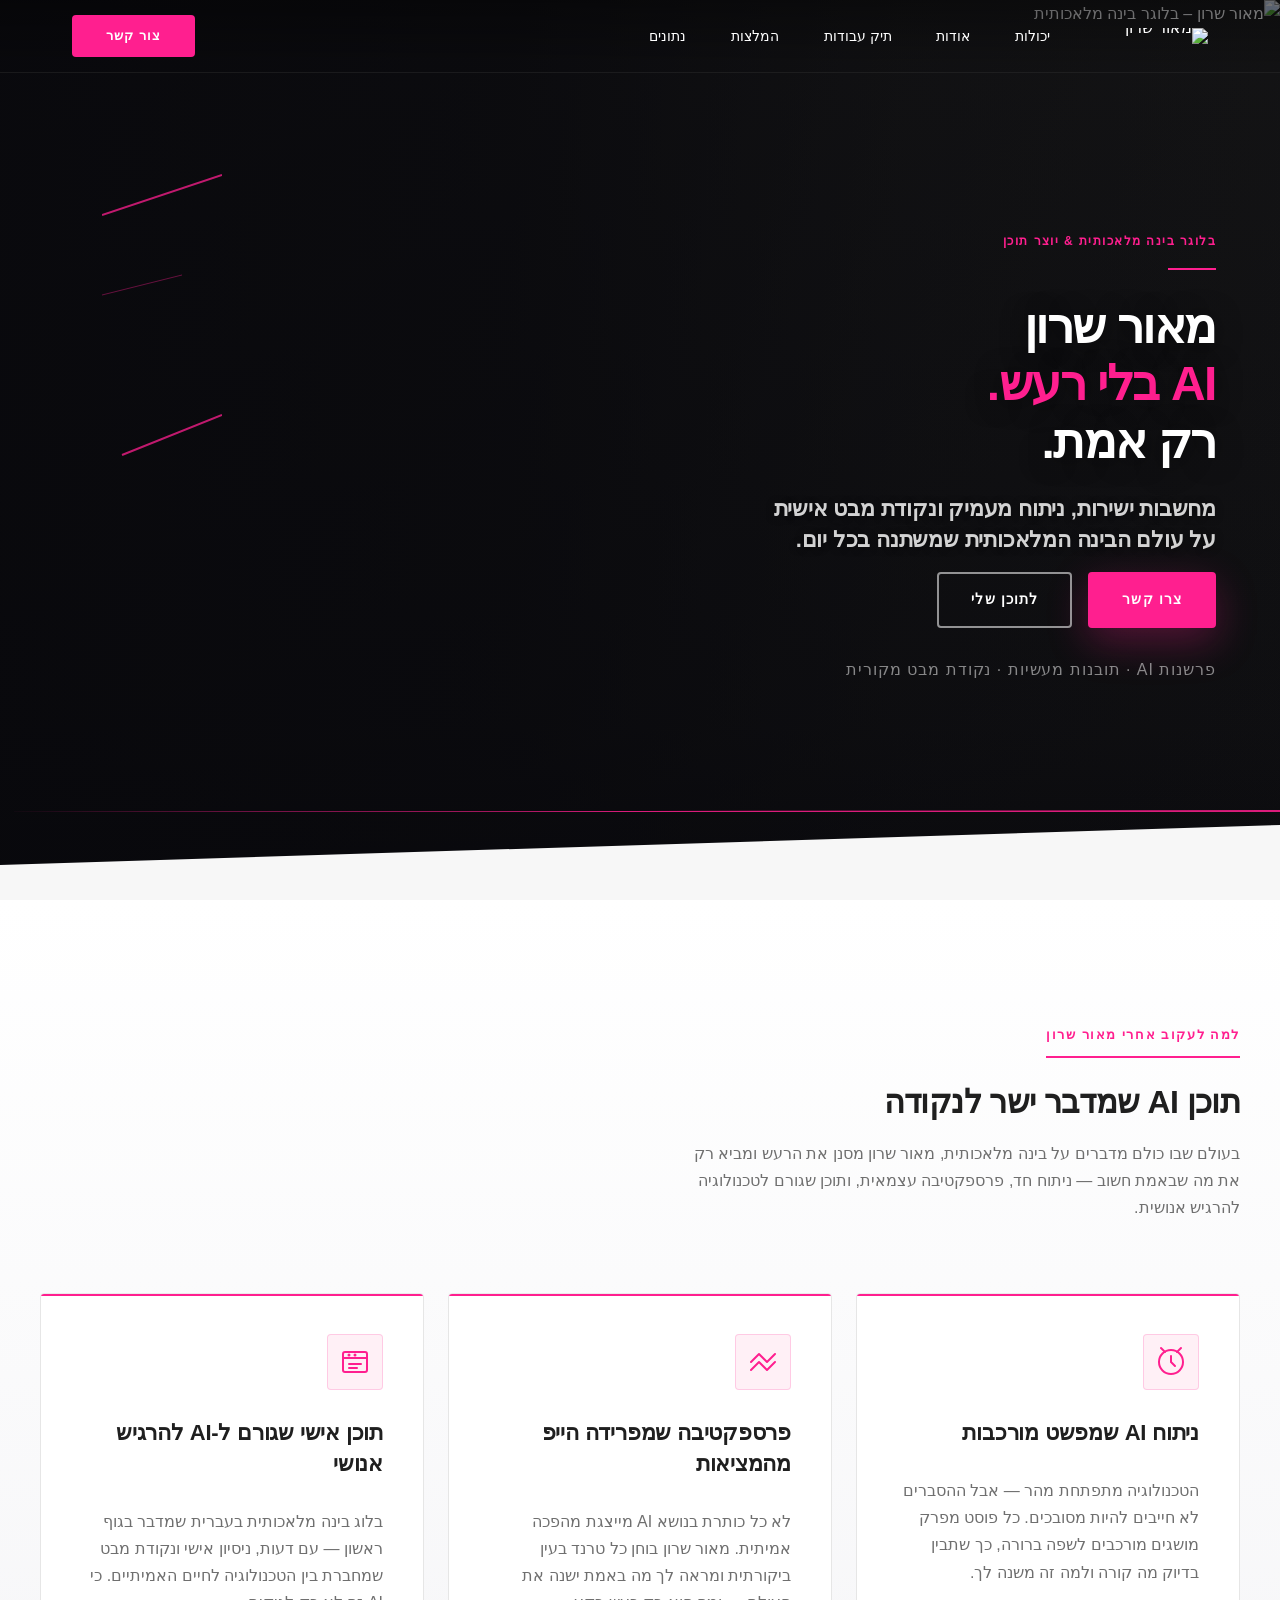
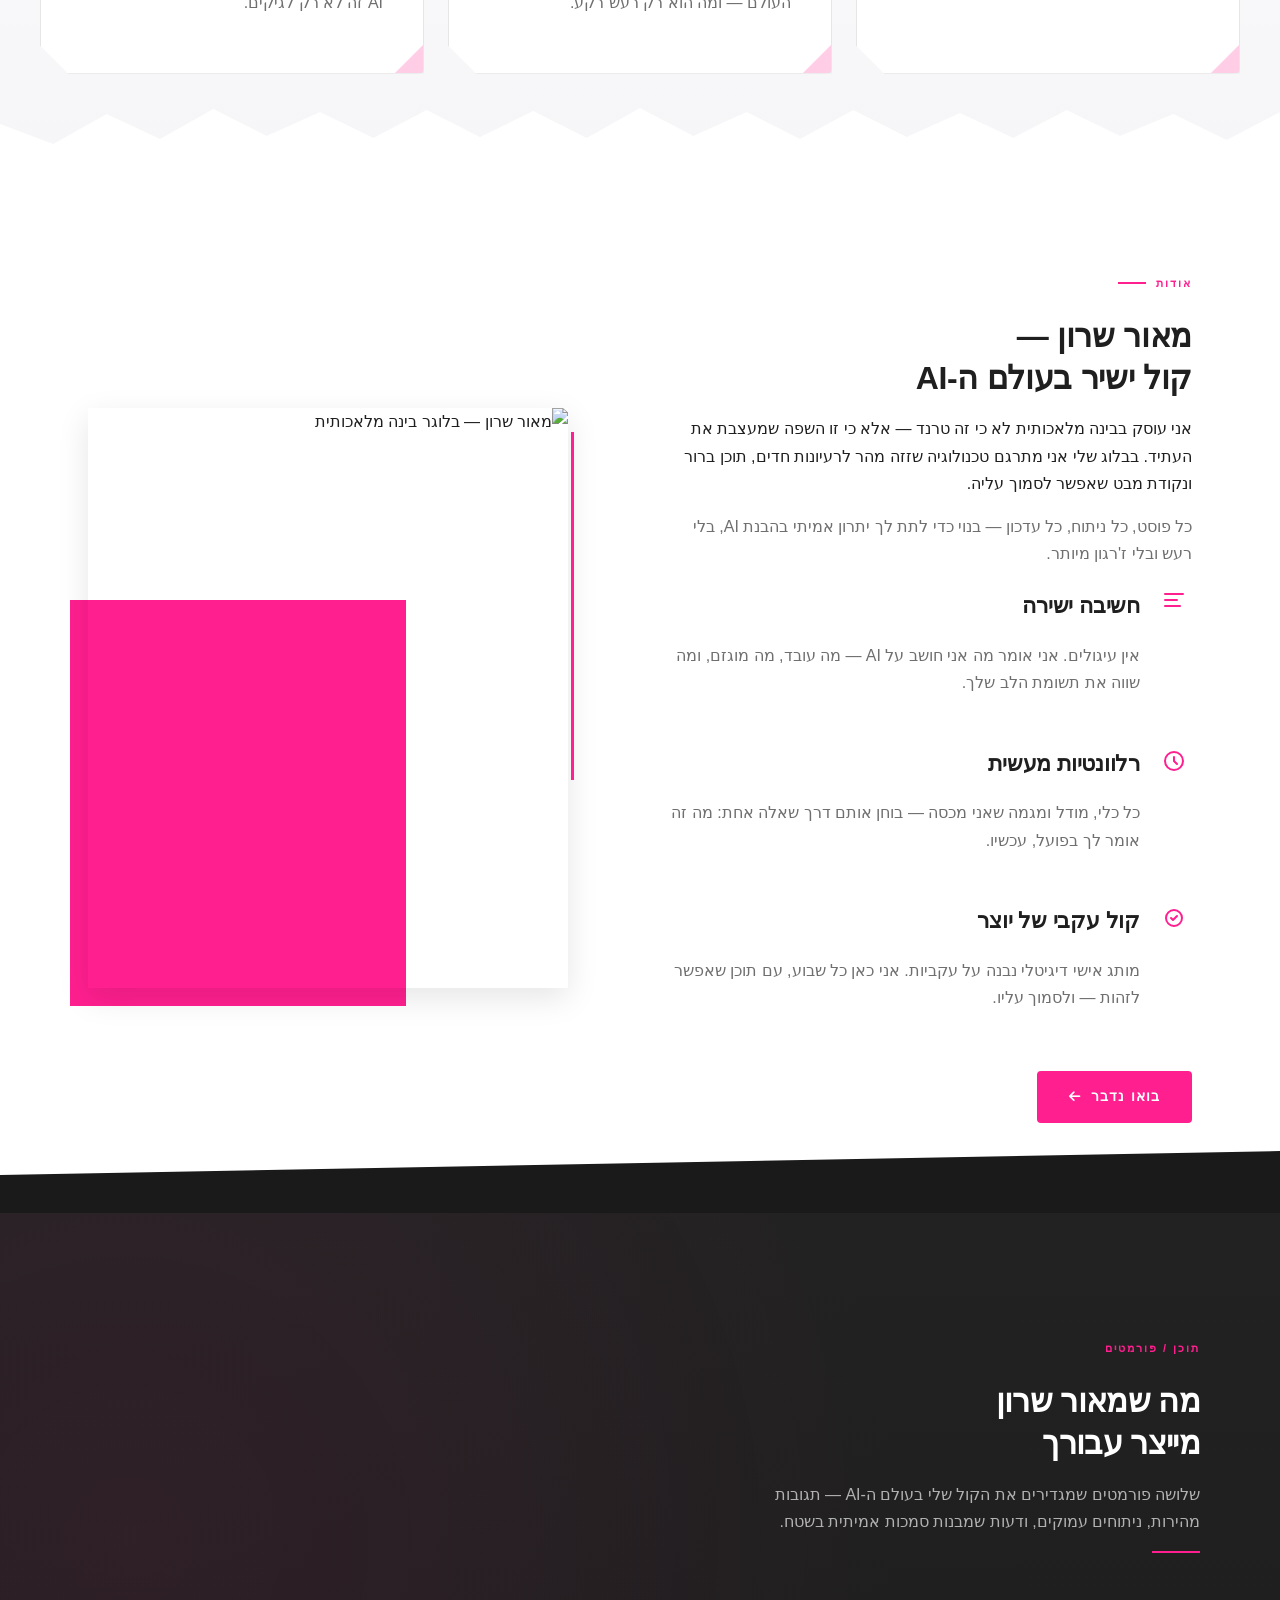
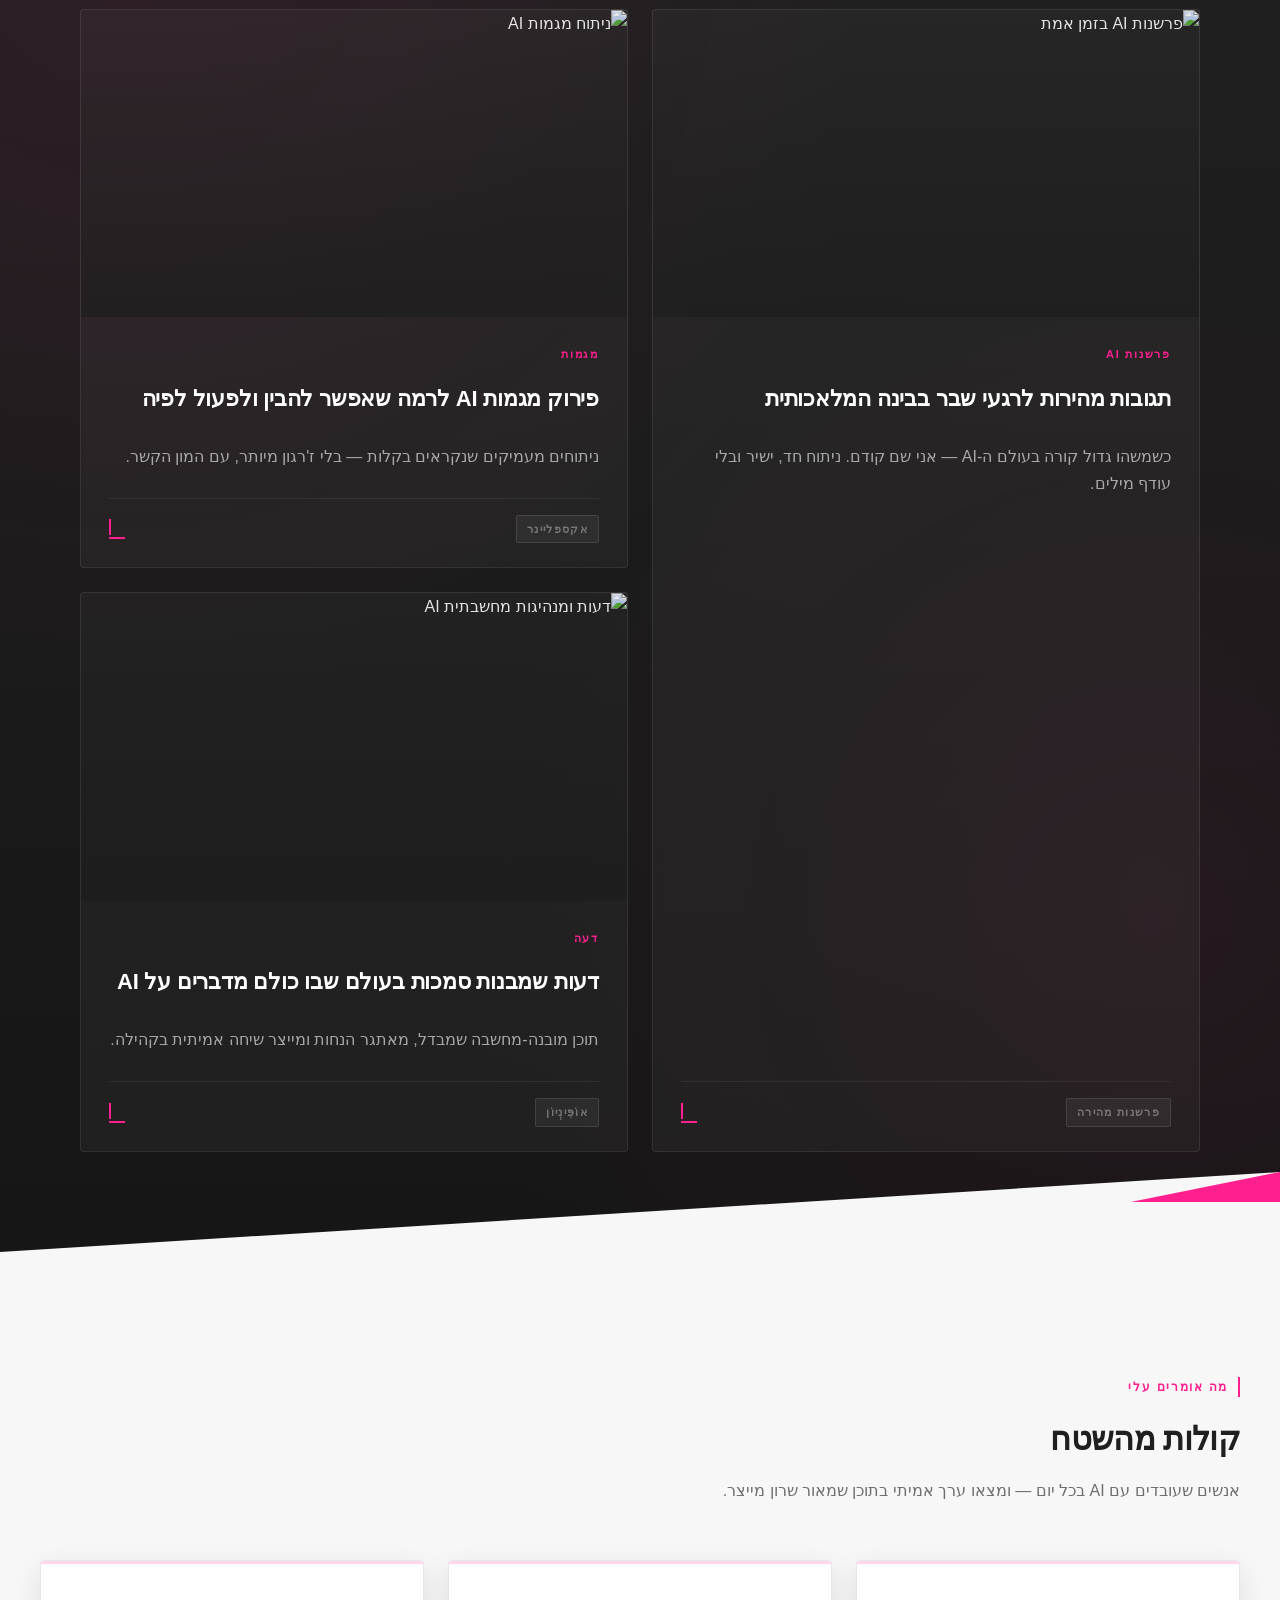
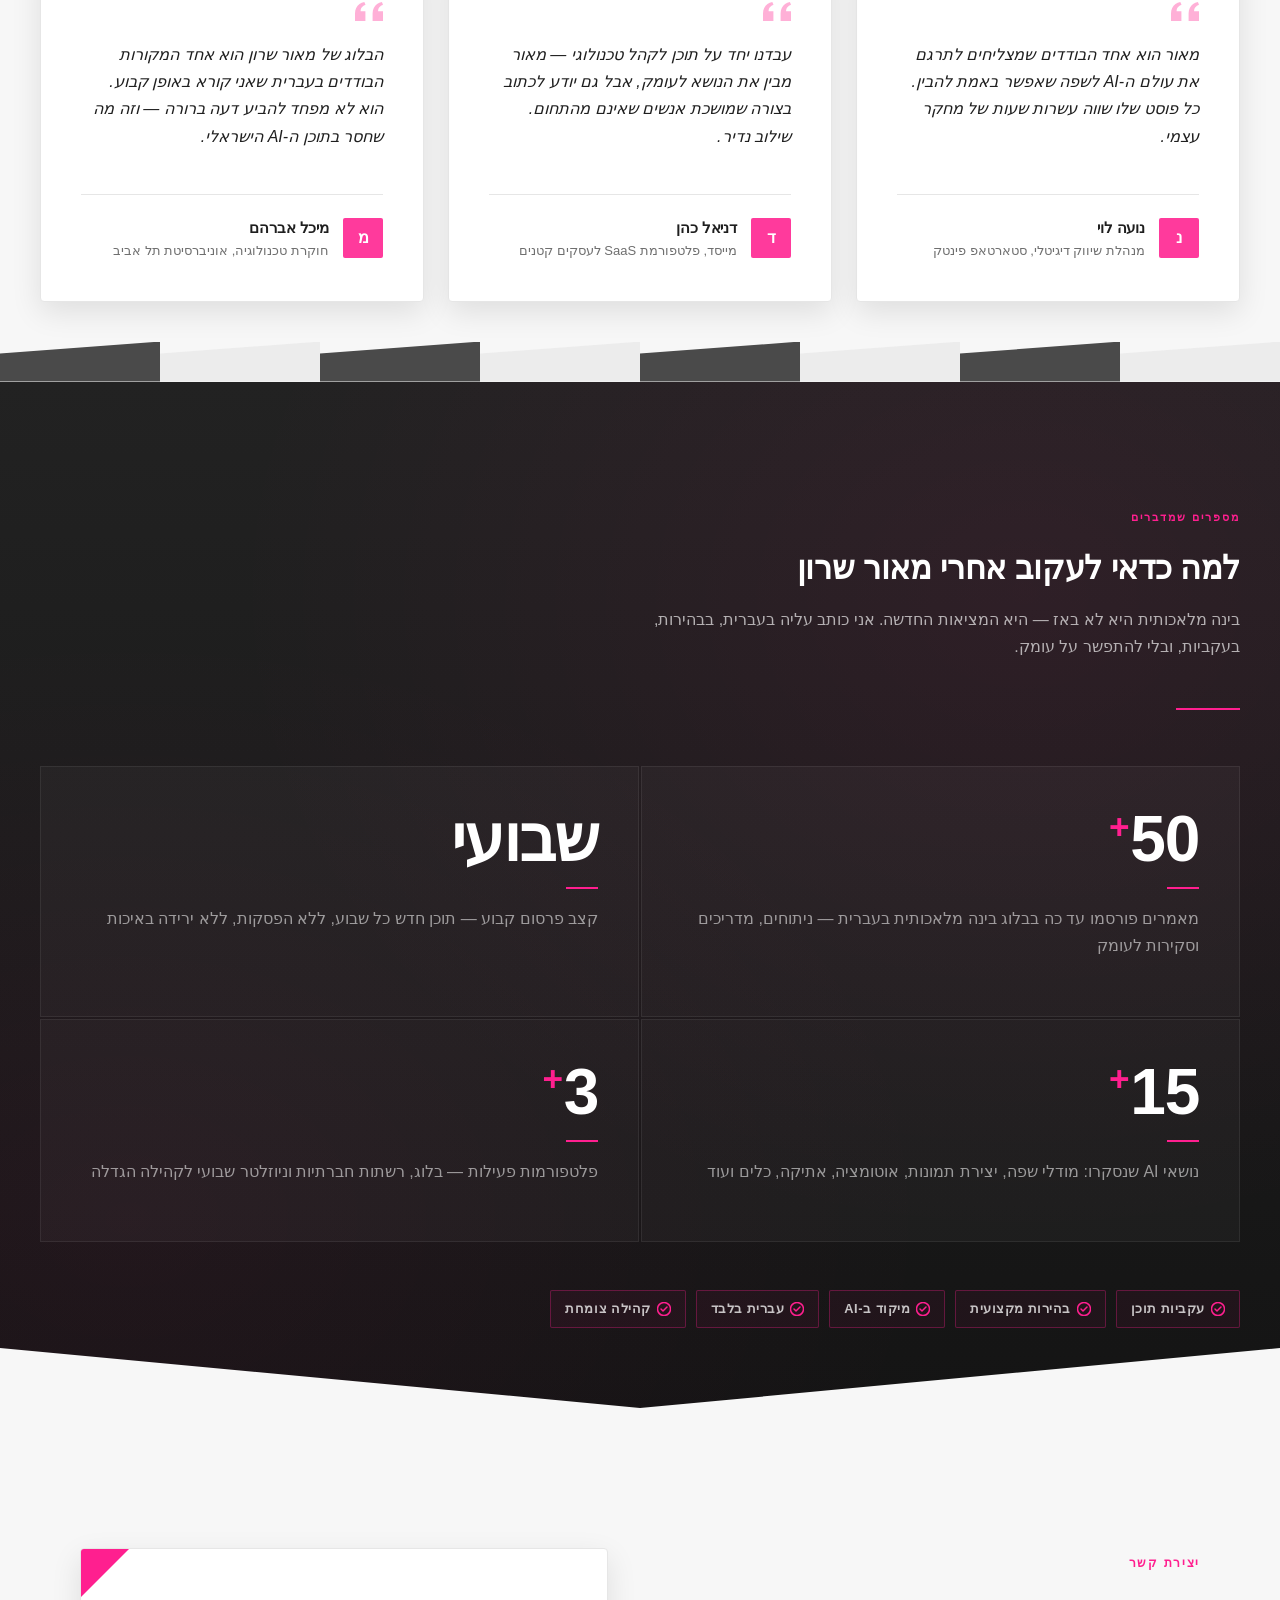
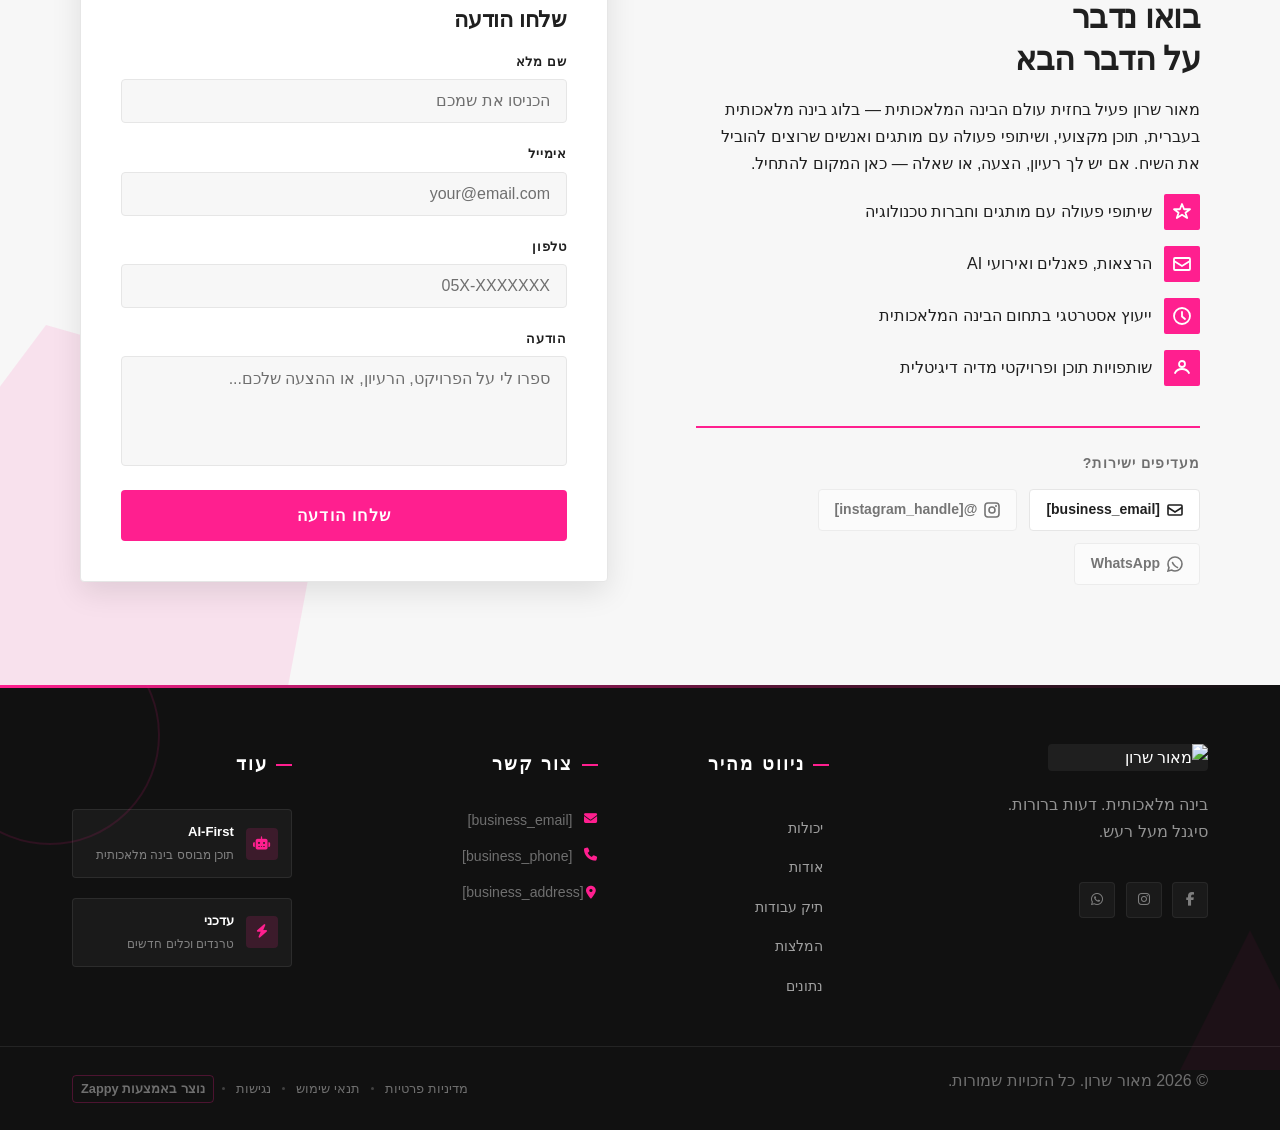
==== public/index.html @ d2ec7f56 "Background sync: Progressive GitHub Sync" ====
<!doctype html><html dir="rtl" lang="he"><head><meta charset="UTF-8"><meta content="width=device-width,initial-scale=1" name="viewport"><meta content="index, follow" name="robots"><title>מאור שרון — מאור שרון</title><meta content="Maor Sharon is an AI-focused blogger building a personal brand in the artificial intelligence space. The site is intended to showcase his identity as a thought " name="description"><meta content="מאור שרון, בלוג בינה מלאכותית בעברית, מותג אישי דיגיטלי, איך ליצור תוכן דיגיטלי מוצלח" name="keywords"><link href="/assets/favicon.ico" rel="icon" type="image/x-icon"><link href="/assets/favicon-16x16.png" rel="icon" type="image/png" sizes="16x16"><link href="/assets/favicon-32x32.png" rel="icon" type="image/png" sizes="32x32"><link href="/assets/favicon-48x48.png" rel="icon" type="image/png" sizes="48x48"><link href="/assets/favicon-192x192.png" rel="icon" type="image/png" sizes="192x192"><link href="/assets/favicon-512x512.png" rel="icon" type="image/png" sizes="512x512"><link href="/assets/apple-touch-icon.png" rel="apple-touch-icon"><script>!function(){"use strict";var t="9148d837-8476-42dc-8181-cb7fd30a16cd",e="https://qaapi.zappy5.com/api/analytics/track",a=18e5,n=2592e6,o=!0,i=!0,r=!0;var s=function(){var e="zappy_visitor_"+t,a=null;try{if(a=localStorage.getItem(e)){var o=JSON.parse(a),i=Date.now();if(i-o.created<n)return o.lastSeen=i,localStorage.setItem(e,JSON.stringify(o)),o.id}}catch(t){console.warn("Zappy Analytics: LocalStorage not available")}var r="zv_"+Date.now()+"_"+Math.random().toString(36).substr(2,9);try{localStorage.setItem(e,JSON.stringify({id:r,created:Date.now(),lastSeen:Date.now()}))}catch(t){}return r}(),c=function(){var e="zappy_session_"+t,n=null;try{if(n=sessionStorage.getItem(e)){var o=JSON.parse(n),i=Date.now();if(i-o.timestamp<a)return o.timestamp=i,sessionStorage.setItem(e,JSON.stringify(o)),o.id}}catch(t){console.warn("Zappy Analytics: SessionStorage not available")}var r="zs_"+Date.now()+"_"+Math.random().toString(36).substr(2,9);try{sessionStorage.setItem(e,JSON.stringify({id:r,timestamp:Date.now()}))}catch(t){}return r}();function l(a,n){n=n||{};var o={website_id:t,event_type:a,page_path:window.location.pathname,referrer:document.referrer||"direct",visitor_id:s,session_id:c,metadata:n};if(navigator.sendBeacon){var i=new Blob([JSON.stringify(o)],{type:"application/json"});navigator.sendBeacon(e,i)}else fetch(e,{method:"POST",headers:{"Content-Type":"application/json"},body:JSON.stringify(o),keepalive:!0}).catch(function(t){console.warn("Zappy Analytics: Failed to track event",t)})}o&&l("pageview",{title:document.title,url:window.location.href}),i&&document.addEventListener("click",function(t){var e=t.target;if("BUTTON"===e.tagName||e.closest("button")){var a="BUTTON"===e.tagName?e:e.closest("button");l("click",{element:"button",text:a.textContent.trim().substring(0,100),id:a.id||null,class:a.className||null})}else if("A"===e.tagName||e.closest("a")){var n="A"===e.tagName?e:e.closest("a");l("navigation",{element:"link",text:n.textContent.trim().substring(0,100),href:n.href,external:n.hostname!==window.location.hostname})}},!0),r&&document.addEventListener("submit",function(t){var e=t.target;l("form_submit",{form_id:e.id||null,form_name:e.name||null,form_action:e.action||null,form_method:e.method||"GET"})},!0);var d=Date.now();window.addEventListener("beforeunload",function(){l("page_unload",{time_on_page:Math.floor((Date.now()-d)/1e3),page_path:window.location.pathname})}),window.zappyAnalytics={track:l,getVisitorId:function(){return s},getSessionId:function(){return c}}}()</script><meta content="מאור שרון — מאור שרון" property="og:title"><meta content="Maor Sharon is an AI-focused blogger building a personal brand in the artificial intelligence space. The site is intended to showcase his identity as a thought " property="og:description"><meta content="website" property="og:type"><meta content="he_IL" property="og:locale"><meta content="summary_large_image" name="twitter:card"><meta content="מאור שרון — מאור שרון" name="twitter:title"><meta content="Maor Sharon is an AI-focused blogger building a personal brand in the artificial intelligence space. The site is intended to showcase his identity as a thought " name="twitter:description"><link href="https://cdnjs.cloudflare.com/ajax/libs/font-awesome/6.4.0/css/all.min.css" rel="stylesheet"><link href="/assets/favicon.ico" rel="icon" type="image/x-icon"><link href="/assets/favicon-16x16.png" rel="icon" type="image/png" sizes="16x16"><link href="/assets/favicon-32x32.png" rel="icon" type="image/png" sizes="32x32"><link href="/assets/favicon-48x48.png" rel="icon" type="image/png" sizes="48x48"><link href="/assets/favicon-192x192.png" rel="icon" type="image/png" sizes="192x192"><link href="/assets/favicon-512x512.png" rel="icon" type="image/png" sizes="512x512"><link href="/assets/apple-touch-icon.png" rel="apple-touch-icon"><link href="https://cdn.jsdelivr.net/npm/vanilla-cookieconsent@3/dist/cookieconsent.css" rel="stylesheet"><script src="https://cdn.jsdelivr.net/npm/vanilla-cookieconsent@3/dist/cookieconsent.umd.js"></script><script src="https://cdn.jsdelivr.net/gh/mickidum/acc_toolbar/acctoolbar/acctoolbar.min.js"></script><link href="/styles.css" rel="stylesheet"><style id="zappy-dropdown-submenu-styles">#navMenu li:has(.sub-menu),.nav-menu li:has(.sub-menu),.navbar li:has(.sub-menu),nav li:has(.sub-menu){position:relative}#navMenu .sub-menu,.nav-menu .sub-menu,.navbar .sub-menu,nav .sub-menu{display:block!important;position:absolute!important;top:100%;left:0;min-width:220px;background:#fff;border-radius:8px;box-shadow:0 8px 25px rgba(0,0,0,.15);padding:8px 0;opacity:0;visibility:hidden;transform:translateY(10px);transition:all .3s ease;z-index:1000;list-style:none;pointer-events:none}#navMenu li:hover>.sub-menu,.nav-menu li:hover>.sub-menu,.navbar li:hover>.sub-menu,nav li:hover>.sub-menu{opacity:1!important;visibility:visible!important;transform:translateY(0)!important;pointer-events:auto!important}.sub-menu li{list-style:none;margin:0;padding:0}.sub-menu a{display:block!important;padding:10px 16px!important;color:var(--text-dark,#333)!important;font-weight:500;text-decoration:none;white-space:nowrap;transition:background-color .2s}.sub-menu a:hover{background-color:#f5f5f5}[dir=rtl] .nav-menu .sub-menu,[dir=rtl] .navbar .sub-menu,[dir=rtl] nav .sub-menu,html[lang=ar] .nav-menu .sub-menu,html[lang=ar] .navbar .sub-menu,html[lang=ar] nav .sub-menu,html[lang=he] .nav-menu .sub-menu,html[lang=he] .navbar .sub-menu,html[lang=he] nav .sub-menu{left:auto!important;right:0!important}.sub-menu:empty,.sub-menu:not(:has(li)),.sub-menu:not(:has(li:not(.zappy-hidden-menu-item))){display:none!important;opacity:0!important;visibility:hidden!important;pointer-events:none!important}li:has(.menu-group-title):hover>.sub-menu{opacity:1!important;visibility:visible!important;transform:translateY(0)!important;pointer-events:auto!important}#navMenu>li>.menu-group-title,.nav-menu>li>.menu-group-title{display:inline-block;padding:.5rem 1rem;cursor:default;user-select:none}@media (max-width:768px){#navMenu .sub-menu,.nav-menu .sub-menu,.navbar .sub-menu,nav .sub-menu{position:static!important;transform:none!important;box-shadow:none!important;background:0 0!important;max-height:0;overflow:hidden;opacity:0;visibility:hidden;transition:max-height .3s ease,opacity .3s ease;padding:0!important;border-radius:0!important}.sub-menu.mobile-expanded{max-height:500px!important;opacity:1!important;visibility:visible!important;padding:8px 0 8px 16px!important}[dir=rtl] .sub-menu.mobile-expanded,html[lang=he] .sub-menu.mobile-expanded{padding:8px 16px 8px 0!important}#navMenu li:hover>.sub-menu,.nav-menu li:hover>.sub-menu,.navbar li:hover>.sub-menu,nav li:hover>.sub-menu{opacity:0;visibility:hidden;pointer-events:none}#navMenu li>.sub-menu.mobile-expanded,.nav-menu li>.sub-menu.mobile-expanded,.navbar li>.sub-menu.mobile-expanded,nav li>.sub-menu.mobile-expanded{opacity:1!important;visibility:visible!important;pointer-events:auto!important}#navMenu li:has(.sub-menu),.nav-menu li:has(.sub-menu),.navbar li:has(.sub-menu),nav li:has(.sub-menu){display:flex!important;flex-wrap:wrap!important;align-items:center!important;position:relative!important;min-height:44px!important}#navMenu li:has(.sub-menu)>a,.nav-menu li:has(.sub-menu)>a,.navbar li:has(.sub-menu)>a,nav li:has(.sub-menu)>a{flex:1!important;min-width:0!important}#navMenu li:has(.sub-menu)>.menu-group-title,.nav-menu li:has(.sub-menu)>.menu-group-title,.navbar li:has(.sub-menu)>.menu-group-title,nav li:has(.sub-menu)>.menu-group-title{flex:1!important;min-width:0!important;padding:0!important;line-height:inherit!important}#navMenu li:has(.sub-menu)>.sub-menu,.nav-menu li:has(.sub-menu)>.sub-menu,.navbar li:has(.sub-menu)>.sub-menu,nav li:has(.sub-menu)>.sub-menu{flex-basis:100%!important;width:100%!important}#navMenu li:has(.sub-menu)>a [class*=arrow],#navMenu li:has(.sub-menu)>a [class*=chevron],.nav-menu li:has(.sub-menu)>a .fa-angle-down,.nav-menu li:has(.sub-menu)>a .fa-chevron-down,.nav-menu li:has(.sub-menu)>a [class*=arrow],.nav-menu li:has(.sub-menu)>a [class*=chevron],nav li:has(.sub-menu)>a [class*=arrow],nav li:has(.sub-menu)>a [class*=chevron]{display:none!important;visibility:hidden!important}.mobile-submenu-toggle{display:flex!important;align-items:center!important;justify-content:center!important;width:44px!important;height:auto!important;background:0 0!important;border:none!important;cursor:pointer!important;color:var(--text-light)!important;position:static!important;flex-shrink:0!important;align-self:stretch!important;z-index:2!important;padding:0!important;margin:0!important}.mobile-submenu-toggle::after{content:''!important;width:0!important;height:0!important;border-left:6px solid transparent!important;border-right:6px solid transparent!important;border-top:7px solid currentColor!important;transition:transform .3s ease!important}.mobile-submenu-toggle.expanded::after{transform:rotate(180deg)!important}.sub-menu a{padding:10px 0!important;display:block!important;color:var(--text-light)!important}.navbar .sub-menu li a,.zappy-products-dropdown .sub-menu a,nav.navbar .sub-menu li a{color:var(--text-light)!important}}@media (min-width:769px){.mobile-submenu-toggle{display:none!important}}</style><style id="mobile-lang-menu-deployed-css">@media (max-width:768px){.lang-switcher,.nav-container .lang-switcher,.nav-cta-container .lang-switcher,.nav-ecommerce-icons .lang-switcher,.nav-icons-left .lang-switcher,.navbar .lang-switcher,.navbar .nav-cta-container .lang-switcher{display:none!important}.mobile-lang-menu{width:100%;border-top:1px solid rgba(128,128,128,.2);padding:8px 0 0 0;margin-top:8px}.mobile-lang-toggle{display:flex!important;align-items:center;justify-content:space-between;width:100%;padding:12px 16px;background:0 0;border:none;cursor:pointer;font-size:15px;color:inherit;font-family:inherit}.mobile-lang-toggle::after{content:'';display:inline-block;width:8px;height:8px;border-right:2px solid currentColor;border-bottom:2px solid currentColor;transform:rotate(45deg);transition:transform .3s ease;margin-left:8px}.mobile-lang-toggle.expanded::after{transform:rotate(-135deg)}.mobile-lang-options{max-height:0;overflow:hidden;transition:max-height .3s ease}.mobile-lang-options.expanded{max-height:300px}.mobile-lang-option{display:flex!important;align-items:center;gap:10px;padding:10px 24px;text-decoration:none;color:inherit;font-size:14px;font-family:inherit}.mobile-lang-option:hover{background:rgba(128,128,128,.1)}.mobile-lang-option.active{font-weight:600;opacity:.7;pointer-events:none}.mobile-lang-option img{width:20px;height:20px;border-radius:50%}}@media (min-width:769px){.mobile-lang-menu{display:none!important}}</style><style id="zappy-widget-visibility">#mic-access-tool-box,#mic-access-tool-general-button,#mic-init-access-tool #mic-access-tool-box,#mic-init-access-tool #mic-access-tool-general-button,#mic-init-access-tool .mic-access-tool-general-button,._access-icon,._access-menu,.mic-access-tool-box,.mic-access-tool-general-button,div[id*=mic-access-tool-box]{display:none!important;visibility:hidden!important;opacity:0!important;pointer-events:none!important}</style></head><body><nav class="navbar" dir="rtl"><button class="mobile-toggle" aria-label="Menu" id="mobileToggle"><svg viewbox="0 0 24 24" fill="none" height="24" width="24" class="hamburger-icon"><path d="M3 12h18M3 6h18M3 18h18" stroke="currentColor" stroke-width="2" stroke-linecap="round"></path></svg><svg viewbox="0 0 24 24" fill="none" height="24" width="24" class="close-icon" style="display:none"><path d="M18 6L6 18M6 6l12 12" stroke="currentColor" stroke-width="2" stroke-linecap="round"></path></svg></button><button class="phone-header-btn" aria-label="Call" data-phone="[business_phone]"><svg viewbox="0 0 24 24" fill="currentColor" height="20" width="20"><path d="M22 16.92v3a2 2 0 0 1-2.18 2 19.79 19.79 0 0 1-8.63-3.07 19.5 19.5 0 0 1-6-6 19.79 19.79 0 0 1-3.07-8.67A2 2 0 0 1 4.11 2h3a2 2 0 0 1 2 1.72 12.84 12.84 0 0 0 .7 2.81 2 2 0 0 1-.45 2.11L8.09 9.91a16 16 0 0 0 6 6l1.27-1.27a2 2 0 0 1 2.11-.45 12.84 12.84 0 0 0 2.81.7A2 2 0 0 1 22 16.92z"></path></svg></button><div class="nav-container"><div class="nav-right-group"><div class="nav-brand"><a href="/" class="logo-link"><img alt="מאור שרון" src="/assets/business-logo.webp" class="logo"></a></div><ul class="nav-menu" id="navMenu"><li><a href="#features">יכולות</a></li><li><a href="#about">אודות</a></li><li><a href="#showcase">תיק עבודות</a></li><li><a href="#testimonials">המלצות</a></li><li><a href="#stats">נתונים</a></li></ul></div><div class="nav-cta-container"><a href="#contact" class="nav-cta-btn">צור קשר</a></div></div></nav><script>window.addEventListener("load",function(){const e=document.querySelector(".navbar, nav, header");if(!e)return void console.log("[Navbar] Navbar element not found");let t=document.getElementById("mobileToggle")||document.querySelector(".mobile-toggle")||document.querySelector(".hamburger")||document.querySelector(".hamburger-menu")||document.querySelector(".menu-toggle")||document.querySelector(".burger-menu")||document.querySelector('[aria-label="Menu"]')||document.querySelector('[aria-label="תפריט"]');const o=document.querySelector(".phone-header-btn"),n=window.getComputedStyle(e);let r=n.backgroundColor;if(console.log("[Navbar] Initial navbar background:",r),"transparent"===r||"rgba(0, 0, 0, 0)"===r||r.startsWith("rgba")&&r.includes(", 0)")){const e=n.backgroundImage;if(e&&"none"!==e)console.log("[Navbar] Navbar has background image/gradient, using dark text"),r="rgb(240, 240, 240)";else{const e=window.getComputedStyle(document.body).backgroundColor;console.log("[Navbar] Navbar transparent, using body background:",e),r=e}}const i=r.match(/\d+/g);if(i&&i.length>=3){const e=(.299*parseInt(i[0])+.587*parseInt(i[1])+.114*parseInt(i[2]))/255;console.log("[Navbar] Mobile button colors preserved from Claude CSS (luminance:",e.toFixed(2)+")");const n=document.createElement("style");n.id="zappy-mobile-nav-fix";document.documentElement.lang;document.documentElement.dir,n.textContent='\n        /* Hide mobile buttons on desktop, show only on mobile */\n        @media (min-width: 769px) {\n          .mobile-toggle,\n          .phone-header-btn {\n            display: none !important;\n          }\n        }\n        \n        /* Show and position mobile buttons correctly on mobile */\n        @media (max-width: 768px) {\n          .mobile-toggle,\n          .phone-header-btn {\n            position: absolute !important;\n            top: 50% !important;\n            transform: translateY(-50%) !important;\n            z-index: 1001 !important;\n            display: flex !important;\n            align-items: center !important;\n            justify-content: center !important;\n            width: 36px !important;\n            height: 36px !important;\n            border-radius: 50% !important;\n            border: none !important;\n            cursor: pointer !important;\n            padding: 6px !important;\n            background: none !important;\n            color: var(--nav-text, var(--text-light)) !important;\n          }\n          \n          /* LTR positioning (default): hamburger LEFT, phone RIGHT */\n          html:not([dir="rtl"]):not([lang="he"]):not([lang="ar"]) .mobile-toggle,\n          html[dir="ltr"] .mobile-toggle {\n            left: 12px !important;\n            right: auto !important;\n          }\n          html:not([dir="rtl"]):not([lang="he"]):not([lang="ar"]) .phone-header-btn,\n          html[dir="ltr"] .phone-header-btn {\n            right: 12px !important;\n            left: auto !important;\n          }\n          \n          /* RTL positioning: hamburger RIGHT, phone LEFT */\n          html[dir="rtl"] .mobile-toggle,\n          html[lang="he"] .mobile-toggle,\n          html[lang="ar"] .mobile-toggle {\n            right: 12px !important;\n            left: auto !important;\n          }\n          html[dir="rtl"] .phone-header-btn,\n          html[lang="he"] .phone-header-btn,\n          html[lang="ar"] .phone-header-btn {\n            left: 12px !important;\n            right: auto !important;\n          }\n          \n          /* CRITICAL: Ensure nav-container has min-height on mobile */\n          /* All children are positioned absolutely/fixed on mobile, so height:auto collapses to 0 */\n          .nav-container {\n            min-height: 70px !important;\n            position: relative !important;\n          }\n          \n          /* Ensure SVG icons are properly sized and inherit color */\n          .mobile-toggle svg,\n          .phone-header-btn svg {\n            width: 24px !important;\n            height: 24px !important;\n            /* Don\'t force display - let JavaScript control hamburger/close toggle */\n          }\n          \n          /* Reset nav-cta-container on mobile - remove desktop box-shadow/padding */\n          /* that creates a visible ghost box when CTA button is hidden */\n          .nav-cta-container {\n            box-shadow: none !important;\n            padding: 0 !important;\n          }\n          \n          /* Hide nav-cta-container entirely on mobile when there\'s no lang-switcher */\n          /* (only the CTA button is inside, and it\'s hidden on mobile) */\n          .nav-cta-container:not(:has(.lang-switcher)) {\n            display: none !important;\n          }\n          \n          /* CRITICAL: Prevent hero image fade gradient from bleeding over headline text */\n          /* The .image-fade-gradient has bottom: -30px (extends below parent) */\n          /* On mobile stacked layout, this overlaps the h1 text below the image */\n          .hero-image-column {\n            overflow: hidden !important;\n          }\n          .image-fade-gradient {\n            bottom: 0 !important;\n          }\n          \n          /* Hide desktop language switcher on mobile - hamburger menu handles it */\n          /* High specificity to override stored CSS */\n          .lang-switcher,\n          .nav-cta-container .lang-switcher,\n          .nav-container .lang-switcher,\n          .navbar .lang-switcher,\n          .navbar .nav-cta-container .lang-switcher {\n            display: none !important;\n          }\n        }\n      ';const r=document.getElementById("zappy-mobile-nav-fix");r&&r.remove(),document.head.appendChild(n),console.log("[Navbar] Critical CSS injected for mobile nav positioning");const l=window.innerWidth<=768;if(t){const e=t.querySelector(".hamburger-icon"),o=t.querySelector(".close-icon");e&&(e.style.setProperty("width","24px","important"),e.style.setProperty("height","24px","important"),e.style.setProperty("display","block","important")),o&&(o.style.setProperty("width","24px","important"),o.style.setProperty("height","24px","important"),o.style.setProperty("display","none","important")),l?(t.style.setProperty("position","absolute","important"),t.style.setProperty("top","50%","important"),t.style.setProperty("transform","translateY(-50%)","important"),t.style.setProperty("z-index","1001","important"),t.style.removeProperty("left"),t.style.removeProperty("right"),console.log("[Navbar] Mobile toggle positioning applied (mobile viewport)")):(t.style.removeProperty("position"),t.style.removeProperty("top"),t.style.removeProperty("transform"),t.style.removeProperty("z-index"),t.style.removeProperty("left"),t.style.removeProperty("right"),console.log("[Navbar] Desktop viewport - cleared mobile toggle inline positioning"))}if(o){const e=o.querySelector("svg");e&&(e.style.width="24px",e.style.height="24px",e.setAttribute("width","24"),e.setAttribute("height","24")),l?(o.style.setProperty("position","absolute","important"),o.style.setProperty("top","50%","important"),o.style.setProperty("transform","translateY(-50%)","important"),o.style.setProperty("z-index","1001","important"),o.style.removeProperty("left"),o.style.removeProperty("right"),console.log("[Navbar] Phone button positioning applied (mobile viewport)")):(o.style.removeProperty("position"),o.style.removeProperty("top"),o.style.removeProperty("transform"),o.style.removeProperty("z-index"),o.style.removeProperty("left"),o.style.removeProperty("right"),console.log("[Navbar] Desktop viewport - cleared phone button inline positioning"))}}else console.log("[Navbar] Could not parse background color:",r);t=document.getElementById("mobileToggle")||document.querySelector(".mobile-toggle")||document.querySelector(".hamburger")||document.querySelector(".hamburger-menu")||document.querySelector(".menu-toggle")||document.querySelector(".burger-menu")||document.querySelector('[aria-label="Menu"]')||document.querySelector('[aria-label="תפריט"]');const l=document.getElementById("navMenu")||document.querySelector(".nav-menu")||document.querySelector(".nav-links")||document.querySelector("nav ul:not(.submenu)");if(!t||!l)return void console.log("[Navbar] Mobile toggle or menu not found:",{toggle:!!t,menu:!!l});l.id||(l.id="navMenu"),console.log("[Navbar] Initializing mobile menu...");const a=t.cloneNode(!0);t.parentNode.replaceChild(a,t),a.addEventListener("click",function(e){e.preventDefault(),e.stopPropagation();const t=this.querySelector(".hamburger-icon"),o=this.querySelector(".close-icon");l.classList.contains("active")?(l.classList.remove("active"),t&&t.style.setProperty("display","block","important"),o&&o.style.setProperty("display","none","important"),document.body.style.overflow="",console.log("[Navbar] Menu closed")):(l.classList.add("active"),t&&t.style.setProperty("display","none","important"),o&&o.style.setProperty("display","block","important"),document.body.style.overflow="hidden",console.log("[Navbar] Menu opened"))}),l.querySelectorAll("a").forEach(function(e){e.addEventListener("click",function(){if("#"===this.getAttribute("href"))return;const e=a.querySelector(".hamburger-icon"),t=a.querySelector(".close-icon");l.classList.remove("active"),e&&e.style.setProperty("display","block","important"),t&&t.style.setProperty("display","none","important"),document.body.style.overflow="",console.log("[Navbar] Menu closed (link clicked)")})});var s=l.querySelectorAll(".dropdown-toggle");s.forEach(function(e){e.addEventListener("click",function(e){e.preventDefault(),e.stopPropagation();var t=this.closest(".nav-dropdown");t&&(t.parentNode.querySelectorAll(".nav-dropdown.open").forEach(function(e){e!==t&&e.classList.remove("open")}),t.classList.toggle("open"),console.log("[Navbar] Dropdown toggled:",t.classList.contains("open")?"open":"closed"))})}),document.addEventListener("click",function(e){e.target.closest(".nav-dropdown")||document.querySelectorAll(".nav-dropdown.open").forEach(function(e){e.classList.remove("open")})}),console.log("[Navbar] Dropdown handlers initialized for "+s.length+" dropdowns"),o&&o.addEventListener("click",function(){const e=document.querySelectorAll('a[href^="tel:"]'),t=e.length>0?e[0].getAttribute("href").replace("tel:",""):"[business_phone]";window.location.href="tel:"+t,console.log("[Navbar] Phone button clicked")}),console.log("[Navbar] Mobile menu initialized successfully");const p=function(){const e=document.querySelector(".whatsapp-float");e&&(window.innerWidth>=769?(e.style.setProperty("display","none","important"),e.style.setProperty("visibility","hidden","important"),e.style.setProperty("opacity","0","important"),e.style.setProperty("pointer-events","none","important"),console.log("[WhatsApp] Button hidden on desktop")):(e.style.removeProperty("display"),e.style.removeProperty("visibility"),e.style.removeProperty("opacity"),e.style.removeProperty("pointer-events"),console.log("[WhatsApp] Button visible on mobile")))};let c;p(),window.addEventListener("resize",function(){clearTimeout(c),c=setTimeout(p,100)})})</script><main><section class="index-hero-section" data-layout-spec="בית-hero" dir="rtl" id="hero" data-hero-type="fullscreen-scrim"><div class="index-hero-bg"><img alt="מאור שרון – בלוגר בינה מלאכותית" src="/assets/site-index-hero-image-1.webp" data-context="Cinematic dark portrait of Maor Sharon, an Israeli AI blogger and tech thought leader, standing confidently in a modern minimalist tech environment. Dark charcoal and near-black tones dominate the scene. Subtle hot pink (#FF1F8F) geometric vector lines and angular shapes are integrated into the background as abstract digital art elements. Studio-quality lighting with a slight rim light on the subject. The right side of the frame (where the subject faces or stands) is more open and airy, leaving the left side for text overlay. Professional, editorial, high-contrast photography style suitable for a personal brand landing page." data-placeholder="index-hero-image-1" height="900" width="1440" data-hero-bg="true"></div><div class="index-hero-scrim" aria-hidden="true"></div><div class="index-hero-geo" aria-hidden="true"><svg viewbox="0 0 120 400" xmlns="http://www.w3.org/2000/svg" fill="none" aria-hidden="true" data-no-icon-edit="true" preserveaspectratio="none"><line stroke="#FF1F8F" stroke-width="2" x1="0" x2="120" y1="80" y2="40"></line><line stroke="#FF1F8F" stroke-width="1" x1="0" x2="80" y1="160" y2="140" opacity="0.5"></line><line stroke="#FF1F8F" stroke-width="2" x1="20" x2="120" y1="320" y2="280"></line></svg></div><div class="index-hero-content"><div class="index-hero-inner"><span class="index-hero-label">בלוגר בינה מלאכותית &amp; יוצר תוכן</span><div class="index-hero-rule" aria-hidden="true"></div><h1 class="index-hero-h1">מאור שרון<br><span class="index-hero-h1-accent">AI בלי רעש.</span><br>רק אמת.</h1><h3 class="index-hero-h3">מחשבות ישירות, ניתוח מעמיק ונקודת מבט אישית<br class="index-hero-br">על עולם הבינה המלאכותית שמשתנה בכל יום.</h3><div class="index-hero-ctas"><a href="#contact" class="index-hero-btn-primary">צרו קשר</a><a href="#content" class="index-hero-btn-secondary">לתוכן שלי</a></div><p class="index-hero-trust">פרשנות AI · תובנות מעשיות · נקודת מבט מקורית</p></div></div><div class="index-hero-divider-wrapper" aria-hidden="true"><div class="index-hero-divider-pink" aria-hidden="true"></div><svg viewbox="0 0 1440 90" xmlns="http://www.w3.org/2000/svg" aria-hidden="true" data-no-icon-edit="true" preserveaspectratio="none"><path d="M0,90 L0,55 L1440,15 L1440,90 Z" fill="var(--bg-light)"></path></svg></div></section><section class="index-features-section" data-layout-spec="בית-features" dir="rtl" id="features"><div class="index-features-container"><div class="index-features-intro"><span class="index-features-label">למה לעקוב אחרי מאור שרון</span><h2 class="index-features-heading">תוכן AI שמדבר ישר לנקודה</h2><p class="index-features-subtext">בעולם שבו כולם מדברים על בינה מלאכותית, מאור שרון מסנן את הרעש ומביא רק את מה שבאמת חשוב — ניתוח חד, פרספקטיבה עצמאית, ותוכן שגורם לטכנולוגיה להרגיש אנושית.</p></div><div class="index-features-grid"><article class="index-feature-card"><div class="index-feature-card-inner"><div class="index-feature-icon-wrap"><svg viewbox="0 0 32 32" xmlns="http://www.w3.org/2000/svg" fill="none" data-element-type="icon" data-icon-type="svg" height="32" width="32" aria-hidden="true" stroke="var(--primary)" stroke-linecap="round" stroke-linejoin="round" stroke-width="2"><circle cx="16" cy="16" r="12"></circle><path d="M16 10 L16 16 L20 20"></path><path d="M10 6 L6 2"></path><path d="M22 6 L26 2"></path></svg></div><div class="index-feature-content"><h3 class="index-feature-title">ניתוח AI שמפשט מורכבות</h3><p class="index-feature-text">הטכנולוגיה מתפתחת מהר — אבל ההסברים לא חייבים להיות מסובכים. כל פוסט מפרק מושגים מורכבים לשפה ברורה, כך שתבין בדיוק מה קורה ולמה זה משנה לך.</p></div></div><div class="index-feature-card-cut"></div></article><article class="index-feature-card"><div class="index-feature-card-inner"><div class="index-feature-icon-wrap"><svg viewbox="0 0 32 32" xmlns="http://www.w3.org/2000/svg" fill="none" data-element-type="icon" data-icon-type="svg" height="32" width="32" aria-hidden="true" stroke="var(--primary)" stroke-linecap="round" stroke-linejoin="round" stroke-width="2"><path d="M4 16 L12 8 L20 16 L28 8"></path><path d="M4 24 L12 16 L20 24 L28 16"></path></svg></div><div class="index-feature-content"><h3 class="index-feature-title">פרספקטיבה שמפרידה הייפ מהמציאות</h3><p class="index-feature-text">לא כל כותרת בנושא AI מייצגת מהפכה אמיתית. מאור שרון בוחן כל טרנד בעין ביקורתית ומראה לך מה באמת ישנה את העולם — ומה הוא רק רעש רקע.</p></div></div><div class="index-feature-card-cut"></div></article><article class="index-feature-card"><div class="index-feature-card-inner"><div class="index-feature-icon-wrap"><svg viewbox="0 0 32 32" xmlns="http://www.w3.org/2000/svg" fill="none" data-element-type="icon" data-icon-type="svg" height="32" width="32" aria-hidden="true" stroke="var(--primary)" stroke-linecap="round" stroke-linejoin="round" stroke-width="2"><rect height="20" rx="2" width="24" y="6" x="4"></rect><path d="M4 12 L28 12"></path><circle cx="10" cy="9" r="1.5" stroke="none" fill="var(--primary)"></circle><circle cx="16" cy="9" r="1.5" stroke="none" fill="var(--primary)"></circle><path d="M10 18 L22 18"></path><path d="M10 22 L18 22"></path></svg></div><div class="index-feature-content"><h3 class="index-feature-title">תוכן אישי שגורם ל-AI להרגיש אנושי</h3><p class="index-feature-text">בלוג בינה מלאכותית בעברית שמדבר בגוף ראשון — עם דעות, ניסיון אישי ונקודת מבט שמחברת בין הטכנולוגיה לחיים האמיתיים. כי AI זה לא רק לגיקים.</p></div></div><div class="index-feature-card-cut"></div></article></div></div><div class="index-features-divider-wrapper"><svg viewbox="0 0 1200 60" xmlns="http://www.w3.org/2000/svg" aria-hidden="true" data-no-icon-edit="true" preserveaspectratio="none"><path d="M0,60 L0,30 L50,50 L100,20 L150,45 L200,15 L250,42 L300,18 L350,44 L400,16 L450,43 L500,17 L550,44 L600,14 L650,42 L700,18 L750,45 L800,16 L850,43 L900,19 L950,44 L1000,16 L1050,42 L1100,20 L1150,46 L1200,18 L1200,60 Z" fill="#ffffff"></path><path d="M0,60 L0,38 L50,50 L100,20 L150,45 L200,15 L250,42 L300,18 L350,44 L400,16 L450,43 L500,17 L550,44 L600,14 L650,42 L700,18 L750,45 L800,16 L850,43 L900,19 L950,44 L1000,16 L1050,42 L1100,20 L1150,46 L1200,18 L1200,38 L1150,50 L1100,24 L1050,48 L1000,20 L950,48 L900,23 L850,47 L800,20 L750,49 L700,22 L650,46 L600,18 L550,48 L500,21 L450,47 L400,20 L350,48 L300,22 L250,46 L200,19 L150,49 L100,24 L50,54 L0,38 Z" fill="#ffffff" opacity="0.18"></path></svg></div></section><section class="index-about-section" data-layout-spec="בית-about" dir="rtl" id="about"><div class="index-about-container"><div class="index-about-grid"><div class="index-about-content"><span class="index-about-label">אודות</span><h2 class="index-about-heading">מאור שרון —<br>קול ישיר בעולם ה-AI</h2><p class="index-about-intro">אני עוסק בבינה מלאכותית לא כי זה טרנד — אלא כי זו השפה שמעצבת את העתיד. בבלוג שלי אני מתרגם טכנולוגיה שזזה מהר לרעיונות חדים, תוכן ברור ונקודת מבט שאפשר לסמוך עליה.</p><p class="index-about-sub">כל פוסט, כל ניתוח, כל עדכון — בנוי כדי לתת לך יתרון אמיתי בהבנת AI, בלי רעש ובלי ז'רגון מיותר.</p><div class="index-about-points"><div class="index-about-point"><div class="index-about-point-icon"><svg viewbox="0 0 20 20" xmlns="http://www.w3.org/2000/svg" fill="none" data-element-type="icon" data-icon-type="svg" height="20" width="20" aria-hidden="true"><rect height="2" rx="1" width="20" fill="currentColor"></rect><rect height="2" rx="1" width="14" y="6" fill="currentColor"></rect><rect height="2" rx="1" width="17" y="12" fill="currentColor"></rect></svg></div><div class="index-about-point-text"><h3>חשיבה ישירה</h3><p>אין עיגולים. אני אומר מה אני חושב על AI — מה עובד, מה מוגזם, ומה שווה את תשומת הלב שלך.</p></div></div><div class="index-about-point"><div class="index-about-point-icon"><svg viewbox="0 0 20 20" xmlns="http://www.w3.org/2000/svg" fill="none" data-element-type="icon" data-icon-type="svg" height="20" width="20" aria-hidden="true"><circle cx="10" cy="10" r="9" stroke="currentColor" stroke-width="2"></circle><path d="M10 6v4l3 3" stroke="currentColor" stroke-width="2" stroke-linecap="round"></path></svg></div><div class="index-about-point-text"><h3>רלוונטיות מעשית</h3><p>כל כלי, מודל ומגמה שאני מכסה — בוחן אותם דרך שאלה אחת: מה זה אומר לך בפועל, עכשיו.</p></div></div><div class="index-about-point"><div class="index-about-point-icon"><svg viewbox="0 0 20 20" xmlns="http://www.w3.org/2000/svg" fill="none" data-element-type="icon" data-icon-type="svg" height="20" width="20" aria-hidden="true"><path d="M2 10C2 5.58 5.58 2 10 2s8 3.58 8 8-3.58 8-8 8-8-3.58-8-8z" stroke="currentColor" stroke-width="2"></path><path d="M7 10l2 2 4-4" stroke="currentColor" stroke-width="2" stroke-linecap="round" stroke-linejoin="round"></path></svg></div><div class="index-about-point-text"><h3>קול עקבי של יוצר</h3><p>מותג אישי דיגיטלי נבנה על עקביות. אני כאן כל שבוע, עם תוכן שאפשר לזהות — ולסמוך עליו.</p></div></div></div><a href="#contact" class="index-about-cta">בואו נדבר<i class="fa fa-arrow-left" aria-hidden="true"></i></a></div><div class="index-about-image-col"><div class="index-about-image-frame"><div class="index-about-backplate" aria-hidden="true"></div><img alt="מאור שרון — בלוגר בינה מלאכותית" src="/assets/site-index-about-image-1.webp" data-context="Professional portrait photo of Maor Sharon, an Israeli AI blogger and tech thought leader in his 30s. Clean, confident expression. Minimal background — white or very light gray studio setting. Smart casual clothing, looking slightly off-camera. Sharp, editorial feel suitable for a personal brand in artificial intelligence." data-placeholder="index-about-image-1" height="580" width="480" class="index-about-portrait"><div class="index-about-image-accent" aria-hidden="true"></div></div></div></div></div><div class="index-about-divider-wrapper" aria-hidden="true"><svg viewbox="0 0 1200 90" xmlns="http://www.w3.org/2000/svg" aria-hidden="true" data-no-icon-edit="true" preserveaspectratio="none"><path d="M0,90 L0,52 L1200,28 L1200,90 Z" fill="#1a1a1a"></path><path d="M0,90 L0,56 L1200,32 L1200,90 Z" fill="#1a1a1a"></path></svg></div></section><section class="index-showcase-section" data-layout-spec="בית-showcase" dir="rtl" id="showcase"><div class="showcase-container"><div class="showcase-intro"><span class="showcase-label">תוכן / פורמטים</span><h2 class="showcase-heading">מה שמאור שרון<br>מייצר עבורך</h2><p class="showcase-desc">שלושה פורמטים שמגדירים את הקול שלי בעולם ה-AI — תגובות מהירות, ניתוחים עמוקים, ודעות שמבנות סמכות אמיתית בשטח.</p><div class="showcase-accent-line"></div></div><div class="showcase-grid"><article class="showcase-tile showcase-tile--primary"><div class="tile-image-wrap"><img alt="פרשנות AI בזמן אמת" src="/assets/site-index-showcase-image-1.webp" data-context="Abstract digital AI visualization: glowing neural network nodes and data streams on a deep charcoal background, representing artificial intelligence commentary and rapid analysis — editorial tech aesthetic, hot pink accent highlights" data-placeholder="index-showcase-image-1" height="400" width="600"><div class="tile-image-overlay"></div></div><div class="tile-content"><span class="tile-tag">פרשנות AI</span><h3 class="tile-heading">תגובות מהירות לרגעי שבר בבינה המלאכותית</h3><p class="tile-body">כשמשהו גדול קורה בעולם ה-AI — אני שם קודם. ניתוח חד, ישיר ובלי עודף מילים.</p><div class="tile-footer"><span class="tile-format-badge">פרשנות מהירה</span><div class="tile-pink-corner"></div></div></div></article><article class="showcase-tile showcase-tile--secondary"><div class="tile-image-wrap tile-image-wrap--small"><img alt="ניתוח מגמות AI" src="/assets/site-index-showcase-image-2.webp" data-context="Minimal editorial illustration of layered data charts, trend graphs and AI model diagrams on dark charcoal background — representing deep-dive explainer content about AI trends, clean and technical" data-placeholder="index-showcase-image-2" height="260" width="400"><div class="tile-image-overlay"></div></div><div class="tile-content"><span class="tile-tag">מגמות</span><h3 class="tile-heading">פירוק מגמות AI לרמה שאפשר להבין ולפעול לפיה</h3><p class="tile-body">ניתוחים מעמיקים שנקראים בקלות — בלי ז'רגון מיותר, עם המון הקשר.</p><div class="tile-footer"><span class="tile-format-badge">אקספליינר</span><div class="tile-pink-corner"></div></div></div></article><article class="showcase-tile showcase-tile--secondary"><div class="tile-image-wrap tile-image-wrap--small"><img alt="דעות ומנהיגות מחשבתית AI" src="/assets/site-index-showcase-image-3.webp" data-context="Bold editorial photo concept: microphone on a dark stage with pink spotlight beam and digital typography overlays — representing opinion-led creator content, speaking topics and thought leadership in AI" data-placeholder="index-showcase-image-3" height="260" width="400"><div class="tile-image-overlay"></div></div><div class="tile-content"><span class="tile-tag">דעה</span><h3 class="tile-heading">דעות שמבנות סמכות בעולם שבו כולם מדברים על AI</h3><p class="tile-body">תוכן מובנה-מחשבה שמבדל, מאתגר הנחות ומייצר שיחה אמיתית בקהילה.</p><div class="tile-footer"><span class="tile-format-badge">אוֹפִּינְיוֹן</span><div class="tile-pink-corner"></div></div></div></article></div></div><div class="showcase-divider-wrapper"><svg viewbox="0 0 1200 80" xmlns="http://www.w3.org/2000/svg" aria-hidden="true" data-no-icon-edit="true" preserveaspectratio="none"><polygon fill="#F7F7F7" points="0,80 1200,0 1200,80"></polygon><polygon fill="#FF1F8F" points="1200,0 1200,30 1060,30"></polygon></svg></div></section><section class="index-testimonials-section" data-layout-spec="בית-testimonials" dir="rtl" id="testimonials"><div class="index-testimonials-container"><div class="index-testimonials-intro"><span class="index-testimonials-label">מה אומרים עלי</span><h2 class="index-testimonials-heading">קולות מהשטח</h2><p class="index-testimonials-subtext">אנשים שעובדים עם AI בכל יום — ומצאו ערך אמיתי בתוכן שמאור שרון מייצר.</p></div><div class="index-testimonials-grid"><article class="index-testimonials-card"><div class="index-testimonials-accent-bar"></div><div class="index-testimonials-quote-icon"><svg viewbox="0 0 28 20" xmlns="http://www.w3.org/2000/svg" fill="none" data-element-type="icon" data-icon-type="svg" height="20" width="28" aria-hidden="true"><path d="M0 20V12.4C0 10.4 0.4 8.6 1.2 7C2 5.4 3.1 4.1 4.5 3.1C5.9 2.1 7.5 1.4 9.3 1L10.5 3.8C9 4.3 7.8 5.1 6.9 6.2C6 7.3 5.6 8.6 5.6 10.2H10.4V20H0ZM17.6 20V12.4C17.6 10.4 18 8.6 18.8 7C19.6 5.4 20.7 4.1 22.1 3.1C23.5 2.1 25.1 1.4 26.9 1L28 3.8C26.5 4.3 25.3 5.1 24.4 6.2C23.5 7.3 23.1 8.6 23.1 10.2H28V20H17.6Z" fill="currentColor"></path></svg></div><blockquote class="index-testimonials-quote"><p>מאור הוא אחד הבודדים שמצליחים לתרגם את עולם ה-AI לשפה שאפשר באמת להבין. כל פוסט שלו שווה עשרות שעות של מחקר עצמי.</p></blockquote><footer class="index-testimonials-attribution"><div class="index-testimonials-avatar">נ</div><div class="index-testimonials-person"><strong class="index-testimonials-name">נועה לוי</strong><span class="index-testimonials-role">מנהלת שיווק דיגיטלי, סטארטאפ פינטק</span></div></footer></article><article class="index-testimonials-card"><div class="index-testimonials-accent-bar"></div><div class="index-testimonials-quote-icon"><svg viewbox="0 0 28 20" xmlns="http://www.w3.org/2000/svg" fill="none" data-element-type="icon" data-icon-type="svg" height="20" width="28" aria-hidden="true"><path d="M0 20V12.4C0 10.4 0.4 8.6 1.2 7C2 5.4 3.1 4.1 4.5 3.1C5.9 2.1 7.5 1.4 9.3 1L10.5 3.8C9 4.3 7.8 5.1 6.9 6.2C6 7.3 5.6 8.6 5.6 10.2H10.4V20H0ZM17.6 20V12.4C17.6 10.4 18 8.6 18.8 7C19.6 5.4 20.7 4.1 22.1 3.1C23.5 2.1 25.1 1.4 26.9 1L28 3.8C26.5 4.3 25.3 5.1 24.4 6.2C23.5 7.3 23.1 8.6 23.1 10.2H28V20H17.6Z" fill="currentColor"></path></svg></div><blockquote class="index-testimonials-quote"><p>עבדנו יחד על תוכן לקהל טכנולוגי — מאור מבין את הנושא לעומק, אבל גם יודע לכתוב בצורה שמושכת אנשים שאינם מהתחום. שילוב נדיר.</p></blockquote><footer class="index-testimonials-attribution"><div class="index-testimonials-avatar">ד</div><div class="index-testimonials-person"><strong class="index-testimonials-name">דניאל כהן</strong><span class="index-testimonials-role">מייסד, פלטפורמת SaaS לעסקים קטנים</span></div></footer></article><article class="index-testimonials-card"><div class="index-testimonials-accent-bar"></div><div class="index-testimonials-quote-icon"><svg viewbox="0 0 28 20" xmlns="http://www.w3.org/2000/svg" fill="none" data-element-type="icon" data-icon-type="svg" height="20" width="28" aria-hidden="true"><path d="M0 20V12.4C0 10.4 0.4 8.6 1.2 7C2 5.4 3.1 4.1 4.5 3.1C5.9 2.1 7.5 1.4 9.3 1L10.5 3.8C9 4.3 7.8 5.1 6.9 6.2C6 7.3 5.6 8.6 5.6 10.2H10.4V20H0ZM17.6 20V12.4C17.6 10.4 18 8.6 18.8 7C19.6 5.4 20.7 4.1 22.1 3.1C23.5 2.1 25.1 1.4 26.9 1L28 3.8C26.5 4.3 25.3 5.1 24.4 6.2C23.5 7.3 23.1 8.6 23.1 10.2H28V20H17.6Z" fill="currentColor"></path></svg></div><blockquote class="index-testimonials-quote"><p>הבלוג של מאור שרון הוא אחד המקורות הבודדים בעברית שאני קורא באופן קבוע. הוא לא מפחד להביע דעה ברורה — וזה מה שחסר בתוכן ה-AI הישראלי.</p></blockquote><footer class="index-testimonials-attribution"><div class="index-testimonials-avatar">מ</div><div class="index-testimonials-person"><strong class="index-testimonials-name">מיכל אברהם</strong><span class="index-testimonials-role">חוקרת טכנולוגיה, אוניברסיטת תל אביב</span></div></footer></article></div></div><div class="index-testimonials-stepped-divider" aria-hidden="true"><div class="index-testimonials-step-row"><div class="step-block step-light"></div><div class="step-block step-dark"></div><div class="step-block step-light"></div><div class="step-block step-dark"></div><div class="step-block step-light"></div><div class="step-block step-dark"></div><div class="step-block step-light"></div><div class="step-block step-dark"></div></div></div></section><section class="index-stats-section" data-layout-spec="בית-stats" dir="rtl" id="stats"><div class="index-stats-container"><div class="index-stats-header"><span class="index-stats-label">מספרים שמדברים</span><h2 class="index-stats-heading">למה כדאי לעקוב אחרי מאור שרון</h2><p class="index-stats-subtext">בינה מלאכותית היא לא באז — היא המציאות החדשה. אני כותב עליה בעברית, בבהירות, בעקביות, ובלי להתפשר על עומק.</p></div><div class="index-stats-rule" aria-hidden="true"></div><div class="index-stats-grid"><article class="index-stat-block"><div class="index-stat-number">50<span class="index-stat-plus">+</span></div><div class="index-stat-pink-line" aria-hidden="true"></div><p class="index-stat-desc">מאמרים פורסמו עד כה בבלוג בינה מלאכותית בעברית — ניתוחים, מדריכים וסקירות לעומק</p></article><article class="index-stat-block"><div class="index-stat-number">שבועי</div><div class="index-stat-pink-line" aria-hidden="true"></div><p class="index-stat-desc">קצב פרסום קבוע — תוכן חדש כל שבוע, ללא הפסקות, ללא ירידה באיכות</p></article><article class="index-stat-block"><div class="index-stat-number">15<span class="index-stat-plus">+</span></div><div class="index-stat-pink-line" aria-hidden="true"></div><p class="index-stat-desc">נושאי AI שנסקרו: מודלי שפה, יצירת תמונות, אוטומציה, אתיקה, כלים ועוד</p></article><article class="index-stat-block"><div class="index-stat-number">3<span class="index-stat-plus">+</span></div><div class="index-stat-pink-line" aria-hidden="true"></div><p class="index-stat-desc">פלטפורמות פעילות — בלוג, רשתות חברתיות וניוזלטר שבועי לקהילה הגדלה</p></article></div><div class="index-stats-chips" role="list"><span class="index-stats-chip" role="listitem"><svg viewbox="0 0 14 14" xmlns="http://www.w3.org/2000/svg" fill="none" data-element-type="icon" data-icon-type="svg" height="14" width="14" aria-hidden="true"><circle cx="7" cy="7" r="6.5" stroke="currentColor" stroke-width="1.5"></circle><path d="M4 7l2 2 4-4" stroke="currentColor" stroke-width="1.5" stroke-linecap="round" stroke-linejoin="round"></path></svg>עקביות תוכן</span><span class="index-stats-chip" role="listitem"><svg viewbox="0 0 14 14" xmlns="http://www.w3.org/2000/svg" fill="none" data-element-type="icon" data-icon-type="svg" height="14" width="14" aria-hidden="true"><circle cx="7" cy="7" r="6.5" stroke="currentColor" stroke-width="1.5"></circle><path d="M4 7l2 2 4-4" stroke="currentColor" stroke-width="1.5" stroke-linecap="round" stroke-linejoin="round"></path></svg>בהירות מקצועית</span><span class="index-stats-chip" role="listitem"><svg viewbox="0 0 14 14" xmlns="http://www.w3.org/2000/svg" fill="none" data-element-type="icon" data-icon-type="svg" height="14" width="14" aria-hidden="true"><circle cx="7" cy="7" r="6.5" stroke="currentColor" stroke-width="1.5"></circle><path d="M4 7l2 2 4-4" stroke="currentColor" stroke-width="1.5" stroke-linecap="round" stroke-linejoin="round"></path></svg>מיקוד ב-AI</span><span class="index-stats-chip" role="listitem"><svg viewbox="0 0 14 14" xmlns="http://www.w3.org/2000/svg" fill="none" data-element-type="icon" data-icon-type="svg" height="14" width="14" aria-hidden="true"><circle cx="7" cy="7" r="6.5" stroke="currentColor" stroke-width="1.5"></circle><path d="M4 7l2 2 4-4" stroke="currentColor" stroke-width="1.5" stroke-linecap="round" stroke-linejoin="round"></path></svg>עברית בלבד</span><span class="index-stats-chip" role="listitem"><svg viewbox="0 0 14 14" xmlns="http://www.w3.org/2000/svg" fill="none" data-element-type="icon" data-icon-type="svg" height="14" width="14" aria-hidden="true"><circle cx="7" cy="7" r="6.5" stroke="currentColor" stroke-width="1.5"></circle><path d="M4 7l2 2 4-4" stroke="currentColor" stroke-width="1.5" stroke-linecap="round" stroke-linejoin="round"></path></svg>קהילה צומחת</span></div></div><div class="index-stats-divider-wrapper"><svg viewbox="0 0 1200 80" xmlns="http://www.w3.org/2000/svg" aria-hidden="true" data-no-icon-edit="true" preserveaspectratio="none"><path d="M0,80 L0,0 L600,60 L1200,0 L1200,80 Z" fill="var(--bg-light)"></path></svg></div></section><section class="index-contact-section" data-layout-spec="בית-contact" dir="rtl" id="contact"><div class="index-contact-section__geo-shape" aria-hidden="true"></div><div class="index-contact-section__container"><div class="index-contact-section__info"><span class="index-contact-section__micro-label">יצירת קשר</span><h2 class="index-contact-section__heading">בואו נדבר<br>על הדבר הבא</h2><p class="index-contact-section__lead">מאור שרון פעיל בחזית עולם הבינה המלאכותית — בלוג בינה מלאכותית בעברית, תוכן מקצועי, ושיתופי פעולה עם מותגים ואנשים שרוצים להוביל את השיח. אם יש לך רעיון, הצעה, או שאלה — כאן המקום להתחיל.</p><ul class="index-contact-section__reasons"><li><span class="index-contact-section__reason-icon" aria-hidden="true"><svg viewbox="0 0 18 18" xmlns="http://www.w3.org/2000/svg" fill="none" data-element-type="icon" data-icon-type="svg" height="18" width="18"><path d="M9 1L11.09 6.26L17 6.27L12.45 9.74L14.18 15L9 11.77L3.82 15L5.55 9.74L1 6.27L6.91 6.26L9 1Z" stroke="currentColor" stroke-width="1.8" stroke-linejoin="round"></path></svg></span><span>שיתופי פעולה עם מותגים וחברות טכנולוגיה</span></li><li><span class="index-contact-section__reason-icon" aria-hidden="true"><svg viewbox="0 0 18 18" xmlns="http://www.w3.org/2000/svg" fill="none" data-element-type="icon" data-icon-type="svg" height="18" width="18"><rect height="12" rx="1" width="16" y="3" x="1" stroke="currentColor" stroke-width="1.8"></rect><path d="M1 6L9 11L17 6" stroke="currentColor" stroke-width="1.8"></path></svg></span><span>הרצאות, פאנלים ואירועי AI</span></li><li><span class="index-contact-section__reason-icon" aria-hidden="true"><svg viewbox="0 0 18 18" xmlns="http://www.w3.org/2000/svg" fill="none" data-element-type="icon" data-icon-type="svg" height="18" width="18"><circle cx="9" cy="9" r="8" stroke="currentColor" stroke-width="1.8"></circle><path d="M9 5V9.5L12 12" stroke="currentColor" stroke-width="1.8" stroke-linecap="round"></path></svg></span><span>ייעוץ אסטרטגי בתחום הבינה המלאכותית</span></li><li><span class="index-contact-section__reason-icon" aria-hidden="true"><svg viewbox="0 0 18 18" xmlns="http://www.w3.org/2000/svg" fill="none" data-element-type="icon" data-icon-type="svg" height="18" width="18"><path d="M2 14C2 14 4 10 9 10C14 10 16 14 16 14" stroke="currentColor" stroke-width="1.8" stroke-linecap="round"></path><circle cx="9" cy="5" r="3" stroke="currentColor" stroke-width="1.8"></circle></svg></span><span>שותפויות תוכן ופרויקטי מדיה דיגיטלית</span></li></ul><div class="index-contact-section__secondary-cta"><span class="index-contact-section__cta-label">מעדיפים ישירות?</span><div class="index-contact-section__cta-links"><a href="mailto:[business_email]" class="index-contact-section__cta-link"><svg viewbox="0 0 16 16" xmlns="http://www.w3.org/2000/svg" fill="none" data-element-type="icon" data-icon-type="svg" height="16" width="16"><rect height="10" rx="1" width="14" y="3" x="1" stroke="currentColor" stroke-width="1.6"></rect><path d="M1 5.5L8 10L15 5.5" stroke="currentColor" stroke-width="1.6"></path></svg>[business_email]</a><a href="https://instagram.com/[instagram_handle]" class="index-contact-section__cta-link" target="_blank" rel="noopener"><svg viewbox="0 0 16 16" xmlns="http://www.w3.org/2000/svg" fill="none" data-element-type="icon" data-icon-type="svg" height="16" width="16"><rect height="14" rx="3" width="14" y="1" x="1" stroke="currentColor" stroke-width="1.6"></rect><circle cx="8" cy="8" r="3" stroke="currentColor" stroke-width="1.6"></circle><circle cx="12" cy="4" r="1" fill="currentColor"></circle></svg>@[instagram_handle]</a><a href="https://wa.me/[whatsapp_handle]" class="index-contact-section__cta-link" target="_blank" rel="noopener"><svg viewbox="0 0 16 16" xmlns="http://www.w3.org/2000/svg" fill="none" data-element-type="icon" data-icon-type="svg" height="16" width="16"><path d="M8 1C4.13 1 1 4.13 1 8C1 9.3 1.36 10.52 1.99 11.56L1 15L4.56 14.03C5.57 14.63 6.75 15 8 15C11.87 15 15 11.87 15 8C15 4.13 11.87 1 8 1Z" stroke="currentColor" stroke-width="1.6"></path><path d="M5.5 6.5C5.5 6.5 6 8 7.5 9.5C9 11 10.5 11.5 10.5 11.5" stroke="currentColor" stroke-width="1.6" stroke-linecap="round"></path></svg>WhatsApp</a></div></div></div><div class="index-contact-section__form-wrapper"><div class="index-contact-section__form-panel"><div class="index-contact-section__form-corner" aria-hidden="true"></div><h3 class="index-contact-section__form-title">שלחו הודעה</h3><form class="contact-form index-contact-section__form" novalidate=""><div class="index-contact-section__field-group"><label class="index-contact-section__label" for="contact-name">שם מלא</label><input autocomplete="name" class="index-contact-section__input" id="contact-name" name="name" placeholder="הכניסו את שמכם" type="text" required=""></div><div class="index-contact-section__field-group"><label class="index-contact-section__label" for="contact-email">אימייל</label><input autocomplete="email" class="index-contact-section__input" id="contact-email" name="email" placeholder="your@email.com" type="email" required=""></div><div class="index-contact-section__field-group"><label class="index-contact-section__label" for="contact-phone">טלפון</label><input autocomplete="tel" class="index-contact-section__input" id="contact-phone" name="phone" placeholder="05X-XXXXXXX" type="tel"></div><div class="index-contact-section__field-group"><label class="index-contact-section__label" for="contact-message">הודעה</label><textarea class="index-contact-section__textarea" id="contact-message" name="message" placeholder="ספרו לי על הפרויקט, הרעיון, או ההצעה שלכם..." required="" rows="4"></textarea></div><button class="btn-primary index-contact-section__submit" type="submit">שלחו הודעה</button></form></div></div></div></section></main><footer class="site-footer"><div class="footer-top-bar"></div><div class="footer-container"><div class="footer-grid"><div class="footer-col footer-brand"><img alt="מאור שרון" src="/assets/business-logo.webp" class="logo"><p class="footer-tagline">בינה מלאכותית. דעות ברורות. סיגנל מעל רעש.</p><div class="footer-social"><a href="[facebook_handle]" aria-label="Facebook"><i class="fab fa-facebook-f"></i></a><a href="[instagram_handle]" aria-label="Instagram"><i class="fab fa-instagram"></i></a><a href="[whatsapp_handle]" aria-label="WhatsApp"><i class="fab fa-whatsapp"></i></a></div></div><div class="footer-col footer-links"><h4 class="footer-heading"><span class="heading-accent"></span>ניווט מהיר</h4><ul><li><a href="#features">יכולות</a></li><li><a href="#about">אודות</a></li><li><a href="#showcase">תיק עבודות</a></li><li><a href="#testimonials">המלצות</a></li><li><a href="#stats">נתונים</a></li></ul></div><div class="footer-col footer-contact"><h4 class="footer-heading"><span class="heading-accent"></span>צור קשר</h4><ul class="contact-list"><li><i class="fas fa-envelope"></i><a href="mailto:[business_email]">[business_email]</a></li><li><i class="fas fa-phone"></i><a href="tel:[business_phone]">[business_phone]</a></li><li><a href="/"><i class="fas fa-map-marker-alt"></i><span>[business_address]</span></a></li></ul></div><div class="footer-col footer-extra"><h4 class="footer-heading"><span class="heading-accent"></span>עוד</h4><div class="footer-badge"><div class="badge-icon"><i class="fas fa-robot"></i></div><div class="badge-text"><strong>AI-First</strong><span>תוכן מבוסס בינה מלאכותית</span></div></div><div class="footer-badge"><div class="badge-icon"><i class="fas fa-bolt"></i></div><div class="badge-text"><strong>עדכני</strong><span>טרנדים וכלים חדשים</span></div></div></div></div></div><div class="footer-bottom"><div class="footer-container"><div class="footer-bottom-inner"><p class="footer-copyright">© 2026 מאור שרון. כל הזכויות שמורות.</p><div class="footer-legal"><a href="/privacy">מדיניות פרטיות</a><span class="legal-sep"></span><a href="/terms">תנאי שימוש</a><span class="legal-sep"></span><a href="/accessibility">נגישות</a><span class="legal-sep"></span><a href="https://zappy5.com" class="zappy-attribution" target="_blank">נוצר באמצעות Zappy</a></div></div></div></div></footer><a href="https://wa.me/[whatsapp_handle]" class="whatsapp-float" aria-label="WhatsApp"><i class="fab fa-whatsapp"></i></a><div data-integration="accessibility:toolbar"></div><script src="/script.js"></script><script id="zappy-mobile-submenu-script">!function(){function e(){if(window.innerWidth>768)return document.querySelectorAll(".mobile-submenu-toggle").forEach(function(e){e.remove()}),void document.querySelectorAll(".sub-menu.mobile-expanded").forEach(function(e){e.classList.remove("mobile-expanded")});document.querySelectorAll(".nav-menu li:has(.sub-menu), nav li:has(.sub-menu), .navbar li:has(.sub-menu), #navMenu li:has(.sub-menu)").forEach(function(e){if(!e.querySelector(".mobile-submenu-toggle")){var t=e.querySelector(".sub-menu"),n=e.querySelector(":scope > a");if(t&&n){var o=document.createElement("button");o.className="mobile-submenu-toggle",o.setAttribute("aria-label","Toggle submenu"),o.setAttribute("type","button"),n.insertAdjacentElement("afterend",o),o.addEventListener("click",function(e){e.preventDefault(),e.stopPropagation(),document.querySelectorAll(".sub-menu.mobile-expanded").forEach(function(e){if(e!==t){e.classList.remove("mobile-expanded");var n=e.parentElement.querySelector(".mobile-submenu-toggle");n&&n.classList.remove("expanded")}}),t.classList.toggle("mobile-expanded"),o.classList.toggle("expanded")})}}})}var t;"loading"===document.readyState?document.addEventListener("DOMContentLoaded",e):e(),window.addEventListener("resize",function(){clearTimeout(t),t=setTimeout(e,250)});var n=new MutationObserver(function(t){t.forEach(function(t){if("attributes"===t.type){var n=t.target;n.classList&&(n.classList.contains("active")||n.classList.contains("open"))&&setTimeout(e,100)}})});setTimeout(function(){document.querySelectorAll(".mobile-menu, .nav-menu, #navMenu, nav").forEach(function(e){n.observe(e,{attributes:!0,attributeFilter:["class","style"]})})},500)}()</script><script id="zappy-navbar-scroll-effect">!function(){var e=document.querySelector("nav.navbar,.navbar:not(.zappy-catalog-menu)"),t=document.querySelector(".zappy-catalog-menu,#zappy-catalog-menu");if(e){var r="rgba(247,247,247,0.85)",o=getComputedStyle(document.documentElement),a=o.getPropertyValue("--text-dark").trim()||"#1a1a1a",s=(o.getPropertyValue("--text-light").trim(),a);e.style.transition="background 0.3s ease,backdrop-filter 0.3s ease,-webkit-backdrop-filter 0.3s ease,box-shadow 0.3s ease",t&&(t.style.transition="background 0.3s ease,backdrop-filter 0.3s ease,-webkit-backdrop-filter 0.3s ease");var n="a,.navbar-brand,.navbar-brand a,.dropdown-toggle,.mobile-toggle,.phone-header-btn,.mobile-hamburger-btn,.mobile-close-btn,.mobile-submenu-toggle,.nav-link",l=["cart-link","login-link","nav-search-toggle","search-toggle"];window.addEventListener("scroll",f,{passive:!0}),window.addEventListener("resize",f,{passive:!0}),f();var i=document.querySelector('section[class*="hero"],[data-hero-type],main>section:first-child'),d=!1;if(i){var p=getComputedStyle(i),c=p.backgroundImage;if(c&&"none"!==c)if(-1!==c.indexOf("url(")){var b=p.backgroundColor.match(/\d+/g);d=!(b&&b.length>=3)||h(parseInt(b[0]),parseInt(b[1]),parseInt(b[2]))<.4}else if(-1!==c.indexOf("gradient")){var y=c.match(/rgba?\(\s*(\d+)\s*,\s*(\d+)\s*,\s*(\d+)/g);if(y&&y.length>0){for(var g=0,m=0;m<y.length;m++){var u=y[m].match(/\d+/g);g+=h(parseInt(u[0]),parseInt(u[1]),parseInt(u[2]))}d=g/y.length<.4}else d=!0}else d=!0;else{var k=p.backgroundColor.match(/\d+/g);k&&k.length>=3&&(d=h(parseInt(k[0]),parseInt(k[1]),parseInt(k[2]))<.4)}}d||(window.removeEventListener("scroll",f),window.removeEventListener("resize",f),e.classList.add("scrolled"),window.innerWidth>768&&(e.style.setProperty("--frosted-text",s),e.style.setProperty("background-image","none","important"),e.style.setProperty("background-color",r,"important"),e.style.backdropFilter="blur(12px)",e.style.webkitBackdropFilter="blur(12px)",e.style.boxShadow="0 2px 16px rgba(0,0,0,0.12)",w(e,s)),t&&(t.classList.add("scrolled"),window.innerWidth>768&&(t.style.setProperty("background",r,"important"),t.style.setProperty("backdrop-filter","blur(12px)","important"),t.style.setProperty("-webkit-backdrop-filter","blur(12px)","important"),w(t,s))),window._zappyNavNoDarkHero=!0)}function w(e,t){for(var r=e.querySelectorAll(n),o=0;o<r.length;o++){var a=!1;(r[o].closest(".sub-menu")||r[o].closest(".dropdown-menu"))&&(a=!0);for(var s=0;s<l.length;s++)if(r[o].classList.contains(l[s])){a=!0;break}a||r[o].style.setProperty("color",t,"important")}}function v(e){for(var t=e.querySelectorAll(n),r=0;r<t.length;r++)t[r].closest(".sub-menu")||t[r].closest(".dropdown-menu")||t[r].style.removeProperty("color")}function f(){if(!window._zappyNavNoDarkHero){if(window.innerWidth<=768)return e.classList.remove("scrolled"),v(e),void(t&&(t.classList.remove("scrolled"),v(t)));(window.scrollY||window.pageYOffset)>60?(e.classList.add("scrolled"),e.style.setProperty("background-color",r,"important"),e.style.setProperty("background-image","none","important"),e.style.setProperty("--frosted-text",s),e.style.backdropFilter="blur(12px)",e.style.webkitBackdropFilter="blur(12px)",e.style.boxShadow="0 2px 16px rgba(0,0,0,0.12)",w(e,s),t&&(t.classList.add("scrolled"),t.style.setProperty("background",r,"important"),t.style.setProperty("backdrop-filter","blur(12px)","important"),t.style.setProperty("-webkit-backdrop-filter","blur(12px)","important"),w(t,s))):(e.classList.remove("scrolled"),e.style.setProperty("background-color","transparent","important"),e.style.removeProperty("background-image"),e.style.removeProperty("--frosted-text"),e.style.backdropFilter="none",e.style.webkitBackdropFilter="none",e.style.boxShadow="none",v(e),t&&(t.classList.remove("scrolled"),t.style.setProperty("background","transparent","important"),t.style.setProperty("backdrop-filter","none","important"),t.style.setProperty("-webkit-backdrop-filter","none","important"),v(t)))}}function h(e,t,r){return t/=255,r/=255,.2126*(e=(e/=255)<=.03928?e/12.92:Math.pow((e+.055)/1.055,2.4))+.7152*(t=t<=.03928?t/12.92:Math.pow((t+.055)/1.055,2.4))+.0722*(r=r<=.03928?r/12.92:Math.pow((r+.055)/1.055,2.4))}}()</script><script id="zappy-mobile-lang-menu-script">!function(){function e(){if(window.innerWidth>768){var e=document.querySelector(".mobile-lang-menu");e&&e.remove()}else if(!document.querySelector(".mobile-lang-menu")){var n=document.querySelector(".lang-switcher");if(n){var a=n.querySelector(".lang-switcher-dropdown");if(a){var i=a.querySelectorAll(".lang-option");if(0!==i.length){var t=document.getElementById("navMenu")||document.querySelector(".nav-menu")||document.querySelector("nav ul");if(t){var l=document.documentElement.lang||"en",s=document.createElement("div");s.className="mobile-lang-menu";var c={he:{name:"עברית",flag:"https://api.iconify.design/circle-flags/il.svg"},en:{name:"English",flag:"https://api.iconify.design/circle-flags/us.svg"},ar:{name:"العربية",flag:"https://api.iconify.design/circle-flags/sa.svg"},fr:{name:"Français",flag:"https://api.iconify.design/circle-flags/fr.svg"},es:{name:"Español",flag:"https://api.iconify.design/circle-flags/es.svg"},de:{name:"Deutsch",flag:"https://api.iconify.design/circle-flags/de.svg"},ru:{name:"Русский",flag:"https://api.iconify.design/circle-flags/ru.svg"},zh:{name:"中文",flag:"https://api.iconify.design/circle-flags/cn.svg"},ja:{name:"日本語",flag:"https://api.iconify.design/circle-flags/jp.svg"},pt:{name:"Português",flag:"https://api.iconify.design/circle-flags/br.svg"},it:{name:"Italiano",flag:"https://api.iconify.design/circle-flags/it.svg"},ko:{name:"한국어",flag:"https://api.iconify.design/circle-flags/kr.svg"}}[l]||{name:l,flag:""},r=document.createElement("button");r.className="mobile-lang-toggle",r.type="button";var g=c.flag?'<img src="'+c.flag+'" width="20" height="20" alt="" style="border-radius:50%;margin-right:8px;margin-left:8px;">':"";r.innerHTML=g+c.name,s.appendChild(r);var o=document.createElement("div");o.className="mobile-lang-options";var d=document.createElement("a");d.className="mobile-lang-option active",d.href="#",d.innerHTML=g+c.name,o.appendChild(d),i.forEach(function(e){var n=document.createElement("a");n.className="mobile-lang-option",n.href=e.getAttribute("href"),n.innerHTML=e.innerHTML,o.appendChild(n)}),s.appendChild(o),t.appendChild(s),r.addEventListener("click",function(e){e.preventDefault(),e.stopPropagation(),r.classList.toggle("expanded"),o.classList.toggle("expanded")})}}}}}}"loading"===document.readyState?document.addEventListener("DOMContentLoaded",e):e(),window.addEventListener("resize",function(){clearTimeout(window._mlrt),window._mlrt=setTimeout(e,250)})}()</script></body></html>
---- styles.css ----
/* Self-hosted fonts (Inter + Rubik for multi-language support) */

/* Inter font (English / LTR languages) */
@font-face {
  font-family: 'Inter';
  font-style: normal;
  font-weight: 400;
  font-display: swap;
  src: url('assets/fonts/Inter-Regular.woff2') format('woff2');
}

@font-face {
  font-family: 'Inter';
  font-style: normal;
  font-weight: 500;
  font-display: swap;
  src: url('assets/fonts/Inter-Medium.woff2') format('woff2');
}

@font-face {
  font-family: 'Inter';
  font-style: normal;
  font-weight: 600;
  font-display: swap;
  src: url('assets/fonts/Inter-SemiBold.woff2') format('woff2');
}

@font-face {
  font-family: 'Inter';
  font-style: normal;
  font-weight: 700;
  font-display: swap;
  src: url('assets/fonts/Inter-Bold.woff2') format('woff2');
}

/* Rubik font (Hebrew / RTL languages) */
@font-face {
  font-family: 'Rubik';
  font-style: normal;
  font-weight: 400;
  font-display: swap;
  src: url('assets/fonts/Rubik-Regular.woff2') format('woff2');
}

@font-face {
  font-family: 'Rubik';
  font-style: normal;
  font-weight: 500;
  font-display: swap;
  src: url('assets/fonts/Rubik-Medium.woff2') format('woff2');
}

@font-face {
  font-family: 'Rubik';
  font-style: normal;
  font-weight: 600;
  font-display: swap;
  src: url('assets/fonts/Rubik-SemiBold.woff2') format('woff2');
}

@font-face {
  font-family: 'Rubik';
  font-style: normal;
  font-weight: 700;
  font-display: swap;
  src: url('assets/fonts/Rubik-Bold.woff2') format('woff2');
}


/* Self-hosted fonts (Inter + Rubik for multi-language support) */

/* Inter font (English / LTR languages) */
@font-face {
  font-family: 'Inter';
  font-style: normal;
  font-weight: 400;
  font-display: swap;
  src: url('assets/fonts/Inter-Regular.woff2') format('woff2');
}

@font-face {
  font-family: 'Inter';
  font-style: normal;
  font-weight: 500;
  font-display: swap;
  src: url('assets/fonts/Inter-Medium.woff2') format('woff2');
}

@font-face {
  font-family: 'Inter';
  font-style: normal;
  font-weight: 600;
  font-display: swap;
  src: url('assets/fonts/Inter-SemiBold.woff2') format('woff2');
}

@font-face {
  font-family: 'Inter';
  font-style: normal;
  font-weight: 700;
  font-display: swap;
  src: url('assets/fonts/Inter-Bold.woff2') format('woff2');
}

/* Rubik font (Hebrew / RTL languages) */
@font-face {
  font-family: 'Rubik';
  font-style: normal;
  font-weight: 400;
  font-display: swap;
  src: url('assets/fonts/Rubik-Regular.woff2') format('woff2');
}

@font-face {
  font-family: 'Rubik';
  font-style: normal;
  font-weight: 500;
  font-display: swap;
  src: url('assets/fonts/Rubik-Medium.woff2') format('woff2');
}

@font-face {
  font-family: 'Rubik';
  font-style: normal;
  font-weight: 600;
  font-display: swap;
  src: url('assets/fonts/Rubik-SemiBold.woff2') format('woff2');
}

@font-face {
  font-family: 'Rubik';
  font-style: normal;
  font-weight: 700;
  font-display: swap;
  src: url('assets/fonts/Rubik-Bold.woff2') format('woff2');
}
:root {
  --primary: #FF1F8F;
  --secondary: #4A4A4A;
  --accent: #FFFFFF;
  --bg-light: #F7F7F7;
  --bg-dark: #4A4A4A;
  --text-dark: #1F1F1F;
  --text-light: #FFFFFF;
  --text-muted: #6F6F6F;
  --border-light: #E6E6E6;
  --border-dark: #6A6A6A;
  --nav-bg: transparent;
  --nav-text: #FFFFFF;
  --nav-text-hover: #FF1F8F;

  --radius-sm: 2px;
  --radius-card: 4px;
  --radius-btn: 4px;
  --radius-img: 0px;
  --radius-badge: 2px;
  --radius-input: 4px;
  --shadow-subtle: 0 1px 4px rgba(0,0,0,0.08);
  --shadow-card: 0 10px 30px rgba(0,0,0,0.10);
  --shadow-elevated: 0 18px 40px rgba(0,0,0,0.16);
  --shadow-btn-hover: 0 14px 40px rgba(255,31,143,0.28);
  --spacing-section: 120px;
  --spacing-section-mobile: 64px;
  --spacing-card-padding: 40px;
  --spacing-card-gap: 24px;
  --spacing-element-gap: 16px;
  --transition-default: all 0.2s ease;
  --transition-hover: all 0.2s ease;
}

*,
*::before,
*::after {
  box-sizing: border-box;
  margin: 0;
  padding: 0;
}

html {
  font-size: 16px !important;
  direction: rtl;
  scroll-behavior: smooth;
  -webkit-text-size-adjust: 100%;
  -moz-text-size-adjust: 100%;
  text-size-adjust: 100%;
}

body {
  font-size: 16px !important;
  line-height: 1.7 !important;
  font-family: 'Rubik', sans-serif;
  color: var(--text-dark);
  background-color: var(--bg-light);
  -webkit-font-smoothing: antialiased;
  -moz-osx-font-smoothing: grayscale;
  text-rendering: optimizeLegibility;
  direction: rtl;
}

h1,
h2,
h3,
h4,
h5,
h6 {
  font-family: 'Rubik', sans-serif;
  color: var(--text-dark);
  font-weight: 700;
  letter-spacing: -0.01em;
}

h1 {
  font-size: 48px !important;
  font-weight: 700 !important;
  line-height: 1.2 !important;
  margin-bottom: 1rem !important;
  margin-top: 0.5rem !important;
}

h2 {
  font-size: 32px !important;
  font-weight: 600 !important;
  line-height: 1.3 !important;
  margin-bottom: 1rem !important;
  margin-top: 0.5rem !important;
}

h3 {
  font-size: 22px !important;
  font-weight: 600 !important;
  line-height: 1.4 !important;
  margin-bottom: 1rem !important;
  margin-top: 0.5rem !important;
}

h4 {
  font-size: 18px !important;
  font-weight: 600 !important;
  line-height: 1.4 !important;
  margin-bottom: 0.75rem !important;
  margin-top: 0.5rem !important;
}

h5 {
  font-size: 16px !important;
  font-weight: 600 !important;
  line-height: 1.5 !important;
  margin-bottom: 0.75rem !important;
  margin-top: 0.5rem !important;
}

h6 {
  font-size: 14px !important;
  font-weight: 600 !important;
  line-height: 1.5 !important;
  margin-bottom: 0.75rem !important;
  margin-top: 0.5rem !important;
}

p {
  font-size: 16px !important;
  font-weight: 400 !important;
  line-height: 1.7 !important;
  margin-bottom: 1rem !important;
  font-family: 'Rubik', sans-serif;
}

small,
.small-text {
  font-size: 14px !important;
  font-weight: 400 !important;
  line-height: 1.6 !important;
  font-family: 'Rubik', sans-serif;
}

span,
div,
li,
td,
th,
label,
input,
textarea,
select,
button {
  font-family: 'Rubik', sans-serif;
}

a {
  color: var(--accent, var(--primary));
  text-decoration: none;
  transition: var(--transition-default);
}

a:hover {
  color: var(--primary);
  text-decoration: none;
}

.site-footer a {
  color: inherit;
}

.site-footer a:hover {
  color: inherit;
  opacity: 0.8;
}

ul,
ol {
  list-style: none;
}

img,
video,
svg {
  max-width: 100%;
  display: block;
  border-radius: var(--radius-img);
}

table {
  border-collapse: collapse;
  border-spacing: 0;
}

input,
textarea,
select,
button {
  font-size: 16px;
  font-family: 'Rubik', sans-serif;
  outline: none;
  border: none;
  background: none;
}

input,
textarea,
select {
  border-radius: var(--radius-input);
}

button {
  cursor: pointer;
}

hr {
  border: none;
  border-top: 1px solid var(--border-light);
  margin: 1.5rem 0;
}

blockquote {
  border-right: 4px solid var(--primary);
  padding-right: 1.25rem;
  margin: 1.5rem 0;
  color: var(--text-muted);
  font-style: italic;
}

code,
pre {
  font-family: 'Rubik', sans-serif;
  font-size: 14px;
  background: var(--bg-light);
  border-radius: var(--radius-sm);
}

code {
  padding: 2px 6px;
}

pre {
  padding: 1rem;
  overflow-x: auto;
}

@media (max-width: 1024px) {
  h1 {
    font-size: 36px !important;
  }

  h2 {
    font-size: 28px !important;
  }

  h3 {
    font-size: 20px !important;
  }

  p {
    font-size: 15px !important;
  }
}

@media (max-width: 768px) {
  h1 {
    font-size: 28px !important;
    margin-bottom: 1rem !important;
    margin-top: 0.5rem !important;
  }

  h2 {
    font-size: 22px !important;
    margin-bottom: 1rem !important;
    margin-top: 0.5rem !important;
  }

  h3 {
    font-size: 18px !important;
    margin-bottom: 1rem !important;
    margin-top: 0.5rem !important;
  }

  p {
    font-size: 14px !important;
  }
}

.container {
  max-width: 1200px;
  margin: 0 auto;
  padding: 0 20px;
  width: 100%;
}

@media (max-width: 768px) {
  .container {
    padding: 0 16px;
  }
}

@media (max-width: 480px) {
  .container {
    padding: 0 12px;
  }
}

.btn {
  display: inline-flex;
  align-items: center;
  justify-content: center;
  gap: 8px;
  border-radius: var(--radius-btn);
  padding: 14px 32px;
  font-weight: 700;
  font-size: 14px;
  text-transform: uppercase;
  letter-spacing: 0.05em;
  transition: var(--transition-hover);
  cursor: pointer;
  text-decoration: none;
  border: 2px solid transparent;
  line-height: 1;
  font-family: 'Rubik', sans-serif;
}

.btn:hover {
  box-shadow: var(--shadow-btn-hover);
  transform: translateY(-1px);
  text-decoration: none;
}

.btn:active {
  transform: translateY(0);
}

.btn-primary {
  background: var(--primary);
  color: var(--text-light);
  border-color: var(--primary);
}

.btn-primary:hover {
  background: #e0006e;
  border-color: #e0006e;
  color: var(--text-light);
  box-shadow: var(--shadow-btn-hover);
}

.btn-secondary {
  background: var(--secondary);
  color: var(--text-light);
  border-color: var(--secondary);
}

.btn-secondary:hover {
  background: #333333;
  border-color: #333333;
  color: var(--text-light);
  box-shadow: var(--shadow-card);
}

.btn-outline {
  background: transparent;
  color: var(--primary);
  border-color: var(--primary);
}

.btn-outline:hover {
  background: var(--primary);
  color: var(--text-light);
  box-shadow: var(--shadow-btn-hover);
}

.btn-light {
  background: var(--accent);
  color: var(--text-dark);
  border-color: var(--accent);
}

.btn-light:hover {
  background: var(--bg-light);
  border-color: var(--bg-light);
  color: var(--text-dark);
  box-shadow: var(--shadow-card);
}

.btn-sm {
  padding: 10px 20px;
  font-size: 12px;
}

.btn-lg {
  padding: 18px 48px;
  font-size: 16px;
}

.section {
  padding: var(--spacing-section) 0;
}

@media (max-width: 768px) {
  .section {
    padding: var(--spacing-section-mobile) 0;
  }
}

.card {
  background: #ffffff;
  border-radius: var(--radius-card);
  box-shadow: var(--shadow-card);
  padding: var(--spacing-card-padding);
  transition: var(--transition-hover);
}

.card:hover {
  box-shadow: var(--shadow-elevated);
  transform: translateY(-2px);
}

.badge {
  display: inline-flex;
  align-items: center;
  padding: 4px 10px;
  border-radius: var(--radius-badge);
  font-size: 12px;
  font-weight: 600;
  text-transform: uppercase;
  letter-spacing: 0.06em;
  line-height: 1;
}

.badge-primary {
  background: var(--primary);
  color: var(--text-light);
}

.badge-secondary {
  background: var(--secondary);
  color: var(--text-light);
}

.badge-light {
  background: var(--bg-light);
  color: var(--text-dark);
  border: 1px solid var(--border-light);
}

.text-primary { color: var(--primary) !important; }
.text-secondary { color: var(--secondary) !important; }
.text-muted { color: var(--text-muted) !important; }
.text-light { color: var(--text-light) !important; }
.text-dark { color: var(--text-dark) !important; }
.text-center { text-align: center !important; }
.text-right { text-align: right !important; }
.text-left { text-align: left !important; }
.text-uppercase { text-transform: uppercase !important; }

.bg-light { background-color: var(--bg-light) !important; }
.bg-dark { background-color: var(--bg-dark) !important; }
.bg-primary { background-color: var(--primary) !important; }
.bg-white { background-color: #ffffff !important; }

.d-flex { display: flex !important; }
.d-grid { display: grid !important; }
.d-block { display: block !important; }
.d-none { display: none !important; }
.d-inline-flex { display: inline-flex !important; }

.align-center { align-items: center !important; }
.align-start { align-items: flex-start !important; }
.align-end { align-items: flex-end !important; }
.justify-center { justify-content: center !important; }
.justify-between { justify-content: space-between !important; }
.justify-end { justify-content: flex-end !important; }
.flex-wrap { flex-wrap: wrap !important; }
.flex-column { flex-direction: column !important; }

.gap-sm { gap: 8px !important; }
.gap-md { gap: var(--spacing-element-gap) !important; }
.gap-lg { gap: var(--spacing-card-gap) !important; }

.w-full { width: 100% !important; }
.h-full { height: 100% !important; }

.mt-0 { margin-top: 0 !important; }
.mb-0 { margin-bottom: 0 !important; }
.mt-1 { margin-top: 0.5rem !important; }
.mb-1 { margin-bottom: 0.5rem !important; }
.mt-2 { margin-top: 1rem !important; }
.mb-2 { margin-bottom: 1rem !important; }
.mt-3 { margin-top: 1.5rem !important; }
.mb-3 { margin-bottom: 1.5rem !important; }
.mt-4 { margin-top: 2rem !important; }
.mb-4 { margin-bottom: 2rem !important; }

.pt-0 { padding-top: 0 !important; }
.pb-0 { padding-bottom: 0 !important; }
.pt-1 { padding-top: 0.5rem !important; }
.pb-1 { padding-bottom: 0.5rem !important; }
.pt-2 { padding-top: 1rem !important; }
.pb-2 { padding-bottom: 1rem !important; }
.pt-3 { padding-top: 1.5rem !important; }
.pb-3 { padding-bottom: 1.5rem !important; }
.pt-4 { padding-top: 2rem !important; }
.pb-4 { padding-bottom: 2rem !important; }

.rounded { border-radius: var(--radius-card) !important; }
.rounded-sm { border-radius: var(--radius-sm) !important; }
.rounded-full { border-radius: 9999px !important; }

.shadow { box-shadow: var(--shadow-card) !important; }
.shadow-sm { box-shadow: var(--shadow-subtle) !important; }
.shadow-lg { box-shadow: var(--shadow-elevated) !important; }

.overflow-hidden { overflow: hidden !important; }
.position-relative { position: relative !important; }
.position-absolute { position: absolute !important; }

.label-micro {
  font-size: 11px !important;
  font-weight: 700 !important;
  text-transform: uppercase !important;
  letter-spacing: 0.1em !important;
  font-family: 'Rubik', sans-serif;
}

.divider {
  width: 48px;
  height: 3px;
  background: var(--primary);
  border-radius: var(--radius-sm);
  margin: 1rem 0;
}

.divider-center {
  margin-left: auto;
  margin-right: auto;
}

@media (max-width: 1200px) {
  .container {
    max-width: 100%;
  }
}

@media (max-width: 1024px) {
  .hide-tablet { display: none !important; }
}

@media (max-width: 768px) {
  .hide-mobile { display: none !important; }

  .section {
    padding: var(--spacing-section-mobile) 0;
  }

  .card {
    padding: 24px;
  }

  .btn {
    padding: 12px 24px;
    font-size: 13px;
  }

  .btn-lg {
    padding: 14px 32px;
    font-size: 14px;
  }
}

@media (max-width: 480px) {
  .hide-xs { display: none !important; }

  .btn {
    width: 100%;
    justify-content: center;
  }

  .btn + .btn {
    margin-top: 8px;
  }
}

@media (min-width: 769px) {
  .show-mobile-only { display: none !important; }
}

@media (min-width: 1025px) {
  .show-tablet-only { display: none !important; }
}

.whatsapp-float {
  position: fixed;
  bottom: 20px;
  left: 20px;
  width: 60px;
  height: 60px;
  background: #25D366;
  color: white;
  border-radius: 50%;
  display: flex;
  align-items: center;
  justify-content: center;
  font-size: 30px;
  z-index: 999;
  box-shadow: 0 4px 12px rgba(0,0,0,0.15);
  text-decoration: none;
  transition: transform 0.3s, box-shadow 0.3s;
}

.whatsapp-float:hover {
  transform: scale(1.1);
  box-shadow: 0 6px 20px rgba(0,0,0,0.2);
  color: white;
}

@media (min-width: 769px) {
  .whatsapp-float {
    display: none !important;
  }
}

/* Navbar Styles */
:root {
  --nav-bg: transparent;
  --nav-text: #FFFFFF;
  --nav-text-hover: #FF1F8F;
  --primary: #FF1F8F;
  --secondary: #4A4A4A;
  --accent: #FFFFFF;
  --bg-light: #F7F7F7;
  --bg-dark: #4A4A4A;
  --text-dark: #1F1F1F;
  --text-light: #FFFFFF;
  --text-muted: #6F6F6F;
  --border-light: #E6E6E6;
  --border-dark: #6A6A6A;
}

.navbar {
  position: fixed;
  top: 0;
  right: 0;
  left: 0;
  z-index: 1000;
  background: var(--nav-bg);
  backdrop-filter: blur(0px);
  border-bottom: 1px solid rgba(255, 255, 255, 0.08);
  transition: background 0.3s ease, border-color 0.3s ease;
  direction: rtl;
}

.navbar.scrolled {
  background: rgba(15, 15, 15, 0.96);
  backdrop-filter: blur(12px);
  border-bottom: 1px solid rgba(255, 31, 143, 0.18);
}

.nav-container {
  display: flex;
  align-items: center;
  max-width: 1200px;
  margin: 0 auto;
  padding: 0 24px;
  height: 72px;
  gap: 0;
}

.nav-brand {
  flex-shrink: 0;
  margin-left: 40px;
}

.logo-link {
  display: flex;
  align-items: center;
  text-decoration: none;
}

.logo {
  max-height: 40px;
  height: auto;
  width: auto;
  display: block;
}

.nav-menu {
  display: flex;
  align-items: center;
  list-style: none;
  margin: 0;
  padding: 0;
  gap: 4px;
  flex: 1;
  justify-content: center;
}

.nav-item {
  position: relative;
}

.nav-link {
  display: inline-block;
  color: var(--nav-text);
  text-decoration: none;
  font-size: 0.875rem;
  font-weight: 500;
  letter-spacing: 0.04em;
  padding: 8px 14px;
  border-radius: 3px;
  transition: all 0.2s ease;
  position: relative;
  white-space: nowrap;
}

.nav-link::after {
  content: '';
  position: absolute;
  bottom: 4px;
  right: 14px;
  left: 14px;
  height: 2px;
  background: var(--primary);
  transform: scaleX(0);
  transform-origin: right;
  transition: transform 0.2s ease;
}

.nav-link:hover {
  color: var(--nav-text-hover);
}

.nav-link:hover::after {
  transform: scaleX(1);
}

.nav-cta-container {
  margin-right: auto;
  flex-shrink: 0;
}

.nav-cta-btn {
  display: inline-block;
  background: var(--primary);
  color: #FFFFFF;
  text-decoration: none;
  font-size: 0.8rem;
  font-weight: 700;
  letter-spacing: 0.08em;
  text-transform: uppercase;
  padding: 14px 32px;
  border-radius: 4px;
  transition: all 0.2s ease;
  white-space: nowrap;
  border: 2px solid transparent;
}

.nav-cta-btn:hover {
  background: transparent;
  color: var(--primary);
  border-color: var(--primary);
  box-shadow: 0 14px 40px rgba(255, 31, 143, 0.28);
}

.mobile-toggle {
  display: none;
  align-items: center;
  justify-content: center;
  background: none;
  border: none;
  color: var(--nav-text);
  cursor: pointer;
  padding: 8px;
  border-radius: 4px;
  transition: all 0.2s ease;
  position: absolute;
  right: 16px;
  top: 50%;
  transform: translateY(-50%);
  z-index: 1001;
}

.mobile-toggle:hover {
  color: var(--nav-text-hover);
  background: rgba(255, 31, 143, 0.1);
}

.phone-header-btn {
  display: none;
  align-items: center;
  justify-content: center;
  background: none;
  border: none;
  color: var(--nav-text);
  cursor: pointer;
  padding: 8px;
  border-radius: 4px;
  transition: all 0.2s ease;
  position: absolute;
  left: 60px;
  top: 50%;
  transform: translateY(-50%);
  z-index: 1001;
}

.phone-header-btn:hover {
  color: var(--nav-text-hover);
}

@media (max-width: 768px) {
  .navbar {
    background: rgba(15, 15, 15, 0.98);
    backdrop-filter: blur(12px);
  }

  .mobile-toggle {
    display: flex;
  }

  .phone-header-btn {
    display: flex;
  }

  .nav-container {
    padding: 0 16px;
    height: 64px;
  }

  .nav-brand {
    margin-left: 0;
    margin-right: auto;
  }

  .nav-menu {
    display: none;
    position: absolute;
    top: 64px;
    right: 0;
    left: 0;
    background: rgba(12, 12, 12, 0.98);
    backdrop-filter: blur(16px);
    flex-direction: column;
    align-items: stretch;
    padding: 16px 0;
    border-bottom: 2px solid var(--primary);
    gap: 0;
    box-shadow: 0 20px 40px rgba(0, 0, 0, 0.4);
  }

  .nav-menu.open {
    display: flex;
  }

  .nav-link {
    display: block;
    padding: 14px 24px;
    font-size: 1rem;
    border-radius: 0;
    border-right: 3px solid transparent;
  }

  .nav-link::after {
    display: none;
  }

  .nav-link:hover {
    border-right-color: var(--primary);
    background: rgba(255, 31, 143, 0.08);
    padding-right: 28px;
  }

  .nav-cta-container {
    display: none;
  }
}
:root {
  --nav-bg: transparent;
  --nav-text: #FFFFFF;
  --nav-text-hover: #FF1F8F;
  --primary: #FF1F8F;
  --secondary: #4A4A4A;
  --accent: #FFFFFF;
  --bg-light: #F7F7F7;
  --bg-dark: #4A4A4A;
  --text-dark: #1F1F1F;
  --text-light: #FFFFFF;
  --text-muted: #6F6F6F;
  --border-light: #E6E6E6;
  --border-dark: #6A6A6A;
}

.navbar {
  position: fixed;
  top: 0;
  right: 0;
  left: 0;
  z-index: 1000;
  background: var(--nav-bg);
  backdrop-filter: blur(0px);
  border-bottom: 1px solid rgba(255, 255, 255, 0.08);
  transition: background 0.3s ease, border-color 0.3s ease;
  direction: rtl;
}

.navbar.scrolled {
  background: rgba(15, 15, 15, 0.96);
  backdrop-filter: blur(12px);
  border-bottom: 1px solid rgba(255, 31, 143, 0.18);
}

.nav-container {
  display: flex;
  align-items: center;
  max-width: 1200px;
  margin: 0 auto;
  padding: 0 24px;
  height: 72px;
  gap: 0;
}

.nav-brand {
  flex-shrink: 0;
  margin-left: 40px;
}

.logo-link {
  display: flex;
  align-items: center;
  text-decoration: none;
}

.logo {
  max-height: 40px;
  height: auto;
  width: auto;
  display: block;
}

.nav-menu {
  display: flex;
  align-items: center;
  list-style: none;
  margin: 0;
  padding: 0;
  gap: 4px;
  flex: 1;
  justify-content: center;
}

.nav-item {
  position: relative;
}

.nav-link {
  display: inline-block;
  color: var(--nav-text);
  text-decoration: none;
  font-size: 0.875rem;
  font-weight: 500;
  letter-spacing: 0.04em;
  padding: 8px 14px;
  border-radius: 3px;
  transition: all 0.2s ease;
  position: relative;
  white-space: nowrap;
}

.nav-link::after {
  content: '';
  position: absolute;
  bottom: 4px;
  right: 14px;
  left: 14px;
  height: 2px;
  background: var(--primary);
  transform: scaleX(0);
  transform-origin: right;
  transition: transform 0.2s ease;
}

.nav-link:hover {
  color: var(--nav-text-hover);
}

.nav-link:hover::after {
  transform: scaleX(1);
}

.nav-cta-container {
  margin-right: auto;
  flex-shrink: 0;
}

.nav-cta-btn {
  display: inline-block;
  background: var(--primary);
  color: #FFFFFF;
  text-decoration: none;
  font-size: 0.8rem;
  font-weight: 700;
  letter-spacing: 0.08em;
  text-transform: uppercase;
  padding: 14px 32px;
  border-radius: 4px;
  transition: all 0.2s ease;
  white-space: nowrap;
  border: 2px solid transparent;
}

.nav-cta-btn:hover {
  background: transparent;
  color: var(--primary);
  border-color: var(--primary);
  box-shadow: 0 14px 40px rgba(255, 31, 143, 0.28);
}

.mobile-toggle {
  display: none;
  align-items: center;
  justify-content: center;
  background: none;
  border: none;
  color: var(--nav-text);
  cursor: pointer;
  padding: 8px;
  border-radius: 4px;
  transition: all 0.2s ease;
  position: absolute;
  right: 16px;
  top: 50%;
  transform: translateY(-50%);
  z-index: 1001;
}

.mobile-toggle:hover {
  color: var(--nav-text-hover);
  background: rgba(255, 31, 143, 0.1);
}

.phone-header-btn {
  display: none;
  align-items: center;
  justify-content: center;
  background: none;
  border: none;
  color: var(--nav-text);
  cursor: pointer;
  padding: 8px;
  border-radius: 4px;
  transition: all 0.2s ease;
  position: absolute;
  left: 60px;
  top: 50%;
  transform: translateY(-50%);
  z-index: 1001;
}

.phone-header-btn:hover {
  color: var(--nav-text-hover);
}

@media (max-width: 768px) {
  .navbar {
    background: rgba(15, 15, 15, 0.98);
    backdrop-filter: blur(12px);
  }

  .mobile-toggle {
    display: flex;
  }

  .phone-header-btn {
    display: flex;
  }

  .nav-container {
    padding: 0 16px;
    height: 64px;
  }

  .nav-brand {
    margin-left: 0;
    margin-right: auto;
  }

  .nav-menu {
    display: none;
    position: absolute;
    top: 64px;
    right: 0;
    left: 0;
    background: rgba(12, 12, 12, 0.98);
    backdrop-filter: blur(16px);
    flex-direction: column;
    align-items: stretch;
    padding: 16px 0;
    border-bottom: 2px solid var(--primary);
    gap: 0;
    box-shadow: 0 20px 40px rgba(0, 0, 0, 0.4);
  }

  .nav-menu.open {
    display: flex;
  }

  .nav-link {
    display: block;
    padding: 14px 24px;
    font-size: 1rem;
    border-radius: 0;
    border-right: 3px solid transparent;
  }

  .nav-link::after {
    display: none;
  }

  .nav-link:hover {
    border-right-color: var(--primary);
    background: rgba(255, 31, 143, 0.08);
    padding-right: 28px;
  }

  .nav-cta-container {
    display: none;
  }
}


/* ============================================
   NAVBAR LAYOUT - POST-GENERATION FIXES
   Structural layout only - colors from Claude
   ============================================ */

/* Base navbar styles - structural only, colors from AI */
.navbar {
  position: sticky;
  top: 0;
  width: 100%;
  z-index: 1000;
  /* Background color is set by Claude's CSS - don't override */
  box-shadow: 0 2px 4px rgba(0,0,0,0.1);
}

/* ============================================
   DESKTOP LAYOUT (>768px)
   ============================================ */

/* Nav container - constrains max width and provides padding */
.nav-container {
  display: flex;
  align-items: center;
  gap: 1rem;
  position: relative;
  max-width: 1400px;
  margin: 0 auto;
  padding: 1rem 2rem;
  width: 100%;
  box-sizing: border-box;
  min-height: 70px;
}

/* Logo styling (desktop) — mobile logo stays at 110px/35px, do not adjust */
.logo {
  max-height: 40px;
  max-width: 160px !important;
  height: auto;
  width: auto;
  display: block;
  object-fit: contain;
  transition: opacity 0.3s ease;
}

.logo:hover {
  opacity: 0.8;
}

.logo-link {
  display: inline-flex;
  align-items: center;
  text-decoration: none;
  line-height: 0;
}

.logo-link:focus {
  outline: none;
}

/* Nav brand container */
.nav-brand {
  display: flex;
  align-items: center;
  flex-shrink: 0;
  margin: 0;
}

/* Navigation menu - positioned adjacent to logo */
.nav-menu {
  display: flex;
  list-style: none;
  gap: 0.2rem;
  margin: 0;
  padding: 0;
  align-items: center;
  flex-wrap: nowrap;
  flex: 1;
  min-width: 0;
}

.nav-menu li {
  margin: 0;
  padding: 0;
}

.nav-menu > li > a,
.nav-menu > .nav-item > a {
  text-decoration: none;
  transition: color 0.3s ease;
  font-weight: 500;
  font-size: 0.9rem;
  padding: 0.5rem 0.65rem;
  white-space: nowrap;
  color: var(--nav-text, var(--text-light)) !important;
}

.nav-menu > li > a:hover,
.nav-menu > .nav-item > a:hover {
  color: var(--nav-text-hover, var(--secondary)) !important;
}

/* CTA Container - pushed to end of navbar */
.nav-cta-container {
  margin-left: auto;
  display: flex;
  align-items: center;
  align-self: center;
  height: auto;
  max-height: none;
  padding-top: 0;
  padding-bottom: 0;
}

.nav-cta-item {
  list-style: none;
  margin: 0;
  padding: 0;
}

/* CTA button - prevent stretching to fill navbar height.
   AI CSS provides colors/gradients/etc - we only constrain sizing.
   display: inline-flex + max-height: 44px keeps it as a compact pill. */
.nav-cta-btn {
  display: inline-flex;
  align-items: center;
  align-self: center;
  height: auto;
  max-height: 44px;
  padding-top: 0.5rem;
  padding-bottom: 0.5rem;
  white-space: nowrap;
  box-sizing: border-box;
  overflow: hidden;
}

/* ============================================
   LTR DESKTOP LAYOUT (English, Spanish, French)
   ============================================ */
html[dir="ltr"] .nav-container,
html[lang="en"] .nav-container,
html[lang="es"] .nav-container,
html[lang="fr"] .nav-container {
  justify-content: flex-start;
}

html[dir="ltr"] .nav-menu,
html[lang="en"] .nav-menu,
html[lang="es"] .nav-menu,
html[lang="fr"] .nav-menu {
  margin-left: 0;
  margin-right: 0;
}

html[dir="ltr"] .nav-cta-container,
html[lang="en"] .nav-cta-container,
html[lang="es"] .nav-cta-container,
html[lang="fr"] .nav-cta-container {
  margin-left: auto;
  margin-right: 0;
}

/* ============================================
   RTL DESKTOP LAYOUT (Hebrew, Arabic)
   ============================================ */
html[dir="rtl"] .nav-container,
html[lang="he"] .nav-container,
html[lang="ar"] .nav-container {
  flex-direction: row-reverse;
  justify-content: space-between;
}

/* CTA on the left in RTL */
html[dir="rtl"] .nav-cta-container,
html[lang="he"] .nav-cta-container,
html[lang="ar"] .nav-cta-container {
  order: -1;
  margin: 0;
}

/* Wrapper groups menu and logo together on the right */
html[dir="rtl"] .nav-right-group,
html[lang="he"] .nav-right-group,
html[lang="ar"] .nav-right-group {
  display: flex;
  align-items: center;
  gap: 1rem;
  order: 1;
  flex: 1;
  min-width: 0;
  flex-direction: row-reverse;
}

/* Within wrapper: Logo on far right, menu to its left */
html[dir="rtl"] .nav-right-group .nav-brand,
html[lang="he"] .nav-right-group .nav-brand,
html[lang="ar"] .nav-right-group .nav-brand {
  order: 2;
}

html[dir="rtl"] .nav-right-group .nav-menu,
html[lang="he"] .nav-right-group .nav-menu,
html[lang="ar"] .nav-right-group .nav-menu {
  order: 1;
}

/* ============================================
   DROPDOWN MENUS (Desktop)
   ============================================ */
.nav-dropdown {
  position: relative;
}

.dropdown-toggle {
  background: none;
  border: none;
  cursor: pointer;
  font-family: 'Rubik', sans-serif;
  font-size: 0.9rem;
  font-weight: 500;
  display: inline-flex;
  align-items: center;
  gap: 4px;
  padding: 0.5rem 0.65rem;
  color: var(--nav-text, var(--text-light)) !important;
  transition: color 0.3s ease;
  white-space: nowrap;
}

.dropdown-toggle:hover {
  color: var(--nav-text-hover, var(--secondary)) !important;
}

.dropdown-arrow {
  width: 10px;
  height: 10px;
  flex-shrink: 0;
  transition: transform 0.2s ease;
}

.nav-dropdown:hover .dropdown-arrow,
.nav-dropdown.open .dropdown-arrow {
  transform: rotate(180deg);
}

.nav-dropdown {
  overflow: visible !important;
}

.dropdown-menu {
  display: none;
  position: absolute;
  top: calc(100% + 8px);
  min-width: 220px;
  background: var(--bg-light, #ffffff);
  box-shadow: 0 8px 24px rgba(0,0,0,0.15);
  border-radius: 8px;
  padding: 8px 0;
  z-index: 100001;
  list-style: none;
  margin: 0;
}

html[dir="rtl"] .dropdown-menu,
html[lang="he"] .dropdown-menu,
html[lang="ar"] .dropdown-menu {
  right: 0;
  left: auto;
}

html[dir="ltr"] .dropdown-menu,
html:not([dir="rtl"]):not([lang="he"]):not([lang="ar"]) .dropdown-menu {
  left: 0;
  right: auto;
}

@media (min-width: 769px) {
  .nav-dropdown:hover > .dropdown-menu {
    display: block;
  }
}

.dropdown-menu li {
  margin: 0;
  padding: 0;
}

.dropdown-menu li a {
  display: block;
  padding: 10px 20px;
  text-decoration: none;
  white-space: nowrap;
  font-weight: 400;
  font-size: 0.9em;
  color: var(--text-dark, #1a1a1a) !important;
  transition: background 0.2s ease, color 0.2s ease;
}

.dropdown-menu li a:hover {
  background: rgba(128,128,128,0.1);
  color: var(--nav-text-hover, var(--accent, var(--primary))) !important;
}

/* Desktop: Hide mobile-only elements */
@media (min-width: 769px) {
  .mobile-toggle,
  .phone-header-btn {
    display: none !important;
  }
  
  /* Hide Contact in nav-menu on desktop (it shows in CTA container instead) */
  .nav-menu .mobile-contact-link {
    display: none !important;
  }
  
  /* When .nav-right-group wrapper is absent, the nav-container has 3 direct
     children (brand, menu, CTA) with space-between. flex:1 makes the menu
     fill the gap, and justify-content:flex-start pushes items toward the
     logo side instead of centering them in the available space. */
  .nav-menu {
    flex: 1 !important;
    justify-content: flex-start !important;
  }
}

/* ============================================
   MOBILE RESPONSIVE (≤768px)
   ============================================ */
@media (max-width: 768px) {
  /* Reset nav-container for mobile */
  /* CRITICAL: Reset position properties to prevent conflict with AI-generated mobile CSS */
  /* Some AI generations set .nav-container to position:fixed for slide-out menus, */
  /* position:relative is needed so .nav-brand (position:absolute) centers within it */
  .nav-container {
    padding: 0.75rem 1rem;
    gap: 0;
    justify-content: center !important;
    position: relative !important;
    top: auto !important;
    right: auto !important;
    left: auto !important;
    height: auto !important;
    min-height: 70px !important; /* Ensure height for absolutely positioned mobile buttons */
    width: 100% !important;
  }
  
  /* Show mobile elements - positioned as direct children of navbar */
  .mobile-toggle {
    position: absolute;
    top: 50%;
    transform: translateY(-50%);
    left: 12px; /* LTR default - hamburger on left */
    right: auto;
    display: flex !important;
    align-items: center;
    justify-content: center;
    background: none;
    border: none;
    cursor: pointer;
    padding: 6px;
    z-index: 1001;
    width: 36px !important;
    height: 36px !important;
    color: var(--nav-text, var(--text-light)) !important;
  }
  
  .phone-header-btn {
    position: absolute;
    top: 50%;
    transform: translateY(-50%);
    right: 12px; /* LTR default - phone on right */
    left: auto;
    display: flex !important;
    align-items: center;
    justify-content: center;
    background: none;
    border: none;
    cursor: pointer;
    padding: 6px;
    z-index: 1001;
    width: 36px !important;
    height: 36px !important;
    color: var(--nav-text, var(--text-light)) !important;
  }
  
  /* Ensure logo-link is centered */
  .logo-link, .nav-brand a {
    display: flex !important;
    justify-content: center !important;
    margin: 0 auto !important;
  }
  
  .mobile-toggle svg,
  .phone-header-btn svg {
    width: 24px !important;
    height: 24px !important;
    color: inherit !important;
    fill: none !important;
    stroke: currentColor !important;
    stroke-width: 2 !important;
    transition: opacity 0.3s ease;
  }
  
  .mobile-toggle svg path,
  .phone-header-btn svg path {
    stroke: currentColor !important;
  }
  
  .mobile-toggle img,
  .phone-header-btn img {
    width: 24px !important;
    height: 24px !important;
    /* Filter removed - preserve original image colors */
    /* ColorContrastService will handle contrast adjustments */
  }
  
  .mobile-toggle:hover svg,
  .phone-header-btn:hover svg {
    opacity: 0.8;
  }
  
  /* Remove default button styles */
  .mobile-toggle:focus,
  .mobile-toggle:active,
  .phone-header-btn:focus,
  .phone-header-btn:active {
    outline: none;
    border: none;
    box-shadow: none;
  }
  
  /* Center logo on mobile - applies to both LTR and RTL */
  /* RTL selectors added for higher specificity to override desktop RTL rules */
  /* IMPORTANT: Do NOT use margin shorthand (margin: 0 auto) — it resets margin-top
     which breaks AI centering hacks (top:50% + margin-top:-Npx).
     Use explicit left/right + transform for robust vertical centering. */
  .nav-brand,
  html[dir="rtl"] .nav-brand,
  html[lang="he"] .nav-brand,
  html[lang="ar"] .nav-brand,
  html[dir="rtl"] .nav-right-group .nav-brand,
  html[lang="he"] .nav-right-group .nav-brand,
  html[lang="ar"] .nav-right-group .nav-brand {
    position: absolute !important;
    left: 50% !important;
    top: 50% !important;
    transform: translate(-50%, -50%) !important;
    margin: 0 !important;
    text-align: center;
    order: 0 !important;
  }
  
  /* Mobile logo size: fixed at 35px/110px — do not adjust, especially for e-commerce/catalog sites */
  .logo {
    max-height: 35px !important;
    max-width: 110px !important;
  }
  
  /* Hide RTL wrapper on mobile */
  .nav-right-group {
    display: contents !important;
  }
  
  /* Hide CTA container on mobile - Contact will be in hamburger menu */
  .nav-cta-container {
    display: none !important;
  }
  
  /* Mobile menu - hidden by default */
  /* CRITICAL: flex-direction: column must have !important to override any desktop rules */
  .nav-menu {
    position: fixed;
    top: 70px;
    width: 50%;
    max-width: 300px;
    /* Mobile menu is position:fixed so it CANNOT inherit background from navbar.
       When --nav-bg is transparent (hero-overlay navbars), the menu would be invisible.
       Always use a solid background derived from the palette. */
    background-color: var(--bg-dark, #1a1a1a) !important;
    flex-direction: column !important;
    gap: 0;
    padding: 20px 0;
    box-shadow: 0 4px 12px rgba(0,0,0,0.15);
    display: none;
    z-index: 999;
    margin: 0 !important;
    /* Align menu items to top, not center */
    align-items: stretch !important;
    justify-content: flex-start !important;
  }
  
  .nav-menu.active {
    display: flex !important;
    flex-direction: column !important;
  }
  
  .nav-menu li {
    width: 100%;
  }
  
  /* Show mobile-contact-link in hamburger menu */
  .nav-menu .mobile-contact-link {
    display: block !important;
  }
  
  /* LTR mobile menu text alignment - left aligned */
  html[dir="ltr"] .nav-menu a,
  html:not([dir="rtl"]):not([lang="he"]):not([lang="ar"]) .nav-menu a {
    text-align: left !important;
  }
  
  .nav-menu a {
    display: block;
    padding: 15px 30px;
    width: 100%;
    font-weight: 500;
  }
  
  /* Mobile dropdown menus */
  .nav-dropdown {
    position: static;
  }
  
  .dropdown-toggle {
    display: flex;
    width: 100%;
    padding: 15px 30px;
    font-weight: 500;
    justify-content: space-between;
  }
  
  .dropdown-menu {
    position: static !important;
    box-shadow: none !important;
    border-radius: 0 !important;
    padding: 0 !important;
    background: rgba(128,128,128,0.06) !important;
    min-width: auto !important;
    max-height: 0 !important;
    overflow: hidden !important;
    opacity: 1 !important;
    visibility: visible !important;
    transform: none !important;
    transition: max-height 0.3s ease !important;
  }
  
  .nav-dropdown .dropdown-menu {
    display: block;
    max-height: 0 !important;
    overflow: hidden !important;
  }
  
  .nav-dropdown.open > .dropdown-menu {
    display: block !important;
    max-height: 500px !important;
    overflow: visible !important;
    padding: 0.5rem 0 !important;
  }
  
  .dropdown-menu li a {
    padding: 12px 30px 12px 50px !important;
    font-size: 0.9em;
  }
  
  html[dir="rtl"] .dropdown-menu li a,
  html[lang="he"] .dropdown-menu li a,
  html[lang="ar"] .dropdown-menu li a {
    padding: 12px 50px 12px 30px !important;
  }

  /* Mobile submenu links: use nav panel text color instead of desktop submenu color.
     Desktop submenu uses light bg + dark text, but mobile submenu is inline (transparent)
     within the nav panel which may be dark. Cannot use 'inherit' because the container
     chain (.sub-menu, li) has dark color — only nav <a> tags get light color explicitly. */
  .navbar .sub-menu li a,
  nav.navbar .sub-menu li a,
  .nav-menu .sub-menu a,
  .zappy-products-dropdown .sub-menu a,
  .sub-menu a {
    color: var(--nav-text, var(--text-light)) !important;
  }
  .mobile-submenu-toggle {
    color: var(--nav-text, var(--text-light)) !important;
  }

  /* Force sub-menu hidden by default on mobile */
  .navbar .zappy-products-dropdown .sub-menu,
  .navbar .zappy-products-dropdown > .sub-menu {
    display: none !important;
    position: static !important;
    max-height: 0 !important;
    overflow: hidden !important;
     !important;
    visibility: hidden !important;
    pointer-events: none !important;
    box-shadow: none !important;
    border: none !important;
    padding: 0 !important;
    transform: none !important;
  }
  /* Disable hover-triggered dropdowns on mobile — only open via click (.open class) */
  .navbar .zappy-products-dropdown:hover .sub-menu,
  .navbar .zappy-products-dropdown:hover > .sub-menu,
  .navbar .zappy-products-dropdown:focus-within .sub-menu,
  .navbar .zappy-products-dropdown:focus-within > .sub-menu,
  .navbar .menu-item-has-children:hover > .sub-menu,
  .navbar .nav-dropdown:hover > .dropdown-menu {
    display: none !important;
     !important;
    visibility: hidden !important;
    max-height: 0 !important;
    pointer-events: none !important;
  }
  .navbar .zappy-products-dropdown.open .sub-menu,
  .navbar .zappy-products-dropdown.open > .sub-menu,
  .navbar .zappy-products-dropdown .sub-menu.mobile-expanded,
  .navbar .zappy-products-dropdown > .sub-menu.mobile-expanded,
  .navbar .menu-item-has-children.open > .sub-menu,
  .navbar .menu-item-has-children > .sub-menu.mobile-expanded,
  .navbar .nav-dropdown.open > .dropdown-menu {
    display: block !important;
    opacity: 1 !important;
    visibility: visible !important;
    max-height: 500px !important;
    pointer-events: auto !important;
    position: static !important;
    overflow: visible !important;
    padding: 0.5rem 0 !important;
  }

  /* Prevent hero image fade gradient from bleeding over headline text below */
  /* The .image-fade-gradient has bottom: -30px which extends below parent; */
  /* on mobile stacked layout this overlaps the h1 text */
  .hero-image-column {
    overflow: hidden !important;
  }
  .image-fade-gradient {
    bottom: 0 !important;
  }
}

/* ============================================
   LTR POSITIONING (English, Spanish, French, etc.)
   For LTR mobile: hamburger on LEFT, phone on RIGHT
   Uses !important to override any inline styles
   ============================================ */
@media (max-width: 768px) {
  html[dir="ltr"] .mobile-toggle,
  html:not([dir="rtl"]):not([lang="he"]):not([lang="ar"]) .mobile-toggle {
    left: 12px !important;
    right: auto !important;
  }
  
  html[dir="ltr"] .phone-header-btn,
  html:not([dir="rtl"]):not([lang="he"]):not([lang="ar"]) .phone-header-btn {
    right: 12px !important;
    left: auto !important;
  }
  
  html[dir="ltr"] .nav-menu,
  html:not([dir="rtl"]):not([lang="he"]):not([lang="ar"]) .nav-menu {
    left: 0 !important;
    right: auto !important;
  }
}

/* ============================================
   RTL POSITIONING (Hebrew, Arabic)
   For RTL mobile: hamburger on RIGHT, phone on LEFT
   (natural mirror of LTR layout)
   Uses !important to override any inline styles
   ============================================ */
@media (max-width: 768px) {
  html[dir="rtl"] .mobile-toggle,
  html[lang="he"] .mobile-toggle,
  html[lang="ar"] .mobile-toggle {
    left: auto !important;
    right: 12px !important;
  }
  
  html[dir="rtl"] .phone-header-btn,
  html[lang="he"] .phone-header-btn,
  html[lang="ar"] .phone-header-btn {
    left: 12px !important;
    right: auto !important;
  }
  
  html[dir="rtl"] .nav-menu,
  html[lang="he"] .nav-menu,
  html[lang="ar"] .nav-menu {
    right: 0 !important;
    left: auto !important;
  }
  
  html[dir="rtl"] .nav-menu a,
  html[lang="he"] .nav-menu a,
  html[lang="ar"] .nav-menu a {
    text-align: right !important;
  }
  
  /* Hide desktop language switcher on mobile - hamburger menu handles it */
  /* High specificity to override stored CSS */
  .lang-switcher,
  .nav-cta-container .lang-switcher,
  .nav-container .lang-switcher,
  .navbar .lang-switcher,
  .navbar .nav-cta-container .lang-switcher {
    display: none !important;
  }
}

/* ============================================
   CLONED SITE NAVBAR FIXES
   For sites without nav-right-group wrapper
   ============================================ */

/* Force navbar to be truly full width */
header {
  width: 100% !important;
  max-width: 100% !important;
  margin: 0 !important;
  padding: 0 !important;
  box-sizing: border-box !important;
}

.navbar {
  width: 100% !important;
  max-width: 100% !important;
  margin: 0 !important;
  left: 0 !important;
  right: 0 !important;
}

nav.navbar {
  position: fixed;
  top: 0;
  left: 0;
  right: 0;
  width: 100vw !important;
  max-width: none !important;
}

/* Constrained nav-container - content limited to 1200px and centered */
.nav-container {
  width: 100% !important;
  max-width: 1200px !important;
  margin: 0 auto !important;
  padding: 0 2rem !important;
  box-sizing: border-box !important;
  display: flex !important;
  align-items: center !important;
  justify-content: space-between !important;
}

/* RTL layout for cloned sites (without nav-right-group) */
/* Base RTL styles - apply to all screens */
html[dir="rtl"] .nav-container,
html[lang="he"] .nav-container,
html[lang="ar"] .nav-container {
  justify-content: space-between !important;
}

/* Logo stays on right in RTL - DESKTOP ONLY */
/* On mobile, logo should be centered (handled by mobile media query) */
@media (min-width: 769px) {
  html[dir="rtl"] .nav-brand,
  html[dir="rtl"] .logo-link,
  html[lang="he"] .nav-brand,
  html[lang="he"] .logo-link,
  html[lang="ar"] .nav-brand,
  html[lang="ar"] .logo-link {
    order: 2 !important;
    margin-left: 1.5rem !important;
  }
}

/* Base RTL nav-menu styles - display:flex but NOT flex-direction (that's desktop-only) */
html[dir="rtl"] .nav-menu,
html[lang="he"] .nav-menu,
html[lang="ar"] .nav-menu {
  order: 1 !important;
  margin-right: 0 !important;
  margin-left: 0 !important;
}

/* CTA button pushed to far left in RTL */
html[dir="rtl"] .cta-button,
html[dir="rtl"] a.cta-button,
html[dir="rtl"] .nav-cta-btn,
html[lang="he"] .cta-button,
html[lang="he"] a.cta-button,
html[lang="he"] .nav-cta-btn,
html[lang="ar"] .cta-button,
html[lang="ar"] a.cta-button,
html[lang="ar"] .nav-cta-btn {
  order: 0 !important;
  margin-right: auto !important;
  margin-left: 0 !important;
}

/* DESKTOP ONLY: Horizontal flex layout for RTL navbar - prevents breaking mobile vertical menu */
@media (min-width: 769px) {
  html[dir="rtl"] .nav-container,
  html[lang="he"] .nav-container,
  html[lang="ar"] .nav-container {
    flex-direction: row-reverse !important;
  }
  
  html[dir="rtl"] .nav-menu,
  html[lang="he"] .nav-menu,
  html[lang="ar"] .nav-menu {
    display: flex !important;
    flex-direction: row !important;
    align-items: center !important;
    gap: 1.5rem !important;
    /* flex:1 ensures menu fills space between brand and CTA so items
       stay adjacent to the logo instead of centering when the
       .nav-right-group wrapper is absent (cloned sites, etc.).
       justify-content: flex-start pushes items toward the logo
       (in RTL, flex-start = right side, adjacent to the brand). */
    flex: 1 !important;
    justify-content: flex-start !important;
  }
}

/* ============================================
   END NAVBAR FIXES
   ============================================ */

/* Post-generation fix: Remove main element margin-top and padding-top */
main { margin-top: 0 !important; padding-top: 0 !important; }


/* Footer Styles */
.site-footer { --primary: #FF1F8F; --secondary: #4A4A4A; --accent: #FFFFFF; --bg-light: #F7F7F7; --bg-dark: #4A4A4A; --text-dark: #1F1F1F; --text-light: #FFFFFF; --text-muted: #6F6F6F; --border-light: #E6E6E6; --border-dark: #6A6A6A; background-color: #111111; color: var(--text-light); direction: rtl; font-family: 'Rubik', sans-serif; position: relative; overflow: hidden; } .site-footer::before { content: ''; position: absolute; top: -60px; left: -60px; width: 220px; height: 220px; border: 2px solid rgba(255,31,143,0.12); border-radius: 50%; pointer-events: none; } .site-footer::after { content: ''; position: absolute; bottom: 60px; right: -40px; width: 140px; height: 140px; background: rgba(255,31,143,0.05); clip-path: polygon(50% 0%, 100% 100%, 0% 100%); pointer-events: none; } .footer-top-bar { height: 3px; background: linear-gradient(90deg, var(--primary) 0%, rgba(255,31,143,0.3) 60%, transparent 100%); } .footer-container { max-width: 1200px; margin: 0 auto; padding: 0 2rem; } .footer-grid { display: grid; grid-template-columns: 1.8fr 1fr 1.4fr 1.2fr; gap: 3rem; padding: 3.5rem 0 3rem; } .footer-col { display: flex; flex-direction: column; gap: 1.25rem; } .footer-brand .logo { display: block; height: 40px; width: 150px; background: rgba(255,255,255,0.06); border-radius: 4px; object-fit: contain; } .footer-tagline { color: rgba(255,255,255,0.55); font-size: 0.88rem; line-height: 1.65; margin: 0; max-width: 240px; } .footer-social { display: flex; gap: 0.65rem; flex-wrap: wrap; } .footer-social a { display: inline-flex; align-items: center; justify-content: center; width: 36px; height: 36px; border-radius: 4px; background: rgba(255,255,255,0.07); color: rgba(255,255,255,0.75); font-size: 0.85rem; text-decoration: none; border: 1px solid rgba(255,255,255,0.1); transition: all 0.2s ease; } .footer-social a:hover { background: var(--primary); color: #ffffff; border-color: var(--primary); transform: translateY(-2px); box-shadow: 0 4px 12px rgba(255,31,143,0.35); } .footer-heading { font-size: 0.78rem; font-weight: 700; letter-spacing: 0.12em; text-transform: uppercase; color: #ffffff; margin: 0 0 0.25rem; display: flex; align-items: center; gap: 0.5rem; } .heading-accent { display: inline-block; width: 16px; height: 2px; background: var(--primary); flex-shrink: 0; } .footer-links ul { list-style: none; margin: 0; padding: 0; display: flex; flex-direction: column; gap: 0.55rem; } .footer-links ul li a { color: rgba(255,255,255,0.6); text-decoration: none; font-size: 0.9rem; transition: all 0.2s ease; display: inline-flex; align-items: center; gap: 0.4rem; border-radius: 4px; } .footer-links ul li a::before { content: ''; display: inline-block; width: 0; height: 1px; background: var(--primary); transition: width 0.2s ease; } .footer-links ul li a:hover { color: #ffffff; } .footer-links ul li a:hover::before { width: 10px; } .contact-list { list-style: none; margin: 0; padding: 0; display: flex; flex-direction: column; gap: 0.75rem; } .contact-list li { display: flex; align-items: flex-start; gap: 0.7rem; font-size: 0.88rem; color: rgba(255,255,255,0.6); } .contact-list li i { color: var(--primary); font-size: 0.82rem; margin-top: 0.18rem; flex-shrink: 0; width: 14px; text-align: center; } .contact-list li a { color: rgba(255,255,255,0.6); text-decoration: none; transition: all 0.2s ease; border-radius: 4px; } .contact-list li a:hover { color: #ffffff; } .footer-badge { display: flex; align-items: center; gap: 0.75rem; background: rgba(255,255,255,0.04); border: 1px solid rgba(255,255,255,0.08); border-radius: 4px; padding: 0.7rem 0.85rem; transition: all 0.2s ease; } .footer-badge:hover { border-color: rgba(255,31,143,0.3); background: rgba(255,31,143,0.05); } .badge-icon { width: 32px; height: 32px; border-radius: 4px; background: rgba(255,31,143,0.15); display: flex; align-items: center; justify-content: center; color: var(--primary); font-size: 0.85rem; flex-shrink: 0; } .badge-text { display: flex; flex-direction: column; gap: 0.1rem; } .badge-text strong { font-size: 0.82rem; font-weight: 700; color: #ffffff; } .badge-text span { font-size: 0.75rem; color: rgba(255,255,255,0.45); } .footer-bottom { border-top: 1px solid rgba(255,255,255,0.08); } .footer-bottom-inner { display: flex; align-items: center; justify-content: space-between; padding: 1.25rem 0; flex-wrap: wrap; gap: 0.75rem; } .footer-copyright { font-size: 0.82rem; color: rgba(255,255,255,0.4); margin: 0; } .footer-legal { display: flex; align-items: center; gap: 0.5rem; flex-wrap: wrap; } .footer-legal a { font-size: 0.8rem; color: rgba(255,255,255,0.45); text-decoration: none; border-radius: 4px; transition: all 0.2s ease; padding: 0.1rem 0.2rem; } .footer-legal a:hover { color: #ffffff; } .legal-sep { width: 3px; height: 3px; border-radius: 50%; background: rgba(255,255,255,0.2); display: inline-block; flex-shrink: 0; } .zappy-attribution { color: var(--primary) !important; font-weight: 600; border: 1px solid rgba(255,31,143,0.25) !important; padding: 0.15rem 0.5rem !important; border-radius: 4px !important; } .zappy-attribution:hover { background: rgba(255,31,143,0.12) !important; color: #ff5aaa !important; } @media (max-width: 1024px) { .footer-grid { grid-template-columns: 1.5fr 1fr 1.3fr; } .footer-extra { grid-column: 1 / -1; flex-direction: row; flex-wrap: wrap; gap: 1rem; } .footer-extra .footer-heading { width: 100%; } .footer-badge { flex: 1; min-width: 180px; } } @media (max-width: 767px) { .footer-grid { grid-template-columns: 1fr; gap: 2rem; padding: 2.5rem 0 2rem; } .footer-extra { flex-direction: column; } .footer-badge { width: 100%; } .footer-bottom-inner { flex-direction: column; align-items: flex-start; gap: 0.75rem; } .footer-legal { gap: 0.4rem; } .footer-tagline { max-width: 100%; } }


/* Footer Contrast Guard — overrides dark-on-dark text */
.site-footer .contact-list a,
.site-footer .contact-list li,
.site-footer .contact-list span,
.site-footer .footer-legal a,
.site-footer .copyright p,
.site-footer .footer-description,
.site-footer .footer-bottom a,
.site-footer .footer-bottom p,
.site-footer .footer-bottom span:not(.separator) {
  color: #6F6F6F !important;
}
.site-footer .contact-list a:hover,
.site-footer .footer-legal a:hover,
.site-footer .footer-bottom a:hover {
  color: #FFFFFF !important;
}
.site-footer .footer-legal .separator {
  color: #6A6A6A !important;
}
/* index-hero */
.index-hero-section {
  position: relative;
  width: 100%;
  min-height: 100vh;
  overflow: visible;
  background-color: #1a1a1a;
  color: var(--text-light);
  direction: rtl;
  display: flex;
  align-items: center;
  padding-bottom: 90px;
}

/* Background Image */
.index-hero-section .index-hero-bg {
  position: absolute;
  inset: 0;
  z-index: 0;
  overflow: hidden;
}

.index-hero-section .index-hero-bg img {
  display: block;
  width: 100%;
  height: 100%;
  object-fit: cover;
  object-position: center top;
  border-radius: 0;
}

/* Scrim Overlay */
.index-hero-section .index-hero-scrim {
  position: absolute;
  inset: 0;
  z-index: 1;
  pointer-events: none;
  background-image:
    linear-gradient(90deg,
      rgba(8, 8, 12, 0.88) 0%,
      rgba(8, 8, 12, 0.72) 40%,
      rgba(8, 8, 12, 0.28) 70%,
      rgba(8, 8, 12, 0.08) 100%
    ),
    linear-gradient(180deg,
      rgba(8, 8, 12, 0.30) 0%,
      rgba(8, 8, 12, 0.60) 80%,
      rgba(8, 8, 12, 0.85) 100%
    );
}

/* Geometric decorative lines */
.index-hero-section .index-hero-geo {
  position: absolute;
  inset-inline-end: 8%;
  top: 15%;
  width: 120px;
  height: 400px;
  z-index: 2;
  pointer-events: none;
  opacity: 0.75;
}

.index-hero-section .index-hero-geo svg {
  width: 100%;
  height: 100%;
}

/* Content */
.index-hero-section .index-hero-content {
  position: relative;
  z-index: 10;
  width: 100%;
  max-width: 1200px;
  margin: 0 auto;
  padding: 0 24px;
  padding-top: 120px;
}

.index-hero-section .index-hero-inner {
  max-width: 600px;
  margin-inline-start: 0;
  margin-inline-end: auto;
  display: flex;
  flex-direction: column;
  align-items: flex-start;
  gap: 0;
}

/* Micro Label */
.index-hero-section .index-hero-label {
  display: inline-block;
  font-family: 'Rubik', sans-serif;
  font-size: 12px;
  font-weight: 700;
  letter-spacing: 0.12em;
  text-transform: uppercase;
  color: var(--primary);
  margin-bottom: 16px;
  text-align: start;
}

/* Hot pink rule */
.index-hero-section .index-hero-rule {
  width: 48px;
  height: 2px;
  background: var(--primary);
  margin-bottom: 20px;
  margin-inline-start: 0;
}

/* H1 */
.index-hero-section .index-hero-h1 {
  font-family: 'Rubik', sans-serif;
  font-size: clamp(42px, 6vw, 72px);
  font-weight: 900;
  letter-spacing: -0.03em;
  line-height: 1.0;
  color: var(--text-light);
  text-align: start;
  margin: 0 0 20px 0;
  text-shadow: 0 2px 24px rgba(0,0,0,0.55);
}

.index-hero-section .index-hero-h1-accent {
  color: var(--primary);
  display: inline;
}

/* H3 Subtitle */
.index-hero-section .index-hero-h3 {
  font-family: 'Rubik', sans-serif;
  font-size: 18px;
  font-weight: 500;
  line-height: 1.65;
  color: rgba(255, 255, 255, 0.82);
  text-align: start;
  margin: 0 0 36px 0;
  max-width: 520px;
  text-shadow: 0 1px 8px rgba(0,0,0,0.45);
}

.index-hero-section .index-hero-br {
  display: block;
}

/* CTA Buttons */
.index-hero-section .index-hero-ctas {
  display: flex;
  flex-direction: row;
  gap: 16px;
  align-items: center;
  flex-wrap: wrap;
  margin-bottom: 28px;
}

.index-hero-section .index-hero-btn-primary {
  display: inline-block;
  background: var(--primary);
  color: var(--text-light);
  font-family: 'Rubik', sans-serif;
  font-size: 14px;
  font-weight: 700;
  letter-spacing: 0.08em;
  text-transform: uppercase;
  text-decoration: none;
  padding: 14px 32px;
  border-radius: 4px;
  border: 2px solid var(--primary);
  transition: background 0.2s ease, box-shadow 0.2s ease, transform 0.2s ease;
  box-shadow: 0 14px 40px rgba(255, 31, 143, 0.28);
  white-space: nowrap;
}

.index-hero-section .index-hero-btn-primary:hover {
  background: #e0006e;
  border-color: #e0006e;
  box-shadow: 0 18px 48px rgba(255, 31, 143, 0.42);
  transform: translateY(-2px);
}

.index-hero-section .index-hero-btn-secondary {
  display: inline-block;
  background: transparent;
  color: var(--text-light);
  font-family: 'Rubik', sans-serif;
  font-size: 14px;
  font-weight: 700;
  letter-spacing: 0.08em;
  text-transform: uppercase;
  text-decoration: none;
  padding: 14px 32px;
  border-radius: 4px;
  border: 2px solid rgba(255, 255, 255, 0.55);
  transition: background 0.2s ease, border-color 0.2s ease, transform 0.2s ease;
  white-space: nowrap;
}

.index-hero-section .index-hero-btn-secondary:hover {
  background: rgba(255, 255, 255, 0.10);
  border-color: var(--text-light);
  transform: translateY(-2px);
}

/* Trust line */
.index-hero-section .index-hero-trust {
  font-family: 'Rubik', sans-serif;
  font-size: 13px;
  font-weight: 600;
  letter-spacing: 0.06em;
  color: rgba(255, 255, 255, 0.50);
  text-align: start;
  margin: 0;
  text-transform: uppercase;
}

/* Bottom Diagonal Divider */
.index-hero-section .index-hero-divider-wrapper {
  position: absolute;
  bottom: 0;
  left: 0;
  width: 100%;
  height: 90px;
  pointer-events: none;
  z-index: 5;
}

.index-hero-section .index-hero-divider-pink {
  position: absolute;
  bottom: 88px;
  left: 0;
  width: 100%;
  height: 2px;
  background: var(--primary);
  z-index: 6;
  /* Diagonal via clip-path to match the SVG edge */
  clip-path: polygon(0 100%, 100% 0%, 100% 100%, 0% 100%);
  opacity: 0.85;
}

.index-hero-section .index-hero-divider-wrapper svg {
  display: block;
  width: 100%;
  height: 100%;
}

/* ── RESPONSIVE ── */
@media (max-width: 768px) {
  .index-hero-section {
    min-height: 100svh;
    padding-bottom: 70px;
    align-items: flex-end;
  }

  .index-hero-section .index-hero-bg img {
    object-position: 65% top;
  }

  .index-hero-section .index-hero-scrim {
    background-image:
      linear-gradient(180deg,
        rgba(8, 8, 12, 0.45) 0%,
        rgba(8, 8, 12, 0.72) 50%,
        rgba(8, 8, 12, 0.92) 100%
      );
  }

  .index-hero-section .index-hero-geo {
    display: none;
  }

  .index-hero-section .index-hero-content {
    padding: 100px 20px 0;
  }

  .index-hero-section .index-hero-inner {
    max-width: 100%;
    padding-bottom: 32px;
  }

  .index-hero-section .index-hero-h1 {
    font-size: clamp(36px, 10vw, 52px);
    margin-bottom: 16px;
  }

  .index-hero-section .index-hero-h3 {
    font-size: 16px;
    margin-bottom: 28px;
  }

  .index-hero-section .index-hero-br {
    display: none;
  }

  .index-hero-section .index-hero-ctas {
    gap: 12px;
    flex-wrap: wrap;
  }

  .index-hero-section .index-hero-btn-primary,
  .index-hero-section .index-hero-btn-secondary {
    padding: 12px 24px;
    font-size: 13px;
  }

  .index-hero-section .index-hero-divider-wrapper {
    height: 70px;
  }

  .index-hero-section .index-hero-divider-pink {
    bottom: 68px;
  }
}

/* index-features */
.index-features-section {
  position: relative;
  overflow: visible;
  background-color: var(--bg-light);
  background-image: linear-gradient(180deg, #ffffff 0%, #f6f6f8 100%);
  color: var(--text-dark);
  padding: 120px 24px 80px;
  direction: rtl;
}

.index-features-section .index-features-container {
  max-width: 1200px;
  margin: 0 auto;
  padding: 0;
}

/* ── Intro Block ── */
.index-features-section .index-features-intro {
  max-width: 620px;
  margin-bottom: 72px;
  text-align: start;
}

.index-features-section .index-features-label {
  display: inline-block;
  font-family: 'Rubik', sans-serif;
  font-size: 13px;
  font-weight: 700;
  letter-spacing: 0.12em;
  text-transform: uppercase;
  color: var(--primary);
  margin-bottom: 16px;
  padding-bottom: 10px;
  border-bottom: 2px solid var(--primary);
}

.index-features-section .index-features-heading {
  font-family: 'Rubik', sans-serif;
  font-size: 2rem;
  font-weight: 900;
  letter-spacing: -0.02em;
  line-height: 1.2;
  color: var(--text-dark);
  margin: 0 0 20px 0;
}

.index-features-section .index-features-subtext {
  font-family: 'Rubik', sans-serif;
  font-size: 16px;
  line-height: 1.7;
  color: var(--text-muted);
  margin: 0;
  max-width: 560px;
}

/* ── Cards Grid ── */
.index-features-section .index-features-grid {
  display: grid;
  grid-template-columns: repeat(3, 1fr);
  gap: 24px;
  direction: rtl;
}

/* ── Individual Card ── */
.index-features-section .index-feature-card {
  position: relative;
  background: #ffffff;
  border: 1px solid var(--border-light);
  border-radius: 4px;
  padding: 40px;
  box-shadow: 0 10px 30px rgba(0,0,0,0.10);
  transition: transform 0.2s ease, box-shadow 0.2s ease;
  overflow: hidden;
  /* Diagonal cut on bottom-left corner via clip-path */
  clip-path: polygon(0 0, 100% 0, 100% 100%, 28px 100%, 0 calc(100% - 28px));
}

.index-features-section .index-feature-card:hover {
  transform: translateY(-4px);
  box-shadow: 0 18px 40px rgba(0,0,0,0.16);
}

/* Pink accent line at top of card */
.index-features-section .index-feature-card::before {
  content: '';
  position: absolute;
  top: 0;
  inset-inline-end: 0;
  inset-inline-start: 0;
  height: 2px;
  background: var(--primary);
  
  transition: opacity 0.2s ease;
}

.index-features-section .index-feature-card:hover::before {
  opacity: 1;
}

/* Decorative corner cut highlight */
.index-features-section .index-feature-card-cut {
  position: absolute;
  bottom: 0;
  inset-inline-start: 0;
  width: 0;
  height: 0;
  border-style: solid;
  border-width: 0 0 28px 28px;
  border-color: transparent transparent var(--primary) transparent;
  opacity: 0.22;
  pointer-events: none;
}

.index-features-section .index-feature-card:hover .index-feature-card-cut {
  opacity: 0.55;
}

/* ── Card Inner Layout ── */
.index-features-section .index-feature-card-inner {
  display: flex;
  flex-direction: column;
  gap: 20px;
}

/* ── Icon Wrap ── */
.index-features-section .index-feature-icon-wrap {
  display: flex;
  align-items: center;
  justify-content: flex-start;
  width: 56px;
  height: 56px;
  background: #fff0f6;
  border: 1.5px solid rgba(255,31,143,0.18);
  border-radius: 4px;
  flex-shrink: 0;
  color: var(--primary);
}

.index-features-section .index-feature-icon-wrap svg {
  margin: auto;
  display: block;
}

/* ── Card Content ── */
.index-features-section .index-feature-content {
  display: flex;
  flex-direction: column;
  gap: 12px;
}

.index-features-section .index-feature-title {
  font-family: 'Rubik', sans-serif;
  font-size: 1.375rem;
  font-weight: 900;
  line-height: 1.3;
  color: var(--text-dark);
  margin: 0;
}

.index-features-section .index-feature-text {
  font-family: 'Rubik', sans-serif;
  font-size: 16px;
  line-height: 1.7;
  color: var(--text-muted);
  margin: 0;
}

/* ── Bottom Zigzag Divider ── */
.index-features-section .index-features-divider-wrapper {
  position: absolute;
  bottom: 0;
  left: 0;
  width: 100%;
  height: 60px;
  pointer-events: none;
  z-index: 5;
}

.index-features-section .index-features-divider-wrapper svg {
  display: block;
  width: 100%;
  height: 100%;
}

/* ── RESPONSIVE: Tablet ── */
@media (max-width: 1024px) {
  .index-features-section .index-features-grid {
    grid-template-columns: repeat(2, 1fr);
  }

  .index-features-section .index-feature-card:last-child {
    grid-column: span 2;
    max-width: 560px;
    justify-self: start;
  }
}

/* ── RESPONSIVE: Mobile ── */
@media (max-width: 768px) {
  .index-features-section {
    padding: 100px 16px 72px;
  }

  .index-features-section .index-features-intro {
    margin-bottom: 40px;
  }

  .index-features-section .index-features-heading {
    font-size: 1.6rem;
  }

  .index-features-section .index-features-grid {
    grid-template-columns: 1fr !important;
    gap: 16px;
  }

  .index-features-section .index-feature-card:last-child {
    grid-column: span 1 !important;
    max-width: 100%;
    justify-self: stretch;
  }

  .index-features-section .index-feature-card {
    padding: 28px 24px;
  }
}

/* index-about */
.index-about-section {
  background: #ffffff;
  background-color: #ffffff;
  color: var(--text-dark);
  position: relative;
  overflow: visible;
  padding: 120px 0 90px;
  direction: rtl;
}

.index-about-section .index-about-container {
  max-width: 1200px;
  margin: 0 auto;
  padding: 0 48px;
}

.index-about-section .index-about-grid {
  display: grid;
  grid-template-columns: 1fr 480px;
  gap: 80px;
  align-items: center;
  direction: rtl;
}

/* ── START (Right) Column ── */
.index-about-section .index-about-content {
  display: flex;
  flex-direction: column;
  gap: 0;
}

.index-about-section .index-about-label {
  display: inline-block;
  font-family: 'Rubik', sans-serif;
  font-size: 11px;
  font-weight: 700;
  letter-spacing: 0.18em;
  text-transform: uppercase;
  color: var(--primary);
  margin-bottom: 16px;
  position: relative;
  padding-inline-end: 0;
}

.index-about-section .index-about-label::after {
  content: '';
  display: inline-block;
  width: 28px;
  height: 2px;
  background: var(--primary);
  vertical-align: middle;
  margin-inline-start: 10px;
  margin-bottom: 2px;
}

.index-about-section .index-about-heading {
  font-family: 'Rubik', sans-serif;
  font-size: 2rem;
  font-weight: 700;
  line-height: 1.3;
  color: var(--text-dark);
  margin: 0 0 24px 0;
  text-align: start;
}

.index-about-section .index-about-intro {
  font-family: 'Rubik', sans-serif;
  font-size: 16px;
  line-height: 1.7;
  color: var(--text-dark);
  margin: 0 0 14px 0;
  text-align: start;
  max-width: 520px;
}

.index-about-section .index-about-sub {
  font-family: 'Rubik', sans-serif;
  font-size: 16px;
  line-height: 1.7;
  color: var(--text-muted);
  margin: 0 0 40px 0;
  text-align: start;
  max-width: 520px;
}

/* ── Three H3 Points ── */
.index-about-section .index-about-points {
  display: flex;
  flex-direction: column;
  gap: 28px;
  margin-bottom: 44px;
}

.index-about-section .index-about-point {
  display: grid;
  grid-template-columns: 36px 1fr;
  gap: 16px;
  align-items: flex-start;
  direction: rtl;
}

.index-about-section .index-about-point-icon {
  width: 36px;
  height: 36px;
  display: flex;
  align-items: center;
  justify-content: center;
  flex-shrink: 0;
  color: var(--primary);
  margin-top: 2px;
}

.index-about-section .index-about-point-text {
  display: flex;
  flex-direction: column;
  gap: 4px;
}

.index-about-section .index-about-point-text h3 {
  font-family: 'Rubik', sans-serif;
  font-size: 1.375rem;
  font-weight: 600;
  line-height: 1.4;
  color: var(--text-dark);
  margin: 0;
  text-align: start;
}

.index-about-section .index-about-point-text p {
  font-family: 'Rubik', sans-serif;
  font-size: 16px;
  line-height: 1.7;
  color: var(--text-muted);
  margin: 0;
  text-align: start;
}

/* ── CTA Button ── */
.index-about-section .index-about-cta {
  display: inline-flex;
  align-items: center;
  gap: 10px;
  background: var(--primary);
  color: var(--text-light);
  font-family: 'Rubik', sans-serif;
  font-size: 14px;
  font-weight: 700;
  text-transform: uppercase;
  letter-spacing: 0.08em;
  text-decoration: none;
  padding: 14px 32px;
  border-radius: 4px;
  align-self: flex-start;
  transition: background 0.2s ease, box-shadow 0.2s ease, transform 0.2s ease;
}

.index-about-section .index-about-cta:hover {
  background: #d4006e;
  box-shadow: 0 14px 40px rgba(255,31,143,0.28);
  transform: translateY(-2px);
}

.index-about-section .index-about-cta .fa {
  font-size: 13px;
}

/* ── END (Left) Column: Image ── */
.index-about-section .index-about-image-col {
  position: relative;
  display: flex;
  align-items: stretch;
  justify-content: center;
}

.index-about-section .index-about-image-frame {
  position: relative;
  width: 100%;
  max-width: 480px;
}

/* Hot pink backplate peeking from END-bottom corner (bottom-left in RTL = visual left) */
.index-about-section .index-about-backplate {
  position: absolute;
  bottom: -18px;
  inset-inline-end: -18px;
  width: 70%;
  height: 70%;
  background: var(--primary);
  z-index: 0;
  border-radius: 0;
}

.index-about-section .index-about-portrait {
  display: block;
  width: 100%;
  height: 580px;
  object-fit: cover;
  object-position: center top;
  border-radius: 0;
  box-shadow: 0 10px 30px rgba(0,0,0,0.10);
  position: relative;
  z-index: 2;
}

/* Slim hot pink accent line on the start (right) edge of the image */
.index-about-section .index-about-image-accent {
  position: absolute;
  top: 24px;
  inset-inline-start: -6px;
  width: 3px;
  height: 60%;
  background: var(--primary);
  z-index: 3;
  border-radius: 0;
}

/* ── Bottom Divider ── */
.index-about-section .index-about-divider-wrapper {
  position: absolute;
  bottom: 0;
  left: 0;
  width: 100%;
  height: 90px;
  pointer-events: none;
  z-index: 5;
}

.index-about-section .index-about-divider-wrapper svg {
  display: block;
  width: 100%;
  height: 100%;
}

/* ── RESPONSIVE ── */
@media (max-width: 1024px) {
  .index-about-section .index-about-grid {
    grid-template-columns: 1fr 380px;
    gap: 48px;
  }
  .index-about-section .index-about-portrait {
    height: 460px;
  }
}

@media (max-width: 768px) {
  .index-about-section {
    padding: 100px 0 90px;
  }
  .index-about-section .index-about-container {
    padding: 0 20px;
  }
  .index-about-section .index-about-grid {
    grid-template-columns: 1fr;
    gap: 48px;
  }
  .index-about-section .index-about-image-col {
    
  }
  .index-about-section .index-about-image-frame {
    max-width: 100%;
  }
  .index-about-section .index-about-portrait {
    height: 380px;
  }
  .index-about-section .index-about-backplate {
    bottom: -12px;
    inset-inline-end: -12px;
    width: 60%;
    height: 60%;
  }
  .index-about-section .index-about-intro,
  .index-about-section .index-about-sub {
    max-width: 100%;
  }
  .index-about-section .index-about-cta {
    align-self: flex-start;
    width: auto;
  }
  .index-about-section .index-about-heading {
    font-size: 1.6rem;
  }
}
/* ZAPPY_POSTGEN_GUARD_RTL_ORDER:בית-about — stripped 1 order declaration(s) conflicting with RTL grid */


/* index-showcase */
.index-showcase-section {
  position: relative;
  overflow: visible;
  background-color: #1a1a1a;
  background-image:
    radial-gradient(circle at 10% 20%, rgba(255,31,143,0.07) 0%, transparent 45%),
    radial-gradient(circle at 90% 80%, rgba(255,31,143,0.05) 0%, transparent 40%),
    linear-gradient(180deg, #222222 0%, #161616 100%);
  color: var(--text-light);
  padding: 120px 0 100px;
  direction: rtl;
}

.index-showcase-section .showcase-container {
  max-width: 1200px;
  margin: 0 auto;
  padding: 0 40px;
  display: flex;
  flex-direction: column;
  gap: 56px;
}

/* ── Intro Block ── */
.index-showcase-section .showcase-intro {
  max-width: 480px;
}

.index-showcase-section .showcase-label {
  display: inline-block;
  font-family: 'Rubik', sans-serif;
  font-size: 11px;
  font-weight: 700;
  letter-spacing: 0.18em;
  text-transform: uppercase;
  color: var(--primary);
  margin-block-end: 16px;
}

.index-showcase-section .showcase-heading {
  font-family: 'Rubik', sans-serif;
  font-size: 2rem;
  font-weight: 900;
  line-height: 1.2;
  letter-spacing: -0.02em;
  color: var(--text-light);
  margin: 0 0 20px;
}

.index-showcase-section .showcase-desc {
  font-family: 'Rubik', sans-serif;
  font-size: 16px;
  line-height: 1.7;
  color: rgba(255,255,255,0.65);
  margin: 0 0 28px;
}

.index-showcase-section .showcase-accent-line {
  width: 48px;
  height: 2px;
  background: var(--primary);
}

/* ── Tiles Grid ── */
.index-showcase-section .showcase-grid {
  display: grid;
  grid-template-columns: 1fr 1fr;
  grid-template-rows: auto auto;
  gap: 24px;
  direction: rtl;
}

.index-showcase-section .showcase-tile--primary {
  grid-column: 1;
  grid-row: 1 / span 2;
}

.index-showcase-section .showcase-tile--secondary:nth-of-type(2) {
  grid-column: 2;
  grid-row: 1;
}

.index-showcase-section .showcase-tile--secondary:nth-of-type(3) {
  grid-column: 2;
  grid-row: 2;
}

/* ── Tile Base ── */
.index-showcase-section .showcase-tile {
  position: relative;
  background: rgba(255,255,255,0.04);
  border: 1px solid rgba(255,255,255,0.08);
  border-radius: 4px;
  overflow: hidden;
  display: flex;
  flex-direction: column;
  transition: transform 0.2s ease, box-shadow 0.2s ease, border-color 0.2s ease;
  min-width: 260px;
}

.index-showcase-section .showcase-tile:hover {
  transform: translateY(-4px);
  box-shadow: 0 18px 40px rgba(0,0,0,0.32);
  border-color: var(--primary);
}

/* ── Tile Image ── */
.index-showcase-section .tile-image-wrap {
  position: relative;
  width: 100%;
  overflow: hidden;
  flex-shrink: 0;
}

.index-showcase-section .tile-image-wrap img {
  display: block;
  width: 100%;
  height: 100%;
  object-fit: cover;
  border-radius: 0;
  aspect-ratio: 16/9;
  box-shadow: 0 10px 30px rgba(0,0,0,0.10);
}

.index-showcase-section .tile-image-wrap--small img {
  aspect-ratio: 16/9;
}

.index-showcase-section .tile-image-overlay {
  position: absolute;
  inset: 0;
  background: linear-gradient(to bottom, rgba(26,26,26,0.1) 0%, rgba(26,26,26,0.55) 100%);
  pointer-events: none;
}

/* ── Tile Content ── */
.index-showcase-section .tile-content {
  padding: 28px 28px 24px;
  display: flex;
  flex-direction: column;
  gap: 12px;
  flex: 1;
  text-align: right;
}

.index-showcase-section .tile-tag {
  font-family: 'Rubik', sans-serif;
  font-size: 11px;
  font-weight: 700;
  letter-spacing: 0.16em;
  text-transform: uppercase;
  color: var(--primary);
}

.index-showcase-section .tile-heading {
  font-family: 'Rubik', sans-serif;
  font-size: 1.375rem;
  font-weight: 900;
  line-height: 1.3;
  color: var(--text-light);
  margin: 0;
}

.index-showcase-section .showcase-tile--primary .tile-heading {
  font-size: 1.5rem;
}

.index-showcase-section .tile-body {
  font-family: 'Rubik', sans-serif;
  font-size: 16px;
  line-height: 1.65;
  color: rgba(255,255,255,0.60);
  margin: 0;
}

/* ── Tile Footer ── */
.index-showcase-section .tile-footer {
  display: flex;
  align-items: center;
  justify-content: space-between;
  margin-block-start: auto;
  padding-block-start: 16px;
  border-block-start: 1px solid rgba(255,255,255,0.07);
  position: relative;
}

.index-showcase-section .tile-format-badge {
  font-family: 'Rubik', sans-serif;
  font-size: 11px;
  font-weight: 700;
  letter-spacing: 0.12em;
  text-transform: uppercase;
  color: rgba(255,255,255,0.35);
  background: rgba(255,255,255,0.05);
  border: 1px solid rgba(255,255,255,0.10);
  border-radius: 2px;
  padding: 4px 10px;
}

.index-showcase-section .tile-pink-corner {
  width: 20px;
  height: 20px;
  position: relative;
  flex-shrink: 0;
}

.index-showcase-section .tile-pink-corner::before,
.index-showcase-section .tile-pink-corner::after {
  content: '';
  position: absolute;
  background: var(--primary);
}

.index-showcase-section .tile-pink-corner::before {
  width: 2px;
  height: 16px;
  inset-inline-end: 0;
  top: 0;
}

.index-showcase-section .tile-pink-corner::after {
  width: 16px;
  height: 2px;
  inset-inline-end: 0;
  bottom: 0;
}

/* ── Bottom Divider ── */
.index-showcase-section .showcase-divider-wrapper {
  position: absolute;
  bottom: 0;
  left: 0;
  width: 100%;
  height: 80px;
  pointer-events: none;
  z-index: 5;
}

.index-showcase-section .showcase-divider-wrapper svg {
  display: block;
  width: 100%;
  height: 100%;
}

/* ── Responsive: Tablet ── */
@media (max-width: 900px) {
  .index-showcase-section .showcase-grid {
    grid-template-columns: 1fr;
    grid-template-rows: auto;
  }

  .index-showcase-section .showcase-tile--primary {
    grid-column: 1;
    grid-row: auto;
  }

  .index-showcase-section .showcase-tile--secondary:nth-of-type(2) {
    grid-column: 1;
    grid-row: auto;
  }

  .index-showcase-section .showcase-tile--secondary:nth-of-type(3) {
    grid-column: 1;
    grid-row: auto;
  }
}

/* ── Responsive: Mobile ── */
@media (max-width: 768px) {
  .index-showcase-section {
    padding: 64px 0 80px;
  }

  .index-showcase-section .showcase-container {
    padding: 0 20px;
    gap: 36px;
  }

  .index-showcase-section .showcase-intro {
    max-width: 100%;
  }

  .index-showcase-section .showcase-heading {
    font-size: 1.6rem;
  }

  .index-showcase-section .showcase-grid {
    grid-template-columns: 1fr !important;
    gap: 16px;
  }

  .index-showcase-section .tile-content {
    padding: 20px 20px 18px;
  }

  .index-showcase-section .tile-heading {
    font-size: 1.2rem;
  }

  .index-showcase-section .showcase-tile--primary .tile-heading {
    font-size: 1.25rem;
  }
}

/* index-testimonials */
.index-testimonials-section {
  background: var(--bg-light);
  color: var(--text-dark);
  padding: 120px 24px 0;
  position: relative;
  overflow: visible;
  direction: rtl;
}

.index-testimonials-section .index-testimonials-container {
  max-width: 1200px;
  margin: 0 auto;
  padding-bottom: 80px;
}

/* INTRO */
.index-testimonials-section .index-testimonials-intro {
  margin-bottom: 56px;
  text-align: start;
}

.index-testimonials-section .index-testimonials-label {
  display: inline-block;
  font-family: 'Rubik', sans-serif;
  font-size: 12px;
  font-weight: 700;
  letter-spacing: 0.14em;
  text-transform: uppercase;
  color: var(--primary);
  margin-bottom: 14px;
  border-inline-start: 2px solid var(--primary);
  padding-inline-start: 10px;
}

.index-testimonials-section .index-testimonials-heading {
  font-family: 'Rubik', sans-serif;
  font-size: 32px;
  font-weight: 900;
  letter-spacing: -0.02em;
  line-height: 1.2;
  color: var(--text-dark);
  margin: 0 0 16px 0;
}

.index-testimonials-section .index-testimonials-subtext {
  font-family: 'Rubik', sans-serif;
  font-size: 16px;
  line-height: 1.7;
  color: var(--text-muted);
  max-width: 520px;
  margin: 0;
}

/* GRID */
.index-testimonials-section .index-testimonials-grid {
  display: grid;
  grid-template-columns: repeat(3, 1fr);
  gap: 24px;
  direction: rtl;
  align-items: stretch;
}

/* CARD */
.index-testimonials-section .index-testimonials-card {
  background: #ffffff;
  border: 1px solid var(--border-light);
  border-radius: 4px;
  padding: 40px;
  box-shadow: 0 10px 30px rgba(0,0,0,0.10);
  display: flex;
  flex-direction: column;
  gap: 0;
  transition: transform 0.2s ease, box-shadow 0.2s ease;
  position: relative;
  overflow: hidden;
}

.index-testimonials-section .index-testimonials-card:hover {
  transform: translateY(-4px);
  box-shadow: 0 18px 40px rgba(0,0,0,0.16);
}

/* ACCENT BAR */
.index-testimonials-section .index-testimonials-accent-bar {
  position: absolute;
  top: 0;
  inset-inline-start: 0;
  width: 100%;
  height: 3px;
  background: var(--primary);
  opacity: 0.18;
}

.index-testimonials-section .index-testimonials-card:hover .index-testimonials-accent-bar {
  opacity: 0.7;
  transition: opacity 0.2s ease;
}

/* QUOTE ICON */
.index-testimonials-section .index-testimonials-quote-icon {
  color: var(--primary);
  opacity: 0.35;
  margin-bottom: 20px;
  flex-shrink: 0;
}

/* QUOTE */
.index-testimonials-section .index-testimonials-quote {
  margin: 0 0 28px 0;
  padding: 0;
  border: none;
  flex: 1;
}

.index-testimonials-section .index-testimonials-quote p {
  font-family: 'Rubik', sans-serif;
  font-size: 16px;
  line-height: 1.7;
  color: var(--text-dark);
  margin: 0;
  text-align: start;
}

/* ATTRIBUTION */
.index-testimonials-section .index-testimonials-attribution {
  display: flex;
  flex-direction: row;
  align-items: center;
  gap: 14px;
  padding-top: 20px;
  border-top: 1px solid var(--border-light);
  margin-top: auto;
}

/* AVATAR */
.index-testimonials-section .index-testimonials-avatar {
  width: 40px;
  height: 40px;
  border-radius: 2px;
  background: var(--primary);
  color: #ffffff;
  font-family: 'Rubik', sans-serif;
  font-size: 16px;
  font-weight: 700;
  display: flex;
  align-items: center;
  justify-content: center;
  flex-shrink: 0;
  opacity: 0.88;
}

/* PERSON */
.index-testimonials-section .index-testimonials-person {
  display: flex;
  flex-direction: column;
  gap: 2px;
  text-align: start;
}

.index-testimonials-section .index-testimonials-name {
  font-family: 'Rubik', sans-serif;
  font-size: 15px;
  font-weight: 700;
  color: var(--text-dark);
  letter-spacing: -0.01em;
}

.index-testimonials-section .index-testimonials-role {
  font-family: 'Rubik', sans-serif;
  font-size: 13px;
  font-weight: 400;
  color: var(--text-muted);
  line-height: 1.4;
}

/* STEPPED DIVIDER */
.index-testimonials-section .index-testimonials-stepped-divider {
  position: absolute;
  bottom: 0;
  left: 0;
  width: 100%;
  height: 40px;
  pointer-events: none;
  z-index: 5;
  overflow: hidden;
}

.index-testimonials-section .index-testimonials-step-row {
  display: flex;
  flex-direction: row;
  width: 100%;
  height: 100%;
}

.index-testimonials-section .step-block {
  flex: 1;
  height: 100%;
  clip-path: polygon(0 100%, 0 30%, 100% 0, 100% 100%);
}

.index-testimonials-section .step-light {
  background: var(--border-light);
  opacity: 0.6;
}

.index-testimonials-section .step-dark {
  background: var(--bg-dark);
}

/* RESPONSIVE */
@media (max-width: 1024px) {
  .index-testimonials-section .index-testimonials-grid {
    grid-template-columns: repeat(2, 1fr);
  }
}

@media (max-width: 768px) {
  .index-testimonials-section {
    padding: 80px 16px 0;
  }

  .index-testimonials-section .index-testimonials-container {
    padding-bottom: 60px;
  }

  .index-testimonials-section .index-testimonials-intro {
    margin-bottom: 36px;
  }

  .index-testimonials-section .index-testimonials-heading {
    font-size: 26px;
  }

  .index-testimonials-section .index-testimonials-subtext {
    max-width: 100%;
  }

  .index-testimonials-section .index-testimonials-grid {
    grid-template-columns: 1fr !important;
    gap: 16px;
  }

  .index-testimonials-section .index-testimonials-card {
    padding: 28px 24px;
  }

  .index-testimonials-section .index-testimonials-stepped-divider {
    height: 32px;
  }
}

/* index-stats */
.index-stats-section {
  position: relative;
  overflow: visible;
  background-color: #1a1a1a;
  background-image:
    radial-gradient(ellipse at 80% 20%, rgba(255,31,143,0.07) 0%, transparent 55%),
    radial-gradient(ellipse at 10% 80%, rgba(255,31,143,0.05) 0%, transparent 50%),
    linear-gradient(180deg, #222222 0%, #141414 100%);
  color: var(--text-light);
  padding: 120px 24px 100px;
  direction: rtl;
}

.index-stats-section .index-stats-container {
  max-width: 1200px;
  margin: 0 auto;
  position: relative;
  z-index: 1;
}

/* ── HEADER ─────────────────────────────────────────── */
.index-stats-section .index-stats-header {
  max-width: 640px;
  margin-bottom: 48px;
}

.index-stats-section .index-stats-label {
  display: inline-block;
  font-family: 'Rubik', sans-serif;
  font-size: 11px;
  font-weight: 700;
  letter-spacing: 0.18em;
  text-transform: uppercase;
  color: var(--primary);
  margin-bottom: 14px;
}

.index-stats-section .index-stats-heading {
  font-family: 'Rubik', sans-serif;
  font-size: 2rem;
  font-weight: 700;
  line-height: 1.3;
  color: var(--text-light);
  margin: 0 0 16px 0;
  text-align: right;
}

.index-stats-section .index-stats-subtext {
  font-family: 'Rubik', sans-serif;
  font-size: 1rem;
  line-height: 1.7;
  color: rgba(255,255,255,0.65);
  margin: 0;
  text-align: right;
}

/* ── PINK RULE ───────────────────────────────────────── */
.index-stats-section .index-stats-rule {
  width: 64px;
  height: 2px;
  background: var(--primary);
  margin-bottom: 56px;
  margin-inline-start: 0;
}

/* ── STAT GRID ───────────────────────────────────────── */
.index-stats-section .index-stats-grid {
  display: grid;
  grid-template-columns: 1fr 1fr;
  gap: 2px;
  margin-bottom: 48px;
  direction: rtl;
}

.index-stats-section .index-stat-block {
  background: rgba(255,255,255,0.03);
  border: 1px solid rgba(255,255,255,0.07);
  padding: 40px;
  transition: background 0.2s ease, border-color 0.2s ease;
  position: relative;
}

.index-stats-section .index-stat-block:hover {
  background: rgba(255,31,143,0.06);
  border-color: rgba(255,31,143,0.25);
}

.index-stats-section .index-stat-number {
  font-family: 'Rubik', sans-serif;
  font-size: clamp(2.8rem, 5vw, 4.5rem);
  font-weight: 800;
  line-height: 1;
  color: var(--text-light);
  letter-spacing: -0.02em;
  margin-bottom: 16px;
  text-align: right;
}

.index-stats-section .index-stat-plus {
  font-size: 0.55em;
  color: var(--primary);
  font-weight: 800;
  vertical-align: super;
  margin-inline-start: 2px;
}

.index-stats-section .index-stat-pink-line {
  width: 32px;
  height: 2px;
  background: var(--primary);
  margin-bottom: 16px;
  margin-inline-start: 0;
}

.index-stats-section .index-stat-desc {
  font-family: 'Rubik', sans-serif;
  font-size: 0.875rem;
  line-height: 1.6;
  color: rgba(255,255,255,0.55);
  margin: 0;
  text-align: right;
}

/* ── TRUST CHIPS ─────────────────────────────────────── */
.index-stats-section .index-stats-chips {
  display: flex;
  flex-wrap: wrap;
  gap: 10px;
  justify-content: flex-start;
  direction: rtl;
}

.index-stats-section .index-stats-chip {
  display: inline-flex;
  align-items: center;
  flex-direction: row;
  gap: 6px;
  font-family: 'Rubik', sans-serif;
  font-size: 0.8rem;
  font-weight: 600;
  letter-spacing: 0.04em;
  color: rgba(255,255,255,0.75);
  border: 1px solid rgba(255,31,143,0.3);
  border-radius: 2px;
  padding: 7px 14px;
  background: rgba(255,31,143,0.05);
  transition: all 0.2s ease;
  cursor: default;
}

.index-stats-section .index-stats-chip svg {
  color: var(--primary);
  flex-shrink: 0;
}

.index-stats-section .index-stats-chip:hover {
  background: rgba(255,31,143,0.12);
  border-color: rgba(255,31,143,0.55);
  color: var(--text-light);
}

/* ── CHEVRON DIVIDER ─────────────────────────────────── */
.index-stats-section .index-stats-divider-wrapper {
  position: absolute;
  bottom: 0;
  left: 0;
  width: 100%;
  height: 80px;
  pointer-events: none;
  z-index: 5;
}

.index-stats-section .index-stats-divider-wrapper svg {
  display: block;
  width: 100%;
  height: 100%;
}

/* ── RESPONSIVE ──────────────────────────────────────── */
@media (max-width: 768px) {
  .index-stats-section {
    padding: 64px 16px 80px;
  }

  .index-stats-section .index-stats-header {
    margin-bottom: 32px;
  }

  .index-stats-section .index-stats-heading {
    font-size: 1.5rem;
  }

  .index-stats-section .index-stats-rule {
    margin-bottom: 32px;
  }

  .index-stats-section .index-stats-grid {
    grid-template-columns: 1fr !important;
    gap: 2px;
  }

  .index-stats-section .index-stat-block {
    padding: 28px 20px;
  }

  .index-stats-section .index-stat-number {
    font-size: 3rem;
  }

  .index-stats-section .index-stats-chips {
    gap: 8px;
  }

  .index-stats-section .index-stats-chip {
    font-size: 0.75rem;
    padding: 6px 10px;
  }

  .index-stats-section .index-stats-divider-wrapper {
    height: 48px;
  }
}

/* index-contact */
.index-contact-section {
  position: relative;
  background: var(--bg-light);
  color: var(--text-dark);
  padding: 120px 0 100px;
  overflow: hidden;
  direction: rtl;
}

/* Decorative hot pink geometric shape */
.index-contact-section__geo-shape {
  position: absolute;
  bottom: -60px;
  left: -80px;
  width: 420px;
  height: 420px;
  background: var(--primary);
  clip-path: polygon(0% 40%, 30% 0%, 100% 20%, 85% 100%, 0% 100%);
  opacity: 0.10;
  pointer-events: none;
  z-index: 0;
}

.index-contact-section__container {
  max-width: 1200px;
  margin: 0 auto;
  padding: 0 40px;
  display: grid;
  grid-template-columns: 1fr 1fr;
  gap: 64px;
  align-items: start;
  position: relative;
  z-index: 1;
  direction: rtl;
}

/* ── INFO COLUMN ── */
.index-contact-section__info {
  padding-inline-end: 24px;
}

.index-contact-section__micro-label {
  display: inline-block;
  font-family: 'Rubik', sans-serif;
  font-size: 12px;
  font-weight: 700;
  letter-spacing: 0.14em;
  text-transform: uppercase;
  color: var(--primary);
  margin-bottom: 16px;
}

.index-contact-section__heading {
  font-family: 'Rubik', sans-serif;
  font-size: 48px;
  font-weight: 900;
  line-height: 1.1;
  letter-spacing: -0.02em;
  color: var(--text-dark);
  margin: 0 0 24px;
  text-align: start;
}

.index-contact-section__lead {
  font-family: 'Rubik', sans-serif;
  font-size: 16px;
  line-height: 1.7;
  color: var(--text-dark);
  margin: 0 0 36px;
  text-align: start;
  max-width: 480px;
}

/* Reasons list */
.index-contact-section__reasons {
  list-style: none;
  margin: 0 0 40px;
  padding: 0;
  display: flex;
  flex-direction: column;
  gap: 16px;
}

.index-contact-section__reasons li {
  display: flex;
  flex-direction: row;
  align-items: center;
  gap: 12px;
  font-family: 'Rubik', sans-serif;
  font-size: 16px;
  font-weight: 500;
  color: var(--text-dark);
  text-align: start;
}

.index-contact-section__reason-icon {
  display: flex;
  align-items: center;
  justify-content: center;
  width: 36px;
  height: 36px;
  background: var(--primary);
  color: #ffffff;
  flex-shrink: 0;
  border-radius: 2px;
}

.index-contact-section__reason-icon svg {
  display: block;
}

/* Secondary CTA */
.index-contact-section__secondary-cta {
  border-top: 2px solid var(--primary);
  padding-top: 24px;
}

.index-contact-section__cta-label {
  display: block;
  font-family: 'Rubik', sans-serif;
  font-size: 14px;
  font-weight: 600;
  color: var(--text-muted);
  text-transform: uppercase;
  letter-spacing: 0.08em;
  margin-bottom: 14px;
  text-align: start;
}

.index-contact-section__cta-links {
  display: flex;
  flex-direction: row;
  flex-wrap: wrap;
  gap: 12px;
}

.index-contact-section__cta-link {
  display: inline-flex;
  flex-direction: row;
  align-items: center;
  gap: 7px;
  font-family: 'Rubik', sans-serif;
  font-size: 14px;
  font-weight: 600;
  color: var(--text-dark);
  text-decoration: none;
  padding: 8px 16px;
  border: 1.5px solid var(--border-light);
  border-radius: 4px;
  background: #ffffff;
  transition: all 0.2s ease;
}

.index-contact-section__cta-link:hover {
  border-color: var(--primary);
  color: var(--primary);
  background: #fff0f6;
}

.index-contact-section__cta-link svg {
  flex-shrink: 0;
}

/* ── FORM COLUMN ── */
.index-contact-section__form-wrapper {
  position: relative;
  z-index: 1;
}

.index-contact-section__form-panel {
  position: relative;
  background: #ffffff;
  border: 1px solid var(--border-light);
  border-radius: 4px;
  padding: 48px 40px 40px;
  box-shadow: 0 10px 30px rgba(0,0,0,0.10);
  overflow: hidden;
}

/* Diagonal corner treatment */
.index-contact-section__form-corner {
  position: absolute;
  top: 0;
  left: 0;
  width: 0;
  height: 0;
  border-style: solid;
  border-width: 48px 48px 0 0;
  border-color: var(--primary) transparent transparent transparent;
  pointer-events: none;
  z-index: 2;
}

.index-contact-section__form-title {
  font-family: 'Rubik', sans-serif;
  font-size: 22px;
  font-weight: 900;
  line-height: 1.3;
  color: var(--text-dark);
  margin: 0 0 28px;
  text-align: start;
}

.index-contact-section__form {
  display: flex;
  flex-direction: column;
  gap: 20px;
}

.index-contact-section__field-group {
  display: flex;
  flex-direction: column;
  gap: 6px;
}

.index-contact-section__label {
  font-family: 'Rubik', sans-serif;
  font-size: 13px;
  font-weight: 700;
  letter-spacing: 0.06em;
  text-transform: uppercase;
  color: var(--text-dark);
  text-align: start;
}

.index-contact-section__input,
.index-contact-section__textarea {
  font-family: 'Rubik', sans-serif;
  font-size: 16px;
  font-weight: 400;
  color: var(--text-dark);
  background: var(--bg-light);
  border: 1.5px solid var(--border-light);
  border-radius: 4px;
  padding: 12px 16px;
  width: 100%;
  box-sizing: border-box;
  outline: none;
  transition: border-color 0.2s ease, box-shadow 0.2s ease;
  direction: rtl;
  text-align: start;
  resize: none;
}

.index-contact-section__input:focus,
.index-contact-section__textarea:focus {
  border-color: var(--primary);
  box-shadow: 0 0 0 3px rgba(255,31,143,0.12);
  background: #ffffff;
}

.index-contact-section__input::placeholder,
.index-contact-section__textarea::placeholder {
  color: var(--text-muted);
}

.index-contact-section__textarea {
  min-height: 110px;
}

.index-contact-section__submit {
  display: block;
  width: 100%;
  background: var(--primary);
  color: #ffffff;
  font-family: 'Rubik', sans-serif;
  font-size: 16px;
  font-weight: 700;
  letter-spacing: 0.08em;
  text-transform: uppercase;
  border: none;
  border-radius: 4px;
  padding: 16px 32px;
  cursor: pointer;
  transition: background 0.2s ease, box-shadow 0.2s ease, transform 0.2s ease;
  margin-top: 4px;
}

.index-contact-section__submit:hover {
  background: #d4006f;
  box-shadow: 0 14px 40px rgba(255,31,143,0.28);
  transform: translateY(-2px);
}

.index-contact-section__submit:active {
  transform: translateY(0);
  box-shadow: none;
}

/* ── RESPONSIVE ── */
@media (max-width: 960px) {
  .index-contact-section__container {
    grid-template-columns: 1fr;
    gap: 48px;
    padding: 0 24px;
  }

  .index-contact-section__info {
    padding-inline-end: 0;
  }

  .index-contact-section__heading {
    font-size: 36px;
  }

  .index-contact-section__geo-shape {
    width: 280px;
    height: 280px;
    left: -40px;
    bottom: -30px;
  }
}

@media (max-width: 768px) {
  .index-contact-section {
    padding: 100px 0 80px;
  }

  .index-contact-section__container {
    grid-template-columns: 1fr;
    gap: 36px;
    padding: 0 16px;
  }

  .index-contact-section__heading {
    font-size: 28px;
  }

  .index-contact-section__lead {
    max-width: 100%;
  }

  .index-contact-section__form-panel {
    padding: 36px 20px 28px;
  }

  .index-contact-section__cta-links {
    flex-direction: column;
    gap: 10px;
  }

  .index-contact-section__geo-shape {
    display: none;
  }
}



/* Global font override - exclude icon fonts and special elements */
*:not(.fas):not(.far):not(.fab):not(.fa):not([class*="fa-"]):not(.iconify):not([class*="icon"]):not(code):not(pre):not(i[class*="fa"]) {
  font-family: 'Rubik', sans-serif !important;
}


/* Logo size constraint - enforce max-height only */
.logo, img.logo, .logo img, .logo-link img, .nav-brand img {
  max-height: 40px !important;
  height: auto !important;
  width: auto !important;
  object-fit: contain !important;
}


/* Hide WhatsApp float button on desktop (mobile-only) */
@media (min-width: 769px) {
  .whatsapp-float {
    display: none !important;
    visibility: hidden !important;
    opacity: 0 !important;
    pointer-events: none !important;
  }
}


/* ============================================
   MOBILE RESPONSIVE FIXES (Auto-generated)
   Safe, minimal fixes for common overflow issues
   ============================================ */

@media (max-width: 768px) {
  
  /* 1. GLOBAL FIXES - Essential for preventing horizontal scroll */
  html, body {
    width: 100% !important;
    max-width: 100vw !important;
    overflow-x: hidden !important;
    box-sizing: border-box !important;
  }
  
  *, *::before, *::after {
    box-sizing: border-box !important;
  }

  /* 2. FORM FIXES - Forms often have fixed widths */
  input[type="text"],
  input[type="email"],
  input[type="tel"],
  input[type="number"],
  input[type="url"],
  input[type="search"],
  select,
  textarea {
    width: 100% !important;
    max-width: 100% !important;
    min-width: 0 !important;
    box-sizing: border-box !important;
  }

  .form-field,
  .form-group,
  .input-group {
    width: 100% !important;
    max-width: 100% !important;
    box-sizing: border-box !important;
  }

  /* 3. GRID TO COLUMN CONVERSION */
  /* Only convert grids that don't have proper mobile handling */
  [style*="display: grid"]:not([data-zappy-auto-grid="true"]):not(.zappy-preserve-css-grid),
  [style*="display:grid"]:not([data-zappy-auto-grid="true"]):not(.zappy-preserve-css-grid),
  .grid:not([data-zappy-auto-grid="true"]):not(.zappy-preserve-css-grid) {
    display: flex !important;
    flex-direction: column !important;
    gap: 1rem !important;
  }
  
  /* Ensure auto-grids use single column on mobile */
  [data-zappy-auto-grid="true"] {
    display: grid !important;
    grid-template-columns: 1fr !important;
    gap: 1.5rem !important;
  }
  
  /* Force single-column for AI-generated grids with class names like gallery-grid, features-grid, etc. */
  /* These often have fixed column counts (repeat(3, 1fr) or repeat(4, 1fr)) that don't fit mobile */
  [class*="-grid"]:not([data-zappy-auto-grid="true"]):not([data-zappy-explicit-columns="true"]) {
    grid-template-columns: 1fr !important;
  }
  
  /* Reset any column/row spanning items on mobile - they cause overflow */
  [class*="-grid"] > [class*="-large"],
  [class*="-grid"] > [class*="-item-large"],
  [class*="-grid"] > [style*="grid-column: span"],
  [class*="-grid"] > [style*="grid-row: span"] {
    grid-column: span 1 !important;
    grid-row: span 1 !important;
  }
  
  /* Fix zoom wrapper images to be responsive on mobile */
  [data-zappy-zoom-wrapper="true"] {
    width: 100% !important;
    max-width: 100% !important;
    height: auto !important;
  }
  
  [data-zappy-zoom-wrapper="true"] img {
    position: relative !important;
    width: 100% !important;
    height: auto !important;
    max-height: 300px !important;
    object-fit: cover !important;
    top: 0 !important;
    left: 0 !important;
  }

  /* Hero sections need extra padding-top to clear the sticky navbar */
  /* The navbar is ~70px tall, so hero needs at least 100px padding-top */
  /* IMPORTANT: Use section tag to avoid matching child elements like buttons that contain "-hero-section" in their BEM class */
  section[class*="-hero-section"]:first-of-type,
  main > section:first-child {
    padding-top: 100px !important;
  }

  /* 4. TYPOGRAPHY SCALING - Only headings, NOT spans (breaks icons) */
  h1 {
    font-size: clamp(28px, 8vw, 48px) !important;
  }
  
  h2 {
    font-size: clamp(24px, 6vw, 36px) !important;
  }
  
  h3 {
    font-size: clamp(20px, 5vw, 28px) !important;
  }
  
  h4 {
    font-size: clamp(18px, 4vw, 24px) !important;
  }

  /* Body text scaling - exclude spans to avoid breaking icons */
  p, li {
    font-size: clamp(14px, 4vw, 18px) !important;
  }

  /* 5. IMAGE RESPONSIVENESS */
  img {
    max-width: 100% !important;
    height: auto !important;
  }

  /* 5b. HERO BG IMAGE EXCEPTION - fullscreen hero backgrounds must fill their
     absolute-positioned wrapper, not shrink to natural aspect-ratio height.
     data-hero-bg is added deterministically by sectionGenerationService. */
  img[data-hero-bg] {
    height: 100% !important;
    width: 100% !important;
    object-fit: cover !important;
  }

  /* 6. MULTI-COLUMN LAYOUTS */
  .columns,
  [style*="column-count"],
  [style*="columns:"] {
    column-count: 1 !important;
    columns: 1 !important;
  }

  /* 7. TABLES */
  table {
    width: 100% !important;
    display: block !important;
    overflow-x: auto !important;
  }

  /* 8. CARDS/BLOCKS */
  .card,
  .block,
  .box {
    width: 100% !important;
    max-width: 100% !important;
  }

  /* 9. HERO SECTIONS - Targeted selectors only */
  section.hero,
  section.hero-section,
  section[class*="hero-section"] {
    min-height: auto !important;
    height: auto !important;
    padding: 2rem 1rem !important;
  }

  /* 9b. HERO SECTION CHILDREN - prevent 100vh min-height on inner wrappers
     AI often sets content-wrappers / scrim divs to min-height:100vh which
     creates huge empty space on mobile. Reset direct children so the section
     sizes to its content. Absolute-positioned backgrounds are unaffected. */
  section.hero > *,
  section.hero-section > *,
  section[class*="hero-section"] > * {
    min-height: auto !important;
  }

  /* 9c. FULLSCREEN HERO EXCEPTION - preserve viewport height for fullscreen
     hero sections. Rule 9 above resets all heroes to height:auto which is correct
     for side-by-side heroes, but fullscreen-scrim/fullscreen-card heroes are
     designed to fill the viewport with a background image behind a scrim.
     data-hero-type is added deterministically by sectionGenerationService. */
  section[data-hero-type*="fullscreen"] {
    min-height: 100vh !important;
    height: auto !important;
  }

  /* 10. HERO TITLE ACCENTS - ensure inline display for proper text flow */
  h1 span[class*="accent"],
  h2 span[class*="accent"],
  .hero-title span,
  .hero-heading span {
    display: inline !important;
  }

  /* 11. PACKAGES/CARDS GRIDS - Specific class targeting */
  .packages-grid,
  .cards-grid,
  .pricing-grid {
    display: flex !important;
    flex-direction: column !important;
    width: 100% !important;
  }

  /* 12. PREVENT HORIZONTAL SCROLL - Safety net */
  body > * {
    max-width: 100vw !important;
  }
}

/* END MOBILE RESPONSIVE FIXES */

/* === NAVBAR STYLE OVERRIDES START === */
.navbar { background-color: transparent !important; background-image: linear-gradient(to bottom, rgba(0,0,0,var(--nav-overlay-opacity,0.35)), transparent) !important; transition: background-color 0.3s ease, background-image 0.3s ease, backdrop-filter 0.3s ease, -webkit-backdrop-filter 0.3s ease, box-shadow 0.3s ease !important; }
.zappy-catalog-menu, #zappy-catalog-menu { background-image: linear-gradient(to bottom, rgba(0,0,0,var(--nav-overlay-opacity,0.35)), transparent) !important; transition: background 0.3s ease, background-image 0.3s ease, backdrop-filter 0.3s ease, -webkit-backdrop-filter 0.3s ease !important;}
.navbar .nav-menu > li > a,
.navbar .nav-menu > .nav-item > a,
.navbar .nav-link,
.navbar .navbar-nav .nav-link,
.navbar a:not(.nav-cta-btn) { color: #FFFFFF !important; }
.navbar .nav-menu > li > a:hover,
.navbar .nav-menu > .nav-item > a:hover,
.navbar .nav-link:hover,
.navbar a:not(.nav-cta-btn):hover { color: #FF1F8F !important; }
.navbar .navbar-brand, .navbar .navbar-brand a { color: #FFFFFF !important; }
.navbar .dropdown-toggle { color: #FFFFFF !important; }
.navbar .dropdown-toggle:hover { color: #FF1F8F !important; }
.navbar .mobile-hamburger-btn, .navbar .mobile-close-btn { color: #FFFFFF !important; }
.navbar-toggler { color: #FFFFFF !important; border-color: #FFFFFF44 !important; }
.navbar-toggler-icon { background-image: url("data:image/svg+xml,%3csvg xmlns='http://www.w3.org/2000/svg' viewBox='0 0 30 30'%3e%3cpath stroke='%23FFFFFF' stroke-linecap='round' stroke-miterlimit='10' stroke-width='2' d='M4 7h22M4 15h22M4 23h22'/%3e%3c/svg%3e") !important; }
.navbar .dropdown-menu { background-color: #4A4A4A !important; }
.navbar .dropdown-menu li a,
.navbar .dropdown-menu .dropdown-item { color: #FFFFFF !important; }
.navbar .dropdown-menu li a:hover,
.navbar .dropdown-menu .dropdown-item:hover { color: #FF1F8F !important; background-color: rgba(128,128,128,0.1) !important; }
.navbar .sub-menu,
.navbar ul.sub-menu,
nav.navbar .sub-menu { background-color: #4A4A4A !important; }
.navbar .sub-menu a,
.navbar .sub-menu li a,
.navbar .nav-menu .sub-menu a,
.navbar .nav-menu .sub-menu li a,
.navbar .zappy-products-dropdown .sub-menu a,
nav.navbar .sub-menu li a { color: #FFFFFF !important; }
.navbar .sub-menu a:hover,
.navbar .sub-menu li a:hover,
nav.navbar .sub-menu li a:hover { color: #FF1F8F !important; background-color: rgba(128,128,128,0.1) !important; }
.navbar .mobile-submenu-toggle { color: #FFFFFF !important; }
.navbar .phone-header-btn { color: #FFFFFF !important; }
.navbar .nav-search-input,
.navbar .nav-search-box .nav-search-input { color: #1F1F1F !important; }
.navbar .nav-search-input::placeholder { color: var(--text-muted, rgba(128,128,128,0.6)) !important; }
@media (min-width: 769px) {
  .navbar .nav-search-box .nav-search-btn { color: #1F1F1F !important; }
  .navbar .nav-search-box .nav-search-btn svg { stroke: #1F1F1F !important; fill: none !important; }
}
.navbar .nav-search-result-name { color: #1F1F1F !important; }
.navbar .nav-search-result-item a { color: #1F1F1F !important; }
.navbar .nav-search-result-price { color: var(--accent, var(--primary)) !important; }
.navbar .nav-search-no-results,
.navbar .search-no-results { color: var(--text-muted, rgba(128,128,128,0.6)) !important; }
.zappy-catalog-menu, #zappy-catalog-menu { background: transparent !important; }
.zappy-catalog-menu .catalog-menu-item,
.zappy-catalog-menu .catalog-menu-all { color: #FFFFFF !important; }
.zappy-catalog-menu .catalog-menu-item:hover,
.zappy-catalog-menu .catalog-menu-all:hover { color: #FF1F8F !important; background: rgba(128,128,128,0.1) !important; }
.navbar .cart-link.nav-cart,
.navbar .login-link.nav-login,
.navbar .nav-search-toggle,
.navbar .search-toggle { background: var(--bg-light, #ffffff) !important; color: var(--text-dark, #1a1a1a) !important; }
.navbar .cart-link.nav-cart:hover,
.navbar .login-link.nav-login:hover,
.navbar .nav-search-toggle:hover,
.navbar .search-toggle:hover { background: rgba(128,128,128,0.15) !important; color: var(--text-dark, #1a1a1a) !important; }
.navbar .cart-link.nav-cart svg, .navbar .login-link.nav-login svg, .navbar .nav-search-toggle svg, .navbar .search-toggle svg { color: inherit !important; fill: none !important; stroke: currentColor !important; }

@media (min-width: 769px) {
  .navbar:not(.scrolled) .dropdown-menu { background-color: #4A4A4A !important; }
  .navbar:not(.scrolled) .dropdown-menu li a,
  .navbar:not(.scrolled) .dropdown-menu .dropdown-item { color: #FFFFFF !important; }
  .navbar:not(.scrolled) .dropdown-menu li a:hover,
  .navbar:not(.scrolled) .dropdown-menu .dropdown-item:hover { color: var(--nav-text-hover, var(--accent)) !important; }
  .navbar:not(.scrolled) .sub-menu { background-color: #4A4A4A !important; }
  .navbar:not(.scrolled) .sub-menu a,
  .navbar:not(.scrolled) .sub-menu li a,
  .navbar:not(.scrolled) .nav-menu .sub-menu a,
  .navbar:not(.scrolled) .zappy-products-dropdown .sub-menu a { color: #FFFFFF !important; }
  .navbar:not(.scrolled) .sub-menu a:hover,
  .navbar:not(.scrolled) .sub-menu li a:hover { color: var(--nav-text-hover, var(--accent)) !important; }
}
.navbar.scrolled { background-color: rgba(74,74,74,0.85) !important; background-image: none !important; backdrop-filter: blur(12px) !important; -webkit-backdrop-filter: blur(12px) !important; box-shadow: 0 2px 16px rgba(0,0,0,0.12) !important; }
.navbar.scrolled::before, .navbar.scrolled::after { background: transparent !important; opacity: 0 !important; }
.navbar.scrolled ~ .zappy-catalog-menu, .navbar.scrolled ~ #zappy-catalog-menu, .zappy-catalog-menu.scrolled, #zappy-catalog-menu.scrolled { background: rgba(74,74,74,0.85) !important; background-image: none !important; backdrop-filter: blur(12px) !important; -webkit-backdrop-filter: blur(12px) !important; }
.zappy-catalog-menu.scrolled .catalog-menu-item,
.zappy-catalog-menu.scrolled .catalog-menu-all,
#zappy-catalog-menu.scrolled .catalog-menu-item,
#zappy-catalog-menu.scrolled .catalog-menu-all,
.navbar.scrolled ~ .zappy-catalog-menu .catalog-menu-item,
.navbar.scrolled ~ .zappy-catalog-menu .catalog-menu-all,
.navbar.scrolled ~ #zappy-catalog-menu .catalog-menu-item,
.navbar.scrolled ~ #zappy-catalog-menu .catalog-menu-all { color: var(--frosted-text, #FFFFFF) !important; }
.zappy-catalog-menu.scrolled .catalog-menu-item:hover,
.zappy-catalog-menu.scrolled .catalog-menu-all:hover,
#zappy-catalog-menu.scrolled .catalog-menu-item:hover,
#zappy-catalog-menu.scrolled .catalog-menu-all:hover,
.navbar.scrolled ~ .zappy-catalog-menu .catalog-menu-item:hover,
.navbar.scrolled ~ .zappy-catalog-menu .catalog-menu-all:hover,
.navbar.scrolled ~ #zappy-catalog-menu .catalog-menu-item:hover,
.navbar.scrolled ~ #zappy-catalog-menu .catalog-menu-all:hover { color: var(--nav-text-hover, var(--accent)) !important; }
.navbar.scrolled .nav-menu > li > a,
.navbar.scrolled .nav-menu > .nav-item > a,
.navbar.scrolled .nav-link,
.navbar.scrolled a:not(.nav-cta-btn) { color: var(--frosted-text, #FFFFFF) !important; }
.navbar.scrolled .nav-menu > li > a:hover,
.navbar.scrolled .nav-menu > .nav-item > a:hover,
.navbar.scrolled .nav-link:hover,
.navbar.scrolled a:not(.nav-cta-btn):hover { color: var(--nav-text-hover, var(--accent)) !important; }
.navbar.scrolled .navbar-brand, .navbar.scrolled .navbar-brand a { color: var(--frosted-text, #FFFFFF) !important; }
.navbar.scrolled .dropdown-toggle { color: var(--frosted-text, #FFFFFF) !important; }
.navbar.scrolled .mobile-hamburger-btn, .navbar.scrolled .mobile-close-btn { color: var(--frosted-text, #FFFFFF) !important; }
.navbar.scrolled .phone-header-btn { color: var(--frosted-text, #FFFFFF) !important; }
.navbar.scrolled .mobile-toggle { color: var(--frosted-text, #FFFFFF) !important; }
.navbar.scrolled .mobile-toggle svg { color: inherit !important; }
.navbar.scrolled .mobile-toggle svg path { stroke: currentColor !important; }
.navbar.scrolled .nav-search-btn { color: var(--frosted-text, #FFFFFF) !important; }
.navbar.scrolled .nav-search-btn svg { stroke: var(--frosted-text, #FFFFFF) !important; fill: none !important; }
@media (min-width: 769px) {
  .navbar.scrolled .sub-menu,
  .navbar.scrolled ul.sub-menu,
  nav.navbar.scrolled .sub-menu { background-color: #F7F7F7 !important; border-radius: 8px !important; box-shadow: 0 4px 20px rgba(0,0,0,0.15) !important; }
  .navbar.scrolled .sub-menu a,
  .navbar.scrolled .sub-menu li a,
  .navbar.scrolled .nav-menu .sub-menu a,
  .navbar.scrolled .nav-menu .sub-menu li a,
  .navbar.scrolled .zappy-products-dropdown .sub-menu a,
  nav.navbar.scrolled .sub-menu li a { color: #1F1F1F !important; }
  .navbar.scrolled .sub-menu a:hover,
  .navbar.scrolled .sub-menu li a:hover,
  .navbar.scrolled .nav-menu .sub-menu a:hover,
  nav.navbar.scrolled .sub-menu li a:hover { color: #FF1F8F !important; background-color: rgba(128,128,128,0.1) !important; }
  .navbar.scrolled .dropdown-menu { background-color: #F7F7F7 !important; }
  .navbar.scrolled .dropdown-menu li a,
  .navbar.scrolled .dropdown-menu .dropdown-item { color: #1F1F1F !important; }
  .navbar.scrolled .dropdown-menu li a:hover,
  .navbar.scrolled .dropdown-menu .dropdown-item:hover { color: #FF1F8F !important; background-color: rgba(128,128,128,0.1) !important; }
  .navbar.scrolled .mobile-submenu-toggle { color: #1F1F1F !important; }
}

.navbar.scrolled .cart-link.nav-cart,
.navbar.scrolled .login-link.nav-login,
.navbar.scrolled .nav-search-toggle,
.navbar.scrolled .search-toggle { background: var(--bg-light, #ffffff) !important; color: var(--text-dark, #1a1a1a) !important; }
@media (max-width: 768px) {
  .navbar { background-color: transparent !important; background-image: none !important; backdrop-filter: none !important; -webkit-backdrop-filter: none !important; box-shadow: none !important; }
  .zappy-catalog-menu, #zappy-catalog-menu { background-image: none !important; }
  .navbar::before, .navbar::after { background: transparent !important; opacity: 0 !important; }
  body.menu-open .navbar, body.nav-open .navbar, body.mobile-menu-open .navbar, .navbar.scrolled, .navbar.active, .navbar.open, .navbar.show, .navbar.menu-open, .navbar:has(.nav-menu.active), .navbar:has(#navMenu.active), .navbar:has(.mobile-menu.active), .navbar:has(.mobile-toggle.active), .navbar:has(#mobileToggle.active) { background-color: #4A4A4A !important; }
  .nav-menu, .nav-menu.active, .nav-menu.nav-menu-active, #navMenu, #navMenu.active, .mobile-menu, .mobile-menu.active, .mobile-nav, .mobile-nav.active { background-color: #4A4A4A !important; background: #4A4A4A !important; }
  .nav-menu.active, .nav-menu.nav-menu-active, #navMenu.active, .mobile-menu.active, .mobile-nav.active { max-height: calc(100dvh - 70px) !important; overflow-y: auto !important; }
  .nav-menu a, .nav-menu > li > a, #navMenu a, #navMenu > li > a { color: #FFFFFF !important; }
  .nav-menu a:hover, .nav-menu > li > a:hover { color: #FF1F8F !important; }
  .nav-menu .dropdown-menu { background: rgba(128,128,128,0.06) !important; }
  .nav-menu .dropdown-menu a, .nav-menu .dropdown-menu li a { color: #FFFFFF !important; }
  .nav-menu .dropdown-menu a:hover { color: #FF1F8F !important; }
  .nav-menu .sub-menu a { color: #FFFFFF !important; }
  .nav-menu .sub-menu a:hover { color: #FF1F8F !important; }
  .nav-menu > li { position: relative !important; }
  .navbar .nav-menu .mobile-submenu-toggle { color: #FFFFFF !important; position: static !important; height: auto !important; flex-shrink: 0 !important; align-self: stretch !important; }
  .mobile-toggle { color: #FFFFFF !important; }
  .mobile-toggle svg { color: inherit !important; }
  .mobile-toggle svg path { stroke: currentColor !important; }
  
  /* When menu is open or navbar is scrolled in mobile, the background is dropdownBg, so text should be mobileMenuText */
  .navbar.scrolled .mobile-toggle, .navbar.scrolled .mobile-hamburger-btn, .navbar.scrolled .mobile-close-btn,
  .navbar.scrolled .navbar-brand, .navbar.scrolled .dropdown-toggle, .navbar.scrolled .phone-header-btn,
  body.menu-open .navbar .mobile-toggle, body.nav-open .navbar .mobile-toggle, body.mobile-menu-open .navbar .mobile-toggle,
  .navbar.active .mobile-toggle, .navbar.open .mobile-toggle, .navbar.show .mobile-toggle, .navbar.menu-open .mobile-toggle,
  .navbar:has(.nav-menu.active) .mobile-toggle, .navbar:has(#navMenu.active) .mobile-toggle, .navbar:has(.mobile-menu.active) .mobile-toggle, .navbar:has(.mobile-toggle.active) .mobile-toggle,
  body.menu-open .navbar .navbar-brand, body.nav-open .navbar .navbar-brand, body.mobile-menu-open .navbar .navbar-brand,
  .navbar.active .navbar-brand, .navbar.open .navbar-brand, .navbar.show .navbar-brand, .navbar.menu-open .navbar-brand,
  .navbar:has(.nav-menu.active) .navbar-brand, .navbar:has(#navMenu.active) .navbar-brand, .navbar:has(.mobile-menu.active) .navbar-brand, .navbar:has(.mobile-toggle.active) .navbar-brand,
  body.menu-open .navbar .phone-header-btn, body.nav-open .navbar .phone-header-btn, body.mobile-menu-open .navbar .phone-header-btn,
  .navbar.active .phone-header-btn, .navbar.open .phone-header-btn, .navbar.show .phone-header-btn, .navbar.menu-open .phone-header-btn,
  .navbar:has(.nav-menu.active) .phone-header-btn, .navbar:has(#navMenu.active) .phone-header-btn, .navbar:has(.mobile-menu.active) .phone-header-btn, .navbar:has(.mobile-toggle.active) .phone-header-btn {
    color: #FFFFFF !important;
  }
  
  .navbar.scrolled .mobile-toggle svg { color: inherit !important; }
  .navbar.scrolled .mobile-toggle svg path { stroke: currentColor !important; }
  
  .navbar.scrolled .nav-menu > li > a,
  .navbar.scrolled .nav-menu > .nav-item > a,
  .navbar.scrolled .nav-link,
  .navbar.scrolled a:not(.nav-cta-btn) { color: #FFFFFF !important; }
  .cart-link.nav-cart,
  .login-link.nav-login,
  .nav-search-toggle,
  .search-toggle { background: var(--bg-light, #ffffff) !important; color: var(--text-dark, #1a1a1a) !important; }
  .cart-link.nav-cart svg,
  .login-link.nav-login svg,
  .nav-search-toggle svg,
  .search-toggle svg { stroke: var(--text-dark, #1a1a1a) !important; color: var(--text-dark, #1a1a1a) !important; }
  .mobile-search-panel { color: #FFFFFF !important; }
  .mobile-search-panel input { color: #FFFFFF !important; background: rgba(255,255,255,0.12) !important; }
  .mobile-search-panel .close-search { color: #FFFFFF !important; background: rgba(255,255,255,0.15) !important; }
  .mobile-search-panel .close-search svg { stroke: #FFFFFF !important; color: #FFFFFF !important; }
  .mobile-search-panel .close-search:hover { color: #FFFFFF !important; background: rgba(255,255,255,0.25) !important; }
  .mobile-search-panel .close-search:hover svg { stroke: #FFFFFF !important; color: #FFFFFF !important; }
  .navbar .zappy-products-dropdown .sub-menu,
  .navbar .zappy-products-dropdown > .sub-menu {
    display: none !important; position: static !important; max-height: 0 !important;
    overflow: hidden !important; opacity: 0 !important; visibility: hidden !important;
    pointer-events: none !important; box-shadow: none !important; border: none !important;
    padding: 0 !important; transform: none !important;
  }
  .navbar .zappy-products-dropdown:hover .sub-menu,
  .navbar .zappy-products-dropdown:hover > .sub-menu,
  .navbar .zappy-products-dropdown:focus-within .sub-menu,
  .navbar .zappy-products-dropdown:focus-within > .sub-menu,
  .navbar .menu-item-has-children:hover > .sub-menu,
  .navbar .nav-dropdown:hover > .dropdown-menu {
    display: none !important; opacity: 0 !important; visibility: hidden !important;
    max-height: 0 !important; pointer-events: none !important;
  }
  .navbar .zappy-products-dropdown.open .sub-menu,
  .navbar .zappy-products-dropdown.open > .sub-menu,
  .navbar .zappy-products-dropdown .sub-menu.mobile-expanded,
  .navbar .zappy-products-dropdown > .sub-menu.mobile-expanded,
  .navbar .menu-item-has-children.open > .sub-menu,
  .navbar .menu-item-has-children > .sub-menu.mobile-expanded,
  .navbar .nav-dropdown.open > .dropdown-menu {
    display: block !important; opacity: 1 !important; visibility: visible !important;
    max-height: 500px !important; pointer-events: auto !important; position: static !important;
    overflow: visible !important; padding: 0.5rem 0 !important;
  }
}
/* === NAVBAR STYLE OVERRIDES END === */

/* Legal Pages Content Styles */

/* Legal Pages Content Styles */
.legal-page-content {
  padding: 60px 0;
  min-height: 60vh;
}

.legal-page-content .container {
  max-width: 800px;
  margin: 0 auto;
  padding: 0 20px;
}

.legal-page-content h1 {
  font-size: 2.5rem;
  margin-bottom: 1rem;
  color: inherit;
}

.legal-page-content .last-updated {
  color: #666;
  margin-bottom: 2rem;
  font-style: italic;
}

.legal-page-content h2 {
  font-size: 1.5rem;
  margin-top: 2rem;
  margin-bottom: 1rem;
  color: inherit;
}

.legal-page-content p {
  margin-bottom: 1rem;
  line-height: 1.7;
}

.legal-page-content ul {
  margin-bottom: 1.5rem;
  padding-left: 1.5rem;
}

[dir="rtl"] .legal-page-content ul {
  padding-left: 0;
  padding-right: 1.5rem;
}

.legal-page-content li {
  margin-bottom: 0.5rem;
  line-height: 1.6;
}

.legal-page-content .contact-box {
  background: rgba(0, 0, 0, 0.03);
  padding: 1.5rem;
  border-radius: 8px;
  margin-top: 1.5rem;
}

.legal-page-content .contact-box a {
  color: inherit;
  text-decoration: underline;
}

.legal-page-content .contact-box a:hover {
  opacity: 0.8;
}


/* Cookie Consent Styles */

/* Cookie Consent Customizations */
:root {
  --cc-btn-primary-bg: #3b82f6;
  --cc-btn-primary-border: #3b82f6;
  --cc-btn-primary-hover-bg: #2269dd;
}

#cc--main {
  font-family: inherit !important;
}

.cc-btn.cc--btn-primary {
  background-color: var(--cc-btn-primary-bg) !important;
  border-color: var(--cc-btn-primary-border) !important;
}

.cc-btn.cc--btn-primary:hover {
  background-color: var(--cc-btn-primary-hover-bg) !important;
}

/* Responsive adjustments */
@media (max-width: 768px) {
  #cc--main .cc__btn {
    font-size: 14px !important;
    padding: 8px 16px !important;
  }
  
  .cc__modal .cc__modal-content {
    margin: 10px !important;
  }
}

/* Cookie preferences button in footer */
.cookie-preferences-btn:hover {
  text-decoration: none !important;
}

/* Accessibility Styles */

/* Basic Accessibility Enhancements */
:root {
  --accessibility-focus: #111111;
}

/* Skip link styles */
.skip-link:focus {
  position: absolute !important;
  top: 6px !important;
  left: 6px !important;
  background: #000 !important;
  color: white !important;
  padding: 8px !important;
  text-decoration: none !important;
  z-index: 10000 !important;
  border-radius: 4px !important;
}

/* Enhanced focus indicators */
*:focus {
  outline: 2px solid var(--accessibility-focus) !important;
  outline-offset: 2px !important;
}

/* High contrast mode support */
@media (prefers-contrast: high) {
  * {
    border-color: currentColor !important;
  }
}

/* Reduced motion support */
@media (prefers-reduced-motion: reduce) {
  *,
  *::before,
  *::after {
    animation-duration: 0.01ms !important;
    animation-iteration-count: 1 !important;
    transition-duration: 0.01ms !important;
    scroll-behavior: auto !important;
  }
}

/* Screen reader only content */
.sr-only {
  position: absolute !important;
  width: 1px !important;
  height: 1px !important;
  padding: 0 !important;
  margin: -1px !important;
  overflow: hidden !important;
  clip: rect(0, 0, 0, 0) !important;
  white-space: nowrap !important;
  border: 0 !important;
}


/* Custom Accessibility Toolbar Styling - Zappy Style */

/* Main button icon - ONLY target the floating button, not menu elements */
#mic-access-tool-general-button {
  background-color: transparent !important;
  background: transparent !important;
  border: none !important;
  width: 32px !important;
  height: 32px !important;
  min-width: 32px !important;
  min-height: 32px !important;
  display: flex !important;
  align-items: center !important;
  justify-content: center !important;
  padding: 0 !important;
  line-height: 0 !important;
  position: relative !important;
  overflow: hidden !important;
}

/* AGGRESSIVELY hide all text in the button */
#mic-access-tool-general-button,
#mic-access-tool-general-button *:not(svg):not(path):not(circle):not(rect):not(polygon):not(ellipse):not(line):not(polyline):not(g) {
  font-size: 0 !important;
  color: transparent !important;
  text-indent: -9999px !important;
  line-height: 0 !important;
  letter-spacing: -999em !important;
  white-space: nowrap !important;
}

/* Hide text nodes specifically */
#mic-access-tool-general-button::before,
#mic-access-tool-general-button::after {
  content: none !important;
  display: none !important;
}

/* Hover state - keep text hidden */
#mic-access-tool-general-button:hover {
  background-color: rgba(17, 17, 17, 0.1) !important;
  background: rgba(17, 17, 17, 0.1) !important;
  box-shadow: 0 2px 8px rgba(17, 17, 17, 0.2) !important;
  font-size: 0 !important;
  color: transparent !important;
  text-indent: -9999px !important;
}

/* Target the SVG and make it the selected color */
#mic-access-tool-general-button svg {
  width: 18px !important;
  height: 18px !important;
  max-width: 18px !important;
  max-height: 18px !important;
  position: absolute !important;
  top: 50% !important;
  left: 50% !important;
  transform: translate(-50%, -50%) !important;
  margin: 0 !important;
  /* Convert green to selected color using dynamic CSS filter */
  filter: invert(50%) sepia(100%) saturate(500%) hue-rotate(0deg) brightness(100%) contrast(100%) !important;
}

/* Also directly target all SVG elements to be the selected color */
#mic-access-tool-general-button svg,
#mic-access-tool-general-button svg *,
#mic-access-tool-general-button svg path,
#mic-access-tool-general-button svg circle,
#mic-access-tool-general-button svg rect,
#mic-access-tool-general-button svg polygon,
#mic-access-tool-general-button svg ellipse,
#mic-access-tool-general-button svg line,
#mic-access-tool-general-button svg polyline,
#mic-access-tool-general-button svg g {
  fill: #111111 !important;
  stroke: #111111 !important;
  color: #111111 !important;
}

/* Target images if the icon is an img instead of SVG */
#mic-access-tool-general-button img,
#mic-access-tool-general-button i {
  width: 18px !important;
  height: 18px !important;
  position: absolute !important;
  top: 50% !important;
  left: 50% !important;
  transform: translate(-50%, -50%) !important;
  /* Convert green to selected color using dynamic filter */
  filter: invert(50%) sepia(100%) saturate(500%) hue-rotate(0deg) brightness(100%) contrast(100%) !important;
}

/* Menu header with selected color */
#mic-access-tool-box .mic-access-tool-box-header,
.mic-access-tool-box-header,
div[id*="mic-access-tool-box"] header,
div[id*="mic-access-tool-box"] .header {
  background: #111111 !important;
  color: white !important;
}

/* Make header text white - title and close button */
#mic-access-tool-box .mic-access-tool-box-header *,
.mic-access-tool-box-header *,
div[id*="mic-access-tool-box"] header *,
div[id*="mic-access-tool-box"] .header * {
  color: white !important;
}

/* Close button text */
#mic-access-tool-box .mic-access-tool-box-header button,
#mic-access-tool-box .mic-access-tool-box-header a,
#mic-access-tool-box [class*="close"],
#mic-access-tool-box button[title*="close"],
#mic-access-tool-box button[title*="Close"] {
  color: white !important;
  background: transparent !important;
}

/* Active buttons and highlights in menu */
#mic-access-tool-box button.active,
#mic-access-tool-box button:hover,
div[id*="mic-access-tool-box"] button.active,
div[id*="mic-access-tool-box"] button:hover {
  border-color: #111111 !important;
  color: #111111 !important;
  background-color: rgba(17, 17, 17, 0.1) !important;
}

/* Reset button */
#mic-access-tool-box button[title*="reset"],
#mic-access-tool-box button[title*="Reset"],
#mic-access-tool-box [class*="reset"],
div[id*="mic-access-tool-box"] button[class*="reset"] {
  background: #111111 !important;
  color: white !important;
}

/* Reset button text and icon */
#mic-access-tool-box button[title*="reset"] *,
#mic-access-tool-box button[title*="Reset"] *,
#mic-access-tool-box [class*="reset"] *,
div[id*="mic-access-tool-box"] button[class*="reset"] * {
  color: white !important;
}

/* Hide accessibility widget by default on all screen sizes */
/* TODO: Can be re-enabled in the future by removing display: none */
/* The widget can be shown via ALT+A keyboard shortcut (desktop only) */
/* Target Mickidum accessibility button with high specificity */
#mic-access-tool-general-button,
.mic-access-tool-general-button,
#mic-init-access-tool .mic-access-tool-general-button,
#mic-init-access-tool #mic-access-tool-general-button,
._access-icon {
  display: none !important; /* Hidden by default - can be re-enabled */
}

/* Target Mickidum accessibility menu with high specificity */
#mic-access-tool-box,
.mic-access-tool-box,
#mic-init-access-tool #mic-access-tool-box,
div[id*="mic-access-tool-box"],
._access-menu {
  display: none !important; /* Hidden by default - can be re-enabled */
}

/* Show accessibility widget when ALT+A keyboard shortcut is used (desktop only) */
body.accessibility-widget-visible #mic-access-tool-general-button,
body.accessibility-widget-visible .mic-access-tool-general-button,
body.accessibility-widget-visible #mic-init-access-tool .mic-access-tool-general-button,
body.accessibility-widget-visible #mic-init-access-tool #mic-access-tool-general-button,
body.accessibility-widget-visible ._access-icon {
  display: flex !important; /* Show button when visible class is added */
}

body.accessibility-widget-visible #mic-access-tool-box,
body.accessibility-widget-visible .mic-access-tool-box,
body.accessibility-widget-visible #mic-init-access-tool #mic-access-tool-box,
body.accessibility-widget-visible div[id*="mic-access-tool-box"],
body.accessibility-widget-visible ._access-menu {
  display: block !important; /* Show menu when visible class is added */
}

/* On mobile, ensure it stays hidden */
@media (max-width: 768px) {
  /* Hide the accessibility button on mobile - higher specificity */
  #mic-access-tool-general-button,
  .mic-access-tool-general-button,
  #mic-init-access-tool .mic-access-tool-general-button,
  #mic-init-access-tool #mic-access-tool-general-button,
  ._access-icon {
    display: none !important; /* Hidden on mobile - can be re-enabled */
  }
  
  /* Hide the accessibility menu on mobile - higher specificity */
  #mic-access-tool-box,
  .mic-access-tool-box,
  #mic-init-access-tool #mic-access-tool-box,
  div[id*="mic-access-tool-box"],
  ._access-menu {
    display: none !important; /* Hidden on mobile - can be re-enabled */
  }
  
  /* Ensure mobile never shows widget even with keyboard shortcut */
  body.accessibility-widget-visible #mic-access-tool-general-button,
  body.accessibility-widget-visible .mic-access-tool-general-button,
  body.accessibility-widget-visible #mic-init-access-tool .mic-access-tool-general-button,
  body.accessibility-widget-visible #mic-init-access-tool #mic-access-tool-general-button,
  body.accessibility-widget-visible ._access-icon,
  body.accessibility-widget-visible #mic-access-tool-box,
  body.accessibility-widget-visible .mic-access-tool-box,
  body.accessibility-widget-visible #mic-init-access-tool #mic-access-tool-box,
  body.accessibility-widget-visible div[id*="mic-access-tool-box"],
  body.accessibility-widget-visible ._access-menu {
    display: none !important;
  }
}

/* ========== RTL MOBILE NAVBAR FIX (zappy-rtl-mobile-fix) ========== */
/* High-specificity rules to ensure RTL positioning wins over any [lang="en"] conflicts */
/* For RTL sites: hamburger on RIGHT, phone on LEFT (mirror of LTR layout) */
/* NOTE: Includes both html[dir="rtl"] AND [dir="rtl"] selectors as fallback */
/* because some pages may be wrapped with <html lang="en"> (missing dir="rtl" on html) */
/* but still have dir="rtl" on <body> or other ancestor elements */

@media (max-width: 768px) {
  /* RTL Mobile Toggle (hamburger) - positioned on RIGHT */
  /* Using multiple parent selectors for higher specificity */
  html[dir="rtl"] .navbar .mobile-toggle,
  html[dir="rtl"] nav .mobile-toggle,
  html[dir="rtl"] header .mobile-toggle,
  html[dir="rtl"] .nav-container .mobile-toggle,
  html[dir="rtl"] .mobile-toggle,
  [dir="rtl"] .navbar .mobile-toggle,
  [dir="rtl"] nav .mobile-toggle,
  [dir="rtl"] header .mobile-toggle,
  [dir="rtl"] .nav-container .mobile-toggle,
  [dir="rtl"] .mobile-toggle,
  html[lang="he"] .mobile-toggle,
  html[lang="ar"] .mobile-toggle {
    left: auto !important;
    right: 15px !important;
  }
  
  /* RTL Phone Button - positioned on LEFT */
  html[dir="rtl"] .navbar .phone-header-btn,
  html[dir="rtl"] nav .phone-header-btn,
  html[dir="rtl"] header .phone-header-btn,
  html[dir="rtl"] .nav-container .phone-header-btn,
  html[dir="rtl"] .phone-header-btn,
  [dir="rtl"] .navbar .phone-header-btn,
  [dir="rtl"] nav .phone-header-btn,
  [dir="rtl"] header .phone-header-btn,
  [dir="rtl"] .nav-container .phone-header-btn,
  [dir="rtl"] .phone-header-btn,
  html[lang="he"] .phone-header-btn,
  html[lang="ar"] .phone-header-btn {
    left: 15px !important;
    right: auto !important;
  }
  
  /* RTL Mobile Menu - slides from RIGHT */
  html[dir="rtl"] .navbar .nav-menu,
  html[dir="rtl"] nav .nav-menu,
  html[dir="rtl"] header .nav-menu,
  html[dir="rtl"] .nav-container .nav-menu,
  html[dir="rtl"] .nav-menu,
  [dir="rtl"] .navbar .nav-menu,
  [dir="rtl"] nav .nav-menu,
  [dir="rtl"] header .nav-menu,
  [dir="rtl"] .nav-container .nav-menu,
  [dir="rtl"] .nav-menu,
  html[lang="he"] .nav-menu,
  html[lang="ar"] .nav-menu {
    left: auto !important;
    right: 0 !important;
  }
  
  /* RTL Mobile Menu Links - text align right */
  html[dir="rtl"] .nav-menu a,
  html[dir="rtl"] .nav-menu li,
  [dir="rtl"] .nav-menu a,
  [dir="rtl"] .nav-menu li,
  html[lang="he"] .nav-menu a,
  html[lang="he"] .nav-menu li,
  html[lang="ar"] .nav-menu a,
  html[lang="ar"] .nav-menu li {
    text-align: right !important;
  }
}

/* ========== END RTL MOBILE NAVBAR FIX ========== */


/* ========== NAV CONTAINER MIN-HEIGHT FIX (nav-container-min-height-fix) ========== */
/* On mobile, all nav children are position:absolute/fixed (out of flow), */
/* so height:auto collapses to 0px. min-height ensures the navbar is visible. */

/* DEFENSIVE: Ensure CTA container is visible on desktop */
/* This guards against CSS minifiers (CleanCSS level 2) that may pull */
/* the mobile display:none rule out of its @media query */
@media (min-width: 769px) {
  .nav-cta-container,
  .nav-cta-container:not(:has(.lang-switcher)) {
    display: flex !important;
    align-items: center !important;
  }
}

@media (max-width: 768px) {
  .nav-container {
    min-height: 70px !important;
    position: relative !important;
  }
  /* Reset nav-cta-container desktop styling (box-shadow/padding) on mobile */
  .nav-cta-container {
    box-shadow: none !important;
    padding: 0 !important;
  }
  /* Hide nav-cta-container when no lang-switcher (only CTA btn, which is hidden on mobile) */
  .nav-cta-container:not(:has(.lang-switcher)) {
    display: none !important;
  }
}

/* ========== END NAV CONTAINER MIN-HEIGHT FIX ========== */


/* ========== HERO IMAGE GRADIENT FIX (hero-image-gradient-fix) ========== */
/* Prevent hero image fade gradient from bleeding over headline text below. */
/* The .image-fade-gradient has bottom: -30px which extends below its parent; */
/* on mobile stacked layout this overlaps the h1 text. */

@media (max-width: 768px) {
  .hero-image-column {
    overflow: hidden !important;
  }
  .image-fade-gradient {
    bottom: 0 !important;
  }
}

/* ========== END HERO IMAGE GRADIENT FIX ========== */


/* ========== PRODUCT ICON STYLES (product-icon-styles) ========== */
.product-title-row { display: flex; align-items: flex-start; justify-content: space-between; gap: 16px; width: 100%; }
.product-title-row h1 { flex: 1; min-width: 0; }
.product-icon-actions { display: flex; gap: 8px; flex-shrink: 0; padding-top: 6px; }
.icon-btn { width: 36px; height: 36px; border: none; background: transparent; cursor: pointer; display: flex; align-items: center; justify-content: center; transition: color 0.2s; color: currentColor; padding: 0; }
.icon-btn:hover { color: var(--primary-color, #ff0083); }
.icon-btn.active { color: #e74c3c; }
.icon-btn.active .heart-outline { display: none !important; }
.icon-btn.active .heart-filled { display: block !important; }
.profile-section, .addresses-section, .favorites-section, .orders-section { border: 1px solid var(--border-color, rgba(128,128,128,0.2)); border-radius: 12px; padding: 24px; margin-bottom: 24px; background: transparent; }
.favorites-section h2 { font-size: 1.25rem; color: var(--text-color, #1f2937); margin-bottom: 20px; }
.favorites-loading { text-align: center; padding: 20px; color: var(--text-secondary, #6b7280); }
.favorites-empty { text-align: center; padding: 32px; color: var(--text-secondary, #6b7280); }
.favorites-empty p { margin-bottom: 16px; }
.favorites-grid { display: grid; grid-template-columns: repeat(auto-fill, minmax(180px, 1fr)); gap: 16px; }
.favorite-card { background: transparent; border: 1px solid var(--border-color, rgba(128,128,128,0.2)); border-radius: 10px; overflow: hidden; transition: box-shadow 0.2s; position: relative; }
.favorite-card:hover { box-shadow: 0 2px 12px rgba(0,0,0,0.08); }
.favorite-card-img { width: 100%; aspect-ratio: 1; object-fit: cover; }
.favorite-card-body { padding: 12px; }
.favorite-card-body h4 { font-size: 0.875rem; font-weight: 500; color: var(--text-color, #1f2937); margin: 0 0 6px 0; overflow: hidden; text-overflow: ellipsis; white-space: nowrap; }
.favorite-price { font-weight: 600; color: var(--primary-color, #ff0083); font-size: 0.9rem; }
.favorite-remove-btn { position: absolute; top: 8px; right: 8px; width: 28px; height: 28px; border-radius: 50%; border: none; background: rgba(255,255,255,0.9); color: #dc2626; cursor: pointer; display: flex; align-items: center; justify-content: center; font-size: 16px; transition: all 0.2s; box-shadow: 0 1px 4px rgba(0,0,0,0.1); }
.favorite-remove-btn:hover { background: #dc2626; color: white; }
@media (max-width: 480px) { .favorites-grid { grid-template-columns: repeat(2, 1fr); gap: 10px; } }
/* ========== END PRODUCT ICON STYLES ========== */

/* ========== ORPHANED_ZOOM_IMG_FIX ========== */
@media (max-width: 768px) {
  .zappy-preserve-css-grid > img[data-zappy-zoom],
  [class*="-grid"] > img[data-zappy-zoom] {
    position: relative !important;
    width: 100% !important;
    height: auto !important;
    max-width: 100% !important;
    max-height: 300px !important;
    object-fit: cover !important;
    left: auto !important;
    top: auto !important;
  }
}
/* ========== END ORPHANED_ZOOM_IMG_FIX ========== */


/* ========== GRID RESPONSIVE FIX (zappy-grid-mobile-fix) ========== */
/* Ensures grids with explicit columns use CSS variable and are responsive on mobile */

/* DESKTOP: Explicit column grids use CSS variable for grid-template-columns */
/* This rule reads the --zappy-grid-cols CSS variable set in inline styles */
[data-zappy-explicit-columns="true"] {
  display: grid !important;
  grid-template-columns: var(--zappy-grid-cols, repeat(2, minmax(0, 1fr))) !important;
}
/* Carousel mode overrides grid display to allow flex-based track layout */
.zappy-carousel-mode,
[data-zappy-display-mode="carousel"] {
  display: block !important;
}

/* ZOOM WRAPPER: Ensure overflow:hidden and position:relative for crop zoom effect */
/* The wrapper clips the oversized image to create the zoom/crop effect */
/* position:relative is needed so absolutely positioned images stay within the wrapper */
[data-zappy-zoom-wrapper="true"] {
  overflow: hidden !important;
  position: relative !important;
}

/* Prevent inserted elements from exceeding their container width.
   max-width uses no !important so inline styles can set a specific constraint. */
.zappy-inserted-element {
  max-width: 100%;
  box-sizing: border-box !important;
}

@media (max-width: 768px) {
  /* Auto-grid (AI-generated) grids - force single column on mobile */
  .zappy-preserve-css-grid[data-zappy-auto-grid="true"],
  [data-zappy-auto-grid="true"] {
    grid-template-columns: 1fr !important;
    gap: 1.5rem !important;
  }
  
  /* Grid children: override min-width:auto so children with fixed-width
     content (e.g. zoom wrappers with width:448px!important) can shrink
     to fit the 1fr column instead of overflowing the grid container. */
  .zappy-preserve-css-grid[data-zappy-auto-grid="true"] > *,
  [data-zappy-auto-grid="true"] > *,
  [data-zappy-explicit-columns="true"] > * {
    min-width: 0 !important;
    max-width: 100% !important;
  }
  
  /* Featured grids - force single column on mobile */
  .featured-grid {
    grid-template-columns: 1fr !important;
  }
  
  /* Neutralize centering transforms on mobile */
  [data-zappy-center-transform] {
    transform: none !important;
  }
  
  /* Media-only grid items - constrain height on mobile */
  .zappy-preserve-css-grid[data-zappy-auto-grid="true"] > .zappy-grid-item-media-only,
  [data-zappy-auto-grid="true"] > .zappy-grid-item-media-only {
    height: auto !important;
    max-height: 300px !important;
  }
  
  .zappy-preserve-css-grid[data-zappy-auto-grid="true"] > .zappy-grid-item-media-only img,
  [data-zappy-auto-grid="true"] > .zappy-grid-item-media-only img {
    height: auto !important;
    max-height: 300px !important;
  }
  
  /* Full-width mode zoom wrappers - ensure image is visible (not collapsed) */
  [data-zappy-zoom-wrapper-width-mode="full"] img {
    position: relative !important;
    width: 100% !important;
    height: auto !important;
    max-width: 100% !important;
    max-height: 300px !important;
    left: auto !important;
    top: auto !important;
    object-fit: cover !important;
  }
  
  /* MOBILE: Explicit column grids - force single column on mobile */
  [data-zappy-explicit-columns="true"] {
    grid-template-columns: 1fr !important;
  }
  
  /* Inline grid with fixed pixel columns - make responsive */
  .zappy-inline-grid-active.zappy-preserve-css-grid {
    grid-template-columns: 1fr !important;
  }
  
  /* AI-generated section grids with common naming patterns */
  /* These often have fixed pixel column widths that don't adapt to mobile */
  [class*="-grid"]:not([data-zappy-auto-grid]):not(.zappy-preserve-css-grid):not([data-zappy-explicit-columns="true"]) {
    grid-template-columns: 1fr !important;
  }
  
  /* Reset any column/row spanning items on mobile - they cause overflow */
  /* Gallery grids often have -large items that span multiple columns */
  [class*="-grid"] > [class*="-large"],
  [class*="-grid"] > [class*="-item-large"],
  [class*="-grid"] > [style*="grid-column: span"],
  [class*="-grid"] > [style*="grid-row: span"] {
    grid-column: span 1 !important;
    grid-row: span 1 !important;
  }
  
  /* Common AI-generated visual/frame containers that may overflow */
  [class*="-visual"],
  [class*="-frame"] {
    width: 100% !important;
    max-width: 100% !important;
    min-width: 0 !important;
  }
  
  /* CRITICAL: Constrain zoom wrappers on mobile - they often have fixed pixel widths */
  [data-zappy-zoom-wrapper="true"] {
    width: 100% !important;
    max-width: 100% !important;
    min-width: 0 !important;
    height: auto !important;
  }
  
  /* Fix zoom wrapper images on mobile - make responsive */
  [data-zappy-zoom-wrapper="true"] img {
    position: relative !important;
    width: 100% !important;
    height: auto !important;
    max-height: 300px !important;
    max-width: 100% !important;
    object-fit: cover !important;
    top: auto !important;
    left: auto !important;
    right: auto !important;
    bottom: auto !important;
  }
  
  /* Carousel: ensure block display on mobile */
  .zappy-carousel-mode,
  [data-zappy-display-mode="carousel"] {
    display: block !important;
  }
  /* JS-initialized carousel: constrain wrapper on mobile */
  .zappy-carousel-js-init .zappy-carousel-container-wrapper {
    max-width: calc(100% - 20px) !important;
  }
  .zappy-carousel-js-init .zappy-carousel-item {
    min-width: 0 !important;
    max-width: 100% !important;
  }
  /* CSS-only fallback: if JS didn't initialize, stack items vertically */
  .zappy-carousel-mode:not(.zappy-carousel-js-init) .zappy-carousel-container-wrapper {
    width: 100% !important;
    max-width: 100% !important;
    overflow: visible !important;
  }
  .zappy-carousel-mode:not(.zappy-carousel-js-init) .zappy-carousel-track {
    flex-direction: column !important;
    transform: none !important;
    gap: 1.5rem !important;
  }
  .zappy-carousel-mode:not(.zappy-carousel-js-init) .zappy-carousel-item {
    width: 100% !important;
    min-width: 0 !important;
    max-width: 100% !important;
    flex: 0 0 auto !important;
  }
  .zappy-carousel-mode:not(.zappy-carousel-js-init) > :not(style):not(script):not(.zappy-carousel-btn):not(.zappy-carousel-dots):not(.zappy-carousel-container-wrapper) {
    width: 100% !important;
    min-width: 0 !important;
    max-width: 100% !important;
    flex: none !important;
  }
  .zappy-carousel-mode:not(.zappy-carousel-js-init) .zappy-carousel-btn,
  .zappy-carousel-mode:not(.zappy-carousel-js-init) .zappy-carousel-dots {
    display: none !important;
  }
  /* Carousel items: fix zoom wrapper padding creating excess spacing */
  .zappy-carousel-item [data-zappy-zoom-wrapper="true"],
  .zappy-carousel-mode > div [data-zappy-zoom-wrapper="true"] {
    padding-bottom: 0 !important;
    min-height: 0 !important;
    height: auto !important;
  }
  /* Carousel buttons: position inside the card area on mobile */
  .zappy-carousel-js-init > .zappy-carousel-btn {
    left: 4px !important;
    right: auto !important;
    width: 36px !important;
    height: 36px !important;
    font-size: 16px !important;
    background: rgba(255,255,255,0.9) !important;
  }
  .zappy-carousel-js-init > .zappy-carousel-btn.zappy-carousel-right {
    left: auto !important;
    right: 4px !important;
  }
  
  /* ========== MAIN PADDING FIX ========== */
  /* Fix double-padding from old V2 mobile CSS that applied padding to both main and sections */
  /* Exclude ecommerce-page which needs its own horizontal padding for proper mobile layout */
  main:not(.ecommerce-page) {
    padding-left: 0 !important;
    padding-right: 0 !important;
  }
  
  /* Hero sections need flex-column on mobile for proper stacking */
  section[class*="hero"],
  .home-Hero-section {
    flex-direction: column !important;
  }
  
  /* Hero sections need extra padding-top to clear the sticky navbar */
  /* The navbar is ~70px tall, so hero needs at least 100px padding-top */
  /* IMPORTANT: Use section tag to avoid matching child elements like buttons that contain "-hero-section" in their BEM class */
  section[class*="-hero-section"]:first-of-type,
  main > section:first-child {
    padding-top: 100px !important;
  }
  
  /* ========== HERO CONTAINER FULL-WIDTH (FULLSCREEN HEROES ONLY) ========== */
  /* Only strip container padding/width for heroes with actual background images.
     Text-only and side-by-side hero sections on inner pages need normal padding. */
  .hero-container,
  /* V2 generation-time fullscreen heroes */
  section[data-hero-type="fullscreen-scrim"] > .container,
  section[data-hero-type="fullscreen-card"] > .container,
  /* Editor-applied background images on hero sections */
  section[class*="hero"][data-zappy-bg-type="image"] > .container,
  section[class*="hero"][data-zappy-bg-type="video"] > .container,
  /* V1 fallback: hero sections with known bg structures */
  section[class*="hero"]:has(.hero-bg-container) > .container,
  section[class*="hero"]:has([data-hero-bg]) > .container {
    width: 100% !important;
    max-width: 100% !important;
  }
  
  /* ========== HERO WIDTH FIX ========== */
  /* Remove nested horizontal padding for fullscreen-type heroes only */
  .home-Hero-section .hero-container,
  .home-Hero-section .hero-content,
  .home-Hero-section .hero-metrics,
  .home-Hero-section .hero-image-column,
  .home-Hero-section .hero-image-frame,
  .home-Hero-section .container,
  .home-Hero-section .wrapper,
  /* V2 fullscreen heroes */
  section[data-hero-type="fullscreen-scrim"] .hero-container,
  section[data-hero-type="fullscreen-scrim"] .hero-content,
  section[data-hero-type="fullscreen-scrim"] .container,
  section[data-hero-type="fullscreen-card"] .hero-container,
  section[data-hero-type="fullscreen-card"] .hero-content,
  section[data-hero-type="fullscreen-card"] .container,
  /* Editor-applied background images on hero sections */
  section[class*="hero"][data-zappy-bg-type="image"] .hero-container,
  section[class*="hero"][data-zappy-bg-type="image"] .hero-content,
  section[class*="hero"][data-zappy-bg-type="image"] .container,
  section[class*="hero"][data-zappy-bg-type="video"] .hero-container,
  section[class*="hero"][data-zappy-bg-type="video"] .hero-content,
  section[class*="hero"][data-zappy-bg-type="video"] .container,
  /* V1 fallback: hero sections with known bg structures */
  section[class*="hero"]:has(.hero-bg-container) .hero-container,
  section[class*="hero"]:has(.hero-bg-container) .hero-content,
  section[class*="hero"]:has(.hero-bg-container) .container,
  section[class*="hero"]:has([data-hero-bg]) .hero-container,
  section[class*="hero"]:has([data-hero-bg]) .hero-content,
  section[class*="hero"]:has([data-hero-bg]) .container {
    padding-left: 0 !important;
    padding-right: 0 !important;
    padding-inline-start: 0 !important;
    padding-inline-end: 0 !important;
  }
  
  /* ========== HERO VERTICAL SPACING FIX ========== */
  .home-Hero-section .hero-content,
  .home-Hero-section .hero-container,
  .home-Hero-section .hero-image-column {
    padding-top: 8px !important;
    padding-bottom: 8px !important;
  }
  
  .hero-cta-row {
    padding: 8px 0 !important;
    margin: 8px 0 12px !important;
  }
  
  .hero-content {
    gap: 12px !important;
  }
  
  .hero-metrics {
    gap: 10px !important;
  }
  
  .metric-card {
    padding: 12px !important;
  }
  
  .hero-container {
    gap: 16px !important;
  }

  /* ========== GRID OVERFLOW FIX ========== */
  /* CSS Grid items default to min-width:auto, preventing them from shrinking
     below their content's intrinsic size. Fixed-width zoom wrappers or large
     images inside grid items can force the column wider than the viewport. */
  .hero-container > * {
    min-width: 0 !important;
    overflow: hidden !important;
  }

  /* Zappy-inserted image elements with fixed-width zoom wrappers must
     respect the parent container width on mobile */
  .zappy-inserted-element,
  [data-zappy-zoom-wrapper] {
    max-width: 100% !important;
  }
}

/* ========== HERO SECTION WIDTH CONSTRAINT (ALL VIEWPORTS) ========== */
/* Prevent hero sections from exceeding viewport width.                */
/* Root cause: AI-generated CSS may use width:100vw or add horizontal  */
/* padding to the section, causing it to overflow the viewport.        */
/* NOTE: Do NOT add overflow:hidden here — it clips SVG bottom dividers */
/* that need overflow:visible to extend into the next section.          */
section[class*="hero" i],
section[class*="Hero"],
section[data-hero-type] {
  max-width: 100% !important;
  box-sizing: border-box !important;
}

/* ========== SVG DIVIDER OVERLAY FIX ========== */
/* Many AI sections place .section-divider absolutely at the bottom of a section,
   which can overlap/cut off the last row of content. The safest CSS-only fix
   is to prevent overlay by forcing the divider into normal flow. */
.section-divider {
  position: relative !important;
  bottom: auto !important;
  top: auto !important;
  left: auto !important;
  right: auto !important;
  z-index: auto !important;
  margin-top: 16px !important;
}

.section-divider svg {
  display: block !important;
  width: 100% !important;
  height: auto !important;
}

/* Exclude small icon SVGs from full-width sizing - these are decorative icons, not wave dividers */
.section-divider svg.divider-icon,
.section-divider svg[width="32"],
.section-divider svg[width="24"],
.section-divider svg[width="48"],
.section-divider svg[viewBox="0 0 32 32"],
.section-divider svg[viewBox="0 0 24 24"],
.section-divider svg[viewBox="0 0 48 48"] {
  width: auto !important;
  height: auto !important;
  max-width: 64px !important;
  max-height: 64px !important;
}

/* ========== END SVG DIVIDER OVERLAY FIX ========== */

/* ========== HORIZONTAL-PAIR GRID MEDIA FIX ========== */
/* Ensures media in horizontal-pair grids fills columns correctly */

/* Image/video media cells: stretch to fill the grid cell */
.zappy-horizontal-grid[data-zappy-grid-kind="horizontal-pair"] [data-zappy-media-cell="true"]:not([data-element-type="icon"]) {
  position: relative !important;
  display: flex !important;
  flex-direction: column !important;
  align-items: stretch !important;
  justify-content: stretch !important;
  min-height: 0 !important;
}

/* Icon media cells: use flex for centering but allow alignment to be controlled by the editor */
.zappy-horizontal-grid[data-zappy-grid-kind="horizontal-pair"] [data-zappy-media-cell="true"][data-element-type="icon"] {
  position: relative !important;
  display: flex !important;
  min-height: 0 !important;
}

/* Images/videos: preserve aspect ratio while filling column width */
.zappy-horizontal-grid[data-zappy-grid-kind="horizontal-pair"] [data-zappy-media-cell="true"] > img,
.zappy-horizontal-grid[data-zappy-grid-kind="horizontal-pair"] [data-zappy-media-cell="true"] > video {
  width: 100% !important;
  max-width: 100% !important;
  height: auto !important;
  max-height: none !important;
  flex: 0 0 auto !important;
  min-height: 0 !important;
  display: block !important;
  object-fit: contain !important;
  object-position: center !important;
}

/* Icons/SVG: respect their explicit pixel size from the editor */
/* Do NOT force width/height: 100% - icons should use their inline size */
.zappy-horizontal-grid[data-zappy-grid-kind="horizontal-pair"] [data-zappy-media-cell="true"] > svg,
.zappy-horizontal-grid[data-zappy-grid-kind="horizontal-pair"] [data-zappy-media-cell="true"] > .iconify,
.zappy-horizontal-grid[data-zappy-grid-kind="horizontal-pair"] [data-zappy-media-cell="true"] > .iconify svg {
  flex: 0 0 auto !important;
  min-height: 0 !important;
  display: inline-block !important;
}

/* Non-media grid items (buttons, text, etc.) should NOT stretch */
.zappy-horizontal-grid[data-zappy-grid-kind="horizontal-pair"] > .zappy-inserted-element:not([data-zappy-media-cell]) {
  align-self: start !important;
  height: auto !important;
  width: auto !important;
  max-width: 100% !important;
}

/* Buttons inside non-media grid items should NOT stretch horizontally */
.zappy-horizontal-grid[data-zappy-grid-kind="horizontal-pair"] > .zappy-inserted-element:not([data-zappy-media-cell]) .btn,
.zappy-horizontal-grid[data-zappy-grid-kind="horizontal-pair"] > .zappy-inserted-element:not([data-zappy-media-cell]) [data-element-type="button"] {
  width: auto !important;
  flex: 0 0 auto !important;
}

/* ========== END HORIZONTAL-PAIR GRID MEDIA FIX ========== */

/* ========== END GRID RESPONSIVE FIX ========== */


/* ZAPPY_SECTION_BG_TYPE_FIX */
[data-zappy-bg-type="color"] { background-image: none !important; background-color: var(--zappy-bg-color, transparent) !important; }
[data-zappy-bg-type="image"] { background-image: linear-gradient(var(--zappy-bg-overlay, rgba(0,0,0,0)), var(--zappy-bg-overlay, rgba(0,0,0,0))), var(--zappy-bg-image, none) !important; background-size: cover !important; background-position: center !important; background-repeat: no-repeat !important; }
[data-zappy-bg-type="video"] { background-image: none !important; }
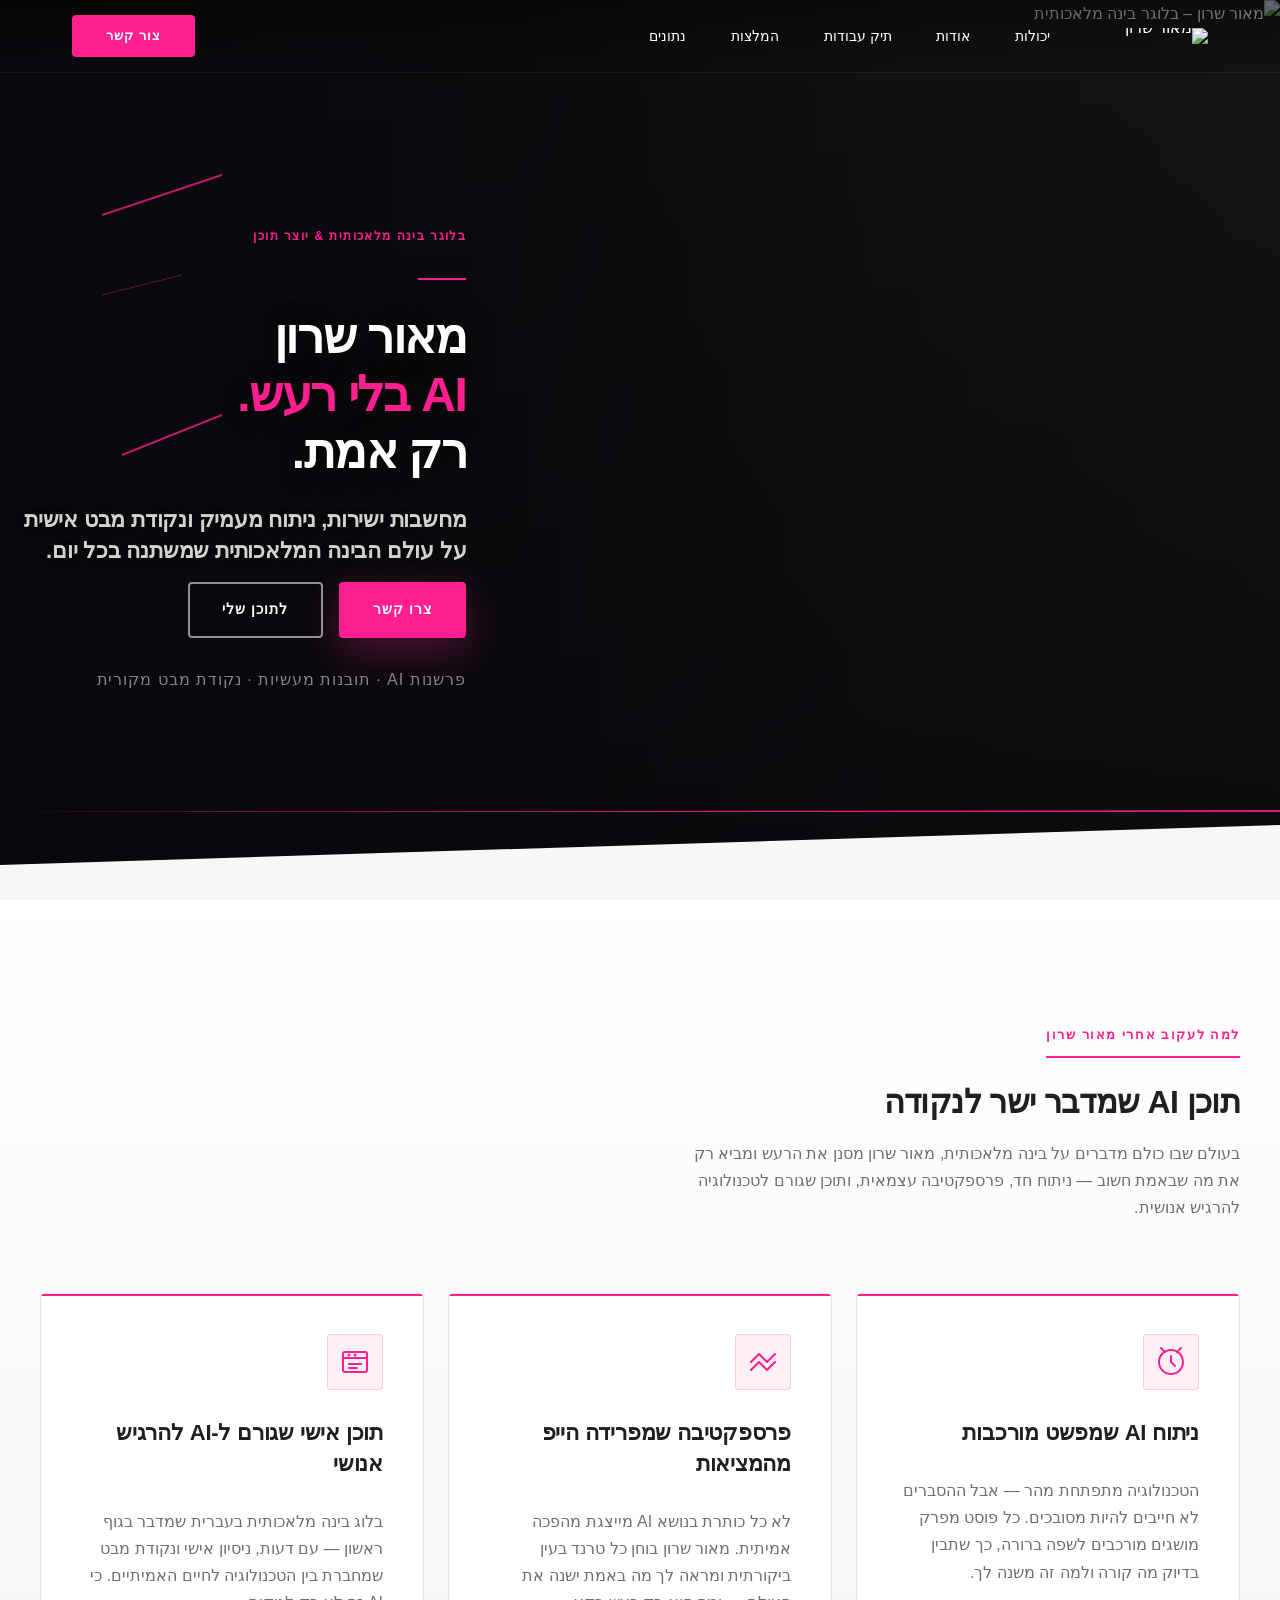
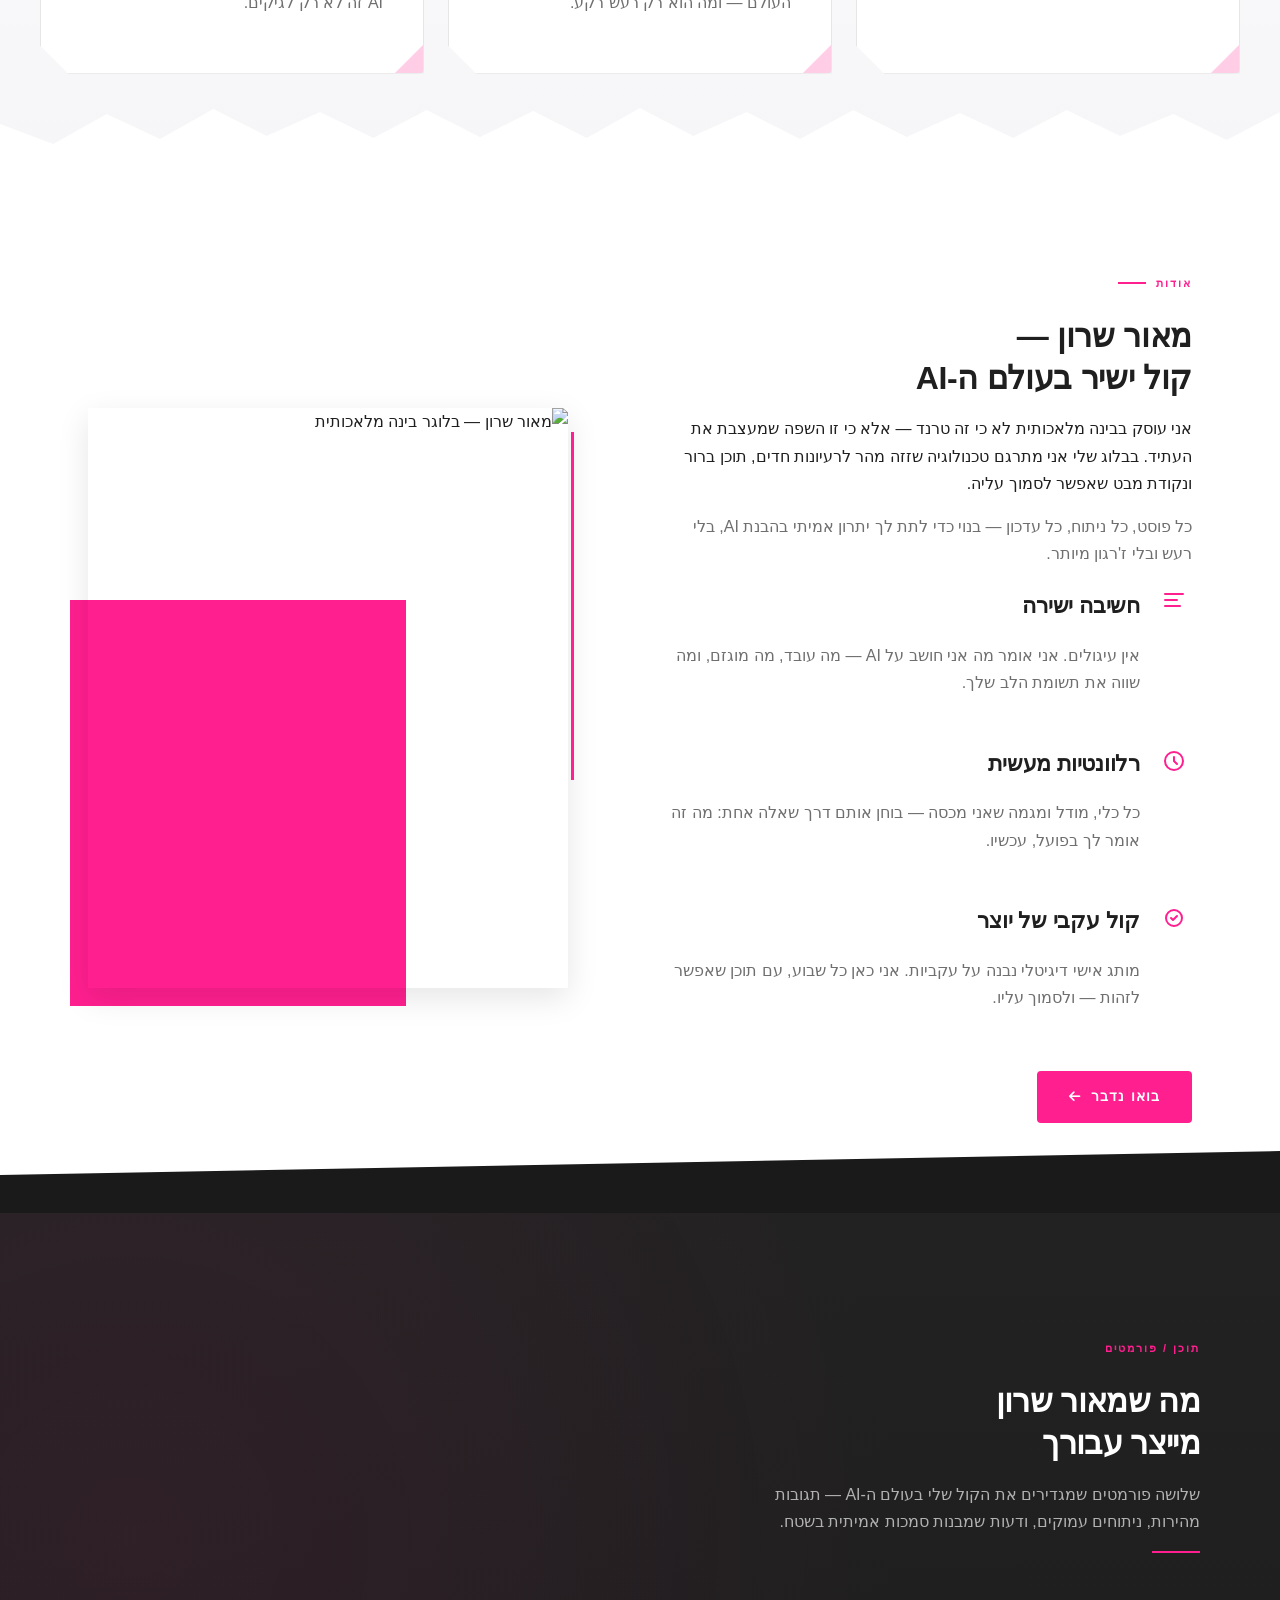
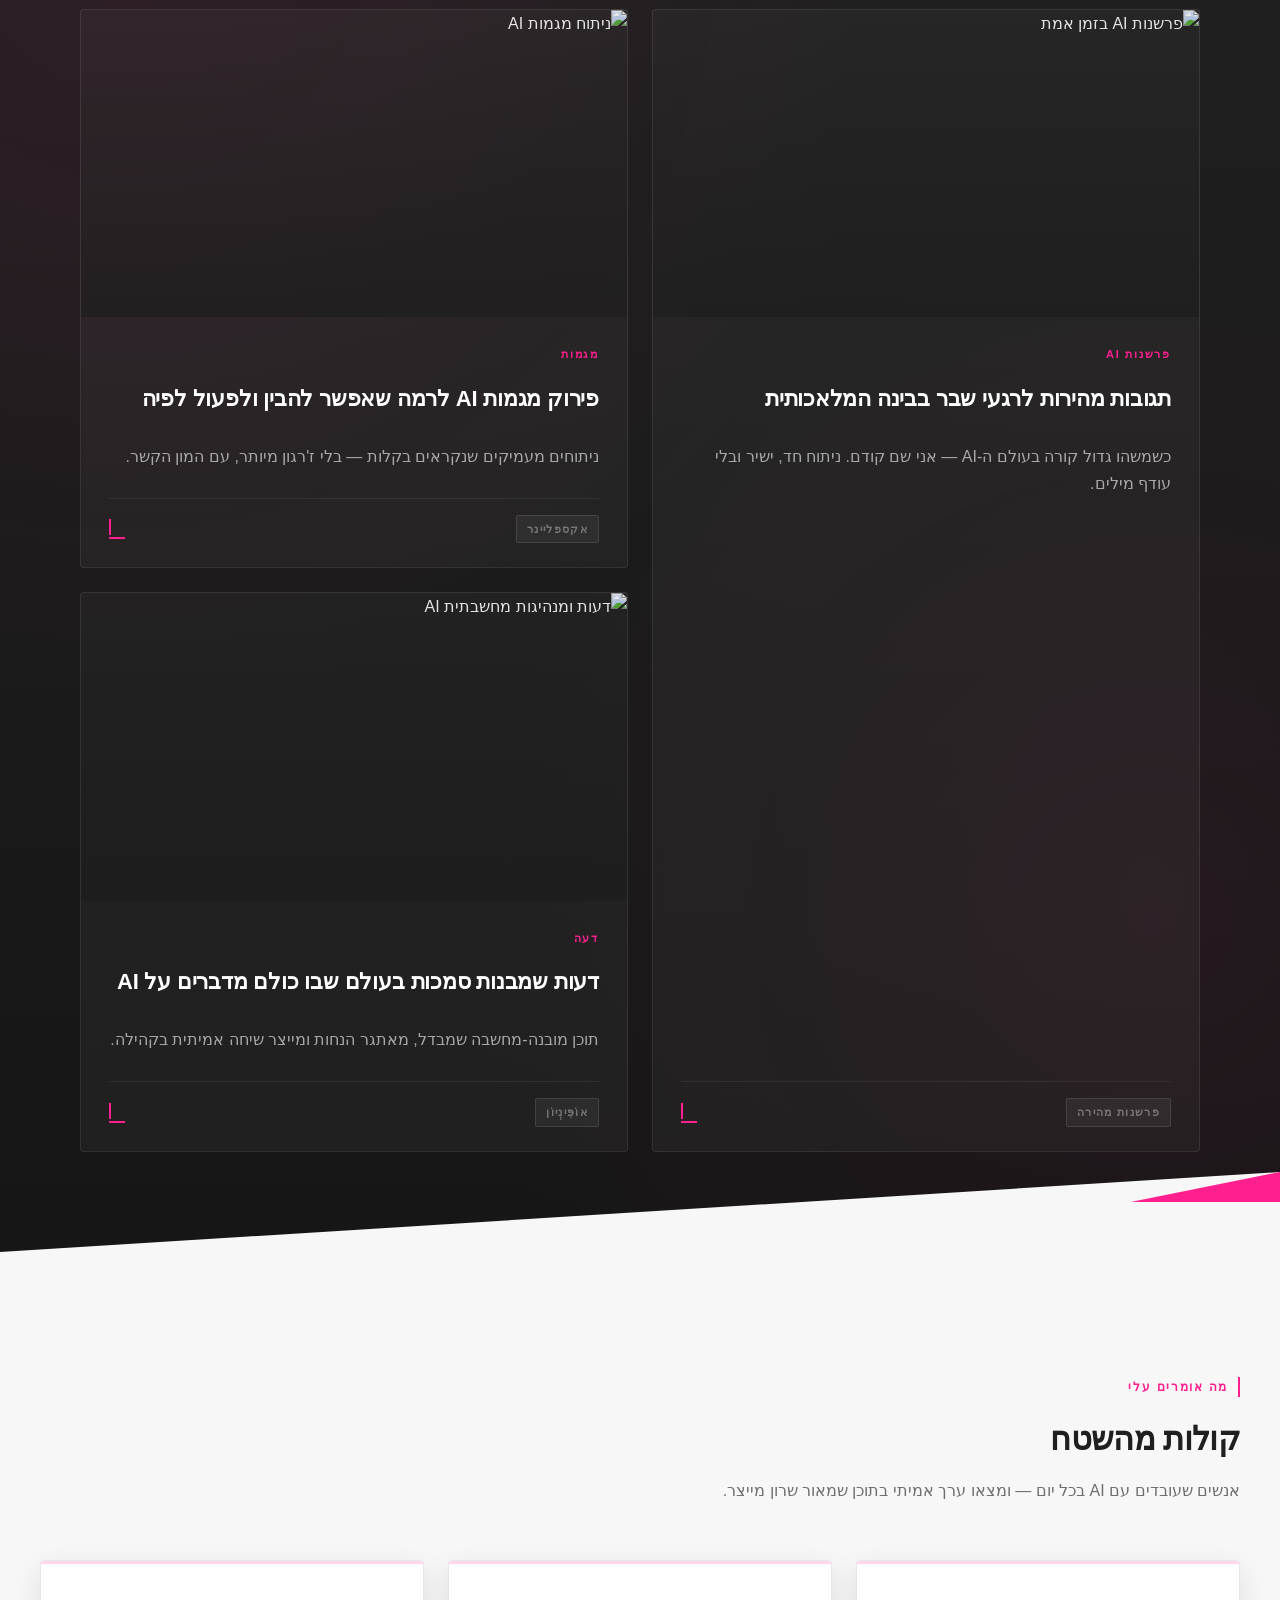
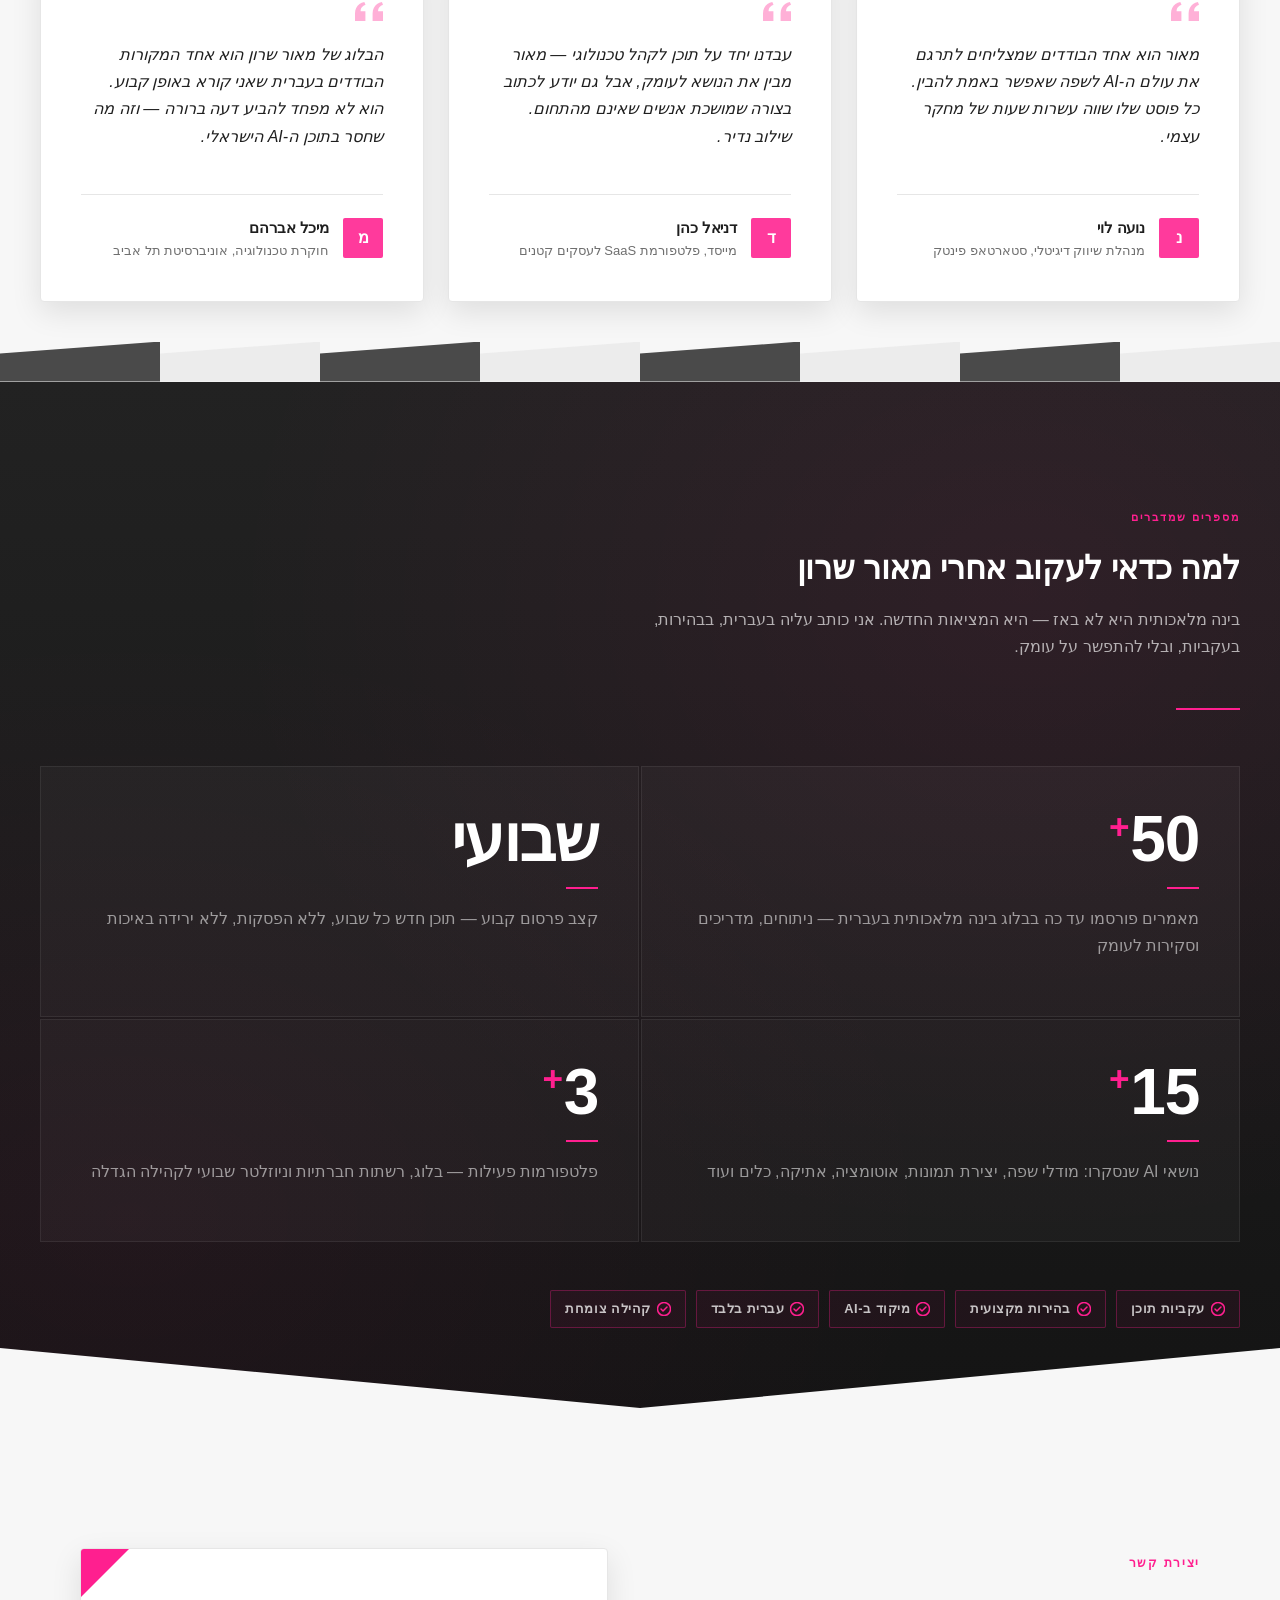
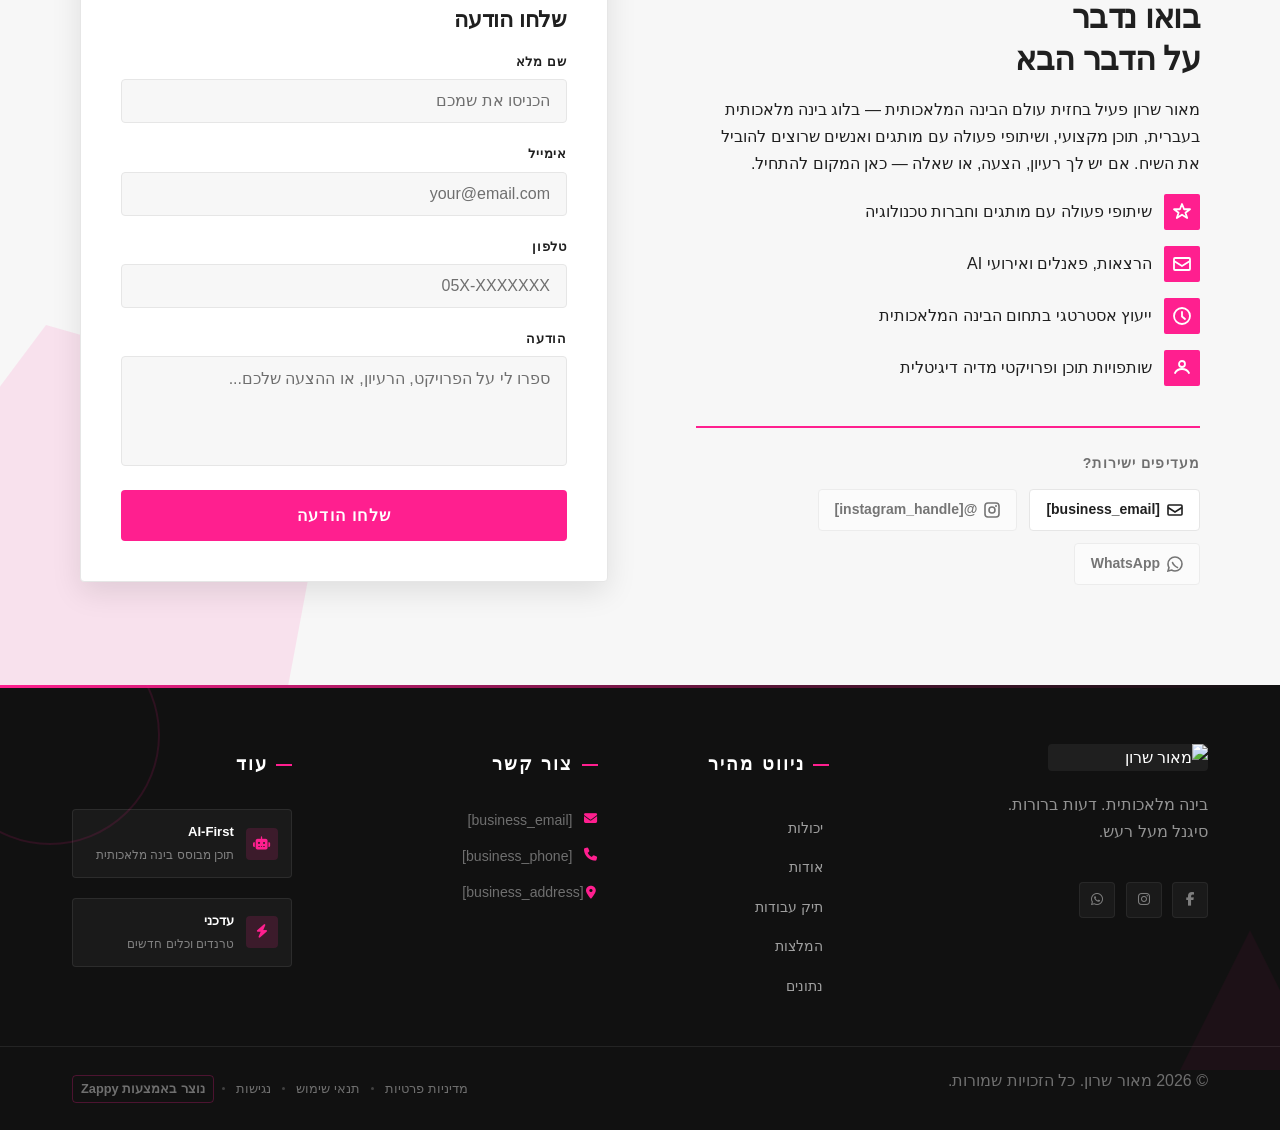
==== commit f540cb0b: "Background sync: Progressive GitHub Sync" ====
--- a/public/index.html
+++ b/public/index.html
@@ -1 +1 @@
-<!doctype html><html dir="rtl" lang="he"><head><meta charset="UTF-8"><meta content="width=device-width,initial-scale=1" name="viewport"><meta content="index, follow" name="robots"><title>מאור שרון — מאור שרון</title><meta content="Maor Sharon is an AI-focused blogger building a personal brand in the artificial intelligence space. The site is intended to showcase his identity as a thought " name="description"><meta content="מאור שרון, בלוג בינה מלאכותית בעברית, מותג אישי דיגיטלי, איך ליצור תוכן דיגיטלי מוצלח" name="keywords"><link href="/assets/favicon.ico" rel="icon" type="image/x-icon"><link href="/assets/favicon-16x16.png" rel="icon" type="image/png" sizes="16x16"><link href="/assets/favicon-32x32.png" rel="icon" type="image/png" sizes="32x32"><link href="/assets/favicon-48x48.png" rel="icon" type="image/png" sizes="48x48"><link href="/assets/favicon-192x192.png" rel="icon" type="image/png" sizes="192x192"><link href="/assets/favicon-512x512.png" rel="icon" type="image/png" sizes="512x512"><link href="/assets/apple-touch-icon.png" rel="apple-touch-icon"><script>!function(){"use strict";var t="9148d837-8476-42dc-8181-cb7fd30a16cd",e="https://qaapi.zappy5.com/api/analytics/track",a=18e5,n=2592e6,o=!0,i=!0,r=!0;var s=function(){var e="zappy_visitor_"+t,a=null;try{if(a=localStorage.getItem(e)){var o=JSON.parse(a),i=Date.now();if(i-o.created<n)return o.lastSeen=i,localStorage.setItem(e,JSON.stringify(o)),o.id}}catch(t){console.warn("Zappy Analytics: LocalStorage not available")}var r="zv_"+Date.now()+"_"+Math.random().toString(36).substr(2,9);try{localStorage.setItem(e,JSON.stringify({id:r,created:Date.now(),lastSeen:Date.now()}))}catch(t){}return r}(),c=function(){var e="zappy_session_"+t,n=null;try{if(n=sessionStorage.getItem(e)){var o=JSON.parse(n),i=Date.now();if(i-o.timestamp<a)return o.timestamp=i,sessionStorage.setItem(e,JSON.stringify(o)),o.id}}catch(t){console.warn("Zappy Analytics: SessionStorage not available")}var r="zs_"+Date.now()+"_"+Math.random().toString(36).substr(2,9);try{sessionStorage.setItem(e,JSON.stringify({id:r,timestamp:Date.now()}))}catch(t){}return r}();function l(a,n){n=n||{};var o={website_id:t,event_type:a,page_path:window.location.pathname,referrer:document.referrer||"direct",visitor_id:s,session_id:c,metadata:n};if(navigator.sendBeacon){var i=new Blob([JSON.stringify(o)],{type:"application/json"});navigator.sendBeacon(e,i)}else fetch(e,{method:"POST",headers:{"Content-Type":"application/json"},body:JSON.stringify(o),keepalive:!0}).catch(function(t){console.warn("Zappy Analytics: Failed to track event",t)})}o&&l("pageview",{title:document.title,url:window.location.href}),i&&document.addEventListener("click",function(t){var e=t.target;if("BUTTON"===e.tagName||e.closest("button")){var a="BUTTON"===e.tagName?e:e.closest("button");l("click",{element:"button",text:a.textContent.trim().substring(0,100),id:a.id||null,class:a.className||null})}else if("A"===e.tagName||e.closest("a")){var n="A"===e.tagName?e:e.closest("a");l("navigation",{element:"link",text:n.textContent.trim().substring(0,100),href:n.href,external:n.hostname!==window.location.hostname})}},!0),r&&document.addEventListener("submit",function(t){var e=t.target;l("form_submit",{form_id:e.id||null,form_name:e.name||null,form_action:e.action||null,form_method:e.method||"GET"})},!0);var d=Date.now();window.addEventListener("beforeunload",function(){l("page_unload",{time_on_page:Math.floor((Date.now()-d)/1e3),page_path:window.location.pathname})}),window.zappyAnalytics={track:l,getVisitorId:function(){return s},getSessionId:function(){return c}}}()</script><meta content="מאור שרון — מאור שרון" property="og:title"><meta content="Maor Sharon is an AI-focused blogger building a personal brand in the artificial intelligence space. The site is intended to showcase his identity as a thought " property="og:description"><meta content="website" property="og:type"><meta content="he_IL" property="og:locale"><meta content="summary_large_image" name="twitter:card"><meta content="מאור שרון — מאור שרון" name="twitter:title"><meta content="Maor Sharon is an AI-focused blogger building a personal brand in the artificial intelligence space. The site is intended to showcase his identity as a thought " name="twitter:description"><link href="https://cdnjs.cloudflare.com/ajax/libs/font-awesome/6.4.0/css/all.min.css" rel="stylesheet"><link href="/assets/favicon.ico" rel="icon" type="image/x-icon"><link href="/assets/favicon-16x16.png" rel="icon" type="image/png" sizes="16x16"><link href="/assets/favicon-32x32.png" rel="icon" type="image/png" sizes="32x32"><link href="/assets/favicon-48x48.png" rel="icon" type="image/png" sizes="48x48"><link href="/assets/favicon-192x192.png" rel="icon" type="image/png" sizes="192x192"><link href="/assets/favicon-512x512.png" rel="icon" type="image/png" sizes="512x512"><link href="/assets/apple-touch-icon.png" rel="apple-touch-icon"><link href="https://cdn.jsdelivr.net/npm/vanilla-cookieconsent@3/dist/cookieconsent.css" rel="stylesheet"><script src="https://cdn.jsdelivr.net/npm/vanilla-cookieconsent@3/dist/cookieconsent.umd.js"></script><script src="https://cdn.jsdelivr.net/gh/mickidum/acc_toolbar/acctoolbar/acctoolbar.min.js"></script><link href="/styles.css" rel="stylesheet"><style id="zappy-dropdown-submenu-styles">#navMenu li:has(.sub-menu),.nav-menu li:has(.sub-menu),.navbar li:has(.sub-menu),nav li:has(.sub-menu){position:relative}#navMenu .sub-menu,.nav-menu .sub-menu,.navbar .sub-menu,nav .sub-menu{display:block!important;position:absolute!important;top:100%;left:0;min-width:220px;background:#fff;border-radius:8px;box-shadow:0 8px 25px rgba(0,0,0,.15);padding:8px 0;opacity:0;visibility:hidden;transform:translateY(10px);transition:all .3s ease;z-index:1000;list-style:none;pointer-events:none}#navMenu li:hover>.sub-menu,.nav-menu li:hover>.sub-menu,.navbar li:hover>.sub-menu,nav li:hover>.sub-menu{opacity:1!important;visibility:visible!important;transform:translateY(0)!important;pointer-events:auto!important}.sub-menu li{list-style:none;margin:0;padding:0}.sub-menu a{display:block!important;padding:10px 16px!important;color:var(--text-dark,#333)!important;font-weight:500;text-decoration:none;white-space:nowrap;transition:background-color .2s}.sub-menu a:hover{background-color:#f5f5f5}[dir=rtl] .nav-menu .sub-menu,[dir=rtl] .navbar .sub-menu,[dir=rtl] nav .sub-menu,html[lang=ar] .nav-menu .sub-menu,html[lang=ar] .navbar .sub-menu,html[lang=ar] nav .sub-menu,html[lang=he] .nav-menu .sub-menu,html[lang=he] .navbar .sub-menu,html[lang=he] nav .sub-menu{left:auto!important;right:0!important}.sub-menu:empty,.sub-menu:not(:has(li)),.sub-menu:not(:has(li:not(.zappy-hidden-menu-item))){display:none!important;opacity:0!important;visibility:hidden!important;pointer-events:none!important}li:has(.menu-group-title):hover>.sub-menu{opacity:1!important;visibility:visible!important;transform:translateY(0)!important;pointer-events:auto!important}#navMenu>li>.menu-group-title,.nav-menu>li>.menu-group-title{display:inline-block;padding:.5rem 1rem;cursor:default;user-select:none}@media (max-width:768px){#navMenu .sub-menu,.nav-menu .sub-menu,.navbar .sub-menu,nav .sub-menu{position:static!important;transform:none!important;box-shadow:none!important;background:0 0!important;max-height:0;overflow:hidden;opacity:0;visibility:hidden;transition:max-height .3s ease,opacity .3s ease;padding:0!important;border-radius:0!important}.sub-menu.mobile-expanded{max-height:500px!important;opacity:1!important;visibility:visible!important;padding:8px 0 8px 16px!important}[dir=rtl] .sub-menu.mobile-expanded,html[lang=he] .sub-menu.mobile-expanded{padding:8px 16px 8px 0!important}#navMenu li:hover>.sub-menu,.nav-menu li:hover>.sub-menu,.navbar li:hover>.sub-menu,nav li:hover>.sub-menu{opacity:0;visibility:hidden;pointer-events:none}#navMenu li>.sub-menu.mobile-expanded,.nav-menu li>.sub-menu.mobile-expanded,.navbar li>.sub-menu.mobile-expanded,nav li>.sub-menu.mobile-expanded{opacity:1!important;visibility:visible!important;pointer-events:auto!important}#navMenu li:has(.sub-menu),.nav-menu li:has(.sub-menu),.navbar li:has(.sub-menu),nav li:has(.sub-menu){display:flex!important;flex-wrap:wrap!important;align-items:center!important;position:relative!important;min-height:44px!important}#navMenu li:has(.sub-menu)>a,.nav-menu li:has(.sub-menu)>a,.navbar li:has(.sub-menu)>a,nav li:has(.sub-menu)>a{flex:1!important;min-width:0!important}#navMenu li:has(.sub-menu)>.menu-group-title,.nav-menu li:has(.sub-menu)>.menu-group-title,.navbar li:has(.sub-menu)>.menu-group-title,nav li:has(.sub-menu)>.menu-group-title{flex:1!important;min-width:0!important;padding:0!important;line-height:inherit!important}#navMenu li:has(.sub-menu)>.sub-menu,.nav-menu li:has(.sub-menu)>.sub-menu,.navbar li:has(.sub-menu)>.sub-menu,nav li:has(.sub-menu)>.sub-menu{flex-basis:100%!important;width:100%!important}#navMenu li:has(.sub-menu)>a [class*=arrow],#navMenu li:has(.sub-menu)>a [class*=chevron],.nav-menu li:has(.sub-menu)>a .fa-angle-down,.nav-menu li:has(.sub-menu)>a .fa-chevron-down,.nav-menu li:has(.sub-menu)>a [class*=arrow],.nav-menu li:has(.sub-menu)>a [class*=chevron],nav li:has(.sub-menu)>a [class*=arrow],nav li:has(.sub-menu)>a [class*=chevron]{display:none!important;visibility:hidden!important}.mobile-submenu-toggle{display:flex!important;align-items:center!important;justify-content:center!important;width:44px!important;height:auto!important;background:0 0!important;border:none!important;cursor:pointer!important;color:var(--text-light)!important;position:static!important;flex-shrink:0!important;align-self:stretch!important;z-index:2!important;padding:0!important;margin:0!important}.mobile-submenu-toggle::after{content:''!important;width:0!important;height:0!important;border-left:6px solid transparent!important;border-right:6px solid transparent!important;border-top:7px solid currentColor!important;transition:transform .3s ease!important}.mobile-submenu-toggle.expanded::after{transform:rotate(180deg)!important}.sub-menu a{padding:10px 0!important;display:block!important;color:var(--text-light)!important}.navbar .sub-menu li a,.zappy-products-dropdown .sub-menu a,nav.navbar .sub-menu li a{color:var(--text-light)!important}}@media (min-width:769px){.mobile-submenu-toggle{display:none!important}}</style><style id="mobile-lang-menu-deployed-css">@media (max-width:768px){.lang-switcher,.nav-container .lang-switcher,.nav-cta-container .lang-switcher,.nav-ecommerce-icons .lang-switcher,.nav-icons-left .lang-switcher,.navbar .lang-switcher,.navbar .nav-cta-container .lang-switcher{display:none!important}.mobile-lang-menu{width:100%;border-top:1px solid rgba(128,128,128,.2);padding:8px 0 0 0;margin-top:8px}.mobile-lang-toggle{display:flex!important;align-items:center;justify-content:space-between;width:100%;padding:12px 16px;background:0 0;border:none;cursor:pointer;font-size:15px;color:inherit;font-family:inherit}.mobile-lang-toggle::after{content:'';display:inline-block;width:8px;height:8px;border-right:2px solid currentColor;border-bottom:2px solid currentColor;transform:rotate(45deg);transition:transform .3s ease;margin-left:8px}.mobile-lang-toggle.expanded::after{transform:rotate(-135deg)}.mobile-lang-options{max-height:0;overflow:hidden;transition:max-height .3s ease}.mobile-lang-options.expanded{max-height:300px}.mobile-lang-option{display:flex!important;align-items:center;gap:10px;padding:10px 24px;text-decoration:none;color:inherit;font-size:14px;font-family:inherit}.mobile-lang-option:hover{background:rgba(128,128,128,.1)}.mobile-lang-option.active{font-weight:600;opacity:.7;pointer-events:none}.mobile-lang-option img{width:20px;height:20px;border-radius:50%}}@media (min-width:769px){.mobile-lang-menu{display:none!important}}</style><style id="zappy-widget-visibility">#mic-access-tool-box,#mic-access-tool-general-button,#mic-init-access-tool #mic-access-tool-box,#mic-init-access-tool #mic-access-tool-general-button,#mic-init-access-tool .mic-access-tool-general-button,._access-icon,._access-menu,.mic-access-tool-box,.mic-access-tool-general-button,div[id*=mic-access-tool-box]{display:none!important;visibility:hidden!important;opacity:0!important;pointer-events:none!important}</style></head><body><nav class="navbar" dir="rtl"><button class="mobile-toggle" aria-label="Menu" id="mobileToggle"><svg viewbox="0 0 24 24" fill="none" height="24" width="24" class="hamburger-icon"><path d="M3 12h18M3 6h18M3 18h18" stroke="currentColor" stroke-width="2" stroke-linecap="round"></path></svg><svg viewbox="0 0 24 24" fill="none" height="24" width="24" class="close-icon" style="display:none"><path d="M18 6L6 18M6 6l12 12" stroke="currentColor" stroke-width="2" stroke-linecap="round"></path></svg></button><button class="phone-header-btn" aria-label="Call" data-phone="[business_phone]"><svg viewbox="0 0 24 24" fill="currentColor" height="20" width="20"><path d="M22 16.92v3a2 2 0 0 1-2.18 2 19.79 19.79 0 0 1-8.63-3.07 19.5 19.5 0 0 1-6-6 19.79 19.79 0 0 1-3.07-8.67A2 2 0 0 1 4.11 2h3a2 2 0 0 1 2 1.72 12.84 12.84 0 0 0 .7 2.81 2 2 0 0 1-.45 2.11L8.09 9.91a16 16 0 0 0 6 6l1.27-1.27a2 2 0 0 1 2.11-.45 12.84 12.84 0 0 0 2.81.7A2 2 0 0 1 22 16.92z"></path></svg></button><div class="nav-container"><div class="nav-right-group"><div class="nav-brand"><a href="/" class="logo-link"><img alt="מאור שרון" src="/assets/business-logo.webp" class="logo"></a></div><ul class="nav-menu" id="navMenu"><li><a href="#features">יכולות</a></li><li><a href="#about">אודות</a></li><li><a href="#showcase">תיק עבודות</a></li><li><a href="#testimonials">המלצות</a></li><li><a href="#stats">נתונים</a></li></ul></div><div class="nav-cta-container"><a href="#contact" class="nav-cta-btn">צור קשר</a></div></div></nav><script>window.addEventListener("load",function(){const e=document.querySelector(".navbar, nav, header");if(!e)return void console.log("[Navbar] Navbar element not found");let t=document.getElementById("mobileToggle")||document.querySelector(".mobile-toggle")||document.querySelector(".hamburger")||document.querySelector(".hamburger-menu")||document.querySelector(".menu-toggle")||document.querySelector(".burger-menu")||document.querySelector('[aria-label="Menu"]')||document.querySelector('[aria-label="תפריט"]');const o=document.querySelector(".phone-header-btn"),n=window.getComputedStyle(e);let r=n.backgroundColor;if(console.log("[Navbar] Initial navbar background:",r),"transparent"===r||"rgba(0, 0, 0, 0)"===r||r.startsWith("rgba")&&r.includes(", 0)")){const e=n.backgroundImage;if(e&&"none"!==e)console.log("[Navbar] Navbar has background image/gradient, using dark text"),r="rgb(240, 240, 240)";else{const e=window.getComputedStyle(document.body).backgroundColor;console.log("[Navbar] Navbar transparent, using body background:",e),r=e}}const i=r.match(/\d+/g);if(i&&i.length>=3){const e=(.299*parseInt(i[0])+.587*parseInt(i[1])+.114*parseInt(i[2]))/255;console.log("[Navbar] Mobile button colors preserved from Claude CSS (luminance:",e.toFixed(2)+")");const n=document.createElement("style");n.id="zappy-mobile-nav-fix";document.documentElement.lang;document.documentElement.dir,n.textContent='\n        /* Hide mobile buttons on desktop, show only on mobile */\n        @media (min-width: 769px) {\n          .mobile-toggle,\n          .phone-header-btn {\n            display: none !important;\n          }\n        }\n        \n        /* Show and position mobile buttons correctly on mobile */\n        @media (max-width: 768px) {\n          .mobile-toggle,\n          .phone-header-btn {\n            position: absolute !important;\n            top: 50% !important;\n            transform: translateY(-50%) !important;\n            z-index: 1001 !important;\n            display: flex !important;\n            align-items: center !important;\n            justify-content: center !important;\n            width: 36px !important;\n            height: 36px !important;\n            border-radius: 50% !important;\n            border: none !important;\n            cursor: pointer !important;\n            padding: 6px !important;\n            background: none !important;\n            color: var(--nav-text, var(--text-light)) !important;\n          }\n          \n          /* LTR positioning (default): hamburger LEFT, phone RIGHT */\n          html:not([dir="rtl"]):not([lang="he"]):not([lang="ar"]) .mobile-toggle,\n          html[dir="ltr"] .mobile-toggle {\n            left: 12px !important;\n            right: auto !important;\n          }\n          html:not([dir="rtl"]):not([lang="he"]):not([lang="ar"]) .phone-header-btn,\n          html[dir="ltr"] .phone-header-btn {\n            right: 12px !important;\n            left: auto !important;\n          }\n          \n          /* RTL positioning: hamburger RIGHT, phone LEFT */\n          html[dir="rtl"] .mobile-toggle,\n          html[lang="he"] .mobile-toggle,\n          html[lang="ar"] .mobile-toggle {\n            right: 12px !important;\n            left: auto !important;\n          }\n          html[dir="rtl"] .phone-header-btn,\n          html[lang="he"] .phone-header-btn,\n          html[lang="ar"] .phone-header-btn {\n            left: 12px !important;\n            right: auto !important;\n          }\n          \n          /* CRITICAL: Ensure nav-container has min-height on mobile */\n          /* All children are positioned absolutely/fixed on mobile, so height:auto collapses to 0 */\n          .nav-container {\n            min-height: 70px !important;\n            position: relative !important;\n          }\n          \n          /* Ensure SVG icons are properly sized and inherit color */\n          .mobile-toggle svg,\n          .phone-header-btn svg {\n            width: 24px !important;\n            height: 24px !important;\n            /* Don\'t force display - let JavaScript control hamburger/close toggle */\n          }\n          \n          /* Reset nav-cta-container on mobile - remove desktop box-shadow/padding */\n          /* that creates a visible ghost box when CTA button is hidden */\n          .nav-cta-container {\n            box-shadow: none !important;\n            padding: 0 !important;\n          }\n          \n          /* Hide nav-cta-container entirely on mobile when there\'s no lang-switcher */\n          /* (only the CTA button is inside, and it\'s hidden on mobile) */\n          .nav-cta-container:not(:has(.lang-switcher)) {\n            display: none !important;\n          }\n          \n          /* CRITICAL: Prevent hero image fade gradient from bleeding over headline text */\n          /* The .image-fade-gradient has bottom: -30px (extends below parent) */\n          /* On mobile stacked layout, this overlaps the h1 text below the image */\n          .hero-image-column {\n            overflow: hidden !important;\n          }\n          .image-fade-gradient {\n            bottom: 0 !important;\n          }\n          \n          /* Hide desktop language switcher on mobile - hamburger menu handles it */\n          /* High specificity to override stored CSS */\n          .lang-switcher,\n          .nav-cta-container .lang-switcher,\n          .nav-container .lang-switcher,\n          .navbar .lang-switcher,\n          .navbar .nav-cta-container .lang-switcher {\n            display: none !important;\n          }\n        }\n      ';const r=document.getElementById("zappy-mobile-nav-fix");r&&r.remove(),document.head.appendChild(n),console.log("[Navbar] Critical CSS injected for mobile nav positioning");const l=window.innerWidth<=768;if(t){const e=t.querySelector(".hamburger-icon"),o=t.querySelector(".close-icon");e&&(e.style.setProperty("width","24px","important"),e.style.setProperty("height","24px","important"),e.style.setProperty("display","block","important")),o&&(o.style.setProperty("width","24px","important"),o.style.setProperty("height","24px","important"),o.style.setProperty("display","none","important")),l?(t.style.setProperty("position","absolute","important"),t.style.setProperty("top","50%","important"),t.style.setProperty("transform","translateY(-50%)","important"),t.style.setProperty("z-index","1001","important"),t.style.removeProperty("left"),t.style.removeProperty("right"),console.log("[Navbar] Mobile toggle positioning applied (mobile viewport)")):(t.style.removeProperty("position"),t.style.removeProperty("top"),t.style.removeProperty("transform"),t.style.removeProperty("z-index"),t.style.removeProperty("left"),t.style.removeProperty("right"),console.log("[Navbar] Desktop viewport - cleared mobile toggle inline positioning"))}if(o){const e=o.querySelector("svg");e&&(e.style.width="24px",e.style.height="24px",e.setAttribute("width","24"),e.setAttribute("height","24")),l?(o.style.setProperty("position","absolute","important"),o.style.setProperty("top","50%","important"),o.style.setProperty("transform","translateY(-50%)","important"),o.style.setProperty("z-index","1001","important"),o.style.removeProperty("left"),o.style.removeProperty("right"),console.log("[Navbar] Phone button positioning applied (mobile viewport)")):(o.style.removeProperty("position"),o.style.removeProperty("top"),o.style.removeProperty("transform"),o.style.removeProperty("z-index"),o.style.removeProperty("left"),o.style.removeProperty("right"),console.log("[Navbar] Desktop viewport - cleared phone button inline positioning"))}}else console.log("[Navbar] Could not parse background color:",r);t=document.getElementById("mobileToggle")||document.querySelector(".mobile-toggle")||document.querySelector(".hamburger")||document.querySelector(".hamburger-menu")||document.querySelector(".menu-toggle")||document.querySelector(".burger-menu")||document.querySelector('[aria-label="Menu"]')||document.querySelector('[aria-label="תפריט"]');const l=document.getElementById("navMenu")||document.querySelector(".nav-menu")||document.querySelector(".nav-links")||document.querySelector("nav ul:not(.submenu)");if(!t||!l)return void console.log("[Navbar] Mobile toggle or menu not found:",{toggle:!!t,menu:!!l});l.id||(l.id="navMenu"),console.log("[Navbar] Initializing mobile menu...");const a=t.cloneNode(!0);t.parentNode.replaceChild(a,t),a.addEventListener("click",function(e){e.preventDefault(),e.stopPropagation();const t=this.querySelector(".hamburger-icon"),o=this.querySelector(".close-icon");l.classList.contains("active")?(l.classList.remove("active"),t&&t.style.setProperty("display","block","important"),o&&o.style.setProperty("display","none","important"),document.body.style.overflow="",console.log("[Navbar] Menu closed")):(l.classList.add("active"),t&&t.style.setProperty("display","none","important"),o&&o.style.setProperty("display","block","important"),document.body.style.overflow="hidden",console.log("[Navbar] Menu opened"))}),l.querySelectorAll("a").forEach(function(e){e.addEventListener("click",function(){if("#"===this.getAttribute("href"))return;const e=a.querySelector(".hamburger-icon"),t=a.querySelector(".close-icon");l.classList.remove("active"),e&&e.style.setProperty("display","block","important"),t&&t.style.setProperty("display","none","important"),document.body.style.overflow="",console.log("[Navbar] Menu closed (link clicked)")})});var s=l.querySelectorAll(".dropdown-toggle");s.forEach(function(e){e.addEventListener("click",function(e){e.preventDefault(),e.stopPropagation();var t=this.closest(".nav-dropdown");t&&(t.parentNode.querySelectorAll(".nav-dropdown.open").forEach(function(e){e!==t&&e.classList.remove("open")}),t.classList.toggle("open"),console.log("[Navbar] Dropdown toggled:",t.classList.contains("open")?"open":"closed"))})}),document.addEventListener("click",function(e){e.target.closest(".nav-dropdown")||document.querySelectorAll(".nav-dropdown.open").forEach(function(e){e.classList.remove("open")})}),console.log("[Navbar] Dropdown handlers initialized for "+s.length+" dropdowns"),o&&o.addEventListener("click",function(){const e=document.querySelectorAll('a[href^="tel:"]'),t=e.length>0?e[0].getAttribute("href").replace("tel:",""):"[business_phone]";window.location.href="tel:"+t,console.log("[Navbar] Phone button clicked")}),console.log("[Navbar] Mobile menu initialized successfully");const p=function(){const e=document.querySelector(".whatsapp-float");e&&(window.innerWidth>=769?(e.style.setProperty("display","none","important"),e.style.setProperty("visibility","hidden","important"),e.style.setProperty("opacity","0","important"),e.style.setProperty("pointer-events","none","important"),console.log("[WhatsApp] Button hidden on desktop")):(e.style.removeProperty("display"),e.style.removeProperty("visibility"),e.style.removeProperty("opacity"),e.style.removeProperty("pointer-events"),console.log("[WhatsApp] Button visible on mobile")))};let c;p(),window.addEventListener("resize",function(){clearTimeout(c),c=setTimeout(p,100)})})</script><main><section class="index-hero-section" data-layout-spec="בית-hero" dir="rtl" id="hero" data-hero-type="fullscreen-scrim"><div class="index-hero-bg"><img alt="מאור שרון – בלוגר בינה מלאכותית" src="/assets/site-index-hero-image-1.webp" data-context="Cinematic dark portrait of Maor Sharon, an Israeli AI blogger and tech thought leader, standing confidently in a modern minimalist tech environment. Dark charcoal and near-black tones dominate the scene. Subtle hot pink (#FF1F8F) geometric vector lines and angular shapes are integrated into the background as abstract digital art elements. Studio-quality lighting with a slight rim light on the subject. The right side of the frame (where the subject faces or stands) is more open and airy, leaving the left side for text overlay. Professional, editorial, high-contrast photography style suitable for a personal brand landing page." data-placeholder="index-hero-image-1" height="900" width="1440" data-hero-bg="true"></div><div class="index-hero-scrim" aria-hidden="true"></div><div class="index-hero-geo" aria-hidden="true"><svg viewbox="0 0 120 400" xmlns="http://www.w3.org/2000/svg" fill="none" aria-hidden="true" data-no-icon-edit="true" preserveaspectratio="none"><line stroke="#FF1F8F" stroke-width="2" x1="0" x2="120" y1="80" y2="40"></line><line stroke="#FF1F8F" stroke-width="1" x1="0" x2="80" y1="160" y2="140" opacity="0.5"></line><line stroke="#FF1F8F" stroke-width="2" x1="20" x2="120" y1="320" y2="280"></line></svg></div><div class="index-hero-content"><div class="index-hero-inner"><span class="index-hero-label">בלוגר בינה מלאכותית &amp; יוצר תוכן</span><div class="index-hero-rule" aria-hidden="true"></div><h1 class="index-hero-h1">מאור שרון<br><span class="index-hero-h1-accent">AI בלי רעש.</span><br>רק אמת.</h1><h3 class="index-hero-h3">מחשבות ישירות, ניתוח מעמיק ונקודת מבט אישית<br class="index-hero-br">על עולם הבינה המלאכותית שמשתנה בכל יום.</h3><div class="index-hero-ctas"><a href="#contact" class="index-hero-btn-primary">צרו קשר</a><a href="#content" class="index-hero-btn-secondary">לתוכן שלי</a></div><p class="index-hero-trust">פרשנות AI · תובנות מעשיות · נקודת מבט מקורית</p></div></div><div class="index-hero-divider-wrapper" aria-hidden="true"><div class="index-hero-divider-pink" aria-hidden="true"></div><svg viewbox="0 0 1440 90" xmlns="http://www.w3.org/2000/svg" aria-hidden="true" data-no-icon-edit="true" preserveaspectratio="none"><path d="M0,90 L0,55 L1440,15 L1440,90 Z" fill="var(--bg-light)"></path></svg></div></section><section class="index-features-section" data-layout-spec="בית-features" dir="rtl" id="features"><div class="index-features-container"><div class="index-features-intro"><span class="index-features-label">למה לעקוב אחרי מאור שרון</span><h2 class="index-features-heading">תוכן AI שמדבר ישר לנקודה</h2><p class="index-features-subtext">בעולם שבו כולם מדברים על בינה מלאכותית, מאור שרון מסנן את הרעש ומביא רק את מה שבאמת חשוב — ניתוח חד, פרספקטיבה עצמאית, ותוכן שגורם לטכנולוגיה להרגיש אנושית.</p></div><div class="index-features-grid"><article class="index-feature-card"><div class="index-feature-card-inner"><div class="index-feature-icon-wrap"><svg viewbox="0 0 32 32" xmlns="http://www.w3.org/2000/svg" fill="none" data-element-type="icon" data-icon-type="svg" height="32" width="32" aria-hidden="true" stroke="var(--primary)" stroke-linecap="round" stroke-linejoin="round" stroke-width="2"><circle cx="16" cy="16" r="12"></circle><path d="M16 10 L16 16 L20 20"></path><path d="M10 6 L6 2"></path><path d="M22 6 L26 2"></path></svg></div><div class="index-feature-content"><h3 class="index-feature-title">ניתוח AI שמפשט מורכבות</h3><p class="index-feature-text">הטכנולוגיה מתפתחת מהר — אבל ההסברים לא חייבים להיות מסובכים. כל פוסט מפרק מושגים מורכבים לשפה ברורה, כך שתבין בדיוק מה קורה ולמה זה משנה לך.</p></div></div><div class="index-feature-card-cut"></div></article><article class="index-feature-card"><div class="index-feature-card-inner"><div class="index-feature-icon-wrap"><svg viewbox="0 0 32 32" xmlns="http://www.w3.org/2000/svg" fill="none" data-element-type="icon" data-icon-type="svg" height="32" width="32" aria-hidden="true" stroke="var(--primary)" stroke-linecap="round" stroke-linejoin="round" stroke-width="2"><path d="M4 16 L12 8 L20 16 L28 8"></path><path d="M4 24 L12 16 L20 24 L28 16"></path></svg></div><div class="index-feature-content"><h3 class="index-feature-title">פרספקטיבה שמפרידה הייפ מהמציאות</h3><p class="index-feature-text">לא כל כותרת בנושא AI מייצגת מהפכה אמיתית. מאור שרון בוחן כל טרנד בעין ביקורתית ומראה לך מה באמת ישנה את העולם — ומה הוא רק רעש רקע.</p></div></div><div class="index-feature-card-cut"></div></article><article class="index-feature-card"><div class="index-feature-card-inner"><div class="index-feature-icon-wrap"><svg viewbox="0 0 32 32" xmlns="http://www.w3.org/2000/svg" fill="none" data-element-type="icon" data-icon-type="svg" height="32" width="32" aria-hidden="true" stroke="var(--primary)" stroke-linecap="round" stroke-linejoin="round" stroke-width="2"><rect height="20" rx="2" width="24" y="6" x="4"></rect><path d="M4 12 L28 12"></path><circle cx="10" cy="9" r="1.5" stroke="none" fill="var(--primary)"></circle><circle cx="16" cy="9" r="1.5" stroke="none" fill="var(--primary)"></circle><path d="M10 18 L22 18"></path><path d="M10 22 L18 22"></path></svg></div><div class="index-feature-content"><h3 class="index-feature-title">תוכן אישי שגורם ל-AI להרגיש אנושי</h3><p class="index-feature-text">בלוג בינה מלאכותית בעברית שמדבר בגוף ראשון — עם דעות, ניסיון אישי ונקודת מבט שמחברת בין הטכנולוגיה לחיים האמיתיים. כי AI זה לא רק לגיקים.</p></div></div><div class="index-feature-card-cut"></div></article></div></div><div class="index-features-divider-wrapper"><svg viewbox="0 0 1200 60" xmlns="http://www.w3.org/2000/svg" aria-hidden="true" data-no-icon-edit="true" preserveaspectratio="none"><path d="M0,60 L0,30 L50,50 L100,20 L150,45 L200,15 L250,42 L300,18 L350,44 L400,16 L450,43 L500,17 L550,44 L600,14 L650,42 L700,18 L750,45 L800,16 L850,43 L900,19 L950,44 L1000,16 L1050,42 L1100,20 L1150,46 L1200,18 L1200,60 Z" fill="#ffffff"></path><path d="M0,60 L0,38 L50,50 L100,20 L150,45 L200,15 L250,42 L300,18 L350,44 L400,16 L450,43 L500,17 L550,44 L600,14 L650,42 L700,18 L750,45 L800,16 L850,43 L900,19 L950,44 L1000,16 L1050,42 L1100,20 L1150,46 L1200,18 L1200,38 L1150,50 L1100,24 L1050,48 L1000,20 L950,48 L900,23 L850,47 L800,20 L750,49 L700,22 L650,46 L600,18 L550,48 L500,21 L450,47 L400,20 L350,48 L300,22 L250,46 L200,19 L150,49 L100,24 L50,54 L0,38 Z" fill="#ffffff" opacity="0.18"></path></svg></div></section><section class="index-about-section" data-layout-spec="בית-about" dir="rtl" id="about"><div class="index-about-container"><div class="index-about-grid"><div class="index-about-content"><span class="index-about-label">אודות</span><h2 class="index-about-heading">מאור שרון —<br>קול ישיר בעולם ה-AI</h2><p class="index-about-intro">אני עוסק בבינה מלאכותית לא כי זה טרנד — אלא כי זו השפה שמעצבת את העתיד. בבלוג שלי אני מתרגם טכנולוגיה שזזה מהר לרעיונות חדים, תוכן ברור ונקודת מבט שאפשר לסמוך עליה.</p><p class="index-about-sub">כל פוסט, כל ניתוח, כל עדכון — בנוי כדי לתת לך יתרון אמיתי בהבנת AI, בלי רעש ובלי ז'רגון מיותר.</p><div class="index-about-points"><div class="index-about-point"><div class="index-about-point-icon"><svg viewbox="0 0 20 20" xmlns="http://www.w3.org/2000/svg" fill="none" data-element-type="icon" data-icon-type="svg" height="20" width="20" aria-hidden="true"><rect height="2" rx="1" width="20" fill="currentColor"></rect><rect height="2" rx="1" width="14" y="6" fill="currentColor"></rect><rect height="2" rx="1" width="17" y="12" fill="currentColor"></rect></svg></div><div class="index-about-point-text"><h3>חשיבה ישירה</h3><p>אין עיגולים. אני אומר מה אני חושב על AI — מה עובד, מה מוגזם, ומה שווה את תשומת הלב שלך.</p></div></div><div class="index-about-point"><div class="index-about-point-icon"><svg viewbox="0 0 20 20" xmlns="http://www.w3.org/2000/svg" fill="none" data-element-type="icon" data-icon-type="svg" height="20" width="20" aria-hidden="true"><circle cx="10" cy="10" r="9" stroke="currentColor" stroke-width="2"></circle><path d="M10 6v4l3 3" stroke="currentColor" stroke-width="2" stroke-linecap="round"></path></svg></div><div class="index-about-point-text"><h3>רלוונטיות מעשית</h3><p>כל כלי, מודל ומגמה שאני מכסה — בוחן אותם דרך שאלה אחת: מה זה אומר לך בפועל, עכשיו.</p></div></div><div class="index-about-point"><div class="index-about-point-icon"><svg viewbox="0 0 20 20" xmlns="http://www.w3.org/2000/svg" fill="none" data-element-type="icon" data-icon-type="svg" height="20" width="20" aria-hidden="true"><path d="M2 10C2 5.58 5.58 2 10 2s8 3.58 8 8-3.58 8-8 8-8-3.58-8-8z" stroke="currentColor" stroke-width="2"></path><path d="M7 10l2 2 4-4" stroke="currentColor" stroke-width="2" stroke-linecap="round" stroke-linejoin="round"></path></svg></div><div class="index-about-point-text"><h3>קול עקבי של יוצר</h3><p>מותג אישי דיגיטלי נבנה על עקביות. אני כאן כל שבוע, עם תוכן שאפשר לזהות — ולסמוך עליו.</p></div></div></div><a href="#contact" class="index-about-cta">בואו נדבר<i class="fa fa-arrow-left" aria-hidden="true"></i></a></div><div class="index-about-image-col"><div class="index-about-image-frame"><div class="index-about-backplate" aria-hidden="true"></div><img alt="מאור שרון — בלוגר בינה מלאכותית" src="/assets/site-index-about-image-1.webp" data-context="Professional portrait photo of Maor Sharon, an Israeli AI blogger and tech thought leader in his 30s. Clean, confident expression. Minimal background — white or very light gray studio setting. Smart casual clothing, looking slightly off-camera. Sharp, editorial feel suitable for a personal brand in artificial intelligence." data-placeholder="index-about-image-1" height="580" width="480" class="index-about-portrait"><div class="index-about-image-accent" aria-hidden="true"></div></div></div></div></div><div class="index-about-divider-wrapper" aria-hidden="true"><svg viewbox="0 0 1200 90" xmlns="http://www.w3.org/2000/svg" aria-hidden="true" data-no-icon-edit="true" preserveaspectratio="none"><path d="M0,90 L0,52 L1200,28 L1200,90 Z" fill="#1a1a1a"></path><path d="M0,90 L0,56 L1200,32 L1200,90 Z" fill="#1a1a1a"></path></svg></div></section><section class="index-showcase-section" data-layout-spec="בית-showcase" dir="rtl" id="showcase"><div class="showcase-container"><div class="showcase-intro"><span class="showcase-label">תוכן / פורמטים</span><h2 class="showcase-heading">מה שמאור שרון<br>מייצר עבורך</h2><p class="showcase-desc">שלושה פורמטים שמגדירים את הקול שלי בעולם ה-AI — תגובות מהירות, ניתוחים עמוקים, ודעות שמבנות סמכות אמיתית בשטח.</p><div class="showcase-accent-line"></div></div><div class="showcase-grid"><article class="showcase-tile showcase-tile--primary"><div class="tile-image-wrap"><img alt="פרשנות AI בזמן אמת" src="/assets/site-index-showcase-image-1.webp" data-context="Abstract digital AI visualization: glowing neural network nodes and data streams on a deep charcoal background, representing artificial intelligence commentary and rapid analysis — editorial tech aesthetic, hot pink accent highlights" data-placeholder="index-showcase-image-1" height="400" width="600"><div class="tile-image-overlay"></div></div><div class="tile-content"><span class="tile-tag">פרשנות AI</span><h3 class="tile-heading">תגובות מהירות לרגעי שבר בבינה המלאכותית</h3><p class="tile-body">כשמשהו גדול קורה בעולם ה-AI — אני שם קודם. ניתוח חד, ישיר ובלי עודף מילים.</p><div class="tile-footer"><span class="tile-format-badge">פרשנות מהירה</span><div class="tile-pink-corner"></div></div></div></article><article class="showcase-tile showcase-tile--secondary"><div class="tile-image-wrap tile-image-wrap--small"><img alt="ניתוח מגמות AI" src="/assets/site-index-showcase-image-2.webp" data-context="Minimal editorial illustration of layered data charts, trend graphs and AI model diagrams on dark charcoal background — representing deep-dive explainer content about AI trends, clean and technical" data-placeholder="index-showcase-image-2" height="260" width="400"><div class="tile-image-overlay"></div></div><div class="tile-content"><span class="tile-tag">מגמות</span><h3 class="tile-heading">פירוק מגמות AI לרמה שאפשר להבין ולפעול לפיה</h3><p class="tile-body">ניתוחים מעמיקים שנקראים בקלות — בלי ז'רגון מיותר, עם המון הקשר.</p><div class="tile-footer"><span class="tile-format-badge">אקספליינר</span><div class="tile-pink-corner"></div></div></div></article><article class="showcase-tile showcase-tile--secondary"><div class="tile-image-wrap tile-image-wrap--small"><img alt="דעות ומנהיגות מחשבתית AI" src="/assets/site-index-showcase-image-3.webp" data-context="Bold editorial photo concept: microphone on a dark stage with pink spotlight beam and digital typography overlays — representing opinion-led creator content, speaking topics and thought leadership in AI" data-placeholder="index-showcase-image-3" height="260" width="400"><div class="tile-image-overlay"></div></div><div class="tile-content"><span class="tile-tag">דעה</span><h3 class="tile-heading">דעות שמבנות סמכות בעולם שבו כולם מדברים על AI</h3><p class="tile-body">תוכן מובנה-מחשבה שמבדל, מאתגר הנחות ומייצר שיחה אמיתית בקהילה.</p><div class="tile-footer"><span class="tile-format-badge">אוֹפִּינְיוֹן</span><div class="tile-pink-corner"></div></div></div></article></div></div><div class="showcase-divider-wrapper"><svg viewbox="0 0 1200 80" xmlns="http://www.w3.org/2000/svg" aria-hidden="true" data-no-icon-edit="true" preserveaspectratio="none"><polygon fill="#F7F7F7" points="0,80 1200,0 1200,80"></polygon><polygon fill="#FF1F8F" points="1200,0 1200,30 1060,30"></polygon></svg></div></section><section class="index-testimonials-section" data-layout-spec="בית-testimonials" dir="rtl" id="testimonials"><div class="index-testimonials-container"><div class="index-testimonials-intro"><span class="index-testimonials-label">מה אומרים עלי</span><h2 class="index-testimonials-heading">קולות מהשטח</h2><p class="index-testimonials-subtext">אנשים שעובדים עם AI בכל יום — ומצאו ערך אמיתי בתוכן שמאור שרון מייצר.</p></div><div class="index-testimonials-grid"><article class="index-testimonials-card"><div class="index-testimonials-accent-bar"></div><div class="index-testimonials-quote-icon"><svg viewbox="0 0 28 20" xmlns="http://www.w3.org/2000/svg" fill="none" data-element-type="icon" data-icon-type="svg" height="20" width="28" aria-hidden="true"><path d="M0 20V12.4C0 10.4 0.4 8.6 1.2 7C2 5.4 3.1 4.1 4.5 3.1C5.9 2.1 7.5 1.4 9.3 1L10.5 3.8C9 4.3 7.8 5.1 6.9 6.2C6 7.3 5.6 8.6 5.6 10.2H10.4V20H0ZM17.6 20V12.4C17.6 10.4 18 8.6 18.8 7C19.6 5.4 20.7 4.1 22.1 3.1C23.5 2.1 25.1 1.4 26.9 1L28 3.8C26.5 4.3 25.3 5.1 24.4 6.2C23.5 7.3 23.1 8.6 23.1 10.2H28V20H17.6Z" fill="currentColor"></path></svg></div><blockquote class="index-testimonials-quote"><p>מאור הוא אחד הבודדים שמצליחים לתרגם את עולם ה-AI לשפה שאפשר באמת להבין. כל פוסט שלו שווה עשרות שעות של מחקר עצמי.</p></blockquote><footer class="index-testimonials-attribution"><div class="index-testimonials-avatar">נ</div><div class="index-testimonials-person"><strong class="index-testimonials-name">נועה לוי</strong><span class="index-testimonials-role">מנהלת שיווק דיגיטלי, סטארטאפ פינטק</span></div></footer></article><article class="index-testimonials-card"><div class="index-testimonials-accent-bar"></div><div class="index-testimonials-quote-icon"><svg viewbox="0 0 28 20" xmlns="http://www.w3.org/2000/svg" fill="none" data-element-type="icon" data-icon-type="svg" height="20" width="28" aria-hidden="true"><path d="M0 20V12.4C0 10.4 0.4 8.6 1.2 7C2 5.4 3.1 4.1 4.5 3.1C5.9 2.1 7.5 1.4 9.3 1L10.5 3.8C9 4.3 7.8 5.1 6.9 6.2C6 7.3 5.6 8.6 5.6 10.2H10.4V20H0ZM17.6 20V12.4C17.6 10.4 18 8.6 18.8 7C19.6 5.4 20.7 4.1 22.1 3.1C23.5 2.1 25.1 1.4 26.9 1L28 3.8C26.5 4.3 25.3 5.1 24.4 6.2C23.5 7.3 23.1 8.6 23.1 10.2H28V20H17.6Z" fill="currentColor"></path></svg></div><blockquote class="index-testimonials-quote"><p>עבדנו יחד על תוכן לקהל טכנולוגי — מאור מבין את הנושא לעומק, אבל גם יודע לכתוב בצורה שמושכת אנשים שאינם מהתחום. שילוב נדיר.</p></blockquote><footer class="index-testimonials-attribution"><div class="index-testimonials-avatar">ד</div><div class="index-testimonials-person"><strong class="index-testimonials-name">דניאל כהן</strong><span class="index-testimonials-role">מייסד, פלטפורמת SaaS לעסקים קטנים</span></div></footer></article><article class="index-testimonials-card"><div class="index-testimonials-accent-bar"></div><div class="index-testimonials-quote-icon"><svg viewbox="0 0 28 20" xmlns="http://www.w3.org/2000/svg" fill="none" data-element-type="icon" data-icon-type="svg" height="20" width="28" aria-hidden="true"><path d="M0 20V12.4C0 10.4 0.4 8.6 1.2 7C2 5.4 3.1 4.1 4.5 3.1C5.9 2.1 7.5 1.4 9.3 1L10.5 3.8C9 4.3 7.8 5.1 6.9 6.2C6 7.3 5.6 8.6 5.6 10.2H10.4V20H0ZM17.6 20V12.4C17.6 10.4 18 8.6 18.8 7C19.6 5.4 20.7 4.1 22.1 3.1C23.5 2.1 25.1 1.4 26.9 1L28 3.8C26.5 4.3 25.3 5.1 24.4 6.2C23.5 7.3 23.1 8.6 23.1 10.2H28V20H17.6Z" fill="currentColor"></path></svg></div><blockquote class="index-testimonials-quote"><p>הבלוג של מאור שרון הוא אחד המקורות הבודדים בעברית שאני קורא באופן קבוע. הוא לא מפחד להביע דעה ברורה — וזה מה שחסר בתוכן ה-AI הישראלי.</p></blockquote><footer class="index-testimonials-attribution"><div class="index-testimonials-avatar">מ</div><div class="index-testimonials-person"><strong class="index-testimonials-name">מיכל אברהם</strong><span class="index-testimonials-role">חוקרת טכנולוגיה, אוניברסיטת תל אביב</span></div></footer></article></div></div><div class="index-testimonials-stepped-divider" aria-hidden="true"><div class="index-testimonials-step-row"><div class="step-block step-light"></div><div class="step-block step-dark"></div><div class="step-block step-light"></div><div class="step-block step-dark"></div><div class="step-block step-light"></div><div class="step-block step-dark"></div><div class="step-block step-light"></div><div class="step-block step-dark"></div></div></div></section><section class="index-stats-section" data-layout-spec="בית-stats" dir="rtl" id="stats"><div class="index-stats-container"><div class="index-stats-header"><span class="index-stats-label">מספרים שמדברים</span><h2 class="index-stats-heading">למה כדאי לעקוב אחרי מאור שרון</h2><p class="index-stats-subtext">בינה מלאכותית היא לא באז — היא המציאות החדשה. אני כותב עליה בעברית, בבהירות, בעקביות, ובלי להתפשר על עומק.</p></div><div class="index-stats-rule" aria-hidden="true"></div><div class="index-stats-grid"><article class="index-stat-block"><div class="index-stat-number">50<span class="index-stat-plus">+</span></div><div class="index-stat-pink-line" aria-hidden="true"></div><p class="index-stat-desc">מאמרים פורסמו עד כה בבלוג בינה מלאכותית בעברית — ניתוחים, מדריכים וסקירות לעומק</p></article><article class="index-stat-block"><div class="index-stat-number">שבועי</div><div class="index-stat-pink-line" aria-hidden="true"></div><p class="index-stat-desc">קצב פרסום קבוע — תוכן חדש כל שבוע, ללא הפסקות, ללא ירידה באיכות</p></article><article class="index-stat-block"><div class="index-stat-number">15<span class="index-stat-plus">+</span></div><div class="index-stat-pink-line" aria-hidden="true"></div><p class="index-stat-desc">נושאי AI שנסקרו: מודלי שפה, יצירת תמונות, אוטומציה, אתיקה, כלים ועוד</p></article><article class="index-stat-block"><div class="index-stat-number">3<span class="index-stat-plus">+</span></div><div class="index-stat-pink-line" aria-hidden="true"></div><p class="index-stat-desc">פלטפורמות פעילות — בלוג, רשתות חברתיות וניוזלטר שבועי לקהילה הגדלה</p></article></div><div class="index-stats-chips" role="list"><span class="index-stats-chip" role="listitem"><svg viewbox="0 0 14 14" xmlns="http://www.w3.org/2000/svg" fill="none" data-element-type="icon" data-icon-type="svg" height="14" width="14" aria-hidden="true"><circle cx="7" cy="7" r="6.5" stroke="currentColor" stroke-width="1.5"></circle><path d="M4 7l2 2 4-4" stroke="currentColor" stroke-width="1.5" stroke-linecap="round" stroke-linejoin="round"></path></svg>עקביות תוכן</span><span class="index-stats-chip" role="listitem"><svg viewbox="0 0 14 14" xmlns="http://www.w3.org/2000/svg" fill="none" data-element-type="icon" data-icon-type="svg" height="14" width="14" aria-hidden="true"><circle cx="7" cy="7" r="6.5" stroke="currentColor" stroke-width="1.5"></circle><path d="M4 7l2 2 4-4" stroke="currentColor" stroke-width="1.5" stroke-linecap="round" stroke-linejoin="round"></path></svg>בהירות מקצועית</span><span class="index-stats-chip" role="listitem"><svg viewbox="0 0 14 14" xmlns="http://www.w3.org/2000/svg" fill="none" data-element-type="icon" data-icon-type="svg" height="14" width="14" aria-hidden="true"><circle cx="7" cy="7" r="6.5" stroke="currentColor" stroke-width="1.5"></circle><path d="M4 7l2 2 4-4" stroke="currentColor" stroke-width="1.5" stroke-linecap="round" stroke-linejoin="round"></path></svg>מיקוד ב-AI</span><span class="index-stats-chip" role="listitem"><svg viewbox="0 0 14 14" xmlns="http://www.w3.org/2000/svg" fill="none" data-element-type="icon" data-icon-type="svg" height="14" width="14" aria-hidden="true"><circle cx="7" cy="7" r="6.5" stroke="currentColor" stroke-width="1.5"></circle><path d="M4 7l2 2 4-4" stroke="currentColor" stroke-width="1.5" stroke-linecap="round" stroke-linejoin="round"></path></svg>עברית בלבד</span><span class="index-stats-chip" role="listitem"><svg viewbox="0 0 14 14" xmlns="http://www.w3.org/2000/svg" fill="none" data-element-type="icon" data-icon-type="svg" height="14" width="14" aria-hidden="true"><circle cx="7" cy="7" r="6.5" stroke="currentColor" stroke-width="1.5"></circle><path d="M4 7l2 2 4-4" stroke="currentColor" stroke-width="1.5" stroke-linecap="round" stroke-linejoin="round"></path></svg>קהילה צומחת</span></div></div><div class="index-stats-divider-wrapper"><svg viewbox="0 0 1200 80" xmlns="http://www.w3.org/2000/svg" aria-hidden="true" data-no-icon-edit="true" preserveaspectratio="none"><path d="M0,80 L0,0 L600,60 L1200,0 L1200,80 Z" fill="var(--bg-light)"></path></svg></div></section><section class="index-contact-section" data-layout-spec="בית-contact" dir="rtl" id="contact"><div class="index-contact-section__geo-shape" aria-hidden="true"></div><div class="index-contact-section__container"><div class="index-contact-section__info"><span class="index-contact-section__micro-label">יצירת קשר</span><h2 class="index-contact-section__heading">בואו נדבר<br>על הדבר הבא</h2><p class="index-contact-section__lead">מאור שרון פעיל בחזית עולם הבינה המלאכותית — בלוג בינה מלאכותית בעברית, תוכן מקצועי, ושיתופי פעולה עם מותגים ואנשים שרוצים להוביל את השיח. אם יש לך רעיון, הצעה, או שאלה — כאן המקום להתחיל.</p><ul class="index-contact-section__reasons"><li><span class="index-contact-section__reason-icon" aria-hidden="true"><svg viewbox="0 0 18 18" xmlns="http://www.w3.org/2000/svg" fill="none" data-element-type="icon" data-icon-type="svg" height="18" width="18"><path d="M9 1L11.09 6.26L17 6.27L12.45 9.74L14.18 15L9 11.77L3.82 15L5.55 9.74L1 6.27L6.91 6.26L9 1Z" stroke="currentColor" stroke-width="1.8" stroke-linejoin="round"></path></svg></span><span>שיתופי פעולה עם מותגים וחברות טכנולוגיה</span></li><li><span class="index-contact-section__reason-icon" aria-hidden="true"><svg viewbox="0 0 18 18" xmlns="http://www.w3.org/2000/svg" fill="none" data-element-type="icon" data-icon-type="svg" height="18" width="18"><rect height="12" rx="1" width="16" y="3" x="1" stroke="currentColor" stroke-width="1.8"></rect><path d="M1 6L9 11L17 6" stroke="currentColor" stroke-width="1.8"></path></svg></span><span>הרצאות, פאנלים ואירועי AI</span></li><li><span class="index-contact-section__reason-icon" aria-hidden="true"><svg viewbox="0 0 18 18" xmlns="http://www.w3.org/2000/svg" fill="none" data-element-type="icon" data-icon-type="svg" height="18" width="18"><circle cx="9" cy="9" r="8" stroke="currentColor" stroke-width="1.8"></circle><path d="M9 5V9.5L12 12" stroke="currentColor" stroke-width="1.8" stroke-linecap="round"></path></svg></span><span>ייעוץ אסטרטגי בתחום הבינה המלאכותית</span></li><li><span class="index-contact-section__reason-icon" aria-hidden="true"><svg viewbox="0 0 18 18" xmlns="http://www.w3.org/2000/svg" fill="none" data-element-type="icon" data-icon-type="svg" height="18" width="18"><path d="M2 14C2 14 4 10 9 10C14 10 16 14 16 14" stroke="currentColor" stroke-width="1.8" stroke-linecap="round"></path><circle cx="9" cy="5" r="3" stroke="currentColor" stroke-width="1.8"></circle></svg></span><span>שותפויות תוכן ופרויקטי מדיה דיגיטלית</span></li></ul><div class="index-contact-section__secondary-cta"><span class="index-contact-section__cta-label">מעדיפים ישירות?</span><div class="index-contact-section__cta-links"><a href="mailto:[business_email]" class="index-contact-section__cta-link"><svg viewbox="0 0 16 16" xmlns="http://www.w3.org/2000/svg" fill="none" data-element-type="icon" data-icon-type="svg" height="16" width="16"><rect height="10" rx="1" width="14" y="3" x="1" stroke="currentColor" stroke-width="1.6"></rect><path d="M1 5.5L8 10L15 5.5" stroke="currentColor" stroke-width="1.6"></path></svg>[business_email]</a><a href="https://instagram.com/[instagram_handle]" class="index-contact-section__cta-link" target="_blank" rel="noopener"><svg viewbox="0 0 16 16" xmlns="http://www.w3.org/2000/svg" fill="none" data-element-type="icon" data-icon-type="svg" height="16" width="16"><rect height="14" rx="3" width="14" y="1" x="1" stroke="currentColor" stroke-width="1.6"></rect><circle cx="8" cy="8" r="3" stroke="currentColor" stroke-width="1.6"></circle><circle cx="12" cy="4" r="1" fill="currentColor"></circle></svg>@[instagram_handle]</a><a href="https://wa.me/[whatsapp_handle]" class="index-contact-section__cta-link" target="_blank" rel="noopener"><svg viewbox="0 0 16 16" xmlns="http://www.w3.org/2000/svg" fill="none" data-element-type="icon" data-icon-type="svg" height="16" width="16"><path d="M8 1C4.13 1 1 4.13 1 8C1 9.3 1.36 10.52 1.99 11.56L1 15L4.56 14.03C5.57 14.63 6.75 15 8 15C11.87 15 15 11.87 15 8C15 4.13 11.87 1 8 1Z" stroke="currentColor" stroke-width="1.6"></path><path d="M5.5 6.5C5.5 6.5 6 8 7.5 9.5C9 11 10.5 11.5 10.5 11.5" stroke="currentColor" stroke-width="1.6" stroke-linecap="round"></path></svg>WhatsApp</a></div></div></div><div class="index-contact-section__form-wrapper"><div class="index-contact-section__form-panel"><div class="index-contact-section__form-corner" aria-hidden="true"></div><h3 class="index-contact-section__form-title">שלחו הודעה</h3><form class="contact-form index-contact-section__form" novalidate=""><div class="index-contact-section__field-group"><label class="index-contact-section__label" for="contact-name">שם מלא</label><input autocomplete="name" class="index-contact-section__input" id="contact-name" name="name" placeholder="הכניסו את שמכם" type="text" required=""></div><div class="index-contact-section__field-group"><label class="index-contact-section__label" for="contact-email">אימייל</label><input autocomplete="email" class="index-contact-section__input" id="contact-email" name="email" placeholder="your@email.com" type="email" required=""></div><div class="index-contact-section__field-group"><label class="index-contact-section__label" for="contact-phone">טלפון</label><input autocomplete="tel" class="index-contact-section__input" id="contact-phone" name="phone" placeholder="05X-XXXXXXX" type="tel"></div><div class="index-contact-section__field-group"><label class="index-contact-section__label" for="contact-message">הודעה</label><textarea class="index-contact-section__textarea" id="contact-message" name="message" placeholder="ספרו לי על הפרויקט, הרעיון, או ההצעה שלכם..." required="" rows="4"></textarea></div><button class="btn-primary index-contact-section__submit" type="submit">שלחו הודעה</button></form></div></div></div></section></main><footer class="site-footer"><div class="footer-top-bar"></div><div class="footer-container"><div class="footer-grid"><div class="footer-col footer-brand"><img alt="מאור שרון" src="/assets/business-logo.webp" class="logo"><p class="footer-tagline">בינה מלאכותית. דעות ברורות. סיגנל מעל רעש.</p><div class="footer-social"><a href="[facebook_handle]" aria-label="Facebook"><i class="fab fa-facebook-f"></i></a><a href="[instagram_handle]" aria-label="Instagram"><i class="fab fa-instagram"></i></a><a href="[whatsapp_handle]" aria-label="WhatsApp"><i class="fab fa-whatsapp"></i></a></div></div><div class="footer-col footer-links"><h4 class="footer-heading"><span class="heading-accent"></span>ניווט מהיר</h4><ul><li><a href="#features">יכולות</a></li><li><a href="#about">אודות</a></li><li><a href="#showcase">תיק עבודות</a></li><li><a href="#testimonials">המלצות</a></li><li><a href="#stats">נתונים</a></li></ul></div><div class="footer-col footer-contact"><h4 class="footer-heading"><span class="heading-accent"></span>צור קשר</h4><ul class="contact-list"><li><i class="fas fa-envelope"></i><a href="mailto:[business_email]">[business_email]</a></li><li><i class="fas fa-phone"></i><a href="tel:[business_phone]">[business_phone]</a></li><li><a href="/"><i class="fas fa-map-marker-alt"></i><span>[business_address]</span></a></li></ul></div><div class="footer-col footer-extra"><h4 class="footer-heading"><span class="heading-accent"></span>עוד</h4><div class="footer-badge"><div class="badge-icon"><i class="fas fa-robot"></i></div><div class="badge-text"><strong>AI-First</strong><span>תוכן מבוסס בינה מלאכותית</span></div></div><div class="footer-badge"><div class="badge-icon"><i class="fas fa-bolt"></i></div><div class="badge-text"><strong>עדכני</strong><span>טרנדים וכלים חדשים</span></div></div></div></div></div><div class="footer-bottom"><div class="footer-container"><div class="footer-bottom-inner"><p class="footer-copyright">© 2026 מאור שרון. כל הזכויות שמורות.</p><div class="footer-legal"><a href="/privacy">מדיניות פרטיות</a><span class="legal-sep"></span><a href="/terms">תנאי שימוש</a><span class="legal-sep"></span><a href="/accessibility">נגישות</a><span class="legal-sep"></span><a href="https://zappy5.com" class="zappy-attribution" target="_blank">נוצר באמצעות Zappy</a></div></div></div></div></footer><a href="https://wa.me/[whatsapp_handle]" class="whatsapp-float" aria-label="WhatsApp"><i class="fab fa-whatsapp"></i></a><div data-integration="accessibility:toolbar"></div><script src="/script.js"></script><script id="zappy-mobile-submenu-script">!function(){function e(){if(window.innerWidth>768)return document.querySelectorAll(".mobile-submenu-toggle").forEach(function(e){e.remove()}),void document.querySelectorAll(".sub-menu.mobile-expanded").forEach(function(e){e.classList.remove("mobile-expanded")});document.querySelectorAll(".nav-menu li:has(.sub-menu), nav li:has(.sub-menu), .navbar li:has(.sub-menu), #navMenu li:has(.sub-menu)").forEach(function(e){if(!e.querySelector(".mobile-submenu-toggle")){var t=e.querySelector(".sub-menu"),n=e.querySelector(":scope > a");if(t&&n){var o=document.createElement("button");o.className="mobile-submenu-toggle",o.setAttribute("aria-label","Toggle submenu"),o.setAttribute("type","button"),n.insertAdjacentElement("afterend",o),o.addEventListener("click",function(e){e.preventDefault(),e.stopPropagation(),document.querySelectorAll(".sub-menu.mobile-expanded").forEach(function(e){if(e!==t){e.classList.remove("mobile-expanded");var n=e.parentElement.querySelector(".mobile-submenu-toggle");n&&n.classList.remove("expanded")}}),t.classList.toggle("mobile-expanded"),o.classList.toggle("expanded")})}}})}var t;"loading"===document.readyState?document.addEventListener("DOMContentLoaded",e):e(),window.addEventListener("resize",function(){clearTimeout(t),t=setTimeout(e,250)});var n=new MutationObserver(function(t){t.forEach(function(t){if("attributes"===t.type){var n=t.target;n.classList&&(n.classList.contains("active")||n.classList.contains("open"))&&setTimeout(e,100)}})});setTimeout(function(){document.querySelectorAll(".mobile-menu, .nav-menu, #navMenu, nav").forEach(function(e){n.observe(e,{attributes:!0,attributeFilter:["class","style"]})})},500)}()</script><script id="zappy-navbar-scroll-effect">!function(){var e=document.querySelector("nav.navbar,.navbar:not(.zappy-catalog-menu)"),t=document.querySelector(".zappy-catalog-menu,#zappy-catalog-menu");if(e){var r="rgba(247,247,247,0.85)",o=getComputedStyle(document.documentElement),a=o.getPropertyValue("--text-dark").trim()||"#1a1a1a",s=(o.getPropertyValue("--text-light").trim(),a);e.style.transition="background 0.3s ease,backdrop-filter 0.3s ease,-webkit-backdrop-filter 0.3s ease,box-shadow 0.3s ease",t&&(t.style.transition="background 0.3s ease,backdrop-filter 0.3s ease,-webkit-backdrop-filter 0.3s ease");var n="a,.navbar-brand,.navbar-brand a,.dropdown-toggle,.mobile-toggle,.phone-header-btn,.mobile-hamburger-btn,.mobile-close-btn,.mobile-submenu-toggle,.nav-link",l=["cart-link","login-link","nav-search-toggle","search-toggle"];window.addEventListener("scroll",f,{passive:!0}),window.addEventListener("resize",f,{passive:!0}),f();var i=document.querySelector('section[class*="hero"],[data-hero-type],main>section:first-child'),d=!1;if(i){var p=getComputedStyle(i),c=p.backgroundImage;if(c&&"none"!==c)if(-1!==c.indexOf("url(")){var b=p.backgroundColor.match(/\d+/g);d=!(b&&b.length>=3)||h(parseInt(b[0]),parseInt(b[1]),parseInt(b[2]))<.4}else if(-1!==c.indexOf("gradient")){var y=c.match(/rgba?\(\s*(\d+)\s*,\s*(\d+)\s*,\s*(\d+)/g);if(y&&y.length>0){for(var g=0,m=0;m<y.length;m++){var u=y[m].match(/\d+/g);g+=h(parseInt(u[0]),parseInt(u[1]),parseInt(u[2]))}d=g/y.length<.4}else d=!0}else d=!0;else{var k=p.backgroundColor.match(/\d+/g);k&&k.length>=3&&(d=h(parseInt(k[0]),parseInt(k[1]),parseInt(k[2]))<.4)}}d||(window.removeEventListener("scroll",f),window.removeEventListener("resize",f),e.classList.add("scrolled"),window.innerWidth>768&&(e.style.setProperty("--frosted-text",s),e.style.setProperty("background-image","none","important"),e.style.setProperty("background-color",r,"important"),e.style.backdropFilter="blur(12px)",e.style.webkitBackdropFilter="blur(12px)",e.style.boxShadow="0 2px 16px rgba(0,0,0,0.12)",w(e,s)),t&&(t.classList.add("scrolled"),window.innerWidth>768&&(t.style.setProperty("background",r,"important"),t.style.setProperty("backdrop-filter","blur(12px)","important"),t.style.setProperty("-webkit-backdrop-filter","blur(12px)","important"),w(t,s))),window._zappyNavNoDarkHero=!0)}function w(e,t){for(var r=e.querySelectorAll(n),o=0;o<r.length;o++){var a=!1;(r[o].closest(".sub-menu")||r[o].closest(".dropdown-menu"))&&(a=!0);for(var s=0;s<l.length;s++)if(r[o].classList.contains(l[s])){a=!0;break}a||r[o].style.setProperty("color",t,"important")}}function v(e){for(var t=e.querySelectorAll(n),r=0;r<t.length;r++)t[r].closest(".sub-menu")||t[r].closest(".dropdown-menu")||t[r].style.removeProperty("color")}function f(){if(!window._zappyNavNoDarkHero){if(window.innerWidth<=768)return e.classList.remove("scrolled"),v(e),void(t&&(t.classList.remove("scrolled"),v(t)));(window.scrollY||window.pageYOffset)>60?(e.classList.add("scrolled"),e.style.setProperty("background-color",r,"important"),e.style.setProperty("background-image","none","important"),e.style.setProperty("--frosted-text",s),e.style.backdropFilter="blur(12px)",e.style.webkitBackdropFilter="blur(12px)",e.style.boxShadow="0 2px 16px rgba(0,0,0,0.12)",w(e,s),t&&(t.classList.add("scrolled"),t.style.setProperty("background",r,"important"),t.style.setProperty("backdrop-filter","blur(12px)","important"),t.style.setProperty("-webkit-backdrop-filter","blur(12px)","important"),w(t,s))):(e.classList.remove("scrolled"),e.style.setProperty("background-color","transparent","important"),e.style.removeProperty("background-image"),e.style.removeProperty("--frosted-text"),e.style.backdropFilter="none",e.style.webkitBackdropFilter="none",e.style.boxShadow="none",v(e),t&&(t.classList.remove("scrolled"),t.style.setProperty("background","transparent","important"),t.style.setProperty("backdrop-filter","none","important"),t.style.setProperty("-webkit-backdrop-filter","none","important"),v(t)))}}function h(e,t,r){return t/=255,r/=255,.2126*(e=(e/=255)<=.03928?e/12.92:Math.pow((e+.055)/1.055,2.4))+.7152*(t=t<=.03928?t/12.92:Math.pow((t+.055)/1.055,2.4))+.0722*(r=r<=.03928?r/12.92:Math.pow((r+.055)/1.055,2.4))}}()</script><script id="zappy-mobile-lang-menu-script">!function(){function e(){if(window.innerWidth>768){var e=document.querySelector(".mobile-lang-menu");e&&e.remove()}else if(!document.querySelector(".mobile-lang-menu")){var n=document.querySelector(".lang-switcher");if(n){var a=n.querySelector(".lang-switcher-dropdown");if(a){var i=a.querySelectorAll(".lang-option");if(0!==i.length){var t=document.getElementById("navMenu")||document.querySelector(".nav-menu")||document.querySelector("nav ul");if(t){var l=document.documentElement.lang||"en",s=document.createElement("div");s.className="mobile-lang-menu";var c={he:{name:"עברית",flag:"https://api.iconify.design/circle-flags/il.svg"},en:{name:"English",flag:"https://api.iconify.design/circle-flags/us.svg"},ar:{name:"العربية",flag:"https://api.iconify.design/circle-flags/sa.svg"},fr:{name:"Français",flag:"https://api.iconify.design/circle-flags/fr.svg"},es:{name:"Español",flag:"https://api.iconify.design/circle-flags/es.svg"},de:{name:"Deutsch",flag:"https://api.iconify.design/circle-flags/de.svg"},ru:{name:"Русский",flag:"https://api.iconify.design/circle-flags/ru.svg"},zh:{name:"中文",flag:"https://api.iconify.design/circle-flags/cn.svg"},ja:{name:"日本語",flag:"https://api.iconify.design/circle-flags/jp.svg"},pt:{name:"Português",flag:"https://api.iconify.design/circle-flags/br.svg"},it:{name:"Italiano",flag:"https://api.iconify.design/circle-flags/it.svg"},ko:{name:"한국어",flag:"https://api.iconify.design/circle-flags/kr.svg"}}[l]||{name:l,flag:""},r=document.createElement("button");r.className="mobile-lang-toggle",r.type="button";var g=c.flag?'<img src="'+c.flag+'" width="20" height="20" alt="" style="border-radius:50%;margin-right:8px;margin-left:8px;">':"";r.innerHTML=g+c.name,s.appendChild(r);var o=document.createElement("div");o.className="mobile-lang-options";var d=document.createElement("a");d.className="mobile-lang-option active",d.href="#",d.innerHTML=g+c.name,o.appendChild(d),i.forEach(function(e){var n=document.createElement("a");n.className="mobile-lang-option",n.href=e.getAttribute("href"),n.innerHTML=e.innerHTML,o.appendChild(n)}),s.appendChild(o),t.appendChild(s),r.addEventListener("click",function(e){e.preventDefault(),e.stopPropagation(),r.classList.toggle("expanded"),o.classList.toggle("expanded")})}}}}}}"loading"===document.readyState?document.addEventListener("DOMContentLoaded",e):e(),window.addEventListener("resize",function(){clearTimeout(window._mlrt),window._mlrt=setTimeout(e,250)})}()</script></body></html>+<!doctype html><html dir="rtl" lang="he"><head><meta charset="UTF-8"><meta content="width=device-width,initial-scale=1" name="viewport"><meta content="index, follow" name="robots"><title>מאור שרון — מאור שרון</title><meta content="Maor Sharon is an AI-focused blogger building a personal brand in the artificial intelligence space. The site is intended to showcase his identity as a thought " name="description"><meta content="מאור שרון, בלוג בינה מלאכותית בעברית, מותג אישי דיגיטלי, איך ליצור תוכן דיגיטלי מוצלח" name="keywords"><link href="/assets/favicon.ico" rel="icon" type="image/x-icon"><link href="/assets/favicon-16x16.png" rel="icon" type="image/png" sizes="16x16"><link href="/assets/favicon-32x32.png" rel="icon" type="image/png" sizes="32x32"><link href="/assets/favicon-48x48.png" rel="icon" type="image/png" sizes="48x48"><link href="/assets/favicon-192x192.png" rel="icon" type="image/png" sizes="192x192"><link href="/assets/favicon-512x512.png" rel="icon" type="image/png" sizes="512x512"><link href="/assets/apple-touch-icon.png" rel="apple-touch-icon"><script>!function(){"use strict";var t="9148d837-8476-42dc-8181-cb7fd30a16cd",e="https://qaapi.zappy5.com/api/analytics/track",a=18e5,n=2592e6,o=!0,i=!0,r=!0;var s=function(){var e="zappy_visitor_"+t,a=null;try{if(a=localStorage.getItem(e)){var o=JSON.parse(a),i=Date.now();if(i-o.created<n)return o.lastSeen=i,localStorage.setItem(e,JSON.stringify(o)),o.id}}catch(t){console.warn("Zappy Analytics: LocalStorage not available")}var r="zv_"+Date.now()+"_"+Math.random().toString(36).substr(2,9);try{localStorage.setItem(e,JSON.stringify({id:r,created:Date.now(),lastSeen:Date.now()}))}catch(t){}return r}(),c=function(){var e="zappy_session_"+t,n=null;try{if(n=sessionStorage.getItem(e)){var o=JSON.parse(n),i=Date.now();if(i-o.timestamp<a)return o.timestamp=i,sessionStorage.setItem(e,JSON.stringify(o)),o.id}}catch(t){console.warn("Zappy Analytics: SessionStorage not available")}var r="zs_"+Date.now()+"_"+Math.random().toString(36).substr(2,9);try{sessionStorage.setItem(e,JSON.stringify({id:r,timestamp:Date.now()}))}catch(t){}return r}();function l(a,n){n=n||{};var o={website_id:t,event_type:a,page_path:window.location.pathname,referrer:document.referrer||"direct",visitor_id:s,session_id:c,metadata:n};if(navigator.sendBeacon){var i=new Blob([JSON.stringify(o)],{type:"application/json"});navigator.sendBeacon(e,i)}else fetch(e,{method:"POST",headers:{"Content-Type":"application/json"},body:JSON.stringify(o),keepalive:!0}).catch(function(t){console.warn("Zappy Analytics: Failed to track event",t)})}o&&l("pageview",{title:document.title,url:window.location.href}),i&&document.addEventListener("click",function(t){var e=t.target;if("BUTTON"===e.tagName||e.closest("button")){var a="BUTTON"===e.tagName?e:e.closest("button");l("click",{element:"button",text:a.textContent.trim().substring(0,100),id:a.id||null,class:a.className||null})}else if("A"===e.tagName||e.closest("a")){var n="A"===e.tagName?e:e.closest("a");l("navigation",{element:"link",text:n.textContent.trim().substring(0,100),href:n.href,external:n.hostname!==window.location.hostname})}},!0),r&&document.addEventListener("submit",function(t){var e=t.target;l("form_submit",{form_id:e.id||null,form_name:e.name||null,form_action:e.action||null,form_method:e.method||"GET"})},!0);var d=Date.now();window.addEventListener("beforeunload",function(){l("page_unload",{time_on_page:Math.floor((Date.now()-d)/1e3),page_path:window.location.pathname})}),window.zappyAnalytics={track:l,getVisitorId:function(){return s},getSessionId:function(){return c}}}()</script><meta content="מאור שרון — מאור שרון" property="og:title"><meta content="Maor Sharon is an AI-focused blogger building a personal brand in the artificial intelligence space. The site is intended to showcase his identity as a thought " property="og:description"><meta content="website" property="og:type"><meta content="he_IL" property="og:locale"><meta content="summary_large_image" name="twitter:card"><meta content="מאור שרון — מאור שרון" name="twitter:title"><meta content="Maor Sharon is an AI-focused blogger building a personal brand in the artificial intelligence space. The site is intended to showcase his identity as a thought " name="twitter:description"><link href="https://cdnjs.cloudflare.com/ajax/libs/font-awesome/6.4.0/css/all.min.css" rel="stylesheet"><link href="/assets/favicon.ico" rel="icon" type="image/x-icon"><link href="/assets/favicon-16x16.png" rel="icon" type="image/png" sizes="16x16"><link href="/assets/favicon-32x32.png" rel="icon" type="image/png" sizes="32x32"><link href="/assets/favicon-48x48.png" rel="icon" type="image/png" sizes="48x48"><link href="/assets/favicon-192x192.png" rel="icon" type="image/png" sizes="192x192"><link href="/assets/favicon-512x512.png" rel="icon" type="image/png" sizes="512x512"><link href="/assets/apple-touch-icon.png" rel="apple-touch-icon"><link href="https://cdn.jsdelivr.net/npm/vanilla-cookieconsent@3/dist/cookieconsent.css" rel="stylesheet"><script src="https://cdn.jsdelivr.net/npm/vanilla-cookieconsent@3/dist/cookieconsent.umd.js"></script><script src="https://cdn.jsdelivr.net/gh/mickidum/acc_toolbar/acctoolbar/acctoolbar.min.js"></script><link href="/styles.css" rel="stylesheet"><style id="zappy-dropdown-submenu-styles">#navMenu li:has(.sub-menu),.nav-menu li:has(.sub-menu),.navbar li:has(.sub-menu),nav li:has(.sub-menu){position:relative}#navMenu .sub-menu,.nav-menu .sub-menu,.navbar .sub-menu,nav .sub-menu{display:block!important;position:absolute!important;top:100%;left:0;min-width:220px;background:#fff;border-radius:8px;box-shadow:0 8px 25px rgba(0,0,0,.15);padding:8px 0;opacity:0;visibility:hidden;transform:translateY(10px);transition:all .3s ease;z-index:1000;list-style:none;pointer-events:none}#navMenu li:hover>.sub-menu,.nav-menu li:hover>.sub-menu,.navbar li:hover>.sub-menu,nav li:hover>.sub-menu{opacity:1!important;visibility:visible!important;transform:translateY(0)!important;pointer-events:auto!important}.sub-menu li{list-style:none;margin:0;padding:0}.sub-menu a{display:block!important;padding:10px 16px!important;color:var(--text-dark,#333)!important;font-weight:500;text-decoration:none;white-space:nowrap;transition:background-color .2s}.sub-menu a:hover{background-color:#f5f5f5}[dir=rtl] .nav-menu .sub-menu,[dir=rtl] .navbar .sub-menu,[dir=rtl] nav .sub-menu,html[lang=ar] .nav-menu .sub-menu,html[lang=ar] .navbar .sub-menu,html[lang=ar] nav .sub-menu,html[lang=he] .nav-menu .sub-menu,html[lang=he] .navbar .sub-menu,html[lang=he] nav .sub-menu{left:auto!important;right:0!important}.sub-menu:empty,.sub-menu:not(:has(li)),.sub-menu:not(:has(li:not(.zappy-hidden-menu-item))){display:none!important;opacity:0!important;visibility:hidden!important;pointer-events:none!important}li:has(.menu-group-title):hover>.sub-menu{opacity:1!important;visibility:visible!important;transform:translateY(0)!important;pointer-events:auto!important}#navMenu>li>.menu-group-title,.nav-menu>li>.menu-group-title{display:inline-block;padding:.5rem 1rem;cursor:default;user-select:none}@media (max-width:768px){#navMenu .sub-menu,.nav-menu .sub-menu,.navbar .sub-menu,nav .sub-menu{position:static!important;transform:none!important;box-shadow:none!important;background:0 0!important;max-height:0;overflow:hidden;opacity:0;visibility:hidden;transition:max-height .3s ease,opacity .3s ease;padding:0!important;border-radius:0!important}.sub-menu.mobile-expanded{max-height:500px!important;opacity:1!important;visibility:visible!important;padding:8px 0 8px 16px!important}[dir=rtl] .sub-menu.mobile-expanded,html[lang=he] .sub-menu.mobile-expanded{padding:8px 16px 8px 0!important}#navMenu li:hover>.sub-menu,.nav-menu li:hover>.sub-menu,.navbar li:hover>.sub-menu,nav li:hover>.sub-menu{opacity:0;visibility:hidden;pointer-events:none}#navMenu li>.sub-menu.mobile-expanded,.nav-menu li>.sub-menu.mobile-expanded,.navbar li>.sub-menu.mobile-expanded,nav li>.sub-menu.mobile-expanded{opacity:1!important;visibility:visible!important;pointer-events:auto!important}#navMenu li:has(.sub-menu),.nav-menu li:has(.sub-menu),.navbar li:has(.sub-menu),nav li:has(.sub-menu){display:flex!important;flex-wrap:wrap!important;align-items:center!important;position:relative!important;min-height:44px!important}#navMenu li:has(.sub-menu)>a,.nav-menu li:has(.sub-menu)>a,.navbar li:has(.sub-menu)>a,nav li:has(.sub-menu)>a{flex:1!important;min-width:0!important}#navMenu li:has(.sub-menu)>.menu-group-title,.nav-menu li:has(.sub-menu)>.menu-group-title,.navbar li:has(.sub-menu)>.menu-group-title,nav li:has(.sub-menu)>.menu-group-title{flex:1!important;min-width:0!important;padding:0!important;line-height:inherit!important}#navMenu li:has(.sub-menu)>.sub-menu,.nav-menu li:has(.sub-menu)>.sub-menu,.navbar li:has(.sub-menu)>.sub-menu,nav li:has(.sub-menu)>.sub-menu{flex-basis:100%!important;width:100%!important}#navMenu li:has(.sub-menu)>a [class*=arrow],#navMenu li:has(.sub-menu)>a [class*=chevron],.nav-menu li:has(.sub-menu)>a .fa-angle-down,.nav-menu li:has(.sub-menu)>a .fa-chevron-down,.nav-menu li:has(.sub-menu)>a [class*=arrow],.nav-menu li:has(.sub-menu)>a [class*=chevron],nav li:has(.sub-menu)>a [class*=arrow],nav li:has(.sub-menu)>a [class*=chevron]{display:none!important;visibility:hidden!important}.mobile-submenu-toggle{display:flex!important;align-items:center!important;justify-content:center!important;width:44px!important;height:auto!important;background:0 0!important;border:none!important;cursor:pointer!important;color:var(--text-light)!important;position:static!important;flex-shrink:0!important;align-self:stretch!important;z-index:2!important;padding:0!important;margin:0!important}.mobile-submenu-toggle::after{content:''!important;width:0!important;height:0!important;border-left:6px solid transparent!important;border-right:6px solid transparent!important;border-top:7px solid currentColor!important;transition:transform .3s ease!important}.mobile-submenu-toggle.expanded::after{transform:rotate(180deg)!important}.sub-menu a{padding:10px 0!important;display:block!important;color:var(--text-light)!important}.navbar .sub-menu li a,.zappy-products-dropdown .sub-menu a,nav.navbar .sub-menu li a{color:var(--text-light)!important}}@media (min-width:769px){.mobile-submenu-toggle{display:none!important}}</style><style id="mobile-lang-menu-deployed-css">@media (max-width:768px){.lang-switcher,.nav-container .lang-switcher,.nav-cta-container .lang-switcher,.nav-ecommerce-icons .lang-switcher,.nav-icons-left .lang-switcher,.navbar .lang-switcher,.navbar .nav-cta-container .lang-switcher{display:none!important}.mobile-lang-menu{width:100%;border-top:1px solid rgba(128,128,128,.2);padding:8px 0 0 0;margin-top:8px}.mobile-lang-toggle{display:flex!important;align-items:center;justify-content:space-between;width:100%;padding:12px 16px;background:0 0;border:none;cursor:pointer;font-size:15px;color:inherit;font-family:inherit}.mobile-lang-toggle::after{content:'';display:inline-block;width:8px;height:8px;border-right:2px solid currentColor;border-bottom:2px solid currentColor;transform:rotate(45deg);transition:transform .3s ease;margin-left:8px}.mobile-lang-toggle.expanded::after{transform:rotate(-135deg)}.mobile-lang-options{max-height:0;overflow:hidden;transition:max-height .3s ease}.mobile-lang-options.expanded{max-height:300px}.mobile-lang-option{display:flex!important;align-items:center;gap:10px;padding:10px 24px;text-decoration:none;color:inherit;font-size:14px;font-family:inherit}.mobile-lang-option:hover{background:rgba(128,128,128,.1)}.mobile-lang-option.active{font-weight:600;opacity:.7;pointer-events:none}.mobile-lang-option img{width:20px;height:20px;border-radius:50%}}@media (min-width:769px){.mobile-lang-menu{display:none!important}}</style><style id="zappy-widget-visibility">#mic-access-tool-box,#mic-access-tool-general-button,#mic-init-access-tool #mic-access-tool-box,#mic-init-access-tool #mic-access-tool-general-button,#mic-init-access-tool .mic-access-tool-general-button,._access-icon,._access-menu,.mic-access-tool-box,.mic-access-tool-general-button,div[id*=mic-access-tool-box]{display:none!important;visibility:hidden!important;opacity:0!important;pointer-events:none!important}</style></head><body><nav class="navbar" dir="rtl"><button class="mobile-toggle" aria-label="Menu" id="mobileToggle"><svg viewBox="0 0 24 24" fill="none" height="24" width="24" class="hamburger-icon"><path d="M3 12h18M3 6h18M3 18h18" stroke="currentColor" stroke-width="2" stroke-linecap="round"></path></svg><svg viewBox="0 0 24 24" fill="none" height="24" width="24" class="close-icon" style="display:none"><path d="M18 6L6 18M6 6l12 12" stroke="currentColor" stroke-width="2" stroke-linecap="round"></path></svg></button><button class="phone-header-btn" aria-label="Call" data-phone="[business_phone]"><svg viewBox="0 0 24 24" fill="currentColor" height="20" width="20"><path d="M22 16.92v3a2 2 0 0 1-2.18 2 19.79 19.79 0 0 1-8.63-3.07 19.5 19.5 0 0 1-6-6 19.79 19.79 0 0 1-3.07-8.67A2 2 0 0 1 4.11 2h3a2 2 0 0 1 2 1.72 12.84 12.84 0 0 0 .7 2.81 2 2 0 0 1-.45 2.11L8.09 9.91a16 16 0 0 0 6 6l1.27-1.27a2 2 0 0 1 2.11-.45 12.84 12.84 0 0 0 2.81.7A2 2 0 0 1 22 16.92z"></path></svg></button><div class="nav-container"><div class="nav-right-group"><div class="nav-brand"><a href="/" class="logo-link"><img alt="מאור שרון" src="/assets/business-logo.webp" class="logo"></a></div><ul class="nav-menu" id="navMenu"><li><a href="#features">יכולות</a></li><li><a href="#about">אודות</a></li><li><a href="#showcase">תיק עבודות</a></li><li><a href="#testimonials">המלצות</a></li><li><a href="#stats">נתונים</a></li></ul></div><div class="nav-cta-container"><a href="#contact" class="nav-cta-btn">צור קשר</a></div></div></nav><script>window.addEventListener("load",function(){const e=document.querySelector(".navbar, nav, header");if(!e)return void console.log("[Navbar] Navbar element not found");let t=document.getElementById("mobileToggle")||document.querySelector(".mobile-toggle")||document.querySelector(".hamburger")||document.querySelector(".hamburger-menu")||document.querySelector(".menu-toggle")||document.querySelector(".burger-menu")||document.querySelector('[aria-label="Menu"]')||document.querySelector('[aria-label="תפריט"]');const o=document.querySelector(".phone-header-btn"),n=window.getComputedStyle(e);let r=n.backgroundColor;if(console.log("[Navbar] Initial navbar background:",r),"transparent"===r||"rgba(0, 0, 0, 0)"===r||r.startsWith("rgba")&&r.includes(", 0)")){const e=n.backgroundImage;if(e&&"none"!==e)console.log("[Navbar] Navbar has background image/gradient, using dark text"),r="rgb(240, 240, 240)";else{const e=window.getComputedStyle(document.body).backgroundColor;console.log("[Navbar] Navbar transparent, using body background:",e),r=e}}const i=r.match(/\d+/g);if(i&&i.length>=3){const e=(.299*parseInt(i[0])+.587*parseInt(i[1])+.114*parseInt(i[2]))/255;console.log("[Navbar] Mobile button colors preserved from Claude CSS (luminance:",e.toFixed(2)+")");const n=document.createElement("style");n.id="zappy-mobile-nav-fix";document.documentElement.lang;document.documentElement.dir,n.textContent='\n        /* Hide mobile buttons on desktop, show only on mobile */\n        @media (min-width: 769px) {\n          .mobile-toggle,\n          .phone-header-btn {\n            display: none !important;\n          }\n        }\n        \n        /* Show and position mobile buttons correctly on mobile */\n        @media (max-width: 768px) {\n          .mobile-toggle,\n          .phone-header-btn {\n            position: absolute !important;\n            top: 50% !important;\n            transform: translateY(-50%) !important;\n            z-index: 1001 !important;\n            display: flex !important;\n            align-items: center !important;\n            justify-content: center !important;\n            width: 36px !important;\n            height: 36px !important;\n            border-radius: 50% !important;\n            border: none !important;\n            cursor: pointer !important;\n            padding: 6px !important;\n            background: none !important;\n            color: var(--nav-text, var(--text-light)) !important;\n          }\n          \n          /* LTR positioning (default): hamburger LEFT, phone RIGHT */\n          html:not([dir="rtl"]):not([lang="he"]):not([lang="ar"]) .mobile-toggle,\n          html[dir="ltr"] .mobile-toggle {\n            left: 12px !important;\n            right: auto !important;\n          }\n          html:not([dir="rtl"]):not([lang="he"]):not([lang="ar"]) .phone-header-btn,\n          html[dir="ltr"] .phone-header-btn {\n            right: 12px !important;\n            left: auto !important;\n          }\n          \n          /* RTL positioning: hamburger RIGHT, phone LEFT */\n          html[dir="rtl"] .mobile-toggle,\n          html[lang="he"] .mobile-toggle,\n          html[lang="ar"] .mobile-toggle {\n            right: 12px !important;\n            left: auto !important;\n          }\n          html[dir="rtl"] .phone-header-btn,\n          html[lang="he"] .phone-header-btn,\n          html[lang="ar"] .phone-header-btn {\n            left: 12px !important;\n            right: auto !important;\n          }\n          \n          /* CRITICAL: Ensure nav-container has min-height on mobile */\n          /* All children are positioned absolutely/fixed on mobile, so height:auto collapses to 0 */\n          .nav-container {\n            min-height: 70px !important;\n            position: relative !important;\n          }\n          \n          /* Ensure SVG icons are properly sized and inherit color */\n          .mobile-toggle svg,\n          .phone-header-btn svg {\n            width: 24px !important;\n            height: 24px !important;\n            /* Don\'t force display - let JavaScript control hamburger/close toggle */\n          }\n          \n          /* Reset nav-cta-container on mobile - remove desktop box-shadow/padding */\n          /* that creates a visible ghost box when CTA button is hidden */\n          .nav-cta-container {\n            box-shadow: none !important;\n            padding: 0 !important;\n          }\n          \n          /* Hide nav-cta-container entirely on mobile when there\'s no lang-switcher */\n          /* (only the CTA button is inside, and it\'s hidden on mobile) */\n          .nav-cta-container:not(:has(.lang-switcher)) {\n            display: none !important;\n          }\n          \n          /* CRITICAL: Prevent hero image fade gradient from bleeding over headline text */\n          /* The .image-fade-gradient has bottom: -30px (extends below parent) */\n          /* On mobile stacked layout, this overlaps the h1 text below the image */\n          .hero-image-column {\n            overflow: hidden !important;\n          }\n          .image-fade-gradient {\n            bottom: 0 !important;\n          }\n          \n          /* Hide desktop language switcher on mobile - hamburger menu handles it */\n          /* High specificity to override stored CSS */\n          .lang-switcher,\n          .nav-cta-container .lang-switcher,\n          .nav-container .lang-switcher,\n          .navbar .lang-switcher,\n          .navbar .nav-cta-container .lang-switcher {\n            display: none !important;\n          }\n        }\n      ';const r=document.getElementById("zappy-mobile-nav-fix");r&&r.remove(),document.head.appendChild(n),console.log("[Navbar] Critical CSS injected for mobile nav positioning");const l=window.innerWidth<=768;if(t){const e=t.querySelector(".hamburger-icon"),o=t.querySelector(".close-icon");e&&(e.style.setProperty("width","24px","important"),e.style.setProperty("height","24px","important"),e.style.setProperty("display","block","important")),o&&(o.style.setProperty("width","24px","important"),o.style.setProperty("height","24px","important"),o.style.setProperty("display","none","important")),l?(t.style.setProperty("position","absolute","important"),t.style.setProperty("top","50%","important"),t.style.setProperty("transform","translateY(-50%)","important"),t.style.setProperty("z-index","1001","important"),t.style.removeProperty("left"),t.style.removeProperty("right"),console.log("[Navbar] Mobile toggle positioning applied (mobile viewport)")):(t.style.removeProperty("position"),t.style.removeProperty("top"),t.style.removeProperty("transform"),t.style.removeProperty("z-index"),t.style.removeProperty("left"),t.style.removeProperty("right"),console.log("[Navbar] Desktop viewport - cleared mobile toggle inline positioning"))}if(o){const e=o.querySelector("svg");e&&(e.style.width="24px",e.style.height="24px",e.setAttribute("width","24"),e.setAttribute("height","24")),l?(o.style.setProperty("position","absolute","important"),o.style.setProperty("top","50%","important"),o.style.setProperty("transform","translateY(-50%)","important"),o.style.setProperty("z-index","1001","important"),o.style.removeProperty("left"),o.style.removeProperty("right"),console.log("[Navbar] Phone button positioning applied (mobile viewport)")):(o.style.removeProperty("position"),o.style.removeProperty("top"),o.style.removeProperty("transform"),o.style.removeProperty("z-index"),o.style.removeProperty("left"),o.style.removeProperty("right"),console.log("[Navbar] Desktop viewport - cleared phone button inline positioning"))}}else console.log("[Navbar] Could not parse background color:",r);t=document.getElementById("mobileToggle")||document.querySelector(".mobile-toggle")||document.querySelector(".hamburger")||document.querySelector(".hamburger-menu")||document.querySelector(".menu-toggle")||document.querySelector(".burger-menu")||document.querySelector('[aria-label="Menu"]')||document.querySelector('[aria-label="תפריט"]');const l=document.getElementById("navMenu")||document.querySelector(".nav-menu")||document.querySelector(".nav-links")||document.querySelector("nav ul:not(.submenu)");if(!t||!l)return void console.log("[Navbar] Mobile toggle or menu not found:",{toggle:!!t,menu:!!l});l.id||(l.id="navMenu"),console.log("[Navbar] Initializing mobile menu...");const a=t.cloneNode(!0);t.parentNode.replaceChild(a,t),a.addEventListener("click",function(e){e.preventDefault(),e.stopPropagation();const t=this.querySelector(".hamburger-icon"),o=this.querySelector(".close-icon");l.classList.contains("active")?(l.classList.remove("active"),t&&t.style.setProperty("display","block","important"),o&&o.style.setProperty("display","none","important"),document.body.style.overflow="",console.log("[Navbar] Menu closed")):(l.classList.add("active"),t&&t.style.setProperty("display","none","important"),o&&o.style.setProperty("display","block","important"),document.body.style.overflow="hidden",console.log("[Navbar] Menu opened"))}),l.querySelectorAll("a").forEach(function(e){e.addEventListener("click",function(){if("#"===this.getAttribute("href"))return;const e=a.querySelector(".hamburger-icon"),t=a.querySelector(".close-icon");l.classList.remove("active"),e&&e.style.setProperty("display","block","important"),t&&t.style.setProperty("display","none","important"),document.body.style.overflow="",console.log("[Navbar] Menu closed (link clicked)")})});var s=l.querySelectorAll(".dropdown-toggle");s.forEach(function(e){e.addEventListener("click",function(e){e.preventDefault(),e.stopPropagation();var t=this.closest(".nav-dropdown");t&&(t.parentNode.querySelectorAll(".nav-dropdown.open").forEach(function(e){e!==t&&e.classList.remove("open")}),t.classList.toggle("open"),console.log("[Navbar] Dropdown toggled:",t.classList.contains("open")?"open":"closed"))})}),document.addEventListener("click",function(e){e.target.closest(".nav-dropdown")||document.querySelectorAll(".nav-dropdown.open").forEach(function(e){e.classList.remove("open")})}),console.log("[Navbar] Dropdown handlers initialized for "+s.length+" dropdowns"),o&&o.addEventListener("click",function(){const e=document.querySelectorAll('a[href^="tel:"]'),t=e.length>0?e[0].getAttribute("href").replace("tel:",""):"[business_phone]";window.location.href="tel:"+t,console.log("[Navbar] Phone button clicked")}),console.log("[Navbar] Mobile menu initialized successfully");const p=function(){const e=document.querySelector(".whatsapp-float");e&&(window.innerWidth>=769?(e.style.setProperty("display","none","important"),e.style.setProperty("visibility","hidden","important"),e.style.setProperty("opacity","0","important"),e.style.setProperty("pointer-events","none","important"),console.log("[WhatsApp] Button hidden on desktop")):(e.style.removeProperty("display"),e.style.removeProperty("visibility"),e.style.removeProperty("opacity"),e.style.removeProperty("pointer-events"),console.log("[WhatsApp] Button visible on mobile")))};let c;p(),window.addEventListener("resize",function(){clearTimeout(c),c=setTimeout(p,100)})})</script><main><section class="index-hero-section" data-layout-spec="בית-hero" dir="rtl" id="hero" data-hero-type="fullscreen-scrim" data-zappy-content-align="center-left"><style data-zappy-align-style="true">#hero>[data-zappy-align-target]{margin-top:auto!important;margin-bottom:auto!important;margin-left:0!important;margin-right:auto!important;display:flex!important;flex-direction:column!important;align-items:flex-end!important}#hero>[data-zappy-align-target]>*{margin-left:0!important;margin-right:auto!important;min-width:33.33%!important;text-align:start!important;justify-content:center!important}@media (max-width:768px){#hero>[data-zappy-align-target]{align-items:center!important;justify-content:center!important;margin-top:auto!important;margin-bottom:auto!important;margin-left:auto!important;margin-right:auto!important}#hero>[data-zappy-align-target]>*{margin-left:auto!important;margin-right:auto!important}}</style><div class="index-hero-bg"><img alt="מאור שרון – בלוגר בינה מלאכותית" src="/assets/site-index-hero-image-1.webp" data-context="Cinematic dark portrait of Maor Sharon, an Israeli AI blogger and tech thought leader, standing confidently in a modern minimalist tech environment. Dark charcoal and near-black tones dominate the scene. Subtle hot pink (#FF1F8F) geometric vector lines and angular shapes are integrated into the background as abstract digital art elements. Studio-quality lighting with a slight rim light on the subject. The right side of the frame (where the subject faces or stands) is more open and airy, leaving the left side for text overlay. Professional, editorial, high-contrast photography style suitable for a personal brand landing page." data-placeholder="index-hero-image-1" height="900" width="1440" class="zappy-editable-image" data-element-id="img-1774269903887-jfxpn45dg" data-element-type="image" data-hero-background="true" data-hero-bg="true" data-resize-handler-attached="true"></div><div class="index-hero-scrim" aria-hidden="true"></div><div class="index-hero-geo" aria-hidden="true"><svg viewBox="0 0 120 400" xmlns="http://www.w3.org/2000/svg" fill="none" aria-hidden="true" data-no-icon-edit="true" preserveAspectRatio="none"><line stroke="#FF1F8F" stroke-width="2" x1="0" x2="120" y1="80" y2="40"></line><line stroke="#FF1F8F" stroke-width="1" x1="0" x2="80" y1="160" y2="140" opacity="0.5"></line><line stroke="#FF1F8F" stroke-width="2" x1="20" x2="120" y1="320" y2="280"></line></svg></div><div class="index-hero-content" data-zappy-align-target="true"><div class="index-hero-inner"><p class="zappy-editable"><span class="index-hero-label">בלוגר בינה מלאכותית &amp; יוצר תוכן</span></p><div class="index-hero-rule" aria-hidden="true"></div><h1 class="index-hero-h1">מאור שרון<br><span class="index-hero-h1-accent">AI בלי רעש.</span><br>רק אמת.</h1><h3 class="index-hero-h3">מחשבות ישירות, ניתוח מעמיק ונקודת מבט אישית<br class="index-hero-br">על עולם הבינה המלאכותית שמשתנה בכל יום.</h3><div class="index-hero-ctas"><a href="#contact" class="index-hero-btn-primary" data-element-id="btn-1774269903884-tzwufh2ip" data-element-type="button" data-native-element="true">צרו קשר</a><a href="#content" class="index-hero-btn-secondary" data-element-id="btn-1774269903884-y6nhze94o" data-element-type="button" data-native-element="true">לתוכן שלי</a></div><p class="index-hero-trust">פרשנות AI · תובנות מעשיות · נקודת מבט מקורית</p></div></div><div class="index-hero-divider-wrapper" aria-hidden="true"><div class="index-hero-divider-pink" aria-hidden="true"></div><svg viewBox="0 0 1440 90" xmlns="http://www.w3.org/2000/svg" aria-hidden="true" data-no-icon-edit="true" preserveAspectRatio="none"><path d="M0,90 L0,55 L1440,15 L1440,90 Z" fill="var(--bg-light)"></path></svg></div></section><section class="index-features-section" data-layout-spec="בית-features" dir="rtl" id="features"><div class="index-features-container"><div class="index-features-intro"><span class="index-features-label">למה לעקוב אחרי מאור שרון</span><h2 class="index-features-heading">תוכן AI שמדבר ישר לנקודה</h2><p class="index-features-subtext">בעולם שבו כולם מדברים על בינה מלאכותית, מאור שרון מסנן את הרעש ומביא רק את מה שבאמת חשוב — ניתוח חד, פרספקטיבה עצמאית, ותוכן שגורם לטכנולוגיה להרגיש אנושית.</p></div><div class="index-features-grid"><article class="index-feature-card"><div class="index-feature-card-inner"><div class="index-feature-icon-wrap"><svg viewBox="0 0 32 32" xmlns="http://www.w3.org/2000/svg" fill="none" data-element-type="icon" data-icon-type="svg" height="32" width="32" aria-hidden="true" stroke="var(--primary)" stroke-linecap="round" stroke-linejoin="round" stroke-width="2"><circle cx="16" cy="16" r="12"></circle><path d="M16 10 L16 16 L20 20"></path><path d="M10 6 L6 2"></path><path d="M22 6 L26 2"></path></svg></div><div class="index-feature-content"><h3 class="index-feature-title">ניתוח AI שמפשט מורכבות</h3><p class="index-feature-text">הטכנולוגיה מתפתחת מהר — אבל ההסברים לא חייבים להיות מסובכים. כל פוסט מפרק מושגים מורכבים לשפה ברורה, כך שתבין בדיוק מה קורה ולמה זה משנה לך.</p></div></div><div class="index-feature-card-cut"></div></article><article class="index-feature-card"><div class="index-feature-card-inner"><div class="index-feature-icon-wrap"><svg viewBox="0 0 32 32" xmlns="http://www.w3.org/2000/svg" fill="none" data-element-type="icon" data-icon-type="svg" height="32" width="32" aria-hidden="true" stroke="var(--primary)" stroke-linecap="round" stroke-linejoin="round" stroke-width="2"><path d="M4 16 L12 8 L20 16 L28 8"></path><path d="M4 24 L12 16 L20 24 L28 16"></path></svg></div><div class="index-feature-content"><h3 class="index-feature-title">פרספקטיבה שמפרידה הייפ מהמציאות</h3><p class="index-feature-text">לא כל כותרת בנושא AI מייצגת מהפכה אמיתית. מאור שרון בוחן כל טרנד בעין ביקורתית ומראה לך מה באמת ישנה את העולם — ומה הוא רק רעש רקע.</p></div></div><div class="index-feature-card-cut"></div></article><article class="index-feature-card"><div class="index-feature-card-inner"><div class="index-feature-icon-wrap"><svg viewBox="0 0 32 32" xmlns="http://www.w3.org/2000/svg" fill="none" data-element-type="icon" data-icon-type="svg" height="32" width="32" aria-hidden="true" stroke="var(--primary)" stroke-linecap="round" stroke-linejoin="round" stroke-width="2"><rect height="20" rx="2" width="24" y="6" x="4"></rect><path d="M4 12 L28 12"></path><circle cx="10" cy="9" r="1.5" stroke="none" fill="var(--primary)"></circle><circle cx="16" cy="9" r="1.5" stroke="none" fill="var(--primary)"></circle><path d="M10 18 L22 18"></path><path d="M10 22 L18 22"></path></svg></div><div class="index-feature-content"><h3 class="index-feature-title">תוכן אישי שגורם ל-AI להרגיש אנושי</h3><p class="index-feature-text">בלוג בינה מלאכותית בעברית שמדבר בגוף ראשון — עם דעות, ניסיון אישי ונקודת מבט שמחברת בין הטכנולוגיה לחיים האמיתיים. כי AI זה לא רק לגיקים.</p></div></div><div class="index-feature-card-cut"></div></article></div></div><div class="index-features-divider-wrapper"><svg viewBox="0 0 1200 60" xmlns="http://www.w3.org/2000/svg" aria-hidden="true" data-no-icon-edit="true" preserveAspectRatio="none"><path d="M0,60 L0,30 L50,50 L100,20 L150,45 L200,15 L250,42 L300,18 L350,44 L400,16 L450,43 L500,17 L550,44 L600,14 L650,42 L700,18 L750,45 L800,16 L850,43 L900,19 L950,44 L1000,16 L1050,42 L1100,20 L1150,46 L1200,18 L1200,60 Z" fill="#ffffff"></path><path d="M0,60 L0,38 L50,50 L100,20 L150,45 L200,15 L250,42 L300,18 L350,44 L400,16 L450,43 L500,17 L550,44 L600,14 L650,42 L700,18 L750,45 L800,16 L850,43 L900,19 L950,44 L1000,16 L1050,42 L1100,20 L1150,46 L1200,18 L1200,38 L1150,50 L1100,24 L1050,48 L1000,20 L950,48 L900,23 L850,47 L800,20 L750,49 L700,22 L650,46 L600,18 L550,48 L500,21 L450,47 L400,20 L350,48 L300,22 L250,46 L200,19 L150,49 L100,24 L50,54 L0,38 Z" fill="#ffffff" opacity="0.18"></path></svg></div></section><section class="index-about-section" data-layout-spec="בית-about" dir="rtl" id="about"><div class="index-about-container"><div class="index-about-grid"><div class="index-about-content"><span class="index-about-label">אודות</span><h2 class="index-about-heading">מאור שרון —<br>קול ישיר בעולם ה-AI</h2><p class="index-about-intro">אני עוסק בבינה מלאכותית לא כי זה טרנד — אלא כי זו השפה שמעצבת את העתיד. בבלוג שלי אני מתרגם טכנולוגיה שזזה מהר לרעיונות חדים, תוכן ברור ונקודת מבט שאפשר לסמוך עליה.</p><p class="index-about-sub">כל פוסט, כל ניתוח, כל עדכון — בנוי כדי לתת לך יתרון אמיתי בהבנת AI, בלי רעש ובלי ז'רגון מיותר.</p><div class="index-about-points"><div class="index-about-point"><div class="index-about-point-icon"><svg viewBox="0 0 20 20" xmlns="http://www.w3.org/2000/svg" fill="none" data-element-type="icon" data-icon-type="svg" height="20" width="20" aria-hidden="true"><rect height="2" rx="1" width="20" fill="currentColor"></rect><rect height="2" rx="1" width="14" y="6" fill="currentColor"></rect><rect height="2" rx="1" width="17" y="12" fill="currentColor"></rect></svg></div><div class="index-about-point-text"><h3>חשיבה ישירה</h3><p>אין עיגולים. אני אומר מה אני חושב על AI — מה עובד, מה מוגזם, ומה שווה את תשומת הלב שלך.</p></div></div><div class="index-about-point"><div class="index-about-point-icon"><svg viewBox="0 0 20 20" xmlns="http://www.w3.org/2000/svg" fill="none" data-element-type="icon" data-icon-type="svg" height="20" width="20" aria-hidden="true"><circle cx="10" cy="10" r="9" stroke="currentColor" stroke-width="2"></circle><path d="M10 6v4l3 3" stroke="currentColor" stroke-width="2" stroke-linecap="round"></path></svg></div><div class="index-about-point-text"><h3>רלוונטיות מעשית</h3><p>כל כלי, מודל ומגמה שאני מכסה — בוחן אותם דרך שאלה אחת: מה זה אומר לך בפועל, עכשיו.</p></div></div><div class="index-about-point"><div class="index-about-point-icon"><svg viewBox="0 0 20 20" xmlns="http://www.w3.org/2000/svg" fill="none" data-element-type="icon" data-icon-type="svg" height="20" width="20" aria-hidden="true"><path d="M2 10C2 5.58 5.58 2 10 2s8 3.58 8 8-3.58 8-8 8-8-3.58-8-8z" stroke="currentColor" stroke-width="2"></path><path d="M7 10l2 2 4-4" stroke="currentColor" stroke-width="2" stroke-linecap="round" stroke-linejoin="round"></path></svg></div><div class="index-about-point-text"><h3>קול עקבי של יוצר</h3><p>מותג אישי דיגיטלי נבנה על עקביות. אני כאן כל שבוע, עם תוכן שאפשר לזהות — ולסמוך עליו.</p></div></div></div><a href="#contact" class="index-about-cta">בואו נדבר<i class="fa fa-arrow-left" aria-hidden="true"></i></a></div><div class="index-about-image-col"><div class="index-about-image-frame"><div class="index-about-backplate" aria-hidden="true"></div><img alt="מאור שרון — בלוגר בינה מלאכותית" src="/assets/site-index-about-image-1.webp" data-context="Professional portrait photo of Maor Sharon, an Israeli AI blogger and tech thought leader in his 30s. Clean, confident expression. Minimal background — white or very light gray studio setting. Smart casual clothing, looking slightly off-camera. Sharp, editorial feel suitable for a personal brand in artificial intelligence." data-placeholder="index-about-image-1" height="580" width="480" class="index-about-portrait"><div class="index-about-image-accent" aria-hidden="true"></div></div></div></div></div><div class="index-about-divider-wrapper" aria-hidden="true"><svg viewBox="0 0 1200 90" xmlns="http://www.w3.org/2000/svg" aria-hidden="true" data-no-icon-edit="true" preserveAspectRatio="none"><path d="M0,90 L0,52 L1200,28 L1200,90 Z" fill="#1a1a1a"></path><path d="M0,90 L0,56 L1200,32 L1200,90 Z" fill="#1a1a1a"></path></svg></div></section><section class="index-showcase-section" data-layout-spec="בית-showcase" dir="rtl" id="showcase"><div class="showcase-container"><div class="showcase-intro"><span class="showcase-label">תוכן / פורמטים</span><h2 class="showcase-heading">מה שמאור שרון<br>מייצר עבורך</h2><p class="showcase-desc">שלושה פורמטים שמגדירים את הקול שלי בעולם ה-AI — תגובות מהירות, ניתוחים עמוקים, ודעות שמבנות סמכות אמיתית בשטח.</p><div class="showcase-accent-line"></div></div><div class="showcase-grid"><article class="showcase-tile showcase-tile--primary"><div class="tile-image-wrap"><img alt="פרשנות AI בזמן אמת" src="/assets/site-index-showcase-image-1.webp" data-context="Abstract digital AI visualization: glowing neural network nodes and data streams on a deep charcoal background, representing artificial intelligence commentary and rapid analysis — editorial tech aesthetic, hot pink accent highlights" data-placeholder="index-showcase-image-1" height="400" width="600"><div class="tile-image-overlay"></div></div><div class="tile-content"><span class="tile-tag">פרשנות AI</span><h3 class="tile-heading">תגובות מהירות לרגעי שבר בבינה המלאכותית</h3><p class="tile-body">כשמשהו גדול קורה בעולם ה-AI — אני שם קודם. ניתוח חד, ישיר ובלי עודף מילים.</p><div class="tile-footer"><span class="tile-format-badge">פרשנות מהירה</span><div class="tile-pink-corner"></div></div></div></article><article class="showcase-tile showcase-tile--secondary"><div class="tile-image-wrap tile-image-wrap--small"><img alt="ניתוח מגמות AI" src="/assets/site-index-showcase-image-2.webp" data-context="Minimal editorial illustration of layered data charts, trend graphs and AI model diagrams on dark charcoal background — representing deep-dive explainer content about AI trends, clean and technical" data-placeholder="index-showcase-image-2" height="260" width="400"><div class="tile-image-overlay"></div></div><div class="tile-content"><span class="tile-tag">מגמות</span><h3 class="tile-heading">פירוק מגמות AI לרמה שאפשר להבין ולפעול לפיה</h3><p class="tile-body">ניתוחים מעמיקים שנקראים בקלות — בלי ז'רגון מיותר, עם המון הקשר.</p><div class="tile-footer"><span class="tile-format-badge">אקספליינר</span><div class="tile-pink-corner"></div></div></div></article><article class="showcase-tile showcase-tile--secondary"><div class="tile-image-wrap tile-image-wrap--small"><img alt="דעות ומנהיגות מחשבתית AI" src="/assets/site-index-showcase-image-3.webp" data-context="Bold editorial photo concept: microphone on a dark stage with pink spotlight beam and digital typography overlays — representing opinion-led creator content, speaking topics and thought leadership in AI" data-placeholder="index-showcase-image-3" height="260" width="400"><div class="tile-image-overlay"></div></div><div class="tile-content"><span class="tile-tag">דעה</span><h3 class="tile-heading">דעות שמבנות סמכות בעולם שבו כולם מדברים על AI</h3><p class="tile-body">תוכן מובנה-מחשבה שמבדל, מאתגר הנחות ומייצר שיחה אמיתית בקהילה.</p><div class="tile-footer"><span class="tile-format-badge">אוֹפִּינְיוֹן</span><div class="tile-pink-corner"></div></div></div></article></div></div><div class="showcase-divider-wrapper"><svg viewBox="0 0 1200 80" xmlns="http://www.w3.org/2000/svg" aria-hidden="true" data-no-icon-edit="true" preserveAspectRatio="none"><polygon fill="#F7F7F7" points="0,80 1200,0 1200,80"></polygon><polygon fill="#FF1F8F" points="1200,0 1200,30 1060,30"></polygon></svg></div></section><section class="index-testimonials-section" data-layout-spec="בית-testimonials" dir="rtl" id="testimonials"><div class="index-testimonials-container"><div class="index-testimonials-intro"><span class="index-testimonials-label">מה אומרים עלי</span><h2 class="index-testimonials-heading">קולות מהשטח</h2><p class="index-testimonials-subtext">אנשים שעובדים עם AI בכל יום — ומצאו ערך אמיתי בתוכן שמאור שרון מייצר.</p></div><div class="index-testimonials-grid"><article class="index-testimonials-card"><div class="index-testimonials-accent-bar"></div><div class="index-testimonials-quote-icon"><svg viewBox="0 0 28 20" xmlns="http://www.w3.org/2000/svg" fill="none" data-element-type="icon" data-icon-type="svg" height="20" width="28" aria-hidden="true"><path d="M0 20V12.4C0 10.4 0.4 8.6 1.2 7C2 5.4 3.1 4.1 4.5 3.1C5.9 2.1 7.5 1.4 9.3 1L10.5 3.8C9 4.3 7.8 5.1 6.9 6.2C6 7.3 5.6 8.6 5.6 10.2H10.4V20H0ZM17.6 20V12.4C17.6 10.4 18 8.6 18.8 7C19.6 5.4 20.7 4.1 22.1 3.1C23.5 2.1 25.1 1.4 26.9 1L28 3.8C26.5 4.3 25.3 5.1 24.4 6.2C23.5 7.3 23.1 8.6 23.1 10.2H28V20H17.6Z" fill="currentColor"></path></svg></div><blockquote class="index-testimonials-quote"><p>מאור הוא אחד הבודדים שמצליחים לתרגם את עולם ה-AI לשפה שאפשר באמת להבין. כל פוסט שלו שווה עשרות שעות של מחקר עצמי.</p></blockquote><footer class="index-testimonials-attribution"><div class="index-testimonials-avatar">נ</div><div class="index-testimonials-person"><strong class="index-testimonials-name">נועה לוי</strong><span class="index-testimonials-role">מנהלת שיווק דיגיטלי, סטארטאפ פינטק</span></div></footer></article><article class="index-testimonials-card"><div class="index-testimonials-accent-bar"></div><div class="index-testimonials-quote-icon"><svg viewBox="0 0 28 20" xmlns="http://www.w3.org/2000/svg" fill="none" data-element-type="icon" data-icon-type="svg" height="20" width="28" aria-hidden="true"><path d="M0 20V12.4C0 10.4 0.4 8.6 1.2 7C2 5.4 3.1 4.1 4.5 3.1C5.9 2.1 7.5 1.4 9.3 1L10.5 3.8C9 4.3 7.8 5.1 6.9 6.2C6 7.3 5.6 8.6 5.6 10.2H10.4V20H0ZM17.6 20V12.4C17.6 10.4 18 8.6 18.8 7C19.6 5.4 20.7 4.1 22.1 3.1C23.5 2.1 25.1 1.4 26.9 1L28 3.8C26.5 4.3 25.3 5.1 24.4 6.2C23.5 7.3 23.1 8.6 23.1 10.2H28V20H17.6Z" fill="currentColor"></path></svg></div><blockquote class="index-testimonials-quote"><p>עבדנו יחד על תוכן לקהל טכנולוגי — מאור מבין את הנושא לעומק, אבל גם יודע לכתוב בצורה שמושכת אנשים שאינם מהתחום. שילוב נדיר.</p></blockquote><footer class="index-testimonials-attribution"><div class="index-testimonials-avatar">ד</div><div class="index-testimonials-person"><strong class="index-testimonials-name">דניאל כהן</strong><span class="index-testimonials-role">מייסד, פלטפורמת SaaS לעסקים קטנים</span></div></footer></article><article class="index-testimonials-card"><div class="index-testimonials-accent-bar"></div><div class="index-testimonials-quote-icon"><svg viewBox="0 0 28 20" xmlns="http://www.w3.org/2000/svg" fill="none" data-element-type="icon" data-icon-type="svg" height="20" width="28" aria-hidden="true"><path d="M0 20V12.4C0 10.4 0.4 8.6 1.2 7C2 5.4 3.1 4.1 4.5 3.1C5.9 2.1 7.5 1.4 9.3 1L10.5 3.8C9 4.3 7.8 5.1 6.9 6.2C6 7.3 5.6 8.6 5.6 10.2H10.4V20H0ZM17.6 20V12.4C17.6 10.4 18 8.6 18.8 7C19.6 5.4 20.7 4.1 22.1 3.1C23.5 2.1 25.1 1.4 26.9 1L28 3.8C26.5 4.3 25.3 5.1 24.4 6.2C23.5 7.3 23.1 8.6 23.1 10.2H28V20H17.6Z" fill="currentColor"></path></svg></div><blockquote class="index-testimonials-quote"><p>הבלוג של מאור שרון הוא אחד המקורות הבודדים בעברית שאני קורא באופן קבוע. הוא לא מפחד להביע דעה ברורה — וזה מה שחסר בתוכן ה-AI הישראלי.</p></blockquote><footer class="index-testimonials-attribution"><div class="index-testimonials-avatar">מ</div><div class="index-testimonials-person"><strong class="index-testimonials-name">מיכל אברהם</strong><span class="index-testimonials-role">חוקרת טכנולוגיה, אוניברסיטת תל אביב</span></div></footer></article></div></div><div class="index-testimonials-stepped-divider" aria-hidden="true"><div class="index-testimonials-step-row"><div class="step-block step-light"></div><div class="step-block step-dark"></div><div class="step-block step-light"></div><div class="step-block step-dark"></div><div class="step-block step-light"></div><div class="step-block step-dark"></div><div class="step-block step-light"></div><div class="step-block step-dark"></div></div></div></section><section class="index-stats-section" data-layout-spec="בית-stats" dir="rtl" id="stats"><div class="index-stats-container"><div class="index-stats-header"><span class="index-stats-label">מספרים שמדברים</span><h2 class="index-stats-heading">למה כדאי לעקוב אחרי מאור שרון</h2><p class="index-stats-subtext">בינה מלאכותית היא לא באז — היא המציאות החדשה. אני כותב עליה בעברית, בבהירות, בעקביות, ובלי להתפשר על עומק.</p></div><div class="index-stats-rule" aria-hidden="true"></div><div class="index-stats-grid"><article class="index-stat-block"><div class="index-stat-number">50<span class="index-stat-plus">+</span></div><div class="index-stat-pink-line" aria-hidden="true"></div><p class="index-stat-desc">מאמרים פורסמו עד כה בבלוג בינה מלאכותית בעברית — ניתוחים, מדריכים וסקירות לעומק</p></article><article class="index-stat-block"><div class="index-stat-number">שבועי</div><div class="index-stat-pink-line" aria-hidden="true"></div><p class="index-stat-desc">קצב פרסום קבוע — תוכן חדש כל שבוע, ללא הפסקות, ללא ירידה באיכות</p></article><article class="index-stat-block"><div class="index-stat-number">15<span class="index-stat-plus">+</span></div><div class="index-stat-pink-line" aria-hidden="true"></div><p class="index-stat-desc">נושאי AI שנסקרו: מודלי שפה, יצירת תמונות, אוטומציה, אתיקה, כלים ועוד</p></article><article class="index-stat-block"><div class="index-stat-number">3<span class="index-stat-plus">+</span></div><div class="index-stat-pink-line" aria-hidden="true"></div><p class="index-stat-desc">פלטפורמות פעילות — בלוג, רשתות חברתיות וניוזלטר שבועי לקהילה הגדלה</p></article></div><div class="index-stats-chips" role="list"><span class="index-stats-chip" role="listitem"><svg viewBox="0 0 14 14" xmlns="http://www.w3.org/2000/svg" fill="none" data-element-type="icon" data-icon-type="svg" height="14" width="14" aria-hidden="true"><circle cx="7" cy="7" r="6.5" stroke="currentColor" stroke-width="1.5"></circle><path d="M4 7l2 2 4-4" stroke="currentColor" stroke-width="1.5" stroke-linecap="round" stroke-linejoin="round"></path></svg>עקביות תוכן</span><span class="index-stats-chip" role="listitem"><svg viewBox="0 0 14 14" xmlns="http://www.w3.org/2000/svg" fill="none" data-element-type="icon" data-icon-type="svg" height="14" width="14" aria-hidden="true"><circle cx="7" cy="7" r="6.5" stroke="currentColor" stroke-width="1.5"></circle><path d="M4 7l2 2 4-4" stroke="currentColor" stroke-width="1.5" stroke-linecap="round" stroke-linejoin="round"></path></svg>בהירות מקצועית</span><span class="index-stats-chip" role="listitem"><svg viewBox="0 0 14 14" xmlns="http://www.w3.org/2000/svg" fill="none" data-element-type="icon" data-icon-type="svg" height="14" width="14" aria-hidden="true"><circle cx="7" cy="7" r="6.5" stroke="currentColor" stroke-width="1.5"></circle><path d="M4 7l2 2 4-4" stroke="currentColor" stroke-width="1.5" stroke-linecap="round" stroke-linejoin="round"></path></svg>מיקוד ב-AI</span><span class="index-stats-chip" role="listitem"><svg viewBox="0 0 14 14" xmlns="http://www.w3.org/2000/svg" fill="none" data-element-type="icon" data-icon-type="svg" height="14" width="14" aria-hidden="true"><circle cx="7" cy="7" r="6.5" stroke="currentColor" stroke-width="1.5"></circle><path d="M4 7l2 2 4-4" stroke="currentColor" stroke-width="1.5" stroke-linecap="round" stroke-linejoin="round"></path></svg>עברית בלבד</span><span class="index-stats-chip" role="listitem"><svg viewBox="0 0 14 14" xmlns="http://www.w3.org/2000/svg" fill="none" data-element-type="icon" data-icon-type="svg" height="14" width="14" aria-hidden="true"><circle cx="7" cy="7" r="6.5" stroke="currentColor" stroke-width="1.5"></circle><path d="M4 7l2 2 4-4" stroke="currentColor" stroke-width="1.5" stroke-linecap="round" stroke-linejoin="round"></path></svg>קהילה צומחת</span></div></div><div class="index-stats-divider-wrapper"><svg viewBox="0 0 1200 80" xmlns="http://www.w3.org/2000/svg" aria-hidden="true" data-no-icon-edit="true" preserveAspectRatio="none"><path d="M0,80 L0,0 L600,60 L1200,0 L1200,80 Z" fill="var(--bg-light)"></path></svg></div></section><section class="index-contact-section" data-layout-spec="בית-contact" dir="rtl" id="contact"><div class="index-contact-section__geo-shape" aria-hidden="true"></div><div class="index-contact-section__container"><div class="index-contact-section__info"><span class="index-contact-section__micro-label">יצירת קשר</span><h2 class="index-contact-section__heading">בואו נדבר<br>על הדבר הבא</h2><p class="index-contact-section__lead">מאור שרון פעיל בחזית עולם הבינה המלאכותית — בלוג בינה מלאכותית בעברית, תוכן מקצועי, ושיתופי פעולה עם מותגים ואנשים שרוצים להוביל את השיח. אם יש לך רעיון, הצעה, או שאלה — כאן המקום להתחיל.</p><ul class="index-contact-section__reasons"><li><span class="index-contact-section__reason-icon" aria-hidden="true"><svg viewBox="0 0 18 18" xmlns="http://www.w3.org/2000/svg" fill="none" data-element-type="icon" data-icon-type="svg" height="18" width="18"><path d="M9 1L11.09 6.26L17 6.27L12.45 9.74L14.18 15L9 11.77L3.82 15L5.55 9.74L1 6.27L6.91 6.26L9 1Z" stroke="currentColor" stroke-width="1.8" stroke-linejoin="round"></path></svg></span><span>שיתופי פעולה עם מותגים וחברות טכנולוגיה</span></li><li><span class="index-contact-section__reason-icon" aria-hidden="true"><svg viewBox="0 0 18 18" xmlns="http://www.w3.org/2000/svg" fill="none" data-element-type="icon" data-icon-type="svg" height="18" width="18"><rect height="12" rx="1" width="16" y="3" x="1" stroke="currentColor" stroke-width="1.8"></rect><path d="M1 6L9 11L17 6" stroke="currentColor" stroke-width="1.8"></path></svg></span><span>הרצאות, פאנלים ואירועי AI</span></li><li><span class="index-contact-section__reason-icon" aria-hidden="true"><svg viewBox="0 0 18 18" xmlns="http://www.w3.org/2000/svg" fill="none" data-element-type="icon" data-icon-type="svg" height="18" width="18"><circle cx="9" cy="9" r="8" stroke="currentColor" stroke-width="1.8"></circle><path d="M9 5V9.5L12 12" stroke="currentColor" stroke-width="1.8" stroke-linecap="round"></path></svg></span><span>ייעוץ אסטרטגי בתחום הבינה המלאכותית</span></li><li><span class="index-contact-section__reason-icon" aria-hidden="true"><svg viewBox="0 0 18 18" xmlns="http://www.w3.org/2000/svg" fill="none" data-element-type="icon" data-icon-type="svg" height="18" width="18"><path d="M2 14C2 14 4 10 9 10C14 10 16 14 16 14" stroke="currentColor" stroke-width="1.8" stroke-linecap="round"></path><circle cx="9" cy="5" r="3" stroke="currentColor" stroke-width="1.8"></circle></svg></span><span>שותפויות תוכן ופרויקטי מדיה דיגיטלית</span></li></ul><div class="index-contact-section__secondary-cta"><span class="index-contact-section__cta-label">מעדיפים ישירות?</span><div class="index-contact-section__cta-links"><a href="mailto:[business_email]" class="index-contact-section__cta-link"><svg viewBox="0 0 16 16" xmlns="http://www.w3.org/2000/svg" fill="none" data-element-type="icon" data-icon-type="svg" height="16" width="16"><rect height="10" rx="1" width="14" y="3" x="1" stroke="currentColor" stroke-width="1.6"></rect><path d="M1 5.5L8 10L15 5.5" stroke="currentColor" stroke-width="1.6"></path></svg>[business_email]</a><a href="https://instagram.com/[instagram_handle]" class="index-contact-section__cta-link" target="_blank" rel="noopener"><svg viewBox="0 0 16 16" xmlns="http://www.w3.org/2000/svg" fill="none" data-element-type="icon" data-icon-type="svg" height="16" width="16"><rect height="14" rx="3" width="14" y="1" x="1" stroke="currentColor" stroke-width="1.6"></rect><circle cx="8" cy="8" r="3" stroke="currentColor" stroke-width="1.6"></circle><circle cx="12" cy="4" r="1" fill="currentColor"></circle></svg>@[instagram_handle]</a><a href="https://wa.me/[whatsapp_handle]" class="index-contact-section__cta-link" target="_blank" rel="noopener"><svg viewBox="0 0 16 16" xmlns="http://www.w3.org/2000/svg" fill="none" data-element-type="icon" data-icon-type="svg" height="16" width="16"><path d="M8 1C4.13 1 1 4.13 1 8C1 9.3 1.36 10.52 1.99 11.56L1 15L4.56 14.03C5.57 14.63 6.75 15 8 15C11.87 15 15 11.87 15 8C15 4.13 11.87 1 8 1Z" stroke="currentColor" stroke-width="1.6"></path><path d="M5.5 6.5C5.5 6.5 6 8 7.5 9.5C9 11 10.5 11.5 10.5 11.5" stroke="currentColor" stroke-width="1.6" stroke-linecap="round"></path></svg>WhatsApp</a></div></div></div><div class="index-contact-section__form-wrapper"><div class="index-contact-section__form-panel"><div class="index-contact-section__form-corner" aria-hidden="true"></div><h3 class="index-contact-section__form-title">שלחו הודעה</h3><form class="contact-form index-contact-section__form" novalidate=""><div class="index-contact-section__field-group"><label class="index-contact-section__label" for="contact-name">שם מלא</label><input autocomplete="name" class="index-contact-section__input" id="contact-name" name="name" placeholder="הכניסו את שמכם" type="text" required=""></div><div class="index-contact-section__field-group"><label class="index-contact-section__label" for="contact-email">אימייל</label><input autocomplete="email" class="index-contact-section__input" id="contact-email" name="email" placeholder="your@email.com" type="email" required=""></div><div class="index-contact-section__field-group"><label class="index-contact-section__label" for="contact-phone">טלפון</label><input autocomplete="tel" class="index-contact-section__input" id="contact-phone" name="phone" placeholder="05X-XXXXXXX" type="tel"></div><div class="index-contact-section__field-group"><label class="index-contact-section__label" for="contact-message">הודעה</label><textarea class="index-contact-section__textarea" id="contact-message" name="message" placeholder="ספרו לי על הפרויקט, הרעיון, או ההצעה שלכם..." required="" rows="4"></textarea></div><button class="btn-primary index-contact-section__submit" type="submit">שלחו הודעה</button></form></div></div></div></section></main><footer class="site-footer"><div class="footer-top-bar"></div><div class="footer-container"><div class="footer-grid"><div class="footer-col footer-brand"><img alt="מאור שרון" src="/assets/business-logo.webp" class="logo"><p class="footer-tagline">בינה מלאכותית. דעות ברורות. סיגנל מעל רעש.</p><div class="footer-social"><a href="[facebook_handle]" aria-label="Facebook"><i class="fab fa-facebook-f"></i></a><a href="[instagram_handle]" aria-label="Instagram"><i class="fab fa-instagram"></i></a><a href="[whatsapp_handle]" aria-label="WhatsApp"><i class="fab fa-whatsapp"></i></a></div></div><div class="footer-col footer-links"><h4 class="footer-heading"><span class="heading-accent"></span>ניווט מהיר</h4><ul><li><a href="#features">יכולות</a></li><li><a href="#about">אודות</a></li><li><a href="#showcase">תיק עבודות</a></li><li><a href="#testimonials">המלצות</a></li><li><a href="#stats">נתונים</a></li></ul></div><div class="footer-col footer-contact"><h4 class="footer-heading"><span class="heading-accent"></span>צור קשר</h4><ul class="contact-list"><li><i class="fas fa-envelope"></i><a href="mailto:[business_email]">[business_email]</a></li><li><i class="fas fa-phone"></i><a href="tel:[business_phone]">[business_phone]</a></li><li><a href="/"><i class="fas fa-map-marker-alt"></i><span>[business_address]</span></a></li></ul></div><div class="footer-col footer-extra"><h4 class="footer-heading"><span class="heading-accent"></span>עוד</h4><div class="footer-badge"><div class="badge-icon"><i class="fas fa-robot"></i></div><div class="badge-text"><strong>AI-First</strong><span>תוכן מבוסס בינה מלאכותית</span></div></div><div class="footer-badge"><div class="badge-icon"><i class="fas fa-bolt"></i></div><div class="badge-text"><strong>עדכני</strong><span>טרנדים וכלים חדשים</span></div></div></div></div></div><div class="footer-bottom"><div class="footer-container"><div class="footer-bottom-inner"><p class="footer-copyright">© 2026 מאור שרון. כל הזכויות שמורות.</p><div class="footer-legal"><a href="/privacy">מדיניות פרטיות</a><span class="legal-sep"></span><a href="/terms">תנאי שימוש</a><span class="legal-sep"></span><a href="/accessibility">נגישות</a><span class="legal-sep"></span><a href="https://zappy5.com" class="zappy-attribution" target="_blank">נוצר באמצעות Zappy</a></div></div></div></div></footer><a href="https://wa.me/[whatsapp_handle]" class="whatsapp-float" aria-label="WhatsApp"><i class="fab fa-whatsapp"></i></a><div data-integration="accessibility:toolbar"></div><script src="/script.js"></script><script id="zappy-mobile-submenu-script">!function(){function e(){if(window.innerWidth>768)return document.querySelectorAll(".mobile-submenu-toggle").forEach(function(e){e.remove()}),void document.querySelectorAll(".sub-menu.mobile-expanded").forEach(function(e){e.classList.remove("mobile-expanded")});document.querySelectorAll(".nav-menu li:has(.sub-menu), nav li:has(.sub-menu), .navbar li:has(.sub-menu), #navMenu li:has(.sub-menu)").forEach(function(e){if(!e.querySelector(".mobile-submenu-toggle")){var t=e.querySelector(".sub-menu"),n=e.querySelector(":scope > a");if(t&&n){var o=document.createElement("button");o.className="mobile-submenu-toggle",o.setAttribute("aria-label","Toggle submenu"),o.setAttribute("type","button"),n.insertAdjacentElement("afterend",o),o.addEventListener("click",function(e){e.preventDefault(),e.stopPropagation(),document.querySelectorAll(".sub-menu.mobile-expanded").forEach(function(e){if(e!==t){e.classList.remove("mobile-expanded");var n=e.parentElement.querySelector(".mobile-submenu-toggle");n&&n.classList.remove("expanded")}}),t.classList.toggle("mobile-expanded"),o.classList.toggle("expanded")})}}})}var t;"loading"===document.readyState?document.addEventListener("DOMContentLoaded",e):e(),window.addEventListener("resize",function(){clearTimeout(t),t=setTimeout(e,250)});var n=new MutationObserver(function(t){t.forEach(function(t){if("attributes"===t.type){var n=t.target;n.classList&&(n.classList.contains("active")||n.classList.contains("open"))&&setTimeout(e,100)}})});setTimeout(function(){document.querySelectorAll(".mobile-menu, .nav-menu, #navMenu, nav").forEach(function(e){n.observe(e,{attributes:!0,attributeFilter:["class","style"]})})},500)}()</script><script id="zappy-navbar-scroll-effect">!function(){var e=document.querySelector("nav.navbar,.navbar:not(.zappy-catalog-menu)"),t=document.querySelector(".zappy-catalog-menu,#zappy-catalog-menu");if(e){var r="rgba(247,247,247,0.85)",o=getComputedStyle(document.documentElement),a=o.getPropertyValue("--text-dark").trim()||"#1a1a1a",s=(o.getPropertyValue("--text-light").trim(),a);e.style.transition="background 0.3s ease,backdrop-filter 0.3s ease,-webkit-backdrop-filter 0.3s ease,box-shadow 0.3s ease",t&&(t.style.transition="background 0.3s ease,backdrop-filter 0.3s ease,-webkit-backdrop-filter 0.3s ease");var n="a,.navbar-brand,.navbar-brand a,.dropdown-toggle,.mobile-toggle,.phone-header-btn,.mobile-hamburger-btn,.mobile-close-btn,.mobile-submenu-toggle,.nav-link",l=["cart-link","login-link","nav-search-toggle","search-toggle"];window.addEventListener("scroll",f,{passive:!0}),window.addEventListener("resize",f,{passive:!0}),f();var i=document.querySelector('section[class*="hero"],[data-hero-type],main>section:first-child'),d=!1;if(i){var p=getComputedStyle(i),c=p.backgroundImage;if(c&&"none"!==c)if(-1!==c.indexOf("url(")){var b=p.backgroundColor.match(/\d+/g);d=!(b&&b.length>=3)||h(parseInt(b[0]),parseInt(b[1]),parseInt(b[2]))<.4}else if(-1!==c.indexOf("gradient")){var y=c.match(/rgba?\(\s*(\d+)\s*,\s*(\d+)\s*,\s*(\d+)/g);if(y&&y.length>0){for(var g=0,m=0;m<y.length;m++){var u=y[m].match(/\d+/g);g+=h(parseInt(u[0]),parseInt(u[1]),parseInt(u[2]))}d=g/y.length<.4}else d=!0}else d=!0;else{var k=p.backgroundColor.match(/\d+/g);k&&k.length>=3&&(d=h(parseInt(k[0]),parseInt(k[1]),parseInt(k[2]))<.4)}}d||(window.removeEventListener("scroll",f),window.removeEventListener("resize",f),e.classList.add("scrolled"),window.innerWidth>768&&(e.style.setProperty("--frosted-text",s),e.style.setProperty("background-image","none","important"),e.style.setProperty("background-color",r,"important"),e.style.backdropFilter="blur(12px)",e.style.webkitBackdropFilter="blur(12px)",e.style.boxShadow="0 2px 16px rgba(0,0,0,0.12)",w(e,s)),t&&(t.classList.add("scrolled"),window.innerWidth>768&&(t.style.setProperty("background",r,"important"),t.style.setProperty("backdrop-filter","blur(12px)","important"),t.style.setProperty("-webkit-backdrop-filter","blur(12px)","important"),w(t,s))),window._zappyNavNoDarkHero=!0)}function w(e,t){for(var r=e.querySelectorAll(n),o=0;o<r.length;o++){var a=!1;(r[o].closest(".sub-menu")||r[o].closest(".dropdown-menu"))&&(a=!0);for(var s=0;s<l.length;s++)if(r[o].classList.contains(l[s])){a=!0;break}a||r[o].style.setProperty("color",t,"important")}}function v(e){for(var t=e.querySelectorAll(n),r=0;r<t.length;r++)t[r].closest(".sub-menu")||t[r].closest(".dropdown-menu")||t[r].style.removeProperty("color")}function f(){if(!window._zappyNavNoDarkHero){if(window.innerWidth<=768)return e.classList.remove("scrolled"),v(e),void(t&&(t.classList.remove("scrolled"),v(t)));(window.scrollY||window.pageYOffset)>60?(e.classList.add("scrolled"),e.style.setProperty("background-color",r,"important"),e.style.setProperty("background-image","none","important"),e.style.setProperty("--frosted-text",s),e.style.backdropFilter="blur(12px)",e.style.webkitBackdropFilter="blur(12px)",e.style.boxShadow="0 2px 16px rgba(0,0,0,0.12)",w(e,s),t&&(t.classList.add("scrolled"),t.style.setProperty("background",r,"important"),t.style.setProperty("backdrop-filter","blur(12px)","important"),t.style.setProperty("-webkit-backdrop-filter","blur(12px)","important"),w(t,s))):(e.classList.remove("scrolled"),e.style.setProperty("background-color","transparent","important"),e.style.removeProperty("background-image"),e.style.removeProperty("--frosted-text"),e.style.backdropFilter="none",e.style.webkitBackdropFilter="none",e.style.boxShadow="none",v(e),t&&(t.classList.remove("scrolled"),t.style.setProperty("background","transparent","important"),t.style.setProperty("backdrop-filter","none","important"),t.style.setProperty("-webkit-backdrop-filter","none","important"),v(t)))}}function h(e,t,r){return t/=255,r/=255,.2126*(e=(e/=255)<=.03928?e/12.92:Math.pow((e+.055)/1.055,2.4))+.7152*(t=t<=.03928?t/12.92:Math.pow((t+.055)/1.055,2.4))+.0722*(r=r<=.03928?r/12.92:Math.pow((r+.055)/1.055,2.4))}}()</script><script id="zappy-mobile-lang-menu-script">!function(){function e(){if(window.innerWidth>768){var e=document.querySelector(".mobile-lang-menu");e&&e.remove()}else if(!document.querySelector(".mobile-lang-menu")){var n=document.querySelector(".lang-switcher");if(n){var a=n.querySelector(".lang-switcher-dropdown");if(a){var i=a.querySelectorAll(".lang-option");if(0!==i.length){var t=document.getElementById("navMenu")||document.querySelector(".nav-menu")||document.querySelector("nav ul");if(t){var l=document.documentElement.lang||"en",s=document.createElement("div");s.className="mobile-lang-menu";var c={he:{name:"עברית",flag:"https://api.iconify.design/circle-flags/il.svg"},en:{name:"English",flag:"https://api.iconify.design/circle-flags/us.svg"},ar:{name:"العربية",flag:"https://api.iconify.design/circle-flags/sa.svg"},fr:{name:"Français",flag:"https://api.iconify.design/circle-flags/fr.svg"},es:{name:"Español",flag:"https://api.iconify.design/circle-flags/es.svg"},de:{name:"Deutsch",flag:"https://api.iconify.design/circle-flags/de.svg"},ru:{name:"Русский",flag:"https://api.iconify.design/circle-flags/ru.svg"},zh:{name:"中文",flag:"https://api.iconify.design/circle-flags/cn.svg"},ja:{name:"日本語",flag:"https://api.iconify.design/circle-flags/jp.svg"},pt:{name:"Português",flag:"https://api.iconify.design/circle-flags/br.svg"},it:{name:"Italiano",flag:"https://api.iconify.design/circle-flags/it.svg"},ko:{name:"한국어",flag:"https://api.iconify.design/circle-flags/kr.svg"}}[l]||{name:l,flag:""},r=document.createElement("button");r.className="mobile-lang-toggle",r.type="button";var g=c.flag?'<img src="'+c.flag+'" width="20" height="20" alt="" style="border-radius:50%;margin-right:8px;margin-left:8px;">':"";r.innerHTML=g+c.name,s.appendChild(r);var o=document.createElement("div");o.className="mobile-lang-options";var d=document.createElement("a");d.className="mobile-lang-option active",d.href="#",d.innerHTML=g+c.name,o.appendChild(d),i.forEach(function(e){var n=document.createElement("a");n.className="mobile-lang-option",n.href=e.getAttribute("href"),n.innerHTML=e.innerHTML,o.appendChild(n)}),s.appendChild(o),t.appendChild(s),r.addEventListener("click",function(e){e.preventDefault(),e.stopPropagation(),r.classList.toggle("expanded"),o.classList.toggle("expanded")})}}}}}}"loading"===document.readyState?document.addEventListener("DOMContentLoaded",e):e(),window.addEventListener("resize",function(){clearTimeout(window._mlrt),window._mlrt=setTimeout(e,250)})}()</script></body></html>
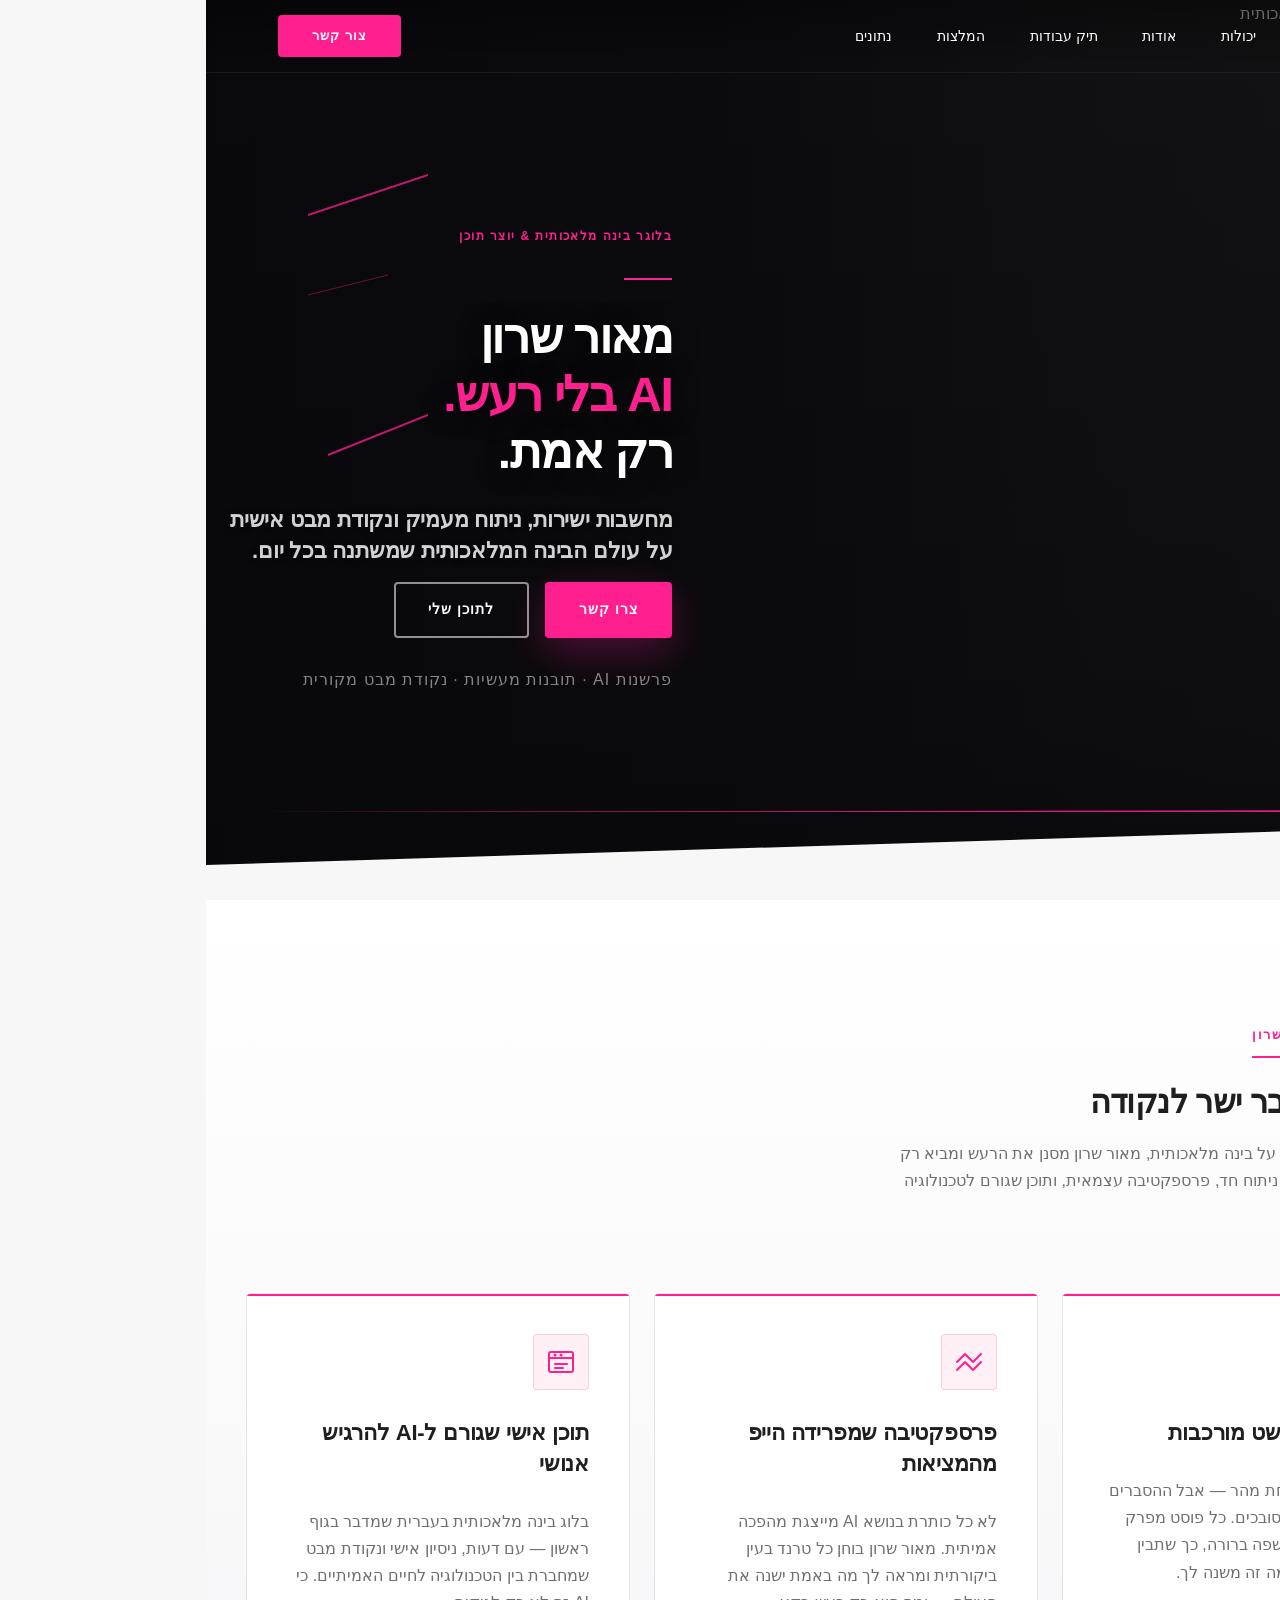
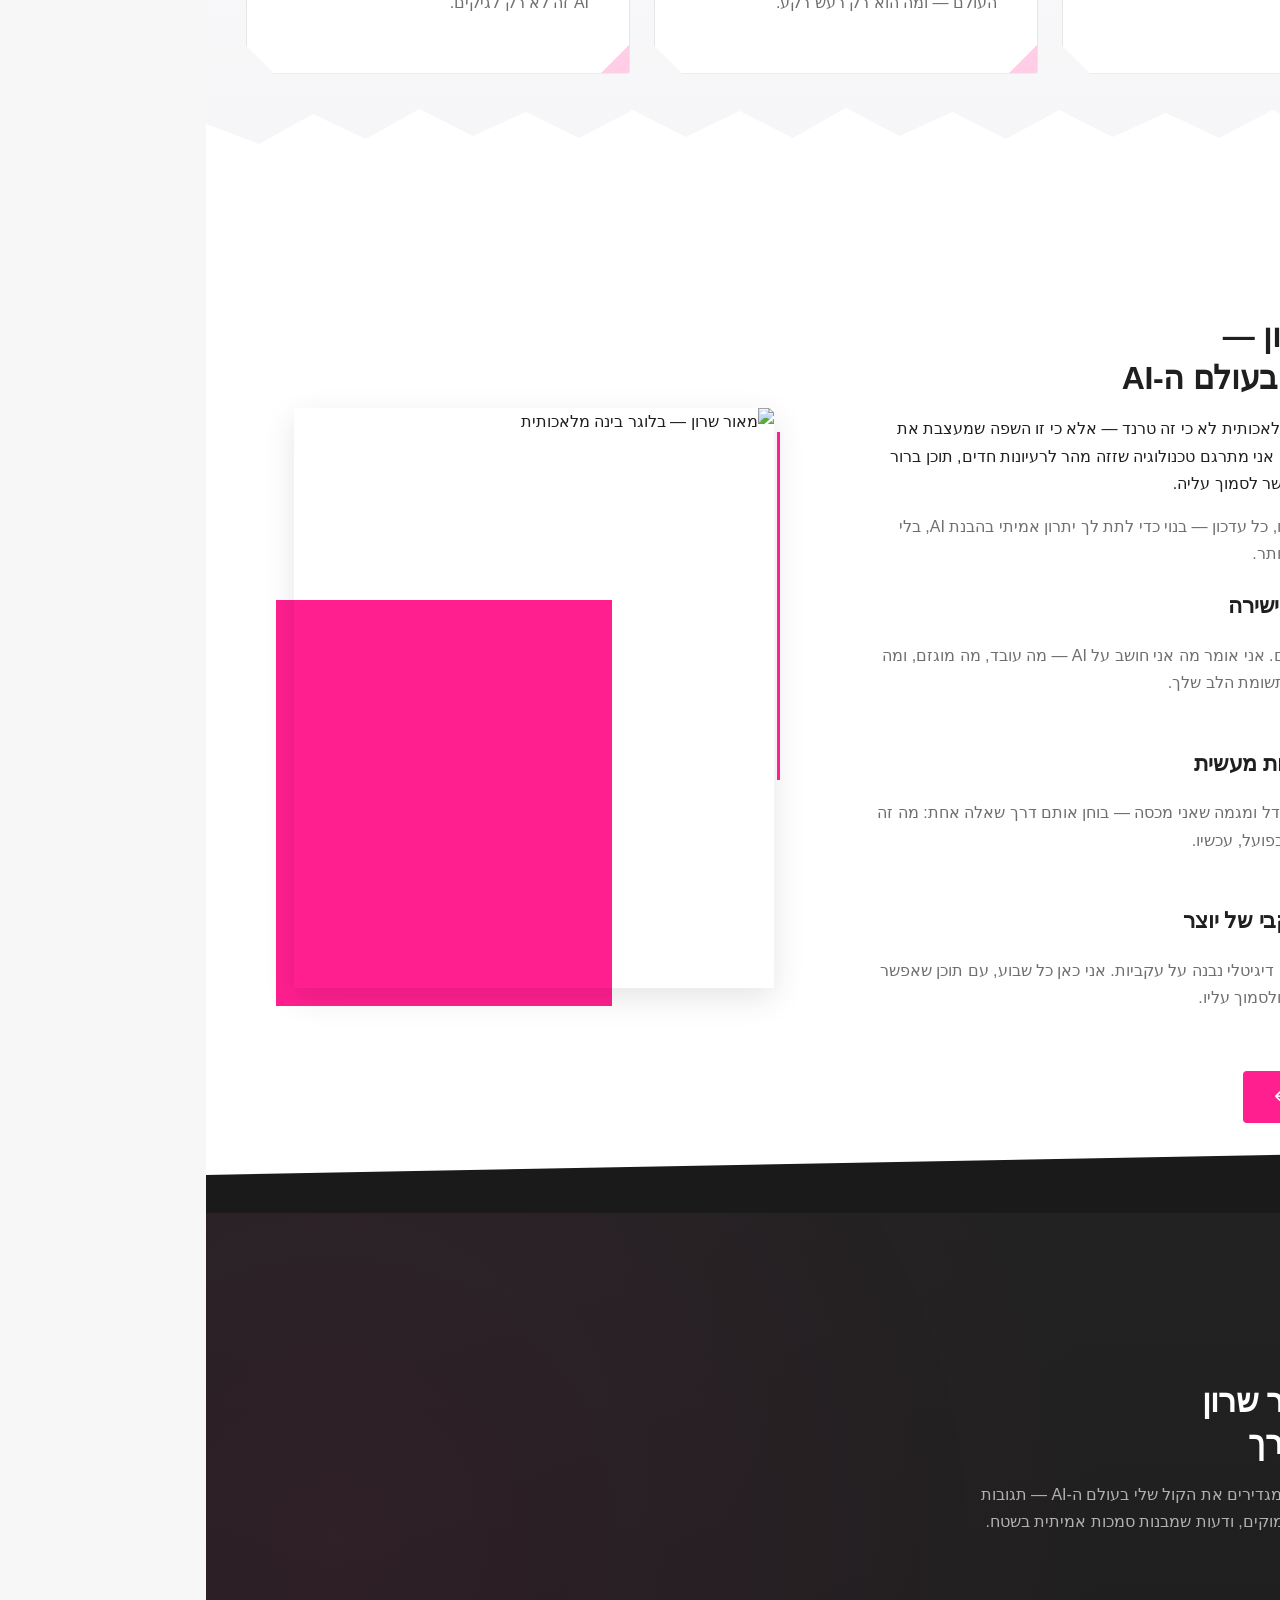
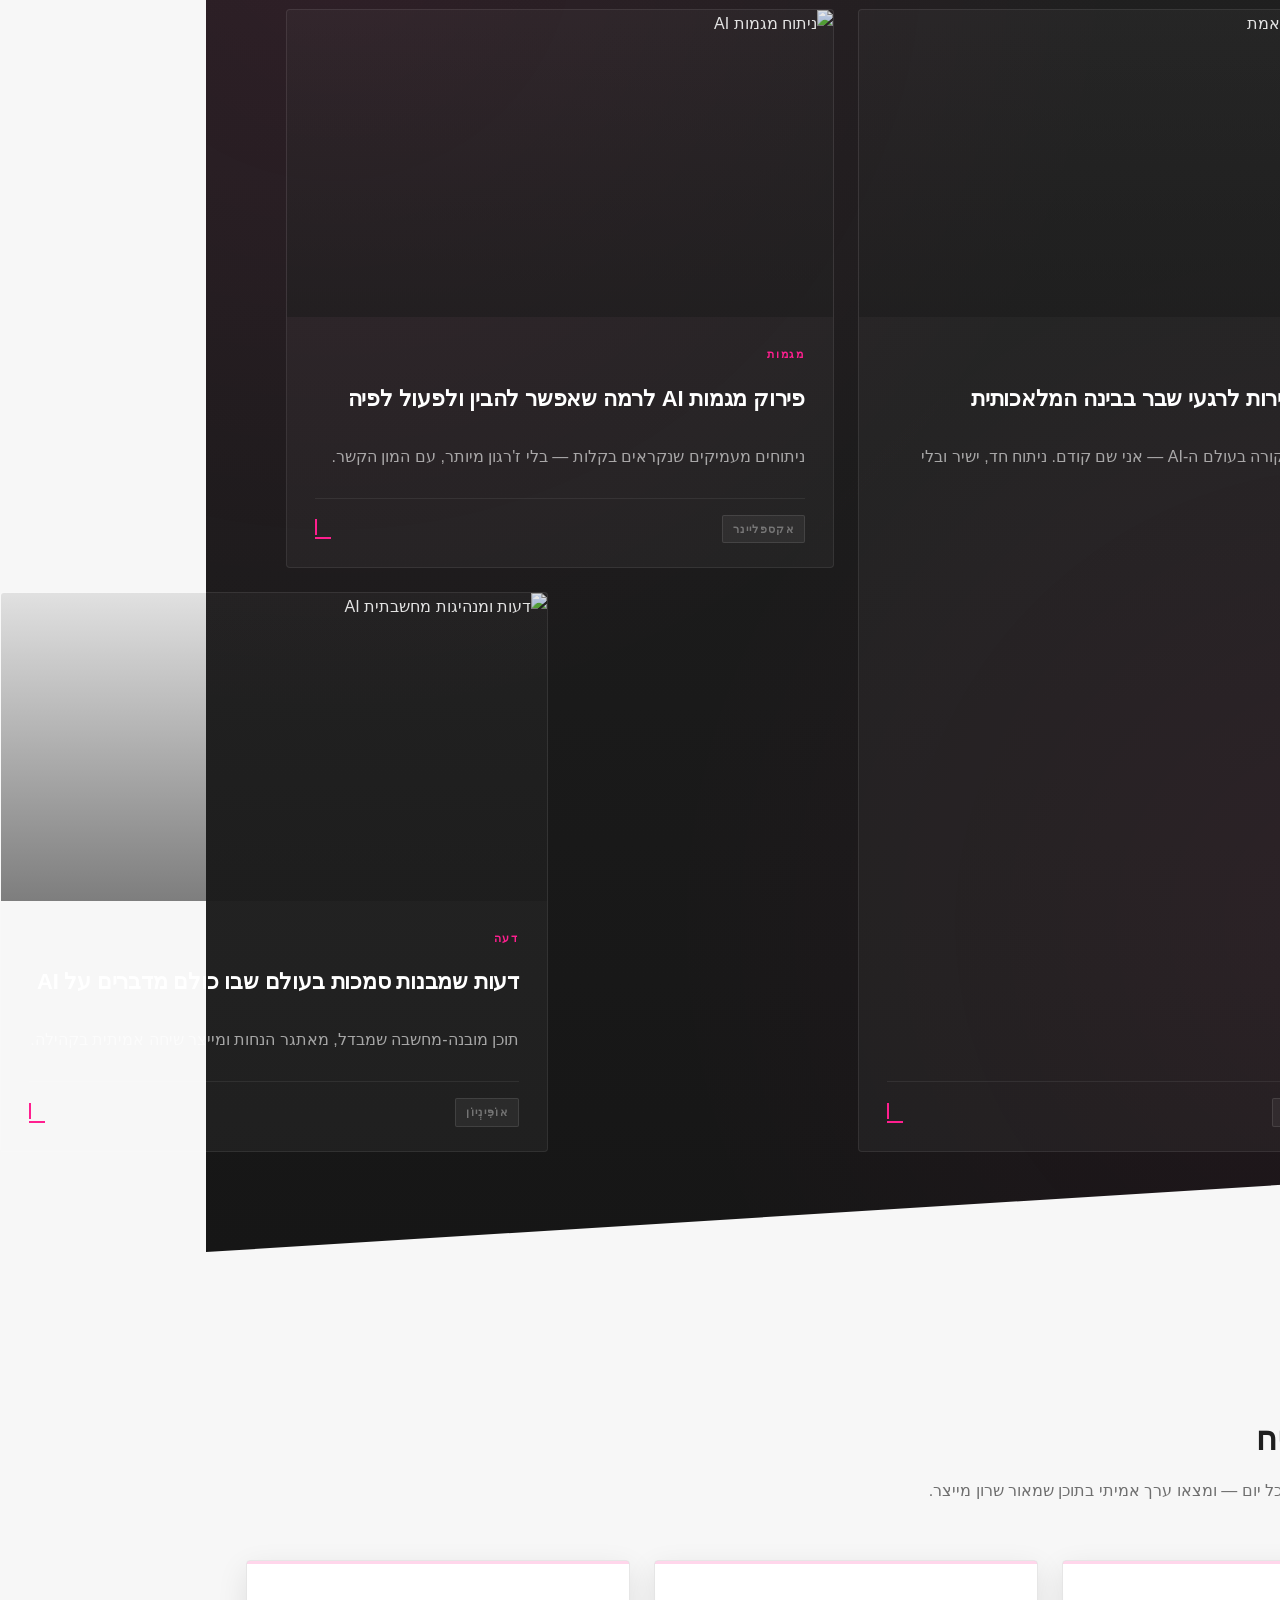
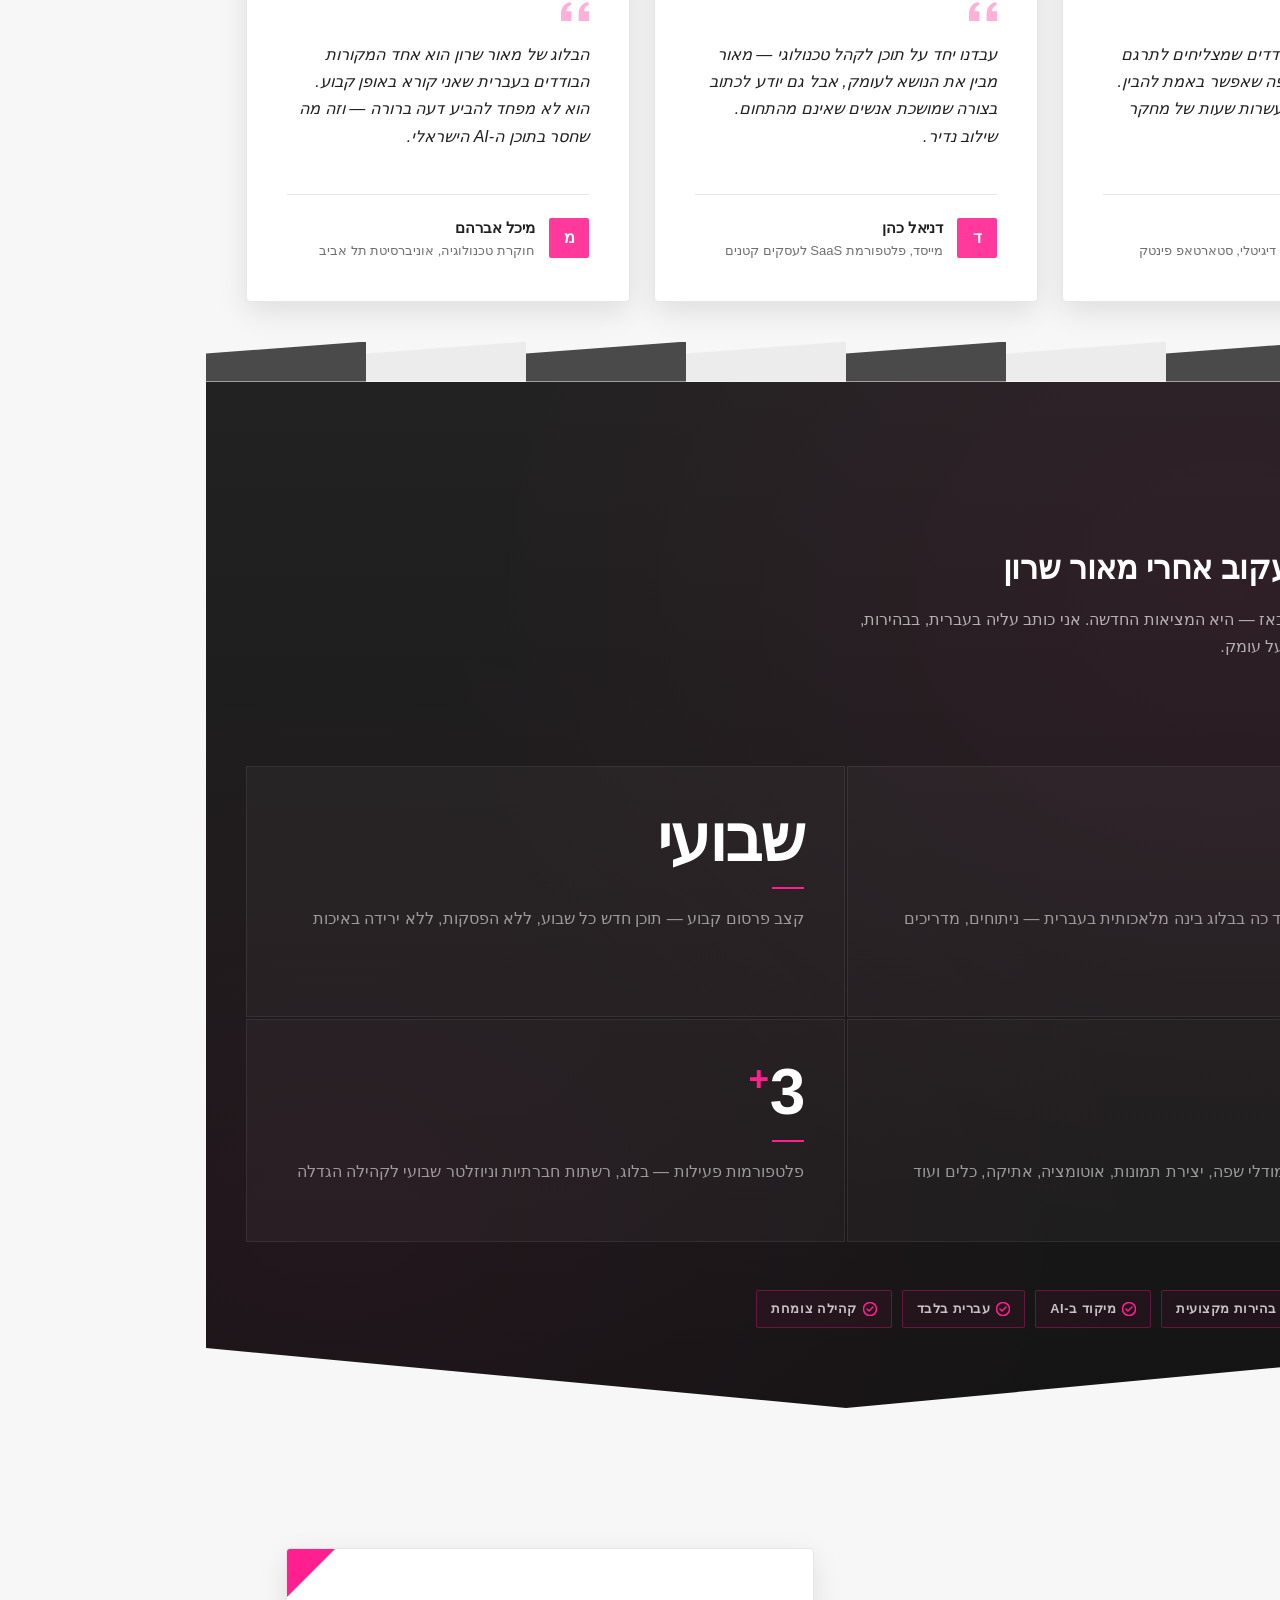
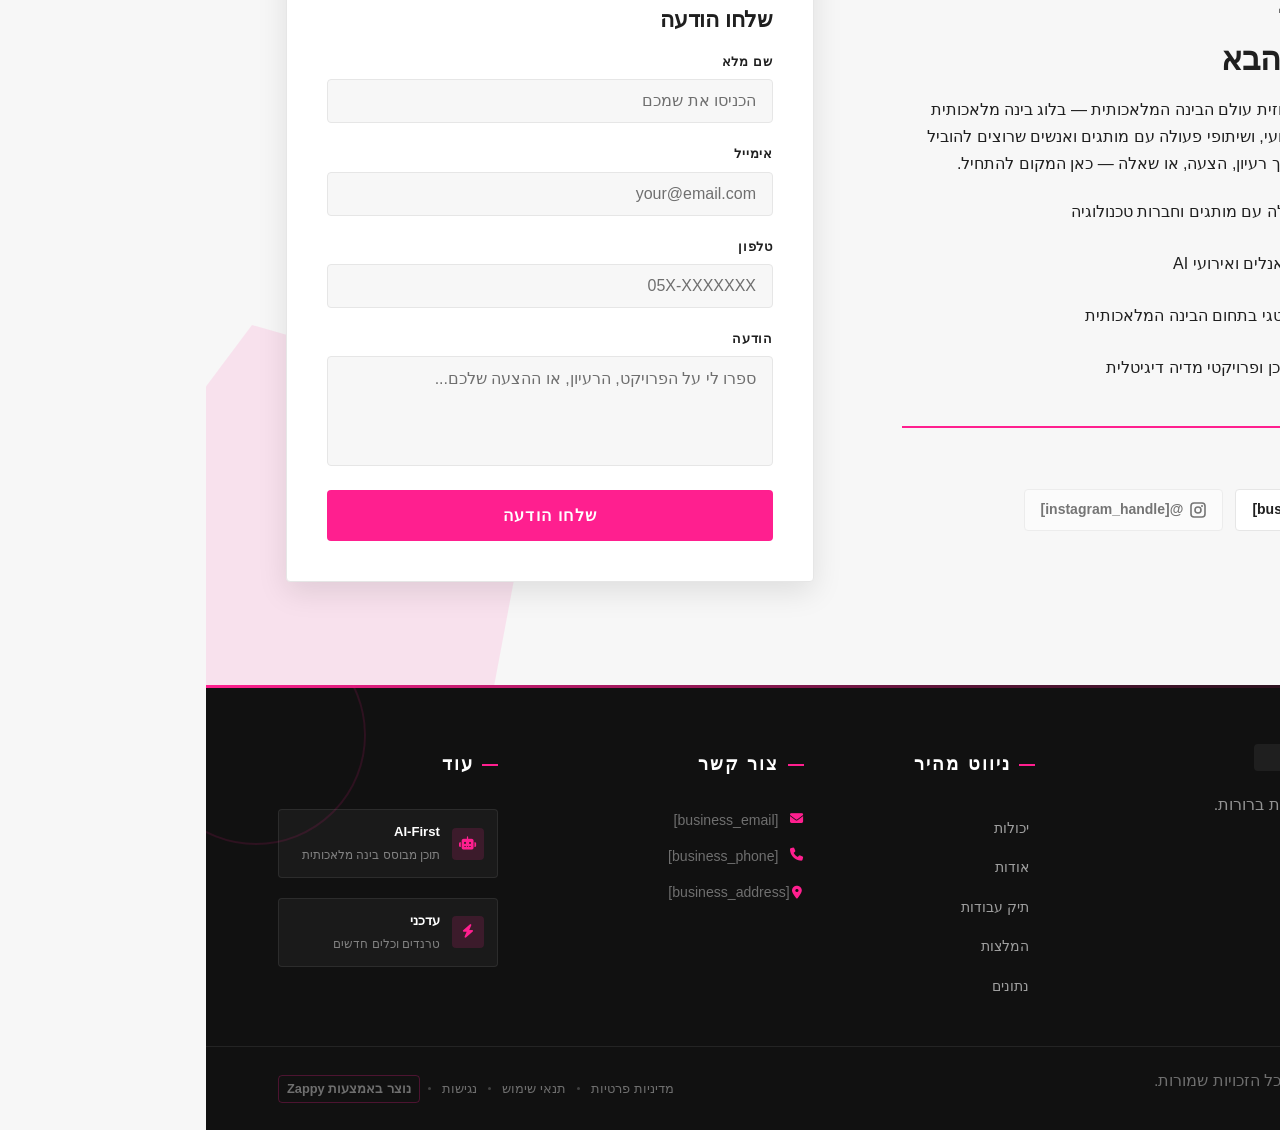
==== commit b373f58e: "Background sync: Progressive GitHub Sync" ====
--- a/public/index.html
+++ b/public/index.html
@@ -1 +1 @@
-<!doctype html><html dir="rtl" lang="he"><head><meta charset="UTF-8"><meta content="width=device-width,initial-scale=1" name="viewport"><meta content="index, follow" name="robots"><title>מאור שרון — מאור שרון</title><meta content="Maor Sharon is an AI-focused blogger building a personal brand in the artificial intelligence space. The site is intended to showcase his identity as a thought " name="description"><meta content="מאור שרון, בלוג בינה מלאכותית בעברית, מותג אישי דיגיטלי, איך ליצור תוכן דיגיטלי מוצלח" name="keywords"><link href="/assets/favicon.ico" rel="icon" type="image/x-icon"><link href="/assets/favicon-16x16.png" rel="icon" type="image/png" sizes="16x16"><link href="/assets/favicon-32x32.png" rel="icon" type="image/png" sizes="32x32"><link href="/assets/favicon-48x48.png" rel="icon" type="image/png" sizes="48x48"><link href="/assets/favicon-192x192.png" rel="icon" type="image/png" sizes="192x192"><link href="/assets/favicon-512x512.png" rel="icon" type="image/png" sizes="512x512"><link href="/assets/apple-touch-icon.png" rel="apple-touch-icon"><script>!function(){"use strict";var t="9148d837-8476-42dc-8181-cb7fd30a16cd",e="https://qaapi.zappy5.com/api/analytics/track",a=18e5,n=2592e6,o=!0,i=!0,r=!0;var s=function(){var e="zappy_visitor_"+t,a=null;try{if(a=localStorage.getItem(e)){var o=JSON.parse(a),i=Date.now();if(i-o.created<n)return o.lastSeen=i,localStorage.setItem(e,JSON.stringify(o)),o.id}}catch(t){console.warn("Zappy Analytics: LocalStorage not available")}var r="zv_"+Date.now()+"_"+Math.random().toString(36).substr(2,9);try{localStorage.setItem(e,JSON.stringify({id:r,created:Date.now(),lastSeen:Date.now()}))}catch(t){}return r}(),c=function(){var e="zappy_session_"+t,n=null;try{if(n=sessionStorage.getItem(e)){var o=JSON.parse(n),i=Date.now();if(i-o.timestamp<a)return o.timestamp=i,sessionStorage.setItem(e,JSON.stringify(o)),o.id}}catch(t){console.warn("Zappy Analytics: SessionStorage not available")}var r="zs_"+Date.now()+"_"+Math.random().toString(36).substr(2,9);try{sessionStorage.setItem(e,JSON.stringify({id:r,timestamp:Date.now()}))}catch(t){}return r}();function l(a,n){n=n||{};var o={website_id:t,event_type:a,page_path:window.location.pathname,referrer:document.referrer||"direct",visitor_id:s,session_id:c,metadata:n};if(navigator.sendBeacon){var i=new Blob([JSON.stringify(o)],{type:"application/json"});navigator.sendBeacon(e,i)}else fetch(e,{method:"POST",headers:{"Content-Type":"application/json"},body:JSON.stringify(o),keepalive:!0}).catch(function(t){console.warn("Zappy Analytics: Failed to track event",t)})}o&&l("pageview",{title:document.title,url:window.location.href}),i&&document.addEventListener("click",function(t){var e=t.target;if("BUTTON"===e.tagName||e.closest("button")){var a="BUTTON"===e.tagName?e:e.closest("button");l("click",{element:"button",text:a.textContent.trim().substring(0,100),id:a.id||null,class:a.className||null})}else if("A"===e.tagName||e.closest("a")){var n="A"===e.tagName?e:e.closest("a");l("navigation",{element:"link",text:n.textContent.trim().substring(0,100),href:n.href,external:n.hostname!==window.location.hostname})}},!0),r&&document.addEventListener("submit",function(t){var e=t.target;l("form_submit",{form_id:e.id||null,form_name:e.name||null,form_action:e.action||null,form_method:e.method||"GET"})},!0);var d=Date.now();window.addEventListener("beforeunload",function(){l("page_unload",{time_on_page:Math.floor((Date.now()-d)/1e3),page_path:window.location.pathname})}),window.zappyAnalytics={track:l,getVisitorId:function(){return s},getSessionId:function(){return c}}}()</script><meta content="מאור שרון — מאור שרון" property="og:title"><meta content="Maor Sharon is an AI-focused blogger building a personal brand in the artificial intelligence space. The site is intended to showcase his identity as a thought " property="og:description"><meta content="website" property="og:type"><meta content="he_IL" property="og:locale"><meta content="summary_large_image" name="twitter:card"><meta content="מאור שרון — מאור שרון" name="twitter:title"><meta content="Maor Sharon is an AI-focused blogger building a personal brand in the artificial intelligence space. The site is intended to showcase his identity as a thought " name="twitter:description"><link href="https://cdnjs.cloudflare.com/ajax/libs/font-awesome/6.4.0/css/all.min.css" rel="stylesheet"><link href="/assets/favicon.ico" rel="icon" type="image/x-icon"><link href="/assets/favicon-16x16.png" rel="icon" type="image/png" sizes="16x16"><link href="/assets/favicon-32x32.png" rel="icon" type="image/png" sizes="32x32"><link href="/assets/favicon-48x48.png" rel="icon" type="image/png" sizes="48x48"><link href="/assets/favicon-192x192.png" rel="icon" type="image/png" sizes="192x192"><link href="/assets/favicon-512x512.png" rel="icon" type="image/png" sizes="512x512"><link href="/assets/apple-touch-icon.png" rel="apple-touch-icon"><link href="https://cdn.jsdelivr.net/npm/vanilla-cookieconsent@3/dist/cookieconsent.css" rel="stylesheet"><script src="https://cdn.jsdelivr.net/npm/vanilla-cookieconsent@3/dist/cookieconsent.umd.js"></script><script src="https://cdn.jsdelivr.net/gh/mickidum/acc_toolbar/acctoolbar/acctoolbar.min.js"></script><link href="/styles.css" rel="stylesheet"><style id="zappy-dropdown-submenu-styles">#navMenu li:has(.sub-menu),.nav-menu li:has(.sub-menu),.navbar li:has(.sub-menu),nav li:has(.sub-menu){position:relative}#navMenu .sub-menu,.nav-menu .sub-menu,.navbar .sub-menu,nav .sub-menu{display:block!important;position:absolute!important;top:100%;left:0;min-width:220px;background:#fff;border-radius:8px;box-shadow:0 8px 25px rgba(0,0,0,.15);padding:8px 0;opacity:0;visibility:hidden;transform:translateY(10px);transition:all .3s ease;z-index:1000;list-style:none;pointer-events:none}#navMenu li:hover>.sub-menu,.nav-menu li:hover>.sub-menu,.navbar li:hover>.sub-menu,nav li:hover>.sub-menu{opacity:1!important;visibility:visible!important;transform:translateY(0)!important;pointer-events:auto!important}.sub-menu li{list-style:none;margin:0;padding:0}.sub-menu a{display:block!important;padding:10px 16px!important;color:var(--text-dark,#333)!important;font-weight:500;text-decoration:none;white-space:nowrap;transition:background-color .2s}.sub-menu a:hover{background-color:#f5f5f5}[dir=rtl] .nav-menu .sub-menu,[dir=rtl] .navbar .sub-menu,[dir=rtl] nav .sub-menu,html[lang=ar] .nav-menu .sub-menu,html[lang=ar] .navbar .sub-menu,html[lang=ar] nav .sub-menu,html[lang=he] .nav-menu .sub-menu,html[lang=he] .navbar .sub-menu,html[lang=he] nav .sub-menu{left:auto!important;right:0!important}.sub-menu:empty,.sub-menu:not(:has(li)),.sub-menu:not(:has(li:not(.zappy-hidden-menu-item))){display:none!important;opacity:0!important;visibility:hidden!important;pointer-events:none!important}li:has(.menu-group-title):hover>.sub-menu{opacity:1!important;visibility:visible!important;transform:translateY(0)!important;pointer-events:auto!important}#navMenu>li>.menu-group-title,.nav-menu>li>.menu-group-title{display:inline-block;padding:.5rem 1rem;cursor:default;user-select:none}@media (max-width:768px){#navMenu .sub-menu,.nav-menu .sub-menu,.navbar .sub-menu,nav .sub-menu{position:static!important;transform:none!important;box-shadow:none!important;background:0 0!important;max-height:0;overflow:hidden;opacity:0;visibility:hidden;transition:max-height .3s ease,opacity .3s ease;padding:0!important;border-radius:0!important}.sub-menu.mobile-expanded{max-height:500px!important;opacity:1!important;visibility:visible!important;padding:8px 0 8px 16px!important}[dir=rtl] .sub-menu.mobile-expanded,html[lang=he] .sub-menu.mobile-expanded{padding:8px 16px 8px 0!important}#navMenu li:hover>.sub-menu,.nav-menu li:hover>.sub-menu,.navbar li:hover>.sub-menu,nav li:hover>.sub-menu{opacity:0;visibility:hidden;pointer-events:none}#navMenu li>.sub-menu.mobile-expanded,.nav-menu li>.sub-menu.mobile-expanded,.navbar li>.sub-menu.mobile-expanded,nav li>.sub-menu.mobile-expanded{opacity:1!important;visibility:visible!important;pointer-events:auto!important}#navMenu li:has(.sub-menu),.nav-menu li:has(.sub-menu),.navbar li:has(.sub-menu),nav li:has(.sub-menu){display:flex!important;flex-wrap:wrap!important;align-items:center!important;position:relative!important;min-height:44px!important}#navMenu li:has(.sub-menu)>a,.nav-menu li:has(.sub-menu)>a,.navbar li:has(.sub-menu)>a,nav li:has(.sub-menu)>a{flex:1!important;min-width:0!important}#navMenu li:has(.sub-menu)>.menu-group-title,.nav-menu li:has(.sub-menu)>.menu-group-title,.navbar li:has(.sub-menu)>.menu-group-title,nav li:has(.sub-menu)>.menu-group-title{flex:1!important;min-width:0!important;padding:0!important;line-height:inherit!important}#navMenu li:has(.sub-menu)>.sub-menu,.nav-menu li:has(.sub-menu)>.sub-menu,.navbar li:has(.sub-menu)>.sub-menu,nav li:has(.sub-menu)>.sub-menu{flex-basis:100%!important;width:100%!important}#navMenu li:has(.sub-menu)>a [class*=arrow],#navMenu li:has(.sub-menu)>a [class*=chevron],.nav-menu li:has(.sub-menu)>a .fa-angle-down,.nav-menu li:has(.sub-menu)>a .fa-chevron-down,.nav-menu li:has(.sub-menu)>a [class*=arrow],.nav-menu li:has(.sub-menu)>a [class*=chevron],nav li:has(.sub-menu)>a [class*=arrow],nav li:has(.sub-menu)>a [class*=chevron]{display:none!important;visibility:hidden!important}.mobile-submenu-toggle{display:flex!important;align-items:center!important;justify-content:center!important;width:44px!important;height:auto!important;background:0 0!important;border:none!important;cursor:pointer!important;color:var(--text-light)!important;position:static!important;flex-shrink:0!important;align-self:stretch!important;z-index:2!important;padding:0!important;margin:0!important}.mobile-submenu-toggle::after{content:''!important;width:0!important;height:0!important;border-left:6px solid transparent!important;border-right:6px solid transparent!important;border-top:7px solid currentColor!important;transition:transform .3s ease!important}.mobile-submenu-toggle.expanded::after{transform:rotate(180deg)!important}.sub-menu a{padding:10px 0!important;display:block!important;color:var(--text-light)!important}.navbar .sub-menu li a,.zappy-products-dropdown .sub-menu a,nav.navbar .sub-menu li a{color:var(--text-light)!important}}@media (min-width:769px){.mobile-submenu-toggle{display:none!important}}</style><style id="mobile-lang-menu-deployed-css">@media (max-width:768px){.lang-switcher,.nav-container .lang-switcher,.nav-cta-container .lang-switcher,.nav-ecommerce-icons .lang-switcher,.nav-icons-left .lang-switcher,.navbar .lang-switcher,.navbar .nav-cta-container .lang-switcher{display:none!important}.mobile-lang-menu{width:100%;border-top:1px solid rgba(128,128,128,.2);padding:8px 0 0 0;margin-top:8px}.mobile-lang-toggle{display:flex!important;align-items:center;justify-content:space-between;width:100%;padding:12px 16px;background:0 0;border:none;cursor:pointer;font-size:15px;color:inherit;font-family:inherit}.mobile-lang-toggle::after{content:'';display:inline-block;width:8px;height:8px;border-right:2px solid currentColor;border-bottom:2px solid currentColor;transform:rotate(45deg);transition:transform .3s ease;margin-left:8px}.mobile-lang-toggle.expanded::after{transform:rotate(-135deg)}.mobile-lang-options{max-height:0;overflow:hidden;transition:max-height .3s ease}.mobile-lang-options.expanded{max-height:300px}.mobile-lang-option{display:flex!important;align-items:center;gap:10px;padding:10px 24px;text-decoration:none;color:inherit;font-size:14px;font-family:inherit}.mobile-lang-option:hover{background:rgba(128,128,128,.1)}.mobile-lang-option.active{font-weight:600;opacity:.7;pointer-events:none}.mobile-lang-option img{width:20px;height:20px;border-radius:50%}}@media (min-width:769px){.mobile-lang-menu{display:none!important}}</style><style id="zappy-widget-visibility">#mic-access-tool-box,#mic-access-tool-general-button,#mic-init-access-tool #mic-access-tool-box,#mic-init-access-tool #mic-access-tool-general-button,#mic-init-access-tool .mic-access-tool-general-button,._access-icon,._access-menu,.mic-access-tool-box,.mic-access-tool-general-button,div[id*=mic-access-tool-box]{display:none!important;visibility:hidden!important;opacity:0!important;pointer-events:none!important}</style></head><body><nav class="navbar" dir="rtl"><button class="mobile-toggle" aria-label="Menu" id="mobileToggle"><svg viewBox="0 0 24 24" fill="none" height="24" width="24" class="hamburger-icon"><path d="M3 12h18M3 6h18M3 18h18" stroke="currentColor" stroke-width="2" stroke-linecap="round"></path></svg><svg viewBox="0 0 24 24" fill="none" height="24" width="24" class="close-icon" style="display:none"><path d="M18 6L6 18M6 6l12 12" stroke="currentColor" stroke-width="2" stroke-linecap="round"></path></svg></button><button class="phone-header-btn" aria-label="Call" data-phone="[business_phone]"><svg viewBox="0 0 24 24" fill="currentColor" height="20" width="20"><path d="M22 16.92v3a2 2 0 0 1-2.18 2 19.79 19.79 0 0 1-8.63-3.07 19.5 19.5 0 0 1-6-6 19.79 19.79 0 0 1-3.07-8.67A2 2 0 0 1 4.11 2h3a2 2 0 0 1 2 1.72 12.84 12.84 0 0 0 .7 2.81 2 2 0 0 1-.45 2.11L8.09 9.91a16 16 0 0 0 6 6l1.27-1.27a2 2 0 0 1 2.11-.45 12.84 12.84 0 0 0 2.81.7A2 2 0 0 1 22 16.92z"></path></svg></button><div class="nav-container"><div class="nav-right-group"><div class="nav-brand"><a href="/" class="logo-link"><img alt="מאור שרון" src="/assets/business-logo.webp" class="logo"></a></div><ul class="nav-menu" id="navMenu"><li><a href="#features">יכולות</a></li><li><a href="#about">אודות</a></li><li><a href="#showcase">תיק עבודות</a></li><li><a href="#testimonials">המלצות</a></li><li><a href="#stats">נתונים</a></li></ul></div><div class="nav-cta-container"><a href="#contact" class="nav-cta-btn">צור קשר</a></div></div></nav><script>window.addEventListener("load",function(){const e=document.querySelector(".navbar, nav, header");if(!e)return void console.log("[Navbar] Navbar element not found");let t=document.getElementById("mobileToggle")||document.querySelector(".mobile-toggle")||document.querySelector(".hamburger")||document.querySelector(".hamburger-menu")||document.querySelector(".menu-toggle")||document.querySelector(".burger-menu")||document.querySelector('[aria-label="Menu"]')||document.querySelector('[aria-label="תפריט"]');const o=document.querySelector(".phone-header-btn"),n=window.getComputedStyle(e);let r=n.backgroundColor;if(console.log("[Navbar] Initial navbar background:",r),"transparent"===r||"rgba(0, 0, 0, 0)"===r||r.startsWith("rgba")&&r.includes(", 0)")){const e=n.backgroundImage;if(e&&"none"!==e)console.log("[Navbar] Navbar has background image/gradient, using dark text"),r="rgb(240, 240, 240)";else{const e=window.getComputedStyle(document.body).backgroundColor;console.log("[Navbar] Navbar transparent, using body background:",e),r=e}}const i=r.match(/\d+/g);if(i&&i.length>=3){const e=(.299*parseInt(i[0])+.587*parseInt(i[1])+.114*parseInt(i[2]))/255;console.log("[Navbar] Mobile button colors preserved from Claude CSS (luminance:",e.toFixed(2)+")");const n=document.createElement("style");n.id="zappy-mobile-nav-fix";document.documentElement.lang;document.documentElement.dir,n.textContent='\n        /* Hide mobile buttons on desktop, show only on mobile */\n        @media (min-width: 769px) {\n          .mobile-toggle,\n          .phone-header-btn {\n            display: none !important;\n          }\n        }\n        \n        /* Show and position mobile buttons correctly on mobile */\n        @media (max-width: 768px) {\n          .mobile-toggle,\n          .phone-header-btn {\n            position: absolute !important;\n            top: 50% !important;\n            transform: translateY(-50%) !important;\n            z-index: 1001 !important;\n            display: flex !important;\n            align-items: center !important;\n            justify-content: center !important;\n            width: 36px !important;\n            height: 36px !important;\n            border-radius: 50% !important;\n            border: none !important;\n            cursor: pointer !important;\n            padding: 6px !important;\n            background: none !important;\n            color: var(--nav-text, var(--text-light)) !important;\n          }\n          \n          /* LTR positioning (default): hamburger LEFT, phone RIGHT */\n          html:not([dir="rtl"]):not([lang="he"]):not([lang="ar"]) .mobile-toggle,\n          html[dir="ltr"] .mobile-toggle {\n            left: 12px !important;\n            right: auto !important;\n          }\n          html:not([dir="rtl"]):not([lang="he"]):not([lang="ar"]) .phone-header-btn,\n          html[dir="ltr"] .phone-header-btn {\n            right: 12px !important;\n            left: auto !important;\n          }\n          \n          /* RTL positioning: hamburger RIGHT, phone LEFT */\n          html[dir="rtl"] .mobile-toggle,\n          html[lang="he"] .mobile-toggle,\n          html[lang="ar"] .mobile-toggle {\n            right: 12px !important;\n            left: auto !important;\n          }\n          html[dir="rtl"] .phone-header-btn,\n          html[lang="he"] .phone-header-btn,\n          html[lang="ar"] .phone-header-btn {\n            left: 12px !important;\n            right: auto !important;\n          }\n          \n          /* CRITICAL: Ensure nav-container has min-height on mobile */\n          /* All children are positioned absolutely/fixed on mobile, so height:auto collapses to 0 */\n          .nav-container {\n            min-height: 70px !important;\n            position: relative !important;\n          }\n          \n          /* Ensure SVG icons are properly sized and inherit color */\n          .mobile-toggle svg,\n          .phone-header-btn svg {\n            width: 24px !important;\n            height: 24px !important;\n            /* Don\'t force display - let JavaScript control hamburger/close toggle */\n          }\n          \n          /* Reset nav-cta-container on mobile - remove desktop box-shadow/padding */\n          /* that creates a visible ghost box when CTA button is hidden */\n          .nav-cta-container {\n            box-shadow: none !important;\n            padding: 0 !important;\n          }\n          \n          /* Hide nav-cta-container entirely on mobile when there\'s no lang-switcher */\n          /* (only the CTA button is inside, and it\'s hidden on mobile) */\n          .nav-cta-container:not(:has(.lang-switcher)) {\n            display: none !important;\n          }\n          \n          /* CRITICAL: Prevent hero image fade gradient from bleeding over headline text */\n          /* The .image-fade-gradient has bottom: -30px (extends below parent) */\n          /* On mobile stacked layout, this overlaps the h1 text below the image */\n          .hero-image-column {\n            overflow: hidden !important;\n          }\n          .image-fade-gradient {\n            bottom: 0 !important;\n          }\n          \n          /* Hide desktop language switcher on mobile - hamburger menu handles it */\n          /* High specificity to override stored CSS */\n          .lang-switcher,\n          .nav-cta-container .lang-switcher,\n          .nav-container .lang-switcher,\n          .navbar .lang-switcher,\n          .navbar .nav-cta-container .lang-switcher {\n            display: none !important;\n          }\n        }\n      ';const r=document.getElementById("zappy-mobile-nav-fix");r&&r.remove(),document.head.appendChild(n),console.log("[Navbar] Critical CSS injected for mobile nav positioning");const l=window.innerWidth<=768;if(t){const e=t.querySelector(".hamburger-icon"),o=t.querySelector(".close-icon");e&&(e.style.setProperty("width","24px","important"),e.style.setProperty("height","24px","important"),e.style.setProperty("display","block","important")),o&&(o.style.setProperty("width","24px","important"),o.style.setProperty("height","24px","important"),o.style.setProperty("display","none","important")),l?(t.style.setProperty("position","absolute","important"),t.style.setProperty("top","50%","important"),t.style.setProperty("transform","translateY(-50%)","important"),t.style.setProperty("z-index","1001","important"),t.style.removeProperty("left"),t.style.removeProperty("right"),console.log("[Navbar] Mobile toggle positioning applied (mobile viewport)")):(t.style.removeProperty("position"),t.style.removeProperty("top"),t.style.removeProperty("transform"),t.style.removeProperty("z-index"),t.style.removeProperty("left"),t.style.removeProperty("right"),console.log("[Navbar] Desktop viewport - cleared mobile toggle inline positioning"))}if(o){const e=o.querySelector("svg");e&&(e.style.width="24px",e.style.height="24px",e.setAttribute("width","24"),e.setAttribute("height","24")),l?(o.style.setProperty("position","absolute","important"),o.style.setProperty("top","50%","important"),o.style.setProperty("transform","translateY(-50%)","important"),o.style.setProperty("z-index","1001","important"),o.style.removeProperty("left"),o.style.removeProperty("right"),console.log("[Navbar] Phone button positioning applied (mobile viewport)")):(o.style.removeProperty("position"),o.style.removeProperty("top"),o.style.removeProperty("transform"),o.style.removeProperty("z-index"),o.style.removeProperty("left"),o.style.removeProperty("right"),console.log("[Navbar] Desktop viewport - cleared phone button inline positioning"))}}else console.log("[Navbar] Could not parse background color:",r);t=document.getElementById("mobileToggle")||document.querySelector(".mobile-toggle")||document.querySelector(".hamburger")||document.querySelector(".hamburger-menu")||document.querySelector(".menu-toggle")||document.querySelector(".burger-menu")||document.querySelector('[aria-label="Menu"]')||document.querySelector('[aria-label="תפריט"]');const l=document.getElementById("navMenu")||document.querySelector(".nav-menu")||document.querySelector(".nav-links")||document.querySelector("nav ul:not(.submenu)");if(!t||!l)return void console.log("[Navbar] Mobile toggle or menu not found:",{toggle:!!t,menu:!!l});l.id||(l.id="navMenu"),console.log("[Navbar] Initializing mobile menu...");const a=t.cloneNode(!0);t.parentNode.replaceChild(a,t),a.addEventListener("click",function(e){e.preventDefault(),e.stopPropagation();const t=this.querySelector(".hamburger-icon"),o=this.querySelector(".close-icon");l.classList.contains("active")?(l.classList.remove("active"),t&&t.style.setProperty("display","block","important"),o&&o.style.setProperty("display","none","important"),document.body.style.overflow="",console.log("[Navbar] Menu closed")):(l.classList.add("active"),t&&t.style.setProperty("display","none","important"),o&&o.style.setProperty("display","block","important"),document.body.style.overflow="hidden",console.log("[Navbar] Menu opened"))}),l.querySelectorAll("a").forEach(function(e){e.addEventListener("click",function(){if("#"===this.getAttribute("href"))return;const e=a.querySelector(".hamburger-icon"),t=a.querySelector(".close-icon");l.classList.remove("active"),e&&e.style.setProperty("display","block","important"),t&&t.style.setProperty("display","none","important"),document.body.style.overflow="",console.log("[Navbar] Menu closed (link clicked)")})});var s=l.querySelectorAll(".dropdown-toggle");s.forEach(function(e){e.addEventListener("click",function(e){e.preventDefault(),e.stopPropagation();var t=this.closest(".nav-dropdown");t&&(t.parentNode.querySelectorAll(".nav-dropdown.open").forEach(function(e){e!==t&&e.classList.remove("open")}),t.classList.toggle("open"),console.log("[Navbar] Dropdown toggled:",t.classList.contains("open")?"open":"closed"))})}),document.addEventListener("click",function(e){e.target.closest(".nav-dropdown")||document.querySelectorAll(".nav-dropdown.open").forEach(function(e){e.classList.remove("open")})}),console.log("[Navbar] Dropdown handlers initialized for "+s.length+" dropdowns"),o&&o.addEventListener("click",function(){const e=document.querySelectorAll('a[href^="tel:"]'),t=e.length>0?e[0].getAttribute("href").replace("tel:",""):"[business_phone]";window.location.href="tel:"+t,console.log("[Navbar] Phone button clicked")}),console.log("[Navbar] Mobile menu initialized successfully");const p=function(){const e=document.querySelector(".whatsapp-float");e&&(window.innerWidth>=769?(e.style.setProperty("display","none","important"),e.style.setProperty("visibility","hidden","important"),e.style.setProperty("opacity","0","important"),e.style.setProperty("pointer-events","none","important"),console.log("[WhatsApp] Button hidden on desktop")):(e.style.removeProperty("display"),e.style.removeProperty("visibility"),e.style.removeProperty("opacity"),e.style.removeProperty("pointer-events"),console.log("[WhatsApp] Button visible on mobile")))};let c;p(),window.addEventListener("resize",function(){clearTimeout(c),c=setTimeout(p,100)})})</script><main><section class="index-hero-section" data-layout-spec="בית-hero" dir="rtl" id="hero" data-hero-type="fullscreen-scrim" data-zappy-content-align="center-left"><style data-zappy-align-style="true">#hero>[data-zappy-align-target]{margin-top:auto!important;margin-bottom:auto!important;margin-left:0!important;margin-right:auto!important;display:flex!important;flex-direction:column!important;align-items:flex-end!important}#hero>[data-zappy-align-target]>*{margin-left:0!important;margin-right:auto!important;min-width:33.33%!important;text-align:start!important;justify-content:center!important}@media (max-width:768px){#hero>[data-zappy-align-target]{align-items:center!important;justify-content:center!important;margin-top:auto!important;margin-bottom:auto!important;margin-left:auto!important;margin-right:auto!important}#hero>[data-zappy-align-target]>*{margin-left:auto!important;margin-right:auto!important}}</style><div class="index-hero-bg"><img alt="מאור שרון – בלוגר בינה מלאכותית" src="/assets/site-index-hero-image-1.webp" data-context="Cinematic dark portrait of Maor Sharon, an Israeli AI blogger and tech thought leader, standing confidently in a modern minimalist tech environment. Dark charcoal and near-black tones dominate the scene. Subtle hot pink (#FF1F8F) geometric vector lines and angular shapes are integrated into the background as abstract digital art elements. Studio-quality lighting with a slight rim light on the subject. The right side of the frame (where the subject faces or stands) is more open and airy, leaving the left side for text overlay. Professional, editorial, high-contrast photography style suitable for a personal brand landing page." data-placeholder="index-hero-image-1" height="900" width="1440" class="zappy-editable-image" data-element-id="img-1774269903887-jfxpn45dg" data-element-type="image" data-hero-background="true" data-hero-bg="true" data-resize-handler-attached="true"></div><div class="index-hero-scrim" aria-hidden="true"></div><div class="index-hero-geo" aria-hidden="true"><svg viewBox="0 0 120 400" xmlns="http://www.w3.org/2000/svg" fill="none" aria-hidden="true" data-no-icon-edit="true" preserveAspectRatio="none"><line stroke="#FF1F8F" stroke-width="2" x1="0" x2="120" y1="80" y2="40"></line><line stroke="#FF1F8F" stroke-width="1" x1="0" x2="80" y1="160" y2="140" opacity="0.5"></line><line stroke="#FF1F8F" stroke-width="2" x1="20" x2="120" y1="320" y2="280"></line></svg></div><div class="index-hero-content" data-zappy-align-target="true"><div class="index-hero-inner"><p class="zappy-editable"><span class="index-hero-label">בלוגר בינה מלאכותית &amp; יוצר תוכן</span></p><div class="index-hero-rule" aria-hidden="true"></div><h1 class="index-hero-h1">מאור שרון<br><span class="index-hero-h1-accent">AI בלי רעש.</span><br>רק אמת.</h1><h3 class="index-hero-h3">מחשבות ישירות, ניתוח מעמיק ונקודת מבט אישית<br class="index-hero-br">על עולם הבינה המלאכותית שמשתנה בכל יום.</h3><div class="index-hero-ctas"><a href="#contact" class="index-hero-btn-primary" data-element-id="btn-1774269903884-tzwufh2ip" data-element-type="button" data-native-element="true">צרו קשר</a><a href="#content" class="index-hero-btn-secondary" data-element-id="btn-1774269903884-y6nhze94o" data-element-type="button" data-native-element="true">לתוכן שלי</a></div><p class="index-hero-trust">פרשנות AI · תובנות מעשיות · נקודת מבט מקורית</p></div></div><div class="index-hero-divider-wrapper" aria-hidden="true"><div class="index-hero-divider-pink" aria-hidden="true"></div><svg viewBox="0 0 1440 90" xmlns="http://www.w3.org/2000/svg" aria-hidden="true" data-no-icon-edit="true" preserveAspectRatio="none"><path d="M0,90 L0,55 L1440,15 L1440,90 Z" fill="var(--bg-light)"></path></svg></div></section><section class="index-features-section" data-layout-spec="בית-features" dir="rtl" id="features"><div class="index-features-container"><div class="index-features-intro"><span class="index-features-label">למה לעקוב אחרי מאור שרון</span><h2 class="index-features-heading">תוכן AI שמדבר ישר לנקודה</h2><p class="index-features-subtext">בעולם שבו כולם מדברים על בינה מלאכותית, מאור שרון מסנן את הרעש ומביא רק את מה שבאמת חשוב — ניתוח חד, פרספקטיבה עצמאית, ותוכן שגורם לטכנולוגיה להרגיש אנושית.</p></div><div class="index-features-grid"><article class="index-feature-card"><div class="index-feature-card-inner"><div class="index-feature-icon-wrap"><svg viewBox="0 0 32 32" xmlns="http://www.w3.org/2000/svg" fill="none" data-element-type="icon" data-icon-type="svg" height="32" width="32" aria-hidden="true" stroke="var(--primary)" stroke-linecap="round" stroke-linejoin="round" stroke-width="2"><circle cx="16" cy="16" r="12"></circle><path d="M16 10 L16 16 L20 20"></path><path d="M10 6 L6 2"></path><path d="M22 6 L26 2"></path></svg></div><div class="index-feature-content"><h3 class="index-feature-title">ניתוח AI שמפשט מורכבות</h3><p class="index-feature-text">הטכנולוגיה מתפתחת מהר — אבל ההסברים לא חייבים להיות מסובכים. כל פוסט מפרק מושגים מורכבים לשפה ברורה, כך שתבין בדיוק מה קורה ולמה זה משנה לך.</p></div></div><div class="index-feature-card-cut"></div></article><article class="index-feature-card"><div class="index-feature-card-inner"><div class="index-feature-icon-wrap"><svg viewBox="0 0 32 32" xmlns="http://www.w3.org/2000/svg" fill="none" data-element-type="icon" data-icon-type="svg" height="32" width="32" aria-hidden="true" stroke="var(--primary)" stroke-linecap="round" stroke-linejoin="round" stroke-width="2"><path d="M4 16 L12 8 L20 16 L28 8"></path><path d="M4 24 L12 16 L20 24 L28 16"></path></svg></div><div class="index-feature-content"><h3 class="index-feature-title">פרספקטיבה שמפרידה הייפ מהמציאות</h3><p class="index-feature-text">לא כל כותרת בנושא AI מייצגת מהפכה אמיתית. מאור שרון בוחן כל טרנד בעין ביקורתית ומראה לך מה באמת ישנה את העולם — ומה הוא רק רעש רקע.</p></div></div><div class="index-feature-card-cut"></div></article><article class="index-feature-card"><div class="index-feature-card-inner"><div class="index-feature-icon-wrap"><svg viewBox="0 0 32 32" xmlns="http://www.w3.org/2000/svg" fill="none" data-element-type="icon" data-icon-type="svg" height="32" width="32" aria-hidden="true" stroke="var(--primary)" stroke-linecap="round" stroke-linejoin="round" stroke-width="2"><rect height="20" rx="2" width="24" y="6" x="4"></rect><path d="M4 12 L28 12"></path><circle cx="10" cy="9" r="1.5" stroke="none" fill="var(--primary)"></circle><circle cx="16" cy="9" r="1.5" stroke="none" fill="var(--primary)"></circle><path d="M10 18 L22 18"></path><path d="M10 22 L18 22"></path></svg></div><div class="index-feature-content"><h3 class="index-feature-title">תוכן אישי שגורם ל-AI להרגיש אנושי</h3><p class="index-feature-text">בלוג בינה מלאכותית בעברית שמדבר בגוף ראשון — עם דעות, ניסיון אישי ונקודת מבט שמחברת בין הטכנולוגיה לחיים האמיתיים. כי AI זה לא רק לגיקים.</p></div></div><div class="index-feature-card-cut"></div></article></div></div><div class="index-features-divider-wrapper"><svg viewBox="0 0 1200 60" xmlns="http://www.w3.org/2000/svg" aria-hidden="true" data-no-icon-edit="true" preserveAspectRatio="none"><path d="M0,60 L0,30 L50,50 L100,20 L150,45 L200,15 L250,42 L300,18 L350,44 L400,16 L450,43 L500,17 L550,44 L600,14 L650,42 L700,18 L750,45 L800,16 L850,43 L900,19 L950,44 L1000,16 L1050,42 L1100,20 L1150,46 L1200,18 L1200,60 Z" fill="#ffffff"></path><path d="M0,60 L0,38 L50,50 L100,20 L150,45 L200,15 L250,42 L300,18 L350,44 L400,16 L450,43 L500,17 L550,44 L600,14 L650,42 L700,18 L750,45 L800,16 L850,43 L900,19 L950,44 L1000,16 L1050,42 L1100,20 L1150,46 L1200,18 L1200,38 L1150,50 L1100,24 L1050,48 L1000,20 L950,48 L900,23 L850,47 L800,20 L750,49 L700,22 L650,46 L600,18 L550,48 L500,21 L450,47 L400,20 L350,48 L300,22 L250,46 L200,19 L150,49 L100,24 L50,54 L0,38 Z" fill="#ffffff" opacity="0.18"></path></svg></div></section><section class="index-about-section" data-layout-spec="בית-about" dir="rtl" id="about"><div class="index-about-container"><div class="index-about-grid"><div class="index-about-content"><span class="index-about-label">אודות</span><h2 class="index-about-heading">מאור שרון —<br>קול ישיר בעולם ה-AI</h2><p class="index-about-intro">אני עוסק בבינה מלאכותית לא כי זה טרנד — אלא כי זו השפה שמעצבת את העתיד. בבלוג שלי אני מתרגם טכנולוגיה שזזה מהר לרעיונות חדים, תוכן ברור ונקודת מבט שאפשר לסמוך עליה.</p><p class="index-about-sub">כל פוסט, כל ניתוח, כל עדכון — בנוי כדי לתת לך יתרון אמיתי בהבנת AI, בלי רעש ובלי ז'רגון מיותר.</p><div class="index-about-points"><div class="index-about-point"><div class="index-about-point-icon"><svg viewBox="0 0 20 20" xmlns="http://www.w3.org/2000/svg" fill="none" data-element-type="icon" data-icon-type="svg" height="20" width="20" aria-hidden="true"><rect height="2" rx="1" width="20" fill="currentColor"></rect><rect height="2" rx="1" width="14" y="6" fill="currentColor"></rect><rect height="2" rx="1" width="17" y="12" fill="currentColor"></rect></svg></div><div class="index-about-point-text"><h3>חשיבה ישירה</h3><p>אין עיגולים. אני אומר מה אני חושב על AI — מה עובד, מה מוגזם, ומה שווה את תשומת הלב שלך.</p></div></div><div class="index-about-point"><div class="index-about-point-icon"><svg viewBox="0 0 20 20" xmlns="http://www.w3.org/2000/svg" fill="none" data-element-type="icon" data-icon-type="svg" height="20" width="20" aria-hidden="true"><circle cx="10" cy="10" r="9" stroke="currentColor" stroke-width="2"></circle><path d="M10 6v4l3 3" stroke="currentColor" stroke-width="2" stroke-linecap="round"></path></svg></div><div class="index-about-point-text"><h3>רלוונטיות מעשית</h3><p>כל כלי, מודל ומגמה שאני מכסה — בוחן אותם דרך שאלה אחת: מה זה אומר לך בפועל, עכשיו.</p></div></div><div class="index-about-point"><div class="index-about-point-icon"><svg viewBox="0 0 20 20" xmlns="http://www.w3.org/2000/svg" fill="none" data-element-type="icon" data-icon-type="svg" height="20" width="20" aria-hidden="true"><path d="M2 10C2 5.58 5.58 2 10 2s8 3.58 8 8-3.58 8-8 8-8-3.58-8-8z" stroke="currentColor" stroke-width="2"></path><path d="M7 10l2 2 4-4" stroke="currentColor" stroke-width="2" stroke-linecap="round" stroke-linejoin="round"></path></svg></div><div class="index-about-point-text"><h3>קול עקבי של יוצר</h3><p>מותג אישי דיגיטלי נבנה על עקביות. אני כאן כל שבוע, עם תוכן שאפשר לזהות — ולסמוך עליו.</p></div></div></div><a href="#contact" class="index-about-cta">בואו נדבר<i class="fa fa-arrow-left" aria-hidden="true"></i></a></div><div class="index-about-image-col"><div class="index-about-image-frame"><div class="index-about-backplate" aria-hidden="true"></div><img alt="מאור שרון — בלוגר בינה מלאכותית" src="/assets/site-index-about-image-1.webp" data-context="Professional portrait photo of Maor Sharon, an Israeli AI blogger and tech thought leader in his 30s. Clean, confident expression. Minimal background — white or very light gray studio setting. Smart casual clothing, looking slightly off-camera. Sharp, editorial feel suitable for a personal brand in artificial intelligence." data-placeholder="index-about-image-1" height="580" width="480" class="index-about-portrait"><div class="index-about-image-accent" aria-hidden="true"></div></div></div></div></div><div class="index-about-divider-wrapper" aria-hidden="true"><svg viewBox="0 0 1200 90" xmlns="http://www.w3.org/2000/svg" aria-hidden="true" data-no-icon-edit="true" preserveAspectRatio="none"><path d="M0,90 L0,52 L1200,28 L1200,90 Z" fill="#1a1a1a"></path><path d="M0,90 L0,56 L1200,32 L1200,90 Z" fill="#1a1a1a"></path></svg></div></section><section class="index-showcase-section" data-layout-spec="בית-showcase" dir="rtl" id="showcase"><div class="showcase-container"><div class="showcase-intro"><span class="showcase-label">תוכן / פורמטים</span><h2 class="showcase-heading">מה שמאור שרון<br>מייצר עבורך</h2><p class="showcase-desc">שלושה פורמטים שמגדירים את הקול שלי בעולם ה-AI — תגובות מהירות, ניתוחים עמוקים, ודעות שמבנות סמכות אמיתית בשטח.</p><div class="showcase-accent-line"></div></div><div class="showcase-grid"><article class="showcase-tile showcase-tile--primary"><div class="tile-image-wrap"><img alt="פרשנות AI בזמן אמת" src="/assets/site-index-showcase-image-1.webp" data-context="Abstract digital AI visualization: glowing neural network nodes and data streams on a deep charcoal background, representing artificial intelligence commentary and rapid analysis — editorial tech aesthetic, hot pink accent highlights" data-placeholder="index-showcase-image-1" height="400" width="600"><div class="tile-image-overlay"></div></div><div class="tile-content"><span class="tile-tag">פרשנות AI</span><h3 class="tile-heading">תגובות מהירות לרגעי שבר בבינה המלאכותית</h3><p class="tile-body">כשמשהו גדול קורה בעולם ה-AI — אני שם קודם. ניתוח חד, ישיר ובלי עודף מילים.</p><div class="tile-footer"><span class="tile-format-badge">פרשנות מהירה</span><div class="tile-pink-corner"></div></div></div></article><article class="showcase-tile showcase-tile--secondary"><div class="tile-image-wrap tile-image-wrap--small"><img alt="ניתוח מגמות AI" src="/assets/site-index-showcase-image-2.webp" data-context="Minimal editorial illustration of layered data charts, trend graphs and AI model diagrams on dark charcoal background — representing deep-dive explainer content about AI trends, clean and technical" data-placeholder="index-showcase-image-2" height="260" width="400"><div class="tile-image-overlay"></div></div><div class="tile-content"><span class="tile-tag">מגמות</span><h3 class="tile-heading">פירוק מגמות AI לרמה שאפשר להבין ולפעול לפיה</h3><p class="tile-body">ניתוחים מעמיקים שנקראים בקלות — בלי ז'רגון מיותר, עם המון הקשר.</p><div class="tile-footer"><span class="tile-format-badge">אקספליינר</span><div class="tile-pink-corner"></div></div></div></article><article class="showcase-tile showcase-tile--secondary"><div class="tile-image-wrap tile-image-wrap--small"><img alt="דעות ומנהיגות מחשבתית AI" src="/assets/site-index-showcase-image-3.webp" data-context="Bold editorial photo concept: microphone on a dark stage with pink spotlight beam and digital typography overlays — representing opinion-led creator content, speaking topics and thought leadership in AI" data-placeholder="index-showcase-image-3" height="260" width="400"><div class="tile-image-overlay"></div></div><div class="tile-content"><span class="tile-tag">דעה</span><h3 class="tile-heading">דעות שמבנות סמכות בעולם שבו כולם מדברים על AI</h3><p class="tile-body">תוכן מובנה-מחשבה שמבדל, מאתגר הנחות ומייצר שיחה אמיתית בקהילה.</p><div class="tile-footer"><span class="tile-format-badge">אוֹפִּינְיוֹן</span><div class="tile-pink-corner"></div></div></div></article></div></div><div class="showcase-divider-wrapper"><svg viewBox="0 0 1200 80" xmlns="http://www.w3.org/2000/svg" aria-hidden="true" data-no-icon-edit="true" preserveAspectRatio="none"><polygon fill="#F7F7F7" points="0,80 1200,0 1200,80"></polygon><polygon fill="#FF1F8F" points="1200,0 1200,30 1060,30"></polygon></svg></div></section><section class="index-testimonials-section" data-layout-spec="בית-testimonials" dir="rtl" id="testimonials"><div class="index-testimonials-container"><div class="index-testimonials-intro"><span class="index-testimonials-label">מה אומרים עלי</span><h2 class="index-testimonials-heading">קולות מהשטח</h2><p class="index-testimonials-subtext">אנשים שעובדים עם AI בכל יום — ומצאו ערך אמיתי בתוכן שמאור שרון מייצר.</p></div><div class="index-testimonials-grid"><article class="index-testimonials-card"><div class="index-testimonials-accent-bar"></div><div class="index-testimonials-quote-icon"><svg viewBox="0 0 28 20" xmlns="http://www.w3.org/2000/svg" fill="none" data-element-type="icon" data-icon-type="svg" height="20" width="28" aria-hidden="true"><path d="M0 20V12.4C0 10.4 0.4 8.6 1.2 7C2 5.4 3.1 4.1 4.5 3.1C5.9 2.1 7.5 1.4 9.3 1L10.5 3.8C9 4.3 7.8 5.1 6.9 6.2C6 7.3 5.6 8.6 5.6 10.2H10.4V20H0ZM17.6 20V12.4C17.6 10.4 18 8.6 18.8 7C19.6 5.4 20.7 4.1 22.1 3.1C23.5 2.1 25.1 1.4 26.9 1L28 3.8C26.5 4.3 25.3 5.1 24.4 6.2C23.5 7.3 23.1 8.6 23.1 10.2H28V20H17.6Z" fill="currentColor"></path></svg></div><blockquote class="index-testimonials-quote"><p>מאור הוא אחד הבודדים שמצליחים לתרגם את עולם ה-AI לשפה שאפשר באמת להבין. כל פוסט שלו שווה עשרות שעות של מחקר עצמי.</p></blockquote><footer class="index-testimonials-attribution"><div class="index-testimonials-avatar">נ</div><div class="index-testimonials-person"><strong class="index-testimonials-name">נועה לוי</strong><span class="index-testimonials-role">מנהלת שיווק דיגיטלי, סטארטאפ פינטק</span></div></footer></article><article class="index-testimonials-card"><div class="index-testimonials-accent-bar"></div><div class="index-testimonials-quote-icon"><svg viewBox="0 0 28 20" xmlns="http://www.w3.org/2000/svg" fill="none" data-element-type="icon" data-icon-type="svg" height="20" width="28" aria-hidden="true"><path d="M0 20V12.4C0 10.4 0.4 8.6 1.2 7C2 5.4 3.1 4.1 4.5 3.1C5.9 2.1 7.5 1.4 9.3 1L10.5 3.8C9 4.3 7.8 5.1 6.9 6.2C6 7.3 5.6 8.6 5.6 10.2H10.4V20H0ZM17.6 20V12.4C17.6 10.4 18 8.6 18.8 7C19.6 5.4 20.7 4.1 22.1 3.1C23.5 2.1 25.1 1.4 26.9 1L28 3.8C26.5 4.3 25.3 5.1 24.4 6.2C23.5 7.3 23.1 8.6 23.1 10.2H28V20H17.6Z" fill="currentColor"></path></svg></div><blockquote class="index-testimonials-quote"><p>עבדנו יחד על תוכן לקהל טכנולוגי — מאור מבין את הנושא לעומק, אבל גם יודע לכתוב בצורה שמושכת אנשים שאינם מהתחום. שילוב נדיר.</p></blockquote><footer class="index-testimonials-attribution"><div class="index-testimonials-avatar">ד</div><div class="index-testimonials-person"><strong class="index-testimonials-name">דניאל כהן</strong><span class="index-testimonials-role">מייסד, פלטפורמת SaaS לעסקים קטנים</span></div></footer></article><article class="index-testimonials-card"><div class="index-testimonials-accent-bar"></div><div class="index-testimonials-quote-icon"><svg viewBox="0 0 28 20" xmlns="http://www.w3.org/2000/svg" fill="none" data-element-type="icon" data-icon-type="svg" height="20" width="28" aria-hidden="true"><path d="M0 20V12.4C0 10.4 0.4 8.6 1.2 7C2 5.4 3.1 4.1 4.5 3.1C5.9 2.1 7.5 1.4 9.3 1L10.5 3.8C9 4.3 7.8 5.1 6.9 6.2C6 7.3 5.6 8.6 5.6 10.2H10.4V20H0ZM17.6 20V12.4C17.6 10.4 18 8.6 18.8 7C19.6 5.4 20.7 4.1 22.1 3.1C23.5 2.1 25.1 1.4 26.9 1L28 3.8C26.5 4.3 25.3 5.1 24.4 6.2C23.5 7.3 23.1 8.6 23.1 10.2H28V20H17.6Z" fill="currentColor"></path></svg></div><blockquote class="index-testimonials-quote"><p>הבלוג של מאור שרון הוא אחד המקורות הבודדים בעברית שאני קורא באופן קבוע. הוא לא מפחד להביע דעה ברורה — וזה מה שחסר בתוכן ה-AI הישראלי.</p></blockquote><footer class="index-testimonials-attribution"><div class="index-testimonials-avatar">מ</div><div class="index-testimonials-person"><strong class="index-testimonials-name">מיכל אברהם</strong><span class="index-testimonials-role">חוקרת טכנולוגיה, אוניברסיטת תל אביב</span></div></footer></article></div></div><div class="index-testimonials-stepped-divider" aria-hidden="true"><div class="index-testimonials-step-row"><div class="step-block step-light"></div><div class="step-block step-dark"></div><div class="step-block step-light"></div><div class="step-block step-dark"></div><div class="step-block step-light"></div><div class="step-block step-dark"></div><div class="step-block step-light"></div><div class="step-block step-dark"></div></div></div></section><section class="index-stats-section" data-layout-spec="בית-stats" dir="rtl" id="stats"><div class="index-stats-container"><div class="index-stats-header"><span class="index-stats-label">מספרים שמדברים</span><h2 class="index-stats-heading">למה כדאי לעקוב אחרי מאור שרון</h2><p class="index-stats-subtext">בינה מלאכותית היא לא באז — היא המציאות החדשה. אני כותב עליה בעברית, בבהירות, בעקביות, ובלי להתפשר על עומק.</p></div><div class="index-stats-rule" aria-hidden="true"></div><div class="index-stats-grid"><article class="index-stat-block"><div class="index-stat-number">50<span class="index-stat-plus">+</span></div><div class="index-stat-pink-line" aria-hidden="true"></div><p class="index-stat-desc">מאמרים פורסמו עד כה בבלוג בינה מלאכותית בעברית — ניתוחים, מדריכים וסקירות לעומק</p></article><article class="index-stat-block"><div class="index-stat-number">שבועי</div><div class="index-stat-pink-line" aria-hidden="true"></div><p class="index-stat-desc">קצב פרסום קבוע — תוכן חדש כל שבוע, ללא הפסקות, ללא ירידה באיכות</p></article><article class="index-stat-block"><div class="index-stat-number">15<span class="index-stat-plus">+</span></div><div class="index-stat-pink-line" aria-hidden="true"></div><p class="index-stat-desc">נושאי AI שנסקרו: מודלי שפה, יצירת תמונות, אוטומציה, אתיקה, כלים ועוד</p></article><article class="index-stat-block"><div class="index-stat-number">3<span class="index-stat-plus">+</span></div><div class="index-stat-pink-line" aria-hidden="true"></div><p class="index-stat-desc">פלטפורמות פעילות — בלוג, רשתות חברתיות וניוזלטר שבועי לקהילה הגדלה</p></article></div><div class="index-stats-chips" role="list"><span class="index-stats-chip" role="listitem"><svg viewBox="0 0 14 14" xmlns="http://www.w3.org/2000/svg" fill="none" data-element-type="icon" data-icon-type="svg" height="14" width="14" aria-hidden="true"><circle cx="7" cy="7" r="6.5" stroke="currentColor" stroke-width="1.5"></circle><path d="M4 7l2 2 4-4" stroke="currentColor" stroke-width="1.5" stroke-linecap="round" stroke-linejoin="round"></path></svg>עקביות תוכן</span><span class="index-stats-chip" role="listitem"><svg viewBox="0 0 14 14" xmlns="http://www.w3.org/2000/svg" fill="none" data-element-type="icon" data-icon-type="svg" height="14" width="14" aria-hidden="true"><circle cx="7" cy="7" r="6.5" stroke="currentColor" stroke-width="1.5"></circle><path d="M4 7l2 2 4-4" stroke="currentColor" stroke-width="1.5" stroke-linecap="round" stroke-linejoin="round"></path></svg>בהירות מקצועית</span><span class="index-stats-chip" role="listitem"><svg viewBox="0 0 14 14" xmlns="http://www.w3.org/2000/svg" fill="none" data-element-type="icon" data-icon-type="svg" height="14" width="14" aria-hidden="true"><circle cx="7" cy="7" r="6.5" stroke="currentColor" stroke-width="1.5"></circle><path d="M4 7l2 2 4-4" stroke="currentColor" stroke-width="1.5" stroke-linecap="round" stroke-linejoin="round"></path></svg>מיקוד ב-AI</span><span class="index-stats-chip" role="listitem"><svg viewBox="0 0 14 14" xmlns="http://www.w3.org/2000/svg" fill="none" data-element-type="icon" data-icon-type="svg" height="14" width="14" aria-hidden="true"><circle cx="7" cy="7" r="6.5" stroke="currentColor" stroke-width="1.5"></circle><path d="M4 7l2 2 4-4" stroke="currentColor" stroke-width="1.5" stroke-linecap="round" stroke-linejoin="round"></path></svg>עברית בלבד</span><span class="index-stats-chip" role="listitem"><svg viewBox="0 0 14 14" xmlns="http://www.w3.org/2000/svg" fill="none" data-element-type="icon" data-icon-type="svg" height="14" width="14" aria-hidden="true"><circle cx="7" cy="7" r="6.5" stroke="currentColor" stroke-width="1.5"></circle><path d="M4 7l2 2 4-4" stroke="currentColor" stroke-width="1.5" stroke-linecap="round" stroke-linejoin="round"></path></svg>קהילה צומחת</span></div></div><div class="index-stats-divider-wrapper"><svg viewBox="0 0 1200 80" xmlns="http://www.w3.org/2000/svg" aria-hidden="true" data-no-icon-edit="true" preserveAspectRatio="none"><path d="M0,80 L0,0 L600,60 L1200,0 L1200,80 Z" fill="var(--bg-light)"></path></svg></div></section><section class="index-contact-section" data-layout-spec="בית-contact" dir="rtl" id="contact"><div class="index-contact-section__geo-shape" aria-hidden="true"></div><div class="index-contact-section__container"><div class="index-contact-section__info"><span class="index-contact-section__micro-label">יצירת קשר</span><h2 class="index-contact-section__heading">בואו נדבר<br>על הדבר הבא</h2><p class="index-contact-section__lead">מאור שרון פעיל בחזית עולם הבינה המלאכותית — בלוג בינה מלאכותית בעברית, תוכן מקצועי, ושיתופי פעולה עם מותגים ואנשים שרוצים להוביל את השיח. אם יש לך רעיון, הצעה, או שאלה — כאן המקום להתחיל.</p><ul class="index-contact-section__reasons"><li><span class="index-contact-section__reason-icon" aria-hidden="true"><svg viewBox="0 0 18 18" xmlns="http://www.w3.org/2000/svg" fill="none" data-element-type="icon" data-icon-type="svg" height="18" width="18"><path d="M9 1L11.09 6.26L17 6.27L12.45 9.74L14.18 15L9 11.77L3.82 15L5.55 9.74L1 6.27L6.91 6.26L9 1Z" stroke="currentColor" stroke-width="1.8" stroke-linejoin="round"></path></svg></span><span>שיתופי פעולה עם מותגים וחברות טכנולוגיה</span></li><li><span class="index-contact-section__reason-icon" aria-hidden="true"><svg viewBox="0 0 18 18" xmlns="http://www.w3.org/2000/svg" fill="none" data-element-type="icon" data-icon-type="svg" height="18" width="18"><rect height="12" rx="1" width="16" y="3" x="1" stroke="currentColor" stroke-width="1.8"></rect><path d="M1 6L9 11L17 6" stroke="currentColor" stroke-width="1.8"></path></svg></span><span>הרצאות, פאנלים ואירועי AI</span></li><li><span class="index-contact-section__reason-icon" aria-hidden="true"><svg viewBox="0 0 18 18" xmlns="http://www.w3.org/2000/svg" fill="none" data-element-type="icon" data-icon-type="svg" height="18" width="18"><circle cx="9" cy="9" r="8" stroke="currentColor" stroke-width="1.8"></circle><path d="M9 5V9.5L12 12" stroke="currentColor" stroke-width="1.8" stroke-linecap="round"></path></svg></span><span>ייעוץ אסטרטגי בתחום הבינה המלאכותית</span></li><li><span class="index-contact-section__reason-icon" aria-hidden="true"><svg viewBox="0 0 18 18" xmlns="http://www.w3.org/2000/svg" fill="none" data-element-type="icon" data-icon-type="svg" height="18" width="18"><path d="M2 14C2 14 4 10 9 10C14 10 16 14 16 14" stroke="currentColor" stroke-width="1.8" stroke-linecap="round"></path><circle cx="9" cy="5" r="3" stroke="currentColor" stroke-width="1.8"></circle></svg></span><span>שותפויות תוכן ופרויקטי מדיה דיגיטלית</span></li></ul><div class="index-contact-section__secondary-cta"><span class="index-contact-section__cta-label">מעדיפים ישירות?</span><div class="index-contact-section__cta-links"><a href="mailto:[business_email]" class="index-contact-section__cta-link"><svg viewBox="0 0 16 16" xmlns="http://www.w3.org/2000/svg" fill="none" data-element-type="icon" data-icon-type="svg" height="16" width="16"><rect height="10" rx="1" width="14" y="3" x="1" stroke="currentColor" stroke-width="1.6"></rect><path d="M1 5.5L8 10L15 5.5" stroke="currentColor" stroke-width="1.6"></path></svg>[business_email]</a><a href="https://instagram.com/[instagram_handle]" class="index-contact-section__cta-link" target="_blank" rel="noopener"><svg viewBox="0 0 16 16" xmlns="http://www.w3.org/2000/svg" fill="none" data-element-type="icon" data-icon-type="svg" height="16" width="16"><rect height="14" rx="3" width="14" y="1" x="1" stroke="currentColor" stroke-width="1.6"></rect><circle cx="8" cy="8" r="3" stroke="currentColor" stroke-width="1.6"></circle><circle cx="12" cy="4" r="1" fill="currentColor"></circle></svg>@[instagram_handle]</a><a href="https://wa.me/[whatsapp_handle]" class="index-contact-section__cta-link" target="_blank" rel="noopener"><svg viewBox="0 0 16 16" xmlns="http://www.w3.org/2000/svg" fill="none" data-element-type="icon" data-icon-type="svg" height="16" width="16"><path d="M8 1C4.13 1 1 4.13 1 8C1 9.3 1.36 10.52 1.99 11.56L1 15L4.56 14.03C5.57 14.63 6.75 15 8 15C11.87 15 15 11.87 15 8C15 4.13 11.87 1 8 1Z" stroke="currentColor" stroke-width="1.6"></path><path d="M5.5 6.5C5.5 6.5 6 8 7.5 9.5C9 11 10.5 11.5 10.5 11.5" stroke="currentColor" stroke-width="1.6" stroke-linecap="round"></path></svg>WhatsApp</a></div></div></div><div class="index-contact-section__form-wrapper"><div class="index-contact-section__form-panel"><div class="index-contact-section__form-corner" aria-hidden="true"></div><h3 class="index-contact-section__form-title">שלחו הודעה</h3><form class="contact-form index-contact-section__form" novalidate=""><div class="index-contact-section__field-group"><label class="index-contact-section__label" for="contact-name">שם מלא</label><input autocomplete="name" class="index-contact-section__input" id="contact-name" name="name" placeholder="הכניסו את שמכם" type="text" required=""></div><div class="index-contact-section__field-group"><label class="index-contact-section__label" for="contact-email">אימייל</label><input autocomplete="email" class="index-contact-section__input" id="contact-email" name="email" placeholder="your@email.com" type="email" required=""></div><div class="index-contact-section__field-group"><label class="index-contact-section__label" for="contact-phone">טלפון</label><input autocomplete="tel" class="index-contact-section__input" id="contact-phone" name="phone" placeholder="05X-XXXXXXX" type="tel"></div><div class="index-contact-section__field-group"><label class="index-contact-section__label" for="contact-message">הודעה</label><textarea class="index-contact-section__textarea" id="contact-message" name="message" placeholder="ספרו לי על הפרויקט, הרעיון, או ההצעה שלכם..." required="" rows="4"></textarea></div><button class="btn-primary index-contact-section__submit" type="submit">שלחו הודעה</button></form></div></div></div></section></main><footer class="site-footer"><div class="footer-top-bar"></div><div class="footer-container"><div class="footer-grid"><div class="footer-col footer-brand"><img alt="מאור שרון" src="/assets/business-logo.webp" class="logo"><p class="footer-tagline">בינה מלאכותית. דעות ברורות. סיגנל מעל רעש.</p><div class="footer-social"><a href="[facebook_handle]" aria-label="Facebook"><i class="fab fa-facebook-f"></i></a><a href="[instagram_handle]" aria-label="Instagram"><i class="fab fa-instagram"></i></a><a href="[whatsapp_handle]" aria-label="WhatsApp"><i class="fab fa-whatsapp"></i></a></div></div><div class="footer-col footer-links"><h4 class="footer-heading"><span class="heading-accent"></span>ניווט מהיר</h4><ul><li><a href="#features">יכולות</a></li><li><a href="#about">אודות</a></li><li><a href="#showcase">תיק עבודות</a></li><li><a href="#testimonials">המלצות</a></li><li><a href="#stats">נתונים</a></li></ul></div><div class="footer-col footer-contact"><h4 class="footer-heading"><span class="heading-accent"></span>צור קשר</h4><ul class="contact-list"><li><i class="fas fa-envelope"></i><a href="mailto:[business_email]">[business_email]</a></li><li><i class="fas fa-phone"></i><a href="tel:[business_phone]">[business_phone]</a></li><li><a href="/"><i class="fas fa-map-marker-alt"></i><span>[business_address]</span></a></li></ul></div><div class="footer-col footer-extra"><h4 class="footer-heading"><span class="heading-accent"></span>עוד</h4><div class="footer-badge"><div class="badge-icon"><i class="fas fa-robot"></i></div><div class="badge-text"><strong>AI-First</strong><span>תוכן מבוסס בינה מלאכותית</span></div></div><div class="footer-badge"><div class="badge-icon"><i class="fas fa-bolt"></i></div><div class="badge-text"><strong>עדכני</strong><span>טרנדים וכלים חדשים</span></div></div></div></div></div><div class="footer-bottom"><div class="footer-container"><div class="footer-bottom-inner"><p class="footer-copyright">© 2026 מאור שרון. כל הזכויות שמורות.</p><div class="footer-legal"><a href="/privacy">מדיניות פרטיות</a><span class="legal-sep"></span><a href="/terms">תנאי שימוש</a><span class="legal-sep"></span><a href="/accessibility">נגישות</a><span class="legal-sep"></span><a href="https://zappy5.com" class="zappy-attribution" target="_blank">נוצר באמצעות Zappy</a></div></div></div></div></footer><a href="https://wa.me/[whatsapp_handle]" class="whatsapp-float" aria-label="WhatsApp"><i class="fab fa-whatsapp"></i></a><div data-integration="accessibility:toolbar"></div><script src="/script.js"></script><script id="zappy-mobile-submenu-script">!function(){function e(){if(window.innerWidth>768)return document.querySelectorAll(".mobile-submenu-toggle").forEach(function(e){e.remove()}),void document.querySelectorAll(".sub-menu.mobile-expanded").forEach(function(e){e.classList.remove("mobile-expanded")});document.querySelectorAll(".nav-menu li:has(.sub-menu), nav li:has(.sub-menu), .navbar li:has(.sub-menu), #navMenu li:has(.sub-menu)").forEach(function(e){if(!e.querySelector(".mobile-submenu-toggle")){var t=e.querySelector(".sub-menu"),n=e.querySelector(":scope > a");if(t&&n){var o=document.createElement("button");o.className="mobile-submenu-toggle",o.setAttribute("aria-label","Toggle submenu"),o.setAttribute("type","button"),n.insertAdjacentElement("afterend",o),o.addEventListener("click",function(e){e.preventDefault(),e.stopPropagation(),document.querySelectorAll(".sub-menu.mobile-expanded").forEach(function(e){if(e!==t){e.classList.remove("mobile-expanded");var n=e.parentElement.querySelector(".mobile-submenu-toggle");n&&n.classList.remove("expanded")}}),t.classList.toggle("mobile-expanded"),o.classList.toggle("expanded")})}}})}var t;"loading"===document.readyState?document.addEventListener("DOMContentLoaded",e):e(),window.addEventListener("resize",function(){clearTimeout(t),t=setTimeout(e,250)});var n=new MutationObserver(function(t){t.forEach(function(t){if("attributes"===t.type){var n=t.target;n.classList&&(n.classList.contains("active")||n.classList.contains("open"))&&setTimeout(e,100)}})});setTimeout(function(){document.querySelectorAll(".mobile-menu, .nav-menu, #navMenu, nav").forEach(function(e){n.observe(e,{attributes:!0,attributeFilter:["class","style"]})})},500)}()</script><script id="zappy-navbar-scroll-effect">!function(){var e=document.querySelector("nav.navbar,.navbar:not(.zappy-catalog-menu)"),t=document.querySelector(".zappy-catalog-menu,#zappy-catalog-menu");if(e){var r="rgba(247,247,247,0.85)",o=getComputedStyle(document.documentElement),a=o.getPropertyValue("--text-dark").trim()||"#1a1a1a",s=(o.getPropertyValue("--text-light").trim(),a);e.style.transition="background 0.3s ease,backdrop-filter 0.3s ease,-webkit-backdrop-filter 0.3s ease,box-shadow 0.3s ease",t&&(t.style.transition="background 0.3s ease,backdrop-filter 0.3s ease,-webkit-backdrop-filter 0.3s ease");var n="a,.navbar-brand,.navbar-brand a,.dropdown-toggle,.mobile-toggle,.phone-header-btn,.mobile-hamburger-btn,.mobile-close-btn,.mobile-submenu-toggle,.nav-link",l=["cart-link","login-link","nav-search-toggle","search-toggle"];window.addEventListener("scroll",f,{passive:!0}),window.addEventListener("resize",f,{passive:!0}),f();var i=document.querySelector('section[class*="hero"],[data-hero-type],main>section:first-child'),d=!1;if(i){var p=getComputedStyle(i),c=p.backgroundImage;if(c&&"none"!==c)if(-1!==c.indexOf("url(")){var b=p.backgroundColor.match(/\d+/g);d=!(b&&b.length>=3)||h(parseInt(b[0]),parseInt(b[1]),parseInt(b[2]))<.4}else if(-1!==c.indexOf("gradient")){var y=c.match(/rgba?\(\s*(\d+)\s*,\s*(\d+)\s*,\s*(\d+)/g);if(y&&y.length>0){for(var g=0,m=0;m<y.length;m++){var u=y[m].match(/\d+/g);g+=h(parseInt(u[0]),parseInt(u[1]),parseInt(u[2]))}d=g/y.length<.4}else d=!0}else d=!0;else{var k=p.backgroundColor.match(/\d+/g);k&&k.length>=3&&(d=h(parseInt(k[0]),parseInt(k[1]),parseInt(k[2]))<.4)}}d||(window.removeEventListener("scroll",f),window.removeEventListener("resize",f),e.classList.add("scrolled"),window.innerWidth>768&&(e.style.setProperty("--frosted-text",s),e.style.setProperty("background-image","none","important"),e.style.setProperty("background-color",r,"important"),e.style.backdropFilter="blur(12px)",e.style.webkitBackdropFilter="blur(12px)",e.style.boxShadow="0 2px 16px rgba(0,0,0,0.12)",w(e,s)),t&&(t.classList.add("scrolled"),window.innerWidth>768&&(t.style.setProperty("background",r,"important"),t.style.setProperty("backdrop-filter","blur(12px)","important"),t.style.setProperty("-webkit-backdrop-filter","blur(12px)","important"),w(t,s))),window._zappyNavNoDarkHero=!0)}function w(e,t){for(var r=e.querySelectorAll(n),o=0;o<r.length;o++){var a=!1;(r[o].closest(".sub-menu")||r[o].closest(".dropdown-menu"))&&(a=!0);for(var s=0;s<l.length;s++)if(r[o].classList.contains(l[s])){a=!0;break}a||r[o].style.setProperty("color",t,"important")}}function v(e){for(var t=e.querySelectorAll(n),r=0;r<t.length;r++)t[r].closest(".sub-menu")||t[r].closest(".dropdown-menu")||t[r].style.removeProperty("color")}function f(){if(!window._zappyNavNoDarkHero){if(window.innerWidth<=768)return e.classList.remove("scrolled"),v(e),void(t&&(t.classList.remove("scrolled"),v(t)));(window.scrollY||window.pageYOffset)>60?(e.classList.add("scrolled"),e.style.setProperty("background-color",r,"important"),e.style.setProperty("background-image","none","important"),e.style.setProperty("--frosted-text",s),e.style.backdropFilter="blur(12px)",e.style.webkitBackdropFilter="blur(12px)",e.style.boxShadow="0 2px 16px rgba(0,0,0,0.12)",w(e,s),t&&(t.classList.add("scrolled"),t.style.setProperty("background",r,"important"),t.style.setProperty("backdrop-filter","blur(12px)","important"),t.style.setProperty("-webkit-backdrop-filter","blur(12px)","important"),w(t,s))):(e.classList.remove("scrolled"),e.style.setProperty("background-color","transparent","important"),e.style.removeProperty("background-image"),e.style.removeProperty("--frosted-text"),e.style.backdropFilter="none",e.style.webkitBackdropFilter="none",e.style.boxShadow="none",v(e),t&&(t.classList.remove("scrolled"),t.style.setProperty("background","transparent","important"),t.style.setProperty("backdrop-filter","none","important"),t.style.setProperty("-webkit-backdrop-filter","none","important"),v(t)))}}function h(e,t,r){return t/=255,r/=255,.2126*(e=(e/=255)<=.03928?e/12.92:Math.pow((e+.055)/1.055,2.4))+.7152*(t=t<=.03928?t/12.92:Math.pow((t+.055)/1.055,2.4))+.0722*(r=r<=.03928?r/12.92:Math.pow((r+.055)/1.055,2.4))}}()</script><script id="zappy-mobile-lang-menu-script">!function(){function e(){if(window.innerWidth>768){var e=document.querySelector(".mobile-lang-menu");e&&e.remove()}else if(!document.querySelector(".mobile-lang-menu")){var n=document.querySelector(".lang-switcher");if(n){var a=n.querySelector(".lang-switcher-dropdown");if(a){var i=a.querySelectorAll(".lang-option");if(0!==i.length){var t=document.getElementById("navMenu")||document.querySelector(".nav-menu")||document.querySelector("nav ul");if(t){var l=document.documentElement.lang||"en",s=document.createElement("div");s.className="mobile-lang-menu";var c={he:{name:"עברית",flag:"https://api.iconify.design/circle-flags/il.svg"},en:{name:"English",flag:"https://api.iconify.design/circle-flags/us.svg"},ar:{name:"العربية",flag:"https://api.iconify.design/circle-flags/sa.svg"},fr:{name:"Français",flag:"https://api.iconify.design/circle-flags/fr.svg"},es:{name:"Español",flag:"https://api.iconify.design/circle-flags/es.svg"},de:{name:"Deutsch",flag:"https://api.iconify.design/circle-flags/de.svg"},ru:{name:"Русский",flag:"https://api.iconify.design/circle-flags/ru.svg"},zh:{name:"中文",flag:"https://api.iconify.design/circle-flags/cn.svg"},ja:{name:"日本語",flag:"https://api.iconify.design/circle-flags/jp.svg"},pt:{name:"Português",flag:"https://api.iconify.design/circle-flags/br.svg"},it:{name:"Italiano",flag:"https://api.iconify.design/circle-flags/it.svg"},ko:{name:"한국어",flag:"https://api.iconify.design/circle-flags/kr.svg"}}[l]||{name:l,flag:""},r=document.createElement("button");r.className="mobile-lang-toggle",r.type="button";var g=c.flag?'<img src="'+c.flag+'" width="20" height="20" alt="" style="border-radius:50%;margin-right:8px;margin-left:8px;">':"";r.innerHTML=g+c.name,s.appendChild(r);var o=document.createElement("div");o.className="mobile-lang-options";var d=document.createElement("a");d.className="mobile-lang-option active",d.href="#",d.innerHTML=g+c.name,o.appendChild(d),i.forEach(function(e){var n=document.createElement("a");n.className="mobile-lang-option",n.href=e.getAttribute("href"),n.innerHTML=e.innerHTML,o.appendChild(n)}),s.appendChild(o),t.appendChild(s),r.addEventListener("click",function(e){e.preventDefault(),e.stopPropagation(),r.classList.toggle("expanded"),o.classList.toggle("expanded")})}}}}}}"loading"===document.readyState?document.addEventListener("DOMContentLoaded",e):e(),window.addEventListener("resize",function(){clearTimeout(window._mlrt),window._mlrt=setTimeout(e,250)})}()</script></body></html>+<!doctype html><html dir="rtl" lang="he"><head><meta charset="UTF-8"><meta content="width=device-width,initial-scale=1" name="viewport"><meta content="index, follow" name="robots"><title>מאור שרון — מאור שרון</title><meta content="Maor Sharon is an AI-focused blogger building a personal brand in the artificial intelligence space. The site is intended to showcase his identity as a thought " name="description"><meta content="מאור שרון, בלוג בינה מלאכותית בעברית, מותג אישי דיגיטלי, איך ליצור תוכן דיגיטלי מוצלח" name="keywords"><link href="/assets/favicon.ico" rel="icon" type="image/x-icon"><link href="/assets/favicon-16x16.png" rel="icon" type="image/png" sizes="16x16"><link href="/assets/favicon-32x32.png" rel="icon" type="image/png" sizes="32x32"><link href="/assets/favicon-48x48.png" rel="icon" type="image/png" sizes="48x48"><link href="/assets/favicon-192x192.png" rel="icon" type="image/png" sizes="192x192"><link href="/assets/favicon-512x512.png" rel="icon" type="image/png" sizes="512x512"><link href="/assets/apple-touch-icon.png" rel="apple-touch-icon"><script>!function(){"use strict";var t="9148d837-8476-42dc-8181-cb7fd30a16cd",e="https://qaapi.zappy5.com/api/analytics/track",a=18e5,n=2592e6,o=!0,i=!0,r=!0;var s=function(){var e="zappy_visitor_"+t,a=null;try{if(a=localStorage.getItem(e)){var o=JSON.parse(a),i=Date.now();if(i-o.created<n)return o.lastSeen=i,localStorage.setItem(e,JSON.stringify(o)),o.id}}catch(t){console.warn("Zappy Analytics: LocalStorage not available")}var r="zv_"+Date.now()+"_"+Math.random().toString(36).substr(2,9);try{localStorage.setItem(e,JSON.stringify({id:r,created:Date.now(),lastSeen:Date.now()}))}catch(t){}return r}(),c=function(){var e="zappy_session_"+t,n=null;try{if(n=sessionStorage.getItem(e)){var o=JSON.parse(n),i=Date.now();if(i-o.timestamp<a)return o.timestamp=i,sessionStorage.setItem(e,JSON.stringify(o)),o.id}}catch(t){console.warn("Zappy Analytics: SessionStorage not available")}var r="zs_"+Date.now()+"_"+Math.random().toString(36).substr(2,9);try{sessionStorage.setItem(e,JSON.stringify({id:r,timestamp:Date.now()}))}catch(t){}return r}();function l(a,n){n=n||{};var o={website_id:t,event_type:a,page_path:window.location.pathname,referrer:document.referrer||"direct",visitor_id:s,session_id:c,metadata:n};if(navigator.sendBeacon){var i=new Blob([JSON.stringify(o)],{type:"application/json"});navigator.sendBeacon(e,i)}else fetch(e,{method:"POST",headers:{"Content-Type":"application/json"},body:JSON.stringify(o),keepalive:!0}).catch(function(t){console.warn("Zappy Analytics: Failed to track event",t)})}o&&l("pageview",{title:document.title,url:window.location.href}),i&&document.addEventListener("click",function(t){var e=t.target;if("BUTTON"===e.tagName||e.closest("button")){var a="BUTTON"===e.tagName?e:e.closest("button");l("click",{element:"button",text:a.textContent.trim().substring(0,100),id:a.id||null,class:a.className||null})}else if("A"===e.tagName||e.closest("a")){var n="A"===e.tagName?e:e.closest("a");l("navigation",{element:"link",text:n.textContent.trim().substring(0,100),href:n.href,external:n.hostname!==window.location.hostname})}},!0),r&&document.addEventListener("submit",function(t){var e=t.target;l("form_submit",{form_id:e.id||null,form_name:e.name||null,form_action:e.action||null,form_method:e.method||"GET"})},!0);var d=Date.now();window.addEventListener("beforeunload",function(){l("page_unload",{time_on_page:Math.floor((Date.now()-d)/1e3),page_path:window.location.pathname})}),window.zappyAnalytics={track:l,getVisitorId:function(){return s},getSessionId:function(){return c}}}()</script><meta content="מאור שרון — מאור שרון" property="og:title"><meta content="Maor Sharon is an AI-focused blogger building a personal brand in the artificial intelligence space. The site is intended to showcase his identity as a thought " property="og:description"><meta content="website" property="og:type"><meta content="he_IL" property="og:locale"><meta content="summary_large_image" name="twitter:card"><meta content="מאור שרון — מאור שרון" name="twitter:title"><meta content="Maor Sharon is an AI-focused blogger building a personal brand in the artificial intelligence space. The site is intended to showcase his identity as a thought " name="twitter:description"><link href="https://cdnjs.cloudflare.com/ajax/libs/font-awesome/6.4.0/css/all.min.css" rel="stylesheet"><link href="/assets/favicon.ico" rel="icon" type="image/x-icon"><link href="/assets/favicon-16x16.png" rel="icon" type="image/png" sizes="16x16"><link href="/assets/favicon-32x32.png" rel="icon" type="image/png" sizes="32x32"><link href="/assets/favicon-48x48.png" rel="icon" type="image/png" sizes="48x48"><link href="/assets/favicon-192x192.png" rel="icon" type="image/png" sizes="192x192"><link href="/assets/favicon-512x512.png" rel="icon" type="image/png" sizes="512x512"><link href="/assets/apple-touch-icon.png" rel="apple-touch-icon"><link href="https://cdn.jsdelivr.net/npm/vanilla-cookieconsent@3/dist/cookieconsent.css" rel="stylesheet"><script src="https://cdn.jsdelivr.net/npm/vanilla-cookieconsent@3/dist/cookieconsent.umd.js"></script><script src="https://cdn.jsdelivr.net/gh/mickidum/acc_toolbar/acctoolbar/acctoolbar.min.js"></script><link href="/styles.css" rel="stylesheet"><style id="zappy-dropdown-submenu-styles">#navMenu li:has(.sub-menu),.nav-menu li:has(.sub-menu),.navbar li:has(.sub-menu),nav li:has(.sub-menu){position:relative}#navMenu .sub-menu,.nav-menu .sub-menu,.navbar .sub-menu,nav .sub-menu{display:block!important;position:absolute!important;top:100%;left:0;min-width:220px;background:#fff;border-radius:8px;box-shadow:0 8px 25px rgba(0,0,0,.15);padding:8px 0;opacity:0;visibility:hidden;transform:translateY(10px);transition:all .3s ease;z-index:1000;list-style:none;pointer-events:none}#navMenu li:hover>.sub-menu,.nav-menu li:hover>.sub-menu,.navbar li:hover>.sub-menu,nav li:hover>.sub-menu{opacity:1!important;visibility:visible!important;transform:translateY(0)!important;pointer-events:auto!important}.sub-menu li{list-style:none;margin:0;padding:0}.sub-menu a{display:block!important;padding:10px 16px!important;color:var(--text-dark,#333)!important;font-weight:500;text-decoration:none;white-space:nowrap;transition:background-color .2s}.sub-menu a:hover{background-color:#f5f5f5}[dir=rtl] .nav-menu .sub-menu,[dir=rtl] .navbar .sub-menu,[dir=rtl] nav .sub-menu,html[lang=ar] .nav-menu .sub-menu,html[lang=ar] .navbar .sub-menu,html[lang=ar] nav .sub-menu,html[lang=he] .nav-menu .sub-menu,html[lang=he] .navbar .sub-menu,html[lang=he] nav .sub-menu{left:auto!important;right:0!important}.sub-menu:empty,.sub-menu:not(:has(li)),.sub-menu:not(:has(li:not(.zappy-hidden-menu-item))){display:none!important;opacity:0!important;visibility:hidden!important;pointer-events:none!important}li:has(.menu-group-title):hover>.sub-menu{opacity:1!important;visibility:visible!important;transform:translateY(0)!important;pointer-events:auto!important}#navMenu>li>.menu-group-title,.nav-menu>li>.menu-group-title{display:inline-block;padding:.5rem 1rem;cursor:default;user-select:none}@media (max-width:768px){#navMenu .sub-menu,.nav-menu .sub-menu,.navbar .sub-menu,nav .sub-menu{position:static!important;transform:none!important;box-shadow:none!important;background:0 0!important;max-height:0;overflow:hidden;opacity:0;visibility:hidden;transition:max-height .3s ease,opacity .3s ease;padding:0!important;border-radius:0!important}.sub-menu.mobile-expanded{max-height:500px!important;opacity:1!important;visibility:visible!important;padding:8px 0 8px 16px!important}[dir=rtl] .sub-menu.mobile-expanded,html[lang=he] .sub-menu.mobile-expanded{padding:8px 16px 8px 0!important}#navMenu li:hover>.sub-menu,.nav-menu li:hover>.sub-menu,.navbar li:hover>.sub-menu,nav li:hover>.sub-menu{opacity:0;visibility:hidden;pointer-events:none}#navMenu li>.sub-menu.mobile-expanded,.nav-menu li>.sub-menu.mobile-expanded,.navbar li>.sub-menu.mobile-expanded,nav li>.sub-menu.mobile-expanded{opacity:1!important;visibility:visible!important;pointer-events:auto!important}#navMenu li:has(.sub-menu),.nav-menu li:has(.sub-menu),.navbar li:has(.sub-menu),nav li:has(.sub-menu){display:flex!important;flex-wrap:wrap!important;align-items:center!important;position:relative!important;min-height:44px!important}#navMenu li:has(.sub-menu)>a,.nav-menu li:has(.sub-menu)>a,.navbar li:has(.sub-menu)>a,nav li:has(.sub-menu)>a{flex:1!important;min-width:0!important}#navMenu li:has(.sub-menu)>.menu-group-title,.nav-menu li:has(.sub-menu)>.menu-group-title,.navbar li:has(.sub-menu)>.menu-group-title,nav li:has(.sub-menu)>.menu-group-title{flex:1!important;min-width:0!important;padding:0!important;line-height:inherit!important}#navMenu li:has(.sub-menu)>.sub-menu,.nav-menu li:has(.sub-menu)>.sub-menu,.navbar li:has(.sub-menu)>.sub-menu,nav li:has(.sub-menu)>.sub-menu{flex-basis:100%!important;width:100%!important}#navMenu li:has(.sub-menu)>a [class*=arrow],#navMenu li:has(.sub-menu)>a [class*=chevron],.nav-menu li:has(.sub-menu)>a .fa-angle-down,.nav-menu li:has(.sub-menu)>a .fa-chevron-down,.nav-menu li:has(.sub-menu)>a [class*=arrow],.nav-menu li:has(.sub-menu)>a [class*=chevron],nav li:has(.sub-menu)>a [class*=arrow],nav li:has(.sub-menu)>a [class*=chevron]{display:none!important;visibility:hidden!important}.mobile-submenu-toggle{display:flex!important;align-items:center!important;justify-content:center!important;width:44px!important;height:auto!important;background:0 0!important;border:none!important;cursor:pointer!important;color:var(--text-light)!important;position:static!important;flex-shrink:0!important;align-self:stretch!important;z-index:2!important;padding:0!important;margin:0!important}.mobile-submenu-toggle::after{content:''!important;width:0!important;height:0!important;border-left:6px solid transparent!important;border-right:6px solid transparent!important;border-top:7px solid currentColor!important;transition:transform .3s ease!important}.mobile-submenu-toggle.expanded::after{transform:rotate(180deg)!important}.sub-menu a{padding:10px 0!important;display:block!important;color:var(--text-light)!important}.navbar .sub-menu li a,.zappy-products-dropdown .sub-menu a,nav.navbar .sub-menu li a{color:var(--text-light)!important}}@media (min-width:769px){.mobile-submenu-toggle{display:none!important}}</style><style id="mobile-lang-menu-deployed-css">@media (max-width:768px){.lang-switcher,.nav-container .lang-switcher,.nav-cta-container .lang-switcher,.nav-ecommerce-icons .lang-switcher,.nav-icons-left .lang-switcher,.navbar .lang-switcher,.navbar .nav-cta-container .lang-switcher{display:none!important}.mobile-lang-menu{width:100%;border-top:1px solid rgba(128,128,128,.2);padding:8px 0 0 0;margin-top:8px}.mobile-lang-toggle{display:flex!important;align-items:center;justify-content:space-between;width:100%;padding:12px 16px;background:0 0;border:none;cursor:pointer;font-size:15px;color:inherit;font-family:inherit}.mobile-lang-toggle::after{content:'';display:inline-block;width:8px;height:8px;border-right:2px solid currentColor;border-bottom:2px solid currentColor;transform:rotate(45deg);transition:transform .3s ease;margin-left:8px}.mobile-lang-toggle.expanded::after{transform:rotate(-135deg)}.mobile-lang-options{max-height:0;overflow:hidden;transition:max-height .3s ease}.mobile-lang-options.expanded{max-height:300px}.mobile-lang-option{display:flex!important;align-items:center;gap:10px;padding:10px 24px;text-decoration:none;color:inherit;font-size:14px;font-family:inherit}.mobile-lang-option:hover{background:rgba(128,128,128,.1)}.mobile-lang-option.active{font-weight:600;opacity:.7;pointer-events:none}.mobile-lang-option img{width:20px;height:20px;border-radius:50%}}@media (min-width:769px){.mobile-lang-menu{display:none!important}}</style><style id="zappy-widget-visibility">#mic-access-tool-box,#mic-access-tool-general-button,#mic-init-access-tool #mic-access-tool-box,#mic-init-access-tool #mic-access-tool-general-button,#mic-init-access-tool .mic-access-tool-general-button,._access-icon,._access-menu,.mic-access-tool-box,.mic-access-tool-general-button,div[id*=mic-access-tool-box]{display:none!important;visibility:hidden!important;opacity:0!important;pointer-events:none!important}</style></head><body><nav class="navbar" dir="rtl"><button class="mobile-toggle" aria-label="Menu" id="mobileToggle"><svg viewbox="0 0 24 24" fill="none" height="24" width="24" class="hamburger-icon"><path d="M3 12h18M3 6h18M3 18h18" stroke="currentColor" stroke-width="2" stroke-linecap="round"></path></svg><svg viewbox="0 0 24 24" fill="none" height="24" width="24" class="close-icon" style="display:none"><path d="M18 6L6 18M6 6l12 12" stroke="currentColor" stroke-width="2" stroke-linecap="round"></path></svg></button><button class="phone-header-btn" aria-label="Call" data-phone="[business_phone]"><svg viewbox="0 0 24 24" fill="currentColor" height="20" width="20"><path d="M22 16.92v3a2 2 0 0 1-2.18 2 19.79 19.79 0 0 1-8.63-3.07 19.5 19.5 0 0 1-6-6 19.79 19.79 0 0 1-3.07-8.67A2 2 0 0 1 4.11 2h3a2 2 0 0 1 2 1.72 12.84 12.84 0 0 0 .7 2.81 2 2 0 0 1-.45 2.11L8.09 9.91a16 16 0 0 0 6 6l1.27-1.27a2 2 0 0 1 2.11-.45 12.84 12.84 0 0 0 2.81.7A2 2 0 0 1 22 16.92z"></path></svg></button><div class="nav-container"><div class="nav-right-group"><div class="nav-brand"><a href="/" class="logo-link"><img alt="מאור שרון" class="logo" src="/assets/business-logo.webp"></a></div><ul class="nav-menu" id="navMenu"><li><a href="#features">יכולות</a></li><li><a href="#about">אודות</a></li><li><a href="#showcase">תיק עבודות</a></li><li><a href="#testimonials">המלצות</a></li><li><a href="#stats">נתונים</a></li></ul></div><div class="nav-cta-container"><a href="#contact" class="nav-cta-btn">צור קשר</a></div></div></nav><script>window.addEventListener("load",function(){const e=document.querySelector(".navbar, nav, header");if(!e)return void console.log("[Navbar] Navbar element not found");let t=document.getElementById("mobileToggle")||document.querySelector(".mobile-toggle")||document.querySelector(".hamburger")||document.querySelector(".hamburger-menu")||document.querySelector(".menu-toggle")||document.querySelector(".burger-menu")||document.querySelector('[aria-label="Menu"]')||document.querySelector('[aria-label="תפריט"]');const o=document.querySelector(".phone-header-btn"),n=window.getComputedStyle(e);let r=n.backgroundColor;if(console.log("[Navbar] Initial navbar background:",r),"transparent"===r||"rgba(0, 0, 0, 0)"===r||r.startsWith("rgba")&&r.includes(", 0)")){const e=n.backgroundImage;if(e&&"none"!==e)console.log("[Navbar] Navbar has background image/gradient, using dark text"),r="rgb(240, 240, 240)";else{const e=window.getComputedStyle(document.body).backgroundColor;console.log("[Navbar] Navbar transparent, using body background:",e),r=e}}const i=r.match(/\d+/g);if(i&&i.length>=3){const e=(.299*parseInt(i[0])+.587*parseInt(i[1])+.114*parseInt(i[2]))/255;console.log("[Navbar] Mobile button colors preserved from Claude CSS (luminance:",e.toFixed(2)+")");const n=document.createElement("style");n.id="zappy-mobile-nav-fix";document.documentElement.lang;document.documentElement.dir,n.textContent='\n        /* Hide mobile buttons on desktop, show only on mobile */\n        @media (min-width: 769px) {\n          .mobile-toggle,\n          .phone-header-btn {\n            display: none !important;\n          }\n        }\n        \n        /* Show and position mobile buttons correctly on mobile */\n        @media (max-width: 768px) {\n          .mobile-toggle,\n          .phone-header-btn {\n            position: absolute !important;\n            top: 50% !important;\n            transform: translateY(-50%) !important;\n            z-index: 1001 !important;\n            display: flex !important;\n            align-items: center !important;\n            justify-content: center !important;\n            width: 36px !important;\n            height: 36px !important;\n            border-radius: 50% !important;\n            border: none !important;\n            cursor: pointer !important;\n            padding: 6px !important;\n            background: none !important;\n            color: var(--nav-text, var(--text-light)) !important;\n          }\n          \n          /* LTR positioning (default): hamburger LEFT, phone RIGHT */\n          html:not([dir="rtl"]):not([lang="he"]):not([lang="ar"]) .mobile-toggle,\n          html[dir="ltr"] .mobile-toggle {\n            left: 12px !important;\n            right: auto !important;\n          }\n          html:not([dir="rtl"]):not([lang="he"]):not([lang="ar"]) .phone-header-btn,\n          html[dir="ltr"] .phone-header-btn {\n            right: 12px !important;\n            left: auto !important;\n          }\n          \n          /* RTL positioning: hamburger RIGHT, phone LEFT */\n          html[dir="rtl"] .mobile-toggle,\n          html[lang="he"] .mobile-toggle,\n          html[lang="ar"] .mobile-toggle {\n            right: 12px !important;\n            left: auto !important;\n          }\n          html[dir="rtl"] .phone-header-btn,\n          html[lang="he"] .phone-header-btn,\n          html[lang="ar"] .phone-header-btn {\n            left: 12px !important;\n            right: auto !important;\n          }\n          \n          /* CRITICAL: Ensure nav-container has min-height on mobile */\n          /* All children are positioned absolutely/fixed on mobile, so height:auto collapses to 0 */\n          .nav-container {\n            min-height: 70px !important;\n            position: relative !important;\n          }\n          \n          /* Ensure SVG icons are properly sized and inherit color */\n          .mobile-toggle svg,\n          .phone-header-btn svg {\n            width: 24px !important;\n            height: 24px !important;\n            /* Don\'t force display - let JavaScript control hamburger/close toggle */\n          }\n          \n          /* Reset nav-cta-container on mobile - remove desktop box-shadow/padding */\n          /* that creates a visible ghost box when CTA button is hidden */\n          .nav-cta-container {\n            box-shadow: none !important;\n            padding: 0 !important;\n          }\n          \n          /* Hide nav-cta-container entirely on mobile when there\'s no lang-switcher */\n          /* (only the CTA button is inside, and it\'s hidden on mobile) */\n          .nav-cta-container:not(:has(.lang-switcher)) {\n            display: none !important;\n          }\n          \n          /* CRITICAL: Prevent hero image fade gradient from bleeding over headline text */\n          /* The .image-fade-gradient has bottom: -30px (extends below parent) */\n          /* On mobile stacked layout, this overlaps the h1 text below the image */\n          .hero-image-column {\n            overflow: hidden !important;\n          }\n          .image-fade-gradient {\n            bottom: 0 !important;\n          }\n          \n          /* Hide desktop language switcher on mobile - hamburger menu handles it */\n          /* High specificity to override stored CSS */\n          .lang-switcher,\n          .nav-cta-container .lang-switcher,\n          .nav-container .lang-switcher,\n          .navbar .lang-switcher,\n          .navbar .nav-cta-container .lang-switcher {\n            display: none !important;\n          }\n        }\n      ';const r=document.getElementById("zappy-mobile-nav-fix");r&&r.remove(),document.head.appendChild(n),console.log("[Navbar] Critical CSS injected for mobile nav positioning");const l=window.innerWidth<=768;if(t){const e=t.querySelector(".hamburger-icon"),o=t.querySelector(".close-icon");e&&(e.style.setProperty("width","24px","important"),e.style.setProperty("height","24px","important"),e.style.setProperty("display","block","important")),o&&(o.style.setProperty("width","24px","important"),o.style.setProperty("height","24px","important"),o.style.setProperty("display","none","important")),l?(t.style.setProperty("position","absolute","important"),t.style.setProperty("top","50%","important"),t.style.setProperty("transform","translateY(-50%)","important"),t.style.setProperty("z-index","1001","important"),t.style.removeProperty("left"),t.style.removeProperty("right"),console.log("[Navbar] Mobile toggle positioning applied (mobile viewport)")):(t.style.removeProperty("position"),t.style.removeProperty("top"),t.style.removeProperty("transform"),t.style.removeProperty("z-index"),t.style.removeProperty("left"),t.style.removeProperty("right"),console.log("[Navbar] Desktop viewport - cleared mobile toggle inline positioning"))}if(o){const e=o.querySelector("svg");e&&(e.style.width="24px",e.style.height="24px",e.setAttribute("width","24"),e.setAttribute("height","24")),l?(o.style.setProperty("position","absolute","important"),o.style.setProperty("top","50%","important"),o.style.setProperty("transform","translateY(-50%)","important"),o.style.setProperty("z-index","1001","important"),o.style.removeProperty("left"),o.style.removeProperty("right"),console.log("[Navbar] Phone button positioning applied (mobile viewport)")):(o.style.removeProperty("position"),o.style.removeProperty("top"),o.style.removeProperty("transform"),o.style.removeProperty("z-index"),o.style.removeProperty("left"),o.style.removeProperty("right"),console.log("[Navbar] Desktop viewport - cleared phone button inline positioning"))}}else console.log("[Navbar] Could not parse background color:",r);t=document.getElementById("mobileToggle")||document.querySelector(".mobile-toggle")||document.querySelector(".hamburger")||document.querySelector(".hamburger-menu")||document.querySelector(".menu-toggle")||document.querySelector(".burger-menu")||document.querySelector('[aria-label="Menu"]')||document.querySelector('[aria-label="תפריט"]');const l=document.getElementById("navMenu")||document.querySelector(".nav-menu")||document.querySelector(".nav-links")||document.querySelector("nav ul:not(.submenu)");if(!t||!l)return void console.log("[Navbar] Mobile toggle or menu not found:",{toggle:!!t,menu:!!l});l.id||(l.id="navMenu"),console.log("[Navbar] Initializing mobile menu...");const a=t.cloneNode(!0);t.parentNode.replaceChild(a,t),a.addEventListener("click",function(e){e.preventDefault(),e.stopPropagation();const t=this.querySelector(".hamburger-icon"),o=this.querySelector(".close-icon");l.classList.contains("active")?(l.classList.remove("active"),t&&t.style.setProperty("display","block","important"),o&&o.style.setProperty("display","none","important"),document.body.style.overflow="",console.log("[Navbar] Menu closed")):(l.classList.add("active"),t&&t.style.setProperty("display","none","important"),o&&o.style.setProperty("display","block","important"),document.body.style.overflow="hidden",console.log("[Navbar] Menu opened"))}),l.querySelectorAll("a").forEach(function(e){e.addEventListener("click",function(){if("#"===this.getAttribute("href"))return;const e=a.querySelector(".hamburger-icon"),t=a.querySelector(".close-icon");l.classList.remove("active"),e&&e.style.setProperty("display","block","important"),t&&t.style.setProperty("display","none","important"),document.body.style.overflow="",console.log("[Navbar] Menu closed (link clicked)")})});var s=l.querySelectorAll(".dropdown-toggle");s.forEach(function(e){e.addEventListener("click",function(e){e.preventDefault(),e.stopPropagation();var t=this.closest(".nav-dropdown");t&&(t.parentNode.querySelectorAll(".nav-dropdown.open").forEach(function(e){e!==t&&e.classList.remove("open")}),t.classList.toggle("open"),console.log("[Navbar] Dropdown toggled:",t.classList.contains("open")?"open":"closed"))})}),document.addEventListener("click",function(e){e.target.closest(".nav-dropdown")||document.querySelectorAll(".nav-dropdown.open").forEach(function(e){e.classList.remove("open")})}),console.log("[Navbar] Dropdown handlers initialized for "+s.length+" dropdowns"),o&&o.addEventListener("click",function(){const e=document.querySelectorAll('a[href^="tel:"]'),t=e.length>0?e[0].getAttribute("href").replace("tel:",""):"[business_phone]";window.location.href="tel:"+t,console.log("[Navbar] Phone button clicked")}),console.log("[Navbar] Mobile menu initialized successfully");const p=function(){const e=document.querySelector(".whatsapp-float");e&&(window.innerWidth>=769?(e.style.setProperty("display","none","important"),e.style.setProperty("visibility","hidden","important"),e.style.setProperty("opacity","0","important"),e.style.setProperty("pointer-events","none","important"),console.log("[WhatsApp] Button hidden on desktop")):(e.style.removeProperty("display"),e.style.removeProperty("visibility"),e.style.removeProperty("opacity"),e.style.removeProperty("pointer-events"),console.log("[WhatsApp] Button visible on mobile")))};let c;p(),window.addEventListener("resize",function(){clearTimeout(c),c=setTimeout(p,100)})})</script><main><section class="index-hero-section" data-layout-spec="בית-hero" dir="rtl" id="hero" data-hero-type="fullscreen-scrim" data-zappy-content-align="center-left"><style data-zappy-align-style="true">#hero>[data-zappy-align-target]{margin-top:auto!important;margin-bottom:auto!important;margin-left:0!important;margin-right:auto!important;display:flex!important;flex-direction:column!important;align-items:flex-end!important}#hero>[data-zappy-align-target]>*{margin-left:0!important;margin-right:auto!important;min-width:33.33%!important;text-align:start!important;justify-content:center!important}@media (max-width:768px){#hero>[data-zappy-align-target]{align-items:center!important;justify-content:center!important;margin-top:auto!important;margin-bottom:auto!important;margin-left:auto!important;margin-right:auto!important}#hero>[data-zappy-align-target]>*{margin-left:auto!important;margin-right:auto!important}}</style><div class="index-hero-bg"><img alt="מאור שרון – בלוגר בינה מלאכותית" class="zappy-editable-image" src="/assets/site-index-hero-image-1.webp" data-context="Cinematic dark portrait of Maor Sharon, an Israeli AI blogger and tech thought leader, standing confidently in a modern minimalist tech environment. Dark charcoal and near-black tones dominate the scene. Subtle hot pink (#FF1F8F) geometric vector lines and angular shapes are integrated into the background as abstract digital art elements. Studio-quality lighting with a slight rim light on the subject. The right side of the frame (where the subject faces or stands) is more open and airy, leaving the left side for text overlay. Professional, editorial, high-contrast photography style suitable for a personal brand landing page." data-placeholder="index-hero-image-1" height="900" width="1440" data-element-id="img-1774269903887-jfxpn45dg" data-element-type="image" data-hero-background="true" data-hero-bg="true" data-resize-handler-attached="true"></div><div class="index-hero-scrim" aria-hidden="true"></div><div class="index-hero-geo" aria-hidden="true"><svg viewbox="0 0 120 400" xmlns="http://www.w3.org/2000/svg" fill="none" aria-hidden="true" data-no-icon-edit="true" preserveaspectratio="none"><line stroke="#FF1F8F" stroke-width="2" x1="0" x2="120" y1="80" y2="40"></line><line stroke="#FF1F8F" stroke-width="1" x1="0" x2="80" y1="160" y2="140" opacity="0.5"></line><line stroke="#FF1F8F" stroke-width="2" x1="20" x2="120" y1="320" y2="280"></line></svg></div><div class="index-hero-content" data-zappy-align-target="true"><div class="index-hero-inner"><p class="zappy-editable"><span class="index-hero-label">בלוגר בינה מלאכותית &amp; יוצר תוכן</span></p><div class="index-hero-rule" aria-hidden="true"></div><h1 class="index-hero-h1">מאור שרון<br><span class="index-hero-h1-accent">AI בלי רעש.</span><br>רק אמת.</h1><h3 class="index-hero-h3">מחשבות ישירות, ניתוח מעמיק ונקודת מבט אישית<br class="index-hero-br">על עולם הבינה המלאכותית שמשתנה בכל יום.</h3><div class="index-hero-ctas"><a href="#contact" class="index-hero-btn-primary" data-element-id="btn-1774269903884-tzwufh2ip" data-element-type="button" data-native-element="true">צרו קשר</a><a href="#content" class="index-hero-btn-secondary" data-element-id="btn-1774269903884-y6nhze94o" data-element-type="button" data-native-element="true">לתוכן שלי</a></div><p class="index-hero-trust">פרשנות AI · תובנות מעשיות · נקודת מבט מקורית</p></div></div><div class="index-hero-divider-wrapper" aria-hidden="true"><div class="index-hero-divider-pink" aria-hidden="true"></div><svg viewbox="0 0 1440 90" xmlns="http://www.w3.org/2000/svg" aria-hidden="true" data-no-icon-edit="true" preserveaspectratio="none"><path d="M0,90 L0,55 L1440,15 L1440,90 Z" fill="var(--bg-light)"></path></svg></div></section><section class="index-features-section" data-layout-spec="בית-features" dir="rtl" id="features"><div class="index-features-container"><div class="index-features-intro"><span class="index-features-label">למה לעקוב אחרי מאור שרון</span><h2 class="index-features-heading">תוכן AI שמדבר ישר לנקודה</h2><p class="index-features-subtext">בעולם שבו כולם מדברים על בינה מלאכותית, מאור שרון מסנן את הרעש ומביא רק את מה שבאמת חשוב — ניתוח חד, פרספקטיבה עצמאית, ותוכן שגורם לטכנולוגיה להרגיש אנושית.</p></div><div class="index-features-grid"><article class="index-feature-card"><div class="index-feature-card-inner"><div class="index-feature-icon-wrap"><svg viewbox="0 0 32 32" xmlns="http://www.w3.org/2000/svg" fill="none" data-element-type="icon" data-icon-type="svg" height="32" width="32" aria-hidden="true" stroke="var(--primary)" stroke-linecap="round" stroke-linejoin="round" stroke-width="2"><circle cx="16" cy="16" r="12"></circle><path d="M16 10 L16 16 L20 20"></path><path d="M10 6 L6 2"></path><path d="M22 6 L26 2"></path></svg></div><div class="index-feature-content"><h3 class="index-feature-title">ניתוח AI שמפשט מורכבות</h3><p class="index-feature-text">הטכנולוגיה מתפתחת מהר — אבל ההסברים לא חייבים להיות מסובכים. כל פוסט מפרק מושגים מורכבים לשפה ברורה, כך שתבין בדיוק מה קורה ולמה זה משנה לך.</p></div></div><div class="index-feature-card-cut"></div></article><article class="index-feature-card"><div class="index-feature-card-inner"><div class="index-feature-icon-wrap"><svg viewbox="0 0 32 32" xmlns="http://www.w3.org/2000/svg" fill="none" data-element-type="icon" data-icon-type="svg" height="32" width="32" aria-hidden="true" stroke="var(--primary)" stroke-linecap="round" stroke-linejoin="round" stroke-width="2"><path d="M4 16 L12 8 L20 16 L28 8"></path><path d="M4 24 L12 16 L20 24 L28 16"></path></svg></div><div class="index-feature-content"><h3 class="index-feature-title">פרספקטיבה שמפרידה הייפ מהמציאות</h3><p class="index-feature-text">לא כל כותרת בנושא AI מייצגת מהפכה אמיתית. מאור שרון בוחן כל טרנד בעין ביקורתית ומראה לך מה באמת ישנה את העולם — ומה הוא רק רעש רקע.</p></div></div><div class="index-feature-card-cut"></div></article><article class="index-feature-card"><div class="index-feature-card-inner"><div class="index-feature-icon-wrap"><svg viewbox="0 0 32 32" xmlns="http://www.w3.org/2000/svg" fill="none" data-element-type="icon" data-icon-type="svg" height="32" width="32" aria-hidden="true" stroke="var(--primary)" stroke-linecap="round" stroke-linejoin="round" stroke-width="2"><rect height="20" rx="2" width="24" y="6" x="4"></rect><path d="M4 12 L28 12"></path><circle cx="10" cy="9" r="1.5" stroke="none" fill="var(--primary)"></circle><circle cx="16" cy="9" r="1.5" stroke="none" fill="var(--primary)"></circle><path d="M10 18 L22 18"></path><path d="M10 22 L18 22"></path></svg></div><div class="index-feature-content"><h3 class="index-feature-title">תוכן אישי שגורם ל-AI להרגיש אנושי</h3><p class="index-feature-text">בלוג בינה מלאכותית בעברית שמדבר בגוף ראשון — עם דעות, ניסיון אישי ונקודת מבט שמחברת בין הטכנולוגיה לחיים האמיתיים. כי AI זה לא רק לגיקים.</p></div></div><div class="index-feature-card-cut"></div></article></div></div><div class="index-features-divider-wrapper"><svg viewbox="0 0 1200 60" xmlns="http://www.w3.org/2000/svg" aria-hidden="true" data-no-icon-edit="true" preserveaspectratio="none"><path d="M0,60 L0,30 L50,50 L100,20 L150,45 L200,15 L250,42 L300,18 L350,44 L400,16 L450,43 L500,17 L550,44 L600,14 L650,42 L700,18 L750,45 L800,16 L850,43 L900,19 L950,44 L1000,16 L1050,42 L1100,20 L1150,46 L1200,18 L1200,60 Z" fill="#ffffff"></path><path d="M0,60 L0,38 L50,50 L100,20 L150,45 L200,15 L250,42 L300,18 L350,44 L400,16 L450,43 L500,17 L550,44 L600,14 L650,42 L700,18 L750,45 L800,16 L850,43 L900,19 L950,44 L1000,16 L1050,42 L1100,20 L1150,46 L1200,18 L1200,38 L1150,50 L1100,24 L1050,48 L1000,20 L950,48 L900,23 L850,47 L800,20 L750,49 L700,22 L650,46 L600,18 L550,48 L500,21 L450,47 L400,20 L350,48 L300,22 L250,46 L200,19 L150,49 L100,24 L50,54 L0,38 Z" fill="#ffffff" opacity="0.18"></path></svg></div></section><section class="index-about-section" data-layout-spec="בית-about" dir="rtl" id="about"><div class="index-about-container"><div class="index-about-grid"><div class="index-about-content"><span class="index-about-label">אודות</span><h2 class="index-about-heading">מאור שרון —<br>קול ישיר בעולם ה-AI</h2><p class="index-about-intro">אני עוסק בבינה מלאכותית לא כי זה טרנד — אלא כי זו השפה שמעצבת את העתיד. בבלוג שלי אני מתרגם טכנולוגיה שזזה מהר לרעיונות חדים, תוכן ברור ונקודת מבט שאפשר לסמוך עליה.</p><p class="index-about-sub">כל פוסט, כל ניתוח, כל עדכון — בנוי כדי לתת לך יתרון אמיתי בהבנת AI, בלי רעש ובלי ז'רגון מיותר.</p><div class="index-about-points"><div class="index-about-point"><div class="index-about-point-icon"><svg viewbox="0 0 20 20" xmlns="http://www.w3.org/2000/svg" fill="none" data-element-type="icon" data-icon-type="svg" height="20" width="20" aria-hidden="true"><rect height="2" rx="1" width="20" fill="currentColor"></rect><rect height="2" rx="1" width="14" y="6" fill="currentColor"></rect><rect height="2" rx="1" width="17" y="12" fill="currentColor"></rect></svg></div><div class="index-about-point-text"><h3>חשיבה ישירה</h3><p>אין עיגולים. אני אומר מה אני חושב על AI — מה עובד, מה מוגזם, ומה שווה את תשומת הלב שלך.</p></div></div><div class="index-about-point"><div class="index-about-point-icon"><svg viewbox="0 0 20 20" xmlns="http://www.w3.org/2000/svg" fill="none" data-element-type="icon" data-icon-type="svg" height="20" width="20" aria-hidden="true"><circle cx="10" cy="10" r="9" stroke="currentColor" stroke-width="2"></circle><path d="M10 6v4l3 3" stroke="currentColor" stroke-width="2" stroke-linecap="round"></path></svg></div><div class="index-about-point-text"><h3>רלוונטיות מעשית</h3><p>כל כלי, מודל ומגמה שאני מכסה — בוחן אותם דרך שאלה אחת: מה זה אומר לך בפועל, עכשיו.</p></div></div><div class="index-about-point"><div class="index-about-point-icon"><svg viewbox="0 0 20 20" xmlns="http://www.w3.org/2000/svg" fill="none" data-element-type="icon" data-icon-type="svg" height="20" width="20" aria-hidden="true"><path d="M2 10C2 5.58 5.58 2 10 2s8 3.58 8 8-3.58 8-8 8-8-3.58-8-8z" stroke="currentColor" stroke-width="2"></path><path d="M7 10l2 2 4-4" stroke="currentColor" stroke-width="2" stroke-linecap="round" stroke-linejoin="round"></path></svg></div><div class="index-about-point-text"><h3>קול עקבי של יוצר</h3><p>מותג אישי דיגיטלי נבנה על עקביות. אני כאן כל שבוע, עם תוכן שאפשר לזהות — ולסמוך עליו.</p></div></div></div><a href="#contact" class="index-about-cta">בואו נדבר<i class="fa fa-arrow-left" aria-hidden="true"></i></a></div><div class="index-about-image-col"><div class="index-about-image-frame"><div class="index-about-backplate" aria-hidden="true"></div><img alt="מאור שרון — בלוגר בינה מלאכותית" class="index-about-portrait" src="/assets/site-index-about-image-1.webp" data-context="Professional portrait photo of Maor Sharon, an Israeli AI blogger and tech thought leader in his 30s. Clean, confident expression. Minimal background — white or very light gray studio setting. Smart casual clothing, looking slightly off-camera. Sharp, editorial feel suitable for a personal brand in artificial intelligence." data-placeholder="index-about-image-1" height="580" width="480"><div class="index-about-image-accent" aria-hidden="true"></div></div></div></div></div><div class="index-about-divider-wrapper" aria-hidden="true"><svg viewbox="0 0 1200 90" xmlns="http://www.w3.org/2000/svg" aria-hidden="true" data-no-icon-edit="true" preserveaspectratio="none"><path d="M0,90 L0,52 L1200,28 L1200,90 Z" fill="#1a1a1a"></path><path d="M0,90 L0,56 L1200,32 L1200,90 Z" fill="#1a1a1a"></path></svg></div></section><section class="index-showcase-section" data-layout-spec="בית-showcase" dir="rtl" id="showcase"><div class="showcase-container"><div class="showcase-intro"><span class="showcase-label">תוכן / פורמטים</span><h2 class="showcase-heading">מה שמאור שרון<br>מייצר עבורך</h2><p class="showcase-desc">שלושה פורמטים שמגדירים את הקול שלי בעולם ה-AI — תגובות מהירות, ניתוחים עמוקים, ודעות שמבנות סמכות אמיתית בשטח.</p><div class="showcase-accent-line"></div></div><div class="showcase-grid zappy-preserve-css-grid" data-original-gap="24px" data-original-item-width="548" data-zappy-auto-grid="true" data-zappy-explicit-columns="true" id="zappy-auto-grid-1774269903900-8jrbs0" style="display:grid;grid-template-columns:minmax(0, 2fr) minmax(0, 1fr)"><article class="showcase-tile showcase-tile--primary"><div class="tile-image-wrap"><img alt="פרשנות AI בזמן אמת" class="zappy-editable-image" src="/assets/site-index-showcase-image-1.webp" data-context="Abstract digital AI visualization: glowing neural network nodes and data streams on a deep charcoal background, representing artificial intelligence commentary and rapid analysis — editorial tech aesthetic, hot pink accent highlights" data-placeholder="index-showcase-image-1" height="400" width="600" data-element-id="img-1774269903887-auzp1grhu" data-element-type="image" data-original-position="static" style="position:relative"><div class="tile-image-overlay"></div></div><div class="tile-content"><span class="zappy-editable tile-tag">פרשנות AI</span><h3 class="zappy-editable tile-heading">תגובות מהירות לרגעי שבר בבינה המלאכותית</h3><p class="zappy-editable tile-body">כשמשהו גדול קורה בעולם ה-AI — אני שם קודם. ניתוח חד, ישיר ובלי עודף מילים.</p><div class="zappy-editable tile-footer"><span class="zappy-editable tile-format-badge">פרשנות מהירה</span><div class="tile-pink-corner"></div></div></div></article><article class="showcase-tile showcase-tile--secondary"><div class="tile-image-wrap tile-image-wrap--small"><img alt="ניתוח מגמות AI" class="zappy-editable-image" src="/assets/site-index-showcase-image-2.webp" data-context="Minimal editorial illustration of layered data charts, trend graphs and AI model diagrams on dark charcoal background — representing deep-dive explainer content about AI trends, clean and technical" data-placeholder="index-showcase-image-2" height="260" width="400" data-element-id="img-1774269903887-cjgokw5zw" data-element-type="image" data-original-position="static" style="position:relative"><div class="tile-image-overlay"></div></div><div class="tile-content"><span class="zappy-editable tile-tag">מגמות</span><h3 class="zappy-editable tile-heading">פירוק מגמות AI לרמה שאפשר להבין ולפעול לפיה</h3><p class="zappy-editable tile-body">ניתוחים מעמיקים שנקראים בקלות — בלי ז'רגון מיותר, עם המון הקשר.</p><div class="zappy-editable tile-footer"><span class="zappy-editable tile-format-badge">אקספליינר</span><div class="tile-pink-corner"></div></div></div></article><article class="showcase-tile showcase-tile--secondary"><div class="tile-image-wrap tile-image-wrap--small"><img alt="דעות ומנהיגות מחשבתית AI" class="zappy-editable-image zappy-resizable-hover" src="/assets/site-index-showcase-image-3.webp" data-context="Bold editorial photo concept: microphone on a dark stage with pink spotlight beam and digital typography overlays — representing opinion-led creator content, speaking topics and thought leadership in AI" data-placeholder="index-showcase-image-3" height="260" width="400" data-element-id="img-1774269903887-4cr6lf8nf" data-element-type="image" data-original-position="static" style="position:relative;object-position:50% 50%"><div class="tile-image-overlay"></div></div><div class="tile-content"><span class="zappy-editable tile-tag">דעה</span><h3 class="zappy-editable tile-heading">דעות שמבנות סמכות בעולם שבו כולם מדברים על AI</h3><p class="zappy-editable tile-body">תוכן מובנה-מחשבה שמבדל, מאתגר הנחות ומייצר שיחה אמיתית בקהילה.</p><div class="zappy-editable tile-footer"><span class="zappy-editable tile-format-badge">אוֹפִּינְיוֹן</span><div class="tile-pink-corner"></div></div></div></article></div></div><div class="showcase-divider-wrapper"><svg viewbox="0 0 1200 80" xmlns="http://www.w3.org/2000/svg" aria-hidden="true" data-no-icon-edit="true" preserveaspectratio="none"><polygon fill="#F7F7F7" points="0,80 1200,0 1200,80"></polygon><polygon fill="#FF1F8F" points="1200,0 1200,30 1060,30"></polygon></svg></div></section><section class="index-testimonials-section" data-layout-spec="בית-testimonials" dir="rtl" id="testimonials"><div class="index-testimonials-container"><div class="index-testimonials-intro"><span class="index-testimonials-label">מה אומרים עלי</span><h2 class="index-testimonials-heading">קולות מהשטח</h2><p class="index-testimonials-subtext">אנשים שעובדים עם AI בכל יום — ומצאו ערך אמיתי בתוכן שמאור שרון מייצר.</p></div><div class="index-testimonials-grid"><article class="index-testimonials-card"><div class="index-testimonials-accent-bar"></div><div class="index-testimonials-quote-icon"><svg viewbox="0 0 28 20" xmlns="http://www.w3.org/2000/svg" fill="none" data-element-type="icon" data-icon-type="svg" height="20" width="28" aria-hidden="true"><path d="M0 20V12.4C0 10.4 0.4 8.6 1.2 7C2 5.4 3.1 4.1 4.5 3.1C5.9 2.1 7.5 1.4 9.3 1L10.5 3.8C9 4.3 7.8 5.1 6.9 6.2C6 7.3 5.6 8.6 5.6 10.2H10.4V20H0ZM17.6 20V12.4C17.6 10.4 18 8.6 18.8 7C19.6 5.4 20.7 4.1 22.1 3.1C23.5 2.1 25.1 1.4 26.9 1L28 3.8C26.5 4.3 25.3 5.1 24.4 6.2C23.5 7.3 23.1 8.6 23.1 10.2H28V20H17.6Z" fill="currentColor"></path></svg></div><blockquote class="index-testimonials-quote"><p>מאור הוא אחד הבודדים שמצליחים לתרגם את עולם ה-AI לשפה שאפשר באמת להבין. כל פוסט שלו שווה עשרות שעות של מחקר עצמי.</p></blockquote><footer class="index-testimonials-attribution"><div class="index-testimonials-avatar">נ</div><div class="index-testimonials-person"><strong class="index-testimonials-name">נועה לוי</strong><span class="index-testimonials-role">מנהלת שיווק דיגיטלי, סטארטאפ פינטק</span></div></footer></article><article class="index-testimonials-card"><div class="index-testimonials-accent-bar"></div><div class="index-testimonials-quote-icon"><svg viewbox="0 0 28 20" xmlns="http://www.w3.org/2000/svg" fill="none" data-element-type="icon" data-icon-type="svg" height="20" width="28" aria-hidden="true"><path d="M0 20V12.4C0 10.4 0.4 8.6 1.2 7C2 5.4 3.1 4.1 4.5 3.1C5.9 2.1 7.5 1.4 9.3 1L10.5 3.8C9 4.3 7.8 5.1 6.9 6.2C6 7.3 5.6 8.6 5.6 10.2H10.4V20H0ZM17.6 20V12.4C17.6 10.4 18 8.6 18.8 7C19.6 5.4 20.7 4.1 22.1 3.1C23.5 2.1 25.1 1.4 26.9 1L28 3.8C26.5 4.3 25.3 5.1 24.4 6.2C23.5 7.3 23.1 8.6 23.1 10.2H28V20H17.6Z" fill="currentColor"></path></svg></div><blockquote class="index-testimonials-quote"><p>עבדנו יחד על תוכן לקהל טכנולוגי — מאור מבין את הנושא לעומק, אבל גם יודע לכתוב בצורה שמושכת אנשים שאינם מהתחום. שילוב נדיר.</p></blockquote><footer class="index-testimonials-attribution"><div class="index-testimonials-avatar">ד</div><div class="index-testimonials-person"><strong class="index-testimonials-name">דניאל כהן</strong><span class="index-testimonials-role">מייסד, פלטפורמת SaaS לעסקים קטנים</span></div></footer></article><article class="index-testimonials-card"><div class="index-testimonials-accent-bar"></div><div class="index-testimonials-quote-icon"><svg viewbox="0 0 28 20" xmlns="http://www.w3.org/2000/svg" fill="none" data-element-type="icon" data-icon-type="svg" height="20" width="28" aria-hidden="true"><path d="M0 20V12.4C0 10.4 0.4 8.6 1.2 7C2 5.4 3.1 4.1 4.5 3.1C5.9 2.1 7.5 1.4 9.3 1L10.5 3.8C9 4.3 7.8 5.1 6.9 6.2C6 7.3 5.6 8.6 5.6 10.2H10.4V20H0ZM17.6 20V12.4C17.6 10.4 18 8.6 18.8 7C19.6 5.4 20.7 4.1 22.1 3.1C23.5 2.1 25.1 1.4 26.9 1L28 3.8C26.5 4.3 25.3 5.1 24.4 6.2C23.5 7.3 23.1 8.6 23.1 10.2H28V20H17.6Z" fill="currentColor"></path></svg></div><blockquote class="index-testimonials-quote"><p>הבלוג של מאור שרון הוא אחד המקורות הבודדים בעברית שאני קורא באופן קבוע. הוא לא מפחד להביע דעה ברורה — וזה מה שחסר בתוכן ה-AI הישראלי.</p></blockquote><footer class="index-testimonials-attribution"><div class="index-testimonials-avatar">מ</div><div class="index-testimonials-person"><strong class="index-testimonials-name">מיכל אברהם</strong><span class="index-testimonials-role">חוקרת טכנולוגיה, אוניברסיטת תל אביב</span></div></footer></article></div></div><div class="index-testimonials-stepped-divider" aria-hidden="true"><div class="index-testimonials-step-row"><div class="step-block step-light"></div><div class="step-block step-dark"></div><div class="step-block step-light"></div><div class="step-block step-dark"></div><div class="step-block step-light"></div><div class="step-block step-dark"></div><div class="step-block step-light"></div><div class="step-block step-dark"></div></div></div></section><section class="index-stats-section" data-layout-spec="בית-stats" dir="rtl" id="stats"><div class="index-stats-container"><div class="index-stats-header"><span class="index-stats-label">מספרים שמדברים</span><h2 class="index-stats-heading">למה כדאי לעקוב אחרי מאור שרון</h2><p class="index-stats-subtext">בינה מלאכותית היא לא באז — היא המציאות החדשה. אני כותב עליה בעברית, בבהירות, בעקביות, ובלי להתפשר על עומק.</p></div><div class="index-stats-rule" aria-hidden="true"></div><div class="index-stats-grid"><article class="index-stat-block"><div class="index-stat-number">50<span class="index-stat-plus">+</span></div><div class="index-stat-pink-line" aria-hidden="true"></div><p class="index-stat-desc">מאמרים פורסמו עד כה בבלוג בינה מלאכותית בעברית — ניתוחים, מדריכים וסקירות לעומק</p></article><article class="index-stat-block"><div class="index-stat-number">שבועי</div><div class="index-stat-pink-line" aria-hidden="true"></div><p class="index-stat-desc">קצב פרסום קבוע — תוכן חדש כל שבוע, ללא הפסקות, ללא ירידה באיכות</p></article><article class="index-stat-block"><div class="index-stat-number">15<span class="index-stat-plus">+</span></div><div class="index-stat-pink-line" aria-hidden="true"></div><p class="index-stat-desc">נושאי AI שנסקרו: מודלי שפה, יצירת תמונות, אוטומציה, אתיקה, כלים ועוד</p></article><article class="index-stat-block"><div class="index-stat-number">3<span class="index-stat-plus">+</span></div><div class="index-stat-pink-line" aria-hidden="true"></div><p class="index-stat-desc">פלטפורמות פעילות — בלוג, רשתות חברתיות וניוזלטר שבועי לקהילה הגדלה</p></article></div><div class="index-stats-chips" role="list"><span class="index-stats-chip" role="listitem"><svg viewbox="0 0 14 14" xmlns="http://www.w3.org/2000/svg" fill="none" data-element-type="icon" data-icon-type="svg" height="14" width="14" aria-hidden="true"><circle cx="7" cy="7" r="6.5" stroke="currentColor" stroke-width="1.5"></circle><path d="M4 7l2 2 4-4" stroke="currentColor" stroke-width="1.5" stroke-linecap="round" stroke-linejoin="round"></path></svg>עקביות תוכן</span><span class="index-stats-chip" role="listitem"><svg viewbox="0 0 14 14" xmlns="http://www.w3.org/2000/svg" fill="none" data-element-type="icon" data-icon-type="svg" height="14" width="14" aria-hidden="true"><circle cx="7" cy="7" r="6.5" stroke="currentColor" stroke-width="1.5"></circle><path d="M4 7l2 2 4-4" stroke="currentColor" stroke-width="1.5" stroke-linecap="round" stroke-linejoin="round"></path></svg>בהירות מקצועית</span><span class="index-stats-chip" role="listitem"><svg viewbox="0 0 14 14" xmlns="http://www.w3.org/2000/svg" fill="none" data-element-type="icon" data-icon-type="svg" height="14" width="14" aria-hidden="true"><circle cx="7" cy="7" r="6.5" stroke="currentColor" stroke-width="1.5"></circle><path d="M4 7l2 2 4-4" stroke="currentColor" stroke-width="1.5" stroke-linecap="round" stroke-linejoin="round"></path></svg>מיקוד ב-AI</span><span class="index-stats-chip" role="listitem"><svg viewbox="0 0 14 14" xmlns="http://www.w3.org/2000/svg" fill="none" data-element-type="icon" data-icon-type="svg" height="14" width="14" aria-hidden="true"><circle cx="7" cy="7" r="6.5" stroke="currentColor" stroke-width="1.5"></circle><path d="M4 7l2 2 4-4" stroke="currentColor" stroke-width="1.5" stroke-linecap="round" stroke-linejoin="round"></path></svg>עברית בלבד</span><span class="index-stats-chip" role="listitem"><svg viewbox="0 0 14 14" xmlns="http://www.w3.org/2000/svg" fill="none" data-element-type="icon" data-icon-type="svg" height="14" width="14" aria-hidden="true"><circle cx="7" cy="7" r="6.5" stroke="currentColor" stroke-width="1.5"></circle><path d="M4 7l2 2 4-4" stroke="currentColor" stroke-width="1.5" stroke-linecap="round" stroke-linejoin="round"></path></svg>קהילה צומחת</span></div></div><div class="index-stats-divider-wrapper"><svg viewbox="0 0 1200 80" xmlns="http://www.w3.org/2000/svg" aria-hidden="true" data-no-icon-edit="true" preserveaspectratio="none"><path d="M0,80 L0,0 L600,60 L1200,0 L1200,80 Z" fill="var(--bg-light)"></path></svg></div></section><section class="index-contact-section" data-layout-spec="בית-contact" dir="rtl" id="contact"><div class="index-contact-section__geo-shape" aria-hidden="true"></div><div class="index-contact-section__container"><div class="index-contact-section__info"><span class="index-contact-section__micro-label">יצירת קשר</span><h2 class="index-contact-section__heading">בואו נדבר<br>על הדבר הבא</h2><p class="index-contact-section__lead">מאור שרון פעיל בחזית עולם הבינה המלאכותית — בלוג בינה מלאכותית בעברית, תוכן מקצועי, ושיתופי פעולה עם מותגים ואנשים שרוצים להוביל את השיח. אם יש לך רעיון, הצעה, או שאלה — כאן המקום להתחיל.</p><ul class="index-contact-section__reasons"><li><span class="index-contact-section__reason-icon" aria-hidden="true"><svg viewbox="0 0 18 18" xmlns="http://www.w3.org/2000/svg" fill="none" data-element-type="icon" data-icon-type="svg" height="18" width="18"><path d="M9 1L11.09 6.26L17 6.27L12.45 9.74L14.18 15L9 11.77L3.82 15L5.55 9.74L1 6.27L6.91 6.26L9 1Z" stroke="currentColor" stroke-width="1.8" stroke-linejoin="round"></path></svg></span><span>שיתופי פעולה עם מותגים וחברות טכנולוגיה</span></li><li><span class="index-contact-section__reason-icon" aria-hidden="true"><svg viewbox="0 0 18 18" xmlns="http://www.w3.org/2000/svg" fill="none" data-element-type="icon" data-icon-type="svg" height="18" width="18"><rect height="12" rx="1" width="16" y="3" x="1" stroke="currentColor" stroke-width="1.8"></rect><path d="M1 6L9 11L17 6" stroke="currentColor" stroke-width="1.8"></path></svg></span><span>הרצאות, פאנלים ואירועי AI</span></li><li><span class="index-contact-section__reason-icon" aria-hidden="true"><svg viewbox="0 0 18 18" xmlns="http://www.w3.org/2000/svg" fill="none" data-element-type="icon" data-icon-type="svg" height="18" width="18"><circle cx="9" cy="9" r="8" stroke="currentColor" stroke-width="1.8"></circle><path d="M9 5V9.5L12 12" stroke="currentColor" stroke-width="1.8" stroke-linecap="round"></path></svg></span><span>ייעוץ אסטרטגי בתחום הבינה המלאכותית</span></li><li><span class="index-contact-section__reason-icon" aria-hidden="true"><svg viewbox="0 0 18 18" xmlns="http://www.w3.org/2000/svg" fill="none" data-element-type="icon" data-icon-type="svg" height="18" width="18"><path d="M2 14C2 14 4 10 9 10C14 10 16 14 16 14" stroke="currentColor" stroke-width="1.8" stroke-linecap="round"></path><circle cx="9" cy="5" r="3" stroke="currentColor" stroke-width="1.8"></circle></svg></span><span>שותפויות תוכן ופרויקטי מדיה דיגיטלית</span></li></ul><div class="index-contact-section__secondary-cta"><span class="index-contact-section__cta-label">מעדיפים ישירות?</span><div class="index-contact-section__cta-links"><a href="mailto:[business_email]" class="index-contact-section__cta-link"><svg viewbox="0 0 16 16" xmlns="http://www.w3.org/2000/svg" fill="none" data-element-type="icon" data-icon-type="svg" height="16" width="16"><rect height="10" rx="1" width="14" y="3" x="1" stroke="currentColor" stroke-width="1.6"></rect><path d="M1 5.5L8 10L15 5.5" stroke="currentColor" stroke-width="1.6"></path></svg>[business_email]</a><a href="https://instagram.com/[instagram_handle]" class="index-contact-section__cta-link" target="_blank" rel="noopener"><svg viewbox="0 0 16 16" xmlns="http://www.w3.org/2000/svg" fill="none" data-element-type="icon" data-icon-type="svg" height="16" width="16"><rect height="14" rx="3" width="14" y="1" x="1" stroke="currentColor" stroke-width="1.6"></rect><circle cx="8" cy="8" r="3" stroke="currentColor" stroke-width="1.6"></circle><circle cx="12" cy="4" r="1" fill="currentColor"></circle></svg>@[instagram_handle]</a><a href="https://wa.me/[whatsapp_handle]" class="index-contact-section__cta-link" target="_blank" rel="noopener"><svg viewbox="0 0 16 16" xmlns="http://www.w3.org/2000/svg" fill="none" data-element-type="icon" data-icon-type="svg" height="16" width="16"><path d="M8 1C4.13 1 1 4.13 1 8C1 9.3 1.36 10.52 1.99 11.56L1 15L4.56 14.03C5.57 14.63 6.75 15 8 15C11.87 15 15 11.87 15 8C15 4.13 11.87 1 8 1Z" stroke="currentColor" stroke-width="1.6"></path><path d="M5.5 6.5C5.5 6.5 6 8 7.5 9.5C9 11 10.5 11.5 10.5 11.5" stroke="currentColor" stroke-width="1.6" stroke-linecap="round"></path></svg>WhatsApp</a></div></div></div><div class="index-contact-section__form-wrapper"><div class="index-contact-section__form-panel"><div class="index-contact-section__form-corner" aria-hidden="true"></div><h3 class="index-contact-section__form-title">שלחו הודעה</h3><form class="contact-form index-contact-section__form" novalidate=""><div class="index-contact-section__field-group"><label class="index-contact-section__label" for="contact-name">שם מלא</label><input autocomplete="name" class="index-contact-section__input" id="contact-name" name="name" placeholder="הכניסו את שמכם" type="text" required=""></div><div class="index-contact-section__field-group"><label class="index-contact-section__label" for="contact-email">אימייל</label><input autocomplete="email" class="index-contact-section__input" id="contact-email" name="email" placeholder="your@email.com" type="email" required=""></div><div class="index-contact-section__field-group"><label class="index-contact-section__label" for="contact-phone">טלפון</label><input autocomplete="tel" class="index-contact-section__input" id="contact-phone" name="phone" placeholder="05X-XXXXXXX" type="tel"></div><div class="index-contact-section__field-group"><label class="index-contact-section__label" for="contact-message">הודעה</label><textarea class="index-contact-section__textarea" id="contact-message" name="message" placeholder="ספרו לי על הפרויקט, הרעיון, או ההצעה שלכם..." required="" rows="4"></textarea></div><button class="btn-primary index-contact-section__submit" type="submit">שלחו הודעה</button></form></div></div></div></section></main><footer class="site-footer"><div class="footer-top-bar"></div><div class="footer-container"><div class="footer-grid"><div class="footer-col footer-brand"><img alt="מאור שרון" class="logo" src="/assets/business-logo.webp"><p class="footer-tagline">בינה מלאכותית. דעות ברורות. סיגנל מעל רעש.</p><div class="footer-social"><a href="[facebook_handle]" aria-label="Facebook"><i class="fab fa-facebook-f"></i></a><a href="[instagram_handle]" aria-label="Instagram"><i class="fab fa-instagram"></i></a><a href="[whatsapp_handle]" aria-label="WhatsApp"><i class="fab fa-whatsapp"></i></a></div></div><div class="footer-col footer-links"><h4 class="footer-heading"><span class="heading-accent"></span>ניווט מהיר</h4><ul><li><a href="#features">יכולות</a></li><li><a href="#about">אודות</a></li><li><a href="#showcase">תיק עבודות</a></li><li><a href="#testimonials">המלצות</a></li><li><a href="#stats">נתונים</a></li></ul></div><div class="footer-col footer-contact"><h4 class="footer-heading"><span class="heading-accent"></span>צור קשר</h4><ul class="contact-list"><li><i class="fas fa-envelope"></i><a href="mailto:[business_email]">[business_email]</a></li><li><i class="fas fa-phone"></i><a href="tel:[business_phone]">[business_phone]</a></li><li><a href="/"><i class="fas fa-map-marker-alt"></i><span>[business_address]</span></a></li></ul></div><div class="footer-col footer-extra"><h4 class="footer-heading"><span class="heading-accent"></span>עוד</h4><div class="footer-badge"><div class="badge-icon"><i class="fas fa-robot"></i></div><div class="badge-text"><strong>AI-First</strong><span>תוכן מבוסס בינה מלאכותית</span></div></div><div class="footer-badge"><div class="badge-icon"><i class="fas fa-bolt"></i></div><div class="badge-text"><strong>עדכני</strong><span>טרנדים וכלים חדשים</span></div></div></div></div></div><div class="footer-bottom"><div class="footer-container"><div class="footer-bottom-inner"><p class="footer-copyright">© 2026 מאור שרון. כל הזכויות שמורות.</p><div class="footer-legal"><a href="/privacy">מדיניות פרטיות</a><span class="legal-sep"></span><a href="/terms">תנאי שימוש</a><span class="legal-sep"></span><a href="/accessibility">נגישות</a><span class="legal-sep"></span><a href="https://zappy5.com" class="zappy-attribution" target="_blank">נוצר באמצעות Zappy</a></div></div></div></div></footer><a href="https://wa.me/[whatsapp_handle]" class="whatsapp-float" aria-label="WhatsApp"><i class="fab fa-whatsapp"></i></a><div data-integration="accessibility:toolbar"></div><script src="/script.js"></script><script id="zappy-mobile-submenu-script">!function(){function e(){if(window.innerWidth>768)return document.querySelectorAll(".mobile-submenu-toggle").forEach(function(e){e.remove()}),void document.querySelectorAll(".sub-menu.mobile-expanded").forEach(function(e){e.classList.remove("mobile-expanded")});document.querySelectorAll(".nav-menu li:has(.sub-menu), nav li:has(.sub-menu), .navbar li:has(.sub-menu), #navMenu li:has(.sub-menu)").forEach(function(e){if(!e.querySelector(".mobile-submenu-toggle")){var t=e.querySelector(".sub-menu"),n=e.querySelector(":scope > a");if(t&&n){var o=document.createElement("button");o.className="mobile-submenu-toggle",o.setAttribute("aria-label","Toggle submenu"),o.setAttribute("type","button"),n.insertAdjacentElement("afterend",o),o.addEventListener("click",function(e){e.preventDefault(),e.stopPropagation(),document.querySelectorAll(".sub-menu.mobile-expanded").forEach(function(e){if(e!==t){e.classList.remove("mobile-expanded");var n=e.parentElement.querySelector(".mobile-submenu-toggle");n&&n.classList.remove("expanded")}}),t.classList.toggle("mobile-expanded"),o.classList.toggle("expanded")})}}})}var t;"loading"===document.readyState?document.addEventListener("DOMContentLoaded",e):e(),window.addEventListener("resize",function(){clearTimeout(t),t=setTimeout(e,250)});var n=new MutationObserver(function(t){t.forEach(function(t){if("attributes"===t.type){var n=t.target;n.classList&&(n.classList.contains("active")||n.classList.contains("open"))&&setTimeout(e,100)}})});setTimeout(function(){document.querySelectorAll(".mobile-menu, .nav-menu, #navMenu, nav").forEach(function(e){n.observe(e,{attributes:!0,attributeFilter:["class","style"]})})},500)}()</script><script id="zappy-navbar-scroll-effect">!function(){var e=document.querySelector("nav.navbar,.navbar:not(.zappy-catalog-menu)"),t=document.querySelector(".zappy-catalog-menu,#zappy-catalog-menu");if(e){var r="rgba(247,247,247,0.85)",o=getComputedStyle(document.documentElement),a=o.getPropertyValue("--text-dark").trim()||"#1a1a1a",s=(o.getPropertyValue("--text-light").trim(),a);e.style.transition="background 0.3s ease,backdrop-filter 0.3s ease,-webkit-backdrop-filter 0.3s ease,box-shadow 0.3s ease",t&&(t.style.transition="background 0.3s ease,backdrop-filter 0.3s ease,-webkit-backdrop-filter 0.3s ease");var n="a,.navbar-brand,.navbar-brand a,.dropdown-toggle,.mobile-toggle,.phone-header-btn,.mobile-hamburger-btn,.mobile-close-btn,.mobile-submenu-toggle,.nav-link",l=["cart-link","login-link","nav-search-toggle","search-toggle"];window.addEventListener("scroll",f,{passive:!0}),window.addEventListener("resize",f,{passive:!0}),f();var i=document.querySelector('section[class*="hero"],[data-hero-type],main>section:first-child'),d=!1;if(i){var p=getComputedStyle(i),c=p.backgroundImage;if(c&&"none"!==c)if(-1!==c.indexOf("url(")){var b=p.backgroundColor.match(/\d+/g);d=!(b&&b.length>=3)||h(parseInt(b[0]),parseInt(b[1]),parseInt(b[2]))<.4}else if(-1!==c.indexOf("gradient")){var y=c.match(/rgba?\(\s*(\d+)\s*,\s*(\d+)\s*,\s*(\d+)/g);if(y&&y.length>0){for(var g=0,m=0;m<y.length;m++){var u=y[m].match(/\d+/g);g+=h(parseInt(u[0]),parseInt(u[1]),parseInt(u[2]))}d=g/y.length<.4}else d=!0}else d=!0;else{var k=p.backgroundColor.match(/\d+/g);k&&k.length>=3&&(d=h(parseInt(k[0]),parseInt(k[1]),parseInt(k[2]))<.4)}}d||(window.removeEventListener("scroll",f),window.removeEventListener("resize",f),e.classList.add("scrolled"),window.innerWidth>768&&(e.style.setProperty("--frosted-text",s),e.style.setProperty("background-image","none","important"),e.style.setProperty("background-color",r,"important"),e.style.backdropFilter="blur(12px)",e.style.webkitBackdropFilter="blur(12px)",e.style.boxShadow="0 2px 16px rgba(0,0,0,0.12)",w(e,s)),t&&(t.classList.add("scrolled"),window.innerWidth>768&&(t.style.setProperty("background",r,"important"),t.style.setProperty("backdrop-filter","blur(12px)","important"),t.style.setProperty("-webkit-backdrop-filter","blur(12px)","important"),w(t,s))),window._zappyNavNoDarkHero=!0)}function w(e,t){for(var r=e.querySelectorAll(n),o=0;o<r.length;o++){var a=!1;(r[o].closest(".sub-menu")||r[o].closest(".dropdown-menu"))&&(a=!0);for(var s=0;s<l.length;s++)if(r[o].classList.contains(l[s])){a=!0;break}a||r[o].style.setProperty("color",t,"important")}}function v(e){for(var t=e.querySelectorAll(n),r=0;r<t.length;r++)t[r].closest(".sub-menu")||t[r].closest(".dropdown-menu")||t[r].style.removeProperty("color")}function f(){if(!window._zappyNavNoDarkHero){if(window.innerWidth<=768)return e.classList.remove("scrolled"),v(e),void(t&&(t.classList.remove("scrolled"),v(t)));(window.scrollY||window.pageYOffset)>60?(e.classList.add("scrolled"),e.style.setProperty("background-color",r,"important"),e.style.setProperty("background-image","none","important"),e.style.setProperty("--frosted-text",s),e.style.backdropFilter="blur(12px)",e.style.webkitBackdropFilter="blur(12px)",e.style.boxShadow="0 2px 16px rgba(0,0,0,0.12)",w(e,s),t&&(t.classList.add("scrolled"),t.style.setProperty("background",r,"important"),t.style.setProperty("backdrop-filter","blur(12px)","important"),t.style.setProperty("-webkit-backdrop-filter","blur(12px)","important"),w(t,s))):(e.classList.remove("scrolled"),e.style.setProperty("background-color","transparent","important"),e.style.removeProperty("background-image"),e.style.removeProperty("--frosted-text"),e.style.backdropFilter="none",e.style.webkitBackdropFilter="none",e.style.boxShadow="none",v(e),t&&(t.classList.remove("scrolled"),t.style.setProperty("background","transparent","important"),t.style.setProperty("backdrop-filter","none","important"),t.style.setProperty("-webkit-backdrop-filter","none","important"),v(t)))}}function h(e,t,r){return t/=255,r/=255,.2126*(e=(e/=255)<=.03928?e/12.92:Math.pow((e+.055)/1.055,2.4))+.7152*(t=t<=.03928?t/12.92:Math.pow((t+.055)/1.055,2.4))+.0722*(r=r<=.03928?r/12.92:Math.pow((r+.055)/1.055,2.4))}}()</script><script id="zappy-mobile-lang-menu-script">!function(){function e(){if(window.innerWidth>768){var e=document.querySelector(".mobile-lang-menu");e&&e.remove()}else if(!document.querySelector(".mobile-lang-menu")){var n=document.querySelector(".lang-switcher");if(n){var a=n.querySelector(".lang-switcher-dropdown");if(a){var i=a.querySelectorAll(".lang-option");if(0!==i.length){var t=document.getElementById("navMenu")||document.querySelector(".nav-menu")||document.querySelector("nav ul");if(t){var l=document.documentElement.lang||"en",s=document.createElement("div");s.className="mobile-lang-menu";var c={he:{name:"עברית",flag:"https://api.iconify.design/circle-flags/il.svg"},en:{name:"English",flag:"https://api.iconify.design/circle-flags/us.svg"},ar:{name:"العربية",flag:"https://api.iconify.design/circle-flags/sa.svg"},fr:{name:"Français",flag:"https://api.iconify.design/circle-flags/fr.svg"},es:{name:"Español",flag:"https://api.iconify.design/circle-flags/es.svg"},de:{name:"Deutsch",flag:"https://api.iconify.design/circle-flags/de.svg"},ru:{name:"Русский",flag:"https://api.iconify.design/circle-flags/ru.svg"},zh:{name:"中文",flag:"https://api.iconify.design/circle-flags/cn.svg"},ja:{name:"日本語",flag:"https://api.iconify.design/circle-flags/jp.svg"},pt:{name:"Português",flag:"https://api.iconify.design/circle-flags/br.svg"},it:{name:"Italiano",flag:"https://api.iconify.design/circle-flags/it.svg"},ko:{name:"한국어",flag:"https://api.iconify.design/circle-flags/kr.svg"}}[l]||{name:l,flag:""},r=document.createElement("button");r.className="mobile-lang-toggle",r.type="button";var g=c.flag?'<img src="'+c.flag+'" width="20" height="20" alt="" style="border-radius:50%;margin-right:8px;margin-left:8px;">':"";r.innerHTML=g+c.name,s.appendChild(r);var o=document.createElement("div");o.className="mobile-lang-options";var d=document.createElement("a");d.className="mobile-lang-option active",d.href="#",d.innerHTML=g+c.name,o.appendChild(d),i.forEach(function(e){var n=document.createElement("a");n.className="mobile-lang-option",n.href=e.getAttribute("href"),n.innerHTML=e.innerHTML,o.appendChild(n)}),s.appendChild(o),t.appendChild(s),r.addEventListener("click",function(e){e.preventDefault(),e.stopPropagation(),r.classList.toggle("expanded"),o.classList.toggle("expanded")})}}}}}}"loading"===document.readyState?document.addEventListener("DOMContentLoaded",e):e(),window.addEventListener("resize",function(){clearTimeout(window._mlrt),window._mlrt=setTimeout(e,250)})}()</script></body></html>
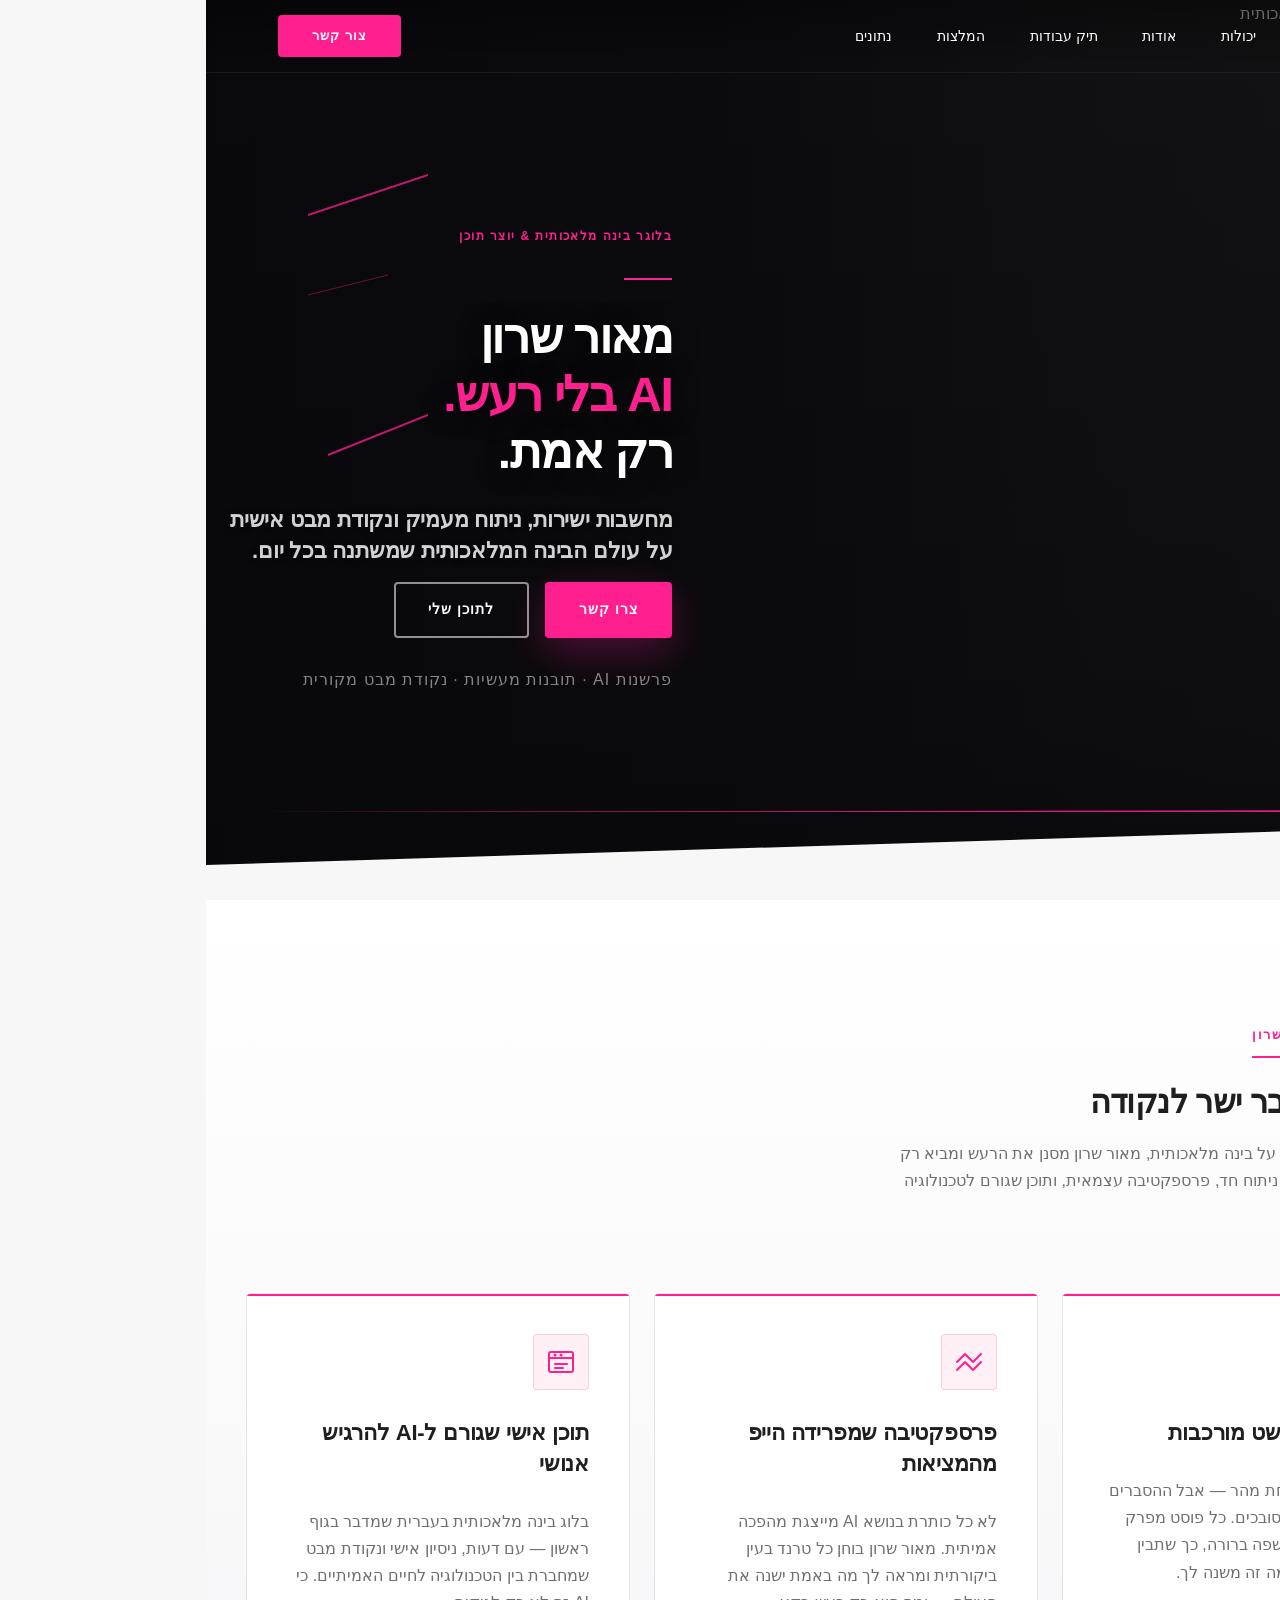
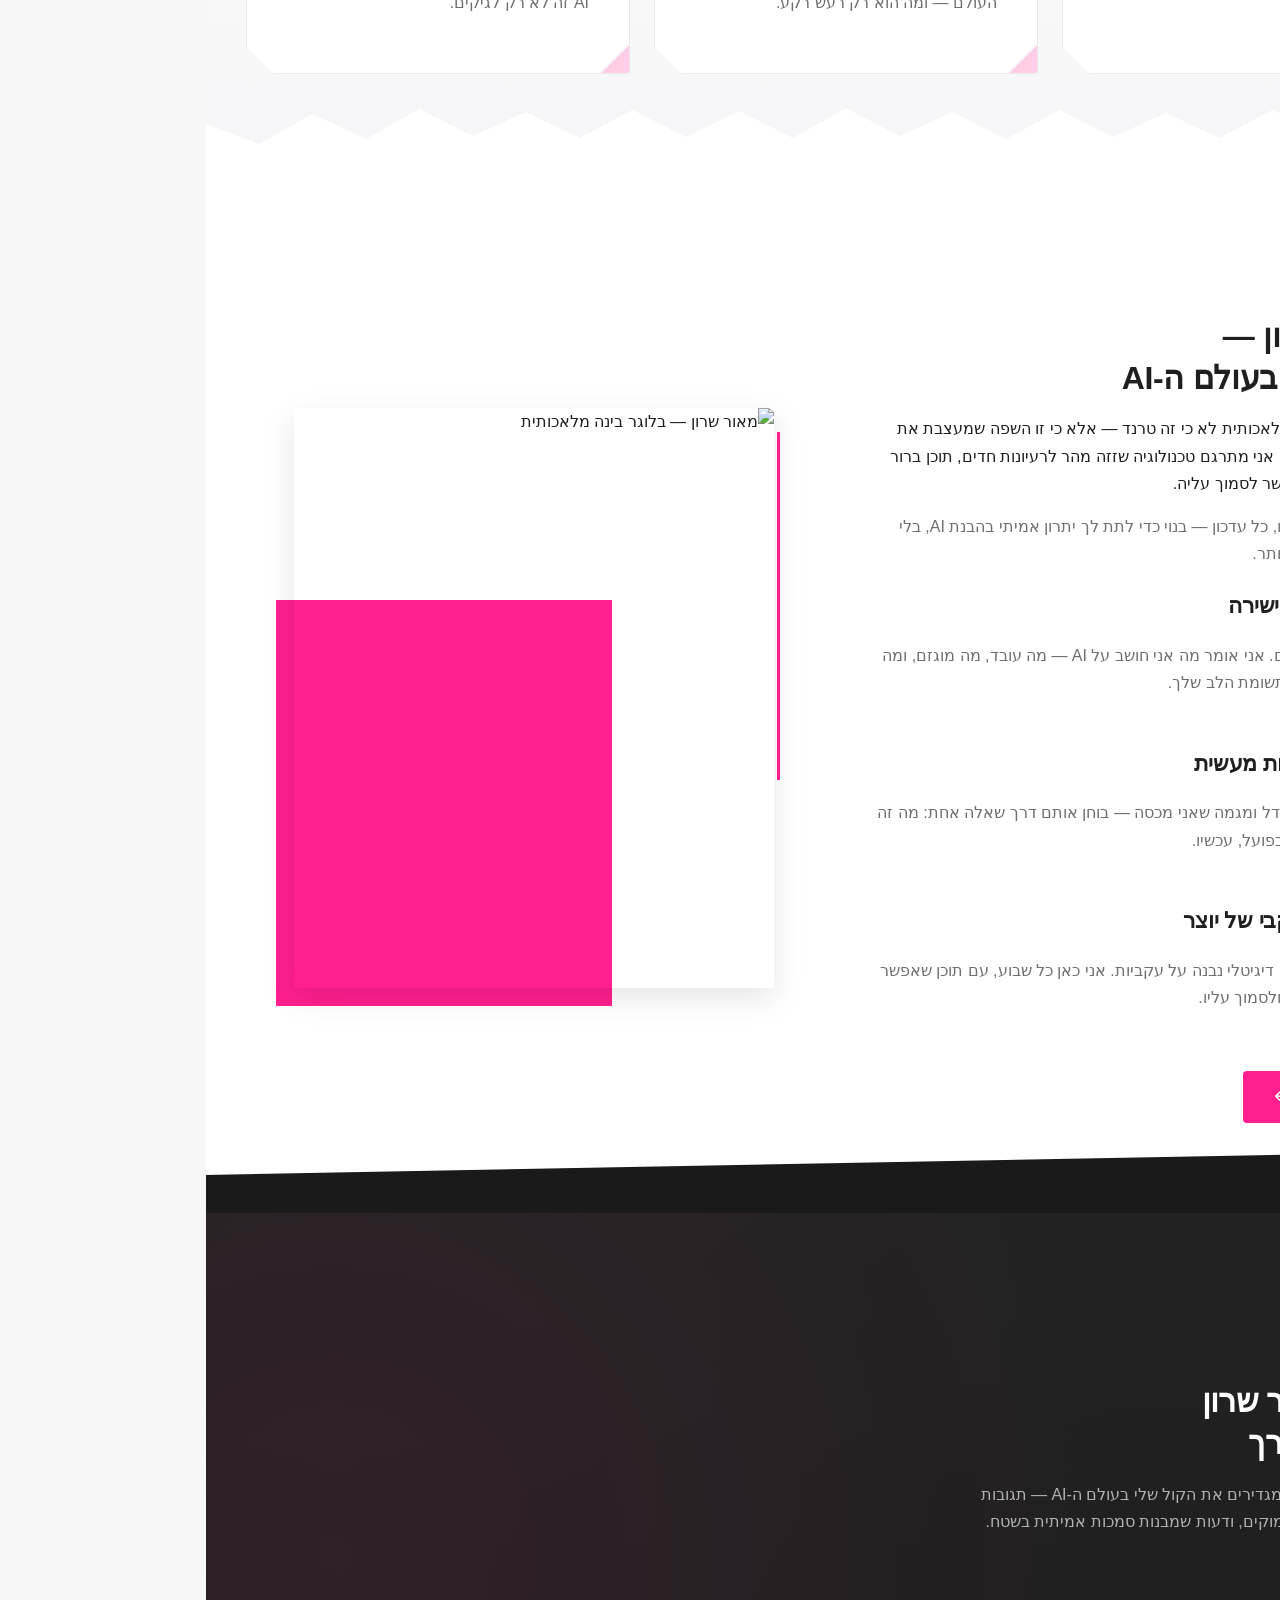
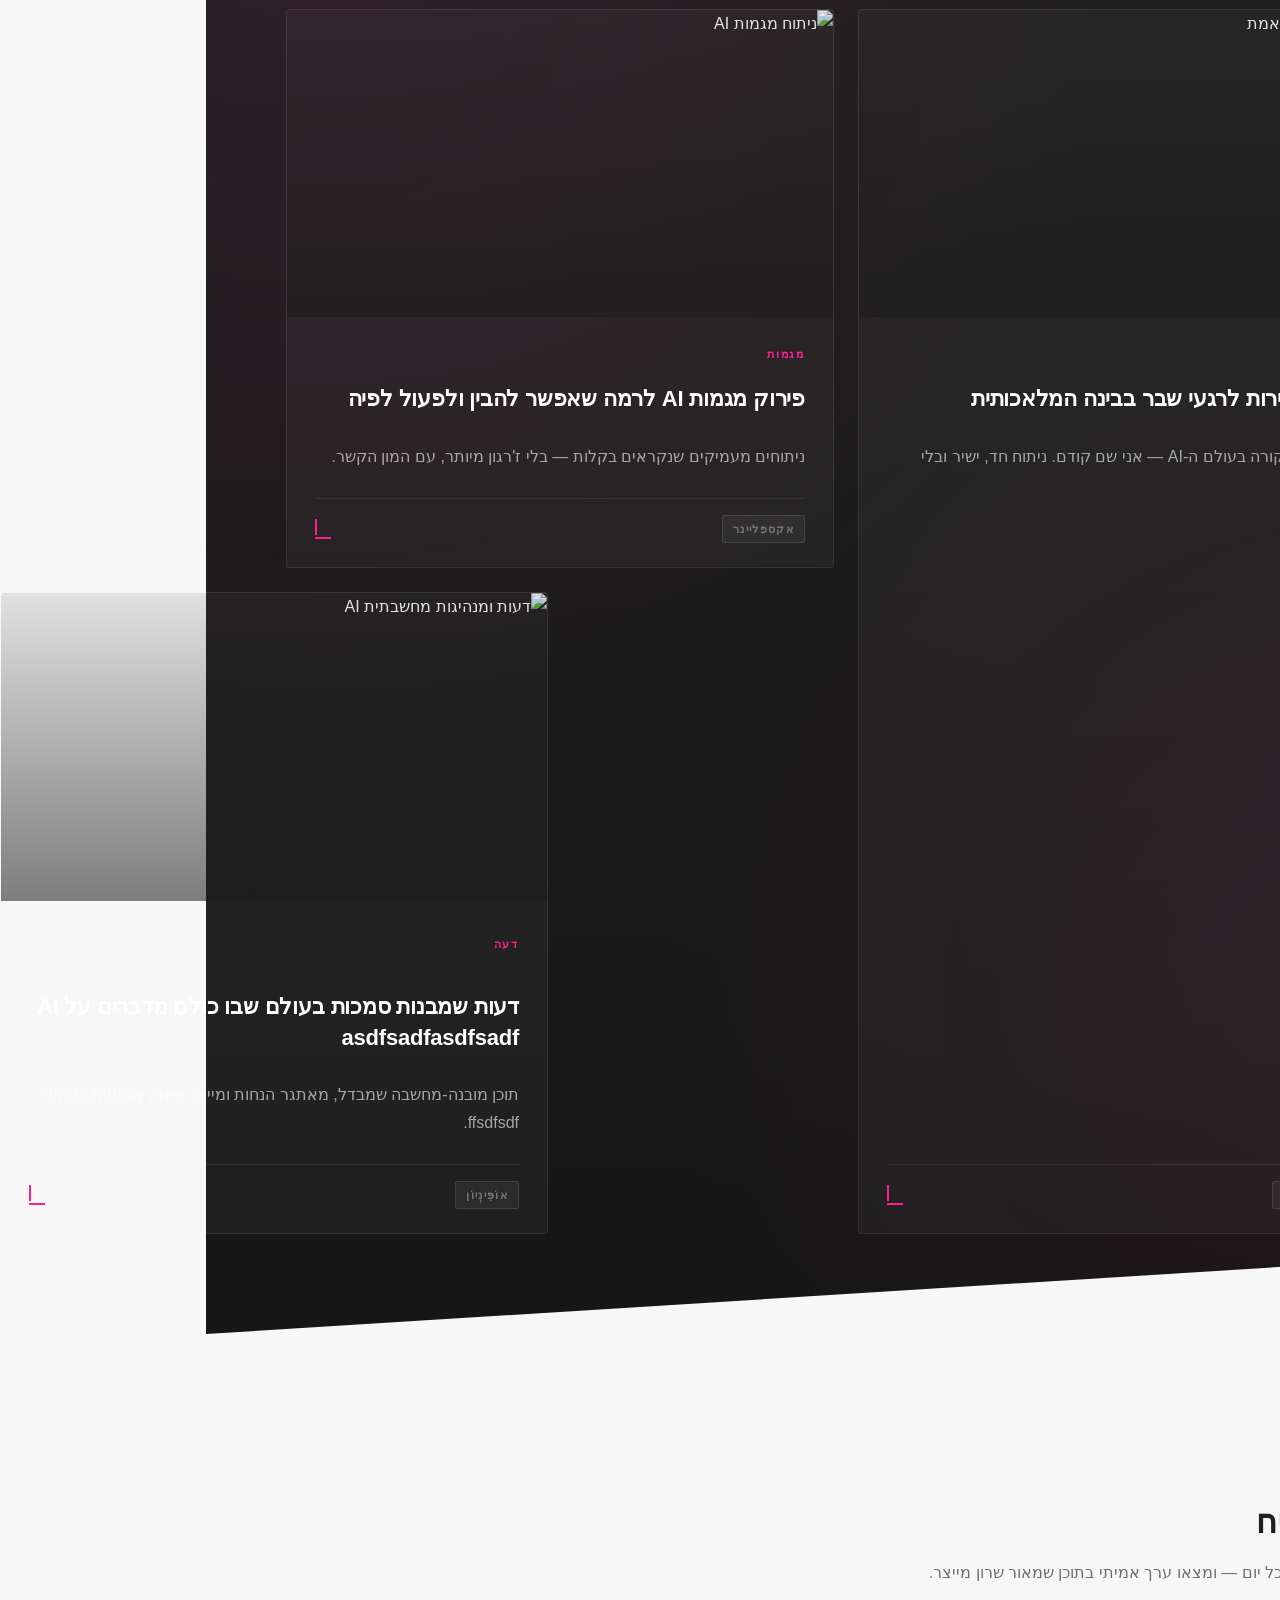
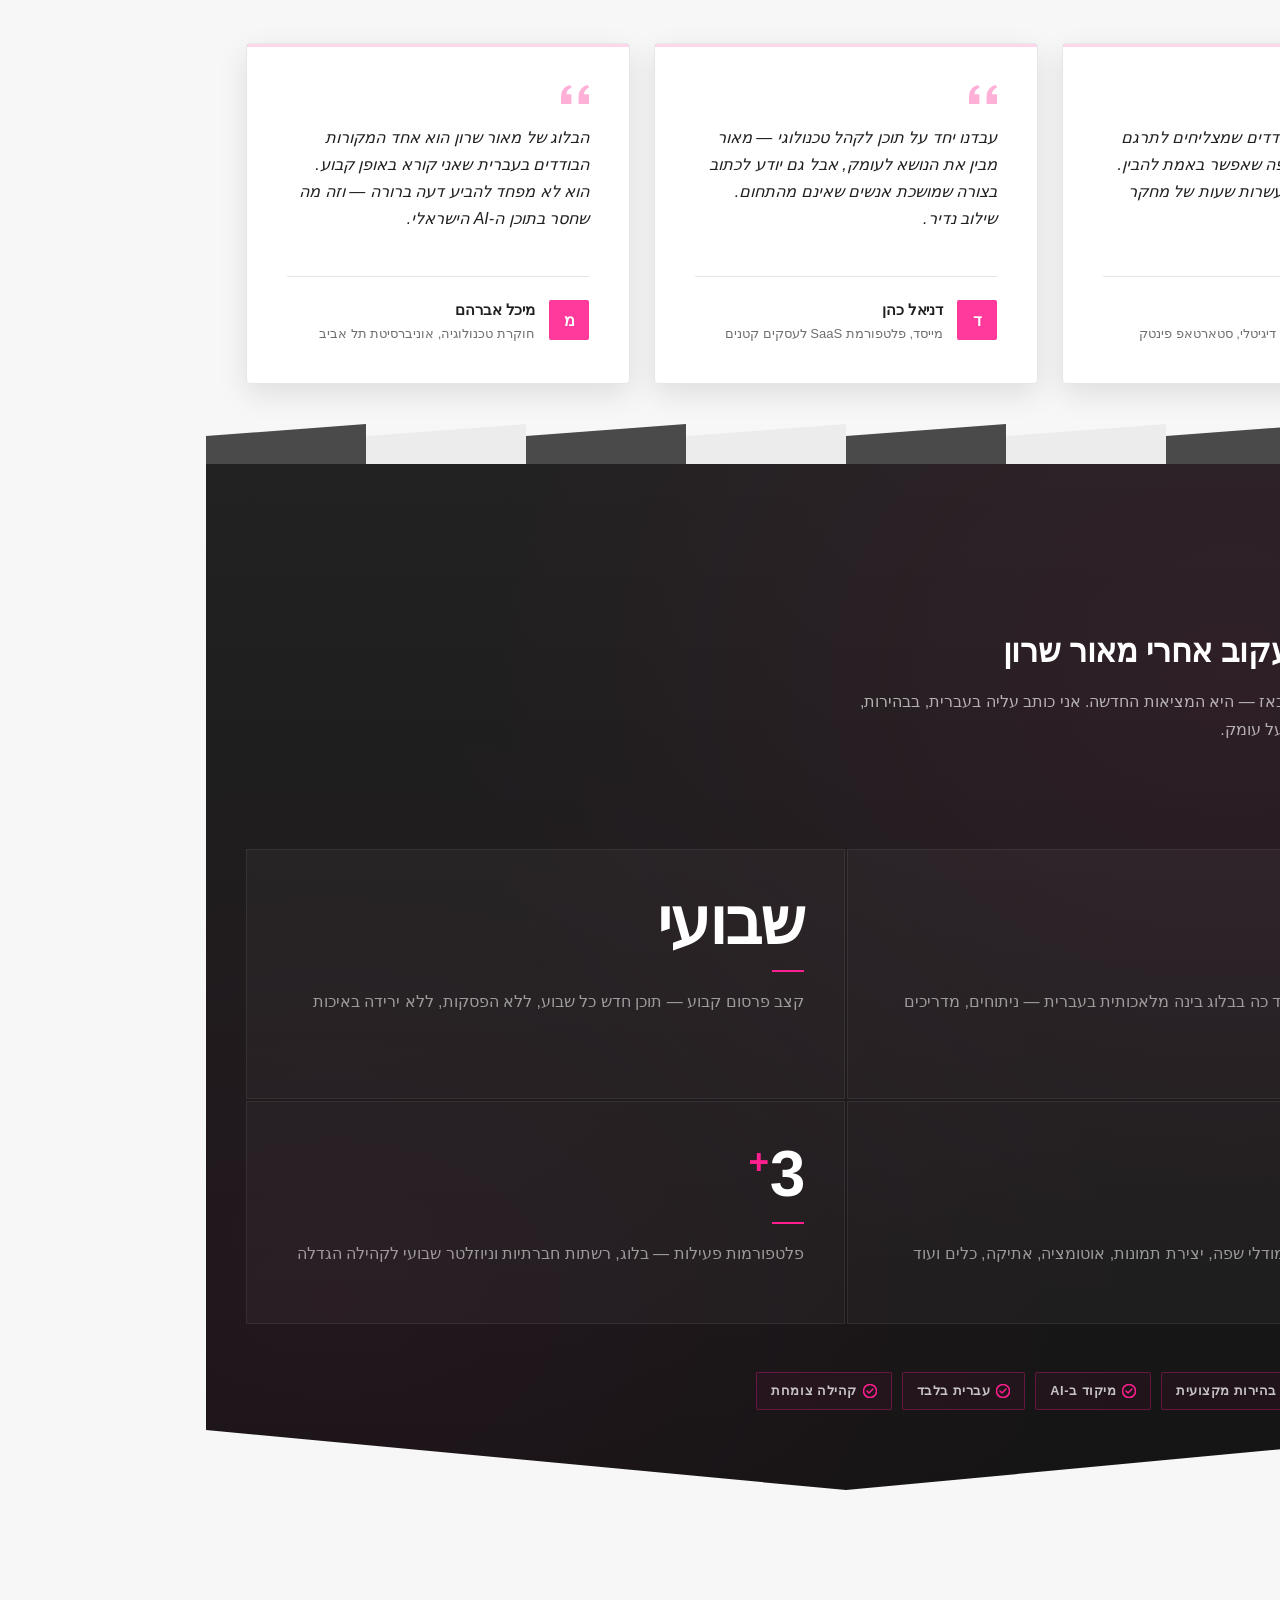
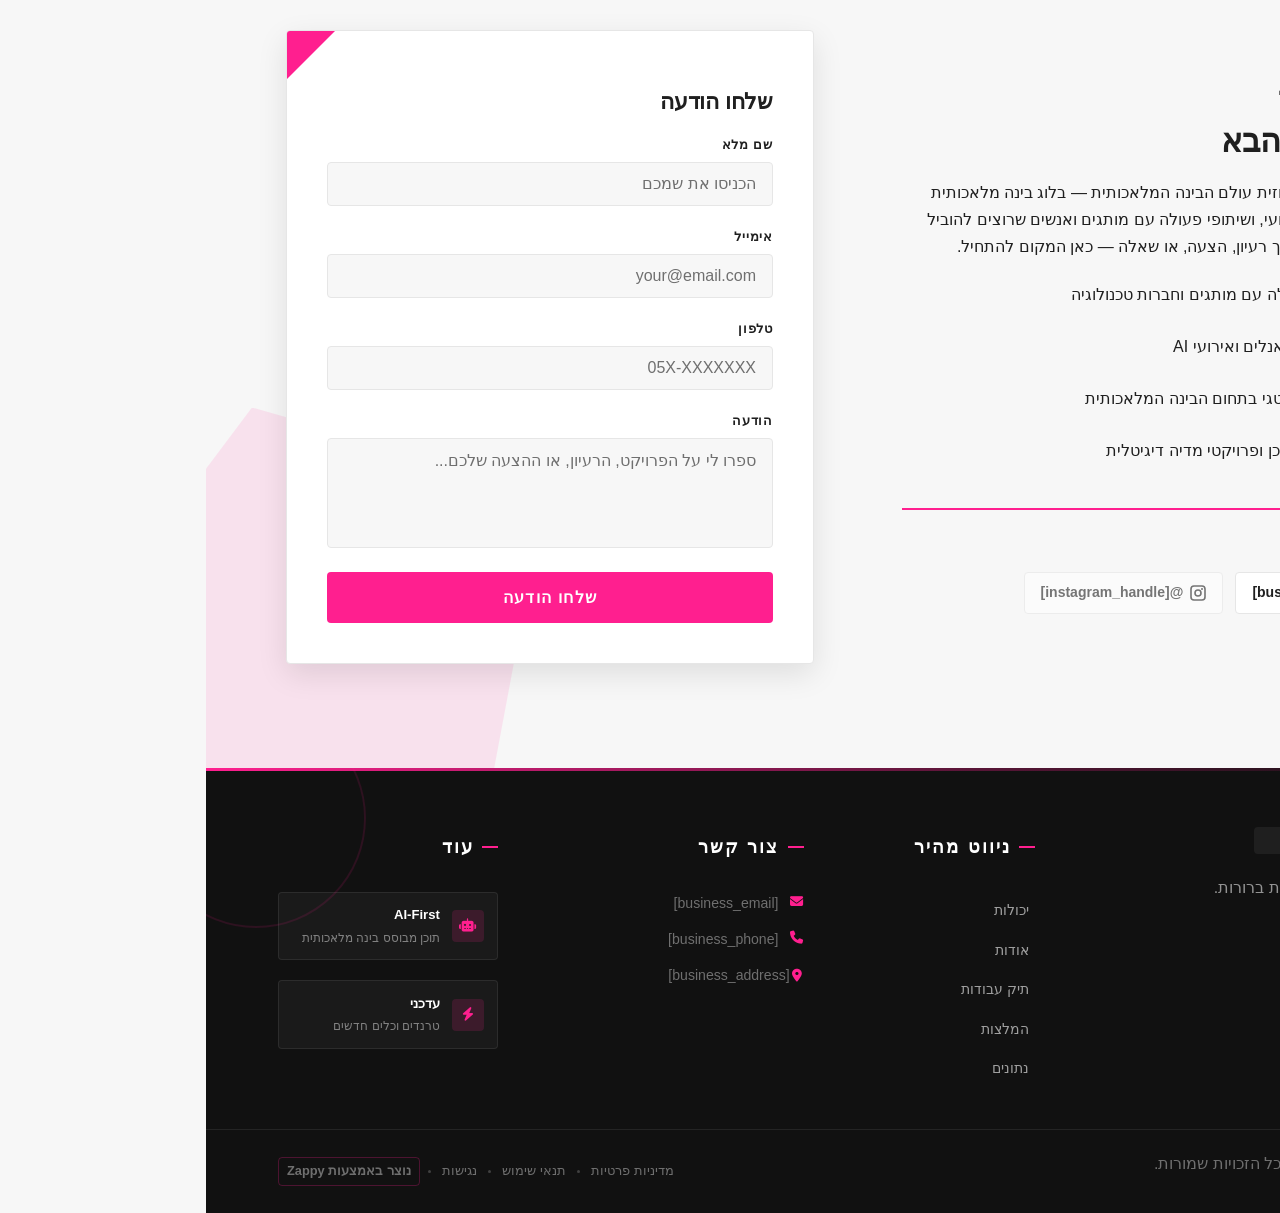
==== commit 689b9fb7: "Background sync: Progressive GitHub Sync" ====
--- a/public/index.html
+++ b/public/index.html
@@ -1 +1 @@
-<!doctype html><html dir="rtl" lang="he"><head><meta charset="UTF-8"><meta content="width=device-width,initial-scale=1" name="viewport"><meta content="index, follow" name="robots"><title>מאור שרון — מאור שרון</title><meta content="Maor Sharon is an AI-focused blogger building a personal brand in the artificial intelligence space. The site is intended to showcase his identity as a thought " name="description"><meta content="מאור שרון, בלוג בינה מלאכותית בעברית, מותג אישי דיגיטלי, איך ליצור תוכן דיגיטלי מוצלח" name="keywords"><link href="/assets/favicon.ico" rel="icon" type="image/x-icon"><link href="/assets/favicon-16x16.png" rel="icon" type="image/png" sizes="16x16"><link href="/assets/favicon-32x32.png" rel="icon" type="image/png" sizes="32x32"><link href="/assets/favicon-48x48.png" rel="icon" type="image/png" sizes="48x48"><link href="/assets/favicon-192x192.png" rel="icon" type="image/png" sizes="192x192"><link href="/assets/favicon-512x512.png" rel="icon" type="image/png" sizes="512x512"><link href="/assets/apple-touch-icon.png" rel="apple-touch-icon"><script>!function(){"use strict";var t="9148d837-8476-42dc-8181-cb7fd30a16cd",e="https://qaapi.zappy5.com/api/analytics/track",a=18e5,n=2592e6,o=!0,i=!0,r=!0;var s=function(){var e="zappy_visitor_"+t,a=null;try{if(a=localStorage.getItem(e)){var o=JSON.parse(a),i=Date.now();if(i-o.created<n)return o.lastSeen=i,localStorage.setItem(e,JSON.stringify(o)),o.id}}catch(t){console.warn("Zappy Analytics: LocalStorage not available")}var r="zv_"+Date.now()+"_"+Math.random().toString(36).substr(2,9);try{localStorage.setItem(e,JSON.stringify({id:r,created:Date.now(),lastSeen:Date.now()}))}catch(t){}return r}(),c=function(){var e="zappy_session_"+t,n=null;try{if(n=sessionStorage.getItem(e)){var o=JSON.parse(n),i=Date.now();if(i-o.timestamp<a)return o.timestamp=i,sessionStorage.setItem(e,JSON.stringify(o)),o.id}}catch(t){console.warn("Zappy Analytics: SessionStorage not available")}var r="zs_"+Date.now()+"_"+Math.random().toString(36).substr(2,9);try{sessionStorage.setItem(e,JSON.stringify({id:r,timestamp:Date.now()}))}catch(t){}return r}();function l(a,n){n=n||{};var o={website_id:t,event_type:a,page_path:window.location.pathname,referrer:document.referrer||"direct",visitor_id:s,session_id:c,metadata:n};if(navigator.sendBeacon){var i=new Blob([JSON.stringify(o)],{type:"application/json"});navigator.sendBeacon(e,i)}else fetch(e,{method:"POST",headers:{"Content-Type":"application/json"},body:JSON.stringify(o),keepalive:!0}).catch(function(t){console.warn("Zappy Analytics: Failed to track event",t)})}o&&l("pageview",{title:document.title,url:window.location.href}),i&&document.addEventListener("click",function(t){var e=t.target;if("BUTTON"===e.tagName||e.closest("button")){var a="BUTTON"===e.tagName?e:e.closest("button");l("click",{element:"button",text:a.textContent.trim().substring(0,100),id:a.id||null,class:a.className||null})}else if("A"===e.tagName||e.closest("a")){var n="A"===e.tagName?e:e.closest("a");l("navigation",{element:"link",text:n.textContent.trim().substring(0,100),href:n.href,external:n.hostname!==window.location.hostname})}},!0),r&&document.addEventListener("submit",function(t){var e=t.target;l("form_submit",{form_id:e.id||null,form_name:e.name||null,form_action:e.action||null,form_method:e.method||"GET"})},!0);var d=Date.now();window.addEventListener("beforeunload",function(){l("page_unload",{time_on_page:Math.floor((Date.now()-d)/1e3),page_path:window.location.pathname})}),window.zappyAnalytics={track:l,getVisitorId:function(){return s},getSessionId:function(){return c}}}()</script><meta content="מאור שרון — מאור שרון" property="og:title"><meta content="Maor Sharon is an AI-focused blogger building a personal brand in the artificial intelligence space. The site is intended to showcase his identity as a thought " property="og:description"><meta content="website" property="og:type"><meta content="he_IL" property="og:locale"><meta content="summary_large_image" name="twitter:card"><meta content="מאור שרון — מאור שרון" name="twitter:title"><meta content="Maor Sharon is an AI-focused blogger building a personal brand in the artificial intelligence space. The site is intended to showcase his identity as a thought " name="twitter:description"><link href="https://cdnjs.cloudflare.com/ajax/libs/font-awesome/6.4.0/css/all.min.css" rel="stylesheet"><link href="/assets/favicon.ico" rel="icon" type="image/x-icon"><link href="/assets/favicon-16x16.png" rel="icon" type="image/png" sizes="16x16"><link href="/assets/favicon-32x32.png" rel="icon" type="image/png" sizes="32x32"><link href="/assets/favicon-48x48.png" rel="icon" type="image/png" sizes="48x48"><link href="/assets/favicon-192x192.png" rel="icon" type="image/png" sizes="192x192"><link href="/assets/favicon-512x512.png" rel="icon" type="image/png" sizes="512x512"><link href="/assets/apple-touch-icon.png" rel="apple-touch-icon"><link href="https://cdn.jsdelivr.net/npm/vanilla-cookieconsent@3/dist/cookieconsent.css" rel="stylesheet"><script src="https://cdn.jsdelivr.net/npm/vanilla-cookieconsent@3/dist/cookieconsent.umd.js"></script><script src="https://cdn.jsdelivr.net/gh/mickidum/acc_toolbar/acctoolbar/acctoolbar.min.js"></script><link href="/styles.css" rel="stylesheet"><style id="zappy-dropdown-submenu-styles">#navMenu li:has(.sub-menu),.nav-menu li:has(.sub-menu),.navbar li:has(.sub-menu),nav li:has(.sub-menu){position:relative}#navMenu .sub-menu,.nav-menu .sub-menu,.navbar .sub-menu,nav .sub-menu{display:block!important;position:absolute!important;top:100%;left:0;min-width:220px;background:#fff;border-radius:8px;box-shadow:0 8px 25px rgba(0,0,0,.15);padding:8px 0;opacity:0;visibility:hidden;transform:translateY(10px);transition:all .3s ease;z-index:1000;list-style:none;pointer-events:none}#navMenu li:hover>.sub-menu,.nav-menu li:hover>.sub-menu,.navbar li:hover>.sub-menu,nav li:hover>.sub-menu{opacity:1!important;visibility:visible!important;transform:translateY(0)!important;pointer-events:auto!important}.sub-menu li{list-style:none;margin:0;padding:0}.sub-menu a{display:block!important;padding:10px 16px!important;color:var(--text-dark,#333)!important;font-weight:500;text-decoration:none;white-space:nowrap;transition:background-color .2s}.sub-menu a:hover{background-color:#f5f5f5}[dir=rtl] .nav-menu .sub-menu,[dir=rtl] .navbar .sub-menu,[dir=rtl] nav .sub-menu,html[lang=ar] .nav-menu .sub-menu,html[lang=ar] .navbar .sub-menu,html[lang=ar] nav .sub-menu,html[lang=he] .nav-menu .sub-menu,html[lang=he] .navbar .sub-menu,html[lang=he] nav .sub-menu{left:auto!important;right:0!important}.sub-menu:empty,.sub-menu:not(:has(li)),.sub-menu:not(:has(li:not(.zappy-hidden-menu-item))){display:none!important;opacity:0!important;visibility:hidden!important;pointer-events:none!important}li:has(.menu-group-title):hover>.sub-menu{opacity:1!important;visibility:visible!important;transform:translateY(0)!important;pointer-events:auto!important}#navMenu>li>.menu-group-title,.nav-menu>li>.menu-group-title{display:inline-block;padding:.5rem 1rem;cursor:default;user-select:none}@media (max-width:768px){#navMenu .sub-menu,.nav-menu .sub-menu,.navbar .sub-menu,nav .sub-menu{position:static!important;transform:none!important;box-shadow:none!important;background:0 0!important;max-height:0;overflow:hidden;opacity:0;visibility:hidden;transition:max-height .3s ease,opacity .3s ease;padding:0!important;border-radius:0!important}.sub-menu.mobile-expanded{max-height:500px!important;opacity:1!important;visibility:visible!important;padding:8px 0 8px 16px!important}[dir=rtl] .sub-menu.mobile-expanded,html[lang=he] .sub-menu.mobile-expanded{padding:8px 16px 8px 0!important}#navMenu li:hover>.sub-menu,.nav-menu li:hover>.sub-menu,.navbar li:hover>.sub-menu,nav li:hover>.sub-menu{opacity:0;visibility:hidden;pointer-events:none}#navMenu li>.sub-menu.mobile-expanded,.nav-menu li>.sub-menu.mobile-expanded,.navbar li>.sub-menu.mobile-expanded,nav li>.sub-menu.mobile-expanded{opacity:1!important;visibility:visible!important;pointer-events:auto!important}#navMenu li:has(.sub-menu),.nav-menu li:has(.sub-menu),.navbar li:has(.sub-menu),nav li:has(.sub-menu){display:flex!important;flex-wrap:wrap!important;align-items:center!important;position:relative!important;min-height:44px!important}#navMenu li:has(.sub-menu)>a,.nav-menu li:has(.sub-menu)>a,.navbar li:has(.sub-menu)>a,nav li:has(.sub-menu)>a{flex:1!important;min-width:0!important}#navMenu li:has(.sub-menu)>.menu-group-title,.nav-menu li:has(.sub-menu)>.menu-group-title,.navbar li:has(.sub-menu)>.menu-group-title,nav li:has(.sub-menu)>.menu-group-title{flex:1!important;min-width:0!important;padding:0!important;line-height:inherit!important}#navMenu li:has(.sub-menu)>.sub-menu,.nav-menu li:has(.sub-menu)>.sub-menu,.navbar li:has(.sub-menu)>.sub-menu,nav li:has(.sub-menu)>.sub-menu{flex-basis:100%!important;width:100%!important}#navMenu li:has(.sub-menu)>a [class*=arrow],#navMenu li:has(.sub-menu)>a [class*=chevron],.nav-menu li:has(.sub-menu)>a .fa-angle-down,.nav-menu li:has(.sub-menu)>a .fa-chevron-down,.nav-menu li:has(.sub-menu)>a [class*=arrow],.nav-menu li:has(.sub-menu)>a [class*=chevron],nav li:has(.sub-menu)>a [class*=arrow],nav li:has(.sub-menu)>a [class*=chevron]{display:none!important;visibility:hidden!important}.mobile-submenu-toggle{display:flex!important;align-items:center!important;justify-content:center!important;width:44px!important;height:auto!important;background:0 0!important;border:none!important;cursor:pointer!important;color:var(--text-light)!important;position:static!important;flex-shrink:0!important;align-self:stretch!important;z-index:2!important;padding:0!important;margin:0!important}.mobile-submenu-toggle::after{content:''!important;width:0!important;height:0!important;border-left:6px solid transparent!important;border-right:6px solid transparent!important;border-top:7px solid currentColor!important;transition:transform .3s ease!important}.mobile-submenu-toggle.expanded::after{transform:rotate(180deg)!important}.sub-menu a{padding:10px 0!important;display:block!important;color:var(--text-light)!important}.navbar .sub-menu li a,.zappy-products-dropdown .sub-menu a,nav.navbar .sub-menu li a{color:var(--text-light)!important}}@media (min-width:769px){.mobile-submenu-toggle{display:none!important}}</style><style id="mobile-lang-menu-deployed-css">@media (max-width:768px){.lang-switcher,.nav-container .lang-switcher,.nav-cta-container .lang-switcher,.nav-ecommerce-icons .lang-switcher,.nav-icons-left .lang-switcher,.navbar .lang-switcher,.navbar .nav-cta-container .lang-switcher{display:none!important}.mobile-lang-menu{width:100%;border-top:1px solid rgba(128,128,128,.2);padding:8px 0 0 0;margin-top:8px}.mobile-lang-toggle{display:flex!important;align-items:center;justify-content:space-between;width:100%;padding:12px 16px;background:0 0;border:none;cursor:pointer;font-size:15px;color:inherit;font-family:inherit}.mobile-lang-toggle::after{content:'';display:inline-block;width:8px;height:8px;border-right:2px solid currentColor;border-bottom:2px solid currentColor;transform:rotate(45deg);transition:transform .3s ease;margin-left:8px}.mobile-lang-toggle.expanded::after{transform:rotate(-135deg)}.mobile-lang-options{max-height:0;overflow:hidden;transition:max-height .3s ease}.mobile-lang-options.expanded{max-height:300px}.mobile-lang-option{display:flex!important;align-items:center;gap:10px;padding:10px 24px;text-decoration:none;color:inherit;font-size:14px;font-family:inherit}.mobile-lang-option:hover{background:rgba(128,128,128,.1)}.mobile-lang-option.active{font-weight:600;opacity:.7;pointer-events:none}.mobile-lang-option img{width:20px;height:20px;border-radius:50%}}@media (min-width:769px){.mobile-lang-menu{display:none!important}}</style><style id="zappy-widget-visibility">#mic-access-tool-box,#mic-access-tool-general-button,#mic-init-access-tool #mic-access-tool-box,#mic-init-access-tool #mic-access-tool-general-button,#mic-init-access-tool .mic-access-tool-general-button,._access-icon,._access-menu,.mic-access-tool-box,.mic-access-tool-general-button,div[id*=mic-access-tool-box]{display:none!important;visibility:hidden!important;opacity:0!important;pointer-events:none!important}</style></head><body><nav class="navbar" dir="rtl"><button class="mobile-toggle" aria-label="Menu" id="mobileToggle"><svg viewbox="0 0 24 24" fill="none" height="24" width="24" class="hamburger-icon"><path d="M3 12h18M3 6h18M3 18h18" stroke="currentColor" stroke-width="2" stroke-linecap="round"></path></svg><svg viewbox="0 0 24 24" fill="none" height="24" width="24" class="close-icon" style="display:none"><path d="M18 6L6 18M6 6l12 12" stroke="currentColor" stroke-width="2" stroke-linecap="round"></path></svg></button><button class="phone-header-btn" aria-label="Call" data-phone="[business_phone]"><svg viewbox="0 0 24 24" fill="currentColor" height="20" width="20"><path d="M22 16.92v3a2 2 0 0 1-2.18 2 19.79 19.79 0 0 1-8.63-3.07 19.5 19.5 0 0 1-6-6 19.79 19.79 0 0 1-3.07-8.67A2 2 0 0 1 4.11 2h3a2 2 0 0 1 2 1.72 12.84 12.84 0 0 0 .7 2.81 2 2 0 0 1-.45 2.11L8.09 9.91a16 16 0 0 0 6 6l1.27-1.27a2 2 0 0 1 2.11-.45 12.84 12.84 0 0 0 2.81.7A2 2 0 0 1 22 16.92z"></path></svg></button><div class="nav-container"><div class="nav-right-group"><div class="nav-brand"><a href="/" class="logo-link"><img alt="מאור שרון" class="logo" src="/assets/business-logo.webp"></a></div><ul class="nav-menu" id="navMenu"><li><a href="#features">יכולות</a></li><li><a href="#about">אודות</a></li><li><a href="#showcase">תיק עבודות</a></li><li><a href="#testimonials">המלצות</a></li><li><a href="#stats">נתונים</a></li></ul></div><div class="nav-cta-container"><a href="#contact" class="nav-cta-btn">צור קשר</a></div></div></nav><script>window.addEventListener("load",function(){const e=document.querySelector(".navbar, nav, header");if(!e)return void console.log("[Navbar] Navbar element not found");let t=document.getElementById("mobileToggle")||document.querySelector(".mobile-toggle")||document.querySelector(".hamburger")||document.querySelector(".hamburger-menu")||document.querySelector(".menu-toggle")||document.querySelector(".burger-menu")||document.querySelector('[aria-label="Menu"]')||document.querySelector('[aria-label="תפריט"]');const o=document.querySelector(".phone-header-btn"),n=window.getComputedStyle(e);let r=n.backgroundColor;if(console.log("[Navbar] Initial navbar background:",r),"transparent"===r||"rgba(0, 0, 0, 0)"===r||r.startsWith("rgba")&&r.includes(", 0)")){const e=n.backgroundImage;if(e&&"none"!==e)console.log("[Navbar] Navbar has background image/gradient, using dark text"),r="rgb(240, 240, 240)";else{const e=window.getComputedStyle(document.body).backgroundColor;console.log("[Navbar] Navbar transparent, using body background:",e),r=e}}const i=r.match(/\d+/g);if(i&&i.length>=3){const e=(.299*parseInt(i[0])+.587*parseInt(i[1])+.114*parseInt(i[2]))/255;console.log("[Navbar] Mobile button colors preserved from Claude CSS (luminance:",e.toFixed(2)+")");const n=document.createElement("style");n.id="zappy-mobile-nav-fix";document.documentElement.lang;document.documentElement.dir,n.textContent='\n        /* Hide mobile buttons on desktop, show only on mobile */\n        @media (min-width: 769px) {\n          .mobile-toggle,\n          .phone-header-btn {\n            display: none !important;\n          }\n        }\n        \n        /* Show and position mobile buttons correctly on mobile */\n        @media (max-width: 768px) {\n          .mobile-toggle,\n          .phone-header-btn {\n            position: absolute !important;\n            top: 50% !important;\n            transform: translateY(-50%) !important;\n            z-index: 1001 !important;\n            display: flex !important;\n            align-items: center !important;\n            justify-content: center !important;\n            width: 36px !important;\n            height: 36px !important;\n            border-radius: 50% !important;\n            border: none !important;\n            cursor: pointer !important;\n            padding: 6px !important;\n            background: none !important;\n            color: var(--nav-text, var(--text-light)) !important;\n          }\n          \n          /* LTR positioning (default): hamburger LEFT, phone RIGHT */\n          html:not([dir="rtl"]):not([lang="he"]):not([lang="ar"]) .mobile-toggle,\n          html[dir="ltr"] .mobile-toggle {\n            left: 12px !important;\n            right: auto !important;\n          }\n          html:not([dir="rtl"]):not([lang="he"]):not([lang="ar"]) .phone-header-btn,\n          html[dir="ltr"] .phone-header-btn {\n            right: 12px !important;\n            left: auto !important;\n          }\n          \n          /* RTL positioning: hamburger RIGHT, phone LEFT */\n          html[dir="rtl"] .mobile-toggle,\n          html[lang="he"] .mobile-toggle,\n          html[lang="ar"] .mobile-toggle {\n            right: 12px !important;\n            left: auto !important;\n          }\n          html[dir="rtl"] .phone-header-btn,\n          html[lang="he"] .phone-header-btn,\n          html[lang="ar"] .phone-header-btn {\n            left: 12px !important;\n            right: auto !important;\n          }\n          \n          /* CRITICAL: Ensure nav-container has min-height on mobile */\n          /* All children are positioned absolutely/fixed on mobile, so height:auto collapses to 0 */\n          .nav-container {\n            min-height: 70px !important;\n            position: relative !important;\n          }\n          \n          /* Ensure SVG icons are properly sized and inherit color */\n          .mobile-toggle svg,\n          .phone-header-btn svg {\n            width: 24px !important;\n            height: 24px !important;\n            /* Don\'t force display - let JavaScript control hamburger/close toggle */\n          }\n          \n          /* Reset nav-cta-container on mobile - remove desktop box-shadow/padding */\n          /* that creates a visible ghost box when CTA button is hidden */\n          .nav-cta-container {\n            box-shadow: none !important;\n            padding: 0 !important;\n          }\n          \n          /* Hide nav-cta-container entirely on mobile when there\'s no lang-switcher */\n          /* (only the CTA button is inside, and it\'s hidden on mobile) */\n          .nav-cta-container:not(:has(.lang-switcher)) {\n            display: none !important;\n          }\n          \n          /* CRITICAL: Prevent hero image fade gradient from bleeding over headline text */\n          /* The .image-fade-gradient has bottom: -30px (extends below parent) */\n          /* On mobile stacked layout, this overlaps the h1 text below the image */\n          .hero-image-column {\n            overflow: hidden !important;\n          }\n          .image-fade-gradient {\n            bottom: 0 !important;\n          }\n          \n          /* Hide desktop language switcher on mobile - hamburger menu handles it */\n          /* High specificity to override stored CSS */\n          .lang-switcher,\n          .nav-cta-container .lang-switcher,\n          .nav-container .lang-switcher,\n          .navbar .lang-switcher,\n          .navbar .nav-cta-container .lang-switcher {\n            display: none !important;\n          }\n        }\n      ';const r=document.getElementById("zappy-mobile-nav-fix");r&&r.remove(),document.head.appendChild(n),console.log("[Navbar] Critical CSS injected for mobile nav positioning");const l=window.innerWidth<=768;if(t){const e=t.querySelector(".hamburger-icon"),o=t.querySelector(".close-icon");e&&(e.style.setProperty("width","24px","important"),e.style.setProperty("height","24px","important"),e.style.setProperty("display","block","important")),o&&(o.style.setProperty("width","24px","important"),o.style.setProperty("height","24px","important"),o.style.setProperty("display","none","important")),l?(t.style.setProperty("position","absolute","important"),t.style.setProperty("top","50%","important"),t.style.setProperty("transform","translateY(-50%)","important"),t.style.setProperty("z-index","1001","important"),t.style.removeProperty("left"),t.style.removeProperty("right"),console.log("[Navbar] Mobile toggle positioning applied (mobile viewport)")):(t.style.removeProperty("position"),t.style.removeProperty("top"),t.style.removeProperty("transform"),t.style.removeProperty("z-index"),t.style.removeProperty("left"),t.style.removeProperty("right"),console.log("[Navbar] Desktop viewport - cleared mobile toggle inline positioning"))}if(o){const e=o.querySelector("svg");e&&(e.style.width="24px",e.style.height="24px",e.setAttribute("width","24"),e.setAttribute("height","24")),l?(o.style.setProperty("position","absolute","important"),o.style.setProperty("top","50%","important"),o.style.setProperty("transform","translateY(-50%)","important"),o.style.setProperty("z-index","1001","important"),o.style.removeProperty("left"),o.style.removeProperty("right"),console.log("[Navbar] Phone button positioning applied (mobile viewport)")):(o.style.removeProperty("position"),o.style.removeProperty("top"),o.style.removeProperty("transform"),o.style.removeProperty("z-index"),o.style.removeProperty("left"),o.style.removeProperty("right"),console.log("[Navbar] Desktop viewport - cleared phone button inline positioning"))}}else console.log("[Navbar] Could not parse background color:",r);t=document.getElementById("mobileToggle")||document.querySelector(".mobile-toggle")||document.querySelector(".hamburger")||document.querySelector(".hamburger-menu")||document.querySelector(".menu-toggle")||document.querySelector(".burger-menu")||document.querySelector('[aria-label="Menu"]')||document.querySelector('[aria-label="תפריט"]');const l=document.getElementById("navMenu")||document.querySelector(".nav-menu")||document.querySelector(".nav-links")||document.querySelector("nav ul:not(.submenu)");if(!t||!l)return void console.log("[Navbar] Mobile toggle or menu not found:",{toggle:!!t,menu:!!l});l.id||(l.id="navMenu"),console.log("[Navbar] Initializing mobile menu...");const a=t.cloneNode(!0);t.parentNode.replaceChild(a,t),a.addEventListener("click",function(e){e.preventDefault(),e.stopPropagation();const t=this.querySelector(".hamburger-icon"),o=this.querySelector(".close-icon");l.classList.contains("active")?(l.classList.remove("active"),t&&t.style.setProperty("display","block","important"),o&&o.style.setProperty("display","none","important"),document.body.style.overflow="",console.log("[Navbar] Menu closed")):(l.classList.add("active"),t&&t.style.setProperty("display","none","important"),o&&o.style.setProperty("display","block","important"),document.body.style.overflow="hidden",console.log("[Navbar] Menu opened"))}),l.querySelectorAll("a").forEach(function(e){e.addEventListener("click",function(){if("#"===this.getAttribute("href"))return;const e=a.querySelector(".hamburger-icon"),t=a.querySelector(".close-icon");l.classList.remove("active"),e&&e.style.setProperty("display","block","important"),t&&t.style.setProperty("display","none","important"),document.body.style.overflow="",console.log("[Navbar] Menu closed (link clicked)")})});var s=l.querySelectorAll(".dropdown-toggle");s.forEach(function(e){e.addEventListener("click",function(e){e.preventDefault(),e.stopPropagation();var t=this.closest(".nav-dropdown");t&&(t.parentNode.querySelectorAll(".nav-dropdown.open").forEach(function(e){e!==t&&e.classList.remove("open")}),t.classList.toggle("open"),console.log("[Navbar] Dropdown toggled:",t.classList.contains("open")?"open":"closed"))})}),document.addEventListener("click",function(e){e.target.closest(".nav-dropdown")||document.querySelectorAll(".nav-dropdown.open").forEach(function(e){e.classList.remove("open")})}),console.log("[Navbar] Dropdown handlers initialized for "+s.length+" dropdowns"),o&&o.addEventListener("click",function(){const e=document.querySelectorAll('a[href^="tel:"]'),t=e.length>0?e[0].getAttribute("href").replace("tel:",""):"[business_phone]";window.location.href="tel:"+t,console.log("[Navbar] Phone button clicked")}),console.log("[Navbar] Mobile menu initialized successfully");const p=function(){const e=document.querySelector(".whatsapp-float");e&&(window.innerWidth>=769?(e.style.setProperty("display","none","important"),e.style.setProperty("visibility","hidden","important"),e.style.setProperty("opacity","0","important"),e.style.setProperty("pointer-events","none","important"),console.log("[WhatsApp] Button hidden on desktop")):(e.style.removeProperty("display"),e.style.removeProperty("visibility"),e.style.removeProperty("opacity"),e.style.removeProperty("pointer-events"),console.log("[WhatsApp] Button visible on mobile")))};let c;p(),window.addEventListener("resize",function(){clearTimeout(c),c=setTimeout(p,100)})})</script><main><section class="index-hero-section" data-layout-spec="בית-hero" dir="rtl" id="hero" data-hero-type="fullscreen-scrim" data-zappy-content-align="center-left"><style data-zappy-align-style="true">#hero>[data-zappy-align-target]{margin-top:auto!important;margin-bottom:auto!important;margin-left:0!important;margin-right:auto!important;display:flex!important;flex-direction:column!important;align-items:flex-end!important}#hero>[data-zappy-align-target]>*{margin-left:0!important;margin-right:auto!important;min-width:33.33%!important;text-align:start!important;justify-content:center!important}@media (max-width:768px){#hero>[data-zappy-align-target]{align-items:center!important;justify-content:center!important;margin-top:auto!important;margin-bottom:auto!important;margin-left:auto!important;margin-right:auto!important}#hero>[data-zappy-align-target]>*{margin-left:auto!important;margin-right:auto!important}}</style><div class="index-hero-bg"><img alt="מאור שרון – בלוגר בינה מלאכותית" class="zappy-editable-image" src="/assets/site-index-hero-image-1.webp" data-context="Cinematic dark portrait of Maor Sharon, an Israeli AI blogger and tech thought leader, standing confidently in a modern minimalist tech environment. Dark charcoal and near-black tones dominate the scene. Subtle hot pink (#FF1F8F) geometric vector lines and angular shapes are integrated into the background as abstract digital art elements. Studio-quality lighting with a slight rim light on the subject. The right side of the frame (where the subject faces or stands) is more open and airy, leaving the left side for text overlay. Professional, editorial, high-contrast photography style suitable for a personal brand landing page." data-placeholder="index-hero-image-1" height="900" width="1440" data-element-id="img-1774269903887-jfxpn45dg" data-element-type="image" data-hero-background="true" data-hero-bg="true" data-resize-handler-attached="true"></div><div class="index-hero-scrim" aria-hidden="true"></div><div class="index-hero-geo" aria-hidden="true"><svg viewbox="0 0 120 400" xmlns="http://www.w3.org/2000/svg" fill="none" aria-hidden="true" data-no-icon-edit="true" preserveaspectratio="none"><line stroke="#FF1F8F" stroke-width="2" x1="0" x2="120" y1="80" y2="40"></line><line stroke="#FF1F8F" stroke-width="1" x1="0" x2="80" y1="160" y2="140" opacity="0.5"></line><line stroke="#FF1F8F" stroke-width="2" x1="20" x2="120" y1="320" y2="280"></line></svg></div><div class="index-hero-content" data-zappy-align-target="true"><div class="index-hero-inner"><p class="zappy-editable"><span class="index-hero-label">בלוגר בינה מלאכותית &amp; יוצר תוכן</span></p><div class="index-hero-rule" aria-hidden="true"></div><h1 class="index-hero-h1">מאור שרון<br><span class="index-hero-h1-accent">AI בלי רעש.</span><br>רק אמת.</h1><h3 class="index-hero-h3">מחשבות ישירות, ניתוח מעמיק ונקודת מבט אישית<br class="index-hero-br">על עולם הבינה המלאכותית שמשתנה בכל יום.</h3><div class="index-hero-ctas"><a href="#contact" class="index-hero-btn-primary" data-element-id="btn-1774269903884-tzwufh2ip" data-element-type="button" data-native-element="true">צרו קשר</a><a href="#content" class="index-hero-btn-secondary" data-element-id="btn-1774269903884-y6nhze94o" data-element-type="button" data-native-element="true">לתוכן שלי</a></div><p class="index-hero-trust">פרשנות AI · תובנות מעשיות · נקודת מבט מקורית</p></div></div><div class="index-hero-divider-wrapper" aria-hidden="true"><div class="index-hero-divider-pink" aria-hidden="true"></div><svg viewbox="0 0 1440 90" xmlns="http://www.w3.org/2000/svg" aria-hidden="true" data-no-icon-edit="true" preserveaspectratio="none"><path d="M0,90 L0,55 L1440,15 L1440,90 Z" fill="var(--bg-light)"></path></svg></div></section><section class="index-features-section" data-layout-spec="בית-features" dir="rtl" id="features"><div class="index-features-container"><div class="index-features-intro"><span class="index-features-label">למה לעקוב אחרי מאור שרון</span><h2 class="index-features-heading">תוכן AI שמדבר ישר לנקודה</h2><p class="index-features-subtext">בעולם שבו כולם מדברים על בינה מלאכותית, מאור שרון מסנן את הרעש ומביא רק את מה שבאמת חשוב — ניתוח חד, פרספקטיבה עצמאית, ותוכן שגורם לטכנולוגיה להרגיש אנושית.</p></div><div class="index-features-grid"><article class="index-feature-card"><div class="index-feature-card-inner"><div class="index-feature-icon-wrap"><svg viewbox="0 0 32 32" xmlns="http://www.w3.org/2000/svg" fill="none" data-element-type="icon" data-icon-type="svg" height="32" width="32" aria-hidden="true" stroke="var(--primary)" stroke-linecap="round" stroke-linejoin="round" stroke-width="2"><circle cx="16" cy="16" r="12"></circle><path d="M16 10 L16 16 L20 20"></path><path d="M10 6 L6 2"></path><path d="M22 6 L26 2"></path></svg></div><div class="index-feature-content"><h3 class="index-feature-title">ניתוח AI שמפשט מורכבות</h3><p class="index-feature-text">הטכנולוגיה מתפתחת מהר — אבל ההסברים לא חייבים להיות מסובכים. כל פוסט מפרק מושגים מורכבים לשפה ברורה, כך שתבין בדיוק מה קורה ולמה זה משנה לך.</p></div></div><div class="index-feature-card-cut"></div></article><article class="index-feature-card"><div class="index-feature-card-inner"><div class="index-feature-icon-wrap"><svg viewbox="0 0 32 32" xmlns="http://www.w3.org/2000/svg" fill="none" data-element-type="icon" data-icon-type="svg" height="32" width="32" aria-hidden="true" stroke="var(--primary)" stroke-linecap="round" stroke-linejoin="round" stroke-width="2"><path d="M4 16 L12 8 L20 16 L28 8"></path><path d="M4 24 L12 16 L20 24 L28 16"></path></svg></div><div class="index-feature-content"><h3 class="index-feature-title">פרספקטיבה שמפרידה הייפ מהמציאות</h3><p class="index-feature-text">לא כל כותרת בנושא AI מייצגת מהפכה אמיתית. מאור שרון בוחן כל טרנד בעין ביקורתית ומראה לך מה באמת ישנה את העולם — ומה הוא רק רעש רקע.</p></div></div><div class="index-feature-card-cut"></div></article><article class="index-feature-card"><div class="index-feature-card-inner"><div class="index-feature-icon-wrap"><svg viewbox="0 0 32 32" xmlns="http://www.w3.org/2000/svg" fill="none" data-element-type="icon" data-icon-type="svg" height="32" width="32" aria-hidden="true" stroke="var(--primary)" stroke-linecap="round" stroke-linejoin="round" stroke-width="2"><rect height="20" rx="2" width="24" y="6" x="4"></rect><path d="M4 12 L28 12"></path><circle cx="10" cy="9" r="1.5" stroke="none" fill="var(--primary)"></circle><circle cx="16" cy="9" r="1.5" stroke="none" fill="var(--primary)"></circle><path d="M10 18 L22 18"></path><path d="M10 22 L18 22"></path></svg></div><div class="index-feature-content"><h3 class="index-feature-title">תוכן אישי שגורם ל-AI להרגיש אנושי</h3><p class="index-feature-text">בלוג בינה מלאכותית בעברית שמדבר בגוף ראשון — עם דעות, ניסיון אישי ונקודת מבט שמחברת בין הטכנולוגיה לחיים האמיתיים. כי AI זה לא רק לגיקים.</p></div></div><div class="index-feature-card-cut"></div></article></div></div><div class="index-features-divider-wrapper"><svg viewbox="0 0 1200 60" xmlns="http://www.w3.org/2000/svg" aria-hidden="true" data-no-icon-edit="true" preserveaspectratio="none"><path d="M0,60 L0,30 L50,50 L100,20 L150,45 L200,15 L250,42 L300,18 L350,44 L400,16 L450,43 L500,17 L550,44 L600,14 L650,42 L700,18 L750,45 L800,16 L850,43 L900,19 L950,44 L1000,16 L1050,42 L1100,20 L1150,46 L1200,18 L1200,60 Z" fill="#ffffff"></path><path d="M0,60 L0,38 L50,50 L100,20 L150,45 L200,15 L250,42 L300,18 L350,44 L400,16 L450,43 L500,17 L550,44 L600,14 L650,42 L700,18 L750,45 L800,16 L850,43 L900,19 L950,44 L1000,16 L1050,42 L1100,20 L1150,46 L1200,18 L1200,38 L1150,50 L1100,24 L1050,48 L1000,20 L950,48 L900,23 L850,47 L800,20 L750,49 L700,22 L650,46 L600,18 L550,48 L500,21 L450,47 L400,20 L350,48 L300,22 L250,46 L200,19 L150,49 L100,24 L50,54 L0,38 Z" fill="#ffffff" opacity="0.18"></path></svg></div></section><section class="index-about-section" data-layout-spec="בית-about" dir="rtl" id="about"><div class="index-about-container"><div class="index-about-grid"><div class="index-about-content"><span class="index-about-label">אודות</span><h2 class="index-about-heading">מאור שרון —<br>קול ישיר בעולם ה-AI</h2><p class="index-about-intro">אני עוסק בבינה מלאכותית לא כי זה טרנד — אלא כי זו השפה שמעצבת את העתיד. בבלוג שלי אני מתרגם טכנולוגיה שזזה מהר לרעיונות חדים, תוכן ברור ונקודת מבט שאפשר לסמוך עליה.</p><p class="index-about-sub">כל פוסט, כל ניתוח, כל עדכון — בנוי כדי לתת לך יתרון אמיתי בהבנת AI, בלי רעש ובלי ז'רגון מיותר.</p><div class="index-about-points"><div class="index-about-point"><div class="index-about-point-icon"><svg viewbox="0 0 20 20" xmlns="http://www.w3.org/2000/svg" fill="none" data-element-type="icon" data-icon-type="svg" height="20" width="20" aria-hidden="true"><rect height="2" rx="1" width="20" fill="currentColor"></rect><rect height="2" rx="1" width="14" y="6" fill="currentColor"></rect><rect height="2" rx="1" width="17" y="12" fill="currentColor"></rect></svg></div><div class="index-about-point-text"><h3>חשיבה ישירה</h3><p>אין עיגולים. אני אומר מה אני חושב על AI — מה עובד, מה מוגזם, ומה שווה את תשומת הלב שלך.</p></div></div><div class="index-about-point"><div class="index-about-point-icon"><svg viewbox="0 0 20 20" xmlns="http://www.w3.org/2000/svg" fill="none" data-element-type="icon" data-icon-type="svg" height="20" width="20" aria-hidden="true"><circle cx="10" cy="10" r="9" stroke="currentColor" stroke-width="2"></circle><path d="M10 6v4l3 3" stroke="currentColor" stroke-width="2" stroke-linecap="round"></path></svg></div><div class="index-about-point-text"><h3>רלוונטיות מעשית</h3><p>כל כלי, מודל ומגמה שאני מכסה — בוחן אותם דרך שאלה אחת: מה זה אומר לך בפועל, עכשיו.</p></div></div><div class="index-about-point"><div class="index-about-point-icon"><svg viewbox="0 0 20 20" xmlns="http://www.w3.org/2000/svg" fill="none" data-element-type="icon" data-icon-type="svg" height="20" width="20" aria-hidden="true"><path d="M2 10C2 5.58 5.58 2 10 2s8 3.58 8 8-3.58 8-8 8-8-3.58-8-8z" stroke="currentColor" stroke-width="2"></path><path d="M7 10l2 2 4-4" stroke="currentColor" stroke-width="2" stroke-linecap="round" stroke-linejoin="round"></path></svg></div><div class="index-about-point-text"><h3>קול עקבי של יוצר</h3><p>מותג אישי דיגיטלי נבנה על עקביות. אני כאן כל שבוע, עם תוכן שאפשר לזהות — ולסמוך עליו.</p></div></div></div><a href="#contact" class="index-about-cta">בואו נדבר<i class="fa fa-arrow-left" aria-hidden="true"></i></a></div><div class="index-about-image-col"><div class="index-about-image-frame"><div class="index-about-backplate" aria-hidden="true"></div><img alt="מאור שרון — בלוגר בינה מלאכותית" class="index-about-portrait" src="/assets/site-index-about-image-1.webp" data-context="Professional portrait photo of Maor Sharon, an Israeli AI blogger and tech thought leader in his 30s. Clean, confident expression. Minimal background — white or very light gray studio setting. Smart casual clothing, looking slightly off-camera. Sharp, editorial feel suitable for a personal brand in artificial intelligence." data-placeholder="index-about-image-1" height="580" width="480"><div class="index-about-image-accent" aria-hidden="true"></div></div></div></div></div><div class="index-about-divider-wrapper" aria-hidden="true"><svg viewbox="0 0 1200 90" xmlns="http://www.w3.org/2000/svg" aria-hidden="true" data-no-icon-edit="true" preserveaspectratio="none"><path d="M0,90 L0,52 L1200,28 L1200,90 Z" fill="#1a1a1a"></path><path d="M0,90 L0,56 L1200,32 L1200,90 Z" fill="#1a1a1a"></path></svg></div></section><section class="index-showcase-section" data-layout-spec="בית-showcase" dir="rtl" id="showcase"><div class="showcase-container"><div class="showcase-intro"><span class="showcase-label">תוכן / פורמטים</span><h2 class="showcase-heading">מה שמאור שרון<br>מייצר עבורך</h2><p class="showcase-desc">שלושה פורמטים שמגדירים את הקול שלי בעולם ה-AI — תגובות מהירות, ניתוחים עמוקים, ודעות שמבנות סמכות אמיתית בשטח.</p><div class="showcase-accent-line"></div></div><div class="showcase-grid zappy-preserve-css-grid" data-original-gap="24px" data-original-item-width="548" data-zappy-auto-grid="true" data-zappy-explicit-columns="true" id="zappy-auto-grid-1774269903900-8jrbs0" style="display:grid;grid-template-columns:minmax(0, 2fr) minmax(0, 1fr)"><article class="showcase-tile showcase-tile--primary"><div class="tile-image-wrap"><img alt="פרשנות AI בזמן אמת" class="zappy-editable-image" src="/assets/site-index-showcase-image-1.webp" data-context="Abstract digital AI visualization: glowing neural network nodes and data streams on a deep charcoal background, representing artificial intelligence commentary and rapid analysis — editorial tech aesthetic, hot pink accent highlights" data-placeholder="index-showcase-image-1" height="400" width="600" data-element-id="img-1774269903887-auzp1grhu" data-element-type="image" data-original-position="static" style="position:relative"><div class="tile-image-overlay"></div></div><div class="tile-content"><span class="zappy-editable tile-tag">פרשנות AI</span><h3 class="zappy-editable tile-heading">תגובות מהירות לרגעי שבר בבינה המלאכותית</h3><p class="zappy-editable tile-body">כשמשהו גדול קורה בעולם ה-AI — אני שם קודם. ניתוח חד, ישיר ובלי עודף מילים.</p><div class="zappy-editable tile-footer"><span class="zappy-editable tile-format-badge">פרשנות מהירה</span><div class="tile-pink-corner"></div></div></div></article><article class="showcase-tile showcase-tile--secondary"><div class="tile-image-wrap tile-image-wrap--small"><img alt="ניתוח מגמות AI" class="zappy-editable-image" src="/assets/site-index-showcase-image-2.webp" data-context="Minimal editorial illustration of layered data charts, trend graphs and AI model diagrams on dark charcoal background — representing deep-dive explainer content about AI trends, clean and technical" data-placeholder="index-showcase-image-2" height="260" width="400" data-element-id="img-1774269903887-cjgokw5zw" data-element-type="image" data-original-position="static" style="position:relative"><div class="tile-image-overlay"></div></div><div class="tile-content"><span class="zappy-editable tile-tag">מגמות</span><h3 class="zappy-editable tile-heading">פירוק מגמות AI לרמה שאפשר להבין ולפעול לפיה</h3><p class="zappy-editable tile-body">ניתוחים מעמיקים שנקראים בקלות — בלי ז'רגון מיותר, עם המון הקשר.</p><div class="zappy-editable tile-footer"><span class="zappy-editable tile-format-badge">אקספליינר</span><div class="tile-pink-corner"></div></div></div></article><article class="showcase-tile showcase-tile--secondary"><div class="tile-image-wrap tile-image-wrap--small"><img alt="דעות ומנהיגות מחשבתית AI" class="zappy-editable-image zappy-resizable-hover" src="/assets/site-index-showcase-image-3.webp" data-context="Bold editorial photo concept: microphone on a dark stage with pink spotlight beam and digital typography overlays — representing opinion-led creator content, speaking topics and thought leadership in AI" data-placeholder="index-showcase-image-3" height="260" width="400" data-element-id="img-1774269903887-4cr6lf8nf" data-element-type="image" data-original-position="static" style="position:relative;object-position:50% 50%"><div class="tile-image-overlay"></div></div><div class="tile-content"><span class="zappy-editable tile-tag">דעה</span><h3 class="zappy-editable tile-heading">דעות שמבנות סמכות בעולם שבו כולם מדברים על AI</h3><p class="zappy-editable tile-body">תוכן מובנה-מחשבה שמבדל, מאתגר הנחות ומייצר שיחה אמיתית בקהילה.</p><div class="zappy-editable tile-footer"><span class="zappy-editable tile-format-badge">אוֹפִּינְיוֹן</span><div class="tile-pink-corner"></div></div></div></article></div></div><div class="showcase-divider-wrapper"><svg viewbox="0 0 1200 80" xmlns="http://www.w3.org/2000/svg" aria-hidden="true" data-no-icon-edit="true" preserveaspectratio="none"><polygon fill="#F7F7F7" points="0,80 1200,0 1200,80"></polygon><polygon fill="#FF1F8F" points="1200,0 1200,30 1060,30"></polygon></svg></div></section><section class="index-testimonials-section" data-layout-spec="בית-testimonials" dir="rtl" id="testimonials"><div class="index-testimonials-container"><div class="index-testimonials-intro"><span class="index-testimonials-label">מה אומרים עלי</span><h2 class="index-testimonials-heading">קולות מהשטח</h2><p class="index-testimonials-subtext">אנשים שעובדים עם AI בכל יום — ומצאו ערך אמיתי בתוכן שמאור שרון מייצר.</p></div><div class="index-testimonials-grid"><article class="index-testimonials-card"><div class="index-testimonials-accent-bar"></div><div class="index-testimonials-quote-icon"><svg viewbox="0 0 28 20" xmlns="http://www.w3.org/2000/svg" fill="none" data-element-type="icon" data-icon-type="svg" height="20" width="28" aria-hidden="true"><path d="M0 20V12.4C0 10.4 0.4 8.6 1.2 7C2 5.4 3.1 4.1 4.5 3.1C5.9 2.1 7.5 1.4 9.3 1L10.5 3.8C9 4.3 7.8 5.1 6.9 6.2C6 7.3 5.6 8.6 5.6 10.2H10.4V20H0ZM17.6 20V12.4C17.6 10.4 18 8.6 18.8 7C19.6 5.4 20.7 4.1 22.1 3.1C23.5 2.1 25.1 1.4 26.9 1L28 3.8C26.5 4.3 25.3 5.1 24.4 6.2C23.5 7.3 23.1 8.6 23.1 10.2H28V20H17.6Z" fill="currentColor"></path></svg></div><blockquote class="index-testimonials-quote"><p>מאור הוא אחד הבודדים שמצליחים לתרגם את עולם ה-AI לשפה שאפשר באמת להבין. כל פוסט שלו שווה עשרות שעות של מחקר עצמי.</p></blockquote><footer class="index-testimonials-attribution"><div class="index-testimonials-avatar">נ</div><div class="index-testimonials-person"><strong class="index-testimonials-name">נועה לוי</strong><span class="index-testimonials-role">מנהלת שיווק דיגיטלי, סטארטאפ פינטק</span></div></footer></article><article class="index-testimonials-card"><div class="index-testimonials-accent-bar"></div><div class="index-testimonials-quote-icon"><svg viewbox="0 0 28 20" xmlns="http://www.w3.org/2000/svg" fill="none" data-element-type="icon" data-icon-type="svg" height="20" width="28" aria-hidden="true"><path d="M0 20V12.4C0 10.4 0.4 8.6 1.2 7C2 5.4 3.1 4.1 4.5 3.1C5.9 2.1 7.5 1.4 9.3 1L10.5 3.8C9 4.3 7.8 5.1 6.9 6.2C6 7.3 5.6 8.6 5.6 10.2H10.4V20H0ZM17.6 20V12.4C17.6 10.4 18 8.6 18.8 7C19.6 5.4 20.7 4.1 22.1 3.1C23.5 2.1 25.1 1.4 26.9 1L28 3.8C26.5 4.3 25.3 5.1 24.4 6.2C23.5 7.3 23.1 8.6 23.1 10.2H28V20H17.6Z" fill="currentColor"></path></svg></div><blockquote class="index-testimonials-quote"><p>עבדנו יחד על תוכן לקהל טכנולוגי — מאור מבין את הנושא לעומק, אבל גם יודע לכתוב בצורה שמושכת אנשים שאינם מהתחום. שילוב נדיר.</p></blockquote><footer class="index-testimonials-attribution"><div class="index-testimonials-avatar">ד</div><div class="index-testimonials-person"><strong class="index-testimonials-name">דניאל כהן</strong><span class="index-testimonials-role">מייסד, פלטפורמת SaaS לעסקים קטנים</span></div></footer></article><article class="index-testimonials-card"><div class="index-testimonials-accent-bar"></div><div class="index-testimonials-quote-icon"><svg viewbox="0 0 28 20" xmlns="http://www.w3.org/2000/svg" fill="none" data-element-type="icon" data-icon-type="svg" height="20" width="28" aria-hidden="true"><path d="M0 20V12.4C0 10.4 0.4 8.6 1.2 7C2 5.4 3.1 4.1 4.5 3.1C5.9 2.1 7.5 1.4 9.3 1L10.5 3.8C9 4.3 7.8 5.1 6.9 6.2C6 7.3 5.6 8.6 5.6 10.2H10.4V20H0ZM17.6 20V12.4C17.6 10.4 18 8.6 18.8 7C19.6 5.4 20.7 4.1 22.1 3.1C23.5 2.1 25.1 1.4 26.9 1L28 3.8C26.5 4.3 25.3 5.1 24.4 6.2C23.5 7.3 23.1 8.6 23.1 10.2H28V20H17.6Z" fill="currentColor"></path></svg></div><blockquote class="index-testimonials-quote"><p>הבלוג של מאור שרון הוא אחד המקורות הבודדים בעברית שאני קורא באופן קבוע. הוא לא מפחד להביע דעה ברורה — וזה מה שחסר בתוכן ה-AI הישראלי.</p></blockquote><footer class="index-testimonials-attribution"><div class="index-testimonials-avatar">מ</div><div class="index-testimonials-person"><strong class="index-testimonials-name">מיכל אברהם</strong><span class="index-testimonials-role">חוקרת טכנולוגיה, אוניברסיטת תל אביב</span></div></footer></article></div></div><div class="index-testimonials-stepped-divider" aria-hidden="true"><div class="index-testimonials-step-row"><div class="step-block step-light"></div><div class="step-block step-dark"></div><div class="step-block step-light"></div><div class="step-block step-dark"></div><div class="step-block step-light"></div><div class="step-block step-dark"></div><div class="step-block step-light"></div><div class="step-block step-dark"></div></div></div></section><section class="index-stats-section" data-layout-spec="בית-stats" dir="rtl" id="stats"><div class="index-stats-container"><div class="index-stats-header"><span class="index-stats-label">מספרים שמדברים</span><h2 class="index-stats-heading">למה כדאי לעקוב אחרי מאור שרון</h2><p class="index-stats-subtext">בינה מלאכותית היא לא באז — היא המציאות החדשה. אני כותב עליה בעברית, בבהירות, בעקביות, ובלי להתפשר על עומק.</p></div><div class="index-stats-rule" aria-hidden="true"></div><div class="index-stats-grid"><article class="index-stat-block"><div class="index-stat-number">50<span class="index-stat-plus">+</span></div><div class="index-stat-pink-line" aria-hidden="true"></div><p class="index-stat-desc">מאמרים פורסמו עד כה בבלוג בינה מלאכותית בעברית — ניתוחים, מדריכים וסקירות לעומק</p></article><article class="index-stat-block"><div class="index-stat-number">שבועי</div><div class="index-stat-pink-line" aria-hidden="true"></div><p class="index-stat-desc">קצב פרסום קבוע — תוכן חדש כל שבוע, ללא הפסקות, ללא ירידה באיכות</p></article><article class="index-stat-block"><div class="index-stat-number">15<span class="index-stat-plus">+</span></div><div class="index-stat-pink-line" aria-hidden="true"></div><p class="index-stat-desc">נושאי AI שנסקרו: מודלי שפה, יצירת תמונות, אוטומציה, אתיקה, כלים ועוד</p></article><article class="index-stat-block"><div class="index-stat-number">3<span class="index-stat-plus">+</span></div><div class="index-stat-pink-line" aria-hidden="true"></div><p class="index-stat-desc">פלטפורמות פעילות — בלוג, רשתות חברתיות וניוזלטר שבועי לקהילה הגדלה</p></article></div><div class="index-stats-chips" role="list"><span class="index-stats-chip" role="listitem"><svg viewbox="0 0 14 14" xmlns="http://www.w3.org/2000/svg" fill="none" data-element-type="icon" data-icon-type="svg" height="14" width="14" aria-hidden="true"><circle cx="7" cy="7" r="6.5" stroke="currentColor" stroke-width="1.5"></circle><path d="M4 7l2 2 4-4" stroke="currentColor" stroke-width="1.5" stroke-linecap="round" stroke-linejoin="round"></path></svg>עקביות תוכן</span><span class="index-stats-chip" role="listitem"><svg viewbox="0 0 14 14" xmlns="http://www.w3.org/2000/svg" fill="none" data-element-type="icon" data-icon-type="svg" height="14" width="14" aria-hidden="true"><circle cx="7" cy="7" r="6.5" stroke="currentColor" stroke-width="1.5"></circle><path d="M4 7l2 2 4-4" stroke="currentColor" stroke-width="1.5" stroke-linecap="round" stroke-linejoin="round"></path></svg>בהירות מקצועית</span><span class="index-stats-chip" role="listitem"><svg viewbox="0 0 14 14" xmlns="http://www.w3.org/2000/svg" fill="none" data-element-type="icon" data-icon-type="svg" height="14" width="14" aria-hidden="true"><circle cx="7" cy="7" r="6.5" stroke="currentColor" stroke-width="1.5"></circle><path d="M4 7l2 2 4-4" stroke="currentColor" stroke-width="1.5" stroke-linecap="round" stroke-linejoin="round"></path></svg>מיקוד ב-AI</span><span class="index-stats-chip" role="listitem"><svg viewbox="0 0 14 14" xmlns="http://www.w3.org/2000/svg" fill="none" data-element-type="icon" data-icon-type="svg" height="14" width="14" aria-hidden="true"><circle cx="7" cy="7" r="6.5" stroke="currentColor" stroke-width="1.5"></circle><path d="M4 7l2 2 4-4" stroke="currentColor" stroke-width="1.5" stroke-linecap="round" stroke-linejoin="round"></path></svg>עברית בלבד</span><span class="index-stats-chip" role="listitem"><svg viewbox="0 0 14 14" xmlns="http://www.w3.org/2000/svg" fill="none" data-element-type="icon" data-icon-type="svg" height="14" width="14" aria-hidden="true"><circle cx="7" cy="7" r="6.5" stroke="currentColor" stroke-width="1.5"></circle><path d="M4 7l2 2 4-4" stroke="currentColor" stroke-width="1.5" stroke-linecap="round" stroke-linejoin="round"></path></svg>קהילה צומחת</span></div></div><div class="index-stats-divider-wrapper"><svg viewbox="0 0 1200 80" xmlns="http://www.w3.org/2000/svg" aria-hidden="true" data-no-icon-edit="true" preserveaspectratio="none"><path d="M0,80 L0,0 L600,60 L1200,0 L1200,80 Z" fill="var(--bg-light)"></path></svg></div></section><section class="index-contact-section" data-layout-spec="בית-contact" dir="rtl" id="contact"><div class="index-contact-section__geo-shape" aria-hidden="true"></div><div class="index-contact-section__container"><div class="index-contact-section__info"><span class="index-contact-section__micro-label">יצירת קשר</span><h2 class="index-contact-section__heading">בואו נדבר<br>על הדבר הבא</h2><p class="index-contact-section__lead">מאור שרון פעיל בחזית עולם הבינה המלאכותית — בלוג בינה מלאכותית בעברית, תוכן מקצועי, ושיתופי פעולה עם מותגים ואנשים שרוצים להוביל את השיח. אם יש לך רעיון, הצעה, או שאלה — כאן המקום להתחיל.</p><ul class="index-contact-section__reasons"><li><span class="index-contact-section__reason-icon" aria-hidden="true"><svg viewbox="0 0 18 18" xmlns="http://www.w3.org/2000/svg" fill="none" data-element-type="icon" data-icon-type="svg" height="18" width="18"><path d="M9 1L11.09 6.26L17 6.27L12.45 9.74L14.18 15L9 11.77L3.82 15L5.55 9.74L1 6.27L6.91 6.26L9 1Z" stroke="currentColor" stroke-width="1.8" stroke-linejoin="round"></path></svg></span><span>שיתופי פעולה עם מותגים וחברות טכנולוגיה</span></li><li><span class="index-contact-section__reason-icon" aria-hidden="true"><svg viewbox="0 0 18 18" xmlns="http://www.w3.org/2000/svg" fill="none" data-element-type="icon" data-icon-type="svg" height="18" width="18"><rect height="12" rx="1" width="16" y="3" x="1" stroke="currentColor" stroke-width="1.8"></rect><path d="M1 6L9 11L17 6" stroke="currentColor" stroke-width="1.8"></path></svg></span><span>הרצאות, פאנלים ואירועי AI</span></li><li><span class="index-contact-section__reason-icon" aria-hidden="true"><svg viewbox="0 0 18 18" xmlns="http://www.w3.org/2000/svg" fill="none" data-element-type="icon" data-icon-type="svg" height="18" width="18"><circle cx="9" cy="9" r="8" stroke="currentColor" stroke-width="1.8"></circle><path d="M9 5V9.5L12 12" stroke="currentColor" stroke-width="1.8" stroke-linecap="round"></path></svg></span><span>ייעוץ אסטרטגי בתחום הבינה המלאכותית</span></li><li><span class="index-contact-section__reason-icon" aria-hidden="true"><svg viewbox="0 0 18 18" xmlns="http://www.w3.org/2000/svg" fill="none" data-element-type="icon" data-icon-type="svg" height="18" width="18"><path d="M2 14C2 14 4 10 9 10C14 10 16 14 16 14" stroke="currentColor" stroke-width="1.8" stroke-linecap="round"></path><circle cx="9" cy="5" r="3" stroke="currentColor" stroke-width="1.8"></circle></svg></span><span>שותפויות תוכן ופרויקטי מדיה דיגיטלית</span></li></ul><div class="index-contact-section__secondary-cta"><span class="index-contact-section__cta-label">מעדיפים ישירות?</span><div class="index-contact-section__cta-links"><a href="mailto:[business_email]" class="index-contact-section__cta-link"><svg viewbox="0 0 16 16" xmlns="http://www.w3.org/2000/svg" fill="none" data-element-type="icon" data-icon-type="svg" height="16" width="16"><rect height="10" rx="1" width="14" y="3" x="1" stroke="currentColor" stroke-width="1.6"></rect><path d="M1 5.5L8 10L15 5.5" stroke="currentColor" stroke-width="1.6"></path></svg>[business_email]</a><a href="https://instagram.com/[instagram_handle]" class="index-contact-section__cta-link" target="_blank" rel="noopener"><svg viewbox="0 0 16 16" xmlns="http://www.w3.org/2000/svg" fill="none" data-element-type="icon" data-icon-type="svg" height="16" width="16"><rect height="14" rx="3" width="14" y="1" x="1" stroke="currentColor" stroke-width="1.6"></rect><circle cx="8" cy="8" r="3" stroke="currentColor" stroke-width="1.6"></circle><circle cx="12" cy="4" r="1" fill="currentColor"></circle></svg>@[instagram_handle]</a><a href="https://wa.me/[whatsapp_handle]" class="index-contact-section__cta-link" target="_blank" rel="noopener"><svg viewbox="0 0 16 16" xmlns="http://www.w3.org/2000/svg" fill="none" data-element-type="icon" data-icon-type="svg" height="16" width="16"><path d="M8 1C4.13 1 1 4.13 1 8C1 9.3 1.36 10.52 1.99 11.56L1 15L4.56 14.03C5.57 14.63 6.75 15 8 15C11.87 15 15 11.87 15 8C15 4.13 11.87 1 8 1Z" stroke="currentColor" stroke-width="1.6"></path><path d="M5.5 6.5C5.5 6.5 6 8 7.5 9.5C9 11 10.5 11.5 10.5 11.5" stroke="currentColor" stroke-width="1.6" stroke-linecap="round"></path></svg>WhatsApp</a></div></div></div><div class="index-contact-section__form-wrapper"><div class="index-contact-section__form-panel"><div class="index-contact-section__form-corner" aria-hidden="true"></div><h3 class="index-contact-section__form-title">שלחו הודעה</h3><form class="contact-form index-contact-section__form" novalidate=""><div class="index-contact-section__field-group"><label class="index-contact-section__label" for="contact-name">שם מלא</label><input autocomplete="name" class="index-contact-section__input" id="contact-name" name="name" placeholder="הכניסו את שמכם" type="text" required=""></div><div class="index-contact-section__field-group"><label class="index-contact-section__label" for="contact-email">אימייל</label><input autocomplete="email" class="index-contact-section__input" id="contact-email" name="email" placeholder="your@email.com" type="email" required=""></div><div class="index-contact-section__field-group"><label class="index-contact-section__label" for="contact-phone">טלפון</label><input autocomplete="tel" class="index-contact-section__input" id="contact-phone" name="phone" placeholder="05X-XXXXXXX" type="tel"></div><div class="index-contact-section__field-group"><label class="index-contact-section__label" for="contact-message">הודעה</label><textarea class="index-contact-section__textarea" id="contact-message" name="message" placeholder="ספרו לי על הפרויקט, הרעיון, או ההצעה שלכם..." required="" rows="4"></textarea></div><button class="btn-primary index-contact-section__submit" type="submit">שלחו הודעה</button></form></div></div></div></section></main><footer class="site-footer"><div class="footer-top-bar"></div><div class="footer-container"><div class="footer-grid"><div class="footer-col footer-brand"><img alt="מאור שרון" class="logo" src="/assets/business-logo.webp"><p class="footer-tagline">בינה מלאכותית. דעות ברורות. סיגנל מעל רעש.</p><div class="footer-social"><a href="[facebook_handle]" aria-label="Facebook"><i class="fab fa-facebook-f"></i></a><a href="[instagram_handle]" aria-label="Instagram"><i class="fab fa-instagram"></i></a><a href="[whatsapp_handle]" aria-label="WhatsApp"><i class="fab fa-whatsapp"></i></a></div></div><div class="footer-col footer-links"><h4 class="footer-heading"><span class="heading-accent"></span>ניווט מהיר</h4><ul><li><a href="#features">יכולות</a></li><li><a href="#about">אודות</a></li><li><a href="#showcase">תיק עבודות</a></li><li><a href="#testimonials">המלצות</a></li><li><a href="#stats">נתונים</a></li></ul></div><div class="footer-col footer-contact"><h4 class="footer-heading"><span class="heading-accent"></span>צור קשר</h4><ul class="contact-list"><li><i class="fas fa-envelope"></i><a href="mailto:[business_email]">[business_email]</a></li><li><i class="fas fa-phone"></i><a href="tel:[business_phone]">[business_phone]</a></li><li><a href="/"><i class="fas fa-map-marker-alt"></i><span>[business_address]</span></a></li></ul></div><div class="footer-col footer-extra"><h4 class="footer-heading"><span class="heading-accent"></span>עוד</h4><div class="footer-badge"><div class="badge-icon"><i class="fas fa-robot"></i></div><div class="badge-text"><strong>AI-First</strong><span>תוכן מבוסס בינה מלאכותית</span></div></div><div class="footer-badge"><div class="badge-icon"><i class="fas fa-bolt"></i></div><div class="badge-text"><strong>עדכני</strong><span>טרנדים וכלים חדשים</span></div></div></div></div></div><div class="footer-bottom"><div class="footer-container"><div class="footer-bottom-inner"><p class="footer-copyright">© 2026 מאור שרון. כל הזכויות שמורות.</p><div class="footer-legal"><a href="/privacy">מדיניות פרטיות</a><span class="legal-sep"></span><a href="/terms">תנאי שימוש</a><span class="legal-sep"></span><a href="/accessibility">נגישות</a><span class="legal-sep"></span><a href="https://zappy5.com" class="zappy-attribution" target="_blank">נוצר באמצעות Zappy</a></div></div></div></div></footer><a href="https://wa.me/[whatsapp_handle]" class="whatsapp-float" aria-label="WhatsApp"><i class="fab fa-whatsapp"></i></a><div data-integration="accessibility:toolbar"></div><script src="/script.js"></script><script id="zappy-mobile-submenu-script">!function(){function e(){if(window.innerWidth>768)return document.querySelectorAll(".mobile-submenu-toggle").forEach(function(e){e.remove()}),void document.querySelectorAll(".sub-menu.mobile-expanded").forEach(function(e){e.classList.remove("mobile-expanded")});document.querySelectorAll(".nav-menu li:has(.sub-menu), nav li:has(.sub-menu), .navbar li:has(.sub-menu), #navMenu li:has(.sub-menu)").forEach(function(e){if(!e.querySelector(".mobile-submenu-toggle")){var t=e.querySelector(".sub-menu"),n=e.querySelector(":scope > a");if(t&&n){var o=document.createElement("button");o.className="mobile-submenu-toggle",o.setAttribute("aria-label","Toggle submenu"),o.setAttribute("type","button"),n.insertAdjacentElement("afterend",o),o.addEventListener("click",function(e){e.preventDefault(),e.stopPropagation(),document.querySelectorAll(".sub-menu.mobile-expanded").forEach(function(e){if(e!==t){e.classList.remove("mobile-expanded");var n=e.parentElement.querySelector(".mobile-submenu-toggle");n&&n.classList.remove("expanded")}}),t.classList.toggle("mobile-expanded"),o.classList.toggle("expanded")})}}})}var t;"loading"===document.readyState?document.addEventListener("DOMContentLoaded",e):e(),window.addEventListener("resize",function(){clearTimeout(t),t=setTimeout(e,250)});var n=new MutationObserver(function(t){t.forEach(function(t){if("attributes"===t.type){var n=t.target;n.classList&&(n.classList.contains("active")||n.classList.contains("open"))&&setTimeout(e,100)}})});setTimeout(function(){document.querySelectorAll(".mobile-menu, .nav-menu, #navMenu, nav").forEach(function(e){n.observe(e,{attributes:!0,attributeFilter:["class","style"]})})},500)}()</script><script id="zappy-navbar-scroll-effect">!function(){var e=document.querySelector("nav.navbar,.navbar:not(.zappy-catalog-menu)"),t=document.querySelector(".zappy-catalog-menu,#zappy-catalog-menu");if(e){var r="rgba(247,247,247,0.85)",o=getComputedStyle(document.documentElement),a=o.getPropertyValue("--text-dark").trim()||"#1a1a1a",s=(o.getPropertyValue("--text-light").trim(),a);e.style.transition="background 0.3s ease,backdrop-filter 0.3s ease,-webkit-backdrop-filter 0.3s ease,box-shadow 0.3s ease",t&&(t.style.transition="background 0.3s ease,backdrop-filter 0.3s ease,-webkit-backdrop-filter 0.3s ease");var n="a,.navbar-brand,.navbar-brand a,.dropdown-toggle,.mobile-toggle,.phone-header-btn,.mobile-hamburger-btn,.mobile-close-btn,.mobile-submenu-toggle,.nav-link",l=["cart-link","login-link","nav-search-toggle","search-toggle"];window.addEventListener("scroll",f,{passive:!0}),window.addEventListener("resize",f,{passive:!0}),f();var i=document.querySelector('section[class*="hero"],[data-hero-type],main>section:first-child'),d=!1;if(i){var p=getComputedStyle(i),c=p.backgroundImage;if(c&&"none"!==c)if(-1!==c.indexOf("url(")){var b=p.backgroundColor.match(/\d+/g);d=!(b&&b.length>=3)||h(parseInt(b[0]),parseInt(b[1]),parseInt(b[2]))<.4}else if(-1!==c.indexOf("gradient")){var y=c.match(/rgba?\(\s*(\d+)\s*,\s*(\d+)\s*,\s*(\d+)/g);if(y&&y.length>0){for(var g=0,m=0;m<y.length;m++){var u=y[m].match(/\d+/g);g+=h(parseInt(u[0]),parseInt(u[1]),parseInt(u[2]))}d=g/y.length<.4}else d=!0}else d=!0;else{var k=p.backgroundColor.match(/\d+/g);k&&k.length>=3&&(d=h(parseInt(k[0]),parseInt(k[1]),parseInt(k[2]))<.4)}}d||(window.removeEventListener("scroll",f),window.removeEventListener("resize",f),e.classList.add("scrolled"),window.innerWidth>768&&(e.style.setProperty("--frosted-text",s),e.style.setProperty("background-image","none","important"),e.style.setProperty("background-color",r,"important"),e.style.backdropFilter="blur(12px)",e.style.webkitBackdropFilter="blur(12px)",e.style.boxShadow="0 2px 16px rgba(0,0,0,0.12)",w(e,s)),t&&(t.classList.add("scrolled"),window.innerWidth>768&&(t.style.setProperty("background",r,"important"),t.style.setProperty("backdrop-filter","blur(12px)","important"),t.style.setProperty("-webkit-backdrop-filter","blur(12px)","important"),w(t,s))),window._zappyNavNoDarkHero=!0)}function w(e,t){for(var r=e.querySelectorAll(n),o=0;o<r.length;o++){var a=!1;(r[o].closest(".sub-menu")||r[o].closest(".dropdown-menu"))&&(a=!0);for(var s=0;s<l.length;s++)if(r[o].classList.contains(l[s])){a=!0;break}a||r[o].style.setProperty("color",t,"important")}}function v(e){for(var t=e.querySelectorAll(n),r=0;r<t.length;r++)t[r].closest(".sub-menu")||t[r].closest(".dropdown-menu")||t[r].style.removeProperty("color")}function f(){if(!window._zappyNavNoDarkHero){if(window.innerWidth<=768)return e.classList.remove("scrolled"),v(e),void(t&&(t.classList.remove("scrolled"),v(t)));(window.scrollY||window.pageYOffset)>60?(e.classList.add("scrolled"),e.style.setProperty("background-color",r,"important"),e.style.setProperty("background-image","none","important"),e.style.setProperty("--frosted-text",s),e.style.backdropFilter="blur(12px)",e.style.webkitBackdropFilter="blur(12px)",e.style.boxShadow="0 2px 16px rgba(0,0,0,0.12)",w(e,s),t&&(t.classList.add("scrolled"),t.style.setProperty("background",r,"important"),t.style.setProperty("backdrop-filter","blur(12px)","important"),t.style.setProperty("-webkit-backdrop-filter","blur(12px)","important"),w(t,s))):(e.classList.remove("scrolled"),e.style.setProperty("background-color","transparent","important"),e.style.removeProperty("background-image"),e.style.removeProperty("--frosted-text"),e.style.backdropFilter="none",e.style.webkitBackdropFilter="none",e.style.boxShadow="none",v(e),t&&(t.classList.remove("scrolled"),t.style.setProperty("background","transparent","important"),t.style.setProperty("backdrop-filter","none","important"),t.style.setProperty("-webkit-backdrop-filter","none","important"),v(t)))}}function h(e,t,r){return t/=255,r/=255,.2126*(e=(e/=255)<=.03928?e/12.92:Math.pow((e+.055)/1.055,2.4))+.7152*(t=t<=.03928?t/12.92:Math.pow((t+.055)/1.055,2.4))+.0722*(r=r<=.03928?r/12.92:Math.pow((r+.055)/1.055,2.4))}}()</script><script id="zappy-mobile-lang-menu-script">!function(){function e(){if(window.innerWidth>768){var e=document.querySelector(".mobile-lang-menu");e&&e.remove()}else if(!document.querySelector(".mobile-lang-menu")){var n=document.querySelector(".lang-switcher");if(n){var a=n.querySelector(".lang-switcher-dropdown");if(a){var i=a.querySelectorAll(".lang-option");if(0!==i.length){var t=document.getElementById("navMenu")||document.querySelector(".nav-menu")||document.querySelector("nav ul");if(t){var l=document.documentElement.lang||"en",s=document.createElement("div");s.className="mobile-lang-menu";var c={he:{name:"עברית",flag:"https://api.iconify.design/circle-flags/il.svg"},en:{name:"English",flag:"https://api.iconify.design/circle-flags/us.svg"},ar:{name:"العربية",flag:"https://api.iconify.design/circle-flags/sa.svg"},fr:{name:"Français",flag:"https://api.iconify.design/circle-flags/fr.svg"},es:{name:"Español",flag:"https://api.iconify.design/circle-flags/es.svg"},de:{name:"Deutsch",flag:"https://api.iconify.design/circle-flags/de.svg"},ru:{name:"Русский",flag:"https://api.iconify.design/circle-flags/ru.svg"},zh:{name:"中文",flag:"https://api.iconify.design/circle-flags/cn.svg"},ja:{name:"日本語",flag:"https://api.iconify.design/circle-flags/jp.svg"},pt:{name:"Português",flag:"https://api.iconify.design/circle-flags/br.svg"},it:{name:"Italiano",flag:"https://api.iconify.design/circle-flags/it.svg"},ko:{name:"한국어",flag:"https://api.iconify.design/circle-flags/kr.svg"}}[l]||{name:l,flag:""},r=document.createElement("button");r.className="mobile-lang-toggle",r.type="button";var g=c.flag?'<img src="'+c.flag+'" width="20" height="20" alt="" style="border-radius:50%;margin-right:8px;margin-left:8px;">':"";r.innerHTML=g+c.name,s.appendChild(r);var o=document.createElement("div");o.className="mobile-lang-options";var d=document.createElement("a");d.className="mobile-lang-option active",d.href="#",d.innerHTML=g+c.name,o.appendChild(d),i.forEach(function(e){var n=document.createElement("a");n.className="mobile-lang-option",n.href=e.getAttribute("href"),n.innerHTML=e.innerHTML,o.appendChild(n)}),s.appendChild(o),t.appendChild(s),r.addEventListener("click",function(e){e.preventDefault(),e.stopPropagation(),r.classList.toggle("expanded"),o.classList.toggle("expanded")})}}}}}}"loading"===document.readyState?document.addEventListener("DOMContentLoaded",e):e(),window.addEventListener("resize",function(){clearTimeout(window._mlrt),window._mlrt=setTimeout(e,250)})}()</script></body></html>+<!doctype html><html dir="rtl" lang="he"><head><meta charset="UTF-8"><meta content="width=device-width,initial-scale=1" name="viewport"><meta content="index, follow" name="robots"><title>מאור שרון — מאור שרון</title><meta content="Maor Sharon is an AI-focused blogger building a personal brand in the artificial intelligence space. The site is intended to showcase his identity as a thought " name="description"><meta content="מאור שרון, בלוג בינה מלאכותית בעברית, מותג אישי דיגיטלי, איך ליצור תוכן דיגיטלי מוצלח" name="keywords"><link href="/assets/favicon.ico" rel="icon" type="image/x-icon"><link href="/assets/favicon-16x16.png" rel="icon" type="image/png" sizes="16x16"><link href="/assets/favicon-32x32.png" rel="icon" type="image/png" sizes="32x32"><link href="/assets/favicon-48x48.png" rel="icon" type="image/png" sizes="48x48"><link href="/assets/favicon-192x192.png" rel="icon" type="image/png" sizes="192x192"><link href="/assets/favicon-512x512.png" rel="icon" type="image/png" sizes="512x512"><link href="/assets/apple-touch-icon.png" rel="apple-touch-icon"><script>!function(){"use strict";var t="9148d837-8476-42dc-8181-cb7fd30a16cd",e="https://qaapi.zappy5.com/api/analytics/track",a=18e5,n=2592e6,o=!0,i=!0,r=!0;var s=function(){var e="zappy_visitor_"+t,a=null;try{if(a=localStorage.getItem(e)){var o=JSON.parse(a),i=Date.now();if(i-o.created<n)return o.lastSeen=i,localStorage.setItem(e,JSON.stringify(o)),o.id}}catch(t){console.warn("Zappy Analytics: LocalStorage not available")}var r="zv_"+Date.now()+"_"+Math.random().toString(36).substr(2,9);try{localStorage.setItem(e,JSON.stringify({id:r,created:Date.now(),lastSeen:Date.now()}))}catch(t){}return r}(),c=function(){var e="zappy_session_"+t,n=null;try{if(n=sessionStorage.getItem(e)){var o=JSON.parse(n),i=Date.now();if(i-o.timestamp<a)return o.timestamp=i,sessionStorage.setItem(e,JSON.stringify(o)),o.id}}catch(t){console.warn("Zappy Analytics: SessionStorage not available")}var r="zs_"+Date.now()+"_"+Math.random().toString(36).substr(2,9);try{sessionStorage.setItem(e,JSON.stringify({id:r,timestamp:Date.now()}))}catch(t){}return r}();function l(a,n){n=n||{};var o={website_id:t,event_type:a,page_path:window.location.pathname,referrer:document.referrer||"direct",visitor_id:s,session_id:c,metadata:n};if(navigator.sendBeacon){var i=new Blob([JSON.stringify(o)],{type:"application/json"});navigator.sendBeacon(e,i)}else fetch(e,{method:"POST",headers:{"Content-Type":"application/json"},body:JSON.stringify(o),keepalive:!0}).catch(function(t){console.warn("Zappy Analytics: Failed to track event",t)})}o&&l("pageview",{title:document.title,url:window.location.href}),i&&document.addEventListener("click",function(t){var e=t.target;if("BUTTON"===e.tagName||e.closest("button")){var a="BUTTON"===e.tagName?e:e.closest("button");l("click",{element:"button",text:a.textContent.trim().substring(0,100),id:a.id||null,class:a.className||null})}else if("A"===e.tagName||e.closest("a")){var n="A"===e.tagName?e:e.closest("a");l("navigation",{element:"link",text:n.textContent.trim().substring(0,100),href:n.href,external:n.hostname!==window.location.hostname})}},!0),r&&document.addEventListener("submit",function(t){var e=t.target;l("form_submit",{form_id:e.id||null,form_name:e.name||null,form_action:e.action||null,form_method:e.method||"GET"})},!0);var d=Date.now();window.addEventListener("beforeunload",function(){l("page_unload",{time_on_page:Math.floor((Date.now()-d)/1e3),page_path:window.location.pathname})}),window.zappyAnalytics={track:l,getVisitorId:function(){return s},getSessionId:function(){return c}}}()</script><meta content="מאור שרון — מאור שרון" property="og:title"><meta content="Maor Sharon is an AI-focused blogger building a personal brand in the artificial intelligence space. The site is intended to showcase his identity as a thought " property="og:description"><meta content="website" property="og:type"><meta content="he_IL" property="og:locale"><meta content="summary_large_image" name="twitter:card"><meta content="מאור שרון — מאור שרון" name="twitter:title"><meta content="Maor Sharon is an AI-focused blogger building a personal brand in the artificial intelligence space. The site is intended to showcase his identity as a thought " name="twitter:description"><link href="https://cdnjs.cloudflare.com/ajax/libs/font-awesome/6.4.0/css/all.min.css" rel="stylesheet"><link href="/assets/favicon.ico" rel="icon" type="image/x-icon"><link href="/assets/favicon-16x16.png" rel="icon" type="image/png" sizes="16x16"><link href="/assets/favicon-32x32.png" rel="icon" type="image/png" sizes="32x32"><link href="/assets/favicon-48x48.png" rel="icon" type="image/png" sizes="48x48"><link href="/assets/favicon-192x192.png" rel="icon" type="image/png" sizes="192x192"><link href="/assets/favicon-512x512.png" rel="icon" type="image/png" sizes="512x512"><link href="/assets/apple-touch-icon.png" rel="apple-touch-icon"><link href="https://cdn.jsdelivr.net/npm/vanilla-cookieconsent@3/dist/cookieconsent.css" rel="stylesheet"><script src="https://cdn.jsdelivr.net/npm/vanilla-cookieconsent@3/dist/cookieconsent.umd.js"></script><script src="https://cdn.jsdelivr.net/gh/mickidum/acc_toolbar/acctoolbar/acctoolbar.min.js"></script><link href="/styles.css" rel="stylesheet"><style id="zappy-dropdown-submenu-styles">#navMenu li:has(.sub-menu),.nav-menu li:has(.sub-menu),.navbar li:has(.sub-menu),nav li:has(.sub-menu){position:relative}#navMenu .sub-menu,.nav-menu .sub-menu,.navbar .sub-menu,nav .sub-menu{display:block!important;position:absolute!important;top:100%;left:0;min-width:220px;background:#fff;border-radius:8px;box-shadow:0 8px 25px rgba(0,0,0,.15);padding:8px 0;opacity:0;visibility:hidden;transform:translateY(10px);transition:all .3s ease;z-index:1000;list-style:none;pointer-events:none}#navMenu li:hover>.sub-menu,.nav-menu li:hover>.sub-menu,.navbar li:hover>.sub-menu,nav li:hover>.sub-menu{opacity:1!important;visibility:visible!important;transform:translateY(0)!important;pointer-events:auto!important}.sub-menu li{list-style:none;margin:0;padding:0}.sub-menu a{display:block!important;padding:10px 16px!important;color:var(--text-dark,#333)!important;font-weight:500;text-decoration:none;white-space:nowrap;transition:background-color .2s}.sub-menu a:hover{background-color:#f5f5f5}[dir=rtl] .nav-menu .sub-menu,[dir=rtl] .navbar .sub-menu,[dir=rtl] nav .sub-menu,html[lang=ar] .nav-menu .sub-menu,html[lang=ar] .navbar .sub-menu,html[lang=ar] nav .sub-menu,html[lang=he] .nav-menu .sub-menu,html[lang=he] .navbar .sub-menu,html[lang=he] nav .sub-menu{left:auto!important;right:0!important}.sub-menu:empty,.sub-menu:not(:has(li)),.sub-menu:not(:has(li:not(.zappy-hidden-menu-item))){display:none!important;opacity:0!important;visibility:hidden!important;pointer-events:none!important}li:has(.menu-group-title):hover>.sub-menu{opacity:1!important;visibility:visible!important;transform:translateY(0)!important;pointer-events:auto!important}#navMenu>li>.menu-group-title,.nav-menu>li>.menu-group-title{display:inline-block;padding:.5rem 1rem;cursor:default;user-select:none}@media (max-width:768px){#navMenu .sub-menu,.nav-menu .sub-menu,.navbar .sub-menu,nav .sub-menu{position:static!important;transform:none!important;box-shadow:none!important;background:0 0!important;max-height:0;overflow:hidden;opacity:0;visibility:hidden;transition:max-height .3s ease,opacity .3s ease;padding:0!important;border-radius:0!important}.sub-menu.mobile-expanded{max-height:500px!important;opacity:1!important;visibility:visible!important;padding:8px 0 8px 16px!important}[dir=rtl] .sub-menu.mobile-expanded,html[lang=he] .sub-menu.mobile-expanded{padding:8px 16px 8px 0!important}#navMenu li:hover>.sub-menu,.nav-menu li:hover>.sub-menu,.navbar li:hover>.sub-menu,nav li:hover>.sub-menu{opacity:0;visibility:hidden;pointer-events:none}#navMenu li>.sub-menu.mobile-expanded,.nav-menu li>.sub-menu.mobile-expanded,.navbar li>.sub-menu.mobile-expanded,nav li>.sub-menu.mobile-expanded{opacity:1!important;visibility:visible!important;pointer-events:auto!important}#navMenu li:has(.sub-menu),.nav-menu li:has(.sub-menu),.navbar li:has(.sub-menu),nav li:has(.sub-menu){display:flex!important;flex-wrap:wrap!important;align-items:center!important;position:relative!important;min-height:44px!important}#navMenu li:has(.sub-menu)>a,.nav-menu li:has(.sub-menu)>a,.navbar li:has(.sub-menu)>a,nav li:has(.sub-menu)>a{flex:1!important;min-width:0!important}#navMenu li:has(.sub-menu)>.menu-group-title,.nav-menu li:has(.sub-menu)>.menu-group-title,.navbar li:has(.sub-menu)>.menu-group-title,nav li:has(.sub-menu)>.menu-group-title{flex:1!important;min-width:0!important;padding:0!important;line-height:inherit!important}#navMenu li:has(.sub-menu)>.sub-menu,.nav-menu li:has(.sub-menu)>.sub-menu,.navbar li:has(.sub-menu)>.sub-menu,nav li:has(.sub-menu)>.sub-menu{flex-basis:100%!important;width:100%!important}#navMenu li:has(.sub-menu)>a [class*=arrow],#navMenu li:has(.sub-menu)>a [class*=chevron],.nav-menu li:has(.sub-menu)>a .fa-angle-down,.nav-menu li:has(.sub-menu)>a .fa-chevron-down,.nav-menu li:has(.sub-menu)>a [class*=arrow],.nav-menu li:has(.sub-menu)>a [class*=chevron],nav li:has(.sub-menu)>a [class*=arrow],nav li:has(.sub-menu)>a [class*=chevron]{display:none!important;visibility:hidden!important}.mobile-submenu-toggle{display:flex!important;align-items:center!important;justify-content:center!important;width:44px!important;height:auto!important;background:0 0!important;border:none!important;cursor:pointer!important;color:var(--text-light)!important;position:static!important;flex-shrink:0!important;align-self:stretch!important;z-index:2!important;padding:0!important;margin:0!important}.mobile-submenu-toggle::after{content:''!important;width:0!important;height:0!important;border-left:6px solid transparent!important;border-right:6px solid transparent!important;border-top:7px solid currentColor!important;transition:transform .3s ease!important}.mobile-submenu-toggle.expanded::after{transform:rotate(180deg)!important}.sub-menu a{padding:10px 0!important;display:block!important;color:var(--text-light)!important}.navbar .sub-menu li a,.zappy-products-dropdown .sub-menu a,nav.navbar .sub-menu li a{color:var(--text-light)!important}}@media (min-width:769px){.mobile-submenu-toggle{display:none!important}}</style><style id="mobile-lang-menu-deployed-css">@media (max-width:768px){.lang-switcher,.nav-container .lang-switcher,.nav-cta-container .lang-switcher,.nav-ecommerce-icons .lang-switcher,.nav-icons-left .lang-switcher,.navbar .lang-switcher,.navbar .nav-cta-container .lang-switcher{display:none!important}.mobile-lang-menu{width:100%;border-top:1px solid rgba(128,128,128,.2);padding:8px 0 0 0;margin-top:8px}.mobile-lang-toggle{display:flex!important;align-items:center;justify-content:space-between;width:100%;padding:12px 16px;background:0 0;border:none;cursor:pointer;font-size:15px;color:inherit;font-family:inherit}.mobile-lang-toggle::after{content:'';display:inline-block;width:8px;height:8px;border-right:2px solid currentColor;border-bottom:2px solid currentColor;transform:rotate(45deg);transition:transform .3s ease;margin-left:8px}.mobile-lang-toggle.expanded::after{transform:rotate(-135deg)}.mobile-lang-options{max-height:0;overflow:hidden;transition:max-height .3s ease}.mobile-lang-options.expanded{max-height:300px}.mobile-lang-option{display:flex!important;align-items:center;gap:10px;padding:10px 24px;text-decoration:none;color:inherit;font-size:14px;font-family:inherit}.mobile-lang-option:hover{background:rgba(128,128,128,.1)}.mobile-lang-option.active{font-weight:600;opacity:.7;pointer-events:none}.mobile-lang-option img{width:20px;height:20px;border-radius:50%}}@media (min-width:769px){.mobile-lang-menu{display:none!important}}</style><style id="zappy-widget-visibility">#mic-access-tool-box,#mic-access-tool-general-button,#mic-init-access-tool #mic-access-tool-box,#mic-init-access-tool #mic-access-tool-general-button,#mic-init-access-tool .mic-access-tool-general-button,._access-icon,._access-menu,.mic-access-tool-box,.mic-access-tool-general-button,div[id*=mic-access-tool-box]{display:none!important;visibility:hidden!important;opacity:0!important;pointer-events:none!important}</style></head><body><nav class="navbar" dir="rtl"><button class="mobile-toggle" aria-label="Menu" id="mobileToggle"><svg viewbox="0 0 24 24" fill="none" height="24" width="24" class="hamburger-icon"><path d="M3 12h18M3 6h18M3 18h18" stroke="currentColor" stroke-width="2" stroke-linecap="round"></path></svg><svg viewbox="0 0 24 24" fill="none" height="24" width="24" class="close-icon" style="display:none"><path d="M18 6L6 18M6 6l12 12" stroke="currentColor" stroke-width="2" stroke-linecap="round"></path></svg></button><button class="phone-header-btn" aria-label="Call" data-phone="[business_phone]"><svg viewbox="0 0 24 24" fill="currentColor" height="20" width="20"><path d="M22 16.92v3a2 2 0 0 1-2.18 2 19.79 19.79 0 0 1-8.63-3.07 19.5 19.5 0 0 1-6-6 19.79 19.79 0 0 1-3.07-8.67A2 2 0 0 1 4.11 2h3a2 2 0 0 1 2 1.72 12.84 12.84 0 0 0 .7 2.81 2 2 0 0 1-.45 2.11L8.09 9.91a16 16 0 0 0 6 6l1.27-1.27a2 2 0 0 1 2.11-.45 12.84 12.84 0 0 0 2.81.7A2 2 0 0 1 22 16.92z"></path></svg></button><div class="nav-container"><div class="nav-right-group"><div class="nav-brand"><a href="/" class="logo-link"><img alt="מאור שרון" class="logo" src="/assets/business-logo.webp"></a></div><ul class="nav-menu" id="navMenu"><li><a href="#features">יכולות</a></li><li><a href="#about">אודות</a></li><li><a href="#showcase">תיק עבודות</a></li><li><a href="#testimonials">המלצות</a></li><li><a href="#stats">נתונים</a></li></ul></div><div class="nav-cta-container"><a href="#contact" class="nav-cta-btn">צור קשר</a></div></div></nav><script>window.addEventListener("load",function(){const e=document.querySelector(".navbar, nav, header");if(!e)return void console.log("[Navbar] Navbar element not found");let t=document.getElementById("mobileToggle")||document.querySelector(".mobile-toggle")||document.querySelector(".hamburger")||document.querySelector(".hamburger-menu")||document.querySelector(".menu-toggle")||document.querySelector(".burger-menu")||document.querySelector('[aria-label="Menu"]')||document.querySelector('[aria-label="תפריט"]');const o=document.querySelector(".phone-header-btn"),n=window.getComputedStyle(e);let r=n.backgroundColor;if(console.log("[Navbar] Initial navbar background:",r),"transparent"===r||"rgba(0, 0, 0, 0)"===r||r.startsWith("rgba")&&r.includes(", 0)")){const e=n.backgroundImage;if(e&&"none"!==e)console.log("[Navbar] Navbar has background image/gradient, using dark text"),r="rgb(240, 240, 240)";else{const e=window.getComputedStyle(document.body).backgroundColor;console.log("[Navbar] Navbar transparent, using body background:",e),r=e}}const i=r.match(/\d+/g);if(i&&i.length>=3){const e=(.299*parseInt(i[0])+.587*parseInt(i[1])+.114*parseInt(i[2]))/255;console.log("[Navbar] Mobile button colors preserved from Claude CSS (luminance:",e.toFixed(2)+")");const n=document.createElement("style");n.id="zappy-mobile-nav-fix";document.documentElement.lang;document.documentElement.dir,n.textContent='\n        /* Hide mobile buttons on desktop, show only on mobile */\n        @media (min-width: 769px) {\n          .mobile-toggle,\n          .phone-header-btn {\n            display: none !important;\n          }\n        }\n        \n        /* Show and position mobile buttons correctly on mobile */\n        @media (max-width: 768px) {\n          .mobile-toggle,\n          .phone-header-btn {\n            position: absolute !important;\n            top: 50% !important;\n            transform: translateY(-50%) !important;\n            z-index: 1001 !important;\n            display: flex !important;\n            align-items: center !important;\n            justify-content: center !important;\n            width: 36px !important;\n            height: 36px !important;\n            border-radius: 50% !important;\n            border: none !important;\n            cursor: pointer !important;\n            padding: 6px !important;\n            background: none !important;\n            color: var(--nav-text, var(--text-light)) !important;\n          }\n          \n          /* LTR positioning (default): hamburger LEFT, phone RIGHT */\n          html:not([dir="rtl"]):not([lang="he"]):not([lang="ar"]) .mobile-toggle,\n          html[dir="ltr"] .mobile-toggle {\n            left: 12px !important;\n            right: auto !important;\n          }\n          html:not([dir="rtl"]):not([lang="he"]):not([lang="ar"]) .phone-header-btn,\n          html[dir="ltr"] .phone-header-btn {\n            right: 12px !important;\n            left: auto !important;\n          }\n          \n          /* RTL positioning: hamburger RIGHT, phone LEFT */\n          html[dir="rtl"] .mobile-toggle,\n          html[lang="he"] .mobile-toggle,\n          html[lang="ar"] .mobile-toggle {\n            right: 12px !important;\n            left: auto !important;\n          }\n          html[dir="rtl"] .phone-header-btn,\n          html[lang="he"] .phone-header-btn,\n          html[lang="ar"] .phone-header-btn {\n            left: 12px !important;\n            right: auto !important;\n          }\n          \n          /* CRITICAL: Ensure nav-container has min-height on mobile */\n          /* All children are positioned absolutely/fixed on mobile, so height:auto collapses to 0 */\n          .nav-container {\n            min-height: 70px !important;\n            position: relative !important;\n          }\n          \n          /* Ensure SVG icons are properly sized and inherit color */\n          .mobile-toggle svg,\n          .phone-header-btn svg {\n            width: 24px !important;\n            height: 24px !important;\n            /* Don\'t force display - let JavaScript control hamburger/close toggle */\n          }\n          \n          /* Reset nav-cta-container on mobile - remove desktop box-shadow/padding */\n          /* that creates a visible ghost box when CTA button is hidden */\n          .nav-cta-container {\n            box-shadow: none !important;\n            padding: 0 !important;\n          }\n          \n          /* Hide nav-cta-container entirely on mobile when there\'s no lang-switcher */\n          /* (only the CTA button is inside, and it\'s hidden on mobile) */\n          .nav-cta-container:not(:has(.lang-switcher)) {\n            display: none !important;\n          }\n          \n          /* CRITICAL: Prevent hero image fade gradient from bleeding over headline text */\n          /* The .image-fade-gradient has bottom: -30px (extends below parent) */\n          /* On mobile stacked layout, this overlaps the h1 text below the image */\n          .hero-image-column {\n            overflow: hidden !important;\n          }\n          .image-fade-gradient {\n            bottom: 0 !important;\n          }\n          \n          /* Hide desktop language switcher on mobile - hamburger menu handles it */\n          /* High specificity to override stored CSS */\n          .lang-switcher,\n          .nav-cta-container .lang-switcher,\n          .nav-container .lang-switcher,\n          .navbar .lang-switcher,\n          .navbar .nav-cta-container .lang-switcher {\n            display: none !important;\n          }\n        }\n      ';const r=document.getElementById("zappy-mobile-nav-fix");r&&r.remove(),document.head.appendChild(n),console.log("[Navbar] Critical CSS injected for mobile nav positioning");const l=window.innerWidth<=768;if(t){const e=t.querySelector(".hamburger-icon"),o=t.querySelector(".close-icon");e&&(e.style.setProperty("width","24px","important"),e.style.setProperty("height","24px","important"),e.style.setProperty("display","block","important")),o&&(o.style.setProperty("width","24px","important"),o.style.setProperty("height","24px","important"),o.style.setProperty("display","none","important")),l?(t.style.setProperty("position","absolute","important"),t.style.setProperty("top","50%","important"),t.style.setProperty("transform","translateY(-50%)","important"),t.style.setProperty("z-index","1001","important"),t.style.removeProperty("left"),t.style.removeProperty("right"),console.log("[Navbar] Mobile toggle positioning applied (mobile viewport)")):(t.style.removeProperty("position"),t.style.removeProperty("top"),t.style.removeProperty("transform"),t.style.removeProperty("z-index"),t.style.removeProperty("left"),t.style.removeProperty("right"),console.log("[Navbar] Desktop viewport - cleared mobile toggle inline positioning"))}if(o){const e=o.querySelector("svg");e&&(e.style.width="24px",e.style.height="24px",e.setAttribute("width","24"),e.setAttribute("height","24")),l?(o.style.setProperty("position","absolute","important"),o.style.setProperty("top","50%","important"),o.style.setProperty("transform","translateY(-50%)","important"),o.style.setProperty("z-index","1001","important"),o.style.removeProperty("left"),o.style.removeProperty("right"),console.log("[Navbar] Phone button positioning applied (mobile viewport)")):(o.style.removeProperty("position"),o.style.removeProperty("top"),o.style.removeProperty("transform"),o.style.removeProperty("z-index"),o.style.removeProperty("left"),o.style.removeProperty("right"),console.log("[Navbar] Desktop viewport - cleared phone button inline positioning"))}}else console.log("[Navbar] Could not parse background color:",r);t=document.getElementById("mobileToggle")||document.querySelector(".mobile-toggle")||document.querySelector(".hamburger")||document.querySelector(".hamburger-menu")||document.querySelector(".menu-toggle")||document.querySelector(".burger-menu")||document.querySelector('[aria-label="Menu"]')||document.querySelector('[aria-label="תפריט"]');const l=document.getElementById("navMenu")||document.querySelector(".nav-menu")||document.querySelector(".nav-links")||document.querySelector("nav ul:not(.submenu)");if(!t||!l)return void console.log("[Navbar] Mobile toggle or menu not found:",{toggle:!!t,menu:!!l});l.id||(l.id="navMenu"),console.log("[Navbar] Initializing mobile menu...");const a=t.cloneNode(!0);t.parentNode.replaceChild(a,t),a.addEventListener("click",function(e){e.preventDefault(),e.stopPropagation();const t=this.querySelector(".hamburger-icon"),o=this.querySelector(".close-icon");l.classList.contains("active")?(l.classList.remove("active"),t&&t.style.setProperty("display","block","important"),o&&o.style.setProperty("display","none","important"),document.body.style.overflow="",console.log("[Navbar] Menu closed")):(l.classList.add("active"),t&&t.style.setProperty("display","none","important"),o&&o.style.setProperty("display","block","important"),document.body.style.overflow="hidden",console.log("[Navbar] Menu opened"))}),l.querySelectorAll("a").forEach(function(e){e.addEventListener("click",function(){if("#"===this.getAttribute("href"))return;const e=a.querySelector(".hamburger-icon"),t=a.querySelector(".close-icon");l.classList.remove("active"),e&&e.style.setProperty("display","block","important"),t&&t.style.setProperty("display","none","important"),document.body.style.overflow="",console.log("[Navbar] Menu closed (link clicked)")})});var s=l.querySelectorAll(".dropdown-toggle");s.forEach(function(e){e.addEventListener("click",function(e){e.preventDefault(),e.stopPropagation();var t=this.closest(".nav-dropdown");t&&(t.parentNode.querySelectorAll(".nav-dropdown.open").forEach(function(e){e!==t&&e.classList.remove("open")}),t.classList.toggle("open"),console.log("[Navbar] Dropdown toggled:",t.classList.contains("open")?"open":"closed"))})}),document.addEventListener("click",function(e){e.target.closest(".nav-dropdown")||document.querySelectorAll(".nav-dropdown.open").forEach(function(e){e.classList.remove("open")})}),console.log("[Navbar] Dropdown handlers initialized for "+s.length+" dropdowns"),o&&o.addEventListener("click",function(){const e=document.querySelectorAll('a[href^="tel:"]'),t=e.length>0?e[0].getAttribute("href").replace("tel:",""):"[business_phone]";window.location.href="tel:"+t,console.log("[Navbar] Phone button clicked")}),console.log("[Navbar] Mobile menu initialized successfully");const p=function(){const e=document.querySelector(".whatsapp-float");e&&(window.innerWidth>=769?(e.style.setProperty("display","none","important"),e.style.setProperty("visibility","hidden","important"),e.style.setProperty("opacity","0","important"),e.style.setProperty("pointer-events","none","important"),console.log("[WhatsApp] Button hidden on desktop")):(e.style.removeProperty("display"),e.style.removeProperty("visibility"),e.style.removeProperty("opacity"),e.style.removeProperty("pointer-events"),console.log("[WhatsApp] Button visible on mobile")))};let c;p(),window.addEventListener("resize",function(){clearTimeout(c),c=setTimeout(p,100)})})</script><main><section class="index-hero-section" data-layout-spec="בית-hero" dir="rtl" id="hero" data-hero-type="fullscreen-scrim" data-zappy-content-align="center-left"><style data-zappy-align-style="true">#hero>[data-zappy-align-target]{margin-top:auto!important;margin-bottom:auto!important;margin-left:0!important;margin-right:auto!important;display:flex!important;flex-direction:column!important;align-items:flex-end!important}#hero>[data-zappy-align-target]>*{margin-left:0!important;margin-right:auto!important;min-width:33.33%!important;text-align:start!important;justify-content:center!important}@media (max-width:768px){#hero>[data-zappy-align-target]{align-items:center!important;justify-content:center!important;margin-top:auto!important;margin-bottom:auto!important;margin-left:auto!important;margin-right:auto!important}#hero>[data-zappy-align-target]>*{margin-left:auto!important;margin-right:auto!important}}</style><div class="index-hero-bg"><img alt="מאור שרון – בלוגר בינה מלאכותית" class="zappy-editable-image" src="/assets/site-index-hero-image-1.webp" data-context="Cinematic dark portrait of Maor Sharon, an Israeli AI blogger and tech thought leader, standing confidently in a modern minimalist tech environment. Dark charcoal and near-black tones dominate the scene. Subtle hot pink (#FF1F8F) geometric vector lines and angular shapes are integrated into the background as abstract digital art elements. Studio-quality lighting with a slight rim light on the subject. The right side of the frame (where the subject faces or stands) is more open and airy, leaving the left side for text overlay. Professional, editorial, high-contrast photography style suitable for a personal brand landing page." data-placeholder="index-hero-image-1" height="900" width="1440" data-element-id="img-1774269903887-jfxpn45dg" data-element-type="image" data-hero-background="true" data-hero-bg="true" data-resize-handler-attached="true"></div><div class="index-hero-scrim" aria-hidden="true"></div><div class="index-hero-geo" aria-hidden="true"><svg viewbox="0 0 120 400" xmlns="http://www.w3.org/2000/svg" fill="none" aria-hidden="true" data-no-icon-edit="true" preserveaspectratio="none"><line stroke="#FF1F8F" stroke-width="2" x1="0" x2="120" y1="80" y2="40"></line><line stroke="#FF1F8F" stroke-width="1" x1="0" x2="80" y1="160" y2="140" opacity="0.5"></line><line stroke="#FF1F8F" stroke-width="2" x1="20" x2="120" y1="320" y2="280"></line></svg></div><div class="index-hero-content" data-zappy-align-target="true"><div class="index-hero-inner"><p class="zappy-editable"><span class="index-hero-label">בלוגר בינה מלאכותית &amp; יוצר תוכן</span></p><div class="index-hero-rule" aria-hidden="true"></div><h1 class="index-hero-h1">מאור שרון<br><span class="index-hero-h1-accent">AI בלי רעש.</span><br>רק אמת.</h1><h3 class="index-hero-h3">מחשבות ישירות, ניתוח מעמיק ונקודת מבט אישית<br class="index-hero-br">על עולם הבינה המלאכותית שמשתנה בכל יום.</h3><div class="index-hero-ctas"><a href="#contact" class="index-hero-btn-primary" data-element-id="btn-1774269903884-tzwufh2ip" data-element-type="button" data-native-element="true">צרו קשר</a><a href="#content" class="index-hero-btn-secondary" data-element-id="btn-1774269903884-y6nhze94o" data-element-type="button" data-native-element="true">לתוכן שלי</a></div><p class="index-hero-trust">פרשנות AI · תובנות מעשיות · נקודת מבט מקורית</p></div></div><div class="index-hero-divider-wrapper" aria-hidden="true"><div class="index-hero-divider-pink" aria-hidden="true"></div><svg viewbox="0 0 1440 90" xmlns="http://www.w3.org/2000/svg" aria-hidden="true" data-no-icon-edit="true" preserveaspectratio="none"><path d="M0,90 L0,55 L1440,15 L1440,90 Z" fill="var(--bg-light)"></path></svg></div></section><section class="index-features-section" data-layout-spec="בית-features" dir="rtl" id="features"><div class="index-features-container"><div class="index-features-intro"><span class="index-features-label">למה לעקוב אחרי מאור שרון</span><h2 class="index-features-heading">תוכן AI שמדבר ישר לנקודה</h2><p class="index-features-subtext">בעולם שבו כולם מדברים על בינה מלאכותית, מאור שרון מסנן את הרעש ומביא רק את מה שבאמת חשוב — ניתוח חד, פרספקטיבה עצמאית, ותוכן שגורם לטכנולוגיה להרגיש אנושית.</p></div><div class="index-features-grid"><article class="index-feature-card"><div class="index-feature-card-inner"><div class="index-feature-icon-wrap"><svg viewbox="0 0 32 32" xmlns="http://www.w3.org/2000/svg" fill="none" data-element-type="icon" data-icon-type="svg" height="32" width="32" aria-hidden="true" stroke="var(--primary)" stroke-linecap="round" stroke-linejoin="round" stroke-width="2"><circle cx="16" cy="16" r="12"></circle><path d="M16 10 L16 16 L20 20"></path><path d="M10 6 L6 2"></path><path d="M22 6 L26 2"></path></svg></div><div class="index-feature-content"><h3 class="index-feature-title">ניתוח AI שמפשט מורכבות</h3><p class="index-feature-text">הטכנולוגיה מתפתחת מהר — אבל ההסברים לא חייבים להיות מסובכים. כל פוסט מפרק מושגים מורכבים לשפה ברורה, כך שתבין בדיוק מה קורה ולמה זה משנה לך.</p></div></div><div class="index-feature-card-cut"></div></article><article class="index-feature-card"><div class="index-feature-card-inner"><div class="index-feature-icon-wrap"><svg viewbox="0 0 32 32" xmlns="http://www.w3.org/2000/svg" fill="none" data-element-type="icon" data-icon-type="svg" height="32" width="32" aria-hidden="true" stroke="var(--primary)" stroke-linecap="round" stroke-linejoin="round" stroke-width="2"><path d="M4 16 L12 8 L20 16 L28 8"></path><path d="M4 24 L12 16 L20 24 L28 16"></path></svg></div><div class="index-feature-content"><h3 class="index-feature-title">פרספקטיבה שמפרידה הייפ מהמציאות</h3><p class="index-feature-text">לא כל כותרת בנושא AI מייצגת מהפכה אמיתית. מאור שרון בוחן כל טרנד בעין ביקורתית ומראה לך מה באמת ישנה את העולם — ומה הוא רק רעש רקע.</p></div></div><div class="index-feature-card-cut"></div></article><article class="index-feature-card"><div class="index-feature-card-inner"><div class="index-feature-icon-wrap"><svg viewbox="0 0 32 32" xmlns="http://www.w3.org/2000/svg" fill="none" data-element-type="icon" data-icon-type="svg" height="32" width="32" aria-hidden="true" stroke="var(--primary)" stroke-linecap="round" stroke-linejoin="round" stroke-width="2"><rect height="20" rx="2" width="24" y="6" x="4"></rect><path d="M4 12 L28 12"></path><circle cx="10" cy="9" r="1.5" stroke="none" fill="var(--primary)"></circle><circle cx="16" cy="9" r="1.5" stroke="none" fill="var(--primary)"></circle><path d="M10 18 L22 18"></path><path d="M10 22 L18 22"></path></svg></div><div class="index-feature-content"><h3 class="index-feature-title">תוכן אישי שגורם ל-AI להרגיש אנושי</h3><p class="index-feature-text">בלוג בינה מלאכותית בעברית שמדבר בגוף ראשון — עם דעות, ניסיון אישי ונקודת מבט שמחברת בין הטכנולוגיה לחיים האמיתיים. כי AI זה לא רק לגיקים.</p></div></div><div class="index-feature-card-cut"></div></article></div></div><div class="index-features-divider-wrapper"><svg viewbox="0 0 1200 60" xmlns="http://www.w3.org/2000/svg" aria-hidden="true" data-no-icon-edit="true" preserveaspectratio="none"><path d="M0,60 L0,30 L50,50 L100,20 L150,45 L200,15 L250,42 L300,18 L350,44 L400,16 L450,43 L500,17 L550,44 L600,14 L650,42 L700,18 L750,45 L800,16 L850,43 L900,19 L950,44 L1000,16 L1050,42 L1100,20 L1150,46 L1200,18 L1200,60 Z" fill="#ffffff"></path><path d="M0,60 L0,38 L50,50 L100,20 L150,45 L200,15 L250,42 L300,18 L350,44 L400,16 L450,43 L500,17 L550,44 L600,14 L650,42 L700,18 L750,45 L800,16 L850,43 L900,19 L950,44 L1000,16 L1050,42 L1100,20 L1150,46 L1200,18 L1200,38 L1150,50 L1100,24 L1050,48 L1000,20 L950,48 L900,23 L850,47 L800,20 L750,49 L700,22 L650,46 L600,18 L550,48 L500,21 L450,47 L400,20 L350,48 L300,22 L250,46 L200,19 L150,49 L100,24 L50,54 L0,38 Z" fill="#ffffff" opacity="0.18"></path></svg></div></section><section class="index-about-section" data-layout-spec="בית-about" dir="rtl" id="about"><div class="index-about-container"><div class="index-about-grid"><div class="index-about-content"><span class="index-about-label">אודות</span><h2 class="index-about-heading">מאור שרון —<br>קול ישיר בעולם ה-AI</h2><p class="index-about-intro">אני עוסק בבינה מלאכותית לא כי זה טרנד — אלא כי זו השפה שמעצבת את העתיד. בבלוג שלי אני מתרגם טכנולוגיה שזזה מהר לרעיונות חדים, תוכן ברור ונקודת מבט שאפשר לסמוך עליה.</p><p class="index-about-sub">כל פוסט, כל ניתוח, כל עדכון — בנוי כדי לתת לך יתרון אמיתי בהבנת AI, בלי רעש ובלי ז'רגון מיותר.</p><div class="index-about-points"><div class="index-about-point"><div class="index-about-point-icon"><svg viewbox="0 0 20 20" xmlns="http://www.w3.org/2000/svg" fill="none" data-element-type="icon" data-icon-type="svg" height="20" width="20" aria-hidden="true"><rect height="2" rx="1" width="20" fill="currentColor"></rect><rect height="2" rx="1" width="14" y="6" fill="currentColor"></rect><rect height="2" rx="1" width="17" y="12" fill="currentColor"></rect></svg></div><div class="index-about-point-text"><h3>חשיבה ישירה</h3><p>אין עיגולים. אני אומר מה אני חושב על AI — מה עובד, מה מוגזם, ומה שווה את תשומת הלב שלך.</p></div></div><div class="index-about-point"><div class="index-about-point-icon"><svg viewbox="0 0 20 20" xmlns="http://www.w3.org/2000/svg" fill="none" data-element-type="icon" data-icon-type="svg" height="20" width="20" aria-hidden="true"><circle cx="10" cy="10" r="9" stroke="currentColor" stroke-width="2"></circle><path d="M10 6v4l3 3" stroke="currentColor" stroke-width="2" stroke-linecap="round"></path></svg></div><div class="index-about-point-text"><h3>רלוונטיות מעשית</h3><p>כל כלי, מודל ומגמה שאני מכסה — בוחן אותם דרך שאלה אחת: מה זה אומר לך בפועל, עכשיו.</p></div></div><div class="index-about-point"><div class="index-about-point-icon"><svg viewbox="0 0 20 20" xmlns="http://www.w3.org/2000/svg" fill="none" data-element-type="icon" data-icon-type="svg" height="20" width="20" aria-hidden="true"><path d="M2 10C2 5.58 5.58 2 10 2s8 3.58 8 8-3.58 8-8 8-8-3.58-8-8z" stroke="currentColor" stroke-width="2"></path><path d="M7 10l2 2 4-4" stroke="currentColor" stroke-width="2" stroke-linecap="round" stroke-linejoin="round"></path></svg></div><div class="index-about-point-text"><h3>קול עקבי של יוצר</h3><p>מותג אישי דיגיטלי נבנה על עקביות. אני כאן כל שבוע, עם תוכן שאפשר לזהות — ולסמוך עליו.</p></div></div></div><a href="#contact" class="index-about-cta">בואו נדבר<i class="fa fa-arrow-left" aria-hidden="true"></i></a></div><div class="index-about-image-col"><div class="index-about-image-frame"><div class="index-about-backplate" aria-hidden="true"></div><img alt="מאור שרון — בלוגר בינה מלאכותית" class="index-about-portrait" src="/assets/site-index-about-image-1.webp" data-context="Professional portrait photo of Maor Sharon, an Israeli AI blogger and tech thought leader in his 30s. Clean, confident expression. Minimal background — white or very light gray studio setting. Smart casual clothing, looking slightly off-camera. Sharp, editorial feel suitable for a personal brand in artificial intelligence." data-placeholder="index-about-image-1" height="580" width="480"><div class="index-about-image-accent" aria-hidden="true"></div></div></div></div></div><div class="index-about-divider-wrapper" aria-hidden="true"><svg viewbox="0 0 1200 90" xmlns="http://www.w3.org/2000/svg" aria-hidden="true" data-no-icon-edit="true" preserveaspectratio="none"><path d="M0,90 L0,52 L1200,28 L1200,90 Z" fill="#1a1a1a"></path><path d="M0,90 L0,56 L1200,32 L1200,90 Z" fill="#1a1a1a"></path></svg></div></section><section class="index-showcase-section" data-layout-spec="בית-showcase" dir="rtl" id="showcase"><div class="showcase-container"><div class="showcase-intro"><span class="showcase-label">תוכן / פורמטים</span><h2 class="showcase-heading">מה שמאור שרון<br>מייצר עבורך</h2><p class="showcase-desc">שלושה פורמטים שמגדירים את הקול שלי בעולם ה-AI — תגובות מהירות, ניתוחים עמוקים, ודעות שמבנות סמכות אמיתית בשטח.</p><div class="showcase-accent-line"></div></div><div class="showcase-grid zappy-preserve-css-grid" data-original-gap="24px" data-original-item-width="548" data-zappy-auto-grid="true" data-zappy-explicit-columns="true" id="zappy-auto-grid-1774269903900-8jrbs0" style="display:grid;grid-template-columns:minmax(0px, 2fr) minmax(0px, 1fr)"><article class="showcase-tile showcase-tile--primary"><div class="tile-image-wrap"><img alt="פרשנות AI בזמן אמת" class="zappy-editable-image" src="/assets/site-index-showcase-image-1.webp" data-context="Abstract digital AI visualization: glowing neural network nodes and data streams on a deep charcoal background, representing artificial intelligence commentary and rapid analysis — editorial tech aesthetic, hot pink accent highlights" data-placeholder="index-showcase-image-1" height="400" width="600" data-element-id="img-1774269903887-auzp1grhu" data-element-type="image" data-original-position="static" style="position:relative"><div class="tile-image-overlay"></div></div><div class="tile-content"><span class="zappy-editable tile-tag">פרשנות AI</span><h3 class="zappy-editable tile-heading">תגובות מהירות לרגעי שבר בבינה המלאכותית</h3><p class="zappy-editable tile-body">כשמשהו גדול קורה בעולם ה-AI — אני שם קודם. ניתוח חד, ישיר ובלי עודף מילים.</p><div class="zappy-editable tile-footer"><span class="zappy-editable tile-format-badge">פרשנות מהירה</span><div class="tile-pink-corner"></div></div></div></article><article class="showcase-tile showcase-tile--secondary"><div class="tile-image-wrap tile-image-wrap--small"><img alt="ניתוח מגמות AI" class="zappy-editable-image" src="/assets/site-index-showcase-image-2.webp" data-context="Minimal editorial illustration of layered data charts, trend graphs and AI model diagrams on dark charcoal background — representing deep-dive explainer content about AI trends, clean and technical" data-placeholder="index-showcase-image-2" height="260" width="400" data-element-id="img-1774269903887-cjgokw5zw" data-element-type="image" data-original-position="static" style="position:relative"><div class="tile-image-overlay"></div></div><div class="tile-content"><span class="zappy-editable tile-tag">מגמות</span><h3 class="zappy-editable tile-heading">פירוק מגמות AI לרמה שאפשר להבין ולפעול לפיה</h3><p class="zappy-editable tile-body">ניתוחים מעמיקים שנקראים בקלות — בלי ז'רגון מיותר, עם המון הקשר.</p><div class="zappy-editable tile-footer"><span class="zappy-editable tile-format-badge">אקספליינר</span><div class="tile-pink-corner"></div></div></div></article><article class="showcase-tile showcase-tile--secondary"><div class="tile-image-wrap tile-image-wrap--small"><img alt="דעות ומנהיגות מחשבתית AI" class="zappy-editable-image zappy-resizable-hover" src="/assets/site-index-showcase-image-3.webp" data-context="Bold editorial photo concept: microphone on a dark stage with pink spotlight beam and digital typography overlays — representing opinion-led creator content, speaking topics and thought leadership in AI" data-placeholder="index-showcase-image-3" height="260" width="400" data-element-id="img-1774269903887-4cr6lf8nf" data-element-type="image" data-original-position="static" style="position:relative;object-position:50% 50%"><div class="tile-image-overlay"></div></div><div class="tile-content"><p class="zappy-editable"><span class="zappy-editable tile-tag">דעה</span></p><h3 class="zappy-editable tile-heading">דעות שמבנות סמכות בעולם שבו כולם מדברים על AI asdfsadfasdfsadf</h3><p class="zappy-editable tile-body">תוכן מובנה-מחשבה שמבדל, מאתגר הנחות ומייצר שיחה אמיתית בקהילה ffsdfsdf.</p><div class="zappy-editable tile-footer"><span class="zappy-editable tile-format-badge">אוֹפִּינְיוֹן</span><div class="tile-pink-corner"></div></div></div></article></div></div><div class="showcase-divider-wrapper"><svg viewbox="0 0 1200 80" xmlns="http://www.w3.org/2000/svg" aria-hidden="true" data-no-icon-edit="true" preserveaspectratio="none"><polygon fill="#F7F7F7" points="0,80 1200,0 1200,80"></polygon><polygon fill="#FF1F8F" points="1200,0 1200,30 1060,30"></polygon></svg></div></section><section class="index-testimonials-section" data-layout-spec="בית-testimonials" dir="rtl" id="testimonials"><div class="index-testimonials-container"><div class="index-testimonials-intro"><span class="index-testimonials-label">מה אומרים עלי</span><h2 class="index-testimonials-heading">קולות מהשטח</h2><p class="index-testimonials-subtext">אנשים שעובדים עם AI בכל יום — ומצאו ערך אמיתי בתוכן שמאור שרון מייצר.</p></div><div class="index-testimonials-grid"><article class="index-testimonials-card"><div class="index-testimonials-accent-bar"></div><div class="index-testimonials-quote-icon"><svg viewbox="0 0 28 20" xmlns="http://www.w3.org/2000/svg" fill="none" data-element-type="icon" data-icon-type="svg" height="20" width="28" aria-hidden="true"><path d="M0 20V12.4C0 10.4 0.4 8.6 1.2 7C2 5.4 3.1 4.1 4.5 3.1C5.9 2.1 7.5 1.4 9.3 1L10.5 3.8C9 4.3 7.8 5.1 6.9 6.2C6 7.3 5.6 8.6 5.6 10.2H10.4V20H0ZM17.6 20V12.4C17.6 10.4 18 8.6 18.8 7C19.6 5.4 20.7 4.1 22.1 3.1C23.5 2.1 25.1 1.4 26.9 1L28 3.8C26.5 4.3 25.3 5.1 24.4 6.2C23.5 7.3 23.1 8.6 23.1 10.2H28V20H17.6Z" fill="currentColor"></path></svg></div><blockquote class="index-testimonials-quote"><p>מאור הוא אחד הבודדים שמצליחים לתרגם את עולם ה-AI לשפה שאפשר באמת להבין. כל פוסט שלו שווה עשרות שעות של מחקר עצמי.</p></blockquote><footer class="index-testimonials-attribution"><div class="index-testimonials-avatar">נ</div><div class="index-testimonials-person"><strong class="index-testimonials-name">נועה לוי</strong><span class="index-testimonials-role">מנהלת שיווק דיגיטלי, סטארטאפ פינטק</span></div></footer></article><article class="index-testimonials-card"><div class="index-testimonials-accent-bar"></div><div class="index-testimonials-quote-icon"><svg viewbox="0 0 28 20" xmlns="http://www.w3.org/2000/svg" fill="none" data-element-type="icon" data-icon-type="svg" height="20" width="28" aria-hidden="true"><path d="M0 20V12.4C0 10.4 0.4 8.6 1.2 7C2 5.4 3.1 4.1 4.5 3.1C5.9 2.1 7.5 1.4 9.3 1L10.5 3.8C9 4.3 7.8 5.1 6.9 6.2C6 7.3 5.6 8.6 5.6 10.2H10.4V20H0ZM17.6 20V12.4C17.6 10.4 18 8.6 18.8 7C19.6 5.4 20.7 4.1 22.1 3.1C23.5 2.1 25.1 1.4 26.9 1L28 3.8C26.5 4.3 25.3 5.1 24.4 6.2C23.5 7.3 23.1 8.6 23.1 10.2H28V20H17.6Z" fill="currentColor"></path></svg></div><blockquote class="index-testimonials-quote"><p>עבדנו יחד על תוכן לקהל טכנולוגי — מאור מבין את הנושא לעומק, אבל גם יודע לכתוב בצורה שמושכת אנשים שאינם מהתחום. שילוב נדיר.</p></blockquote><footer class="index-testimonials-attribution"><div class="index-testimonials-avatar">ד</div><div class="index-testimonials-person"><strong class="index-testimonials-name">דניאל כהן</strong><span class="index-testimonials-role">מייסד, פלטפורמת SaaS לעסקים קטנים</span></div></footer></article><article class="index-testimonials-card"><div class="index-testimonials-accent-bar"></div><div class="index-testimonials-quote-icon"><svg viewbox="0 0 28 20" xmlns="http://www.w3.org/2000/svg" fill="none" data-element-type="icon" data-icon-type="svg" height="20" width="28" aria-hidden="true"><path d="M0 20V12.4C0 10.4 0.4 8.6 1.2 7C2 5.4 3.1 4.1 4.5 3.1C5.9 2.1 7.5 1.4 9.3 1L10.5 3.8C9 4.3 7.8 5.1 6.9 6.2C6 7.3 5.6 8.6 5.6 10.2H10.4V20H0ZM17.6 20V12.4C17.6 10.4 18 8.6 18.8 7C19.6 5.4 20.7 4.1 22.1 3.1C23.5 2.1 25.1 1.4 26.9 1L28 3.8C26.5 4.3 25.3 5.1 24.4 6.2C23.5 7.3 23.1 8.6 23.1 10.2H28V20H17.6Z" fill="currentColor"></path></svg></div><blockquote class="index-testimonials-quote"><p>הבלוג של מאור שרון הוא אחד המקורות הבודדים בעברית שאני קורא באופן קבוע. הוא לא מפחד להביע דעה ברורה — וזה מה שחסר בתוכן ה-AI הישראלי.</p></blockquote><footer class="index-testimonials-attribution"><div class="index-testimonials-avatar">מ</div><div class="index-testimonials-person"><strong class="index-testimonials-name">מיכל אברהם</strong><span class="index-testimonials-role">חוקרת טכנולוגיה, אוניברסיטת תל אביב</span></div></footer></article></div></div><div class="index-testimonials-stepped-divider" aria-hidden="true"><div class="index-testimonials-step-row"><div class="step-block step-light"></div><div class="step-block step-dark"></div><div class="step-block step-light"></div><div class="step-block step-dark"></div><div class="step-block step-light"></div><div class="step-block step-dark"></div><div class="step-block step-light"></div><div class="step-block step-dark"></div></div></div></section><section class="index-stats-section" data-layout-spec="בית-stats" dir="rtl" id="stats"><div class="index-stats-container"><div class="index-stats-header"><span class="index-stats-label">מספרים שמדברים</span><h2 class="index-stats-heading">למה כדאי לעקוב אחרי מאור שרון</h2><p class="index-stats-subtext">בינה מלאכותית היא לא באז — היא המציאות החדשה. אני כותב עליה בעברית, בבהירות, בעקביות, ובלי להתפשר על עומק.</p></div><div class="index-stats-rule" aria-hidden="true"></div><div class="index-stats-grid"><article class="index-stat-block"><div class="index-stat-number">50<span class="index-stat-plus">+</span></div><div class="index-stat-pink-line" aria-hidden="true"></div><p class="index-stat-desc">מאמרים פורסמו עד כה בבלוג בינה מלאכותית בעברית — ניתוחים, מדריכים וסקירות לעומק</p></article><article class="index-stat-block"><div class="index-stat-number">שבועי</div><div class="index-stat-pink-line" aria-hidden="true"></div><p class="index-stat-desc">קצב פרסום קבוע — תוכן חדש כל שבוע, ללא הפסקות, ללא ירידה באיכות</p></article><article class="index-stat-block"><div class="index-stat-number">15<span class="index-stat-plus">+</span></div><div class="index-stat-pink-line" aria-hidden="true"></div><p class="index-stat-desc">נושאי AI שנסקרו: מודלי שפה, יצירת תמונות, אוטומציה, אתיקה, כלים ועוד</p></article><article class="index-stat-block"><div class="index-stat-number">3<span class="index-stat-plus">+</span></div><div class="index-stat-pink-line" aria-hidden="true"></div><p class="index-stat-desc">פלטפורמות פעילות — בלוג, רשתות חברתיות וניוזלטר שבועי לקהילה הגדלה</p></article></div><div class="index-stats-chips" role="list"><span class="index-stats-chip" role="listitem"><svg viewbox="0 0 14 14" xmlns="http://www.w3.org/2000/svg" fill="none" data-element-type="icon" data-icon-type="svg" height="14" width="14" aria-hidden="true"><circle cx="7" cy="7" r="6.5" stroke="currentColor" stroke-width="1.5"></circle><path d="M4 7l2 2 4-4" stroke="currentColor" stroke-width="1.5" stroke-linecap="round" stroke-linejoin="round"></path></svg>עקביות תוכן</span><span class="index-stats-chip" role="listitem"><svg viewbox="0 0 14 14" xmlns="http://www.w3.org/2000/svg" fill="none" data-element-type="icon" data-icon-type="svg" height="14" width="14" aria-hidden="true"><circle cx="7" cy="7" r="6.5" stroke="currentColor" stroke-width="1.5"></circle><path d="M4 7l2 2 4-4" stroke="currentColor" stroke-width="1.5" stroke-linecap="round" stroke-linejoin="round"></path></svg>בהירות מקצועית</span><span class="index-stats-chip" role="listitem"><svg viewbox="0 0 14 14" xmlns="http://www.w3.org/2000/svg" fill="none" data-element-type="icon" data-icon-type="svg" height="14" width="14" aria-hidden="true"><circle cx="7" cy="7" r="6.5" stroke="currentColor" stroke-width="1.5"></circle><path d="M4 7l2 2 4-4" stroke="currentColor" stroke-width="1.5" stroke-linecap="round" stroke-linejoin="round"></path></svg>מיקוד ב-AI</span><span class="index-stats-chip" role="listitem"><svg viewbox="0 0 14 14" xmlns="http://www.w3.org/2000/svg" fill="none" data-element-type="icon" data-icon-type="svg" height="14" width="14" aria-hidden="true"><circle cx="7" cy="7" r="6.5" stroke="currentColor" stroke-width="1.5"></circle><path d="M4 7l2 2 4-4" stroke="currentColor" stroke-width="1.5" stroke-linecap="round" stroke-linejoin="round"></path></svg>עברית בלבד</span><span class="index-stats-chip" role="listitem"><svg viewbox="0 0 14 14" xmlns="http://www.w3.org/2000/svg" fill="none" data-element-type="icon" data-icon-type="svg" height="14" width="14" aria-hidden="true"><circle cx="7" cy="7" r="6.5" stroke="currentColor" stroke-width="1.5"></circle><path d="M4 7l2 2 4-4" stroke="currentColor" stroke-width="1.5" stroke-linecap="round" stroke-linejoin="round"></path></svg>קהילה צומחת</span></div></div><div class="index-stats-divider-wrapper"><svg viewbox="0 0 1200 80" xmlns="http://www.w3.org/2000/svg" aria-hidden="true" data-no-icon-edit="true" preserveaspectratio="none"><path d="M0,80 L0,0 L600,60 L1200,0 L1200,80 Z" fill="var(--bg-light)"></path></svg></div></section><section class="index-contact-section" data-layout-spec="בית-contact" dir="rtl" id="contact"><div class="index-contact-section__geo-shape" aria-hidden="true"></div><div class="index-contact-section__container"><div class="index-contact-section__info"><span class="index-contact-section__micro-label">יצירת קשר</span><h2 class="index-contact-section__heading">בואו נדבר<br>על הדבר הבא</h2><p class="index-contact-section__lead">מאור שרון פעיל בחזית עולם הבינה המלאכותית — בלוג בינה מלאכותית בעברית, תוכן מקצועי, ושיתופי פעולה עם מותגים ואנשים שרוצים להוביל את השיח. אם יש לך רעיון, הצעה, או שאלה — כאן המקום להתחיל.</p><ul class="index-contact-section__reasons"><li><span class="index-contact-section__reason-icon" aria-hidden="true"><svg viewbox="0 0 18 18" xmlns="http://www.w3.org/2000/svg" fill="none" data-element-type="icon" data-icon-type="svg" height="18" width="18"><path d="M9 1L11.09 6.26L17 6.27L12.45 9.74L14.18 15L9 11.77L3.82 15L5.55 9.74L1 6.27L6.91 6.26L9 1Z" stroke="currentColor" stroke-width="1.8" stroke-linejoin="round"></path></svg></span><span>שיתופי פעולה עם מותגים וחברות טכנולוגיה</span></li><li><span class="index-contact-section__reason-icon" aria-hidden="true"><svg viewbox="0 0 18 18" xmlns="http://www.w3.org/2000/svg" fill="none" data-element-type="icon" data-icon-type="svg" height="18" width="18"><rect height="12" rx="1" width="16" y="3" x="1" stroke="currentColor" stroke-width="1.8"></rect><path d="M1 6L9 11L17 6" stroke="currentColor" stroke-width="1.8"></path></svg></span><span>הרצאות, פאנלים ואירועי AI</span></li><li><span class="index-contact-section__reason-icon" aria-hidden="true"><svg viewbox="0 0 18 18" xmlns="http://www.w3.org/2000/svg" fill="none" data-element-type="icon" data-icon-type="svg" height="18" width="18"><circle cx="9" cy="9" r="8" stroke="currentColor" stroke-width="1.8"></circle><path d="M9 5V9.5L12 12" stroke="currentColor" stroke-width="1.8" stroke-linecap="round"></path></svg></span><span>ייעוץ אסטרטגי בתחום הבינה המלאכותית</span></li><li><span class="index-contact-section__reason-icon" aria-hidden="true"><svg viewbox="0 0 18 18" xmlns="http://www.w3.org/2000/svg" fill="none" data-element-type="icon" data-icon-type="svg" height="18" width="18"><path d="M2 14C2 14 4 10 9 10C14 10 16 14 16 14" stroke="currentColor" stroke-width="1.8" stroke-linecap="round"></path><circle cx="9" cy="5" r="3" stroke="currentColor" stroke-width="1.8"></circle></svg></span><span>שותפויות תוכן ופרויקטי מדיה דיגיטלית</span></li></ul><div class="index-contact-section__secondary-cta"><span class="index-contact-section__cta-label">מעדיפים ישירות?</span><div class="index-contact-section__cta-links"><a href="mailto:[business_email]" class="index-contact-section__cta-link"><svg viewbox="0 0 16 16" xmlns="http://www.w3.org/2000/svg" fill="none" data-element-type="icon" data-icon-type="svg" height="16" width="16"><rect height="10" rx="1" width="14" y="3" x="1" stroke="currentColor" stroke-width="1.6"></rect><path d="M1 5.5L8 10L15 5.5" stroke="currentColor" stroke-width="1.6"></path></svg>[business_email]</a><a href="https://instagram.com/[instagram_handle]" class="index-contact-section__cta-link" target="_blank" rel="noopener"><svg viewbox="0 0 16 16" xmlns="http://www.w3.org/2000/svg" fill="none" data-element-type="icon" data-icon-type="svg" height="16" width="16"><rect height="14" rx="3" width="14" y="1" x="1" stroke="currentColor" stroke-width="1.6"></rect><circle cx="8" cy="8" r="3" stroke="currentColor" stroke-width="1.6"></circle><circle cx="12" cy="4" r="1" fill="currentColor"></circle></svg>@[instagram_handle]</a><a href="https://wa.me/[whatsapp_handle]" class="index-contact-section__cta-link" target="_blank" rel="noopener"><svg viewbox="0 0 16 16" xmlns="http://www.w3.org/2000/svg" fill="none" data-element-type="icon" data-icon-type="svg" height="16" width="16"><path d="M8 1C4.13 1 1 4.13 1 8C1 9.3 1.36 10.52 1.99 11.56L1 15L4.56 14.03C5.57 14.63 6.75 15 8 15C11.87 15 15 11.87 15 8C15 4.13 11.87 1 8 1Z" stroke="currentColor" stroke-width="1.6"></path><path d="M5.5 6.5C5.5 6.5 6 8 7.5 9.5C9 11 10.5 11.5 10.5 11.5" stroke="currentColor" stroke-width="1.6" stroke-linecap="round"></path></svg>WhatsApp</a></div></div></div><div class="index-contact-section__form-wrapper"><div class="index-contact-section__form-panel"><div class="index-contact-section__form-corner" aria-hidden="true"></div><h3 class="index-contact-section__form-title">שלחו הודעה</h3><form class="contact-form index-contact-section__form" novalidate=""><div class="index-contact-section__field-group"><label class="index-contact-section__label" for="contact-name">שם מלא</label><input autocomplete="name" class="index-contact-section__input" id="contact-name" name="name" placeholder="הכניסו את שמכם" type="text" required=""></div><div class="index-contact-section__field-group"><label class="index-contact-section__label" for="contact-email">אימייל</label><input autocomplete="email" class="index-contact-section__input" id="contact-email" name="email" placeholder="your@email.com" type="email" required=""></div><div class="index-contact-section__field-group"><label class="index-contact-section__label" for="contact-phone">טלפון</label><input autocomplete="tel" class="index-contact-section__input" id="contact-phone" name="phone" placeholder="05X-XXXXXXX" type="tel"></div><div class="index-contact-section__field-group"><label class="index-contact-section__label" for="contact-message">הודעה</label><textarea class="index-contact-section__textarea" id="contact-message" name="message" placeholder="ספרו לי על הפרויקט, הרעיון, או ההצעה שלכם..." required="" rows="4"></textarea></div><button class="btn-primary index-contact-section__submit" type="submit">שלחו הודעה</button></form></div></div></div></section></main><footer class="site-footer"><div class="footer-top-bar"></div><div class="footer-container"><div class="footer-grid"><div class="footer-col footer-brand"><img alt="מאור שרון" class="logo" src="/assets/business-logo.webp"><p class="footer-tagline">בינה מלאכותית. דעות ברורות. סיגנל מעל רעש.</p><div class="footer-social"><a href="[facebook_handle]" aria-label="Facebook"><i class="fab fa-facebook-f"></i></a><a href="[instagram_handle]" aria-label="Instagram"><i class="fab fa-instagram"></i></a><a href="[whatsapp_handle]" aria-label="WhatsApp"><i class="fab fa-whatsapp"></i></a></div></div><div class="footer-col footer-links"><h4 class="footer-heading"><span class="heading-accent"></span>ניווט מהיר</h4><ul><li><a href="#features">יכולות</a></li><li><a href="#about">אודות</a></li><li><a href="#showcase">תיק עבודות</a></li><li><a href="#testimonials">המלצות</a></li><li><a href="#stats">נתונים</a></li></ul></div><div class="footer-col footer-contact"><h4 class="footer-heading"><span class="heading-accent"></span>צור קשר</h4><ul class="contact-list"><li><i class="fas fa-envelope"></i><a href="mailto:[business_email]">[business_email]</a></li><li><i class="fas fa-phone"></i><a href="tel:[business_phone]">[business_phone]</a></li><li><a href="/"><i class="fas fa-map-marker-alt"></i><span>[business_address]</span></a></li></ul></div><div class="footer-col footer-extra"><h4 class="footer-heading"><span class="heading-accent"></span>עוד</h4><div class="footer-badge"><div class="badge-icon"><i class="fas fa-robot"></i></div><div class="badge-text"><strong>AI-First</strong><span>תוכן מבוסס בינה מלאכותית</span></div></div><div class="footer-badge"><div class="badge-icon"><i class="fas fa-bolt"></i></div><div class="badge-text"><strong>עדכני</strong><span>טרנדים וכלים חדשים</span></div></div></div></div></div><div class="footer-bottom"><div class="footer-container"><div class="footer-bottom-inner"><p class="footer-copyright">© 2026 מאור שרון. כל הזכויות שמורות.</p><div class="footer-legal"><a href="/privacy">מדיניות פרטיות</a><span class="legal-sep"></span><a href="/terms">תנאי שימוש</a><span class="legal-sep"></span><a href="/accessibility">נגישות</a><span class="legal-sep"></span><a href="https://zappy5.com" class="zappy-attribution" target="_blank">נוצר באמצעות Zappy</a></div></div></div></div></footer><a href="https://wa.me/[whatsapp_handle]" class="whatsapp-float" aria-label="WhatsApp"><i class="fab fa-whatsapp"></i></a><div data-integration="accessibility:toolbar"></div><script src="/script.js"></script><script id="zappy-mobile-submenu-script">!function(){function e(){if(window.innerWidth>768)return document.querySelectorAll(".mobile-submenu-toggle").forEach(function(e){e.remove()}),void document.querySelectorAll(".sub-menu.mobile-expanded").forEach(function(e){e.classList.remove("mobile-expanded")});document.querySelectorAll(".nav-menu li:has(.sub-menu), nav li:has(.sub-menu), .navbar li:has(.sub-menu), #navMenu li:has(.sub-menu)").forEach(function(e){if(!e.querySelector(".mobile-submenu-toggle")){var t=e.querySelector(".sub-menu"),n=e.querySelector(":scope > a");if(t&&n){var o=document.createElement("button");o.className="mobile-submenu-toggle",o.setAttribute("aria-label","Toggle submenu"),o.setAttribute("type","button"),n.insertAdjacentElement("afterend",o),o.addEventListener("click",function(e){e.preventDefault(),e.stopPropagation(),document.querySelectorAll(".sub-menu.mobile-expanded").forEach(function(e){if(e!==t){e.classList.remove("mobile-expanded");var n=e.parentElement.querySelector(".mobile-submenu-toggle");n&&n.classList.remove("expanded")}}),t.classList.toggle("mobile-expanded"),o.classList.toggle("expanded")})}}})}var t;"loading"===document.readyState?document.addEventListener("DOMContentLoaded",e):e(),window.addEventListener("resize",function(){clearTimeout(t),t=setTimeout(e,250)});var n=new MutationObserver(function(t){t.forEach(function(t){if("attributes"===t.type){var n=t.target;n.classList&&(n.classList.contains("active")||n.classList.contains("open"))&&setTimeout(e,100)}})});setTimeout(function(){document.querySelectorAll(".mobile-menu, .nav-menu, #navMenu, nav").forEach(function(e){n.observe(e,{attributes:!0,attributeFilter:["class","style"]})})},500)}()</script><script id="zappy-navbar-scroll-effect">!function(){var e=document.querySelector("nav.navbar,.navbar:not(.zappy-catalog-menu)"),t=document.querySelector(".zappy-catalog-menu,#zappy-catalog-menu");if(e){var r="rgba(247,247,247,0.85)",o=getComputedStyle(document.documentElement),a=o.getPropertyValue("--text-dark").trim()||"#1a1a1a",s=(o.getPropertyValue("--text-light").trim(),a);e.style.transition="background 0.3s ease,backdrop-filter 0.3s ease,-webkit-backdrop-filter 0.3s ease,box-shadow 0.3s ease",t&&(t.style.transition="background 0.3s ease,backdrop-filter 0.3s ease,-webkit-backdrop-filter 0.3s ease");var n="a,.navbar-brand,.navbar-brand a,.dropdown-toggle,.mobile-toggle,.phone-header-btn,.mobile-hamburger-btn,.mobile-close-btn,.mobile-submenu-toggle,.nav-link",l=["cart-link","login-link","nav-search-toggle","search-toggle"];window.addEventListener("scroll",f,{passive:!0}),window.addEventListener("resize",f,{passive:!0}),f();var i=document.querySelector('section[class*="hero"],[data-hero-type],main>section:first-child'),d=!1;if(i){var p=getComputedStyle(i),c=p.backgroundImage;if(c&&"none"!==c)if(-1!==c.indexOf("url(")){var b=p.backgroundColor.match(/\d+/g);d=!(b&&b.length>=3)||h(parseInt(b[0]),parseInt(b[1]),parseInt(b[2]))<.4}else if(-1!==c.indexOf("gradient")){var y=c.match(/rgba?\(\s*(\d+)\s*,\s*(\d+)\s*,\s*(\d+)/g);if(y&&y.length>0){for(var g=0,m=0;m<y.length;m++){var u=y[m].match(/\d+/g);g+=h(parseInt(u[0]),parseInt(u[1]),parseInt(u[2]))}d=g/y.length<.4}else d=!0}else d=!0;else{var k=p.backgroundColor.match(/\d+/g);k&&k.length>=3&&(d=h(parseInt(k[0]),parseInt(k[1]),parseInt(k[2]))<.4)}}d||(window.removeEventListener("scroll",f),window.removeEventListener("resize",f),e.classList.add("scrolled"),window.innerWidth>768&&(e.style.setProperty("--frosted-text",s),e.style.setProperty("background-image","none","important"),e.style.setProperty("background-color",r,"important"),e.style.backdropFilter="blur(12px)",e.style.webkitBackdropFilter="blur(12px)",e.style.boxShadow="0 2px 16px rgba(0,0,0,0.12)",w(e,s)),t&&(t.classList.add("scrolled"),window.innerWidth>768&&(t.style.setProperty("background",r,"important"),t.style.setProperty("backdrop-filter","blur(12px)","important"),t.style.setProperty("-webkit-backdrop-filter","blur(12px)","important"),w(t,s))),window._zappyNavNoDarkHero=!0)}function w(e,t){for(var r=e.querySelectorAll(n),o=0;o<r.length;o++){var a=!1;(r[o].closest(".sub-menu")||r[o].closest(".dropdown-menu"))&&(a=!0);for(var s=0;s<l.length;s++)if(r[o].classList.contains(l[s])){a=!0;break}a||r[o].style.setProperty("color",t,"important")}}function v(e){for(var t=e.querySelectorAll(n),r=0;r<t.length;r++)t[r].closest(".sub-menu")||t[r].closest(".dropdown-menu")||t[r].style.removeProperty("color")}function f(){if(!window._zappyNavNoDarkHero){if(window.innerWidth<=768)return e.classList.remove("scrolled"),v(e),void(t&&(t.classList.remove("scrolled"),v(t)));(window.scrollY||window.pageYOffset)>60?(e.classList.add("scrolled"),e.style.setProperty("background-color",r,"important"),e.style.setProperty("background-image","none","important"),e.style.setProperty("--frosted-text",s),e.style.backdropFilter="blur(12px)",e.style.webkitBackdropFilter="blur(12px)",e.style.boxShadow="0 2px 16px rgba(0,0,0,0.12)",w(e,s),t&&(t.classList.add("scrolled"),t.style.setProperty("background",r,"important"),t.style.setProperty("backdrop-filter","blur(12px)","important"),t.style.setProperty("-webkit-backdrop-filter","blur(12px)","important"),w(t,s))):(e.classList.remove("scrolled"),e.style.setProperty("background-color","transparent","important"),e.style.removeProperty("background-image"),e.style.removeProperty("--frosted-text"),e.style.backdropFilter="none",e.style.webkitBackdropFilter="none",e.style.boxShadow="none",v(e),t&&(t.classList.remove("scrolled"),t.style.setProperty("background","transparent","important"),t.style.setProperty("backdrop-filter","none","important"),t.style.setProperty("-webkit-backdrop-filter","none","important"),v(t)))}}function h(e,t,r){return t/=255,r/=255,.2126*(e=(e/=255)<=.03928?e/12.92:Math.pow((e+.055)/1.055,2.4))+.7152*(t=t<=.03928?t/12.92:Math.pow((t+.055)/1.055,2.4))+.0722*(r=r<=.03928?r/12.92:Math.pow((r+.055)/1.055,2.4))}}()</script><script id="zappy-mobile-lang-menu-script">!function(){function e(){if(window.innerWidth>768){var e=document.querySelector(".mobile-lang-menu");e&&e.remove()}else if(!document.querySelector(".mobile-lang-menu")){var n=document.querySelector(".lang-switcher");if(n){var a=n.querySelector(".lang-switcher-dropdown");if(a){var i=a.querySelectorAll(".lang-option");if(0!==i.length){var t=document.getElementById("navMenu")||document.querySelector(".nav-menu")||document.querySelector("nav ul");if(t){var l=document.documentElement.lang||"en",s=document.createElement("div");s.className="mobile-lang-menu";var c={he:{name:"עברית",flag:"https://api.iconify.design/circle-flags/il.svg"},en:{name:"English",flag:"https://api.iconify.design/circle-flags/us.svg"},ar:{name:"العربية",flag:"https://api.iconify.design/circle-flags/sa.svg"},fr:{name:"Français",flag:"https://api.iconify.design/circle-flags/fr.svg"},es:{name:"Español",flag:"https://api.iconify.design/circle-flags/es.svg"},de:{name:"Deutsch",flag:"https://api.iconify.design/circle-flags/de.svg"},ru:{name:"Русский",flag:"https://api.iconify.design/circle-flags/ru.svg"},zh:{name:"中文",flag:"https://api.iconify.design/circle-flags/cn.svg"},ja:{name:"日本語",flag:"https://api.iconify.design/circle-flags/jp.svg"},pt:{name:"Português",flag:"https://api.iconify.design/circle-flags/br.svg"},it:{name:"Italiano",flag:"https://api.iconify.design/circle-flags/it.svg"},ko:{name:"한국어",flag:"https://api.iconify.design/circle-flags/kr.svg"}}[l]||{name:l,flag:""},r=document.createElement("button");r.className="mobile-lang-toggle",r.type="button";var g=c.flag?'<img src="'+c.flag+'" width="20" height="20" alt="" style="border-radius:50%;margin-right:8px;margin-left:8px;">':"";r.innerHTML=g+c.name,s.appendChild(r);var o=document.createElement("div");o.className="mobile-lang-options";var d=document.createElement("a");d.className="mobile-lang-option active",d.href="#",d.innerHTML=g+c.name,o.appendChild(d),i.forEach(function(e){var n=document.createElement("a");n.className="mobile-lang-option",n.href=e.getAttribute("href"),n.innerHTML=e.innerHTML,o.appendChild(n)}),s.appendChild(o),t.appendChild(s),r.addEventListener("click",function(e){e.preventDefault(),e.stopPropagation(),r.classList.toggle("expanded"),o.classList.toggle("expanded")})}}}}}}"loading"===document.readyState?document.addEventListener("DOMContentLoaded",e):e(),window.addEventListener("resize",function(){clearTimeout(window._mlrt),window._mlrt=setTimeout(e,250)})}()</script></body></html>
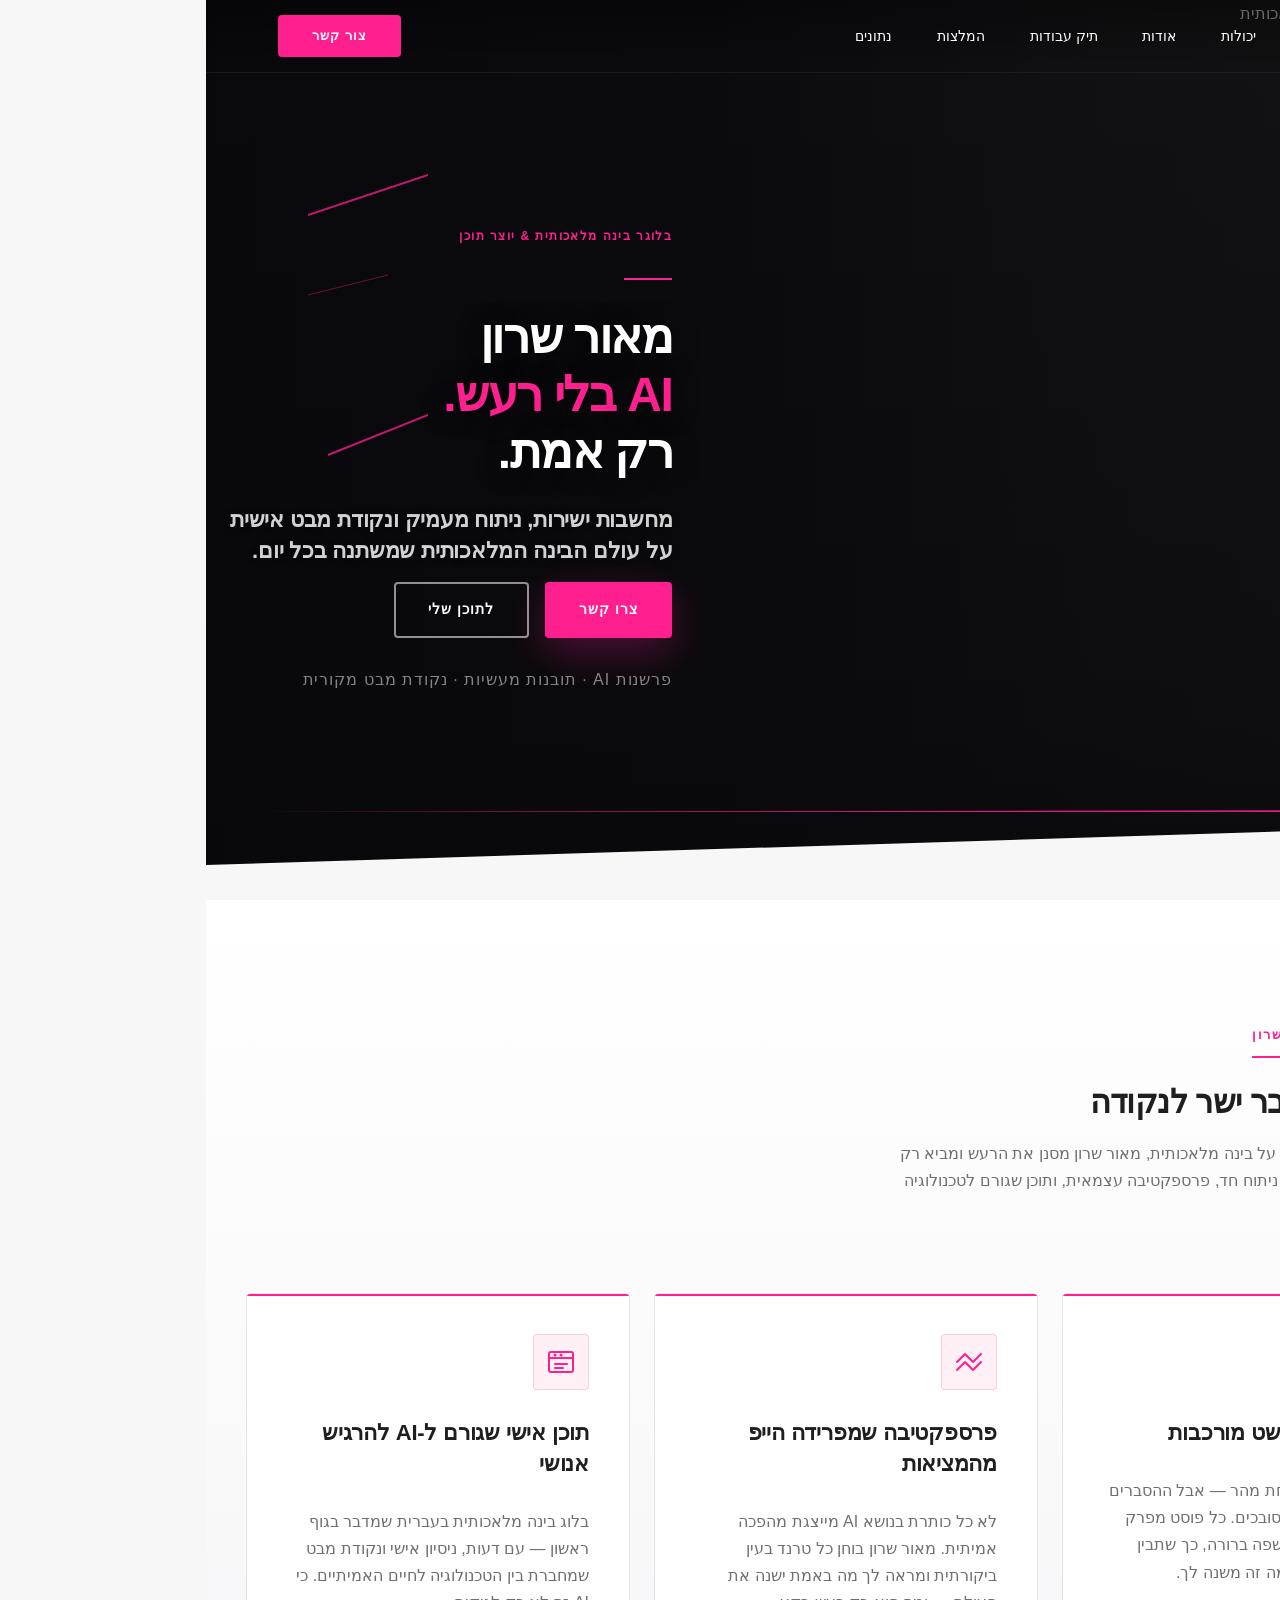
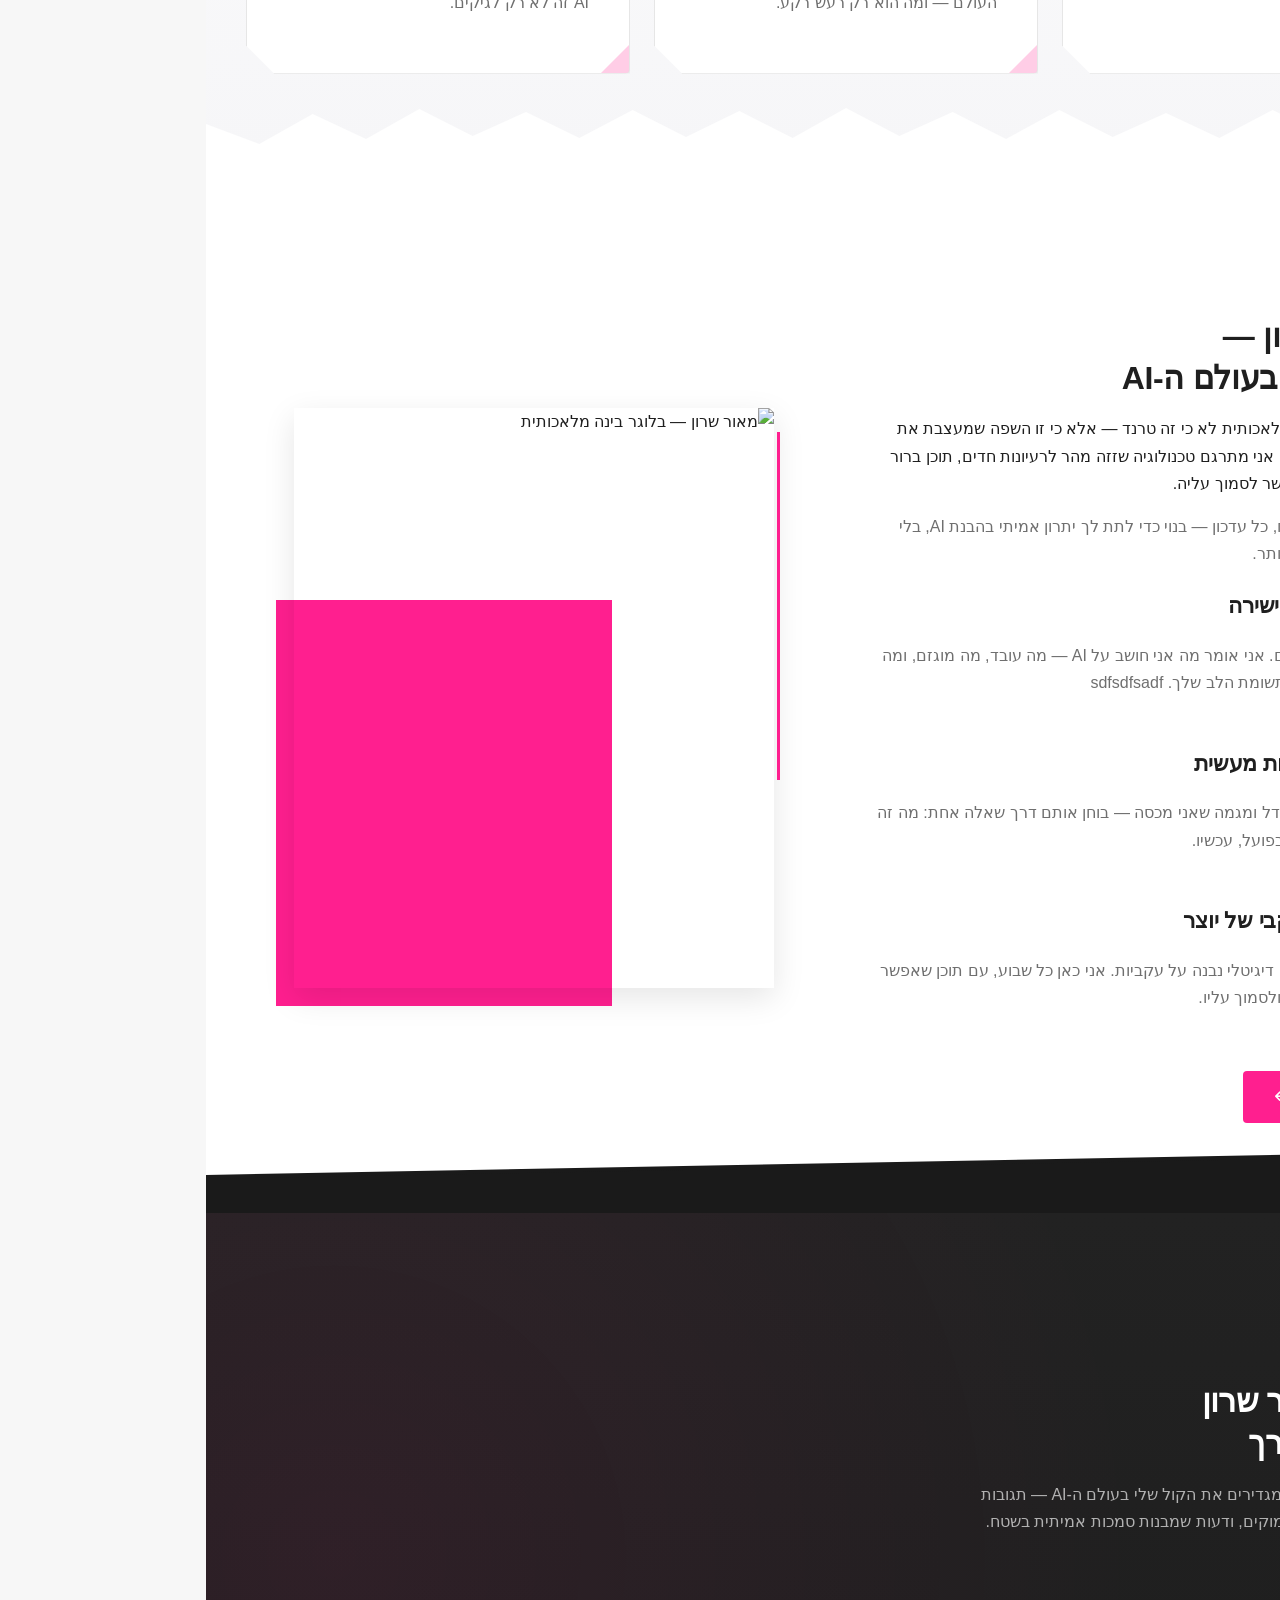
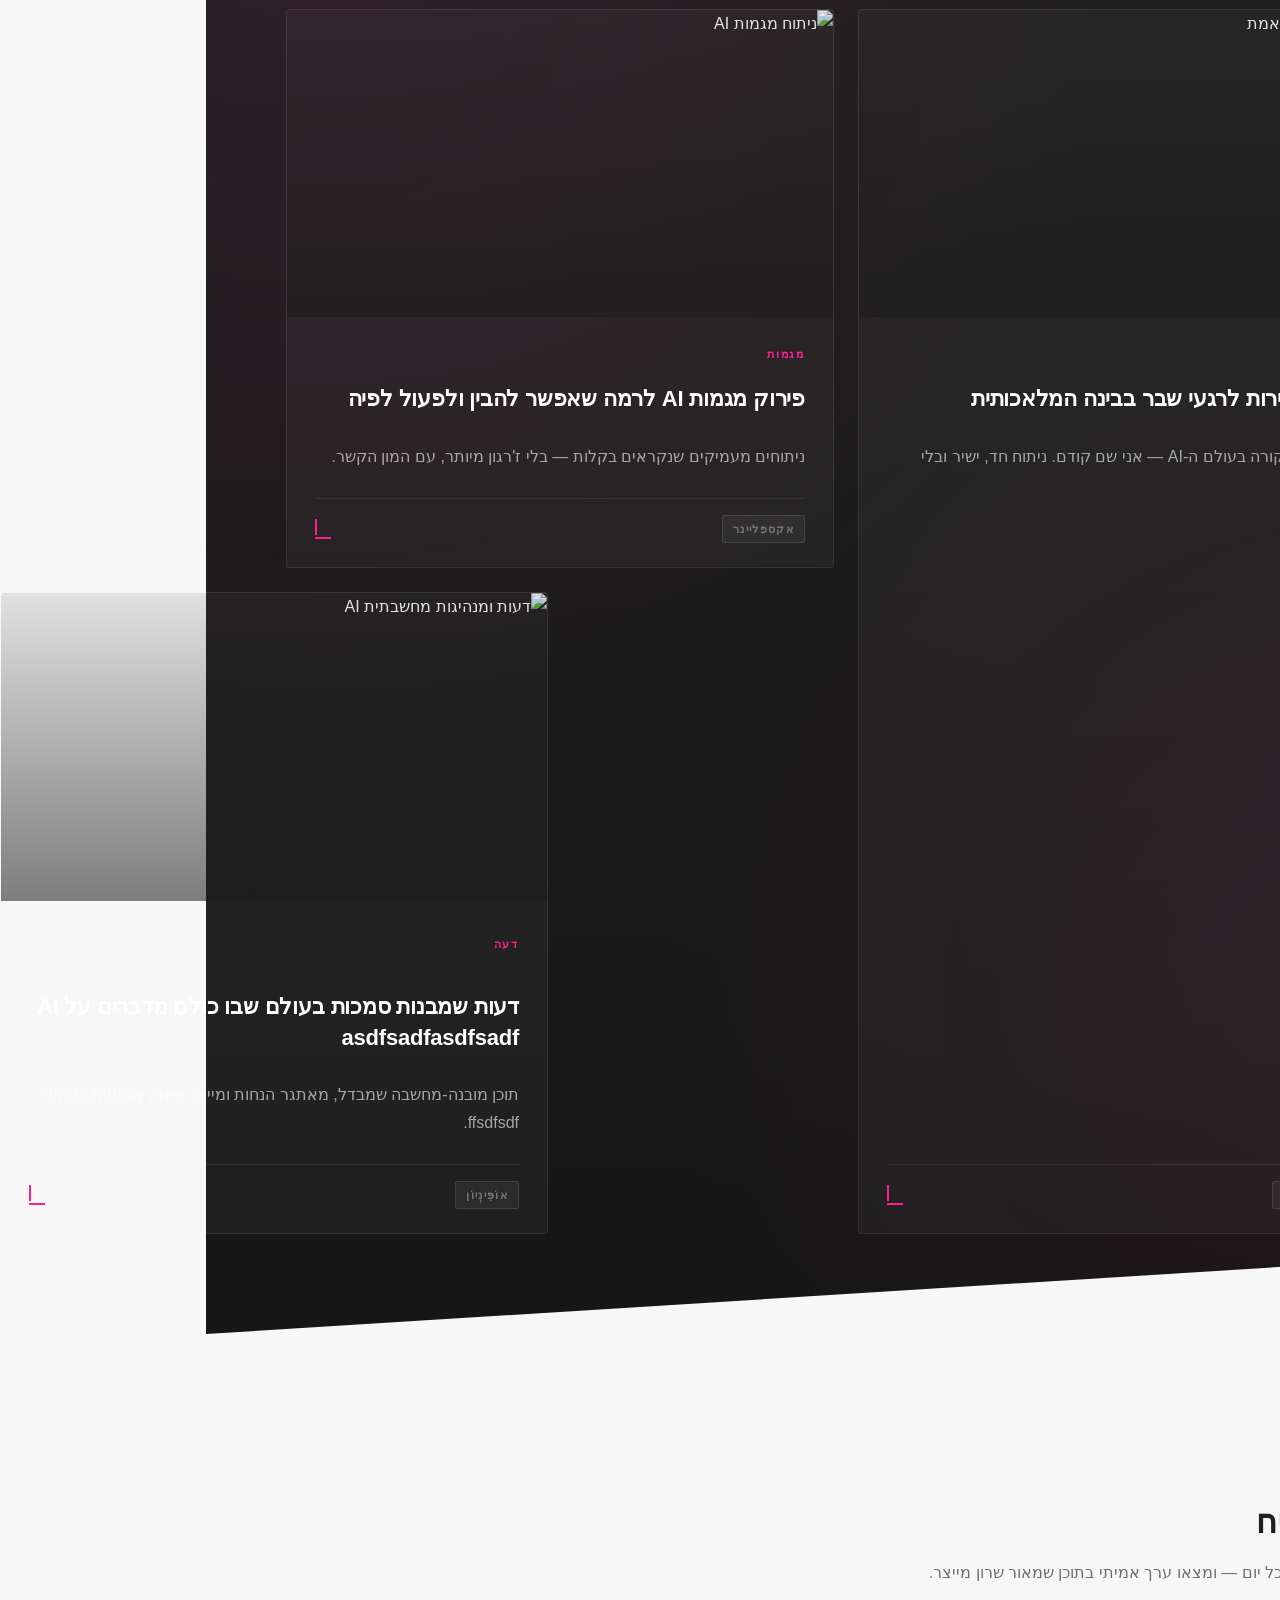
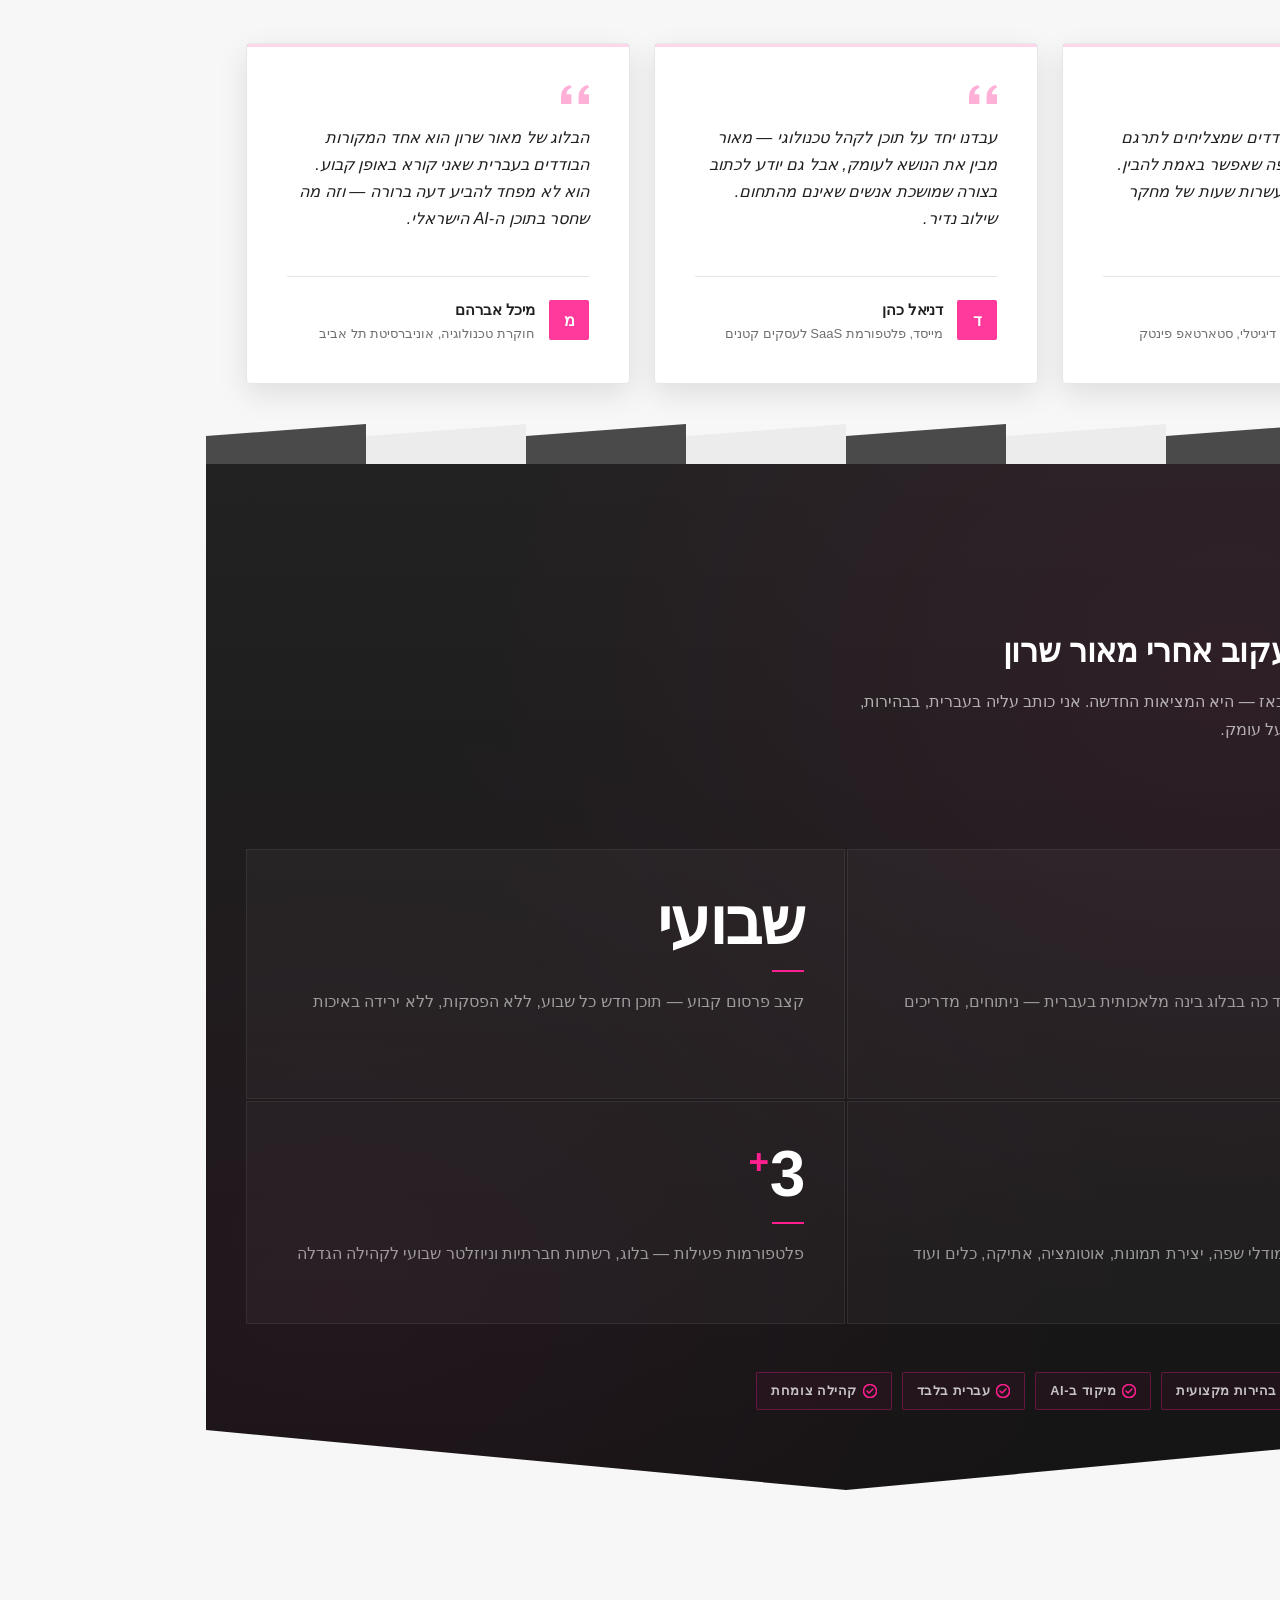
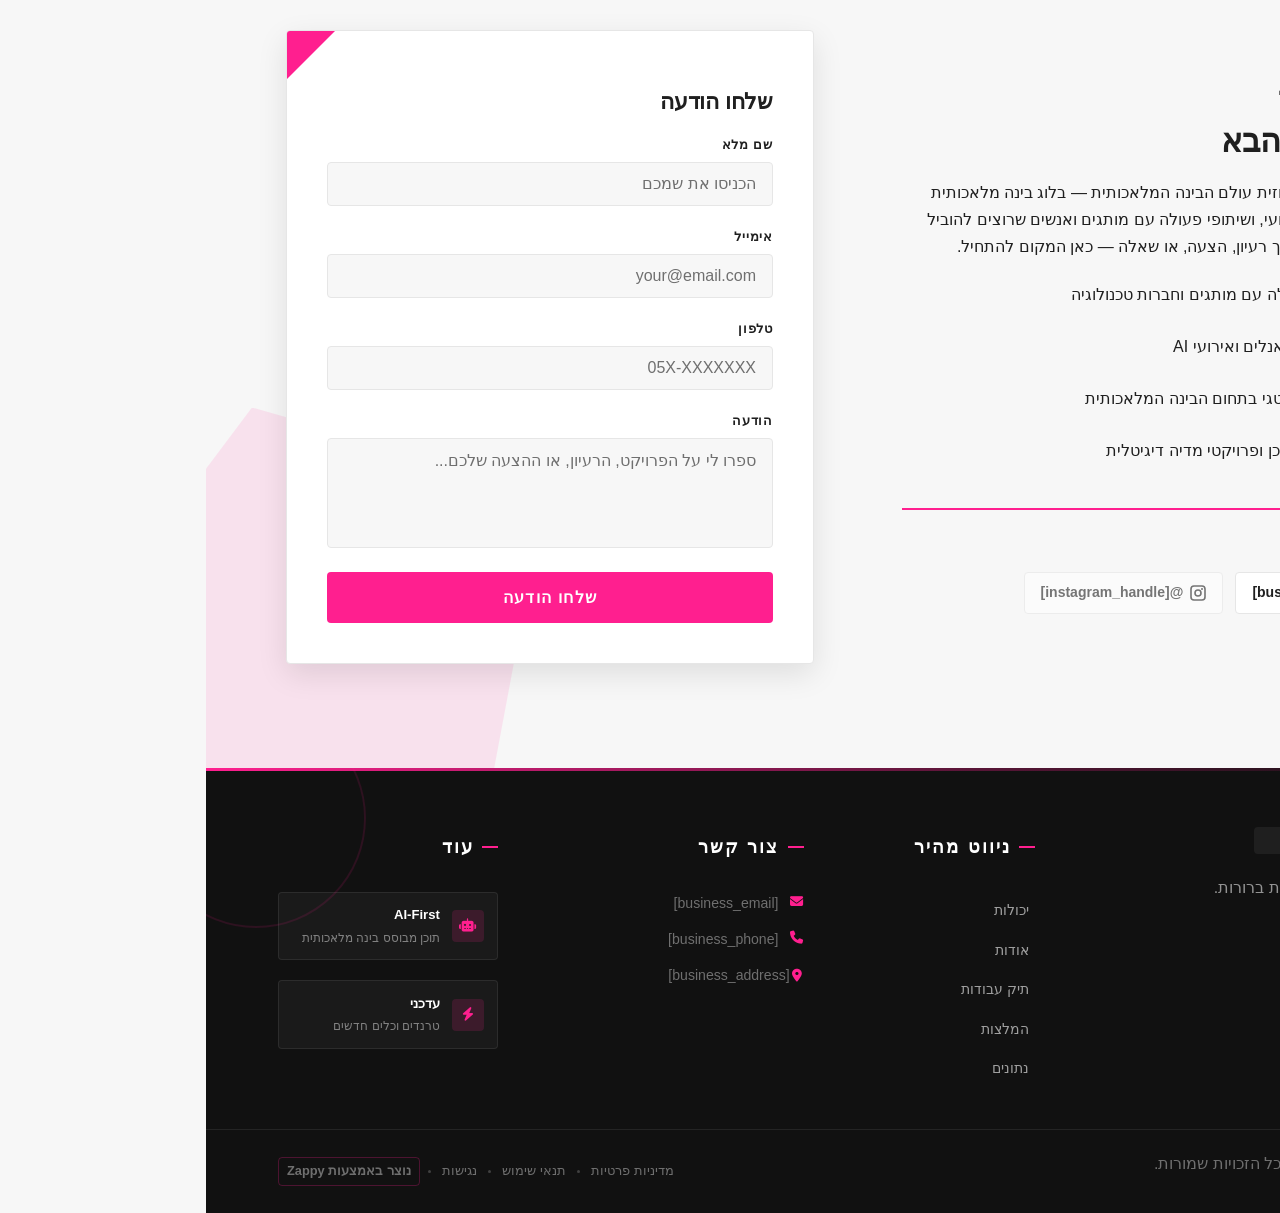
==== commit dacdb4dd: "Background sync: Progressive GitHub Sync" ====
--- a/public/index.html
+++ b/public/index.html
@@ -1 +1 @@
-<!doctype html><html dir="rtl" lang="he"><head><meta charset="UTF-8"><meta content="width=device-width,initial-scale=1" name="viewport"><meta content="index, follow" name="robots"><title>מאור שרון — מאור שרון</title><meta content="Maor Sharon is an AI-focused blogger building a personal brand in the artificial intelligence space. The site is intended to showcase his identity as a thought " name="description"><meta content="מאור שרון, בלוג בינה מלאכותית בעברית, מותג אישי דיגיטלי, איך ליצור תוכן דיגיטלי מוצלח" name="keywords"><link href="/assets/favicon.ico" rel="icon" type="image/x-icon"><link href="/assets/favicon-16x16.png" rel="icon" type="image/png" sizes="16x16"><link href="/assets/favicon-32x32.png" rel="icon" type="image/png" sizes="32x32"><link href="/assets/favicon-48x48.png" rel="icon" type="image/png" sizes="48x48"><link href="/assets/favicon-192x192.png" rel="icon" type="image/png" sizes="192x192"><link href="/assets/favicon-512x512.png" rel="icon" type="image/png" sizes="512x512"><link href="/assets/apple-touch-icon.png" rel="apple-touch-icon"><script>!function(){"use strict";var t="9148d837-8476-42dc-8181-cb7fd30a16cd",e="https://qaapi.zappy5.com/api/analytics/track",a=18e5,n=2592e6,o=!0,i=!0,r=!0;var s=function(){var e="zappy_visitor_"+t,a=null;try{if(a=localStorage.getItem(e)){var o=JSON.parse(a),i=Date.now();if(i-o.created<n)return o.lastSeen=i,localStorage.setItem(e,JSON.stringify(o)),o.id}}catch(t){console.warn("Zappy Analytics: LocalStorage not available")}var r="zv_"+Date.now()+"_"+Math.random().toString(36).substr(2,9);try{localStorage.setItem(e,JSON.stringify({id:r,created:Date.now(),lastSeen:Date.now()}))}catch(t){}return r}(),c=function(){var e="zappy_session_"+t,n=null;try{if(n=sessionStorage.getItem(e)){var o=JSON.parse(n),i=Date.now();if(i-o.timestamp<a)return o.timestamp=i,sessionStorage.setItem(e,JSON.stringify(o)),o.id}}catch(t){console.warn("Zappy Analytics: SessionStorage not available")}var r="zs_"+Date.now()+"_"+Math.random().toString(36).substr(2,9);try{sessionStorage.setItem(e,JSON.stringify({id:r,timestamp:Date.now()}))}catch(t){}return r}();function l(a,n){n=n||{};var o={website_id:t,event_type:a,page_path:window.location.pathname,referrer:document.referrer||"direct",visitor_id:s,session_id:c,metadata:n};if(navigator.sendBeacon){var i=new Blob([JSON.stringify(o)],{type:"application/json"});navigator.sendBeacon(e,i)}else fetch(e,{method:"POST",headers:{"Content-Type":"application/json"},body:JSON.stringify(o),keepalive:!0}).catch(function(t){console.warn("Zappy Analytics: Failed to track event",t)})}o&&l("pageview",{title:document.title,url:window.location.href}),i&&document.addEventListener("click",function(t){var e=t.target;if("BUTTON"===e.tagName||e.closest("button")){var a="BUTTON"===e.tagName?e:e.closest("button");l("click",{element:"button",text:a.textContent.trim().substring(0,100),id:a.id||null,class:a.className||null})}else if("A"===e.tagName||e.closest("a")){var n="A"===e.tagName?e:e.closest("a");l("navigation",{element:"link",text:n.textContent.trim().substring(0,100),href:n.href,external:n.hostname!==window.location.hostname})}},!0),r&&document.addEventListener("submit",function(t){var e=t.target;l("form_submit",{form_id:e.id||null,form_name:e.name||null,form_action:e.action||null,form_method:e.method||"GET"})},!0);var d=Date.now();window.addEventListener("beforeunload",function(){l("page_unload",{time_on_page:Math.floor((Date.now()-d)/1e3),page_path:window.location.pathname})}),window.zappyAnalytics={track:l,getVisitorId:function(){return s},getSessionId:function(){return c}}}()</script><meta content="מאור שרון — מאור שרון" property="og:title"><meta content="Maor Sharon is an AI-focused blogger building a personal brand in the artificial intelligence space. The site is intended to showcase his identity as a thought " property="og:description"><meta content="website" property="og:type"><meta content="he_IL" property="og:locale"><meta content="summary_large_image" name="twitter:card"><meta content="מאור שרון — מאור שרון" name="twitter:title"><meta content="Maor Sharon is an AI-focused blogger building a personal brand in the artificial intelligence space. The site is intended to showcase his identity as a thought " name="twitter:description"><link href="https://cdnjs.cloudflare.com/ajax/libs/font-awesome/6.4.0/css/all.min.css" rel="stylesheet"><link href="/assets/favicon.ico" rel="icon" type="image/x-icon"><link href="/assets/favicon-16x16.png" rel="icon" type="image/png" sizes="16x16"><link href="/assets/favicon-32x32.png" rel="icon" type="image/png" sizes="32x32"><link href="/assets/favicon-48x48.png" rel="icon" type="image/png" sizes="48x48"><link href="/assets/favicon-192x192.png" rel="icon" type="image/png" sizes="192x192"><link href="/assets/favicon-512x512.png" rel="icon" type="image/png" sizes="512x512"><link href="/assets/apple-touch-icon.png" rel="apple-touch-icon"><link href="https://cdn.jsdelivr.net/npm/vanilla-cookieconsent@3/dist/cookieconsent.css" rel="stylesheet"><script src="https://cdn.jsdelivr.net/npm/vanilla-cookieconsent@3/dist/cookieconsent.umd.js"></script><script src="https://cdn.jsdelivr.net/gh/mickidum/acc_toolbar/acctoolbar/acctoolbar.min.js"></script><link href="/styles.css" rel="stylesheet"><style id="zappy-dropdown-submenu-styles">#navMenu li:has(.sub-menu),.nav-menu li:has(.sub-menu),.navbar li:has(.sub-menu),nav li:has(.sub-menu){position:relative}#navMenu .sub-menu,.nav-menu .sub-menu,.navbar .sub-menu,nav .sub-menu{display:block!important;position:absolute!important;top:100%;left:0;min-width:220px;background:#fff;border-radius:8px;box-shadow:0 8px 25px rgba(0,0,0,.15);padding:8px 0;opacity:0;visibility:hidden;transform:translateY(10px);transition:all .3s ease;z-index:1000;list-style:none;pointer-events:none}#navMenu li:hover>.sub-menu,.nav-menu li:hover>.sub-menu,.navbar li:hover>.sub-menu,nav li:hover>.sub-menu{opacity:1!important;visibility:visible!important;transform:translateY(0)!important;pointer-events:auto!important}.sub-menu li{list-style:none;margin:0;padding:0}.sub-menu a{display:block!important;padding:10px 16px!important;color:var(--text-dark,#333)!important;font-weight:500;text-decoration:none;white-space:nowrap;transition:background-color .2s}.sub-menu a:hover{background-color:#f5f5f5}[dir=rtl] .nav-menu .sub-menu,[dir=rtl] .navbar .sub-menu,[dir=rtl] nav .sub-menu,html[lang=ar] .nav-menu .sub-menu,html[lang=ar] .navbar .sub-menu,html[lang=ar] nav .sub-menu,html[lang=he] .nav-menu .sub-menu,html[lang=he] .navbar .sub-menu,html[lang=he] nav .sub-menu{left:auto!important;right:0!important}.sub-menu:empty,.sub-menu:not(:has(li)),.sub-menu:not(:has(li:not(.zappy-hidden-menu-item))){display:none!important;opacity:0!important;visibility:hidden!important;pointer-events:none!important}li:has(.menu-group-title):hover>.sub-menu{opacity:1!important;visibility:visible!important;transform:translateY(0)!important;pointer-events:auto!important}#navMenu>li>.menu-group-title,.nav-menu>li>.menu-group-title{display:inline-block;padding:.5rem 1rem;cursor:default;user-select:none}@media (max-width:768px){#navMenu .sub-menu,.nav-menu .sub-menu,.navbar .sub-menu,nav .sub-menu{position:static!important;transform:none!important;box-shadow:none!important;background:0 0!important;max-height:0;overflow:hidden;opacity:0;visibility:hidden;transition:max-height .3s ease,opacity .3s ease;padding:0!important;border-radius:0!important}.sub-menu.mobile-expanded{max-height:500px!important;opacity:1!important;visibility:visible!important;padding:8px 0 8px 16px!important}[dir=rtl] .sub-menu.mobile-expanded,html[lang=he] .sub-menu.mobile-expanded{padding:8px 16px 8px 0!important}#navMenu li:hover>.sub-menu,.nav-menu li:hover>.sub-menu,.navbar li:hover>.sub-menu,nav li:hover>.sub-menu{opacity:0;visibility:hidden;pointer-events:none}#navMenu li>.sub-menu.mobile-expanded,.nav-menu li>.sub-menu.mobile-expanded,.navbar li>.sub-menu.mobile-expanded,nav li>.sub-menu.mobile-expanded{opacity:1!important;visibility:visible!important;pointer-events:auto!important}#navMenu li:has(.sub-menu),.nav-menu li:has(.sub-menu),.navbar li:has(.sub-menu),nav li:has(.sub-menu){display:flex!important;flex-wrap:wrap!important;align-items:center!important;position:relative!important;min-height:44px!important}#navMenu li:has(.sub-menu)>a,.nav-menu li:has(.sub-menu)>a,.navbar li:has(.sub-menu)>a,nav li:has(.sub-menu)>a{flex:1!important;min-width:0!important}#navMenu li:has(.sub-menu)>.menu-group-title,.nav-menu li:has(.sub-menu)>.menu-group-title,.navbar li:has(.sub-menu)>.menu-group-title,nav li:has(.sub-menu)>.menu-group-title{flex:1!important;min-width:0!important;padding:0!important;line-height:inherit!important}#navMenu li:has(.sub-menu)>.sub-menu,.nav-menu li:has(.sub-menu)>.sub-menu,.navbar li:has(.sub-menu)>.sub-menu,nav li:has(.sub-menu)>.sub-menu{flex-basis:100%!important;width:100%!important}#navMenu li:has(.sub-menu)>a [class*=arrow],#navMenu li:has(.sub-menu)>a [class*=chevron],.nav-menu li:has(.sub-menu)>a .fa-angle-down,.nav-menu li:has(.sub-menu)>a .fa-chevron-down,.nav-menu li:has(.sub-menu)>a [class*=arrow],.nav-menu li:has(.sub-menu)>a [class*=chevron],nav li:has(.sub-menu)>a [class*=arrow],nav li:has(.sub-menu)>a [class*=chevron]{display:none!important;visibility:hidden!important}.mobile-submenu-toggle{display:flex!important;align-items:center!important;justify-content:center!important;width:44px!important;height:auto!important;background:0 0!important;border:none!important;cursor:pointer!important;color:var(--text-light)!important;position:static!important;flex-shrink:0!important;align-self:stretch!important;z-index:2!important;padding:0!important;margin:0!important}.mobile-submenu-toggle::after{content:''!important;width:0!important;height:0!important;border-left:6px solid transparent!important;border-right:6px solid transparent!important;border-top:7px solid currentColor!important;transition:transform .3s ease!important}.mobile-submenu-toggle.expanded::after{transform:rotate(180deg)!important}.sub-menu a{padding:10px 0!important;display:block!important;color:var(--text-light)!important}.navbar .sub-menu li a,.zappy-products-dropdown .sub-menu a,nav.navbar .sub-menu li a{color:var(--text-light)!important}}@media (min-width:769px){.mobile-submenu-toggle{display:none!important}}</style><style id="mobile-lang-menu-deployed-css">@media (max-width:768px){.lang-switcher,.nav-container .lang-switcher,.nav-cta-container .lang-switcher,.nav-ecommerce-icons .lang-switcher,.nav-icons-left .lang-switcher,.navbar .lang-switcher,.navbar .nav-cta-container .lang-switcher{display:none!important}.mobile-lang-menu{width:100%;border-top:1px solid rgba(128,128,128,.2);padding:8px 0 0 0;margin-top:8px}.mobile-lang-toggle{display:flex!important;align-items:center;justify-content:space-between;width:100%;padding:12px 16px;background:0 0;border:none;cursor:pointer;font-size:15px;color:inherit;font-family:inherit}.mobile-lang-toggle::after{content:'';display:inline-block;width:8px;height:8px;border-right:2px solid currentColor;border-bottom:2px solid currentColor;transform:rotate(45deg);transition:transform .3s ease;margin-left:8px}.mobile-lang-toggle.expanded::after{transform:rotate(-135deg)}.mobile-lang-options{max-height:0;overflow:hidden;transition:max-height .3s ease}.mobile-lang-options.expanded{max-height:300px}.mobile-lang-option{display:flex!important;align-items:center;gap:10px;padding:10px 24px;text-decoration:none;color:inherit;font-size:14px;font-family:inherit}.mobile-lang-option:hover{background:rgba(128,128,128,.1)}.mobile-lang-option.active{font-weight:600;opacity:.7;pointer-events:none}.mobile-lang-option img{width:20px;height:20px;border-radius:50%}}@media (min-width:769px){.mobile-lang-menu{display:none!important}}</style><style id="zappy-widget-visibility">#mic-access-tool-box,#mic-access-tool-general-button,#mic-init-access-tool #mic-access-tool-box,#mic-init-access-tool #mic-access-tool-general-button,#mic-init-access-tool .mic-access-tool-general-button,._access-icon,._access-menu,.mic-access-tool-box,.mic-access-tool-general-button,div[id*=mic-access-tool-box]{display:none!important;visibility:hidden!important;opacity:0!important;pointer-events:none!important}</style></head><body><nav class="navbar" dir="rtl"><button class="mobile-toggle" aria-label="Menu" id="mobileToggle"><svg viewbox="0 0 24 24" fill="none" height="24" width="24" class="hamburger-icon"><path d="M3 12h18M3 6h18M3 18h18" stroke="currentColor" stroke-width="2" stroke-linecap="round"></path></svg><svg viewbox="0 0 24 24" fill="none" height="24" width="24" class="close-icon" style="display:none"><path d="M18 6L6 18M6 6l12 12" stroke="currentColor" stroke-width="2" stroke-linecap="round"></path></svg></button><button class="phone-header-btn" aria-label="Call" data-phone="[business_phone]"><svg viewbox="0 0 24 24" fill="currentColor" height="20" width="20"><path d="M22 16.92v3a2 2 0 0 1-2.18 2 19.79 19.79 0 0 1-8.63-3.07 19.5 19.5 0 0 1-6-6 19.79 19.79 0 0 1-3.07-8.67A2 2 0 0 1 4.11 2h3a2 2 0 0 1 2 1.72 12.84 12.84 0 0 0 .7 2.81 2 2 0 0 1-.45 2.11L8.09 9.91a16 16 0 0 0 6 6l1.27-1.27a2 2 0 0 1 2.11-.45 12.84 12.84 0 0 0 2.81.7A2 2 0 0 1 22 16.92z"></path></svg></button><div class="nav-container"><div class="nav-right-group"><div class="nav-brand"><a href="/" class="logo-link"><img alt="מאור שרון" class="logo" src="/assets/business-logo.webp"></a></div><ul class="nav-menu" id="navMenu"><li><a href="#features">יכולות</a></li><li><a href="#about">אודות</a></li><li><a href="#showcase">תיק עבודות</a></li><li><a href="#testimonials">המלצות</a></li><li><a href="#stats">נתונים</a></li></ul></div><div class="nav-cta-container"><a href="#contact" class="nav-cta-btn">צור קשר</a></div></div></nav><script>window.addEventListener("load",function(){const e=document.querySelector(".navbar, nav, header");if(!e)return void console.log("[Navbar] Navbar element not found");let t=document.getElementById("mobileToggle")||document.querySelector(".mobile-toggle")||document.querySelector(".hamburger")||document.querySelector(".hamburger-menu")||document.querySelector(".menu-toggle")||document.querySelector(".burger-menu")||document.querySelector('[aria-label="Menu"]')||document.querySelector('[aria-label="תפריט"]');const o=document.querySelector(".phone-header-btn"),n=window.getComputedStyle(e);let r=n.backgroundColor;if(console.log("[Navbar] Initial navbar background:",r),"transparent"===r||"rgba(0, 0, 0, 0)"===r||r.startsWith("rgba")&&r.includes(", 0)")){const e=n.backgroundImage;if(e&&"none"!==e)console.log("[Navbar] Navbar has background image/gradient, using dark text"),r="rgb(240, 240, 240)";else{const e=window.getComputedStyle(document.body).backgroundColor;console.log("[Navbar] Navbar transparent, using body background:",e),r=e}}const i=r.match(/\d+/g);if(i&&i.length>=3){const e=(.299*parseInt(i[0])+.587*parseInt(i[1])+.114*parseInt(i[2]))/255;console.log("[Navbar] Mobile button colors preserved from Claude CSS (luminance:",e.toFixed(2)+")");const n=document.createElement("style");n.id="zappy-mobile-nav-fix";document.documentElement.lang;document.documentElement.dir,n.textContent='\n        /* Hide mobile buttons on desktop, show only on mobile */\n        @media (min-width: 769px) {\n          .mobile-toggle,\n          .phone-header-btn {\n            display: none !important;\n          }\n        }\n        \n        /* Show and position mobile buttons correctly on mobile */\n        @media (max-width: 768px) {\n          .mobile-toggle,\n          .phone-header-btn {\n            position: absolute !important;\n            top: 50% !important;\n            transform: translateY(-50%) !important;\n            z-index: 1001 !important;\n            display: flex !important;\n            align-items: center !important;\n            justify-content: center !important;\n            width: 36px !important;\n            height: 36px !important;\n            border-radius: 50% !important;\n            border: none !important;\n            cursor: pointer !important;\n            padding: 6px !important;\n            background: none !important;\n            color: var(--nav-text, var(--text-light)) !important;\n          }\n          \n          /* LTR positioning (default): hamburger LEFT, phone RIGHT */\n          html:not([dir="rtl"]):not([lang="he"]):not([lang="ar"]) .mobile-toggle,\n          html[dir="ltr"] .mobile-toggle {\n            left: 12px !important;\n            right: auto !important;\n          }\n          html:not([dir="rtl"]):not([lang="he"]):not([lang="ar"]) .phone-header-btn,\n          html[dir="ltr"] .phone-header-btn {\n            right: 12px !important;\n            left: auto !important;\n          }\n          \n          /* RTL positioning: hamburger RIGHT, phone LEFT */\n          html[dir="rtl"] .mobile-toggle,\n          html[lang="he"] .mobile-toggle,\n          html[lang="ar"] .mobile-toggle {\n            right: 12px !important;\n            left: auto !important;\n          }\n          html[dir="rtl"] .phone-header-btn,\n          html[lang="he"] .phone-header-btn,\n          html[lang="ar"] .phone-header-btn {\n            left: 12px !important;\n            right: auto !important;\n          }\n          \n          /* CRITICAL: Ensure nav-container has min-height on mobile */\n          /* All children are positioned absolutely/fixed on mobile, so height:auto collapses to 0 */\n          .nav-container {\n            min-height: 70px !important;\n            position: relative !important;\n          }\n          \n          /* Ensure SVG icons are properly sized and inherit color */\n          .mobile-toggle svg,\n          .phone-header-btn svg {\n            width: 24px !important;\n            height: 24px !important;\n            /* Don\'t force display - let JavaScript control hamburger/close toggle */\n          }\n          \n          /* Reset nav-cta-container on mobile - remove desktop box-shadow/padding */\n          /* that creates a visible ghost box when CTA button is hidden */\n          .nav-cta-container {\n            box-shadow: none !important;\n            padding: 0 !important;\n          }\n          \n          /* Hide nav-cta-container entirely on mobile when there\'s no lang-switcher */\n          /* (only the CTA button is inside, and it\'s hidden on mobile) */\n          .nav-cta-container:not(:has(.lang-switcher)) {\n            display: none !important;\n          }\n          \n          /* CRITICAL: Prevent hero image fade gradient from bleeding over headline text */\n          /* The .image-fade-gradient has bottom: -30px (extends below parent) */\n          /* On mobile stacked layout, this overlaps the h1 text below the image */\n          .hero-image-column {\n            overflow: hidden !important;\n          }\n          .image-fade-gradient {\n            bottom: 0 !important;\n          }\n          \n          /* Hide desktop language switcher on mobile - hamburger menu handles it */\n          /* High specificity to override stored CSS */\n          .lang-switcher,\n          .nav-cta-container .lang-switcher,\n          .nav-container .lang-switcher,\n          .navbar .lang-switcher,\n          .navbar .nav-cta-container .lang-switcher {\n            display: none !important;\n          }\n        }\n      ';const r=document.getElementById("zappy-mobile-nav-fix");r&&r.remove(),document.head.appendChild(n),console.log("[Navbar] Critical CSS injected for mobile nav positioning");const l=window.innerWidth<=768;if(t){const e=t.querySelector(".hamburger-icon"),o=t.querySelector(".close-icon");e&&(e.style.setProperty("width","24px","important"),e.style.setProperty("height","24px","important"),e.style.setProperty("display","block","important")),o&&(o.style.setProperty("width","24px","important"),o.style.setProperty("height","24px","important"),o.style.setProperty("display","none","important")),l?(t.style.setProperty("position","absolute","important"),t.style.setProperty("top","50%","important"),t.style.setProperty("transform","translateY(-50%)","important"),t.style.setProperty("z-index","1001","important"),t.style.removeProperty("left"),t.style.removeProperty("right"),console.log("[Navbar] Mobile toggle positioning applied (mobile viewport)")):(t.style.removeProperty("position"),t.style.removeProperty("top"),t.style.removeProperty("transform"),t.style.removeProperty("z-index"),t.style.removeProperty("left"),t.style.removeProperty("right"),console.log("[Navbar] Desktop viewport - cleared mobile toggle inline positioning"))}if(o){const e=o.querySelector("svg");e&&(e.style.width="24px",e.style.height="24px",e.setAttribute("width","24"),e.setAttribute("height","24")),l?(o.style.setProperty("position","absolute","important"),o.style.setProperty("top","50%","important"),o.style.setProperty("transform","translateY(-50%)","important"),o.style.setProperty("z-index","1001","important"),o.style.removeProperty("left"),o.style.removeProperty("right"),console.log("[Navbar] Phone button positioning applied (mobile viewport)")):(o.style.removeProperty("position"),o.style.removeProperty("top"),o.style.removeProperty("transform"),o.style.removeProperty("z-index"),o.style.removeProperty("left"),o.style.removeProperty("right"),console.log("[Navbar] Desktop viewport - cleared phone button inline positioning"))}}else console.log("[Navbar] Could not parse background color:",r);t=document.getElementById("mobileToggle")||document.querySelector(".mobile-toggle")||document.querySelector(".hamburger")||document.querySelector(".hamburger-menu")||document.querySelector(".menu-toggle")||document.querySelector(".burger-menu")||document.querySelector('[aria-label="Menu"]')||document.querySelector('[aria-label="תפריט"]');const l=document.getElementById("navMenu")||document.querySelector(".nav-menu")||document.querySelector(".nav-links")||document.querySelector("nav ul:not(.submenu)");if(!t||!l)return void console.log("[Navbar] Mobile toggle or menu not found:",{toggle:!!t,menu:!!l});l.id||(l.id="navMenu"),console.log("[Navbar] Initializing mobile menu...");const a=t.cloneNode(!0);t.parentNode.replaceChild(a,t),a.addEventListener("click",function(e){e.preventDefault(),e.stopPropagation();const t=this.querySelector(".hamburger-icon"),o=this.querySelector(".close-icon");l.classList.contains("active")?(l.classList.remove("active"),t&&t.style.setProperty("display","block","important"),o&&o.style.setProperty("display","none","important"),document.body.style.overflow="",console.log("[Navbar] Menu closed")):(l.classList.add("active"),t&&t.style.setProperty("display","none","important"),o&&o.style.setProperty("display","block","important"),document.body.style.overflow="hidden",console.log("[Navbar] Menu opened"))}),l.querySelectorAll("a").forEach(function(e){e.addEventListener("click",function(){if("#"===this.getAttribute("href"))return;const e=a.querySelector(".hamburger-icon"),t=a.querySelector(".close-icon");l.classList.remove("active"),e&&e.style.setProperty("display","block","important"),t&&t.style.setProperty("display","none","important"),document.body.style.overflow="",console.log("[Navbar] Menu closed (link clicked)")})});var s=l.querySelectorAll(".dropdown-toggle");s.forEach(function(e){e.addEventListener("click",function(e){e.preventDefault(),e.stopPropagation();var t=this.closest(".nav-dropdown");t&&(t.parentNode.querySelectorAll(".nav-dropdown.open").forEach(function(e){e!==t&&e.classList.remove("open")}),t.classList.toggle("open"),console.log("[Navbar] Dropdown toggled:",t.classList.contains("open")?"open":"closed"))})}),document.addEventListener("click",function(e){e.target.closest(".nav-dropdown")||document.querySelectorAll(".nav-dropdown.open").forEach(function(e){e.classList.remove("open")})}),console.log("[Navbar] Dropdown handlers initialized for "+s.length+" dropdowns"),o&&o.addEventListener("click",function(){const e=document.querySelectorAll('a[href^="tel:"]'),t=e.length>0?e[0].getAttribute("href").replace("tel:",""):"[business_phone]";window.location.href="tel:"+t,console.log("[Navbar] Phone button clicked")}),console.log("[Navbar] Mobile menu initialized successfully");const p=function(){const e=document.querySelector(".whatsapp-float");e&&(window.innerWidth>=769?(e.style.setProperty("display","none","important"),e.style.setProperty("visibility","hidden","important"),e.style.setProperty("opacity","0","important"),e.style.setProperty("pointer-events","none","important"),console.log("[WhatsApp] Button hidden on desktop")):(e.style.removeProperty("display"),e.style.removeProperty("visibility"),e.style.removeProperty("opacity"),e.style.removeProperty("pointer-events"),console.log("[WhatsApp] Button visible on mobile")))};let c;p(),window.addEventListener("resize",function(){clearTimeout(c),c=setTimeout(p,100)})})</script><main><section class="index-hero-section" data-layout-spec="בית-hero" dir="rtl" id="hero" data-hero-type="fullscreen-scrim" data-zappy-content-align="center-left"><style data-zappy-align-style="true">#hero>[data-zappy-align-target]{margin-top:auto!important;margin-bottom:auto!important;margin-left:0!important;margin-right:auto!important;display:flex!important;flex-direction:column!important;align-items:flex-end!important}#hero>[data-zappy-align-target]>*{margin-left:0!important;margin-right:auto!important;min-width:33.33%!important;text-align:start!important;justify-content:center!important}@media (max-width:768px){#hero>[data-zappy-align-target]{align-items:center!important;justify-content:center!important;margin-top:auto!important;margin-bottom:auto!important;margin-left:auto!important;margin-right:auto!important}#hero>[data-zappy-align-target]>*{margin-left:auto!important;margin-right:auto!important}}</style><div class="index-hero-bg"><img alt="מאור שרון – בלוגר בינה מלאכותית" class="zappy-editable-image" src="/assets/site-index-hero-image-1.webp" data-context="Cinematic dark portrait of Maor Sharon, an Israeli AI blogger and tech thought leader, standing confidently in a modern minimalist tech environment. Dark charcoal and near-black tones dominate the scene. Subtle hot pink (#FF1F8F) geometric vector lines and angular shapes are integrated into the background as abstract digital art elements. Studio-quality lighting with a slight rim light on the subject. The right side of the frame (where the subject faces or stands) is more open and airy, leaving the left side for text overlay. Professional, editorial, high-contrast photography style suitable for a personal brand landing page." data-placeholder="index-hero-image-1" height="900" width="1440" data-element-id="img-1774269903887-jfxpn45dg" data-element-type="image" data-hero-background="true" data-hero-bg="true" data-resize-handler-attached="true"></div><div class="index-hero-scrim" aria-hidden="true"></div><div class="index-hero-geo" aria-hidden="true"><svg viewbox="0 0 120 400" xmlns="http://www.w3.org/2000/svg" fill="none" aria-hidden="true" data-no-icon-edit="true" preserveaspectratio="none"><line stroke="#FF1F8F" stroke-width="2" x1="0" x2="120" y1="80" y2="40"></line><line stroke="#FF1F8F" stroke-width="1" x1="0" x2="80" y1="160" y2="140" opacity="0.5"></line><line stroke="#FF1F8F" stroke-width="2" x1="20" x2="120" y1="320" y2="280"></line></svg></div><div class="index-hero-content" data-zappy-align-target="true"><div class="index-hero-inner"><p class="zappy-editable"><span class="index-hero-label">בלוגר בינה מלאכותית &amp; יוצר תוכן</span></p><div class="index-hero-rule" aria-hidden="true"></div><h1 class="index-hero-h1">מאור שרון<br><span class="index-hero-h1-accent">AI בלי רעש.</span><br>רק אמת.</h1><h3 class="index-hero-h3">מחשבות ישירות, ניתוח מעמיק ונקודת מבט אישית<br class="index-hero-br">על עולם הבינה המלאכותית שמשתנה בכל יום.</h3><div class="index-hero-ctas"><a href="#contact" class="index-hero-btn-primary" data-element-id="btn-1774269903884-tzwufh2ip" data-element-type="button" data-native-element="true">צרו קשר</a><a href="#content" class="index-hero-btn-secondary" data-element-id="btn-1774269903884-y6nhze94o" data-element-type="button" data-native-element="true">לתוכן שלי</a></div><p class="index-hero-trust">פרשנות AI · תובנות מעשיות · נקודת מבט מקורית</p></div></div><div class="index-hero-divider-wrapper" aria-hidden="true"><div class="index-hero-divider-pink" aria-hidden="true"></div><svg viewbox="0 0 1440 90" xmlns="http://www.w3.org/2000/svg" aria-hidden="true" data-no-icon-edit="true" preserveaspectratio="none"><path d="M0,90 L0,55 L1440,15 L1440,90 Z" fill="var(--bg-light)"></path></svg></div></section><section class="index-features-section" data-layout-spec="בית-features" dir="rtl" id="features"><div class="index-features-container"><div class="index-features-intro"><span class="index-features-label">למה לעקוב אחרי מאור שרון</span><h2 class="index-features-heading">תוכן AI שמדבר ישר לנקודה</h2><p class="index-features-subtext">בעולם שבו כולם מדברים על בינה מלאכותית, מאור שרון מסנן את הרעש ומביא רק את מה שבאמת חשוב — ניתוח חד, פרספקטיבה עצמאית, ותוכן שגורם לטכנולוגיה להרגיש אנושית.</p></div><div class="index-features-grid"><article class="index-feature-card"><div class="index-feature-card-inner"><div class="index-feature-icon-wrap"><svg viewbox="0 0 32 32" xmlns="http://www.w3.org/2000/svg" fill="none" data-element-type="icon" data-icon-type="svg" height="32" width="32" aria-hidden="true" stroke="var(--primary)" stroke-linecap="round" stroke-linejoin="round" stroke-width="2"><circle cx="16" cy="16" r="12"></circle><path d="M16 10 L16 16 L20 20"></path><path d="M10 6 L6 2"></path><path d="M22 6 L26 2"></path></svg></div><div class="index-feature-content"><h3 class="index-feature-title">ניתוח AI שמפשט מורכבות</h3><p class="index-feature-text">הטכנולוגיה מתפתחת מהר — אבל ההסברים לא חייבים להיות מסובכים. כל פוסט מפרק מושגים מורכבים לשפה ברורה, כך שתבין בדיוק מה קורה ולמה זה משנה לך.</p></div></div><div class="index-feature-card-cut"></div></article><article class="index-feature-card"><div class="index-feature-card-inner"><div class="index-feature-icon-wrap"><svg viewbox="0 0 32 32" xmlns="http://www.w3.org/2000/svg" fill="none" data-element-type="icon" data-icon-type="svg" height="32" width="32" aria-hidden="true" stroke="var(--primary)" stroke-linecap="round" stroke-linejoin="round" stroke-width="2"><path d="M4 16 L12 8 L20 16 L28 8"></path><path d="M4 24 L12 16 L20 24 L28 16"></path></svg></div><div class="index-feature-content"><h3 class="index-feature-title">פרספקטיבה שמפרידה הייפ מהמציאות</h3><p class="index-feature-text">לא כל כותרת בנושא AI מייצגת מהפכה אמיתית. מאור שרון בוחן כל טרנד בעין ביקורתית ומראה לך מה באמת ישנה את העולם — ומה הוא רק רעש רקע.</p></div></div><div class="index-feature-card-cut"></div></article><article class="index-feature-card"><div class="index-feature-card-inner"><div class="index-feature-icon-wrap"><svg viewbox="0 0 32 32" xmlns="http://www.w3.org/2000/svg" fill="none" data-element-type="icon" data-icon-type="svg" height="32" width="32" aria-hidden="true" stroke="var(--primary)" stroke-linecap="round" stroke-linejoin="round" stroke-width="2"><rect height="20" rx="2" width="24" y="6" x="4"></rect><path d="M4 12 L28 12"></path><circle cx="10" cy="9" r="1.5" stroke="none" fill="var(--primary)"></circle><circle cx="16" cy="9" r="1.5" stroke="none" fill="var(--primary)"></circle><path d="M10 18 L22 18"></path><path d="M10 22 L18 22"></path></svg></div><div class="index-feature-content"><h3 class="index-feature-title">תוכן אישי שגורם ל-AI להרגיש אנושי</h3><p class="index-feature-text">בלוג בינה מלאכותית בעברית שמדבר בגוף ראשון — עם דעות, ניסיון אישי ונקודת מבט שמחברת בין הטכנולוגיה לחיים האמיתיים. כי AI זה לא רק לגיקים.</p></div></div><div class="index-feature-card-cut"></div></article></div></div><div class="index-features-divider-wrapper"><svg viewbox="0 0 1200 60" xmlns="http://www.w3.org/2000/svg" aria-hidden="true" data-no-icon-edit="true" preserveaspectratio="none"><path d="M0,60 L0,30 L50,50 L100,20 L150,45 L200,15 L250,42 L300,18 L350,44 L400,16 L450,43 L500,17 L550,44 L600,14 L650,42 L700,18 L750,45 L800,16 L850,43 L900,19 L950,44 L1000,16 L1050,42 L1100,20 L1150,46 L1200,18 L1200,60 Z" fill="#ffffff"></path><path d="M0,60 L0,38 L50,50 L100,20 L150,45 L200,15 L250,42 L300,18 L350,44 L400,16 L450,43 L500,17 L550,44 L600,14 L650,42 L700,18 L750,45 L800,16 L850,43 L900,19 L950,44 L1000,16 L1050,42 L1100,20 L1150,46 L1200,18 L1200,38 L1150,50 L1100,24 L1050,48 L1000,20 L950,48 L900,23 L850,47 L800,20 L750,49 L700,22 L650,46 L600,18 L550,48 L500,21 L450,47 L400,20 L350,48 L300,22 L250,46 L200,19 L150,49 L100,24 L50,54 L0,38 Z" fill="#ffffff" opacity="0.18"></path></svg></div></section><section class="index-about-section" data-layout-spec="בית-about" dir="rtl" id="about"><div class="index-about-container"><div class="index-about-grid"><div class="index-about-content"><span class="index-about-label">אודות</span><h2 class="index-about-heading">מאור שרון —<br>קול ישיר בעולם ה-AI</h2><p class="index-about-intro">אני עוסק בבינה מלאכותית לא כי זה טרנד — אלא כי זו השפה שמעצבת את העתיד. בבלוג שלי אני מתרגם טכנולוגיה שזזה מהר לרעיונות חדים, תוכן ברור ונקודת מבט שאפשר לסמוך עליה.</p><p class="index-about-sub">כל פוסט, כל ניתוח, כל עדכון — בנוי כדי לתת לך יתרון אמיתי בהבנת AI, בלי רעש ובלי ז'רגון מיותר.</p><div class="index-about-points"><div class="index-about-point"><div class="index-about-point-icon"><svg viewbox="0 0 20 20" xmlns="http://www.w3.org/2000/svg" fill="none" data-element-type="icon" data-icon-type="svg" height="20" width="20" aria-hidden="true"><rect height="2" rx="1" width="20" fill="currentColor"></rect><rect height="2" rx="1" width="14" y="6" fill="currentColor"></rect><rect height="2" rx="1" width="17" y="12" fill="currentColor"></rect></svg></div><div class="index-about-point-text"><h3>חשיבה ישירה</h3><p>אין עיגולים. אני אומר מה אני חושב על AI — מה עובד, מה מוגזם, ומה שווה את תשומת הלב שלך.</p></div></div><div class="index-about-point"><div class="index-about-point-icon"><svg viewbox="0 0 20 20" xmlns="http://www.w3.org/2000/svg" fill="none" data-element-type="icon" data-icon-type="svg" height="20" width="20" aria-hidden="true"><circle cx="10" cy="10" r="9" stroke="currentColor" stroke-width="2"></circle><path d="M10 6v4l3 3" stroke="currentColor" stroke-width="2" stroke-linecap="round"></path></svg></div><div class="index-about-point-text"><h3>רלוונטיות מעשית</h3><p>כל כלי, מודל ומגמה שאני מכסה — בוחן אותם דרך שאלה אחת: מה זה אומר לך בפועל, עכשיו.</p></div></div><div class="index-about-point"><div class="index-about-point-icon"><svg viewbox="0 0 20 20" xmlns="http://www.w3.org/2000/svg" fill="none" data-element-type="icon" data-icon-type="svg" height="20" width="20" aria-hidden="true"><path d="M2 10C2 5.58 5.58 2 10 2s8 3.58 8 8-3.58 8-8 8-8-3.58-8-8z" stroke="currentColor" stroke-width="2"></path><path d="M7 10l2 2 4-4" stroke="currentColor" stroke-width="2" stroke-linecap="round" stroke-linejoin="round"></path></svg></div><div class="index-about-point-text"><h3>קול עקבי של יוצר</h3><p>מותג אישי דיגיטלי נבנה על עקביות. אני כאן כל שבוע, עם תוכן שאפשר לזהות — ולסמוך עליו.</p></div></div></div><a href="#contact" class="index-about-cta">בואו נדבר<i class="fa fa-arrow-left" aria-hidden="true"></i></a></div><div class="index-about-image-col"><div class="index-about-image-frame"><div class="index-about-backplate" aria-hidden="true"></div><img alt="מאור שרון — בלוגר בינה מלאכותית" class="index-about-portrait" src="/assets/site-index-about-image-1.webp" data-context="Professional portrait photo of Maor Sharon, an Israeli AI blogger and tech thought leader in his 30s. Clean, confident expression. Minimal background — white or very light gray studio setting. Smart casual clothing, looking slightly off-camera. Sharp, editorial feel suitable for a personal brand in artificial intelligence." data-placeholder="index-about-image-1" height="580" width="480"><div class="index-about-image-accent" aria-hidden="true"></div></div></div></div></div><div class="index-about-divider-wrapper" aria-hidden="true"><svg viewbox="0 0 1200 90" xmlns="http://www.w3.org/2000/svg" aria-hidden="true" data-no-icon-edit="true" preserveaspectratio="none"><path d="M0,90 L0,52 L1200,28 L1200,90 Z" fill="#1a1a1a"></path><path d="M0,90 L0,56 L1200,32 L1200,90 Z" fill="#1a1a1a"></path></svg></div></section><section class="index-showcase-section" data-layout-spec="בית-showcase" dir="rtl" id="showcase"><div class="showcase-container"><div class="showcase-intro"><span class="showcase-label">תוכן / פורמטים</span><h2 class="showcase-heading">מה שמאור שרון<br>מייצר עבורך</h2><p class="showcase-desc">שלושה פורמטים שמגדירים את הקול שלי בעולם ה-AI — תגובות מהירות, ניתוחים עמוקים, ודעות שמבנות סמכות אמיתית בשטח.</p><div class="showcase-accent-line"></div></div><div class="showcase-grid zappy-preserve-css-grid" data-original-gap="24px" data-original-item-width="548" data-zappy-auto-grid="true" data-zappy-explicit-columns="true" id="zappy-auto-grid-1774269903900-8jrbs0" style="display:grid;grid-template-columns:minmax(0px, 2fr) minmax(0px, 1fr)"><article class="showcase-tile showcase-tile--primary"><div class="tile-image-wrap"><img alt="פרשנות AI בזמן אמת" class="zappy-editable-image" src="/assets/site-index-showcase-image-1.webp" data-context="Abstract digital AI visualization: glowing neural network nodes and data streams on a deep charcoal background, representing artificial intelligence commentary and rapid analysis — editorial tech aesthetic, hot pink accent highlights" data-placeholder="index-showcase-image-1" height="400" width="600" data-element-id="img-1774269903887-auzp1grhu" data-element-type="image" data-original-position="static" style="position:relative"><div class="tile-image-overlay"></div></div><div class="tile-content"><span class="zappy-editable tile-tag">פרשנות AI</span><h3 class="zappy-editable tile-heading">תגובות מהירות לרגעי שבר בבינה המלאכותית</h3><p class="zappy-editable tile-body">כשמשהו גדול קורה בעולם ה-AI — אני שם קודם. ניתוח חד, ישיר ובלי עודף מילים.</p><div class="zappy-editable tile-footer"><span class="zappy-editable tile-format-badge">פרשנות מהירה</span><div class="tile-pink-corner"></div></div></div></article><article class="showcase-tile showcase-tile--secondary"><div class="tile-image-wrap tile-image-wrap--small"><img alt="ניתוח מגמות AI" class="zappy-editable-image" src="/assets/site-index-showcase-image-2.webp" data-context="Minimal editorial illustration of layered data charts, trend graphs and AI model diagrams on dark charcoal background — representing deep-dive explainer content about AI trends, clean and technical" data-placeholder="index-showcase-image-2" height="260" width="400" data-element-id="img-1774269903887-cjgokw5zw" data-element-type="image" data-original-position="static" style="position:relative"><div class="tile-image-overlay"></div></div><div class="tile-content"><span class="zappy-editable tile-tag">מגמות</span><h3 class="zappy-editable tile-heading">פירוק מגמות AI לרמה שאפשר להבין ולפעול לפיה</h3><p class="zappy-editable tile-body">ניתוחים מעמיקים שנקראים בקלות — בלי ז'רגון מיותר, עם המון הקשר.</p><div class="zappy-editable tile-footer"><span class="zappy-editable tile-format-badge">אקספליינר</span><div class="tile-pink-corner"></div></div></div></article><article class="showcase-tile showcase-tile--secondary"><div class="tile-image-wrap tile-image-wrap--small"><img alt="דעות ומנהיגות מחשבתית AI" class="zappy-editable-image zappy-resizable-hover" src="/assets/site-index-showcase-image-3.webp" data-context="Bold editorial photo concept: microphone on a dark stage with pink spotlight beam and digital typography overlays — representing opinion-led creator content, speaking topics and thought leadership in AI" data-placeholder="index-showcase-image-3" height="260" width="400" data-element-id="img-1774269903887-4cr6lf8nf" data-element-type="image" data-original-position="static" style="position:relative;object-position:50% 50%"><div class="tile-image-overlay"></div></div><div class="tile-content"><p class="zappy-editable"><span class="zappy-editable tile-tag">דעה</span></p><h3 class="zappy-editable tile-heading">דעות שמבנות סמכות בעולם שבו כולם מדברים על AI asdfsadfasdfsadf</h3><p class="zappy-editable tile-body">תוכן מובנה-מחשבה שמבדל, מאתגר הנחות ומייצר שיחה אמיתית בקהילה ffsdfsdf.</p><div class="zappy-editable tile-footer"><span class="zappy-editable tile-format-badge">אוֹפִּינְיוֹן</span><div class="tile-pink-corner"></div></div></div></article></div></div><div class="showcase-divider-wrapper"><svg viewbox="0 0 1200 80" xmlns="http://www.w3.org/2000/svg" aria-hidden="true" data-no-icon-edit="true" preserveaspectratio="none"><polygon fill="#F7F7F7" points="0,80 1200,0 1200,80"></polygon><polygon fill="#FF1F8F" points="1200,0 1200,30 1060,30"></polygon></svg></div></section><section class="index-testimonials-section" data-layout-spec="בית-testimonials" dir="rtl" id="testimonials"><div class="index-testimonials-container"><div class="index-testimonials-intro"><span class="index-testimonials-label">מה אומרים עלי</span><h2 class="index-testimonials-heading">קולות מהשטח</h2><p class="index-testimonials-subtext">אנשים שעובדים עם AI בכל יום — ומצאו ערך אמיתי בתוכן שמאור שרון מייצר.</p></div><div class="index-testimonials-grid"><article class="index-testimonials-card"><div class="index-testimonials-accent-bar"></div><div class="index-testimonials-quote-icon"><svg viewbox="0 0 28 20" xmlns="http://www.w3.org/2000/svg" fill="none" data-element-type="icon" data-icon-type="svg" height="20" width="28" aria-hidden="true"><path d="M0 20V12.4C0 10.4 0.4 8.6 1.2 7C2 5.4 3.1 4.1 4.5 3.1C5.9 2.1 7.5 1.4 9.3 1L10.5 3.8C9 4.3 7.8 5.1 6.9 6.2C6 7.3 5.6 8.6 5.6 10.2H10.4V20H0ZM17.6 20V12.4C17.6 10.4 18 8.6 18.8 7C19.6 5.4 20.7 4.1 22.1 3.1C23.5 2.1 25.1 1.4 26.9 1L28 3.8C26.5 4.3 25.3 5.1 24.4 6.2C23.5 7.3 23.1 8.6 23.1 10.2H28V20H17.6Z" fill="currentColor"></path></svg></div><blockquote class="index-testimonials-quote"><p>מאור הוא אחד הבודדים שמצליחים לתרגם את עולם ה-AI לשפה שאפשר באמת להבין. כל פוסט שלו שווה עשרות שעות של מחקר עצמי.</p></blockquote><footer class="index-testimonials-attribution"><div class="index-testimonials-avatar">נ</div><div class="index-testimonials-person"><strong class="index-testimonials-name">נועה לוי</strong><span class="index-testimonials-role">מנהלת שיווק דיגיטלי, סטארטאפ פינטק</span></div></footer></article><article class="index-testimonials-card"><div class="index-testimonials-accent-bar"></div><div class="index-testimonials-quote-icon"><svg viewbox="0 0 28 20" xmlns="http://www.w3.org/2000/svg" fill="none" data-element-type="icon" data-icon-type="svg" height="20" width="28" aria-hidden="true"><path d="M0 20V12.4C0 10.4 0.4 8.6 1.2 7C2 5.4 3.1 4.1 4.5 3.1C5.9 2.1 7.5 1.4 9.3 1L10.5 3.8C9 4.3 7.8 5.1 6.9 6.2C6 7.3 5.6 8.6 5.6 10.2H10.4V20H0ZM17.6 20V12.4C17.6 10.4 18 8.6 18.8 7C19.6 5.4 20.7 4.1 22.1 3.1C23.5 2.1 25.1 1.4 26.9 1L28 3.8C26.5 4.3 25.3 5.1 24.4 6.2C23.5 7.3 23.1 8.6 23.1 10.2H28V20H17.6Z" fill="currentColor"></path></svg></div><blockquote class="index-testimonials-quote"><p>עבדנו יחד על תוכן לקהל טכנולוגי — מאור מבין את הנושא לעומק, אבל גם יודע לכתוב בצורה שמושכת אנשים שאינם מהתחום. שילוב נדיר.</p></blockquote><footer class="index-testimonials-attribution"><div class="index-testimonials-avatar">ד</div><div class="index-testimonials-person"><strong class="index-testimonials-name">דניאל כהן</strong><span class="index-testimonials-role">מייסד, פלטפורמת SaaS לעסקים קטנים</span></div></footer></article><article class="index-testimonials-card"><div class="index-testimonials-accent-bar"></div><div class="index-testimonials-quote-icon"><svg viewbox="0 0 28 20" xmlns="http://www.w3.org/2000/svg" fill="none" data-element-type="icon" data-icon-type="svg" height="20" width="28" aria-hidden="true"><path d="M0 20V12.4C0 10.4 0.4 8.6 1.2 7C2 5.4 3.1 4.1 4.5 3.1C5.9 2.1 7.5 1.4 9.3 1L10.5 3.8C9 4.3 7.8 5.1 6.9 6.2C6 7.3 5.6 8.6 5.6 10.2H10.4V20H0ZM17.6 20V12.4C17.6 10.4 18 8.6 18.8 7C19.6 5.4 20.7 4.1 22.1 3.1C23.5 2.1 25.1 1.4 26.9 1L28 3.8C26.5 4.3 25.3 5.1 24.4 6.2C23.5 7.3 23.1 8.6 23.1 10.2H28V20H17.6Z" fill="currentColor"></path></svg></div><blockquote class="index-testimonials-quote"><p>הבלוג של מאור שרון הוא אחד המקורות הבודדים בעברית שאני קורא באופן קבוע. הוא לא מפחד להביע דעה ברורה — וזה מה שחסר בתוכן ה-AI הישראלי.</p></blockquote><footer class="index-testimonials-attribution"><div class="index-testimonials-avatar">מ</div><div class="index-testimonials-person"><strong class="index-testimonials-name">מיכל אברהם</strong><span class="index-testimonials-role">חוקרת טכנולוגיה, אוניברסיטת תל אביב</span></div></footer></article></div></div><div class="index-testimonials-stepped-divider" aria-hidden="true"><div class="index-testimonials-step-row"><div class="step-block step-light"></div><div class="step-block step-dark"></div><div class="step-block step-light"></div><div class="step-block step-dark"></div><div class="step-block step-light"></div><div class="step-block step-dark"></div><div class="step-block step-light"></div><div class="step-block step-dark"></div></div></div></section><section class="index-stats-section" data-layout-spec="בית-stats" dir="rtl" id="stats"><div class="index-stats-container"><div class="index-stats-header"><span class="index-stats-label">מספרים שמדברים</span><h2 class="index-stats-heading">למה כדאי לעקוב אחרי מאור שרון</h2><p class="index-stats-subtext">בינה מלאכותית היא לא באז — היא המציאות החדשה. אני כותב עליה בעברית, בבהירות, בעקביות, ובלי להתפשר על עומק.</p></div><div class="index-stats-rule" aria-hidden="true"></div><div class="index-stats-grid"><article class="index-stat-block"><div class="index-stat-number">50<span class="index-stat-plus">+</span></div><div class="index-stat-pink-line" aria-hidden="true"></div><p class="index-stat-desc">מאמרים פורסמו עד כה בבלוג בינה מלאכותית בעברית — ניתוחים, מדריכים וסקירות לעומק</p></article><article class="index-stat-block"><div class="index-stat-number">שבועי</div><div class="index-stat-pink-line" aria-hidden="true"></div><p class="index-stat-desc">קצב פרסום קבוע — תוכן חדש כל שבוע, ללא הפסקות, ללא ירידה באיכות</p></article><article class="index-stat-block"><div class="index-stat-number">15<span class="index-stat-plus">+</span></div><div class="index-stat-pink-line" aria-hidden="true"></div><p class="index-stat-desc">נושאי AI שנסקרו: מודלי שפה, יצירת תמונות, אוטומציה, אתיקה, כלים ועוד</p></article><article class="index-stat-block"><div class="index-stat-number">3<span class="index-stat-plus">+</span></div><div class="index-stat-pink-line" aria-hidden="true"></div><p class="index-stat-desc">פלטפורמות פעילות — בלוג, רשתות חברתיות וניוזלטר שבועי לקהילה הגדלה</p></article></div><div class="index-stats-chips" role="list"><span class="index-stats-chip" role="listitem"><svg viewbox="0 0 14 14" xmlns="http://www.w3.org/2000/svg" fill="none" data-element-type="icon" data-icon-type="svg" height="14" width="14" aria-hidden="true"><circle cx="7" cy="7" r="6.5" stroke="currentColor" stroke-width="1.5"></circle><path d="M4 7l2 2 4-4" stroke="currentColor" stroke-width="1.5" stroke-linecap="round" stroke-linejoin="round"></path></svg>עקביות תוכן</span><span class="index-stats-chip" role="listitem"><svg viewbox="0 0 14 14" xmlns="http://www.w3.org/2000/svg" fill="none" data-element-type="icon" data-icon-type="svg" height="14" width="14" aria-hidden="true"><circle cx="7" cy="7" r="6.5" stroke="currentColor" stroke-width="1.5"></circle><path d="M4 7l2 2 4-4" stroke="currentColor" stroke-width="1.5" stroke-linecap="round" stroke-linejoin="round"></path></svg>בהירות מקצועית</span><span class="index-stats-chip" role="listitem"><svg viewbox="0 0 14 14" xmlns="http://www.w3.org/2000/svg" fill="none" data-element-type="icon" data-icon-type="svg" height="14" width="14" aria-hidden="true"><circle cx="7" cy="7" r="6.5" stroke="currentColor" stroke-width="1.5"></circle><path d="M4 7l2 2 4-4" stroke="currentColor" stroke-width="1.5" stroke-linecap="round" stroke-linejoin="round"></path></svg>מיקוד ב-AI</span><span class="index-stats-chip" role="listitem"><svg viewbox="0 0 14 14" xmlns="http://www.w3.org/2000/svg" fill="none" data-element-type="icon" data-icon-type="svg" height="14" width="14" aria-hidden="true"><circle cx="7" cy="7" r="6.5" stroke="currentColor" stroke-width="1.5"></circle><path d="M4 7l2 2 4-4" stroke="currentColor" stroke-width="1.5" stroke-linecap="round" stroke-linejoin="round"></path></svg>עברית בלבד</span><span class="index-stats-chip" role="listitem"><svg viewbox="0 0 14 14" xmlns="http://www.w3.org/2000/svg" fill="none" data-element-type="icon" data-icon-type="svg" height="14" width="14" aria-hidden="true"><circle cx="7" cy="7" r="6.5" stroke="currentColor" stroke-width="1.5"></circle><path d="M4 7l2 2 4-4" stroke="currentColor" stroke-width="1.5" stroke-linecap="round" stroke-linejoin="round"></path></svg>קהילה צומחת</span></div></div><div class="index-stats-divider-wrapper"><svg viewbox="0 0 1200 80" xmlns="http://www.w3.org/2000/svg" aria-hidden="true" data-no-icon-edit="true" preserveaspectratio="none"><path d="M0,80 L0,0 L600,60 L1200,0 L1200,80 Z" fill="var(--bg-light)"></path></svg></div></section><section class="index-contact-section" data-layout-spec="בית-contact" dir="rtl" id="contact"><div class="index-contact-section__geo-shape" aria-hidden="true"></div><div class="index-contact-section__container"><div class="index-contact-section__info"><span class="index-contact-section__micro-label">יצירת קשר</span><h2 class="index-contact-section__heading">בואו נדבר<br>על הדבר הבא</h2><p class="index-contact-section__lead">מאור שרון פעיל בחזית עולם הבינה המלאכותית — בלוג בינה מלאכותית בעברית, תוכן מקצועי, ושיתופי פעולה עם מותגים ואנשים שרוצים להוביל את השיח. אם יש לך רעיון, הצעה, או שאלה — כאן המקום להתחיל.</p><ul class="index-contact-section__reasons"><li><span class="index-contact-section__reason-icon" aria-hidden="true"><svg viewbox="0 0 18 18" xmlns="http://www.w3.org/2000/svg" fill="none" data-element-type="icon" data-icon-type="svg" height="18" width="18"><path d="M9 1L11.09 6.26L17 6.27L12.45 9.74L14.18 15L9 11.77L3.82 15L5.55 9.74L1 6.27L6.91 6.26L9 1Z" stroke="currentColor" stroke-width="1.8" stroke-linejoin="round"></path></svg></span><span>שיתופי פעולה עם מותגים וחברות טכנולוגיה</span></li><li><span class="index-contact-section__reason-icon" aria-hidden="true"><svg viewbox="0 0 18 18" xmlns="http://www.w3.org/2000/svg" fill="none" data-element-type="icon" data-icon-type="svg" height="18" width="18"><rect height="12" rx="1" width="16" y="3" x="1" stroke="currentColor" stroke-width="1.8"></rect><path d="M1 6L9 11L17 6" stroke="currentColor" stroke-width="1.8"></path></svg></span><span>הרצאות, פאנלים ואירועי AI</span></li><li><span class="index-contact-section__reason-icon" aria-hidden="true"><svg viewbox="0 0 18 18" xmlns="http://www.w3.org/2000/svg" fill="none" data-element-type="icon" data-icon-type="svg" height="18" width="18"><circle cx="9" cy="9" r="8" stroke="currentColor" stroke-width="1.8"></circle><path d="M9 5V9.5L12 12" stroke="currentColor" stroke-width="1.8" stroke-linecap="round"></path></svg></span><span>ייעוץ אסטרטגי בתחום הבינה המלאכותית</span></li><li><span class="index-contact-section__reason-icon" aria-hidden="true"><svg viewbox="0 0 18 18" xmlns="http://www.w3.org/2000/svg" fill="none" data-element-type="icon" data-icon-type="svg" height="18" width="18"><path d="M2 14C2 14 4 10 9 10C14 10 16 14 16 14" stroke="currentColor" stroke-width="1.8" stroke-linecap="round"></path><circle cx="9" cy="5" r="3" stroke="currentColor" stroke-width="1.8"></circle></svg></span><span>שותפויות תוכן ופרויקטי מדיה דיגיטלית</span></li></ul><div class="index-contact-section__secondary-cta"><span class="index-contact-section__cta-label">מעדיפים ישירות?</span><div class="index-contact-section__cta-links"><a href="mailto:[business_email]" class="index-contact-section__cta-link"><svg viewbox="0 0 16 16" xmlns="http://www.w3.org/2000/svg" fill="none" data-element-type="icon" data-icon-type="svg" height="16" width="16"><rect height="10" rx="1" width="14" y="3" x="1" stroke="currentColor" stroke-width="1.6"></rect><path d="M1 5.5L8 10L15 5.5" stroke="currentColor" stroke-width="1.6"></path></svg>[business_email]</a><a href="https://instagram.com/[instagram_handle]" class="index-contact-section__cta-link" target="_blank" rel="noopener"><svg viewbox="0 0 16 16" xmlns="http://www.w3.org/2000/svg" fill="none" data-element-type="icon" data-icon-type="svg" height="16" width="16"><rect height="14" rx="3" width="14" y="1" x="1" stroke="currentColor" stroke-width="1.6"></rect><circle cx="8" cy="8" r="3" stroke="currentColor" stroke-width="1.6"></circle><circle cx="12" cy="4" r="1" fill="currentColor"></circle></svg>@[instagram_handle]</a><a href="https://wa.me/[whatsapp_handle]" class="index-contact-section__cta-link" target="_blank" rel="noopener"><svg viewbox="0 0 16 16" xmlns="http://www.w3.org/2000/svg" fill="none" data-element-type="icon" data-icon-type="svg" height="16" width="16"><path d="M8 1C4.13 1 1 4.13 1 8C1 9.3 1.36 10.52 1.99 11.56L1 15L4.56 14.03C5.57 14.63 6.75 15 8 15C11.87 15 15 11.87 15 8C15 4.13 11.87 1 8 1Z" stroke="currentColor" stroke-width="1.6"></path><path d="M5.5 6.5C5.5 6.5 6 8 7.5 9.5C9 11 10.5 11.5 10.5 11.5" stroke="currentColor" stroke-width="1.6" stroke-linecap="round"></path></svg>WhatsApp</a></div></div></div><div class="index-contact-section__form-wrapper"><div class="index-contact-section__form-panel"><div class="index-contact-section__form-corner" aria-hidden="true"></div><h3 class="index-contact-section__form-title">שלחו הודעה</h3><form class="contact-form index-contact-section__form" novalidate=""><div class="index-contact-section__field-group"><label class="index-contact-section__label" for="contact-name">שם מלא</label><input autocomplete="name" class="index-contact-section__input" id="contact-name" name="name" placeholder="הכניסו את שמכם" type="text" required=""></div><div class="index-contact-section__field-group"><label class="index-contact-section__label" for="contact-email">אימייל</label><input autocomplete="email" class="index-contact-section__input" id="contact-email" name="email" placeholder="your@email.com" type="email" required=""></div><div class="index-contact-section__field-group"><label class="index-contact-section__label" for="contact-phone">טלפון</label><input autocomplete="tel" class="index-contact-section__input" id="contact-phone" name="phone" placeholder="05X-XXXXXXX" type="tel"></div><div class="index-contact-section__field-group"><label class="index-contact-section__label" for="contact-message">הודעה</label><textarea class="index-contact-section__textarea" id="contact-message" name="message" placeholder="ספרו לי על הפרויקט, הרעיון, או ההצעה שלכם..." required="" rows="4"></textarea></div><button class="btn-primary index-contact-section__submit" type="submit">שלחו הודעה</button></form></div></div></div></section></main><footer class="site-footer"><div class="footer-top-bar"></div><div class="footer-container"><div class="footer-grid"><div class="footer-col footer-brand"><img alt="מאור שרון" class="logo" src="/assets/business-logo.webp"><p class="footer-tagline">בינה מלאכותית. דעות ברורות. סיגנל מעל רעש.</p><div class="footer-social"><a href="[facebook_handle]" aria-label="Facebook"><i class="fab fa-facebook-f"></i></a><a href="[instagram_handle]" aria-label="Instagram"><i class="fab fa-instagram"></i></a><a href="[whatsapp_handle]" aria-label="WhatsApp"><i class="fab fa-whatsapp"></i></a></div></div><div class="footer-col footer-links"><h4 class="footer-heading"><span class="heading-accent"></span>ניווט מהיר</h4><ul><li><a href="#features">יכולות</a></li><li><a href="#about">אודות</a></li><li><a href="#showcase">תיק עבודות</a></li><li><a href="#testimonials">המלצות</a></li><li><a href="#stats">נתונים</a></li></ul></div><div class="footer-col footer-contact"><h4 class="footer-heading"><span class="heading-accent"></span>צור קשר</h4><ul class="contact-list"><li><i class="fas fa-envelope"></i><a href="mailto:[business_email]">[business_email]</a></li><li><i class="fas fa-phone"></i><a href="tel:[business_phone]">[business_phone]</a></li><li><a href="/"><i class="fas fa-map-marker-alt"></i><span>[business_address]</span></a></li></ul></div><div class="footer-col footer-extra"><h4 class="footer-heading"><span class="heading-accent"></span>עוד</h4><div class="footer-badge"><div class="badge-icon"><i class="fas fa-robot"></i></div><div class="badge-text"><strong>AI-First</strong><span>תוכן מבוסס בינה מלאכותית</span></div></div><div class="footer-badge"><div class="badge-icon"><i class="fas fa-bolt"></i></div><div class="badge-text"><strong>עדכני</strong><span>טרנדים וכלים חדשים</span></div></div></div></div></div><div class="footer-bottom"><div class="footer-container"><div class="footer-bottom-inner"><p class="footer-copyright">© 2026 מאור שרון. כל הזכויות שמורות.</p><div class="footer-legal"><a href="/privacy">מדיניות פרטיות</a><span class="legal-sep"></span><a href="/terms">תנאי שימוש</a><span class="legal-sep"></span><a href="/accessibility">נגישות</a><span class="legal-sep"></span><a href="https://zappy5.com" class="zappy-attribution" target="_blank">נוצר באמצעות Zappy</a></div></div></div></div></footer><a href="https://wa.me/[whatsapp_handle]" class="whatsapp-float" aria-label="WhatsApp"><i class="fab fa-whatsapp"></i></a><div data-integration="accessibility:toolbar"></div><script src="/script.js"></script><script id="zappy-mobile-submenu-script">!function(){function e(){if(window.innerWidth>768)return document.querySelectorAll(".mobile-submenu-toggle").forEach(function(e){e.remove()}),void document.querySelectorAll(".sub-menu.mobile-expanded").forEach(function(e){e.classList.remove("mobile-expanded")});document.querySelectorAll(".nav-menu li:has(.sub-menu), nav li:has(.sub-menu), .navbar li:has(.sub-menu), #navMenu li:has(.sub-menu)").forEach(function(e){if(!e.querySelector(".mobile-submenu-toggle")){var t=e.querySelector(".sub-menu"),n=e.querySelector(":scope > a");if(t&&n){var o=document.createElement("button");o.className="mobile-submenu-toggle",o.setAttribute("aria-label","Toggle submenu"),o.setAttribute("type","button"),n.insertAdjacentElement("afterend",o),o.addEventListener("click",function(e){e.preventDefault(),e.stopPropagation(),document.querySelectorAll(".sub-menu.mobile-expanded").forEach(function(e){if(e!==t){e.classList.remove("mobile-expanded");var n=e.parentElement.querySelector(".mobile-submenu-toggle");n&&n.classList.remove("expanded")}}),t.classList.toggle("mobile-expanded"),o.classList.toggle("expanded")})}}})}var t;"loading"===document.readyState?document.addEventListener("DOMContentLoaded",e):e(),window.addEventListener("resize",function(){clearTimeout(t),t=setTimeout(e,250)});var n=new MutationObserver(function(t){t.forEach(function(t){if("attributes"===t.type){var n=t.target;n.classList&&(n.classList.contains("active")||n.classList.contains("open"))&&setTimeout(e,100)}})});setTimeout(function(){document.querySelectorAll(".mobile-menu, .nav-menu, #navMenu, nav").forEach(function(e){n.observe(e,{attributes:!0,attributeFilter:["class","style"]})})},500)}()</script><script id="zappy-navbar-scroll-effect">!function(){var e=document.querySelector("nav.navbar,.navbar:not(.zappy-catalog-menu)"),t=document.querySelector(".zappy-catalog-menu,#zappy-catalog-menu");if(e){var r="rgba(247,247,247,0.85)",o=getComputedStyle(document.documentElement),a=o.getPropertyValue("--text-dark").trim()||"#1a1a1a",s=(o.getPropertyValue("--text-light").trim(),a);e.style.transition="background 0.3s ease,backdrop-filter 0.3s ease,-webkit-backdrop-filter 0.3s ease,box-shadow 0.3s ease",t&&(t.style.transition="background 0.3s ease,backdrop-filter 0.3s ease,-webkit-backdrop-filter 0.3s ease");var n="a,.navbar-brand,.navbar-brand a,.dropdown-toggle,.mobile-toggle,.phone-header-btn,.mobile-hamburger-btn,.mobile-close-btn,.mobile-submenu-toggle,.nav-link",l=["cart-link","login-link","nav-search-toggle","search-toggle"];window.addEventListener("scroll",f,{passive:!0}),window.addEventListener("resize",f,{passive:!0}),f();var i=document.querySelector('section[class*="hero"],[data-hero-type],main>section:first-child'),d=!1;if(i){var p=getComputedStyle(i),c=p.backgroundImage;if(c&&"none"!==c)if(-1!==c.indexOf("url(")){var b=p.backgroundColor.match(/\d+/g);d=!(b&&b.length>=3)||h(parseInt(b[0]),parseInt(b[1]),parseInt(b[2]))<.4}else if(-1!==c.indexOf("gradient")){var y=c.match(/rgba?\(\s*(\d+)\s*,\s*(\d+)\s*,\s*(\d+)/g);if(y&&y.length>0){for(var g=0,m=0;m<y.length;m++){var u=y[m].match(/\d+/g);g+=h(parseInt(u[0]),parseInt(u[1]),parseInt(u[2]))}d=g/y.length<.4}else d=!0}else d=!0;else{var k=p.backgroundColor.match(/\d+/g);k&&k.length>=3&&(d=h(parseInt(k[0]),parseInt(k[1]),parseInt(k[2]))<.4)}}d||(window.removeEventListener("scroll",f),window.removeEventListener("resize",f),e.classList.add("scrolled"),window.innerWidth>768&&(e.style.setProperty("--frosted-text",s),e.style.setProperty("background-image","none","important"),e.style.setProperty("background-color",r,"important"),e.style.backdropFilter="blur(12px)",e.style.webkitBackdropFilter="blur(12px)",e.style.boxShadow="0 2px 16px rgba(0,0,0,0.12)",w(e,s)),t&&(t.classList.add("scrolled"),window.innerWidth>768&&(t.style.setProperty("background",r,"important"),t.style.setProperty("backdrop-filter","blur(12px)","important"),t.style.setProperty("-webkit-backdrop-filter","blur(12px)","important"),w(t,s))),window._zappyNavNoDarkHero=!0)}function w(e,t){for(var r=e.querySelectorAll(n),o=0;o<r.length;o++){var a=!1;(r[o].closest(".sub-menu")||r[o].closest(".dropdown-menu"))&&(a=!0);for(var s=0;s<l.length;s++)if(r[o].classList.contains(l[s])){a=!0;break}a||r[o].style.setProperty("color",t,"important")}}function v(e){for(var t=e.querySelectorAll(n),r=0;r<t.length;r++)t[r].closest(".sub-menu")||t[r].closest(".dropdown-menu")||t[r].style.removeProperty("color")}function f(){if(!window._zappyNavNoDarkHero){if(window.innerWidth<=768)return e.classList.remove("scrolled"),v(e),void(t&&(t.classList.remove("scrolled"),v(t)));(window.scrollY||window.pageYOffset)>60?(e.classList.add("scrolled"),e.style.setProperty("background-color",r,"important"),e.style.setProperty("background-image","none","important"),e.style.setProperty("--frosted-text",s),e.style.backdropFilter="blur(12px)",e.style.webkitBackdropFilter="blur(12px)",e.style.boxShadow="0 2px 16px rgba(0,0,0,0.12)",w(e,s),t&&(t.classList.add("scrolled"),t.style.setProperty("background",r,"important"),t.style.setProperty("backdrop-filter","blur(12px)","important"),t.style.setProperty("-webkit-backdrop-filter","blur(12px)","important"),w(t,s))):(e.classList.remove("scrolled"),e.style.setProperty("background-color","transparent","important"),e.style.removeProperty("background-image"),e.style.removeProperty("--frosted-text"),e.style.backdropFilter="none",e.style.webkitBackdropFilter="none",e.style.boxShadow="none",v(e),t&&(t.classList.remove("scrolled"),t.style.setProperty("background","transparent","important"),t.style.setProperty("backdrop-filter","none","important"),t.style.setProperty("-webkit-backdrop-filter","none","important"),v(t)))}}function h(e,t,r){return t/=255,r/=255,.2126*(e=(e/=255)<=.03928?e/12.92:Math.pow((e+.055)/1.055,2.4))+.7152*(t=t<=.03928?t/12.92:Math.pow((t+.055)/1.055,2.4))+.0722*(r=r<=.03928?r/12.92:Math.pow((r+.055)/1.055,2.4))}}()</script><script id="zappy-mobile-lang-menu-script">!function(){function e(){if(window.innerWidth>768){var e=document.querySelector(".mobile-lang-menu");e&&e.remove()}else if(!document.querySelector(".mobile-lang-menu")){var n=document.querySelector(".lang-switcher");if(n){var a=n.querySelector(".lang-switcher-dropdown");if(a){var i=a.querySelectorAll(".lang-option");if(0!==i.length){var t=document.getElementById("navMenu")||document.querySelector(".nav-menu")||document.querySelector("nav ul");if(t){var l=document.documentElement.lang||"en",s=document.createElement("div");s.className="mobile-lang-menu";var c={he:{name:"עברית",flag:"https://api.iconify.design/circle-flags/il.svg"},en:{name:"English",flag:"https://api.iconify.design/circle-flags/us.svg"},ar:{name:"العربية",flag:"https://api.iconify.design/circle-flags/sa.svg"},fr:{name:"Français",flag:"https://api.iconify.design/circle-flags/fr.svg"},es:{name:"Español",flag:"https://api.iconify.design/circle-flags/es.svg"},de:{name:"Deutsch",flag:"https://api.iconify.design/circle-flags/de.svg"},ru:{name:"Русский",flag:"https://api.iconify.design/circle-flags/ru.svg"},zh:{name:"中文",flag:"https://api.iconify.design/circle-flags/cn.svg"},ja:{name:"日本語",flag:"https://api.iconify.design/circle-flags/jp.svg"},pt:{name:"Português",flag:"https://api.iconify.design/circle-flags/br.svg"},it:{name:"Italiano",flag:"https://api.iconify.design/circle-flags/it.svg"},ko:{name:"한국어",flag:"https://api.iconify.design/circle-flags/kr.svg"}}[l]||{name:l,flag:""},r=document.createElement("button");r.className="mobile-lang-toggle",r.type="button";var g=c.flag?'<img src="'+c.flag+'" width="20" height="20" alt="" style="border-radius:50%;margin-right:8px;margin-left:8px;">':"";r.innerHTML=g+c.name,s.appendChild(r);var o=document.createElement("div");o.className="mobile-lang-options";var d=document.createElement("a");d.className="mobile-lang-option active",d.href="#",d.innerHTML=g+c.name,o.appendChild(d),i.forEach(function(e){var n=document.createElement("a");n.className="mobile-lang-option",n.href=e.getAttribute("href"),n.innerHTML=e.innerHTML,o.appendChild(n)}),s.appendChild(o),t.appendChild(s),r.addEventListener("click",function(e){e.preventDefault(),e.stopPropagation(),r.classList.toggle("expanded"),o.classList.toggle("expanded")})}}}}}}"loading"===document.readyState?document.addEventListener("DOMContentLoaded",e):e(),window.addEventListener("resize",function(){clearTimeout(window._mlrt),window._mlrt=setTimeout(e,250)})}()</script></body></html>+<!doctype html><html dir="rtl" lang="he"><head><meta charset="UTF-8"><meta content="width=device-width,initial-scale=1" name="viewport"><meta content="index, follow" name="robots"><title>מאור שרון — מאור שרון</title><meta content="Maor Sharon is an AI-focused blogger building a personal brand in the artificial intelligence space. The site is intended to showcase his identity as a thought " name="description"><meta content="מאור שרון, בלוג בינה מלאכותית בעברית, מותג אישי דיגיטלי, איך ליצור תוכן דיגיטלי מוצלח" name="keywords"><link href="/assets/favicon.ico" rel="icon" type="image/x-icon"><link href="/assets/favicon-16x16.png" rel="icon" type="image/png" sizes="16x16"><link href="/assets/favicon-32x32.png" rel="icon" type="image/png" sizes="32x32"><link href="/assets/favicon-48x48.png" rel="icon" type="image/png" sizes="48x48"><link href="/assets/favicon-192x192.png" rel="icon" type="image/png" sizes="192x192"><link href="/assets/favicon-512x512.png" rel="icon" type="image/png" sizes="512x512"><link href="/assets/apple-touch-icon.png" rel="apple-touch-icon"><script>!function(){"use strict";var t="9148d837-8476-42dc-8181-cb7fd30a16cd",e="https://qaapi.zappy5.com/api/analytics/track",a=18e5,n=2592e6,o=!0,i=!0,r=!0;var s=function(){var e="zappy_visitor_"+t,a=null;try{if(a=localStorage.getItem(e)){var o=JSON.parse(a),i=Date.now();if(i-o.created<n)return o.lastSeen=i,localStorage.setItem(e,JSON.stringify(o)),o.id}}catch(t){console.warn("Zappy Analytics: LocalStorage not available")}var r="zv_"+Date.now()+"_"+Math.random().toString(36).substr(2,9);try{localStorage.setItem(e,JSON.stringify({id:r,created:Date.now(),lastSeen:Date.now()}))}catch(t){}return r}(),c=function(){var e="zappy_session_"+t,n=null;try{if(n=sessionStorage.getItem(e)){var o=JSON.parse(n),i=Date.now();if(i-o.timestamp<a)return o.timestamp=i,sessionStorage.setItem(e,JSON.stringify(o)),o.id}}catch(t){console.warn("Zappy Analytics: SessionStorage not available")}var r="zs_"+Date.now()+"_"+Math.random().toString(36).substr(2,9);try{sessionStorage.setItem(e,JSON.stringify({id:r,timestamp:Date.now()}))}catch(t){}return r}();function l(a,n){n=n||{};var o={website_id:t,event_type:a,page_path:window.location.pathname,referrer:document.referrer||"direct",visitor_id:s,session_id:c,metadata:n};if(navigator.sendBeacon){var i=new Blob([JSON.stringify(o)],{type:"application/json"});navigator.sendBeacon(e,i)}else fetch(e,{method:"POST",headers:{"Content-Type":"application/json"},body:JSON.stringify(o),keepalive:!0}).catch(function(t){console.warn("Zappy Analytics: Failed to track event",t)})}o&&l("pageview",{title:document.title,url:window.location.href}),i&&document.addEventListener("click",function(t){var e=t.target;if("BUTTON"===e.tagName||e.closest("button")){var a="BUTTON"===e.tagName?e:e.closest("button");l("click",{element:"button",text:a.textContent.trim().substring(0,100),id:a.id||null,class:a.className||null})}else if("A"===e.tagName||e.closest("a")){var n="A"===e.tagName?e:e.closest("a");l("navigation",{element:"link",text:n.textContent.trim().substring(0,100),href:n.href,external:n.hostname!==window.location.hostname})}},!0),r&&document.addEventListener("submit",function(t){var e=t.target;l("form_submit",{form_id:e.id||null,form_name:e.name||null,form_action:e.action||null,form_method:e.method||"GET"})},!0);var d=Date.now();window.addEventListener("beforeunload",function(){l("page_unload",{time_on_page:Math.floor((Date.now()-d)/1e3),page_path:window.location.pathname})}),window.zappyAnalytics={track:l,getVisitorId:function(){return s},getSessionId:function(){return c}}}()</script><meta content="מאור שרון — מאור שרון" property="og:title"><meta content="Maor Sharon is an AI-focused blogger building a personal brand in the artificial intelligence space. The site is intended to showcase his identity as a thought " property="og:description"><meta content="website" property="og:type"><meta content="he_IL" property="og:locale"><meta content="summary_large_image" name="twitter:card"><meta content="מאור שרון — מאור שרון" name="twitter:title"><meta content="Maor Sharon is an AI-focused blogger building a personal brand in the artificial intelligence space. The site is intended to showcase his identity as a thought " name="twitter:description"><link href="https://cdnjs.cloudflare.com/ajax/libs/font-awesome/6.4.0/css/all.min.css" rel="stylesheet"><link href="/assets/favicon.ico" rel="icon" type="image/x-icon"><link href="/assets/favicon-16x16.png" rel="icon" type="image/png" sizes="16x16"><link href="/assets/favicon-32x32.png" rel="icon" type="image/png" sizes="32x32"><link href="/assets/favicon-48x48.png" rel="icon" type="image/png" sizes="48x48"><link href="/assets/favicon-192x192.png" rel="icon" type="image/png" sizes="192x192"><link href="/assets/favicon-512x512.png" rel="icon" type="image/png" sizes="512x512"><link href="/assets/apple-touch-icon.png" rel="apple-touch-icon"><link href="https://cdn.jsdelivr.net/npm/vanilla-cookieconsent@3/dist/cookieconsent.css" rel="stylesheet"><script src="https://cdn.jsdelivr.net/npm/vanilla-cookieconsent@3/dist/cookieconsent.umd.js"></script><script src="https://cdn.jsdelivr.net/gh/mickidum/acc_toolbar/acctoolbar/acctoolbar.min.js"></script><link href="/styles.css" rel="stylesheet"><style id="zappy-dropdown-submenu-styles">#navMenu li:has(.sub-menu),.nav-menu li:has(.sub-menu),.navbar li:has(.sub-menu),nav li:has(.sub-menu){position:relative}#navMenu .sub-menu,.nav-menu .sub-menu,.navbar .sub-menu,nav .sub-menu{display:block!important;position:absolute!important;top:100%;left:0;min-width:220px;background:#fff;border-radius:8px;box-shadow:0 8px 25px rgba(0,0,0,.15);padding:8px 0;opacity:0;visibility:hidden;transform:translateY(10px);transition:all .3s ease;z-index:1000;list-style:none;pointer-events:none}#navMenu li:hover>.sub-menu,.nav-menu li:hover>.sub-menu,.navbar li:hover>.sub-menu,nav li:hover>.sub-menu{opacity:1!important;visibility:visible!important;transform:translateY(0)!important;pointer-events:auto!important}.sub-menu li{list-style:none;margin:0;padding:0}.sub-menu a{display:block!important;padding:10px 16px!important;color:var(--text-dark,#333)!important;font-weight:500;text-decoration:none;white-space:nowrap;transition:background-color .2s}.sub-menu a:hover{background-color:#f5f5f5}[dir=rtl] .nav-menu .sub-menu,[dir=rtl] .navbar .sub-menu,[dir=rtl] nav .sub-menu,html[lang=ar] .nav-menu .sub-menu,html[lang=ar] .navbar .sub-menu,html[lang=ar] nav .sub-menu,html[lang=he] .nav-menu .sub-menu,html[lang=he] .navbar .sub-menu,html[lang=he] nav .sub-menu{left:auto!important;right:0!important}.sub-menu:empty,.sub-menu:not(:has(li)),.sub-menu:not(:has(li:not(.zappy-hidden-menu-item))){display:none!important;opacity:0!important;visibility:hidden!important;pointer-events:none!important}li:has(.menu-group-title):hover>.sub-menu{opacity:1!important;visibility:visible!important;transform:translateY(0)!important;pointer-events:auto!important}#navMenu>li>.menu-group-title,.nav-menu>li>.menu-group-title{display:inline-block;padding:.5rem 1rem;cursor:default;user-select:none}@media (max-width:768px){#navMenu .sub-menu,.nav-menu .sub-menu,.navbar .sub-menu,nav .sub-menu{position:static!important;transform:none!important;box-shadow:none!important;background:0 0!important;max-height:0;overflow:hidden;opacity:0;visibility:hidden;transition:max-height .3s ease,opacity .3s ease;padding:0!important;border-radius:0!important}.sub-menu.mobile-expanded{max-height:500px!important;opacity:1!important;visibility:visible!important;padding:8px 0 8px 16px!important}[dir=rtl] .sub-menu.mobile-expanded,html[lang=he] .sub-menu.mobile-expanded{padding:8px 16px 8px 0!important}#navMenu li:hover>.sub-menu,.nav-menu li:hover>.sub-menu,.navbar li:hover>.sub-menu,nav li:hover>.sub-menu{opacity:0;visibility:hidden;pointer-events:none}#navMenu li>.sub-menu.mobile-expanded,.nav-menu li>.sub-menu.mobile-expanded,.navbar li>.sub-menu.mobile-expanded,nav li>.sub-menu.mobile-expanded{opacity:1!important;visibility:visible!important;pointer-events:auto!important}#navMenu li:has(.sub-menu),.nav-menu li:has(.sub-menu),.navbar li:has(.sub-menu),nav li:has(.sub-menu){display:flex!important;flex-wrap:wrap!important;align-items:center!important;position:relative!important;min-height:44px!important}#navMenu li:has(.sub-menu)>a,.nav-menu li:has(.sub-menu)>a,.navbar li:has(.sub-menu)>a,nav li:has(.sub-menu)>a{flex:1!important;min-width:0!important}#navMenu li:has(.sub-menu)>.menu-group-title,.nav-menu li:has(.sub-menu)>.menu-group-title,.navbar li:has(.sub-menu)>.menu-group-title,nav li:has(.sub-menu)>.menu-group-title{flex:1!important;min-width:0!important;padding:0!important;line-height:inherit!important}#navMenu li:has(.sub-menu)>.sub-menu,.nav-menu li:has(.sub-menu)>.sub-menu,.navbar li:has(.sub-menu)>.sub-menu,nav li:has(.sub-menu)>.sub-menu{flex-basis:100%!important;width:100%!important}#navMenu li:has(.sub-menu)>a [class*=arrow],#navMenu li:has(.sub-menu)>a [class*=chevron],.nav-menu li:has(.sub-menu)>a .fa-angle-down,.nav-menu li:has(.sub-menu)>a .fa-chevron-down,.nav-menu li:has(.sub-menu)>a [class*=arrow],.nav-menu li:has(.sub-menu)>a [class*=chevron],nav li:has(.sub-menu)>a [class*=arrow],nav li:has(.sub-menu)>a [class*=chevron]{display:none!important;visibility:hidden!important}.mobile-submenu-toggle{display:flex!important;align-items:center!important;justify-content:center!important;width:44px!important;height:auto!important;background:0 0!important;border:none!important;cursor:pointer!important;color:var(--text-light)!important;position:static!important;flex-shrink:0!important;align-self:stretch!important;z-index:2!important;padding:0!important;margin:0!important}.mobile-submenu-toggle::after{content:''!important;width:0!important;height:0!important;border-left:6px solid transparent!important;border-right:6px solid transparent!important;border-top:7px solid currentColor!important;transition:transform .3s ease!important}.mobile-submenu-toggle.expanded::after{transform:rotate(180deg)!important}.sub-menu a{padding:10px 0!important;display:block!important;color:var(--text-light)!important}.navbar .sub-menu li a,.zappy-products-dropdown .sub-menu a,nav.navbar .sub-menu li a{color:var(--text-light)!important}}@media (min-width:769px){.mobile-submenu-toggle{display:none!important}}</style><style id="mobile-lang-menu-deployed-css">@media (max-width:768px){.lang-switcher,.nav-container .lang-switcher,.nav-cta-container .lang-switcher,.nav-ecommerce-icons .lang-switcher,.nav-icons-left .lang-switcher,.navbar .lang-switcher,.navbar .nav-cta-container .lang-switcher{display:none!important}.mobile-lang-menu{width:100%;border-top:1px solid rgba(128,128,128,.2);padding:8px 0 0 0;margin-top:8px}.mobile-lang-toggle{display:flex!important;align-items:center;justify-content:space-between;width:100%;padding:12px 16px;background:0 0;border:none;cursor:pointer;font-size:15px;color:inherit;font-family:inherit}.mobile-lang-toggle::after{content:'';display:inline-block;width:8px;height:8px;border-right:2px solid currentColor;border-bottom:2px solid currentColor;transform:rotate(45deg);transition:transform .3s ease;margin-left:8px}.mobile-lang-toggle.expanded::after{transform:rotate(-135deg)}.mobile-lang-options{max-height:0;overflow:hidden;transition:max-height .3s ease}.mobile-lang-options.expanded{max-height:300px}.mobile-lang-option{display:flex!important;align-items:center;gap:10px;padding:10px 24px;text-decoration:none;color:inherit;font-size:14px;font-family:inherit}.mobile-lang-option:hover{background:rgba(128,128,128,.1)}.mobile-lang-option.active{font-weight:600;opacity:.7;pointer-events:none}.mobile-lang-option img{width:20px;height:20px;border-radius:50%}}@media (min-width:769px){.mobile-lang-menu{display:none!important}}</style><style id="zappy-widget-visibility">#mic-access-tool-box,#mic-access-tool-general-button,#mic-init-access-tool #mic-access-tool-box,#mic-init-access-tool #mic-access-tool-general-button,#mic-init-access-tool .mic-access-tool-general-button,._access-icon,._access-menu,.mic-access-tool-box,.mic-access-tool-general-button,div[id*=mic-access-tool-box]{display:none!important;visibility:hidden!important;opacity:0!important;pointer-events:none!important}</style></head><body><nav class="navbar" dir="rtl"><button class="mobile-toggle" aria-label="Menu" id="mobileToggle"><svg viewbox="0 0 24 24" fill="none" height="24" width="24" class="hamburger-icon"><path d="M3 12h18M3 6h18M3 18h18" stroke="currentColor" stroke-width="2" stroke-linecap="round"></path></svg><svg viewbox="0 0 24 24" fill="none" height="24" width="24" class="close-icon" style="display:none"><path d="M18 6L6 18M6 6l12 12" stroke="currentColor" stroke-width="2" stroke-linecap="round"></path></svg></button><button class="phone-header-btn" aria-label="Call" data-phone="[business_phone]"><svg viewbox="0 0 24 24" fill="currentColor" height="20" width="20"><path d="M22 16.92v3a2 2 0 0 1-2.18 2 19.79 19.79 0 0 1-8.63-3.07 19.5 19.5 0 0 1-6-6 19.79 19.79 0 0 1-3.07-8.67A2 2 0 0 1 4.11 2h3a2 2 0 0 1 2 1.72 12.84 12.84 0 0 0 .7 2.81 2 2 0 0 1-.45 2.11L8.09 9.91a16 16 0 0 0 6 6l1.27-1.27a2 2 0 0 1 2.11-.45 12.84 12.84 0 0 0 2.81.7A2 2 0 0 1 22 16.92z"></path></svg></button><div class="nav-container"><div class="nav-right-group"><div class="nav-brand"><a href="/" class="logo-link"><img alt="מאור שרון" class="logo" src="/assets/business-logo.webp"></a></div><ul class="nav-menu" id="navMenu"><li><a href="#features">יכולות</a></li><li><a href="#about">אודות</a></li><li><a href="#showcase">תיק עבודות</a></li><li><a href="#testimonials">המלצות</a></li><li><a href="#stats">נתונים</a></li></ul></div><div class="nav-cta-container"><a href="#contact" class="nav-cta-btn">צור קשר</a></div></div></nav><script>window.addEventListener("load",function(){const e=document.querySelector(".navbar, nav, header");if(!e)return void console.log("[Navbar] Navbar element not found");let t=document.getElementById("mobileToggle")||document.querySelector(".mobile-toggle")||document.querySelector(".hamburger")||document.querySelector(".hamburger-menu")||document.querySelector(".menu-toggle")||document.querySelector(".burger-menu")||document.querySelector('[aria-label="Menu"]')||document.querySelector('[aria-label="תפריט"]');const o=document.querySelector(".phone-header-btn"),n=window.getComputedStyle(e);let r=n.backgroundColor;if(console.log("[Navbar] Initial navbar background:",r),"transparent"===r||"rgba(0, 0, 0, 0)"===r||r.startsWith("rgba")&&r.includes(", 0)")){const e=n.backgroundImage;if(e&&"none"!==e)console.log("[Navbar] Navbar has background image/gradient, using dark text"),r="rgb(240, 240, 240)";else{const e=window.getComputedStyle(document.body).backgroundColor;console.log("[Navbar] Navbar transparent, using body background:",e),r=e}}const i=r.match(/\d+/g);if(i&&i.length>=3){const e=(.299*parseInt(i[0])+.587*parseInt(i[1])+.114*parseInt(i[2]))/255;console.log("[Navbar] Mobile button colors preserved from Claude CSS (luminance:",e.toFixed(2)+")");const n=document.createElement("style");n.id="zappy-mobile-nav-fix";document.documentElement.lang;document.documentElement.dir,n.textContent='\n        /* Hide mobile buttons on desktop, show only on mobile */\n        @media (min-width: 769px) {\n          .mobile-toggle,\n          .phone-header-btn {\n            display: none !important;\n          }\n        }\n        \n        /* Show and position mobile buttons correctly on mobile */\n        @media (max-width: 768px) {\n          .mobile-toggle,\n          .phone-header-btn {\n            position: absolute !important;\n            top: 50% !important;\n            transform: translateY(-50%) !important;\n            z-index: 1001 !important;\n            display: flex !important;\n            align-items: center !important;\n            justify-content: center !important;\n            width: 36px !important;\n            height: 36px !important;\n            border-radius: 50% !important;\n            border: none !important;\n            cursor: pointer !important;\n            padding: 6px !important;\n            background: none !important;\n            color: var(--nav-text, var(--text-light)) !important;\n          }\n          \n          /* LTR positioning (default): hamburger LEFT, phone RIGHT */\n          html:not([dir="rtl"]):not([lang="he"]):not([lang="ar"]) .mobile-toggle,\n          html[dir="ltr"] .mobile-toggle {\n            left: 12px !important;\n            right: auto !important;\n          }\n          html:not([dir="rtl"]):not([lang="he"]):not([lang="ar"]) .phone-header-btn,\n          html[dir="ltr"] .phone-header-btn {\n            right: 12px !important;\n            left: auto !important;\n          }\n          \n          /* RTL positioning: hamburger RIGHT, phone LEFT */\n          html[dir="rtl"] .mobile-toggle,\n          html[lang="he"] .mobile-toggle,\n          html[lang="ar"] .mobile-toggle {\n            right: 12px !important;\n            left: auto !important;\n          }\n          html[dir="rtl"] .phone-header-btn,\n          html[lang="he"] .phone-header-btn,\n          html[lang="ar"] .phone-header-btn {\n            left: 12px !important;\n            right: auto !important;\n          }\n          \n          /* CRITICAL: Ensure nav-container has min-height on mobile */\n          /* All children are positioned absolutely/fixed on mobile, so height:auto collapses to 0 */\n          .nav-container {\n            min-height: 70px !important;\n            position: relative !important;\n          }\n          \n          /* Ensure SVG icons are properly sized and inherit color */\n          .mobile-toggle svg,\n          .phone-header-btn svg {\n            width: 24px !important;\n            height: 24px !important;\n            /* Don\'t force display - let JavaScript control hamburger/close toggle */\n          }\n          \n          /* Reset nav-cta-container on mobile - remove desktop box-shadow/padding */\n          /* that creates a visible ghost box when CTA button is hidden */\n          .nav-cta-container {\n            box-shadow: none !important;\n            padding: 0 !important;\n          }\n          \n          /* Hide nav-cta-container entirely on mobile when there\'s no lang-switcher */\n          /* (only the CTA button is inside, and it\'s hidden on mobile) */\n          .nav-cta-container:not(:has(.lang-switcher)) {\n            display: none !important;\n          }\n          \n          /* CRITICAL: Prevent hero image fade gradient from bleeding over headline text */\n          /* The .image-fade-gradient has bottom: -30px (extends below parent) */\n          /* On mobile stacked layout, this overlaps the h1 text below the image */\n          .hero-image-column {\n            overflow: hidden !important;\n          }\n          .image-fade-gradient {\n            bottom: 0 !important;\n          }\n          \n          /* Hide desktop language switcher on mobile - hamburger menu handles it */\n          /* High specificity to override stored CSS */\n          .lang-switcher,\n          .nav-cta-container .lang-switcher,\n          .nav-container .lang-switcher,\n          .navbar .lang-switcher,\n          .navbar .nav-cta-container .lang-switcher {\n            display: none !important;\n          }\n        }\n      ';const r=document.getElementById("zappy-mobile-nav-fix");r&&r.remove(),document.head.appendChild(n),console.log("[Navbar] Critical CSS injected for mobile nav positioning");const l=window.innerWidth<=768;if(t){const e=t.querySelector(".hamburger-icon"),o=t.querySelector(".close-icon");e&&(e.style.setProperty("width","24px","important"),e.style.setProperty("height","24px","important"),e.style.setProperty("display","block","important")),o&&(o.style.setProperty("width","24px","important"),o.style.setProperty("height","24px","important"),o.style.setProperty("display","none","important")),l?(t.style.setProperty("position","absolute","important"),t.style.setProperty("top","50%","important"),t.style.setProperty("transform","translateY(-50%)","important"),t.style.setProperty("z-index","1001","important"),t.style.removeProperty("left"),t.style.removeProperty("right"),console.log("[Navbar] Mobile toggle positioning applied (mobile viewport)")):(t.style.removeProperty("position"),t.style.removeProperty("top"),t.style.removeProperty("transform"),t.style.removeProperty("z-index"),t.style.removeProperty("left"),t.style.removeProperty("right"),console.log("[Navbar] Desktop viewport - cleared mobile toggle inline positioning"))}if(o){const e=o.querySelector("svg");e&&(e.style.width="24px",e.style.height="24px",e.setAttribute("width","24"),e.setAttribute("height","24")),l?(o.style.setProperty("position","absolute","important"),o.style.setProperty("top","50%","important"),o.style.setProperty("transform","translateY(-50%)","important"),o.style.setProperty("z-index","1001","important"),o.style.removeProperty("left"),o.style.removeProperty("right"),console.log("[Navbar] Phone button positioning applied (mobile viewport)")):(o.style.removeProperty("position"),o.style.removeProperty("top"),o.style.removeProperty("transform"),o.style.removeProperty("z-index"),o.style.removeProperty("left"),o.style.removeProperty("right"),console.log("[Navbar] Desktop viewport - cleared phone button inline positioning"))}}else console.log("[Navbar] Could not parse background color:",r);t=document.getElementById("mobileToggle")||document.querySelector(".mobile-toggle")||document.querySelector(".hamburger")||document.querySelector(".hamburger-menu")||document.querySelector(".menu-toggle")||document.querySelector(".burger-menu")||document.querySelector('[aria-label="Menu"]')||document.querySelector('[aria-label="תפריט"]');const l=document.getElementById("navMenu")||document.querySelector(".nav-menu")||document.querySelector(".nav-links")||document.querySelector("nav ul:not(.submenu)");if(!t||!l)return void console.log("[Navbar] Mobile toggle or menu not found:",{toggle:!!t,menu:!!l});l.id||(l.id="navMenu"),console.log("[Navbar] Initializing mobile menu...");const a=t.cloneNode(!0);t.parentNode.replaceChild(a,t),a.addEventListener("click",function(e){e.preventDefault(),e.stopPropagation();const t=this.querySelector(".hamburger-icon"),o=this.querySelector(".close-icon");l.classList.contains("active")?(l.classList.remove("active"),t&&t.style.setProperty("display","block","important"),o&&o.style.setProperty("display","none","important"),document.body.style.overflow="",console.log("[Navbar] Menu closed")):(l.classList.add("active"),t&&t.style.setProperty("display","none","important"),o&&o.style.setProperty("display","block","important"),document.body.style.overflow="hidden",console.log("[Navbar] Menu opened"))}),l.querySelectorAll("a").forEach(function(e){e.addEventListener("click",function(){if("#"===this.getAttribute("href"))return;const e=a.querySelector(".hamburger-icon"),t=a.querySelector(".close-icon");l.classList.remove("active"),e&&e.style.setProperty("display","block","important"),t&&t.style.setProperty("display","none","important"),document.body.style.overflow="",console.log("[Navbar] Menu closed (link clicked)")})});var s=l.querySelectorAll(".dropdown-toggle");s.forEach(function(e){e.addEventListener("click",function(e){e.preventDefault(),e.stopPropagation();var t=this.closest(".nav-dropdown");t&&(t.parentNode.querySelectorAll(".nav-dropdown.open").forEach(function(e){e!==t&&e.classList.remove("open")}),t.classList.toggle("open"),console.log("[Navbar] Dropdown toggled:",t.classList.contains("open")?"open":"closed"))})}),document.addEventListener("click",function(e){e.target.closest(".nav-dropdown")||document.querySelectorAll(".nav-dropdown.open").forEach(function(e){e.classList.remove("open")})}),console.log("[Navbar] Dropdown handlers initialized for "+s.length+" dropdowns"),o&&o.addEventListener("click",function(){const e=document.querySelectorAll('a[href^="tel:"]'),t=e.length>0?e[0].getAttribute("href").replace("tel:",""):"[business_phone]";window.location.href="tel:"+t,console.log("[Navbar] Phone button clicked")}),console.log("[Navbar] Mobile menu initialized successfully");const p=function(){const e=document.querySelector(".whatsapp-float");e&&(window.innerWidth>=769?(e.style.setProperty("display","none","important"),e.style.setProperty("visibility","hidden","important"),e.style.setProperty("opacity","0","important"),e.style.setProperty("pointer-events","none","important"),console.log("[WhatsApp] Button hidden on desktop")):(e.style.removeProperty("display"),e.style.removeProperty("visibility"),e.style.removeProperty("opacity"),e.style.removeProperty("pointer-events"),console.log("[WhatsApp] Button visible on mobile")))};let c;p(),window.addEventListener("resize",function(){clearTimeout(c),c=setTimeout(p,100)})})</script><main><section class="index-hero-section" data-layout-spec="בית-hero" dir="rtl" id="hero" data-hero-type="fullscreen-scrim" data-zappy-content-align="center-left"><style data-zappy-align-style="true">#hero>[data-zappy-align-target]{margin-top:auto!important;margin-bottom:auto!important;margin-left:0!important;margin-right:auto!important;display:flex!important;flex-direction:column!important;align-items:flex-end!important}#hero>[data-zappy-align-target]>*{margin-left:0!important;margin-right:auto!important;min-width:33.33%!important;text-align:start!important;justify-content:center!important}@media (max-width:768px){#hero>[data-zappy-align-target]{align-items:center!important;justify-content:center!important;margin-top:auto!important;margin-bottom:auto!important;margin-left:auto!important;margin-right:auto!important}#hero>[data-zappy-align-target]>*{margin-left:auto!important;margin-right:auto!important}}</style><div class="index-hero-bg"><img alt="מאור שרון – בלוגר בינה מלאכותית" class="zappy-editable-image" src="/assets/site-index-hero-image-1.webp" data-context="Cinematic dark portrait of Maor Sharon, an Israeli AI blogger and tech thought leader, standing confidently in a modern minimalist tech environment. Dark charcoal and near-black tones dominate the scene. Subtle hot pink (#FF1F8F) geometric vector lines and angular shapes are integrated into the background as abstract digital art elements. Studio-quality lighting with a slight rim light on the subject. The right side of the frame (where the subject faces or stands) is more open and airy, leaving the left side for text overlay. Professional, editorial, high-contrast photography style suitable for a personal brand landing page." data-placeholder="index-hero-image-1" height="900" width="1440" data-element-id="img-1774269903887-jfxpn45dg" data-element-type="image" data-hero-background="true" data-hero-bg="true" data-resize-handler-attached="true"></div><div class="index-hero-scrim" aria-hidden="true"></div><div class="index-hero-geo" aria-hidden="true"><svg viewbox="0 0 120 400" xmlns="http://www.w3.org/2000/svg" fill="none" aria-hidden="true" data-no-icon-edit="true" preserveaspectratio="none"><line stroke="#FF1F8F" stroke-width="2" x1="0" x2="120" y1="80" y2="40"></line><line stroke="#FF1F8F" stroke-width="1" x1="0" x2="80" y1="160" y2="140" opacity="0.5"></line><line stroke="#FF1F8F" stroke-width="2" x1="20" x2="120" y1="320" y2="280"></line></svg></div><div class="index-hero-content" data-zappy-align-target="true"><div class="index-hero-inner"><p class="zappy-editable"><span class="index-hero-label">בלוגר בינה מלאכותית &amp; יוצר תוכן</span></p><div class="index-hero-rule" aria-hidden="true"></div><h1 class="index-hero-h1">מאור שרון<br><span class="index-hero-h1-accent">AI בלי רעש.</span><br>רק אמת.</h1><h3 class="index-hero-h3">מחשבות ישירות, ניתוח מעמיק ונקודת מבט אישית<br class="index-hero-br">על עולם הבינה המלאכותית שמשתנה בכל יום.</h3><div class="index-hero-ctas"><a href="#contact" class="index-hero-btn-primary" data-element-id="btn-1774269903884-tzwufh2ip" data-element-type="button" data-native-element="true">צרו קשר</a><a href="#content" class="index-hero-btn-secondary" data-element-id="btn-1774269903884-y6nhze94o" data-element-type="button" data-native-element="true">לתוכן שלי</a></div><p class="index-hero-trust">פרשנות AI · תובנות מעשיות · נקודת מבט מקורית</p></div></div><div class="index-hero-divider-wrapper" aria-hidden="true"><div class="index-hero-divider-pink" aria-hidden="true"></div><svg viewbox="0 0 1440 90" xmlns="http://www.w3.org/2000/svg" aria-hidden="true" data-no-icon-edit="true" preserveaspectratio="none"><path d="M0,90 L0,55 L1440,15 L1440,90 Z" fill="var(--bg-light)"></path></svg></div></section><section class="index-features-section" data-layout-spec="בית-features" dir="rtl" id="features"><div class="index-features-container"><div class="index-features-intro"><span class="index-features-label">למה לעקוב אחרי מאור שרון</span><h2 class="index-features-heading">תוכן AI שמדבר ישר לנקודה</h2><p class="index-features-subtext">בעולם שבו כולם מדברים על בינה מלאכותית, מאור שרון מסנן את הרעש ומביא רק את מה שבאמת חשוב — ניתוח חד, פרספקטיבה עצמאית, ותוכן שגורם לטכנולוגיה להרגיש אנושית.</p></div><div class="index-features-grid"><article class="index-feature-card"><div class="index-feature-card-inner"><div class="index-feature-icon-wrap"><svg viewbox="0 0 32 32" xmlns="http://www.w3.org/2000/svg" fill="none" data-element-type="icon" data-icon-type="svg" height="32" width="32" aria-hidden="true" stroke="var(--primary)" stroke-linecap="round" stroke-linejoin="round" stroke-width="2"><circle cx="16" cy="16" r="12"></circle><path d="M16 10 L16 16 L20 20"></path><path d="M10 6 L6 2"></path><path d="M22 6 L26 2"></path></svg></div><div class="index-feature-content"><h3 class="index-feature-title">ניתוח AI שמפשט מורכבות</h3><p class="index-feature-text">הטכנולוגיה מתפתחת מהר — אבל ההסברים לא חייבים להיות מסובכים. כל פוסט מפרק מושגים מורכבים לשפה ברורה, כך שתבין בדיוק מה קורה ולמה זה משנה לך.</p></div></div><div class="index-feature-card-cut"></div></article><article class="index-feature-card"><div class="index-feature-card-inner"><div class="index-feature-icon-wrap"><svg viewbox="0 0 32 32" xmlns="http://www.w3.org/2000/svg" fill="none" data-element-type="icon" data-icon-type="svg" height="32" width="32" aria-hidden="true" stroke="var(--primary)" stroke-linecap="round" stroke-linejoin="round" stroke-width="2"><path d="M4 16 L12 8 L20 16 L28 8"></path><path d="M4 24 L12 16 L20 24 L28 16"></path></svg></div><div class="index-feature-content"><h3 class="index-feature-title">פרספקטיבה שמפרידה הייפ מהמציאות</h3><p class="index-feature-text">לא כל כותרת בנושא AI מייצגת מהפכה אמיתית. מאור שרון בוחן כל טרנד בעין ביקורתית ומראה לך מה באמת ישנה את העולם — ומה הוא רק רעש רקע.</p></div></div><div class="index-feature-card-cut"></div></article><article class="index-feature-card"><div class="index-feature-card-inner"><div class="index-feature-icon-wrap"><svg viewbox="0 0 32 32" xmlns="http://www.w3.org/2000/svg" fill="none" data-element-type="icon" data-icon-type="svg" height="32" width="32" aria-hidden="true" stroke="var(--primary)" stroke-linecap="round" stroke-linejoin="round" stroke-width="2"><rect height="20" rx="2" width="24" y="6" x="4"></rect><path d="M4 12 L28 12"></path><circle cx="10" cy="9" r="1.5" stroke="none" fill="var(--primary)"></circle><circle cx="16" cy="9" r="1.5" stroke="none" fill="var(--primary)"></circle><path d="M10 18 L22 18"></path><path d="M10 22 L18 22"></path></svg></div><div class="index-feature-content"><h3 class="index-feature-title">תוכן אישי שגורם ל-AI להרגיש אנושי</h3><p class="index-feature-text">בלוג בינה מלאכותית בעברית שמדבר בגוף ראשון — עם דעות, ניסיון אישי ונקודת מבט שמחברת בין הטכנולוגיה לחיים האמיתיים. כי AI זה לא רק לגיקים.</p></div></div><div class="index-feature-card-cut"></div></article></div></div><div class="index-features-divider-wrapper"><svg viewbox="0 0 1200 60" xmlns="http://www.w3.org/2000/svg" aria-hidden="true" data-no-icon-edit="true" preserveaspectratio="none"><path d="M0,60 L0,30 L50,50 L100,20 L150,45 L200,15 L250,42 L300,18 L350,44 L400,16 L450,43 L500,17 L550,44 L600,14 L650,42 L700,18 L750,45 L800,16 L850,43 L900,19 L950,44 L1000,16 L1050,42 L1100,20 L1150,46 L1200,18 L1200,60 Z" fill="#ffffff"></path><path d="M0,60 L0,38 L50,50 L100,20 L150,45 L200,15 L250,42 L300,18 L350,44 L400,16 L450,43 L500,17 L550,44 L600,14 L650,42 L700,18 L750,45 L800,16 L850,43 L900,19 L950,44 L1000,16 L1050,42 L1100,20 L1150,46 L1200,18 L1200,38 L1150,50 L1100,24 L1050,48 L1000,20 L950,48 L900,23 L850,47 L800,20 L750,49 L700,22 L650,46 L600,18 L550,48 L500,21 L450,47 L400,20 L350,48 L300,22 L250,46 L200,19 L150,49 L100,24 L50,54 L0,38 Z" fill="#ffffff" opacity="0.18"></path></svg></div></section><section class="index-about-section" data-layout-spec="בית-about" dir="rtl" id="about"><div class="index-about-container"><div class="index-about-grid"><div class="index-about-content"><span class="index-about-label">אודות</span><h2 class="index-about-heading">מאור שרון —<br>קול ישיר בעולם ה-AI</h2><p class="index-about-intro">אני עוסק בבינה מלאכותית לא כי זה טרנד — אלא כי זו השפה שמעצבת את העתיד. בבלוג שלי אני מתרגם טכנולוגיה שזזה מהר לרעיונות חדים, תוכן ברור ונקודת מבט שאפשר לסמוך עליה.</p><p class="index-about-sub">כל פוסט, כל ניתוח, כל עדכון — בנוי כדי לתת לך יתרון אמיתי בהבנת AI, בלי רעש ובלי ז'רגון מיותר.</p><div class="index-about-points"><div class="index-about-point"><div class="index-about-point-icon"><svg viewbox="0 0 20 20" xmlns="http://www.w3.org/2000/svg" fill="none" data-element-type="icon" data-icon-type="svg" height="20" width="20" aria-hidden="true"><rect height="2" rx="1" width="20" fill="currentColor"></rect><rect height="2" rx="1" width="14" y="6" fill="currentColor"></rect><rect height="2" rx="1" width="17" y="12" fill="currentColor"></rect></svg></div><div class="index-about-point-text"><h3 class="zappy-editable">חשיבה ישירה</h3><p class="zappy-editable">אין עיגולים. אני אומר מה אני חושב על AI — מה עובד, מה מוגזם, ומה שווה את תשומת הלב שלך. sdfsdfsadf</p></div></div><div class="index-about-point"><div class="index-about-point-icon"><svg viewbox="0 0 20 20" xmlns="http://www.w3.org/2000/svg" fill="none" data-element-type="icon" data-icon-type="svg" height="20" width="20" aria-hidden="true"><circle cx="10" cy="10" r="9" stroke="currentColor" stroke-width="2"></circle><path d="M10 6v4l3 3" stroke="currentColor" stroke-width="2" stroke-linecap="round"></path></svg></div><div class="index-about-point-text"><h3 class="zappy-editable">רלוונטיות מעשית</h3><p class="zappy-editable">כל כלי, מודל ומגמה שאני מכסה — בוחן אותם דרך שאלה אחת: מה זה אומר לך בפועל, עכשיו.</p></div></div><div class="index-about-point"><div class="index-about-point-icon"><svg viewbox="0 0 20 20" xmlns="http://www.w3.org/2000/svg" fill="none" data-element-type="icon" data-icon-type="svg" height="20" width="20" aria-hidden="true"><path d="M2 10C2 5.58 5.58 2 10 2s8 3.58 8 8-3.58 8-8 8-8-3.58-8-8z" stroke="currentColor" stroke-width="2"></path><path d="M7 10l2 2 4-4" stroke="currentColor" stroke-width="2" stroke-linecap="round" stroke-linejoin="round"></path></svg></div><div class="index-about-point-text"><h3 class="zappy-editable">קול עקבי של יוצר</h3><p class="zappy-editable">מותג אישי דיגיטלי נבנה על עקביות. אני כאן כל שבוע, עם תוכן שאפשר לזהות — ולסמוך עליו.</p></div></div></div><a href="#contact" class="index-about-cta">בואו נדבר<i class="fa fa-arrow-left" aria-hidden="true"></i></a></div><div class="index-about-image-col"><div class="index-about-image-frame"><div class="index-about-backplate" aria-hidden="true"></div><img alt="מאור שרון — בלוגר בינה מלאכותית" class="index-about-portrait" src="/assets/site-index-about-image-1.webp" data-context="Professional portrait photo of Maor Sharon, an Israeli AI blogger and tech thought leader in his 30s. Clean, confident expression. Minimal background — white or very light gray studio setting. Smart casual clothing, looking slightly off-camera. Sharp, editorial feel suitable for a personal brand in artificial intelligence." data-placeholder="index-about-image-1" height="580" width="480"><div class="index-about-image-accent" aria-hidden="true"></div></div></div></div></div><div class="index-about-divider-wrapper" aria-hidden="true"><svg viewbox="0 0 1200 90" xmlns="http://www.w3.org/2000/svg" aria-hidden="true" data-no-icon-edit="true" preserveaspectratio="none"><path d="M0,90 L0,52 L1200,28 L1200,90 Z" fill="#1a1a1a"></path><path d="M0,90 L0,56 L1200,32 L1200,90 Z" fill="#1a1a1a"></path></svg></div></section><section class="index-showcase-section" data-layout-spec="בית-showcase" dir="rtl" id="showcase"><div class="showcase-container"><div class="showcase-intro"><span class="showcase-label">תוכן / פורמטים</span><h2 class="showcase-heading">מה שמאור שרון<br>מייצר עבורך</h2><p class="showcase-desc">שלושה פורמטים שמגדירים את הקול שלי בעולם ה-AI — תגובות מהירות, ניתוחים עמוקים, ודעות שמבנות סמכות אמיתית בשטח.</p><div class="showcase-accent-line"></div></div><div class="showcase-grid zappy-preserve-css-grid" data-original-gap="24px" data-original-item-width="548" data-zappy-auto-grid="true" data-zappy-explicit-columns="true" id="zappy-auto-grid-1774269903900-8jrbs0" style="display:grid;grid-template-columns:minmax(0px, 2fr) minmax(0px, 1fr)"><article class="showcase-tile showcase-tile--primary"><div class="tile-image-wrap"><img alt="פרשנות AI בזמן אמת" class="zappy-editable-image" src="/assets/site-index-showcase-image-1.webp" data-context="Abstract digital AI visualization: glowing neural network nodes and data streams on a deep charcoal background, representing artificial intelligence commentary and rapid analysis — editorial tech aesthetic, hot pink accent highlights" data-placeholder="index-showcase-image-1" height="400" width="600" data-element-id="img-1774269903887-auzp1grhu" data-element-type="image" data-original-position="static" style="position:relative"><div class="tile-image-overlay"></div></div><div class="tile-content"><span class="zappy-editable tile-tag">פרשנות AI</span><h3 class="zappy-editable tile-heading">תגובות מהירות לרגעי שבר בבינה המלאכותית</h3><p class="zappy-editable tile-body">כשמשהו גדול קורה בעולם ה-AI — אני שם קודם. ניתוח חד, ישיר ובלי עודף מילים.</p><div class="zappy-editable tile-footer"><span class="zappy-editable tile-format-badge">פרשנות מהירה</span><div class="tile-pink-corner"></div></div></div></article><article class="showcase-tile showcase-tile--secondary"><div class="tile-image-wrap tile-image-wrap--small"><img alt="ניתוח מגמות AI" class="zappy-editable-image" src="/assets/site-index-showcase-image-2.webp" data-context="Minimal editorial illustration of layered data charts, trend graphs and AI model diagrams on dark charcoal background — representing deep-dive explainer content about AI trends, clean and technical" data-placeholder="index-showcase-image-2" height="260" width="400" data-element-id="img-1774269903887-cjgokw5zw" data-element-type="image" data-original-position="static" style="position:relative"><div class="tile-image-overlay"></div></div><div class="tile-content"><span class="zappy-editable tile-tag">מגמות</span><h3 class="zappy-editable tile-heading">פירוק מגמות AI לרמה שאפשר להבין ולפעול לפיה</h3><p class="zappy-editable tile-body">ניתוחים מעמיקים שנקראים בקלות — בלי ז'רגון מיותר, עם המון הקשר.</p><div class="zappy-editable tile-footer"><span class="zappy-editable tile-format-badge">אקספליינר</span><div class="tile-pink-corner"></div></div></div></article><article class="showcase-tile showcase-tile--secondary"><div class="tile-image-wrap tile-image-wrap--small"><img alt="דעות ומנהיגות מחשבתית AI" class="zappy-editable-image zappy-resizable-hover" src="/assets/site-index-showcase-image-3.webp" data-context="Bold editorial photo concept: microphone on a dark stage with pink spotlight beam and digital typography overlays — representing opinion-led creator content, speaking topics and thought leadership in AI" data-placeholder="index-showcase-image-3" height="260" width="400" data-element-id="img-1774269903887-4cr6lf8nf" data-element-type="image" data-original-position="static" style="position:relative;object-position:50% 50%"><div class="tile-image-overlay"></div></div><div class="tile-content"><p class="zappy-editable"><span class="zappy-editable tile-tag">דעה</span></p><h3 class="zappy-editable tile-heading">דעות שמבנות סמכות בעולם שבו כולם מדברים על AI asdfsadfasdfsadf</h3><p class="zappy-editable tile-body">תוכן מובנה-מחשבה שמבדל, מאתגר הנחות ומייצר שיחה אמיתית בקהילה ffsdfsdf.</p><div class="zappy-editable tile-footer"><span class="zappy-editable tile-format-badge">אוֹפִּינְיוֹן</span><div class="tile-pink-corner"></div></div></div></article></div></div><div class="showcase-divider-wrapper"><svg viewbox="0 0 1200 80" xmlns="http://www.w3.org/2000/svg" aria-hidden="true" data-no-icon-edit="true" preserveaspectratio="none"><polygon fill="#F7F7F7" points="0,80 1200,0 1200,80"></polygon><polygon fill="#FF1F8F" points="1200,0 1200,30 1060,30"></polygon></svg></div></section><section class="index-testimonials-section" data-layout-spec="בית-testimonials" dir="rtl" id="testimonials"><div class="index-testimonials-container"><div class="index-testimonials-intro"><span class="index-testimonials-label">מה אומרים עלי</span><h2 class="index-testimonials-heading">קולות מהשטח</h2><p class="index-testimonials-subtext">אנשים שעובדים עם AI בכל יום — ומצאו ערך אמיתי בתוכן שמאור שרון מייצר.</p></div><div class="index-testimonials-grid"><article class="index-testimonials-card"><div class="index-testimonials-accent-bar"></div><div class="index-testimonials-quote-icon"><svg viewbox="0 0 28 20" xmlns="http://www.w3.org/2000/svg" fill="none" data-element-type="icon" data-icon-type="svg" height="20" width="28" aria-hidden="true"><path d="M0 20V12.4C0 10.4 0.4 8.6 1.2 7C2 5.4 3.1 4.1 4.5 3.1C5.9 2.1 7.5 1.4 9.3 1L10.5 3.8C9 4.3 7.8 5.1 6.9 6.2C6 7.3 5.6 8.6 5.6 10.2H10.4V20H0ZM17.6 20V12.4C17.6 10.4 18 8.6 18.8 7C19.6 5.4 20.7 4.1 22.1 3.1C23.5 2.1 25.1 1.4 26.9 1L28 3.8C26.5 4.3 25.3 5.1 24.4 6.2C23.5 7.3 23.1 8.6 23.1 10.2H28V20H17.6Z" fill="currentColor"></path></svg></div><blockquote class="index-testimonials-quote"><p>מאור הוא אחד הבודדים שמצליחים לתרגם את עולם ה-AI לשפה שאפשר באמת להבין. כל פוסט שלו שווה עשרות שעות של מחקר עצמי.</p></blockquote><footer class="index-testimonials-attribution"><div class="index-testimonials-avatar">נ</div><div class="index-testimonials-person"><strong class="index-testimonials-name">נועה לוי</strong><span class="index-testimonials-role">מנהלת שיווק דיגיטלי, סטארטאפ פינטק</span></div></footer></article><article class="index-testimonials-card"><div class="index-testimonials-accent-bar"></div><div class="index-testimonials-quote-icon"><svg viewbox="0 0 28 20" xmlns="http://www.w3.org/2000/svg" fill="none" data-element-type="icon" data-icon-type="svg" height="20" width="28" aria-hidden="true"><path d="M0 20V12.4C0 10.4 0.4 8.6 1.2 7C2 5.4 3.1 4.1 4.5 3.1C5.9 2.1 7.5 1.4 9.3 1L10.5 3.8C9 4.3 7.8 5.1 6.9 6.2C6 7.3 5.6 8.6 5.6 10.2H10.4V20H0ZM17.6 20V12.4C17.6 10.4 18 8.6 18.8 7C19.6 5.4 20.7 4.1 22.1 3.1C23.5 2.1 25.1 1.4 26.9 1L28 3.8C26.5 4.3 25.3 5.1 24.4 6.2C23.5 7.3 23.1 8.6 23.1 10.2H28V20H17.6Z" fill="currentColor"></path></svg></div><blockquote class="index-testimonials-quote"><p>עבדנו יחד על תוכן לקהל טכנולוגי — מאור מבין את הנושא לעומק, אבל גם יודע לכתוב בצורה שמושכת אנשים שאינם מהתחום. שילוב נדיר.</p></blockquote><footer class="index-testimonials-attribution"><div class="index-testimonials-avatar">ד</div><div class="index-testimonials-person"><strong class="index-testimonials-name">דניאל כהן</strong><span class="index-testimonials-role">מייסד, פלטפורמת SaaS לעסקים קטנים</span></div></footer></article><article class="index-testimonials-card"><div class="index-testimonials-accent-bar"></div><div class="index-testimonials-quote-icon"><svg viewbox="0 0 28 20" xmlns="http://www.w3.org/2000/svg" fill="none" data-element-type="icon" data-icon-type="svg" height="20" width="28" aria-hidden="true"><path d="M0 20V12.4C0 10.4 0.4 8.6 1.2 7C2 5.4 3.1 4.1 4.5 3.1C5.9 2.1 7.5 1.4 9.3 1L10.5 3.8C9 4.3 7.8 5.1 6.9 6.2C6 7.3 5.6 8.6 5.6 10.2H10.4V20H0ZM17.6 20V12.4C17.6 10.4 18 8.6 18.8 7C19.6 5.4 20.7 4.1 22.1 3.1C23.5 2.1 25.1 1.4 26.9 1L28 3.8C26.5 4.3 25.3 5.1 24.4 6.2C23.5 7.3 23.1 8.6 23.1 10.2H28V20H17.6Z" fill="currentColor"></path></svg></div><blockquote class="index-testimonials-quote"><p>הבלוג של מאור שרון הוא אחד המקורות הבודדים בעברית שאני קורא באופן קבוע. הוא לא מפחד להביע דעה ברורה — וזה מה שחסר בתוכן ה-AI הישראלי.</p></blockquote><footer class="index-testimonials-attribution"><div class="index-testimonials-avatar">מ</div><div class="index-testimonials-person"><strong class="index-testimonials-name">מיכל אברהם</strong><span class="index-testimonials-role">חוקרת טכנולוגיה, אוניברסיטת תל אביב</span></div></footer></article></div></div><div class="index-testimonials-stepped-divider" aria-hidden="true"><div class="index-testimonials-step-row"><div class="step-block step-light"></div><div class="step-block step-dark"></div><div class="step-block step-light"></div><div class="step-block step-dark"></div><div class="step-block step-light"></div><div class="step-block step-dark"></div><div class="step-block step-light"></div><div class="step-block step-dark"></div></div></div></section><section class="index-stats-section" data-layout-spec="בית-stats" dir="rtl" id="stats"><div class="index-stats-container"><div class="index-stats-header"><span class="index-stats-label">מספרים שמדברים</span><h2 class="index-stats-heading">למה כדאי לעקוב אחרי מאור שרון</h2><p class="index-stats-subtext">בינה מלאכותית היא לא באז — היא המציאות החדשה. אני כותב עליה בעברית, בבהירות, בעקביות, ובלי להתפשר על עומק.</p></div><div class="index-stats-rule" aria-hidden="true"></div><div class="index-stats-grid"><article class="index-stat-block"><div class="index-stat-number">50<span class="index-stat-plus">+</span></div><div class="index-stat-pink-line" aria-hidden="true"></div><p class="index-stat-desc">מאמרים פורסמו עד כה בבלוג בינה מלאכותית בעברית — ניתוחים, מדריכים וסקירות לעומק</p></article><article class="index-stat-block"><div class="index-stat-number">שבועי</div><div class="index-stat-pink-line" aria-hidden="true"></div><p class="index-stat-desc">קצב פרסום קבוע — תוכן חדש כל שבוע, ללא הפסקות, ללא ירידה באיכות</p></article><article class="index-stat-block"><div class="index-stat-number">15<span class="index-stat-plus">+</span></div><div class="index-stat-pink-line" aria-hidden="true"></div><p class="index-stat-desc">נושאי AI שנסקרו: מודלי שפה, יצירת תמונות, אוטומציה, אתיקה, כלים ועוד</p></article><article class="index-stat-block"><div class="index-stat-number">3<span class="index-stat-plus">+</span></div><div class="index-stat-pink-line" aria-hidden="true"></div><p class="index-stat-desc">פלטפורמות פעילות — בלוג, רשתות חברתיות וניוזלטר שבועי לקהילה הגדלה</p></article></div><div class="index-stats-chips" role="list"><span class="index-stats-chip" role="listitem"><svg viewbox="0 0 14 14" xmlns="http://www.w3.org/2000/svg" fill="none" data-element-type="icon" data-icon-type="svg" height="14" width="14" aria-hidden="true"><circle cx="7" cy="7" r="6.5" stroke="currentColor" stroke-width="1.5"></circle><path d="M4 7l2 2 4-4" stroke="currentColor" stroke-width="1.5" stroke-linecap="round" stroke-linejoin="round"></path></svg>עקביות תוכן</span><span class="index-stats-chip" role="listitem"><svg viewbox="0 0 14 14" xmlns="http://www.w3.org/2000/svg" fill="none" data-element-type="icon" data-icon-type="svg" height="14" width="14" aria-hidden="true"><circle cx="7" cy="7" r="6.5" stroke="currentColor" stroke-width="1.5"></circle><path d="M4 7l2 2 4-4" stroke="currentColor" stroke-width="1.5" stroke-linecap="round" stroke-linejoin="round"></path></svg>בהירות מקצועית</span><span class="index-stats-chip" role="listitem"><svg viewbox="0 0 14 14" xmlns="http://www.w3.org/2000/svg" fill="none" data-element-type="icon" data-icon-type="svg" height="14" width="14" aria-hidden="true"><circle cx="7" cy="7" r="6.5" stroke="currentColor" stroke-width="1.5"></circle><path d="M4 7l2 2 4-4" stroke="currentColor" stroke-width="1.5" stroke-linecap="round" stroke-linejoin="round"></path></svg>מיקוד ב-AI</span><span class="index-stats-chip" role="listitem"><svg viewbox="0 0 14 14" xmlns="http://www.w3.org/2000/svg" fill="none" data-element-type="icon" data-icon-type="svg" height="14" width="14" aria-hidden="true"><circle cx="7" cy="7" r="6.5" stroke="currentColor" stroke-width="1.5"></circle><path d="M4 7l2 2 4-4" stroke="currentColor" stroke-width="1.5" stroke-linecap="round" stroke-linejoin="round"></path></svg>עברית בלבד</span><span class="index-stats-chip" role="listitem"><svg viewbox="0 0 14 14" xmlns="http://www.w3.org/2000/svg" fill="none" data-element-type="icon" data-icon-type="svg" height="14" width="14" aria-hidden="true"><circle cx="7" cy="7" r="6.5" stroke="currentColor" stroke-width="1.5"></circle><path d="M4 7l2 2 4-4" stroke="currentColor" stroke-width="1.5" stroke-linecap="round" stroke-linejoin="round"></path></svg>קהילה צומחת</span></div></div><div class="index-stats-divider-wrapper"><svg viewbox="0 0 1200 80" xmlns="http://www.w3.org/2000/svg" aria-hidden="true" data-no-icon-edit="true" preserveaspectratio="none"><path d="M0,80 L0,0 L600,60 L1200,0 L1200,80 Z" fill="var(--bg-light)"></path></svg></div></section><section class="index-contact-section" data-layout-spec="בית-contact" dir="rtl" id="contact"><div class="index-contact-section__geo-shape" aria-hidden="true"></div><div class="index-contact-section__container"><div class="index-contact-section__info"><span class="index-contact-section__micro-label">יצירת קשר</span><h2 class="index-contact-section__heading">בואו נדבר<br>על הדבר הבא</h2><p class="index-contact-section__lead">מאור שרון פעיל בחזית עולם הבינה המלאכותית — בלוג בינה מלאכותית בעברית, תוכן מקצועי, ושיתופי פעולה עם מותגים ואנשים שרוצים להוביל את השיח. אם יש לך רעיון, הצעה, או שאלה — כאן המקום להתחיל.</p><ul class="index-contact-section__reasons"><li><span class="index-contact-section__reason-icon" aria-hidden="true"><svg viewbox="0 0 18 18" xmlns="http://www.w3.org/2000/svg" fill="none" data-element-type="icon" data-icon-type="svg" height="18" width="18"><path d="M9 1L11.09 6.26L17 6.27L12.45 9.74L14.18 15L9 11.77L3.82 15L5.55 9.74L1 6.27L6.91 6.26L9 1Z" stroke="currentColor" stroke-width="1.8" stroke-linejoin="round"></path></svg></span><span>שיתופי פעולה עם מותגים וחברות טכנולוגיה</span></li><li><span class="index-contact-section__reason-icon" aria-hidden="true"><svg viewbox="0 0 18 18" xmlns="http://www.w3.org/2000/svg" fill="none" data-element-type="icon" data-icon-type="svg" height="18" width="18"><rect height="12" rx="1" width="16" y="3" x="1" stroke="currentColor" stroke-width="1.8"></rect><path d="M1 6L9 11L17 6" stroke="currentColor" stroke-width="1.8"></path></svg></span><span>הרצאות, פאנלים ואירועי AI</span></li><li><span class="index-contact-section__reason-icon" aria-hidden="true"><svg viewbox="0 0 18 18" xmlns="http://www.w3.org/2000/svg" fill="none" data-element-type="icon" data-icon-type="svg" height="18" width="18"><circle cx="9" cy="9" r="8" stroke="currentColor" stroke-width="1.8"></circle><path d="M9 5V9.5L12 12" stroke="currentColor" stroke-width="1.8" stroke-linecap="round"></path></svg></span><span>ייעוץ אסטרטגי בתחום הבינה המלאכותית</span></li><li><span class="index-contact-section__reason-icon" aria-hidden="true"><svg viewbox="0 0 18 18" xmlns="http://www.w3.org/2000/svg" fill="none" data-element-type="icon" data-icon-type="svg" height="18" width="18"><path d="M2 14C2 14 4 10 9 10C14 10 16 14 16 14" stroke="currentColor" stroke-width="1.8" stroke-linecap="round"></path><circle cx="9" cy="5" r="3" stroke="currentColor" stroke-width="1.8"></circle></svg></span><span>שותפויות תוכן ופרויקטי מדיה דיגיטלית</span></li></ul><div class="index-contact-section__secondary-cta"><span class="index-contact-section__cta-label">מעדיפים ישירות?</span><div class="index-contact-section__cta-links"><a href="mailto:[business_email]" class="index-contact-section__cta-link"><svg viewbox="0 0 16 16" xmlns="http://www.w3.org/2000/svg" fill="none" data-element-type="icon" data-icon-type="svg" height="16" width="16"><rect height="10" rx="1" width="14" y="3" x="1" stroke="currentColor" stroke-width="1.6"></rect><path d="M1 5.5L8 10L15 5.5" stroke="currentColor" stroke-width="1.6"></path></svg>[business_email]</a><a href="https://instagram.com/[instagram_handle]" class="index-contact-section__cta-link" target="_blank" rel="noopener"><svg viewbox="0 0 16 16" xmlns="http://www.w3.org/2000/svg" fill="none" data-element-type="icon" data-icon-type="svg" height="16" width="16"><rect height="14" rx="3" width="14" y="1" x="1" stroke="currentColor" stroke-width="1.6"></rect><circle cx="8" cy="8" r="3" stroke="currentColor" stroke-width="1.6"></circle><circle cx="12" cy="4" r="1" fill="currentColor"></circle></svg>@[instagram_handle]</a><a href="https://wa.me/[whatsapp_handle]" class="index-contact-section__cta-link" target="_blank" rel="noopener"><svg viewbox="0 0 16 16" xmlns="http://www.w3.org/2000/svg" fill="none" data-element-type="icon" data-icon-type="svg" height="16" width="16"><path d="M8 1C4.13 1 1 4.13 1 8C1 9.3 1.36 10.52 1.99 11.56L1 15L4.56 14.03C5.57 14.63 6.75 15 8 15C11.87 15 15 11.87 15 8C15 4.13 11.87 1 8 1Z" stroke="currentColor" stroke-width="1.6"></path><path d="M5.5 6.5C5.5 6.5 6 8 7.5 9.5C9 11 10.5 11.5 10.5 11.5" stroke="currentColor" stroke-width="1.6" stroke-linecap="round"></path></svg>WhatsApp</a></div></div></div><div class="index-contact-section__form-wrapper"><div class="index-contact-section__form-panel"><div class="index-contact-section__form-corner" aria-hidden="true"></div><h3 class="index-contact-section__form-title">שלחו הודעה</h3><form class="contact-form index-contact-section__form" novalidate=""><div class="index-contact-section__field-group"><label class="index-contact-section__label" for="contact-name">שם מלא</label><input autocomplete="name" class="index-contact-section__input" id="contact-name" name="name" placeholder="הכניסו את שמכם" type="text" required=""></div><div class="index-contact-section__field-group"><label class="index-contact-section__label" for="contact-email">אימייל</label><input autocomplete="email" class="index-contact-section__input" id="contact-email" name="email" placeholder="your@email.com" type="email" required=""></div><div class="index-contact-section__field-group"><label class="index-contact-section__label" for="contact-phone">טלפון</label><input autocomplete="tel" class="index-contact-section__input" id="contact-phone" name="phone" placeholder="05X-XXXXXXX" type="tel"></div><div class="index-contact-section__field-group"><label class="index-contact-section__label" for="contact-message">הודעה</label><textarea class="index-contact-section__textarea" id="contact-message" name="message" placeholder="ספרו לי על הפרויקט, הרעיון, או ההצעה שלכם..." required="" rows="4"></textarea></div><button class="btn-primary index-contact-section__submit" type="submit">שלחו הודעה</button></form></div></div></div></section></main><footer class="site-footer"><div class="footer-top-bar"></div><div class="footer-container"><div class="footer-grid"><div class="footer-col footer-brand"><img alt="מאור שרון" class="logo" src="/assets/business-logo.webp"><p class="footer-tagline">בינה מלאכותית. דעות ברורות. סיגנל מעל רעש.</p><div class="footer-social"><a href="[facebook_handle]" aria-label="Facebook"><i class="fab fa-facebook-f"></i></a><a href="[instagram_handle]" aria-label="Instagram"><i class="fab fa-instagram"></i></a><a href="[whatsapp_handle]" aria-label="WhatsApp"><i class="fab fa-whatsapp"></i></a></div></div><div class="footer-col footer-links"><h4 class="footer-heading"><span class="heading-accent"></span>ניווט מהיר</h4><ul><li><a href="#features">יכולות</a></li><li><a href="#about">אודות</a></li><li><a href="#showcase">תיק עבודות</a></li><li><a href="#testimonials">המלצות</a></li><li><a href="#stats">נתונים</a></li></ul></div><div class="footer-col footer-contact"><h4 class="footer-heading"><span class="heading-accent"></span>צור קשר</h4><ul class="contact-list"><li><i class="fas fa-envelope"></i><a href="mailto:[business_email]">[business_email]</a></li><li><i class="fas fa-phone"></i><a href="tel:[business_phone]">[business_phone]</a></li><li><a href="/"><i class="fas fa-map-marker-alt"></i><span>[business_address]</span></a></li></ul></div><div class="footer-col footer-extra"><h4 class="footer-heading"><span class="heading-accent"></span>עוד</h4><div class="footer-badge"><div class="badge-icon"><i class="fas fa-robot"></i></div><div class="badge-text"><strong>AI-First</strong><span>תוכן מבוסס בינה מלאכותית</span></div></div><div class="footer-badge"><div class="badge-icon"><i class="fas fa-bolt"></i></div><div class="badge-text"><strong>עדכני</strong><span>טרנדים וכלים חדשים</span></div></div></div></div></div><div class="footer-bottom"><div class="footer-container"><div class="footer-bottom-inner"><p class="footer-copyright">© 2026 מאור שרון. כל הזכויות שמורות.</p><div class="footer-legal"><a href="/privacy">מדיניות פרטיות</a><span class="legal-sep"></span><a href="/terms">תנאי שימוש</a><span class="legal-sep"></span><a href="/accessibility">נגישות</a><span class="legal-sep"></span><a href="https://zappy5.com" class="zappy-attribution" target="_blank">נוצר באמצעות Zappy</a></div></div></div></div></footer><a href="https://wa.me/[whatsapp_handle]" class="whatsapp-float" aria-label="WhatsApp"><i class="fab fa-whatsapp"></i></a><div data-integration="accessibility:toolbar"></div><script src="/script.js"></script><script id="zappy-mobile-submenu-script">!function(){function e(){if(window.innerWidth>768)return document.querySelectorAll(".mobile-submenu-toggle").forEach(function(e){e.remove()}),void document.querySelectorAll(".sub-menu.mobile-expanded").forEach(function(e){e.classList.remove("mobile-expanded")});document.querySelectorAll(".nav-menu li:has(.sub-menu), nav li:has(.sub-menu), .navbar li:has(.sub-menu), #navMenu li:has(.sub-menu)").forEach(function(e){if(!e.querySelector(".mobile-submenu-toggle")){var t=e.querySelector(".sub-menu"),n=e.querySelector(":scope > a");if(t&&n){var o=document.createElement("button");o.className="mobile-submenu-toggle",o.setAttribute("aria-label","Toggle submenu"),o.setAttribute("type","button"),n.insertAdjacentElement("afterend",o),o.addEventListener("click",function(e){e.preventDefault(),e.stopPropagation(),document.querySelectorAll(".sub-menu.mobile-expanded").forEach(function(e){if(e!==t){e.classList.remove("mobile-expanded");var n=e.parentElement.querySelector(".mobile-submenu-toggle");n&&n.classList.remove("expanded")}}),t.classList.toggle("mobile-expanded"),o.classList.toggle("expanded")})}}})}var t;"loading"===document.readyState?document.addEventListener("DOMContentLoaded",e):e(),window.addEventListener("resize",function(){clearTimeout(t),t=setTimeout(e,250)});var n=new MutationObserver(function(t){t.forEach(function(t){if("attributes"===t.type){var n=t.target;n.classList&&(n.classList.contains("active")||n.classList.contains("open"))&&setTimeout(e,100)}})});setTimeout(function(){document.querySelectorAll(".mobile-menu, .nav-menu, #navMenu, nav").forEach(function(e){n.observe(e,{attributes:!0,attributeFilter:["class","style"]})})},500)}()</script><script id="zappy-navbar-scroll-effect">!function(){var e=document.querySelector("nav.navbar,.navbar:not(.zappy-catalog-menu)"),t=document.querySelector(".zappy-catalog-menu,#zappy-catalog-menu");if(e){var r="rgba(247,247,247,0.85)",o=getComputedStyle(document.documentElement),a=o.getPropertyValue("--text-dark").trim()||"#1a1a1a",s=(o.getPropertyValue("--text-light").trim(),a);e.style.transition="background 0.3s ease,backdrop-filter 0.3s ease,-webkit-backdrop-filter 0.3s ease,box-shadow 0.3s ease",t&&(t.style.transition="background 0.3s ease,backdrop-filter 0.3s ease,-webkit-backdrop-filter 0.3s ease");var n="a,.navbar-brand,.navbar-brand a,.dropdown-toggle,.mobile-toggle,.phone-header-btn,.mobile-hamburger-btn,.mobile-close-btn,.mobile-submenu-toggle,.nav-link",l=["cart-link","login-link","nav-search-toggle","search-toggle"];window.addEventListener("scroll",f,{passive:!0}),window.addEventListener("resize",f,{passive:!0}),f();var i=document.querySelector('section[class*="hero"],[data-hero-type],main>section:first-child'),d=!1;if(i){var p=getComputedStyle(i),c=p.backgroundImage;if(c&&"none"!==c)if(-1!==c.indexOf("url(")){var b=p.backgroundColor.match(/\d+/g);d=!(b&&b.length>=3)||h(parseInt(b[0]),parseInt(b[1]),parseInt(b[2]))<.4}else if(-1!==c.indexOf("gradient")){var y=c.match(/rgba?\(\s*(\d+)\s*,\s*(\d+)\s*,\s*(\d+)/g);if(y&&y.length>0){for(var g=0,m=0;m<y.length;m++){var u=y[m].match(/\d+/g);g+=h(parseInt(u[0]),parseInt(u[1]),parseInt(u[2]))}d=g/y.length<.4}else d=!0}else d=!0;else{var k=p.backgroundColor.match(/\d+/g);k&&k.length>=3&&(d=h(parseInt(k[0]),parseInt(k[1]),parseInt(k[2]))<.4)}}d||(window.removeEventListener("scroll",f),window.removeEventListener("resize",f),e.classList.add("scrolled"),window.innerWidth>768&&(e.style.setProperty("--frosted-text",s),e.style.setProperty("background-image","none","important"),e.style.setProperty("background-color",r,"important"),e.style.backdropFilter="blur(12px)",e.style.webkitBackdropFilter="blur(12px)",e.style.boxShadow="0 2px 16px rgba(0,0,0,0.12)",w(e,s)),t&&(t.classList.add("scrolled"),window.innerWidth>768&&(t.style.setProperty("background",r,"important"),t.style.setProperty("backdrop-filter","blur(12px)","important"),t.style.setProperty("-webkit-backdrop-filter","blur(12px)","important"),w(t,s))),window._zappyNavNoDarkHero=!0)}function w(e,t){for(var r=e.querySelectorAll(n),o=0;o<r.length;o++){var a=!1;(r[o].closest(".sub-menu")||r[o].closest(".dropdown-menu"))&&(a=!0);for(var s=0;s<l.length;s++)if(r[o].classList.contains(l[s])){a=!0;break}a||r[o].style.setProperty("color",t,"important")}}function v(e){for(var t=e.querySelectorAll(n),r=0;r<t.length;r++)t[r].closest(".sub-menu")||t[r].closest(".dropdown-menu")||t[r].style.removeProperty("color")}function f(){if(!window._zappyNavNoDarkHero){if(window.innerWidth<=768)return e.classList.remove("scrolled"),v(e),void(t&&(t.classList.remove("scrolled"),v(t)));(window.scrollY||window.pageYOffset)>60?(e.classList.add("scrolled"),e.style.setProperty("background-color",r,"important"),e.style.setProperty("background-image","none","important"),e.style.setProperty("--frosted-text",s),e.style.backdropFilter="blur(12px)",e.style.webkitBackdropFilter="blur(12px)",e.style.boxShadow="0 2px 16px rgba(0,0,0,0.12)",w(e,s),t&&(t.classList.add("scrolled"),t.style.setProperty("background",r,"important"),t.style.setProperty("backdrop-filter","blur(12px)","important"),t.style.setProperty("-webkit-backdrop-filter","blur(12px)","important"),w(t,s))):(e.classList.remove("scrolled"),e.style.setProperty("background-color","transparent","important"),e.style.removeProperty("background-image"),e.style.removeProperty("--frosted-text"),e.style.backdropFilter="none",e.style.webkitBackdropFilter="none",e.style.boxShadow="none",v(e),t&&(t.classList.remove("scrolled"),t.style.setProperty("background","transparent","important"),t.style.setProperty("backdrop-filter","none","important"),t.style.setProperty("-webkit-backdrop-filter","none","important"),v(t)))}}function h(e,t,r){return t/=255,r/=255,.2126*(e=(e/=255)<=.03928?e/12.92:Math.pow((e+.055)/1.055,2.4))+.7152*(t=t<=.03928?t/12.92:Math.pow((t+.055)/1.055,2.4))+.0722*(r=r<=.03928?r/12.92:Math.pow((r+.055)/1.055,2.4))}}()</script><script id="zappy-mobile-lang-menu-script">!function(){function e(){if(window.innerWidth>768){var e=document.querySelector(".mobile-lang-menu");e&&e.remove()}else if(!document.querySelector(".mobile-lang-menu")){var n=document.querySelector(".lang-switcher");if(n){var a=n.querySelector(".lang-switcher-dropdown");if(a){var i=a.querySelectorAll(".lang-option");if(0!==i.length){var t=document.getElementById("navMenu")||document.querySelector(".nav-menu")||document.querySelector("nav ul");if(t){var l=document.documentElement.lang||"en",s=document.createElement("div");s.className="mobile-lang-menu";var c={he:{name:"עברית",flag:"https://api.iconify.design/circle-flags/il.svg"},en:{name:"English",flag:"https://api.iconify.design/circle-flags/us.svg"},ar:{name:"العربية",flag:"https://api.iconify.design/circle-flags/sa.svg"},fr:{name:"Français",flag:"https://api.iconify.design/circle-flags/fr.svg"},es:{name:"Español",flag:"https://api.iconify.design/circle-flags/es.svg"},de:{name:"Deutsch",flag:"https://api.iconify.design/circle-flags/de.svg"},ru:{name:"Русский",flag:"https://api.iconify.design/circle-flags/ru.svg"},zh:{name:"中文",flag:"https://api.iconify.design/circle-flags/cn.svg"},ja:{name:"日本語",flag:"https://api.iconify.design/circle-flags/jp.svg"},pt:{name:"Português",flag:"https://api.iconify.design/circle-flags/br.svg"},it:{name:"Italiano",flag:"https://api.iconify.design/circle-flags/it.svg"},ko:{name:"한국어",flag:"https://api.iconify.design/circle-flags/kr.svg"}}[l]||{name:l,flag:""},r=document.createElement("button");r.className="mobile-lang-toggle",r.type="button";var g=c.flag?'<img src="'+c.flag+'" width="20" height="20" alt="" style="border-radius:50%;margin-right:8px;margin-left:8px;">':"";r.innerHTML=g+c.name,s.appendChild(r);var o=document.createElement("div");o.className="mobile-lang-options";var d=document.createElement("a");d.className="mobile-lang-option active",d.href="#",d.innerHTML=g+c.name,o.appendChild(d),i.forEach(function(e){var n=document.createElement("a");n.className="mobile-lang-option",n.href=e.getAttribute("href"),n.innerHTML=e.innerHTML,o.appendChild(n)}),s.appendChild(o),t.appendChild(s),r.addEventListener("click",function(e){e.preventDefault(),e.stopPropagation(),r.classList.toggle("expanded"),o.classList.toggle("expanded")})}}}}}}"loading"===document.readyState?document.addEventListener("DOMContentLoaded",e):e(),window.addEventListener("resize",function(){clearTimeout(window._mlrt),window._mlrt=setTimeout(e,250)})}()</script></body></html>
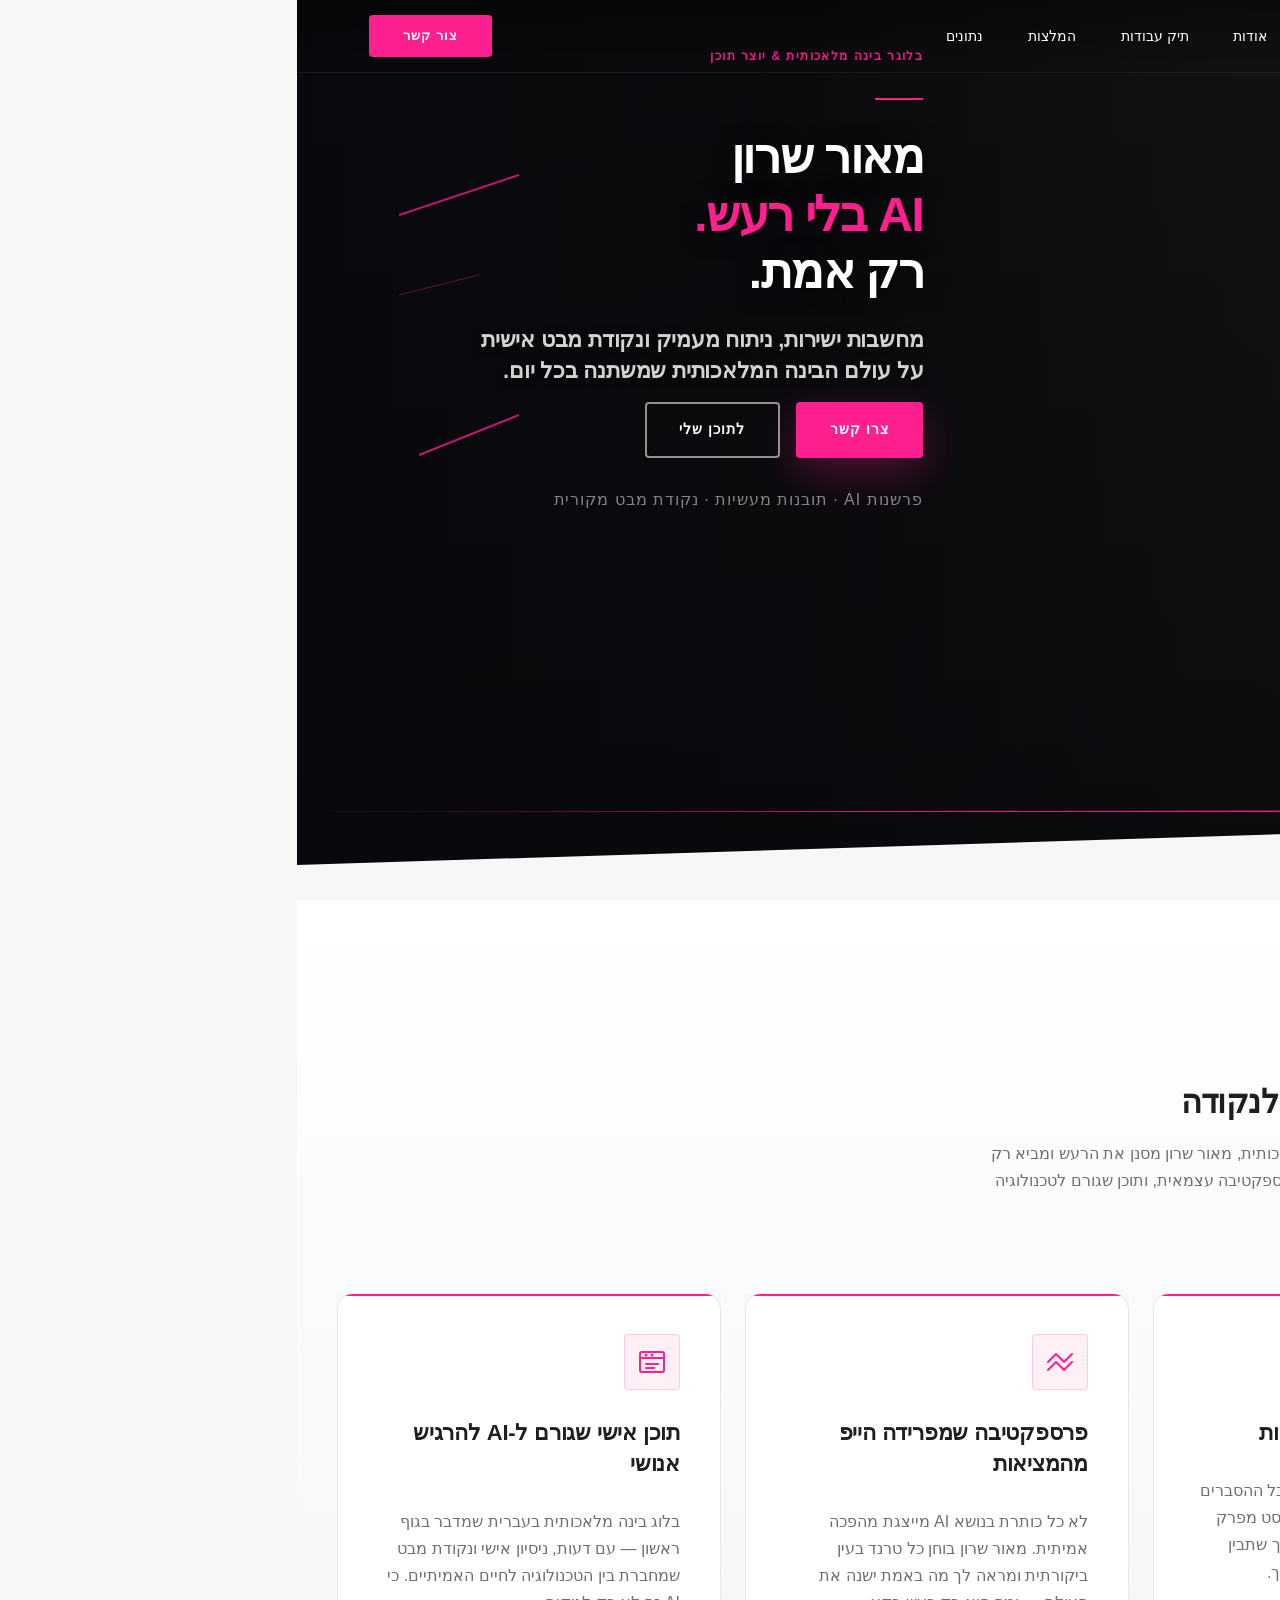
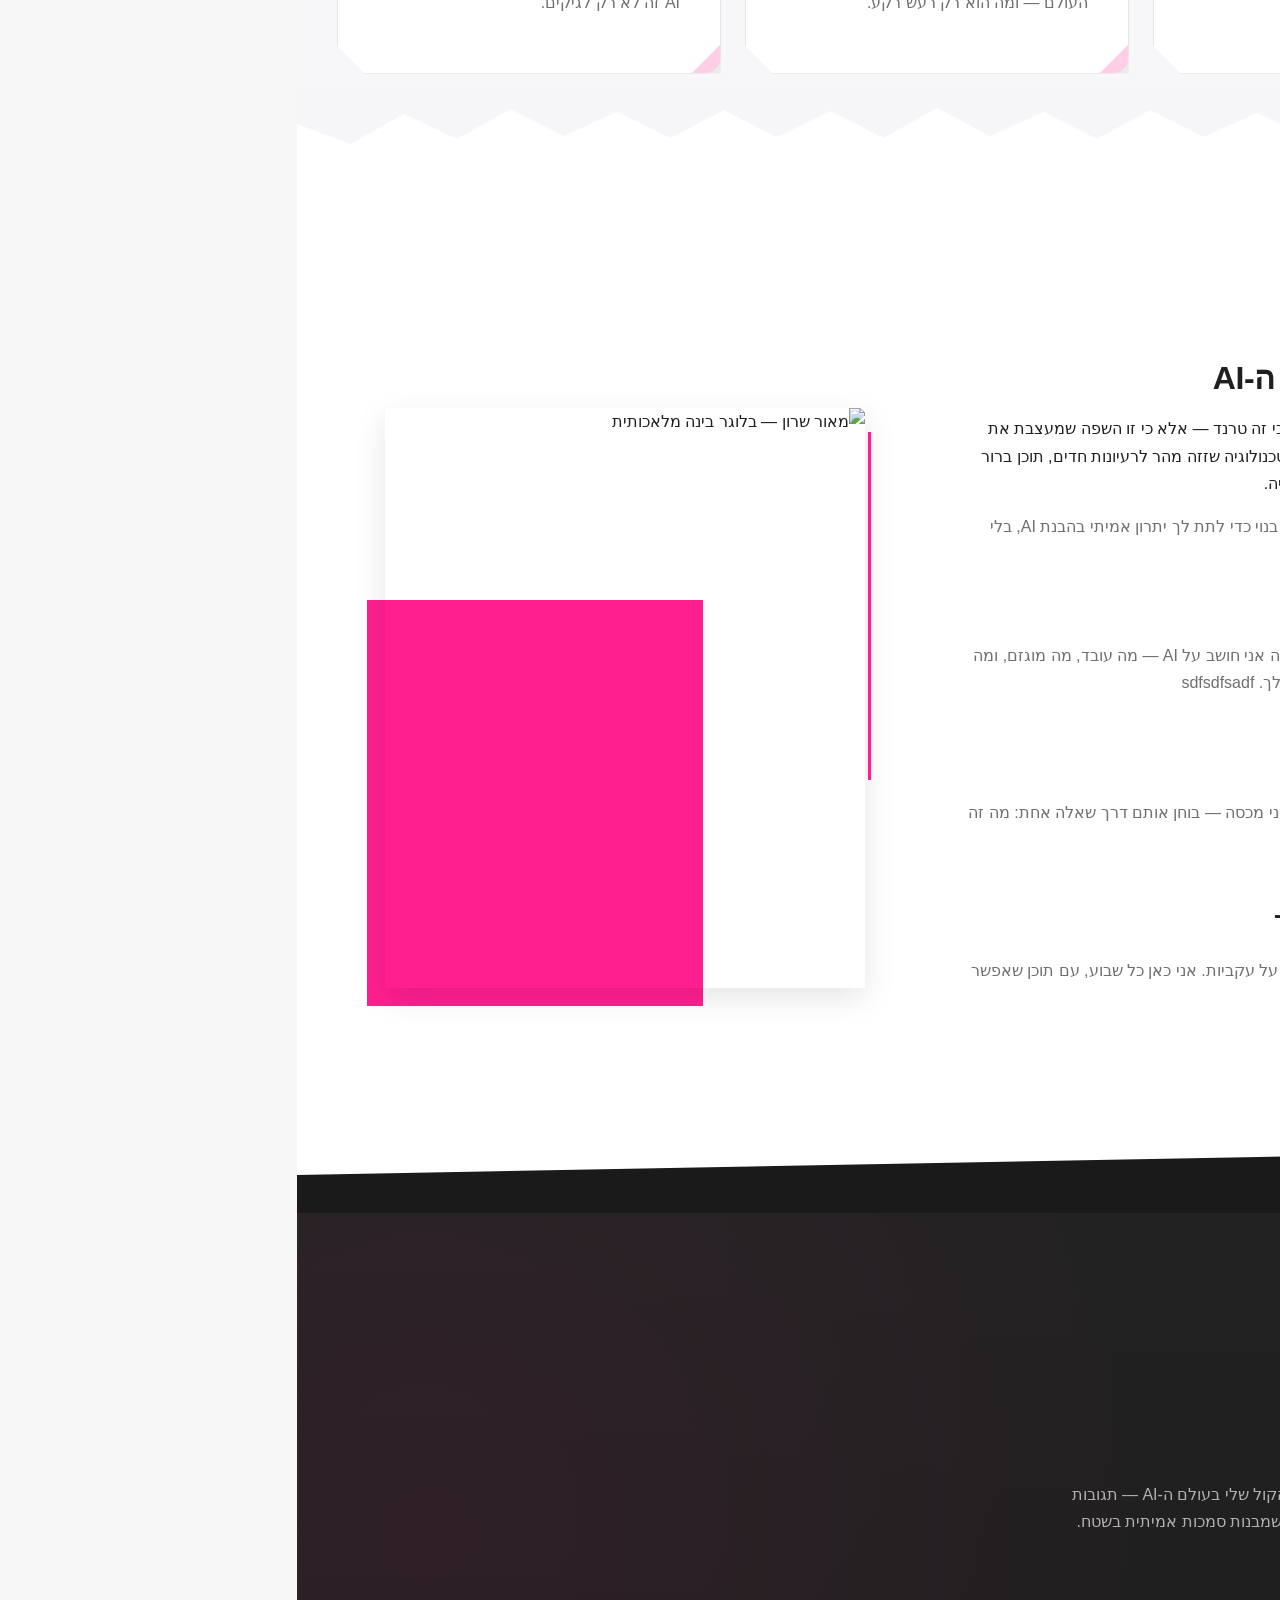
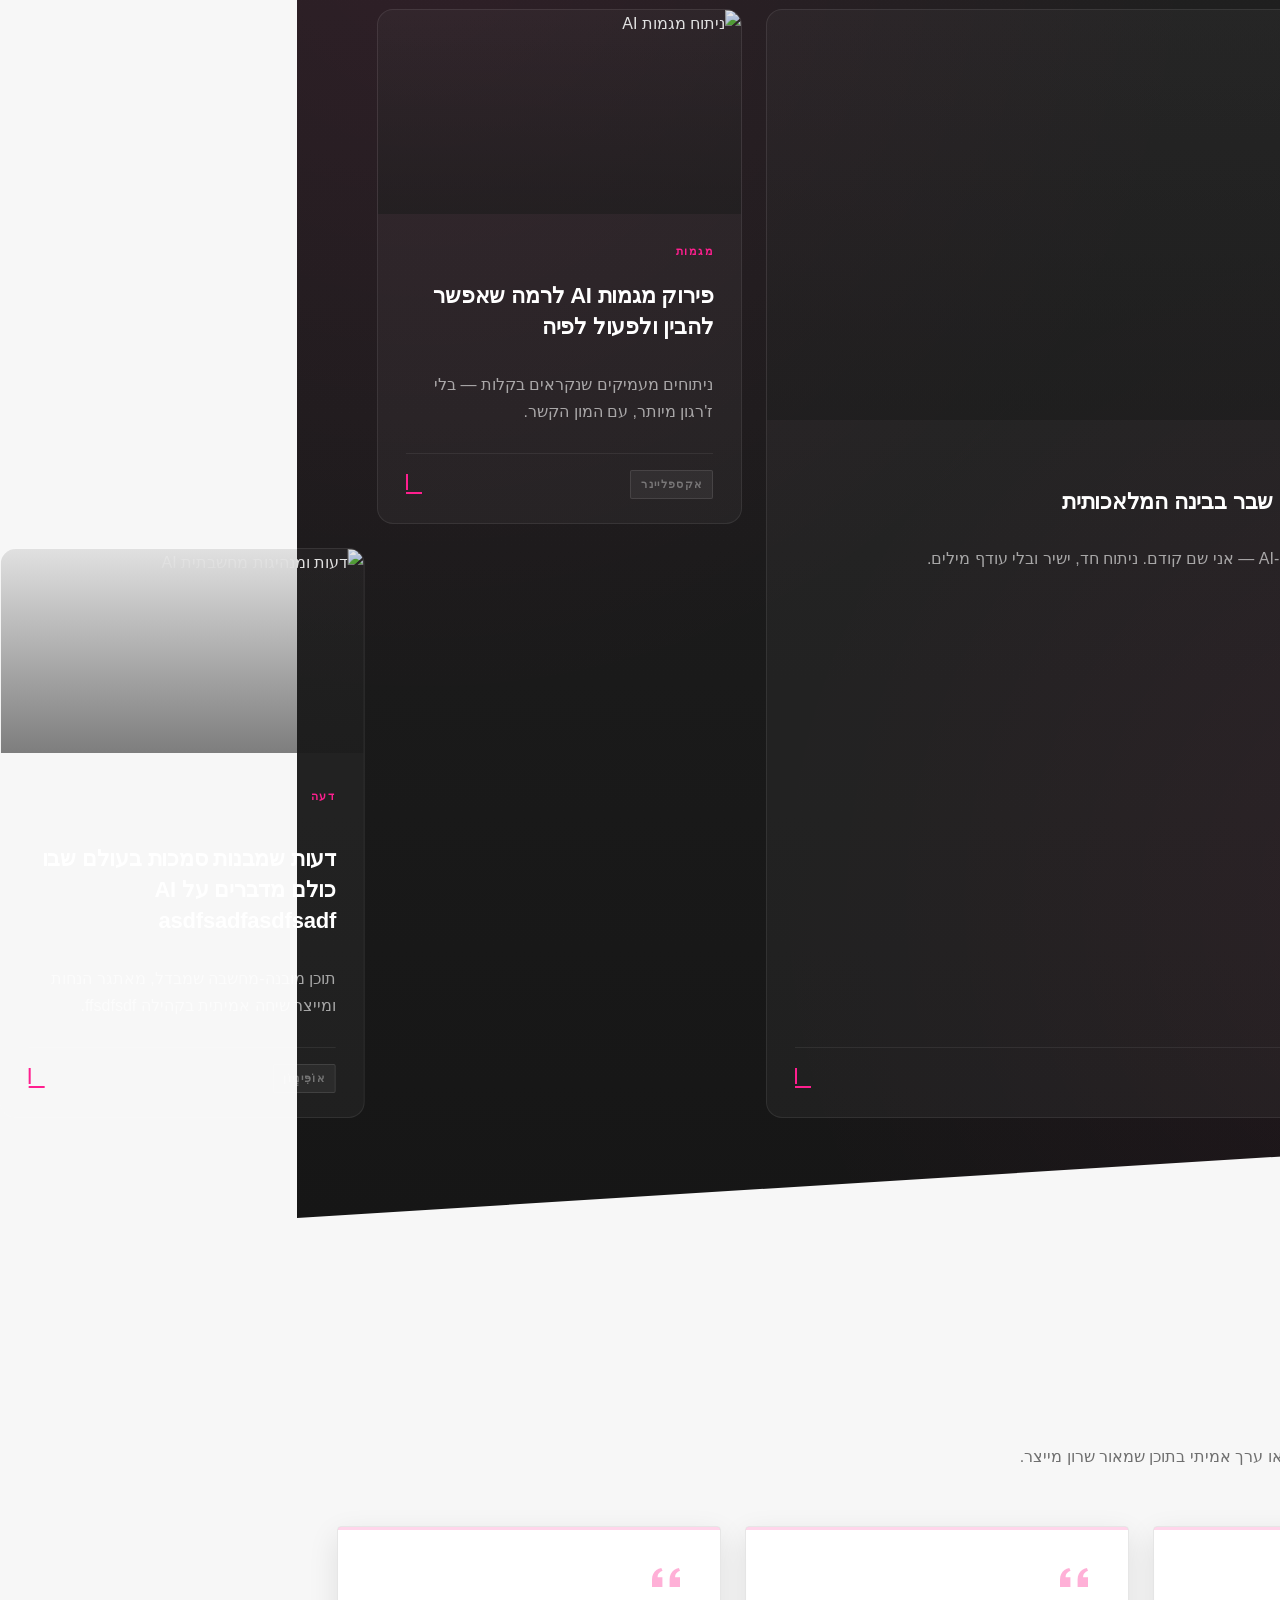
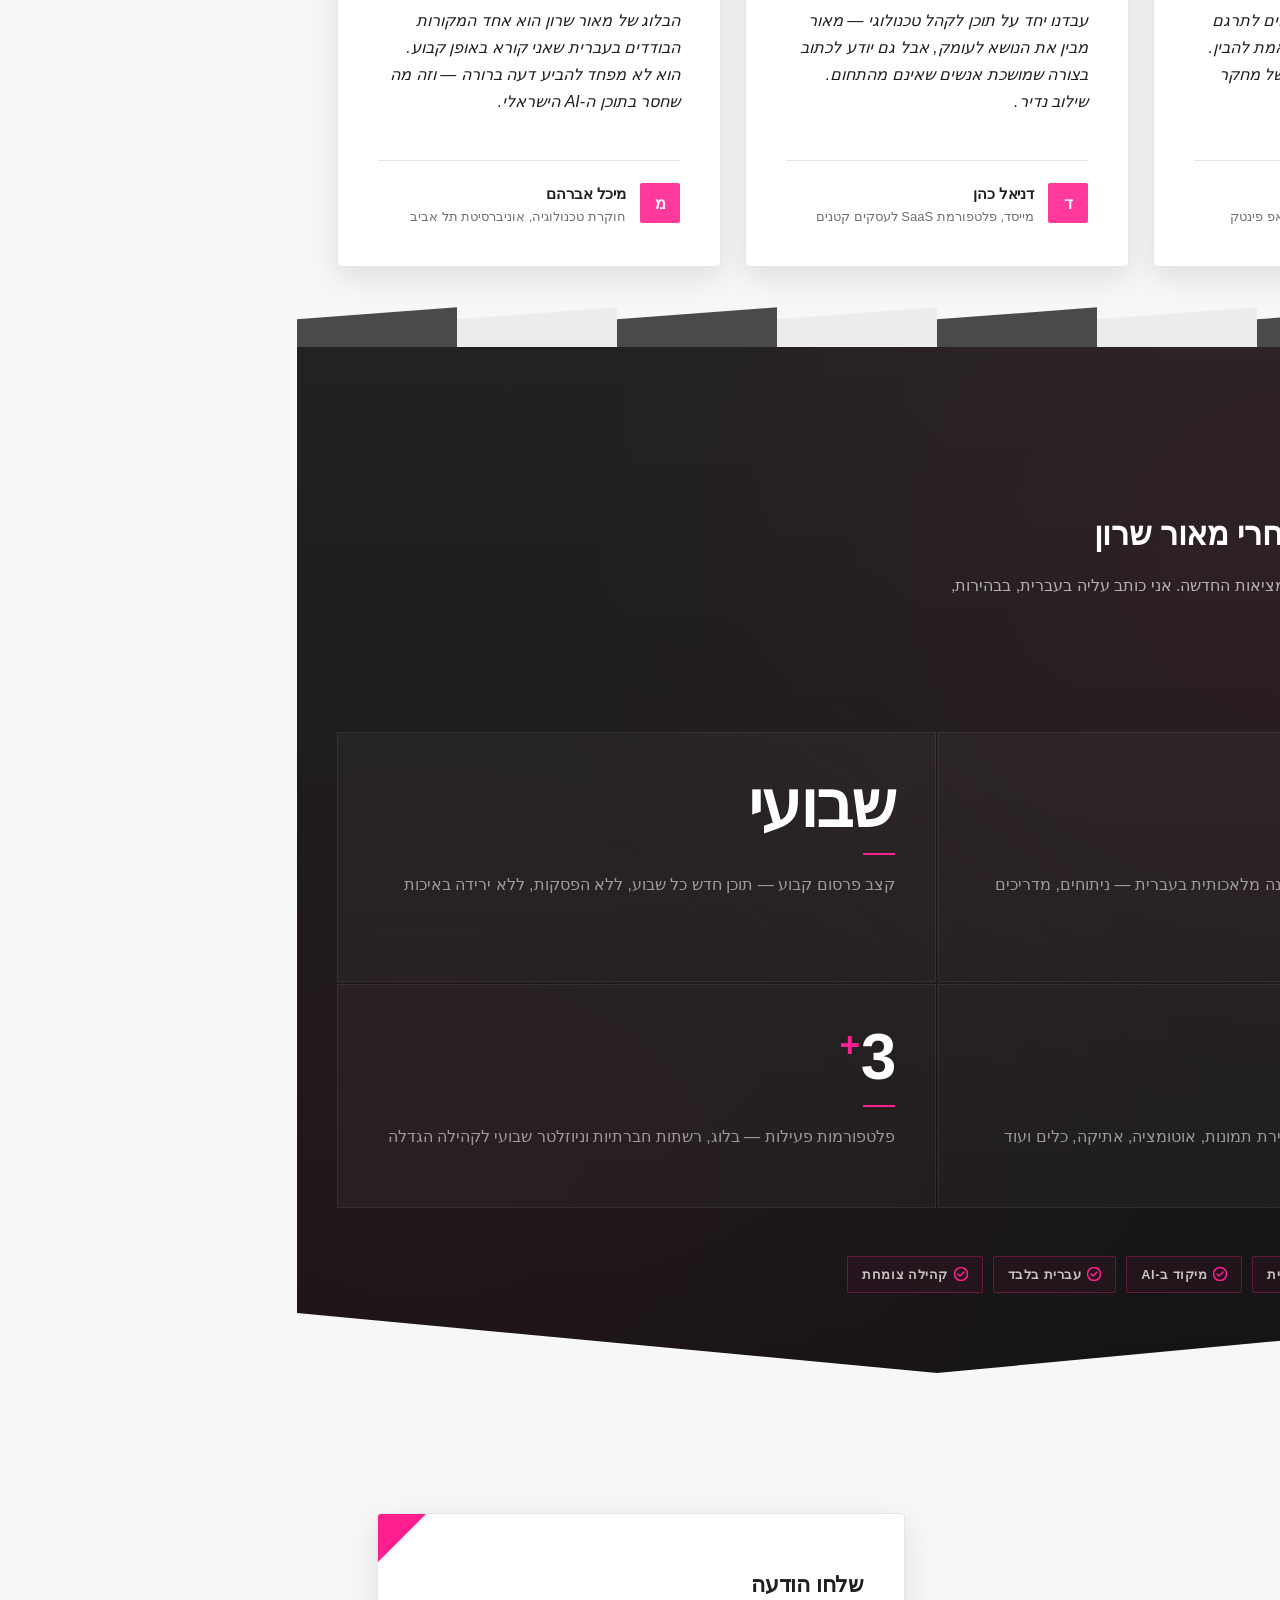
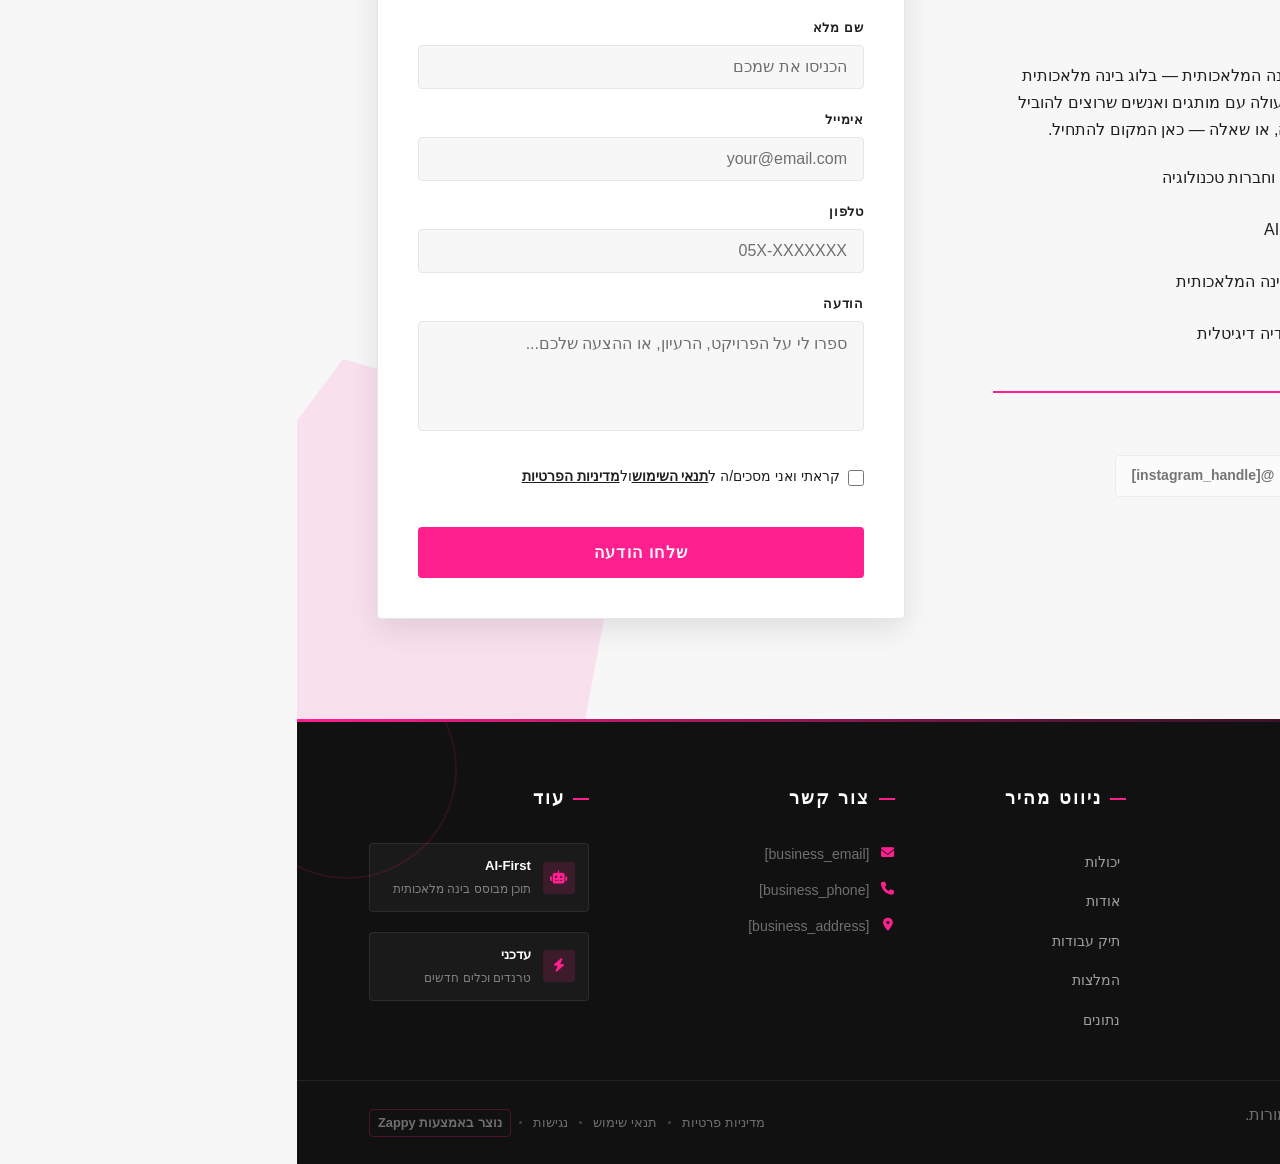
==== commit d51971e6: "Background sync: Progressive GitHub Sync" ====
--- a/public/index.html
+++ b/public/index.html
@@ -1 +1 @@
-<!doctype html><html dir="rtl" lang="he"><head><meta charset="UTF-8"><meta content="width=device-width,initial-scale=1" name="viewport"><meta content="index, follow" name="robots"><title>מאור שרון — מאור שרון</title><meta content="Maor Sharon is an AI-focused blogger building a personal brand in the artificial intelligence space. The site is intended to showcase his identity as a thought " name="description"><meta content="מאור שרון, בלוג בינה מלאכותית בעברית, מותג אישי דיגיטלי, איך ליצור תוכן דיגיטלי מוצלח" name="keywords"><link href="/assets/favicon.ico" rel="icon" type="image/x-icon"><link href="/assets/favicon-16x16.png" rel="icon" type="image/png" sizes="16x16"><link href="/assets/favicon-32x32.png" rel="icon" type="image/png" sizes="32x32"><link href="/assets/favicon-48x48.png" rel="icon" type="image/png" sizes="48x48"><link href="/assets/favicon-192x192.png" rel="icon" type="image/png" sizes="192x192"><link href="/assets/favicon-512x512.png" rel="icon" type="image/png" sizes="512x512"><link href="/assets/apple-touch-icon.png" rel="apple-touch-icon"><script>!function(){"use strict";var t="9148d837-8476-42dc-8181-cb7fd30a16cd",e="https://qaapi.zappy5.com/api/analytics/track",a=18e5,n=2592e6,o=!0,i=!0,r=!0;var s=function(){var e="zappy_visitor_"+t,a=null;try{if(a=localStorage.getItem(e)){var o=JSON.parse(a),i=Date.now();if(i-o.created<n)return o.lastSeen=i,localStorage.setItem(e,JSON.stringify(o)),o.id}}catch(t){console.warn("Zappy Analytics: LocalStorage not available")}var r="zv_"+Date.now()+"_"+Math.random().toString(36).substr(2,9);try{localStorage.setItem(e,JSON.stringify({id:r,created:Date.now(),lastSeen:Date.now()}))}catch(t){}return r}(),c=function(){var e="zappy_session_"+t,n=null;try{if(n=sessionStorage.getItem(e)){var o=JSON.parse(n),i=Date.now();if(i-o.timestamp<a)return o.timestamp=i,sessionStorage.setItem(e,JSON.stringify(o)),o.id}}catch(t){console.warn("Zappy Analytics: SessionStorage not available")}var r="zs_"+Date.now()+"_"+Math.random().toString(36).substr(2,9);try{sessionStorage.setItem(e,JSON.stringify({id:r,timestamp:Date.now()}))}catch(t){}return r}();function l(a,n){n=n||{};var o={website_id:t,event_type:a,page_path:window.location.pathname,referrer:document.referrer||"direct",visitor_id:s,session_id:c,metadata:n};if(navigator.sendBeacon){var i=new Blob([JSON.stringify(o)],{type:"application/json"});navigator.sendBeacon(e,i)}else fetch(e,{method:"POST",headers:{"Content-Type":"application/json"},body:JSON.stringify(o),keepalive:!0}).catch(function(t){console.warn("Zappy Analytics: Failed to track event",t)})}o&&l("pageview",{title:document.title,url:window.location.href}),i&&document.addEventListener("click",function(t){var e=t.target;if("BUTTON"===e.tagName||e.closest("button")){var a="BUTTON"===e.tagName?e:e.closest("button");l("click",{element:"button",text:a.textContent.trim().substring(0,100),id:a.id||null,class:a.className||null})}else if("A"===e.tagName||e.closest("a")){var n="A"===e.tagName?e:e.closest("a");l("navigation",{element:"link",text:n.textContent.trim().substring(0,100),href:n.href,external:n.hostname!==window.location.hostname})}},!0),r&&document.addEventListener("submit",function(t){var e=t.target;l("form_submit",{form_id:e.id||null,form_name:e.name||null,form_action:e.action||null,form_method:e.method||"GET"})},!0);var d=Date.now();window.addEventListener("beforeunload",function(){l("page_unload",{time_on_page:Math.floor((Date.now()-d)/1e3),page_path:window.location.pathname})}),window.zappyAnalytics={track:l,getVisitorId:function(){return s},getSessionId:function(){return c}}}()</script><meta content="מאור שרון — מאור שרון" property="og:title"><meta content="Maor Sharon is an AI-focused blogger building a personal brand in the artificial intelligence space. The site is intended to showcase his identity as a thought " property="og:description"><meta content="website" property="og:type"><meta content="he_IL" property="og:locale"><meta content="summary_large_image" name="twitter:card"><meta content="מאור שרון — מאור שרון" name="twitter:title"><meta content="Maor Sharon is an AI-focused blogger building a personal brand in the artificial intelligence space. The site is intended to showcase his identity as a thought " name="twitter:description"><link href="https://cdnjs.cloudflare.com/ajax/libs/font-awesome/6.4.0/css/all.min.css" rel="stylesheet"><link href="/assets/favicon.ico" rel="icon" type="image/x-icon"><link href="/assets/favicon-16x16.png" rel="icon" type="image/png" sizes="16x16"><link href="/assets/favicon-32x32.png" rel="icon" type="image/png" sizes="32x32"><link href="/assets/favicon-48x48.png" rel="icon" type="image/png" sizes="48x48"><link href="/assets/favicon-192x192.png" rel="icon" type="image/png" sizes="192x192"><link href="/assets/favicon-512x512.png" rel="icon" type="image/png" sizes="512x512"><link href="/assets/apple-touch-icon.png" rel="apple-touch-icon"><link href="https://cdn.jsdelivr.net/npm/vanilla-cookieconsent@3/dist/cookieconsent.css" rel="stylesheet"><script src="https://cdn.jsdelivr.net/npm/vanilla-cookieconsent@3/dist/cookieconsent.umd.js"></script><script src="https://cdn.jsdelivr.net/gh/mickidum/acc_toolbar/acctoolbar/acctoolbar.min.js"></script><link href="/styles.css" rel="stylesheet"><style id="zappy-dropdown-submenu-styles">#navMenu li:has(.sub-menu),.nav-menu li:has(.sub-menu),.navbar li:has(.sub-menu),nav li:has(.sub-menu){position:relative}#navMenu .sub-menu,.nav-menu .sub-menu,.navbar .sub-menu,nav .sub-menu{display:block!important;position:absolute!important;top:100%;left:0;min-width:220px;background:#fff;border-radius:8px;box-shadow:0 8px 25px rgba(0,0,0,.15);padding:8px 0;opacity:0;visibility:hidden;transform:translateY(10px);transition:all .3s ease;z-index:1000;list-style:none;pointer-events:none}#navMenu li:hover>.sub-menu,.nav-menu li:hover>.sub-menu,.navbar li:hover>.sub-menu,nav li:hover>.sub-menu{opacity:1!important;visibility:visible!important;transform:translateY(0)!important;pointer-events:auto!important}.sub-menu li{list-style:none;margin:0;padding:0}.sub-menu a{display:block!important;padding:10px 16px!important;color:var(--text-dark,#333)!important;font-weight:500;text-decoration:none;white-space:nowrap;transition:background-color .2s}.sub-menu a:hover{background-color:#f5f5f5}[dir=rtl] .nav-menu .sub-menu,[dir=rtl] .navbar .sub-menu,[dir=rtl] nav .sub-menu,html[lang=ar] .nav-menu .sub-menu,html[lang=ar] .navbar .sub-menu,html[lang=ar] nav .sub-menu,html[lang=he] .nav-menu .sub-menu,html[lang=he] .navbar .sub-menu,html[lang=he] nav .sub-menu{left:auto!important;right:0!important}.sub-menu:empty,.sub-menu:not(:has(li)),.sub-menu:not(:has(li:not(.zappy-hidden-menu-item))){display:none!important;opacity:0!important;visibility:hidden!important;pointer-events:none!important}li:has(.menu-group-title):hover>.sub-menu{opacity:1!important;visibility:visible!important;transform:translateY(0)!important;pointer-events:auto!important}#navMenu>li>.menu-group-title,.nav-menu>li>.menu-group-title{display:inline-block;padding:.5rem 1rem;cursor:default;user-select:none}@media (max-width:768px){#navMenu .sub-menu,.nav-menu .sub-menu,.navbar .sub-menu,nav .sub-menu{position:static!important;transform:none!important;box-shadow:none!important;background:0 0!important;max-height:0;overflow:hidden;opacity:0;visibility:hidden;transition:max-height .3s ease,opacity .3s ease;padding:0!important;border-radius:0!important}.sub-menu.mobile-expanded{max-height:500px!important;opacity:1!important;visibility:visible!important;padding:8px 0 8px 16px!important}[dir=rtl] .sub-menu.mobile-expanded,html[lang=he] .sub-menu.mobile-expanded{padding:8px 16px 8px 0!important}#navMenu li:hover>.sub-menu,.nav-menu li:hover>.sub-menu,.navbar li:hover>.sub-menu,nav li:hover>.sub-menu{opacity:0;visibility:hidden;pointer-events:none}#navMenu li>.sub-menu.mobile-expanded,.nav-menu li>.sub-menu.mobile-expanded,.navbar li>.sub-menu.mobile-expanded,nav li>.sub-menu.mobile-expanded{opacity:1!important;visibility:visible!important;pointer-events:auto!important}#navMenu li:has(.sub-menu),.nav-menu li:has(.sub-menu),.navbar li:has(.sub-menu),nav li:has(.sub-menu){display:flex!important;flex-wrap:wrap!important;align-items:center!important;position:relative!important;min-height:44px!important}#navMenu li:has(.sub-menu)>a,.nav-menu li:has(.sub-menu)>a,.navbar li:has(.sub-menu)>a,nav li:has(.sub-menu)>a{flex:1!important;min-width:0!important}#navMenu li:has(.sub-menu)>.menu-group-title,.nav-menu li:has(.sub-menu)>.menu-group-title,.navbar li:has(.sub-menu)>.menu-group-title,nav li:has(.sub-menu)>.menu-group-title{flex:1!important;min-width:0!important;padding:0!important;line-height:inherit!important}#navMenu li:has(.sub-menu)>.sub-menu,.nav-menu li:has(.sub-menu)>.sub-menu,.navbar li:has(.sub-menu)>.sub-menu,nav li:has(.sub-menu)>.sub-menu{flex-basis:100%!important;width:100%!important}#navMenu li:has(.sub-menu)>a [class*=arrow],#navMenu li:has(.sub-menu)>a [class*=chevron],.nav-menu li:has(.sub-menu)>a .fa-angle-down,.nav-menu li:has(.sub-menu)>a .fa-chevron-down,.nav-menu li:has(.sub-menu)>a [class*=arrow],.nav-menu li:has(.sub-menu)>a [class*=chevron],nav li:has(.sub-menu)>a [class*=arrow],nav li:has(.sub-menu)>a [class*=chevron]{display:none!important;visibility:hidden!important}.mobile-submenu-toggle{display:flex!important;align-items:center!important;justify-content:center!important;width:44px!important;height:auto!important;background:0 0!important;border:none!important;cursor:pointer!important;color:var(--text-light)!important;position:static!important;flex-shrink:0!important;align-self:stretch!important;z-index:2!important;padding:0!important;margin:0!important}.mobile-submenu-toggle::after{content:''!important;width:0!important;height:0!important;border-left:6px solid transparent!important;border-right:6px solid transparent!important;border-top:7px solid currentColor!important;transition:transform .3s ease!important}.mobile-submenu-toggle.expanded::after{transform:rotate(180deg)!important}.sub-menu a{padding:10px 0!important;display:block!important;color:var(--text-light)!important}.navbar .sub-menu li a,.zappy-products-dropdown .sub-menu a,nav.navbar .sub-menu li a{color:var(--text-light)!important}}@media (min-width:769px){.mobile-submenu-toggle{display:none!important}}</style><style id="mobile-lang-menu-deployed-css">@media (max-width:768px){.lang-switcher,.nav-container .lang-switcher,.nav-cta-container .lang-switcher,.nav-ecommerce-icons .lang-switcher,.nav-icons-left .lang-switcher,.navbar .lang-switcher,.navbar .nav-cta-container .lang-switcher{display:none!important}.mobile-lang-menu{width:100%;border-top:1px solid rgba(128,128,128,.2);padding:8px 0 0 0;margin-top:8px}.mobile-lang-toggle{display:flex!important;align-items:center;justify-content:space-between;width:100%;padding:12px 16px;background:0 0;border:none;cursor:pointer;font-size:15px;color:inherit;font-family:inherit}.mobile-lang-toggle::after{content:'';display:inline-block;width:8px;height:8px;border-right:2px solid currentColor;border-bottom:2px solid currentColor;transform:rotate(45deg);transition:transform .3s ease;margin-left:8px}.mobile-lang-toggle.expanded::after{transform:rotate(-135deg)}.mobile-lang-options{max-height:0;overflow:hidden;transition:max-height .3s ease}.mobile-lang-options.expanded{max-height:300px}.mobile-lang-option{display:flex!important;align-items:center;gap:10px;padding:10px 24px;text-decoration:none;color:inherit;font-size:14px;font-family:inherit}.mobile-lang-option:hover{background:rgba(128,128,128,.1)}.mobile-lang-option.active{font-weight:600;opacity:.7;pointer-events:none}.mobile-lang-option img{width:20px;height:20px;border-radius:50%}}@media (min-width:769px){.mobile-lang-menu{display:none!important}}</style><style id="zappy-widget-visibility">#mic-access-tool-box,#mic-access-tool-general-button,#mic-init-access-tool #mic-access-tool-box,#mic-init-access-tool #mic-access-tool-general-button,#mic-init-access-tool .mic-access-tool-general-button,._access-icon,._access-menu,.mic-access-tool-box,.mic-access-tool-general-button,div[id*=mic-access-tool-box]{display:none!important;visibility:hidden!important;opacity:0!important;pointer-events:none!important}</style></head><body><nav class="navbar" dir="rtl"><button class="mobile-toggle" aria-label="Menu" id="mobileToggle"><svg viewbox="0 0 24 24" fill="none" height="24" width="24" class="hamburger-icon"><path d="M3 12h18M3 6h18M3 18h18" stroke="currentColor" stroke-width="2" stroke-linecap="round"></path></svg><svg viewbox="0 0 24 24" fill="none" height="24" width="24" class="close-icon" style="display:none"><path d="M18 6L6 18M6 6l12 12" stroke="currentColor" stroke-width="2" stroke-linecap="round"></path></svg></button><button class="phone-header-btn" aria-label="Call" data-phone="[business_phone]"><svg viewbox="0 0 24 24" fill="currentColor" height="20" width="20"><path d="M22 16.92v3a2 2 0 0 1-2.18 2 19.79 19.79 0 0 1-8.63-3.07 19.5 19.5 0 0 1-6-6 19.79 19.79 0 0 1-3.07-8.67A2 2 0 0 1 4.11 2h3a2 2 0 0 1 2 1.72 12.84 12.84 0 0 0 .7 2.81 2 2 0 0 1-.45 2.11L8.09 9.91a16 16 0 0 0 6 6l1.27-1.27a2 2 0 0 1 2.11-.45 12.84 12.84 0 0 0 2.81.7A2 2 0 0 1 22 16.92z"></path></svg></button><div class="nav-container"><div class="nav-right-group"><div class="nav-brand"><a href="/" class="logo-link"><img alt="מאור שרון" class="logo" src="/assets/business-logo.webp"></a></div><ul class="nav-menu" id="navMenu"><li><a href="#features">יכולות</a></li><li><a href="#about">אודות</a></li><li><a href="#showcase">תיק עבודות</a></li><li><a href="#testimonials">המלצות</a></li><li><a href="#stats">נתונים</a></li></ul></div><div class="nav-cta-container"><a href="#contact" class="nav-cta-btn">צור קשר</a></div></div></nav><script>window.addEventListener("load",function(){const e=document.querySelector(".navbar, nav, header");if(!e)return void console.log("[Navbar] Navbar element not found");let t=document.getElementById("mobileToggle")||document.querySelector(".mobile-toggle")||document.querySelector(".hamburger")||document.querySelector(".hamburger-menu")||document.querySelector(".menu-toggle")||document.querySelector(".burger-menu")||document.querySelector('[aria-label="Menu"]')||document.querySelector('[aria-label="תפריט"]');const o=document.querySelector(".phone-header-btn"),n=window.getComputedStyle(e);let r=n.backgroundColor;if(console.log("[Navbar] Initial navbar background:",r),"transparent"===r||"rgba(0, 0, 0, 0)"===r||r.startsWith("rgba")&&r.includes(", 0)")){const e=n.backgroundImage;if(e&&"none"!==e)console.log("[Navbar] Navbar has background image/gradient, using dark text"),r="rgb(240, 240, 240)";else{const e=window.getComputedStyle(document.body).backgroundColor;console.log("[Navbar] Navbar transparent, using body background:",e),r=e}}const i=r.match(/\d+/g);if(i&&i.length>=3){const e=(.299*parseInt(i[0])+.587*parseInt(i[1])+.114*parseInt(i[2]))/255;console.log("[Navbar] Mobile button colors preserved from Claude CSS (luminance:",e.toFixed(2)+")");const n=document.createElement("style");n.id="zappy-mobile-nav-fix";document.documentElement.lang;document.documentElement.dir,n.textContent='\n        /* Hide mobile buttons on desktop, show only on mobile */\n        @media (min-width: 769px) {\n          .mobile-toggle,\n          .phone-header-btn {\n            display: none !important;\n          }\n        }\n        \n        /* Show and position mobile buttons correctly on mobile */\n        @media (max-width: 768px) {\n          .mobile-toggle,\n          .phone-header-btn {\n            position: absolute !important;\n            top: 50% !important;\n            transform: translateY(-50%) !important;\n            z-index: 1001 !important;\n            display: flex !important;\n            align-items: center !important;\n            justify-content: center !important;\n            width: 36px !important;\n            height: 36px !important;\n            border-radius: 50% !important;\n            border: none !important;\n            cursor: pointer !important;\n            padding: 6px !important;\n            background: none !important;\n            color: var(--nav-text, var(--text-light)) !important;\n          }\n          \n          /* LTR positioning (default): hamburger LEFT, phone RIGHT */\n          html:not([dir="rtl"]):not([lang="he"]):not([lang="ar"]) .mobile-toggle,\n          html[dir="ltr"] .mobile-toggle {\n            left: 12px !important;\n            right: auto !important;\n          }\n          html:not([dir="rtl"]):not([lang="he"]):not([lang="ar"]) .phone-header-btn,\n          html[dir="ltr"] .phone-header-btn {\n            right: 12px !important;\n            left: auto !important;\n          }\n          \n          /* RTL positioning: hamburger RIGHT, phone LEFT */\n          html[dir="rtl"] .mobile-toggle,\n          html[lang="he"] .mobile-toggle,\n          html[lang="ar"] .mobile-toggle {\n            right: 12px !important;\n            left: auto !important;\n          }\n          html[dir="rtl"] .phone-header-btn,\n          html[lang="he"] .phone-header-btn,\n          html[lang="ar"] .phone-header-btn {\n            left: 12px !important;\n            right: auto !important;\n          }\n          \n          /* CRITICAL: Ensure nav-container has min-height on mobile */\n          /* All children are positioned absolutely/fixed on mobile, so height:auto collapses to 0 */\n          .nav-container {\n            min-height: 70px !important;\n            position: relative !important;\n          }\n          \n          /* Ensure SVG icons are properly sized and inherit color */\n          .mobile-toggle svg,\n          .phone-header-btn svg {\n            width: 24px !important;\n            height: 24px !important;\n            /* Don\'t force display - let JavaScript control hamburger/close toggle */\n          }\n          \n          /* Reset nav-cta-container on mobile - remove desktop box-shadow/padding */\n          /* that creates a visible ghost box when CTA button is hidden */\n          .nav-cta-container {\n            box-shadow: none !important;\n            padding: 0 !important;\n          }\n          \n          /* Hide nav-cta-container entirely on mobile when there\'s no lang-switcher */\n          /* (only the CTA button is inside, and it\'s hidden on mobile) */\n          .nav-cta-container:not(:has(.lang-switcher)) {\n            display: none !important;\n          }\n          \n          /* CRITICAL: Prevent hero image fade gradient from bleeding over headline text */\n          /* The .image-fade-gradient has bottom: -30px (extends below parent) */\n          /* On mobile stacked layout, this overlaps the h1 text below the image */\n          .hero-image-column {\n            overflow: hidden !important;\n          }\n          .image-fade-gradient {\n            bottom: 0 !important;\n          }\n          \n          /* Hide desktop language switcher on mobile - hamburger menu handles it */\n          /* High specificity to override stored CSS */\n          .lang-switcher,\n          .nav-cta-container .lang-switcher,\n          .nav-container .lang-switcher,\n          .navbar .lang-switcher,\n          .navbar .nav-cta-container .lang-switcher {\n            display: none !important;\n          }\n        }\n      ';const r=document.getElementById("zappy-mobile-nav-fix");r&&r.remove(),document.head.appendChild(n),console.log("[Navbar] Critical CSS injected for mobile nav positioning");const l=window.innerWidth<=768;if(t){const e=t.querySelector(".hamburger-icon"),o=t.querySelector(".close-icon");e&&(e.style.setProperty("width","24px","important"),e.style.setProperty("height","24px","important"),e.style.setProperty("display","block","important")),o&&(o.style.setProperty("width","24px","important"),o.style.setProperty("height","24px","important"),o.style.setProperty("display","none","important")),l?(t.style.setProperty("position","absolute","important"),t.style.setProperty("top","50%","important"),t.style.setProperty("transform","translateY(-50%)","important"),t.style.setProperty("z-index","1001","important"),t.style.removeProperty("left"),t.style.removeProperty("right"),console.log("[Navbar] Mobile toggle positioning applied (mobile viewport)")):(t.style.removeProperty("position"),t.style.removeProperty("top"),t.style.removeProperty("transform"),t.style.removeProperty("z-index"),t.style.removeProperty("left"),t.style.removeProperty("right"),console.log("[Navbar] Desktop viewport - cleared mobile toggle inline positioning"))}if(o){const e=o.querySelector("svg");e&&(e.style.width="24px",e.style.height="24px",e.setAttribute("width","24"),e.setAttribute("height","24")),l?(o.style.setProperty("position","absolute","important"),o.style.setProperty("top","50%","important"),o.style.setProperty("transform","translateY(-50%)","important"),o.style.setProperty("z-index","1001","important"),o.style.removeProperty("left"),o.style.removeProperty("right"),console.log("[Navbar] Phone button positioning applied (mobile viewport)")):(o.style.removeProperty("position"),o.style.removeProperty("top"),o.style.removeProperty("transform"),o.style.removeProperty("z-index"),o.style.removeProperty("left"),o.style.removeProperty("right"),console.log("[Navbar] Desktop viewport - cleared phone button inline positioning"))}}else console.log("[Navbar] Could not parse background color:",r);t=document.getElementById("mobileToggle")||document.querySelector(".mobile-toggle")||document.querySelector(".hamburger")||document.querySelector(".hamburger-menu")||document.querySelector(".menu-toggle")||document.querySelector(".burger-menu")||document.querySelector('[aria-label="Menu"]')||document.querySelector('[aria-label="תפריט"]');const l=document.getElementById("navMenu")||document.querySelector(".nav-menu")||document.querySelector(".nav-links")||document.querySelector("nav ul:not(.submenu)");if(!t||!l)return void console.log("[Navbar] Mobile toggle or menu not found:",{toggle:!!t,menu:!!l});l.id||(l.id="navMenu"),console.log("[Navbar] Initializing mobile menu...");const a=t.cloneNode(!0);t.parentNode.replaceChild(a,t),a.addEventListener("click",function(e){e.preventDefault(),e.stopPropagation();const t=this.querySelector(".hamburger-icon"),o=this.querySelector(".close-icon");l.classList.contains("active")?(l.classList.remove("active"),t&&t.style.setProperty("display","block","important"),o&&o.style.setProperty("display","none","important"),document.body.style.overflow="",console.log("[Navbar] Menu closed")):(l.classList.add("active"),t&&t.style.setProperty("display","none","important"),o&&o.style.setProperty("display","block","important"),document.body.style.overflow="hidden",console.log("[Navbar] Menu opened"))}),l.querySelectorAll("a").forEach(function(e){e.addEventListener("click",function(){if("#"===this.getAttribute("href"))return;const e=a.querySelector(".hamburger-icon"),t=a.querySelector(".close-icon");l.classList.remove("active"),e&&e.style.setProperty("display","block","important"),t&&t.style.setProperty("display","none","important"),document.body.style.overflow="",console.log("[Navbar] Menu closed (link clicked)")})});var s=l.querySelectorAll(".dropdown-toggle");s.forEach(function(e){e.addEventListener("click",function(e){e.preventDefault(),e.stopPropagation();var t=this.closest(".nav-dropdown");t&&(t.parentNode.querySelectorAll(".nav-dropdown.open").forEach(function(e){e!==t&&e.classList.remove("open")}),t.classList.toggle("open"),console.log("[Navbar] Dropdown toggled:",t.classList.contains("open")?"open":"closed"))})}),document.addEventListener("click",function(e){e.target.closest(".nav-dropdown")||document.querySelectorAll(".nav-dropdown.open").forEach(function(e){e.classList.remove("open")})}),console.log("[Navbar] Dropdown handlers initialized for "+s.length+" dropdowns"),o&&o.addEventListener("click",function(){const e=document.querySelectorAll('a[href^="tel:"]'),t=e.length>0?e[0].getAttribute("href").replace("tel:",""):"[business_phone]";window.location.href="tel:"+t,console.log("[Navbar] Phone button clicked")}),console.log("[Navbar] Mobile menu initialized successfully");const p=function(){const e=document.querySelector(".whatsapp-float");e&&(window.innerWidth>=769?(e.style.setProperty("display","none","important"),e.style.setProperty("visibility","hidden","important"),e.style.setProperty("opacity","0","important"),e.style.setProperty("pointer-events","none","important"),console.log("[WhatsApp] Button hidden on desktop")):(e.style.removeProperty("display"),e.style.removeProperty("visibility"),e.style.removeProperty("opacity"),e.style.removeProperty("pointer-events"),console.log("[WhatsApp] Button visible on mobile")))};let c;p(),window.addEventListener("resize",function(){clearTimeout(c),c=setTimeout(p,100)})})</script><main><section class="index-hero-section" data-layout-spec="בית-hero" dir="rtl" id="hero" data-hero-type="fullscreen-scrim" data-zappy-content-align="center-left"><style data-zappy-align-style="true">#hero>[data-zappy-align-target]{margin-top:auto!important;margin-bottom:auto!important;margin-left:0!important;margin-right:auto!important;display:flex!important;flex-direction:column!important;align-items:flex-end!important}#hero>[data-zappy-align-target]>*{margin-left:0!important;margin-right:auto!important;min-width:33.33%!important;text-align:start!important;justify-content:center!important}@media (max-width:768px){#hero>[data-zappy-align-target]{align-items:center!important;justify-content:center!important;margin-top:auto!important;margin-bottom:auto!important;margin-left:auto!important;margin-right:auto!important}#hero>[data-zappy-align-target]>*{margin-left:auto!important;margin-right:auto!important}}</style><div class="index-hero-bg"><img alt="מאור שרון – בלוגר בינה מלאכותית" class="zappy-editable-image" src="/assets/site-index-hero-image-1.webp" data-context="Cinematic dark portrait of Maor Sharon, an Israeli AI blogger and tech thought leader, standing confidently in a modern minimalist tech environment. Dark charcoal and near-black tones dominate the scene. Subtle hot pink (#FF1F8F) geometric vector lines and angular shapes are integrated into the background as abstract digital art elements. Studio-quality lighting with a slight rim light on the subject. The right side of the frame (where the subject faces or stands) is more open and airy, leaving the left side for text overlay. Professional, editorial, high-contrast photography style suitable for a personal brand landing page." data-placeholder="index-hero-image-1" height="900" width="1440" data-element-id="img-1774269903887-jfxpn45dg" data-element-type="image" data-hero-background="true" data-hero-bg="true" data-resize-handler-attached="true"></div><div class="index-hero-scrim" aria-hidden="true"></div><div class="index-hero-geo" aria-hidden="true"><svg viewbox="0 0 120 400" xmlns="http://www.w3.org/2000/svg" fill="none" aria-hidden="true" data-no-icon-edit="true" preserveaspectratio="none"><line stroke="#FF1F8F" stroke-width="2" x1="0" x2="120" y1="80" y2="40"></line><line stroke="#FF1F8F" stroke-width="1" x1="0" x2="80" y1="160" y2="140" opacity="0.5"></line><line stroke="#FF1F8F" stroke-width="2" x1="20" x2="120" y1="320" y2="280"></line></svg></div><div class="index-hero-content" data-zappy-align-target="true"><div class="index-hero-inner"><p class="zappy-editable"><span class="index-hero-label">בלוגר בינה מלאכותית &amp; יוצר תוכן</span></p><div class="index-hero-rule" aria-hidden="true"></div><h1 class="index-hero-h1">מאור שרון<br><span class="index-hero-h1-accent">AI בלי רעש.</span><br>רק אמת.</h1><h3 class="index-hero-h3">מחשבות ישירות, ניתוח מעמיק ונקודת מבט אישית<br class="index-hero-br">על עולם הבינה המלאכותית שמשתנה בכל יום.</h3><div class="index-hero-ctas"><a href="#contact" class="index-hero-btn-primary" data-element-id="btn-1774269903884-tzwufh2ip" data-element-type="button" data-native-element="true">צרו קשר</a><a href="#content" class="index-hero-btn-secondary" data-element-id="btn-1774269903884-y6nhze94o" data-element-type="button" data-native-element="true">לתוכן שלי</a></div><p class="index-hero-trust">פרשנות AI · תובנות מעשיות · נקודת מבט מקורית</p></div></div><div class="index-hero-divider-wrapper" aria-hidden="true"><div class="index-hero-divider-pink" aria-hidden="true"></div><svg viewbox="0 0 1440 90" xmlns="http://www.w3.org/2000/svg" aria-hidden="true" data-no-icon-edit="true" preserveaspectratio="none"><path d="M0,90 L0,55 L1440,15 L1440,90 Z" fill="var(--bg-light)"></path></svg></div></section><section class="index-features-section" data-layout-spec="בית-features" dir="rtl" id="features"><div class="index-features-container"><div class="index-features-intro"><span class="index-features-label">למה לעקוב אחרי מאור שרון</span><h2 class="index-features-heading">תוכן AI שמדבר ישר לנקודה</h2><p class="index-features-subtext">בעולם שבו כולם מדברים על בינה מלאכותית, מאור שרון מסנן את הרעש ומביא רק את מה שבאמת חשוב — ניתוח חד, פרספקטיבה עצמאית, ותוכן שגורם לטכנולוגיה להרגיש אנושית.</p></div><div class="index-features-grid"><article class="index-feature-card"><div class="index-feature-card-inner"><div class="index-feature-icon-wrap"><svg viewbox="0 0 32 32" xmlns="http://www.w3.org/2000/svg" fill="none" data-element-type="icon" data-icon-type="svg" height="32" width="32" aria-hidden="true" stroke="var(--primary)" stroke-linecap="round" stroke-linejoin="round" stroke-width="2"><circle cx="16" cy="16" r="12"></circle><path d="M16 10 L16 16 L20 20"></path><path d="M10 6 L6 2"></path><path d="M22 6 L26 2"></path></svg></div><div class="index-feature-content"><h3 class="index-feature-title">ניתוח AI שמפשט מורכבות</h3><p class="index-feature-text">הטכנולוגיה מתפתחת מהר — אבל ההסברים לא חייבים להיות מסובכים. כל פוסט מפרק מושגים מורכבים לשפה ברורה, כך שתבין בדיוק מה קורה ולמה זה משנה לך.</p></div></div><div class="index-feature-card-cut"></div></article><article class="index-feature-card"><div class="index-feature-card-inner"><div class="index-feature-icon-wrap"><svg viewbox="0 0 32 32" xmlns="http://www.w3.org/2000/svg" fill="none" data-element-type="icon" data-icon-type="svg" height="32" width="32" aria-hidden="true" stroke="var(--primary)" stroke-linecap="round" stroke-linejoin="round" stroke-width="2"><path d="M4 16 L12 8 L20 16 L28 8"></path><path d="M4 24 L12 16 L20 24 L28 16"></path></svg></div><div class="index-feature-content"><h3 class="index-feature-title">פרספקטיבה שמפרידה הייפ מהמציאות</h3><p class="index-feature-text">לא כל כותרת בנושא AI מייצגת מהפכה אמיתית. מאור שרון בוחן כל טרנד בעין ביקורתית ומראה לך מה באמת ישנה את העולם — ומה הוא רק רעש רקע.</p></div></div><div class="index-feature-card-cut"></div></article><article class="index-feature-card"><div class="index-feature-card-inner"><div class="index-feature-icon-wrap"><svg viewbox="0 0 32 32" xmlns="http://www.w3.org/2000/svg" fill="none" data-element-type="icon" data-icon-type="svg" height="32" width="32" aria-hidden="true" stroke="var(--primary)" stroke-linecap="round" stroke-linejoin="round" stroke-width="2"><rect height="20" rx="2" width="24" y="6" x="4"></rect><path d="M4 12 L28 12"></path><circle cx="10" cy="9" r="1.5" stroke="none" fill="var(--primary)"></circle><circle cx="16" cy="9" r="1.5" stroke="none" fill="var(--primary)"></circle><path d="M10 18 L22 18"></path><path d="M10 22 L18 22"></path></svg></div><div class="index-feature-content"><h3 class="index-feature-title">תוכן אישי שגורם ל-AI להרגיש אנושי</h3><p class="index-feature-text">בלוג בינה מלאכותית בעברית שמדבר בגוף ראשון — עם דעות, ניסיון אישי ונקודת מבט שמחברת בין הטכנולוגיה לחיים האמיתיים. כי AI זה לא רק לגיקים.</p></div></div><div class="index-feature-card-cut"></div></article></div></div><div class="index-features-divider-wrapper"><svg viewbox="0 0 1200 60" xmlns="http://www.w3.org/2000/svg" aria-hidden="true" data-no-icon-edit="true" preserveaspectratio="none"><path d="M0,60 L0,30 L50,50 L100,20 L150,45 L200,15 L250,42 L300,18 L350,44 L400,16 L450,43 L500,17 L550,44 L600,14 L650,42 L700,18 L750,45 L800,16 L850,43 L900,19 L950,44 L1000,16 L1050,42 L1100,20 L1150,46 L1200,18 L1200,60 Z" fill="#ffffff"></path><path d="M0,60 L0,38 L50,50 L100,20 L150,45 L200,15 L250,42 L300,18 L350,44 L400,16 L450,43 L500,17 L550,44 L600,14 L650,42 L700,18 L750,45 L800,16 L850,43 L900,19 L950,44 L1000,16 L1050,42 L1100,20 L1150,46 L1200,18 L1200,38 L1150,50 L1100,24 L1050,48 L1000,20 L950,48 L900,23 L850,47 L800,20 L750,49 L700,22 L650,46 L600,18 L550,48 L500,21 L450,47 L400,20 L350,48 L300,22 L250,46 L200,19 L150,49 L100,24 L50,54 L0,38 Z" fill="#ffffff" opacity="0.18"></path></svg></div></section><section class="index-about-section" data-layout-spec="בית-about" dir="rtl" id="about"><div class="index-about-container"><div class="index-about-grid"><div class="index-about-content"><span class="index-about-label">אודות</span><h2 class="index-about-heading">מאור שרון —<br>קול ישיר בעולם ה-AI</h2><p class="index-about-intro">אני עוסק בבינה מלאכותית לא כי זה טרנד — אלא כי זו השפה שמעצבת את העתיד. בבלוג שלי אני מתרגם טכנולוגיה שזזה מהר לרעיונות חדים, תוכן ברור ונקודת מבט שאפשר לסמוך עליה.</p><p class="index-about-sub">כל פוסט, כל ניתוח, כל עדכון — בנוי כדי לתת לך יתרון אמיתי בהבנת AI, בלי רעש ובלי ז'רגון מיותר.</p><div class="index-about-points"><div class="index-about-point"><div class="index-about-point-icon"><svg viewbox="0 0 20 20" xmlns="http://www.w3.org/2000/svg" fill="none" data-element-type="icon" data-icon-type="svg" height="20" width="20" aria-hidden="true"><rect height="2" rx="1" width="20" fill="currentColor"></rect><rect height="2" rx="1" width="14" y="6" fill="currentColor"></rect><rect height="2" rx="1" width="17" y="12" fill="currentColor"></rect></svg></div><div class="index-about-point-text"><h3 class="zappy-editable">חשיבה ישירה</h3><p class="zappy-editable">אין עיגולים. אני אומר מה אני חושב על AI — מה עובד, מה מוגזם, ומה שווה את תשומת הלב שלך. sdfsdfsadf</p></div></div><div class="index-about-point"><div class="index-about-point-icon"><svg viewbox="0 0 20 20" xmlns="http://www.w3.org/2000/svg" fill="none" data-element-type="icon" data-icon-type="svg" height="20" width="20" aria-hidden="true"><circle cx="10" cy="10" r="9" stroke="currentColor" stroke-width="2"></circle><path d="M10 6v4l3 3" stroke="currentColor" stroke-width="2" stroke-linecap="round"></path></svg></div><div class="index-about-point-text"><h3 class="zappy-editable">רלוונטיות מעשית</h3><p class="zappy-editable">כל כלי, מודל ומגמה שאני מכסה — בוחן אותם דרך שאלה אחת: מה זה אומר לך בפועל, עכשיו.</p></div></div><div class="index-about-point"><div class="index-about-point-icon"><svg viewbox="0 0 20 20" xmlns="http://www.w3.org/2000/svg" fill="none" data-element-type="icon" data-icon-type="svg" height="20" width="20" aria-hidden="true"><path d="M2 10C2 5.58 5.58 2 10 2s8 3.58 8 8-3.58 8-8 8-8-3.58-8-8z" stroke="currentColor" stroke-width="2"></path><path d="M7 10l2 2 4-4" stroke="currentColor" stroke-width="2" stroke-linecap="round" stroke-linejoin="round"></path></svg></div><div class="index-about-point-text"><h3 class="zappy-editable">קול עקבי של יוצר</h3><p class="zappy-editable">מותג אישי דיגיטלי נבנה על עקביות. אני כאן כל שבוע, עם תוכן שאפשר לזהות — ולסמוך עליו.</p></div></div></div><a href="#contact" class="index-about-cta">בואו נדבר<i class="fa fa-arrow-left" aria-hidden="true"></i></a></div><div class="index-about-image-col"><div class="index-about-image-frame"><div class="index-about-backplate" aria-hidden="true"></div><img alt="מאור שרון — בלוגר בינה מלאכותית" class="index-about-portrait" src="/assets/site-index-about-image-1.webp" data-context="Professional portrait photo of Maor Sharon, an Israeli AI blogger and tech thought leader in his 30s. Clean, confident expression. Minimal background — white or very light gray studio setting. Smart casual clothing, looking slightly off-camera. Sharp, editorial feel suitable for a personal brand in artificial intelligence." data-placeholder="index-about-image-1" height="580" width="480"><div class="index-about-image-accent" aria-hidden="true"></div></div></div></div></div><div class="index-about-divider-wrapper" aria-hidden="true"><svg viewbox="0 0 1200 90" xmlns="http://www.w3.org/2000/svg" aria-hidden="true" data-no-icon-edit="true" preserveaspectratio="none"><path d="M0,90 L0,52 L1200,28 L1200,90 Z" fill="#1a1a1a"></path><path d="M0,90 L0,56 L1200,32 L1200,90 Z" fill="#1a1a1a"></path></svg></div></section><section class="index-showcase-section" data-layout-spec="בית-showcase" dir="rtl" id="showcase"><div class="showcase-container"><div class="showcase-intro"><span class="showcase-label">תוכן / פורמטים</span><h2 class="showcase-heading">מה שמאור שרון<br>מייצר עבורך</h2><p class="showcase-desc">שלושה פורמטים שמגדירים את הקול שלי בעולם ה-AI — תגובות מהירות, ניתוחים עמוקים, ודעות שמבנות סמכות אמיתית בשטח.</p><div class="showcase-accent-line"></div></div><div class="showcase-grid zappy-preserve-css-grid" data-original-gap="24px" data-original-item-width="548" data-zappy-auto-grid="true" data-zappy-explicit-columns="true" id="zappy-auto-grid-1774269903900-8jrbs0" style="display:grid;grid-template-columns:minmax(0px, 2fr) minmax(0px, 1fr)"><article class="showcase-tile showcase-tile--primary"><div class="tile-image-wrap"><img alt="פרשנות AI בזמן אמת" class="zappy-editable-image" src="/assets/site-index-showcase-image-1.webp" data-context="Abstract digital AI visualization: glowing neural network nodes and data streams on a deep charcoal background, representing artificial intelligence commentary and rapid analysis — editorial tech aesthetic, hot pink accent highlights" data-placeholder="index-showcase-image-1" height="400" width="600" data-element-id="img-1774269903887-auzp1grhu" data-element-type="image" data-original-position="static" style="position:relative"><div class="tile-image-overlay"></div></div><div class="tile-content"><span class="zappy-editable tile-tag">פרשנות AI</span><h3 class="zappy-editable tile-heading">תגובות מהירות לרגעי שבר בבינה המלאכותית</h3><p class="zappy-editable tile-body">כשמשהו גדול קורה בעולם ה-AI — אני שם קודם. ניתוח חד, ישיר ובלי עודף מילים.</p><div class="zappy-editable tile-footer"><span class="zappy-editable tile-format-badge">פרשנות מהירה</span><div class="tile-pink-corner"></div></div></div></article><article class="showcase-tile showcase-tile--secondary"><div class="tile-image-wrap tile-image-wrap--small"><img alt="ניתוח מגמות AI" class="zappy-editable-image" src="/assets/site-index-showcase-image-2.webp" data-context="Minimal editorial illustration of layered data charts, trend graphs and AI model diagrams on dark charcoal background — representing deep-dive explainer content about AI trends, clean and technical" data-placeholder="index-showcase-image-2" height="260" width="400" data-element-id="img-1774269903887-cjgokw5zw" data-element-type="image" data-original-position="static" style="position:relative"><div class="tile-image-overlay"></div></div><div class="tile-content"><span class="zappy-editable tile-tag">מגמות</span><h3 class="zappy-editable tile-heading">פירוק מגמות AI לרמה שאפשר להבין ולפעול לפיה</h3><p class="zappy-editable tile-body">ניתוחים מעמיקים שנקראים בקלות — בלי ז'רגון מיותר, עם המון הקשר.</p><div class="zappy-editable tile-footer"><span class="zappy-editable tile-format-badge">אקספליינר</span><div class="tile-pink-corner"></div></div></div></article><article class="showcase-tile showcase-tile--secondary"><div class="tile-image-wrap tile-image-wrap--small"><img alt="דעות ומנהיגות מחשבתית AI" class="zappy-editable-image zappy-resizable-hover" src="/assets/site-index-showcase-image-3.webp" data-context="Bold editorial photo concept: microphone on a dark stage with pink spotlight beam and digital typography overlays — representing opinion-led creator content, speaking topics and thought leadership in AI" data-placeholder="index-showcase-image-3" height="260" width="400" data-element-id="img-1774269903887-4cr6lf8nf" data-element-type="image" data-original-position="static" style="position:relative;object-position:50% 50%"><div class="tile-image-overlay"></div></div><div class="tile-content"><p class="zappy-editable"><span class="zappy-editable tile-tag">דעה</span></p><h3 class="zappy-editable tile-heading">דעות שמבנות סמכות בעולם שבו כולם מדברים על AI asdfsadfasdfsadf</h3><p class="zappy-editable tile-body">תוכן מובנה-מחשבה שמבדל, מאתגר הנחות ומייצר שיחה אמיתית בקהילה ffsdfsdf.</p><div class="zappy-editable tile-footer"><span class="zappy-editable tile-format-badge">אוֹפִּינְיוֹן</span><div class="tile-pink-corner"></div></div></div></article></div></div><div class="showcase-divider-wrapper"><svg viewbox="0 0 1200 80" xmlns="http://www.w3.org/2000/svg" aria-hidden="true" data-no-icon-edit="true" preserveaspectratio="none"><polygon fill="#F7F7F7" points="0,80 1200,0 1200,80"></polygon><polygon fill="#FF1F8F" points="1200,0 1200,30 1060,30"></polygon></svg></div></section><section class="index-testimonials-section" data-layout-spec="בית-testimonials" dir="rtl" id="testimonials"><div class="index-testimonials-container"><div class="index-testimonials-intro"><span class="index-testimonials-label">מה אומרים עלי</span><h2 class="index-testimonials-heading">קולות מהשטח</h2><p class="index-testimonials-subtext">אנשים שעובדים עם AI בכל יום — ומצאו ערך אמיתי בתוכן שמאור שרון מייצר.</p></div><div class="index-testimonials-grid"><article class="index-testimonials-card"><div class="index-testimonials-accent-bar"></div><div class="index-testimonials-quote-icon"><svg viewbox="0 0 28 20" xmlns="http://www.w3.org/2000/svg" fill="none" data-element-type="icon" data-icon-type="svg" height="20" width="28" aria-hidden="true"><path d="M0 20V12.4C0 10.4 0.4 8.6 1.2 7C2 5.4 3.1 4.1 4.5 3.1C5.9 2.1 7.5 1.4 9.3 1L10.5 3.8C9 4.3 7.8 5.1 6.9 6.2C6 7.3 5.6 8.6 5.6 10.2H10.4V20H0ZM17.6 20V12.4C17.6 10.4 18 8.6 18.8 7C19.6 5.4 20.7 4.1 22.1 3.1C23.5 2.1 25.1 1.4 26.9 1L28 3.8C26.5 4.3 25.3 5.1 24.4 6.2C23.5 7.3 23.1 8.6 23.1 10.2H28V20H17.6Z" fill="currentColor"></path></svg></div><blockquote class="index-testimonials-quote"><p>מאור הוא אחד הבודדים שמצליחים לתרגם את עולם ה-AI לשפה שאפשר באמת להבין. כל פוסט שלו שווה עשרות שעות של מחקר עצמי.</p></blockquote><footer class="index-testimonials-attribution"><div class="index-testimonials-avatar">נ</div><div class="index-testimonials-person"><strong class="index-testimonials-name">נועה לוי</strong><span class="index-testimonials-role">מנהלת שיווק דיגיטלי, סטארטאפ פינטק</span></div></footer></article><article class="index-testimonials-card"><div class="index-testimonials-accent-bar"></div><div class="index-testimonials-quote-icon"><svg viewbox="0 0 28 20" xmlns="http://www.w3.org/2000/svg" fill="none" data-element-type="icon" data-icon-type="svg" height="20" width="28" aria-hidden="true"><path d="M0 20V12.4C0 10.4 0.4 8.6 1.2 7C2 5.4 3.1 4.1 4.5 3.1C5.9 2.1 7.5 1.4 9.3 1L10.5 3.8C9 4.3 7.8 5.1 6.9 6.2C6 7.3 5.6 8.6 5.6 10.2H10.4V20H0ZM17.6 20V12.4C17.6 10.4 18 8.6 18.8 7C19.6 5.4 20.7 4.1 22.1 3.1C23.5 2.1 25.1 1.4 26.9 1L28 3.8C26.5 4.3 25.3 5.1 24.4 6.2C23.5 7.3 23.1 8.6 23.1 10.2H28V20H17.6Z" fill="currentColor"></path></svg></div><blockquote class="index-testimonials-quote"><p>עבדנו יחד על תוכן לקהל טכנולוגי — מאור מבין את הנושא לעומק, אבל גם יודע לכתוב בצורה שמושכת אנשים שאינם מהתחום. שילוב נדיר.</p></blockquote><footer class="index-testimonials-attribution"><div class="index-testimonials-avatar">ד</div><div class="index-testimonials-person"><strong class="index-testimonials-name">דניאל כהן</strong><span class="index-testimonials-role">מייסד, פלטפורמת SaaS לעסקים קטנים</span></div></footer></article><article class="index-testimonials-card"><div class="index-testimonials-accent-bar"></div><div class="index-testimonials-quote-icon"><svg viewbox="0 0 28 20" xmlns="http://www.w3.org/2000/svg" fill="none" data-element-type="icon" data-icon-type="svg" height="20" width="28" aria-hidden="true"><path d="M0 20V12.4C0 10.4 0.4 8.6 1.2 7C2 5.4 3.1 4.1 4.5 3.1C5.9 2.1 7.5 1.4 9.3 1L10.5 3.8C9 4.3 7.8 5.1 6.9 6.2C6 7.3 5.6 8.6 5.6 10.2H10.4V20H0ZM17.6 20V12.4C17.6 10.4 18 8.6 18.8 7C19.6 5.4 20.7 4.1 22.1 3.1C23.5 2.1 25.1 1.4 26.9 1L28 3.8C26.5 4.3 25.3 5.1 24.4 6.2C23.5 7.3 23.1 8.6 23.1 10.2H28V20H17.6Z" fill="currentColor"></path></svg></div><blockquote class="index-testimonials-quote"><p>הבלוג של מאור שרון הוא אחד המקורות הבודדים בעברית שאני קורא באופן קבוע. הוא לא מפחד להביע דעה ברורה — וזה מה שחסר בתוכן ה-AI הישראלי.</p></blockquote><footer class="index-testimonials-attribution"><div class="index-testimonials-avatar">מ</div><div class="index-testimonials-person"><strong class="index-testimonials-name">מיכל אברהם</strong><span class="index-testimonials-role">חוקרת טכנולוגיה, אוניברסיטת תל אביב</span></div></footer></article></div></div><div class="index-testimonials-stepped-divider" aria-hidden="true"><div class="index-testimonials-step-row"><div class="step-block step-light"></div><div class="step-block step-dark"></div><div class="step-block step-light"></div><div class="step-block step-dark"></div><div class="step-block step-light"></div><div class="step-block step-dark"></div><div class="step-block step-light"></div><div class="step-block step-dark"></div></div></div></section><section class="index-stats-section" data-layout-spec="בית-stats" dir="rtl" id="stats"><div class="index-stats-container"><div class="index-stats-header"><span class="index-stats-label">מספרים שמדברים</span><h2 class="index-stats-heading">למה כדאי לעקוב אחרי מאור שרון</h2><p class="index-stats-subtext">בינה מלאכותית היא לא באז — היא המציאות החדשה. אני כותב עליה בעברית, בבהירות, בעקביות, ובלי להתפשר על עומק.</p></div><div class="index-stats-rule" aria-hidden="true"></div><div class="index-stats-grid"><article class="index-stat-block"><div class="index-stat-number">50<span class="index-stat-plus">+</span></div><div class="index-stat-pink-line" aria-hidden="true"></div><p class="index-stat-desc">מאמרים פורסמו עד כה בבלוג בינה מלאכותית בעברית — ניתוחים, מדריכים וסקירות לעומק</p></article><article class="index-stat-block"><div class="index-stat-number">שבועי</div><div class="index-stat-pink-line" aria-hidden="true"></div><p class="index-stat-desc">קצב פרסום קבוע — תוכן חדש כל שבוע, ללא הפסקות, ללא ירידה באיכות</p></article><article class="index-stat-block"><div class="index-stat-number">15<span class="index-stat-plus">+</span></div><div class="index-stat-pink-line" aria-hidden="true"></div><p class="index-stat-desc">נושאי AI שנסקרו: מודלי שפה, יצירת תמונות, אוטומציה, אתיקה, כלים ועוד</p></article><article class="index-stat-block"><div class="index-stat-number">3<span class="index-stat-plus">+</span></div><div class="index-stat-pink-line" aria-hidden="true"></div><p class="index-stat-desc">פלטפורמות פעילות — בלוג, רשתות חברתיות וניוזלטר שבועי לקהילה הגדלה</p></article></div><div class="index-stats-chips" role="list"><span class="index-stats-chip" role="listitem"><svg viewbox="0 0 14 14" xmlns="http://www.w3.org/2000/svg" fill="none" data-element-type="icon" data-icon-type="svg" height="14" width="14" aria-hidden="true"><circle cx="7" cy="7" r="6.5" stroke="currentColor" stroke-width="1.5"></circle><path d="M4 7l2 2 4-4" stroke="currentColor" stroke-width="1.5" stroke-linecap="round" stroke-linejoin="round"></path></svg>עקביות תוכן</span><span class="index-stats-chip" role="listitem"><svg viewbox="0 0 14 14" xmlns="http://www.w3.org/2000/svg" fill="none" data-element-type="icon" data-icon-type="svg" height="14" width="14" aria-hidden="true"><circle cx="7" cy="7" r="6.5" stroke="currentColor" stroke-width="1.5"></circle><path d="M4 7l2 2 4-4" stroke="currentColor" stroke-width="1.5" stroke-linecap="round" stroke-linejoin="round"></path></svg>בהירות מקצועית</span><span class="index-stats-chip" role="listitem"><svg viewbox="0 0 14 14" xmlns="http://www.w3.org/2000/svg" fill="none" data-element-type="icon" data-icon-type="svg" height="14" width="14" aria-hidden="true"><circle cx="7" cy="7" r="6.5" stroke="currentColor" stroke-width="1.5"></circle><path d="M4 7l2 2 4-4" stroke="currentColor" stroke-width="1.5" stroke-linecap="round" stroke-linejoin="round"></path></svg>מיקוד ב-AI</span><span class="index-stats-chip" role="listitem"><svg viewbox="0 0 14 14" xmlns="http://www.w3.org/2000/svg" fill="none" data-element-type="icon" data-icon-type="svg" height="14" width="14" aria-hidden="true"><circle cx="7" cy="7" r="6.5" stroke="currentColor" stroke-width="1.5"></circle><path d="M4 7l2 2 4-4" stroke="currentColor" stroke-width="1.5" stroke-linecap="round" stroke-linejoin="round"></path></svg>עברית בלבד</span><span class="index-stats-chip" role="listitem"><svg viewbox="0 0 14 14" xmlns="http://www.w3.org/2000/svg" fill="none" data-element-type="icon" data-icon-type="svg" height="14" width="14" aria-hidden="true"><circle cx="7" cy="7" r="6.5" stroke="currentColor" stroke-width="1.5"></circle><path d="M4 7l2 2 4-4" stroke="currentColor" stroke-width="1.5" stroke-linecap="round" stroke-linejoin="round"></path></svg>קהילה צומחת</span></div></div><div class="index-stats-divider-wrapper"><svg viewbox="0 0 1200 80" xmlns="http://www.w3.org/2000/svg" aria-hidden="true" data-no-icon-edit="true" preserveaspectratio="none"><path d="M0,80 L0,0 L600,60 L1200,0 L1200,80 Z" fill="var(--bg-light)"></path></svg></div></section><section class="index-contact-section" data-layout-spec="בית-contact" dir="rtl" id="contact"><div class="index-contact-section__geo-shape" aria-hidden="true"></div><div class="index-contact-section__container"><div class="index-contact-section__info"><span class="index-contact-section__micro-label">יצירת קשר</span><h2 class="index-contact-section__heading">בואו נדבר<br>על הדבר הבא</h2><p class="index-contact-section__lead">מאור שרון פעיל בחזית עולם הבינה המלאכותית — בלוג בינה מלאכותית בעברית, תוכן מקצועי, ושיתופי פעולה עם מותגים ואנשים שרוצים להוביל את השיח. אם יש לך רעיון, הצעה, או שאלה — כאן המקום להתחיל.</p><ul class="index-contact-section__reasons"><li><span class="index-contact-section__reason-icon" aria-hidden="true"><svg viewbox="0 0 18 18" xmlns="http://www.w3.org/2000/svg" fill="none" data-element-type="icon" data-icon-type="svg" height="18" width="18"><path d="M9 1L11.09 6.26L17 6.27L12.45 9.74L14.18 15L9 11.77L3.82 15L5.55 9.74L1 6.27L6.91 6.26L9 1Z" stroke="currentColor" stroke-width="1.8" stroke-linejoin="round"></path></svg></span><span>שיתופי פעולה עם מותגים וחברות טכנולוגיה</span></li><li><span class="index-contact-section__reason-icon" aria-hidden="true"><svg viewbox="0 0 18 18" xmlns="http://www.w3.org/2000/svg" fill="none" data-element-type="icon" data-icon-type="svg" height="18" width="18"><rect height="12" rx="1" width="16" y="3" x="1" stroke="currentColor" stroke-width="1.8"></rect><path d="M1 6L9 11L17 6" stroke="currentColor" stroke-width="1.8"></path></svg></span><span>הרצאות, פאנלים ואירועי AI</span></li><li><span class="index-contact-section__reason-icon" aria-hidden="true"><svg viewbox="0 0 18 18" xmlns="http://www.w3.org/2000/svg" fill="none" data-element-type="icon" data-icon-type="svg" height="18" width="18"><circle cx="9" cy="9" r="8" stroke="currentColor" stroke-width="1.8"></circle><path d="M9 5V9.5L12 12" stroke="currentColor" stroke-width="1.8" stroke-linecap="round"></path></svg></span><span>ייעוץ אסטרטגי בתחום הבינה המלאכותית</span></li><li><span class="index-contact-section__reason-icon" aria-hidden="true"><svg viewbox="0 0 18 18" xmlns="http://www.w3.org/2000/svg" fill="none" data-element-type="icon" data-icon-type="svg" height="18" width="18"><path d="M2 14C2 14 4 10 9 10C14 10 16 14 16 14" stroke="currentColor" stroke-width="1.8" stroke-linecap="round"></path><circle cx="9" cy="5" r="3" stroke="currentColor" stroke-width="1.8"></circle></svg></span><span>שותפויות תוכן ופרויקטי מדיה דיגיטלית</span></li></ul><div class="index-contact-section__secondary-cta"><span class="index-contact-section__cta-label">מעדיפים ישירות?</span><div class="index-contact-section__cta-links"><a href="mailto:[business_email]" class="index-contact-section__cta-link"><svg viewbox="0 0 16 16" xmlns="http://www.w3.org/2000/svg" fill="none" data-element-type="icon" data-icon-type="svg" height="16" width="16"><rect height="10" rx="1" width="14" y="3" x="1" stroke="currentColor" stroke-width="1.6"></rect><path d="M1 5.5L8 10L15 5.5" stroke="currentColor" stroke-width="1.6"></path></svg>[business_email]</a><a href="https://instagram.com/[instagram_handle]" class="index-contact-section__cta-link" target="_blank" rel="noopener"><svg viewbox="0 0 16 16" xmlns="http://www.w3.org/2000/svg" fill="none" data-element-type="icon" data-icon-type="svg" height="16" width="16"><rect height="14" rx="3" width="14" y="1" x="1" stroke="currentColor" stroke-width="1.6"></rect><circle cx="8" cy="8" r="3" stroke="currentColor" stroke-width="1.6"></circle><circle cx="12" cy="4" r="1" fill="currentColor"></circle></svg>@[instagram_handle]</a><a href="https://wa.me/[whatsapp_handle]" class="index-contact-section__cta-link" target="_blank" rel="noopener"><svg viewbox="0 0 16 16" xmlns="http://www.w3.org/2000/svg" fill="none" data-element-type="icon" data-icon-type="svg" height="16" width="16"><path d="M8 1C4.13 1 1 4.13 1 8C1 9.3 1.36 10.52 1.99 11.56L1 15L4.56 14.03C5.57 14.63 6.75 15 8 15C11.87 15 15 11.87 15 8C15 4.13 11.87 1 8 1Z" stroke="currentColor" stroke-width="1.6"></path><path d="M5.5 6.5C5.5 6.5 6 8 7.5 9.5C9 11 10.5 11.5 10.5 11.5" stroke="currentColor" stroke-width="1.6" stroke-linecap="round"></path></svg>WhatsApp</a></div></div></div><div class="index-contact-section__form-wrapper"><div class="index-contact-section__form-panel"><div class="index-contact-section__form-corner" aria-hidden="true"></div><h3 class="index-contact-section__form-title">שלחו הודעה</h3><form class="contact-form index-contact-section__form" novalidate=""><div class="index-contact-section__field-group"><label class="index-contact-section__label" for="contact-name">שם מלא</label><input autocomplete="name" class="index-contact-section__input" id="contact-name" name="name" placeholder="הכניסו את שמכם" type="text" required=""></div><div class="index-contact-section__field-group"><label class="index-contact-section__label" for="contact-email">אימייל</label><input autocomplete="email" class="index-contact-section__input" id="contact-email" name="email" placeholder="your@email.com" type="email" required=""></div><div class="index-contact-section__field-group"><label class="index-contact-section__label" for="contact-phone">טלפון</label><input autocomplete="tel" class="index-contact-section__input" id="contact-phone" name="phone" placeholder="05X-XXXXXXX" type="tel"></div><div class="index-contact-section__field-group"><label class="index-contact-section__label" for="contact-message">הודעה</label><textarea class="index-contact-section__textarea" id="contact-message" name="message" placeholder="ספרו לי על הפרויקט, הרעיון, או ההצעה שלכם..." required="" rows="4"></textarea></div><button class="btn-primary index-contact-section__submit" type="submit">שלחו הודעה</button></form></div></div></div></section></main><footer class="site-footer"><div class="footer-top-bar"></div><div class="footer-container"><div class="footer-grid"><div class="footer-col footer-brand"><img alt="מאור שרון" class="logo" src="/assets/business-logo.webp"><p class="footer-tagline">בינה מלאכותית. דעות ברורות. סיגנל מעל רעש.</p><div class="footer-social"><a href="[facebook_handle]" aria-label="Facebook"><i class="fab fa-facebook-f"></i></a><a href="[instagram_handle]" aria-label="Instagram"><i class="fab fa-instagram"></i></a><a href="[whatsapp_handle]" aria-label="WhatsApp"><i class="fab fa-whatsapp"></i></a></div></div><div class="footer-col footer-links"><h4 class="footer-heading"><span class="heading-accent"></span>ניווט מהיר</h4><ul><li><a href="#features">יכולות</a></li><li><a href="#about">אודות</a></li><li><a href="#showcase">תיק עבודות</a></li><li><a href="#testimonials">המלצות</a></li><li><a href="#stats">נתונים</a></li></ul></div><div class="footer-col footer-contact"><h4 class="footer-heading"><span class="heading-accent"></span>צור קשר</h4><ul class="contact-list"><li><i class="fas fa-envelope"></i><a href="mailto:[business_email]">[business_email]</a></li><li><i class="fas fa-phone"></i><a href="tel:[business_phone]">[business_phone]</a></li><li><a href="/"><i class="fas fa-map-marker-alt"></i><span>[business_address]</span></a></li></ul></div><div class="footer-col footer-extra"><h4 class="footer-heading"><span class="heading-accent"></span>עוד</h4><div class="footer-badge"><div class="badge-icon"><i class="fas fa-robot"></i></div><div class="badge-text"><strong>AI-First</strong><span>תוכן מבוסס בינה מלאכותית</span></div></div><div class="footer-badge"><div class="badge-icon"><i class="fas fa-bolt"></i></div><div class="badge-text"><strong>עדכני</strong><span>טרנדים וכלים חדשים</span></div></div></div></div></div><div class="footer-bottom"><div class="footer-container"><div class="footer-bottom-inner"><p class="footer-copyright">© 2026 מאור שרון. כל הזכויות שמורות.</p><div class="footer-legal"><a href="/privacy">מדיניות פרטיות</a><span class="legal-sep"></span><a href="/terms">תנאי שימוש</a><span class="legal-sep"></span><a href="/accessibility">נגישות</a><span class="legal-sep"></span><a href="https://zappy5.com" class="zappy-attribution" target="_blank">נוצר באמצעות Zappy</a></div></div></div></div></footer><a href="https://wa.me/[whatsapp_handle]" class="whatsapp-float" aria-label="WhatsApp"><i class="fab fa-whatsapp"></i></a><div data-integration="accessibility:toolbar"></div><script src="/script.js"></script><script id="zappy-mobile-submenu-script">!function(){function e(){if(window.innerWidth>768)return document.querySelectorAll(".mobile-submenu-toggle").forEach(function(e){e.remove()}),void document.querySelectorAll(".sub-menu.mobile-expanded").forEach(function(e){e.classList.remove("mobile-expanded")});document.querySelectorAll(".nav-menu li:has(.sub-menu), nav li:has(.sub-menu), .navbar li:has(.sub-menu), #navMenu li:has(.sub-menu)").forEach(function(e){if(!e.querySelector(".mobile-submenu-toggle")){var t=e.querySelector(".sub-menu"),n=e.querySelector(":scope > a");if(t&&n){var o=document.createElement("button");o.className="mobile-submenu-toggle",o.setAttribute("aria-label","Toggle submenu"),o.setAttribute("type","button"),n.insertAdjacentElement("afterend",o),o.addEventListener("click",function(e){e.preventDefault(),e.stopPropagation(),document.querySelectorAll(".sub-menu.mobile-expanded").forEach(function(e){if(e!==t){e.classList.remove("mobile-expanded");var n=e.parentElement.querySelector(".mobile-submenu-toggle");n&&n.classList.remove("expanded")}}),t.classList.toggle("mobile-expanded"),o.classList.toggle("expanded")})}}})}var t;"loading"===document.readyState?document.addEventListener("DOMContentLoaded",e):e(),window.addEventListener("resize",function(){clearTimeout(t),t=setTimeout(e,250)});var n=new MutationObserver(function(t){t.forEach(function(t){if("attributes"===t.type){var n=t.target;n.classList&&(n.classList.contains("active")||n.classList.contains("open"))&&setTimeout(e,100)}})});setTimeout(function(){document.querySelectorAll(".mobile-menu, .nav-menu, #navMenu, nav").forEach(function(e){n.observe(e,{attributes:!0,attributeFilter:["class","style"]})})},500)}()</script><script id="zappy-navbar-scroll-effect">!function(){var e=document.querySelector("nav.navbar,.navbar:not(.zappy-catalog-menu)"),t=document.querySelector(".zappy-catalog-menu,#zappy-catalog-menu");if(e){var r="rgba(247,247,247,0.85)",o=getComputedStyle(document.documentElement),a=o.getPropertyValue("--text-dark").trim()||"#1a1a1a",s=(o.getPropertyValue("--text-light").trim(),a);e.style.transition="background 0.3s ease,backdrop-filter 0.3s ease,-webkit-backdrop-filter 0.3s ease,box-shadow 0.3s ease",t&&(t.style.transition="background 0.3s ease,backdrop-filter 0.3s ease,-webkit-backdrop-filter 0.3s ease");var n="a,.navbar-brand,.navbar-brand a,.dropdown-toggle,.mobile-toggle,.phone-header-btn,.mobile-hamburger-btn,.mobile-close-btn,.mobile-submenu-toggle,.nav-link",l=["cart-link","login-link","nav-search-toggle","search-toggle"];window.addEventListener("scroll",f,{passive:!0}),window.addEventListener("resize",f,{passive:!0}),f();var i=document.querySelector('section[class*="hero"],[data-hero-type],main>section:first-child'),d=!1;if(i){var p=getComputedStyle(i),c=p.backgroundImage;if(c&&"none"!==c)if(-1!==c.indexOf("url(")){var b=p.backgroundColor.match(/\d+/g);d=!(b&&b.length>=3)||h(parseInt(b[0]),parseInt(b[1]),parseInt(b[2]))<.4}else if(-1!==c.indexOf("gradient")){var y=c.match(/rgba?\(\s*(\d+)\s*,\s*(\d+)\s*,\s*(\d+)/g);if(y&&y.length>0){for(var g=0,m=0;m<y.length;m++){var u=y[m].match(/\d+/g);g+=h(parseInt(u[0]),parseInt(u[1]),parseInt(u[2]))}d=g/y.length<.4}else d=!0}else d=!0;else{var k=p.backgroundColor.match(/\d+/g);k&&k.length>=3&&(d=h(parseInt(k[0]),parseInt(k[1]),parseInt(k[2]))<.4)}}d||(window.removeEventListener("scroll",f),window.removeEventListener("resize",f),e.classList.add("scrolled"),window.innerWidth>768&&(e.style.setProperty("--frosted-text",s),e.style.setProperty("background-image","none","important"),e.style.setProperty("background-color",r,"important"),e.style.backdropFilter="blur(12px)",e.style.webkitBackdropFilter="blur(12px)",e.style.boxShadow="0 2px 16px rgba(0,0,0,0.12)",w(e,s)),t&&(t.classList.add("scrolled"),window.innerWidth>768&&(t.style.setProperty("background",r,"important"),t.style.setProperty("backdrop-filter","blur(12px)","important"),t.style.setProperty("-webkit-backdrop-filter","blur(12px)","important"),w(t,s))),window._zappyNavNoDarkHero=!0)}function w(e,t){for(var r=e.querySelectorAll(n),o=0;o<r.length;o++){var a=!1;(r[o].closest(".sub-menu")||r[o].closest(".dropdown-menu"))&&(a=!0);for(var s=0;s<l.length;s++)if(r[o].classList.contains(l[s])){a=!0;break}a||r[o].style.setProperty("color",t,"important")}}function v(e){for(var t=e.querySelectorAll(n),r=0;r<t.length;r++)t[r].closest(".sub-menu")||t[r].closest(".dropdown-menu")||t[r].style.removeProperty("color")}function f(){if(!window._zappyNavNoDarkHero){if(window.innerWidth<=768)return e.classList.remove("scrolled"),v(e),void(t&&(t.classList.remove("scrolled"),v(t)));(window.scrollY||window.pageYOffset)>60?(e.classList.add("scrolled"),e.style.setProperty("background-color",r,"important"),e.style.setProperty("background-image","none","important"),e.style.setProperty("--frosted-text",s),e.style.backdropFilter="blur(12px)",e.style.webkitBackdropFilter="blur(12px)",e.style.boxShadow="0 2px 16px rgba(0,0,0,0.12)",w(e,s),t&&(t.classList.add("scrolled"),t.style.setProperty("background",r,"important"),t.style.setProperty("backdrop-filter","blur(12px)","important"),t.style.setProperty("-webkit-backdrop-filter","blur(12px)","important"),w(t,s))):(e.classList.remove("scrolled"),e.style.setProperty("background-color","transparent","important"),e.style.removeProperty("background-image"),e.style.removeProperty("--frosted-text"),e.style.backdropFilter="none",e.style.webkitBackdropFilter="none",e.style.boxShadow="none",v(e),t&&(t.classList.remove("scrolled"),t.style.setProperty("background","transparent","important"),t.style.setProperty("backdrop-filter","none","important"),t.style.setProperty("-webkit-backdrop-filter","none","important"),v(t)))}}function h(e,t,r){return t/=255,r/=255,.2126*(e=(e/=255)<=.03928?e/12.92:Math.pow((e+.055)/1.055,2.4))+.7152*(t=t<=.03928?t/12.92:Math.pow((t+.055)/1.055,2.4))+.0722*(r=r<=.03928?r/12.92:Math.pow((r+.055)/1.055,2.4))}}()</script><script id="zappy-mobile-lang-menu-script">!function(){function e(){if(window.innerWidth>768){var e=document.querySelector(".mobile-lang-menu");e&&e.remove()}else if(!document.querySelector(".mobile-lang-menu")){var n=document.querySelector(".lang-switcher");if(n){var a=n.querySelector(".lang-switcher-dropdown");if(a){var i=a.querySelectorAll(".lang-option");if(0!==i.length){var t=document.getElementById("navMenu")||document.querySelector(".nav-menu")||document.querySelector("nav ul");if(t){var l=document.documentElement.lang||"en",s=document.createElement("div");s.className="mobile-lang-menu";var c={he:{name:"עברית",flag:"https://api.iconify.design/circle-flags/il.svg"},en:{name:"English",flag:"https://api.iconify.design/circle-flags/us.svg"},ar:{name:"العربية",flag:"https://api.iconify.design/circle-flags/sa.svg"},fr:{name:"Français",flag:"https://api.iconify.design/circle-flags/fr.svg"},es:{name:"Español",flag:"https://api.iconify.design/circle-flags/es.svg"},de:{name:"Deutsch",flag:"https://api.iconify.design/circle-flags/de.svg"},ru:{name:"Русский",flag:"https://api.iconify.design/circle-flags/ru.svg"},zh:{name:"中文",flag:"https://api.iconify.design/circle-flags/cn.svg"},ja:{name:"日本語",flag:"https://api.iconify.design/circle-flags/jp.svg"},pt:{name:"Português",flag:"https://api.iconify.design/circle-flags/br.svg"},it:{name:"Italiano",flag:"https://api.iconify.design/circle-flags/it.svg"},ko:{name:"한국어",flag:"https://api.iconify.design/circle-flags/kr.svg"}}[l]||{name:l,flag:""},r=document.createElement("button");r.className="mobile-lang-toggle",r.type="button";var g=c.flag?'<img src="'+c.flag+'" width="20" height="20" alt="" style="border-radius:50%;margin-right:8px;margin-left:8px;">':"";r.innerHTML=g+c.name,s.appendChild(r);var o=document.createElement("div");o.className="mobile-lang-options";var d=document.createElement("a");d.className="mobile-lang-option active",d.href="#",d.innerHTML=g+c.name,o.appendChild(d),i.forEach(function(e){var n=document.createElement("a");n.className="mobile-lang-option",n.href=e.getAttribute("href"),n.innerHTML=e.innerHTML,o.appendChild(n)}),s.appendChild(o),t.appendChild(s),r.addEventListener("click",function(e){e.preventDefault(),e.stopPropagation(),r.classList.toggle("expanded"),o.classList.toggle("expanded")})}}}}}}"loading"===document.readyState?document.addEventListener("DOMContentLoaded",e):e(),window.addEventListener("resize",function(){clearTimeout(window._mlrt),window._mlrt=setTimeout(e,250)})}()</script></body></html>+<!doctype html><html dir="rtl" lang="he"><head><meta charset="UTF-8"><meta content="width=device-width,initial-scale=1" name="viewport"><meta content="index, follow" name="robots"><title>מאור שרון — מאור שרון</title><meta content="Maor Sharon is an AI-focused blogger building a personal brand in the artificial intelligence space. The site is intended to showcase his identity as a thought " name="description"><meta content="מאור שרון, בלוג בינה מלאכותית בעברית, מותג אישי דיגיטלי, איך ליצור תוכן דיגיטלי מוצלח" name="keywords"><link href="/assets/favicon.ico" rel="icon" type="image/x-icon"><link href="/assets/favicon-16x16.png" rel="icon" type="image/png" sizes="16x16"><link href="/assets/favicon-32x32.png" rel="icon" type="image/png" sizes="32x32"><link href="/assets/favicon-48x48.png" rel="icon" type="image/png" sizes="48x48"><link href="/assets/favicon-192x192.png" rel="icon" type="image/png" sizes="192x192"><link href="/assets/favicon-512x512.png" rel="icon" type="image/png" sizes="512x512"><link href="/assets/apple-touch-icon.png" rel="apple-touch-icon"><script>!function(){"use strict";var t="9148d837-8476-42dc-8181-cb7fd30a16cd",e="https://qaapi.zappy5.com/api/analytics/track",a=18e5,n=2592e6,o=!0,i=!0,r=!0;var s=function(){var e="zappy_visitor_"+t,a=null;try{if(a=localStorage.getItem(e)){var o=JSON.parse(a),i=Date.now();if(i-o.created<n)return o.lastSeen=i,localStorage.setItem(e,JSON.stringify(o)),o.id}}catch(t){console.warn("Zappy Analytics: LocalStorage not available")}var r="zv_"+Date.now()+"_"+Math.random().toString(36).substr(2,9);try{localStorage.setItem(e,JSON.stringify({id:r,created:Date.now(),lastSeen:Date.now()}))}catch(t){}return r}(),c=function(){var e="zappy_session_"+t,n=null;try{if(n=sessionStorage.getItem(e)){var o=JSON.parse(n),i=Date.now();if(i-o.timestamp<a)return o.timestamp=i,sessionStorage.setItem(e,JSON.stringify(o)),o.id}}catch(t){console.warn("Zappy Analytics: SessionStorage not available")}var r="zs_"+Date.now()+"_"+Math.random().toString(36).substr(2,9);try{sessionStorage.setItem(e,JSON.stringify({id:r,timestamp:Date.now()}))}catch(t){}return r}();function l(a,n){n=n||{};var o={website_id:t,event_type:a,page_path:window.location.pathname,referrer:document.referrer||"direct",visitor_id:s,session_id:c,metadata:n};if(navigator.sendBeacon){var i=new Blob([JSON.stringify(o)],{type:"application/json"});navigator.sendBeacon(e,i)}else fetch(e,{method:"POST",headers:{"Content-Type":"application/json"},body:JSON.stringify(o),keepalive:!0}).catch(function(t){console.warn("Zappy Analytics: Failed to track event",t)})}o&&l("pageview",{title:document.title,url:window.location.href}),i&&document.addEventListener("click",function(t){var e=t.target;if("BUTTON"===e.tagName||e.closest("button")){var a="BUTTON"===e.tagName?e:e.closest("button");l("click",{element:"button",text:a.textContent.trim().substring(0,100),id:a.id||null,class:a.className||null})}else if("A"===e.tagName||e.closest("a")){var n="A"===e.tagName?e:e.closest("a");l("navigation",{element:"link",text:n.textContent.trim().substring(0,100),href:n.href,external:n.hostname!==window.location.hostname})}},!0),r&&document.addEventListener("submit",function(t){var e=t.target;l("form_submit",{form_id:e.id||null,form_name:e.name||null,form_action:e.action||null,form_method:e.method||"GET"})},!0);var d=Date.now();window.addEventListener("beforeunload",function(){l("page_unload",{time_on_page:Math.floor((Date.now()-d)/1e3),page_path:window.location.pathname})}),window.zappyAnalytics={track:l,getVisitorId:function(){return s},getSessionId:function(){return c}}}()</script><meta content="מאור שרון — מאור שרון" property="og:title"><meta content="Maor Sharon is an AI-focused blogger building a personal brand in the artificial intelligence space. The site is intended to showcase his identity as a thought " property="og:description"><meta content="website" property="og:type"><meta content="he_IL" property="og:locale"><meta content="summary_large_image" name="twitter:card"><meta content="מאור שרון — מאור שרון" name="twitter:title"><meta content="Maor Sharon is an AI-focused blogger building a personal brand in the artificial intelligence space. The site is intended to showcase his identity as a thought " name="twitter:description"><link href="https://cdnjs.cloudflare.com/ajax/libs/font-awesome/6.4.0/css/all.min.css" rel="stylesheet"><link href="/assets/favicon.ico" rel="icon" type="image/x-icon"><link href="/assets/favicon-16x16.png" rel="icon" type="image/png" sizes="16x16"><link href="/assets/favicon-32x32.png" rel="icon" type="image/png" sizes="32x32"><link href="/assets/favicon-48x48.png" rel="icon" type="image/png" sizes="48x48"><link href="/assets/favicon-192x192.png" rel="icon" type="image/png" sizes="192x192"><link href="/assets/favicon-512x512.png" rel="icon" type="image/png" sizes="512x512"><link href="/assets/apple-touch-icon.png" rel="apple-touch-icon"><link href="https://cdn.jsdelivr.net/npm/vanilla-cookieconsent@3/dist/cookieconsent.css" rel="stylesheet"><script src="https://cdn.jsdelivr.net/npm/vanilla-cookieconsent@3/dist/cookieconsent.umd.js"></script><script src="https://cdn.jsdelivr.net/gh/mickidum/acc_toolbar/acctoolbar/acctoolbar.min.js"></script><link href="/styles.css" rel="stylesheet"><style id="zappy-dropdown-submenu-styles">#navMenu li:has(.sub-menu),.nav-menu li:has(.sub-menu),.navbar li:has(.sub-menu),nav li:has(.sub-menu){position:relative}#navMenu .sub-menu,.nav-menu .sub-menu,.navbar .sub-menu,nav .sub-menu{display:block!important;position:absolute!important;top:100%;left:0;min-width:220px;background:#fff;border-radius:8px;box-shadow:0 8px 25px rgba(0,0,0,.15);padding:8px 0;opacity:0;visibility:hidden;transform:translateY(10px);transition:all .3s ease;z-index:1000;list-style:none;pointer-events:none}#navMenu li:hover>.sub-menu,.nav-menu li:hover>.sub-menu,.navbar li:hover>.sub-menu,nav li:hover>.sub-menu{opacity:1!important;visibility:visible!important;transform:translateY(0)!important;pointer-events:auto!important}.sub-menu li{list-style:none;margin:0;padding:0}.sub-menu a{display:block!important;padding:10px 16px!important;color:var(--text-dark,#333)!important;font-weight:500;text-decoration:none;white-space:nowrap;transition:background-color .2s}.sub-menu a:hover{background-color:#f5f5f5}[dir=rtl] .nav-menu .sub-menu,[dir=rtl] .navbar .sub-menu,[dir=rtl] nav .sub-menu,html[lang=ar] .nav-menu .sub-menu,html[lang=ar] .navbar .sub-menu,html[lang=ar] nav .sub-menu,html[lang=he] .nav-menu .sub-menu,html[lang=he] .navbar .sub-menu,html[lang=he] nav .sub-menu{left:auto!important;right:0!important}.sub-menu:empty,.sub-menu:not(:has(li)),.sub-menu:not(:has(li:not(.zappy-hidden-menu-item))){display:none!important;opacity:0!important;visibility:hidden!important;pointer-events:none!important}li:has(.menu-group-title):hover>.sub-menu{opacity:1!important;visibility:visible!important;transform:translateY(0)!important;pointer-events:auto!important}#navMenu>li>.menu-group-title,.nav-menu>li>.menu-group-title{display:inline-block;padding:.5rem 1rem;cursor:default;user-select:none}@media (max-width:768px){#navMenu .sub-menu,.nav-menu .sub-menu,.navbar .sub-menu,nav .sub-menu{position:static!important;transform:none!important;box-shadow:none!important;background:0 0!important;max-height:0;overflow:hidden;opacity:0;visibility:hidden;transition:max-height .3s ease,opacity .3s ease;padding:0!important;border-radius:0!important}.sub-menu.mobile-expanded{max-height:500px!important;opacity:1!important;visibility:visible!important;padding:8px 0 8px 16px!important}[dir=rtl] .sub-menu.mobile-expanded,html[lang=he] .sub-menu.mobile-expanded{padding:8px 16px 8px 0!important}#navMenu li:hover>.sub-menu,.nav-menu li:hover>.sub-menu,.navbar li:hover>.sub-menu,nav li:hover>.sub-menu{opacity:0;visibility:hidden;pointer-events:none}#navMenu li>.sub-menu.mobile-expanded,.nav-menu li>.sub-menu.mobile-expanded,.navbar li>.sub-menu.mobile-expanded,nav li>.sub-menu.mobile-expanded{opacity:1!important;visibility:visible!important;pointer-events:auto!important}#navMenu li:has(.sub-menu),.nav-menu li:has(.sub-menu),.navbar li:has(.sub-menu),nav li:has(.sub-menu){display:flex!important;flex-wrap:wrap!important;align-items:center!important;position:relative!important;min-height:44px!important}#navMenu li:has(.sub-menu)>a,.nav-menu li:has(.sub-menu)>a,.navbar li:has(.sub-menu)>a,nav li:has(.sub-menu)>a{flex:1!important;min-width:0!important}#navMenu li:has(.sub-menu)>.menu-group-title,.nav-menu li:has(.sub-menu)>.menu-group-title,.navbar li:has(.sub-menu)>.menu-group-title,nav li:has(.sub-menu)>.menu-group-title{flex:1!important;min-width:0!important;padding:0!important;line-height:inherit!important}#navMenu li:has(.sub-menu)>.sub-menu,.nav-menu li:has(.sub-menu)>.sub-menu,.navbar li:has(.sub-menu)>.sub-menu,nav li:has(.sub-menu)>.sub-menu{flex-basis:100%!important;width:100%!important}#navMenu li:has(.sub-menu)>a [class*=arrow],#navMenu li:has(.sub-menu)>a [class*=chevron],.nav-menu li:has(.sub-menu)>a .fa-angle-down,.nav-menu li:has(.sub-menu)>a .fa-chevron-down,.nav-menu li:has(.sub-menu)>a [class*=arrow],.nav-menu li:has(.sub-menu)>a [class*=chevron],nav li:has(.sub-menu)>a [class*=arrow],nav li:has(.sub-menu)>a [class*=chevron]{display:none!important;visibility:hidden!important}.mobile-submenu-toggle{display:flex!important;align-items:center!important;justify-content:center!important;width:44px!important;height:auto!important;background:0 0!important;border:none!important;cursor:pointer!important;color:var(--text-light)!important;position:static!important;flex-shrink:0!important;align-self:stretch!important;z-index:2!important;padding:0!important;margin:0!important}.mobile-submenu-toggle::after{content:''!important;width:0!important;height:0!important;border-left:6px solid transparent!important;border-right:6px solid transparent!important;border-top:7px solid currentColor!important;transition:transform .3s ease!important}.mobile-submenu-toggle.expanded::after{transform:rotate(180deg)!important}.sub-menu a{padding:10px 0!important;display:block!important;color:var(--text-light)!important}.navbar .sub-menu li a,.zappy-products-dropdown .sub-menu a,nav.navbar .sub-menu li a{color:var(--text-light)!important}}@media (min-width:769px){.mobile-submenu-toggle{display:none!important}}</style><style id="mobile-lang-menu-deployed-css">@media (max-width:768px){.lang-switcher,.nav-container .lang-switcher,.nav-cta-container .lang-switcher,.nav-ecommerce-icons .lang-switcher,.nav-icons-left .lang-switcher,.navbar .lang-switcher,.navbar .nav-cta-container .lang-switcher{display:none!important}.mobile-lang-menu{width:100%;border-top:1px solid rgba(128,128,128,.2);padding:8px 0 0 0;margin-top:8px}.mobile-lang-toggle{display:flex!important;align-items:center;justify-content:space-between;width:100%;padding:12px 16px;background:0 0;border:none;cursor:pointer;font-size:15px;color:inherit;font-family:inherit}.mobile-lang-toggle::after{content:'';display:inline-block;width:8px;height:8px;border-right:2px solid currentColor;border-bottom:2px solid currentColor;transform:rotate(45deg);transition:transform .3s ease;margin-left:8px}.mobile-lang-toggle.expanded::after{transform:rotate(-135deg)}.mobile-lang-options{max-height:0;overflow:hidden;transition:max-height .3s ease}.mobile-lang-options.expanded{max-height:300px}.mobile-lang-option{display:flex!important;align-items:center;gap:10px;padding:10px 24px;text-decoration:none;color:inherit;font-size:14px;font-family:inherit}.mobile-lang-option:hover{background:rgba(128,128,128,.1)}.mobile-lang-option.active{font-weight:600;opacity:.7;pointer-events:none}.mobile-lang-option img{width:20px;height:20px;border-radius:50%}}@media (min-width:769px){.mobile-lang-menu{display:none!important}}</style><style id="zappy-widget-visibility">#mic-access-tool-box,#mic-access-tool-general-button,#mic-init-access-tool #mic-access-tool-box,#mic-init-access-tool #mic-access-tool-general-button,#mic-init-access-tool .mic-access-tool-general-button,._access-icon,._access-menu,.mic-access-tool-box,.mic-access-tool-general-button,div[id*=mic-access-tool-box]{display:none!important;visibility:hidden!important;opacity:0!important;pointer-events:none!important}</style></head><body><nav class="navbar" dir="rtl"><button class="mobile-toggle" aria-label="Menu" id="mobileToggle"><svg viewBox="0 0 24 24" fill="none" height="24" width="24" class="hamburger-icon"><path d="M3 12h18M3 6h18M3 18h18" stroke="currentColor" stroke-width="2" stroke-linecap="round"></path></svg><svg viewBox="0 0 24 24" fill="none" height="24" width="24" class="close-icon" style="display:none"><path d="M18 6L6 18M6 6l12 12" stroke="currentColor" stroke-width="2" stroke-linecap="round"></path></svg></button><button class="phone-header-btn" aria-label="Call" data-phone="[business_phone]"><svg viewBox="0 0 24 24" fill="currentColor" height="20" width="20"><path d="M22 16.92v3a2 2 0 0 1-2.18 2 19.79 19.79 0 0 1-8.63-3.07 19.5 19.5 0 0 1-6-6 19.79 19.79 0 0 1-3.07-8.67A2 2 0 0 1 4.11 2h3a2 2 0 0 1 2 1.72 12.84 12.84 0 0 0 .7 2.81 2 2 0 0 1-.45 2.11L8.09 9.91a16 16 0 0 0 6 6l1.27-1.27a2 2 0 0 1 2.11-.45 12.84 12.84 0 0 0 2.81.7A2 2 0 0 1 22 16.92z"></path></svg></button><div class="nav-container"><div class="nav-right-group"><div class="nav-brand"><a href="/" class="logo-link"><img alt="מאור שרון" class="logo" src="/assets/business-logo.webp"></a></div><ul class="nav-menu" id="navMenu"><li><a href="#features">יכולות</a></li><li><a href="#about">אודות</a></li><li><a href="#showcase">תיק עבודות</a></li><li><a href="#testimonials">המלצות</a></li><li><a href="#stats">נתונים</a></li></ul></div><div class="nav-cta-container"><a href="#contact" class="nav-cta-btn">צור קשר</a></div></div></nav><script>window.addEventListener("load",function(){const e=document.querySelector(".navbar, nav, header");if(!e)return void console.log("[Navbar] Navbar element not found");let t=document.getElementById("mobileToggle")||document.querySelector(".mobile-toggle")||document.querySelector(".hamburger")||document.querySelector(".hamburger-menu")||document.querySelector(".menu-toggle")||document.querySelector(".burger-menu")||document.querySelector('[aria-label="Menu"]')||document.querySelector('[aria-label="תפריט"]');const o=document.querySelector(".phone-header-btn"),n=window.getComputedStyle(e);let r=n.backgroundColor;if(console.log("[Navbar] Initial navbar background:",r),"transparent"===r||"rgba(0, 0, 0, 0)"===r||r.startsWith("rgba")&&r.includes(", 0)")){const e=n.backgroundImage;if(e&&"none"!==e)console.log("[Navbar] Navbar has background image/gradient, using dark text"),r="rgb(240, 240, 240)";else{const e=window.getComputedStyle(document.body).backgroundColor;console.log("[Navbar] Navbar transparent, using body background:",e),r=e}}const i=r.match(/\d+/g);if(i&&i.length>=3){const e=(.299*parseInt(i[0])+.587*parseInt(i[1])+.114*parseInt(i[2]))/255;console.log("[Navbar] Mobile button colors preserved from Claude CSS (luminance:",e.toFixed(2)+")");const n=document.createElement("style");n.id="zappy-mobile-nav-fix";document.documentElement.lang;document.documentElement.dir,n.textContent='\n        /* Hide mobile buttons on desktop, show only on mobile */\n        @media (min-width: 769px) {\n          .mobile-toggle,\n          .phone-header-btn {\n            display: none !important;\n          }\n        }\n        \n        /* Show and position mobile buttons correctly on mobile */\n        @media (max-width: 768px) {\n          .mobile-toggle,\n          .phone-header-btn {\n            position: absolute !important;\n            top: 50% !important;\n            transform: translateY(-50%) !important;\n            z-index: 1001 !important;\n            display: flex !important;\n            align-items: center !important;\n            justify-content: center !important;\n            width: 36px !important;\n            height: 36px !important;\n            border-radius: 50% !important;\n            border: none !important;\n            cursor: pointer !important;\n            padding: 6px !important;\n            background: none !important;\n            color: var(--nav-text, var(--text-light)) !important;\n          }\n          \n          /* LTR positioning (default): hamburger LEFT, phone RIGHT */\n          html:not([dir="rtl"]):not([lang="he"]):not([lang="ar"]) .mobile-toggle,\n          html[dir="ltr"] .mobile-toggle {\n            left: 12px !important;\n            right: auto !important;\n          }\n          html:not([dir="rtl"]):not([lang="he"]):not([lang="ar"]) .phone-header-btn,\n          html[dir="ltr"] .phone-header-btn {\n            right: 12px !important;\n            left: auto !important;\n          }\n          \n          /* RTL positioning: hamburger RIGHT, phone LEFT */\n          html[dir="rtl"] .mobile-toggle,\n          html[lang="he"] .mobile-toggle,\n          html[lang="ar"] .mobile-toggle {\n            right: 12px !important;\n            left: auto !important;\n          }\n          html[dir="rtl"] .phone-header-btn,\n          html[lang="he"] .phone-header-btn,\n          html[lang="ar"] .phone-header-btn {\n            left: 12px !important;\n            right: auto !important;\n          }\n          \n          /* CRITICAL: Ensure nav-container has min-height on mobile */\n          /* All children are positioned absolutely/fixed on mobile, so height:auto collapses to 0 */\n          .nav-container {\n            min-height: 70px !important;\n            position: relative !important;\n          }\n          \n          /* Ensure SVG icons are properly sized and inherit color */\n          .mobile-toggle svg,\n          .phone-header-btn svg {\n            width: 24px !important;\n            height: 24px !important;\n            /* Don\'t force display - let JavaScript control hamburger/close toggle */\n          }\n          \n          /* Reset nav-cta-container on mobile - remove desktop box-shadow/padding */\n          /* that creates a visible ghost box when CTA button is hidden */\n          .nav-cta-container {\n            box-shadow: none !important;\n            padding: 0 !important;\n          }\n          \n          /* Hide nav-cta-container entirely on mobile when there\'s no lang-switcher */\n          /* (only the CTA button is inside, and it\'s hidden on mobile) */\n          .nav-cta-container:not(:has(.lang-switcher)) {\n            display: none !important;\n          }\n          \n          /* CRITICAL: Prevent hero image fade gradient from bleeding over headline text */\n          /* The .image-fade-gradient has bottom: -30px (extends below parent) */\n          /* On mobile stacked layout, this overlaps the h1 text below the image */\n          .hero-image-column {\n            overflow: hidden !important;\n          }\n          .image-fade-gradient {\n            bottom: 0 !important;\n          }\n          \n          /* Hide desktop language switcher on mobile - hamburger menu handles it */\n          /* High specificity to override stored CSS */\n          .lang-switcher,\n          .nav-cta-container .lang-switcher,\n          .nav-container .lang-switcher,\n          .navbar .lang-switcher,\n          .navbar .nav-cta-container .lang-switcher {\n            display: none !important;\n          }\n        }\n      ';const r=document.getElementById("zappy-mobile-nav-fix");r&&r.remove(),document.head.appendChild(n),console.log("[Navbar] Critical CSS injected for mobile nav positioning");const l=window.innerWidth<=768;if(t){const e=t.querySelector(".hamburger-icon"),o=t.querySelector(".close-icon");e&&(e.style.setProperty("width","24px","important"),e.style.setProperty("height","24px","important"),e.style.setProperty("display","block","important")),o&&(o.style.setProperty("width","24px","important"),o.style.setProperty("height","24px","important"),o.style.setProperty("display","none","important")),l?(t.style.setProperty("position","absolute","important"),t.style.setProperty("top","50%","important"),t.style.setProperty("transform","translateY(-50%)","important"),t.style.setProperty("z-index","1001","important"),t.style.removeProperty("left"),t.style.removeProperty("right"),console.log("[Navbar] Mobile toggle positioning applied (mobile viewport)")):(t.style.removeProperty("position"),t.style.removeProperty("top"),t.style.removeProperty("transform"),t.style.removeProperty("z-index"),t.style.removeProperty("left"),t.style.removeProperty("right"),console.log("[Navbar] Desktop viewport - cleared mobile toggle inline positioning"))}if(o){const e=o.querySelector("svg");e&&(e.style.width="24px",e.style.height="24px",e.setAttribute("width","24"),e.setAttribute("height","24")),l?(o.style.setProperty("position","absolute","important"),o.style.setProperty("top","50%","important"),o.style.setProperty("transform","translateY(-50%)","important"),o.style.setProperty("z-index","1001","important"),o.style.removeProperty("left"),o.style.removeProperty("right"),console.log("[Navbar] Phone button positioning applied (mobile viewport)")):(o.style.removeProperty("position"),o.style.removeProperty("top"),o.style.removeProperty("transform"),o.style.removeProperty("z-index"),o.style.removeProperty("left"),o.style.removeProperty("right"),console.log("[Navbar] Desktop viewport - cleared phone button inline positioning"))}}else console.log("[Navbar] Could not parse background color:",r);t=document.getElementById("mobileToggle")||document.querySelector(".mobile-toggle")||document.querySelector(".hamburger")||document.querySelector(".hamburger-menu")||document.querySelector(".menu-toggle")||document.querySelector(".burger-menu")||document.querySelector('[aria-label="Menu"]')||document.querySelector('[aria-label="תפריט"]');const l=document.getElementById("navMenu")||document.querySelector(".nav-menu")||document.querySelector(".nav-links")||document.querySelector("nav ul:not(.submenu)");if(!t||!l)return void console.log("[Navbar] Mobile toggle or menu not found:",{toggle:!!t,menu:!!l});l.id||(l.id="navMenu"),console.log("[Navbar] Initializing mobile menu...");const a=t.cloneNode(!0);t.parentNode.replaceChild(a,t),a.addEventListener("click",function(e){e.preventDefault(),e.stopPropagation();const t=this.querySelector(".hamburger-icon"),o=this.querySelector(".close-icon");l.classList.contains("active")?(l.classList.remove("active"),t&&t.style.setProperty("display","block","important"),o&&o.style.setProperty("display","none","important"),document.body.style.overflow="",console.log("[Navbar] Menu closed")):(l.classList.add("active"),t&&t.style.setProperty("display","none","important"),o&&o.style.setProperty("display","block","important"),document.body.style.overflow="hidden",console.log("[Navbar] Menu opened"))}),l.querySelectorAll("a").forEach(function(e){e.addEventListener("click",function(){if("#"===this.getAttribute("href"))return;const e=a.querySelector(".hamburger-icon"),t=a.querySelector(".close-icon");l.classList.remove("active"),e&&e.style.setProperty("display","block","important"),t&&t.style.setProperty("display","none","important"),document.body.style.overflow="",console.log("[Navbar] Menu closed (link clicked)")})});var s=l.querySelectorAll(".dropdown-toggle");s.forEach(function(e){e.addEventListener("click",function(e){e.preventDefault(),e.stopPropagation();var t=this.closest(".nav-dropdown");t&&(t.parentNode.querySelectorAll(".nav-dropdown.open").forEach(function(e){e!==t&&e.classList.remove("open")}),t.classList.toggle("open"),console.log("[Navbar] Dropdown toggled:",t.classList.contains("open")?"open":"closed"))})}),document.addEventListener("click",function(e){e.target.closest(".nav-dropdown")||document.querySelectorAll(".nav-dropdown.open").forEach(function(e){e.classList.remove("open")})}),console.log("[Navbar] Dropdown handlers initialized for "+s.length+" dropdowns"),o&&o.addEventListener("click",function(){const e=document.querySelectorAll('a[href^="tel:"]'),t=e.length>0?e[0].getAttribute("href").replace("tel:",""):"[business_phone]";window.location.href="tel:"+t,console.log("[Navbar] Phone button clicked")}),console.log("[Navbar] Mobile menu initialized successfully");const p=function(){const e=document.querySelector(".whatsapp-float");e&&(window.innerWidth>=769?(e.style.setProperty("display","none","important"),e.style.setProperty("visibility","hidden","important"),e.style.setProperty("opacity","0","important"),e.style.setProperty("pointer-events","none","important"),console.log("[WhatsApp] Button hidden on desktop")):(e.style.removeProperty("display"),e.style.removeProperty("visibility"),e.style.removeProperty("opacity"),e.style.removeProperty("pointer-events"),console.log("[WhatsApp] Button visible on mobile")))};let c;p(),window.addEventListener("resize",function(){clearTimeout(c),c=setTimeout(p,100)})})</script><main><section class="index-hero-section" data-layout-spec="בית-hero" dir="rtl" id="hero" data-hero-type="fullscreen-scrim" data-zappy-content-align="top-mid-left"><style data-zappy-align-style="true">#hero>[data-zappy-align-target]{margin-top:auto!important;margin-bottom:auto!important;margin-left:12.5%!important;margin-right:auto!important;transform:translateY(calc(-1 * max(3rem,20vh)))!important;display:flex!important;flex-direction:column!important;align-items:flex-end!important}#hero>[data-zappy-align-target]>*{margin-left:0!important;margin-right:auto!important;min-width:33.33%!important;text-align:start!important;justify-content:center!important}@media (max-width:768px){#hero>[data-zappy-align-target]{align-items:center!important;justify-content:flex-start!important;margin-top:0!important;margin-bottom:auto!important;margin-left:auto!important;margin-right:auto!important;transform:none!important}#hero>[data-zappy-align-target]>*{margin-left:auto!important;margin-right:auto!important}}</style><div class="index-hero-bg"><img alt="מאור שרון – בלוגר בינה מלאכותית" class="zappy-editable-image" src="/assets/site-index-hero-image-1.webp" data-context="Cinematic dark portrait of Maor Sharon, an Israeli AI blogger and tech thought leader, standing confidently in a modern minimalist tech environment. Dark charcoal and near-black tones dominate the scene. Subtle hot pink (#FF1F8F) geometric vector lines and angular shapes are integrated into the background as abstract digital art elements. Studio-quality lighting with a slight rim light on the subject. The right side of the frame (where the subject faces or stands) is more open and airy, leaving the left side for text overlay. Professional, editorial, high-contrast photography style suitable for a personal brand landing page." data-placeholder="index-hero-image-1" height="900" width="1440" data-element-id="img-1774269903887-jfxpn45dg" data-element-type="image" data-hero-background="true" data-hero-bg="true" data-resize-handler-attached="true"></div><div class="index-hero-scrim" aria-hidden="true"></div><div class="index-hero-geo" aria-hidden="true"><svg viewBox="0 0 120 400" xmlns="http://www.w3.org/2000/svg" fill="none" aria-hidden="true" data-no-icon-edit="true" preserveAspectRatio="none"><line stroke="#FF1F8F" stroke-width="2" x1="0" x2="120" y1="80" y2="40"></line><line stroke="#FF1F8F" stroke-width="1" x1="0" x2="80" y1="160" y2="140" opacity="0.5"></line><line stroke="#FF1F8F" stroke-width="2" x1="20" x2="120" y1="320" y2="280"></line></svg></div><div class="index-hero-content" data-zappy-align-target="true"><div class="index-hero-inner"><p><span class="index-hero-label">בלוגר בינה מלאכותית &amp; יוצר תוכן</span></p><div class="index-hero-rule" aria-hidden="true"></div><h1 class="index-hero-h1">מאור שרון<br><span class="index-hero-h1-accent">AI בלי רעש.</span><br>רק אמת.</h1><h3 class="index-hero-h3">מחשבות ישירות, ניתוח מעמיק ונקודת מבט אישית<br class="index-hero-br">על עולם הבינה המלאכותית שמשתנה בכל יום.</h3><div class="index-hero-ctas"><a href="#contact" class="index-hero-btn-primary" data-element-id="btn-1774269903884-tzwufh2ip" data-element-type="button" data-native-element="true">צרו קשר</a><a href="#content" class="index-hero-btn-secondary" data-element-id="btn-1774269903884-y6nhze94o" data-element-type="button" data-native-element="true">לתוכן שלי</a></div><p class="index-hero-trust">פרשנות AI · תובנות מעשיות · נקודת מבט מקורית</p></div></div><div class="index-hero-divider-wrapper" aria-hidden="true"><div class="index-hero-divider-pink" aria-hidden="true"></div><svg viewBox="0 0 1440 90" xmlns="http://www.w3.org/2000/svg" aria-hidden="true" data-no-icon-edit="true" preserveAspectRatio="none"><path d="M0,90 L0,55 L1440,15 L1440,90 Z" fill="var(--bg-light)"></path></svg></div></section><section class="index-features-section" data-layout-spec="בית-features" dir="rtl" id="features"><div class="index-features-container"><div class="index-features-intro"><span class="index-features-label">למה לעקוב אחרי מאור שרון</span><h2 class="index-features-heading">תוכן AI שמדבר ישר לנקודה</h2><p class="index-features-subtext">בעולם שבו כולם מדברים על בינה מלאכותית, מאור שרון מסנן את הרעש ומביא רק את מה שבאמת חשוב — ניתוח חד, פרספקטיבה עצמאית, ותוכן שגורם לטכנולוגיה להרגיש אנושית.</p></div><div class="index-features-grid"><article class="index-feature-card"><div class="index-feature-card-inner"><div class="index-feature-icon-wrap"><svg viewBox="0 0 32 32" xmlns="http://www.w3.org/2000/svg" fill="none" data-element-type="icon" data-icon-type="svg" height="32" width="32" aria-hidden="true" stroke="var(--primary)" stroke-linecap="round" stroke-linejoin="round" stroke-width="2"><circle cx="16" cy="16" r="12"></circle><path d="M16 10 L16 16 L20 20"></path><path d="M10 6 L6 2"></path><path d="M22 6 L26 2"></path></svg></div><div class="index-feature-content"><h3 class="index-feature-title">ניתוח AI שמפשט מורכבות</h3><p class="index-feature-text">הטכנולוגיה מתפתחת מהר — אבל ההסברים לא חייבים להיות מסובכים. כל פוסט מפרק מושגים מורכבים לשפה ברורה, כך שתבין בדיוק מה קורה ולמה זה משנה לך.</p></div></div><div class="index-feature-card-cut"></div></article><article class="index-feature-card"><div class="index-feature-card-inner"><div class="index-feature-icon-wrap"><svg viewBox="0 0 32 32" xmlns="http://www.w3.org/2000/svg" fill="none" data-element-type="icon" data-icon-type="svg" height="32" width="32" aria-hidden="true" stroke="var(--primary)" stroke-linecap="round" stroke-linejoin="round" stroke-width="2"><path d="M4 16 L12 8 L20 16 L28 8"></path><path d="M4 24 L12 16 L20 24 L28 16"></path></svg></div><div class="index-feature-content"><h3 class="index-feature-title">פרספקטיבה שמפרידה הייפ מהמציאות</h3><p class="index-feature-text">לא כל כותרת בנושא AI מייצגת מהפכה אמיתית. מאור שרון בוחן כל טרנד בעין ביקורתית ומראה לך מה באמת ישנה את העולם — ומה הוא רק רעש רקע.</p></div></div><div class="index-feature-card-cut"></div></article><article class="index-feature-card"><div class="index-feature-card-inner"><div class="index-feature-icon-wrap"><svg viewBox="0 0 32 32" xmlns="http://www.w3.org/2000/svg" fill="none" data-element-type="icon" data-icon-type="svg" height="32" width="32" aria-hidden="true" stroke="var(--primary)" stroke-linecap="round" stroke-linejoin="round" stroke-width="2"><rect height="20" rx="2" width="24" y="6" x="4"></rect><path d="M4 12 L28 12"></path><circle cx="10" cy="9" r="1.5" stroke="none" fill="var(--primary)"></circle><circle cx="16" cy="9" r="1.5" stroke="none" fill="var(--primary)"></circle><path d="M10 18 L22 18"></path><path d="M10 22 L18 22"></path></svg></div><div class="index-feature-content"><h3 class="index-feature-title">תוכן אישי שגורם ל-AI להרגיש אנושי</h3><p class="index-feature-text">בלוג בינה מלאכותית בעברית שמדבר בגוף ראשון — עם דעות, ניסיון אישי ונקודת מבט שמחברת בין הטכנולוגיה לחיים האמיתיים. כי AI זה לא רק לגיקים.</p></div></div><div class="index-feature-card-cut"></div></article></div></div><div class="index-features-divider-wrapper"><svg viewBox="0 0 1200 60" xmlns="http://www.w3.org/2000/svg" aria-hidden="true" data-no-icon-edit="true" preserveAspectRatio="none"><path d="M0,60 L0,30 L50,50 L100,20 L150,45 L200,15 L250,42 L300,18 L350,44 L400,16 L450,43 L500,17 L550,44 L600,14 L650,42 L700,18 L750,45 L800,16 L850,43 L900,19 L950,44 L1000,16 L1050,42 L1100,20 L1150,46 L1200,18 L1200,60 Z" fill="#ffffff"></path><path d="M0,60 L0,38 L50,50 L100,20 L150,45 L200,15 L250,42 L300,18 L350,44 L400,16 L450,43 L500,17 L550,44 L600,14 L650,42 L700,18 L750,45 L800,16 L850,43 L900,19 L950,44 L1000,16 L1050,42 L1100,20 L1150,46 L1200,18 L1200,38 L1150,50 L1100,24 L1050,48 L1000,20 L950,48 L900,23 L850,47 L800,20 L750,49 L700,22 L650,46 L600,18 L550,48 L500,21 L450,47 L400,20 L350,48 L300,22 L250,46 L200,19 L150,49 L100,24 L50,54 L0,38 Z" fill="#ffffff" opacity="0.18"></path></svg></div></section><section class="index-about-section" data-layout-spec="בית-about" dir="rtl" id="about"><div class="index-about-container"><div class="index-about-grid"><div class="index-about-content"><span class="index-about-label">אודות</span><h2 class="index-about-heading">מאור שרון —<br>קול ישיר בעולם ה-AI</h2><p class="index-about-intro">אני עוסק בבינה מלאכותית לא כי זה טרנד — אלא כי זו השפה שמעצבת את העתיד. בבלוג שלי אני מתרגם טכנולוגיה שזזה מהר לרעיונות חדים, תוכן ברור ונקודת מבט שאפשר לסמוך עליה.</p><p class="index-about-sub">כל פוסט, כל ניתוח, כל עדכון — בנוי כדי לתת לך יתרון אמיתי בהבנת AI, בלי רעש ובלי ז'רגון מיותר.</p><div class="index-about-points"><div class="index-about-point"><div class="index-about-point-icon"><svg viewBox="0 0 20 20" xmlns="http://www.w3.org/2000/svg" fill="none" data-element-type="icon" data-icon-type="svg" height="20" width="20" aria-hidden="true"><rect height="2" rx="1" width="20" fill="currentColor"></rect><rect height="2" rx="1" width="14" y="6" fill="currentColor"></rect><rect height="2" rx="1" width="17" y="12" fill="currentColor"></rect></svg></div><div class="index-about-point-text"><h3 class="zappy-editable">חשיבה ישירה</h3><p class="zappy-editable">אין עיגולים. אני אומר מה אני חושב על AI — מה עובד, מה מוגזם, ומה שווה את תשומת הלב שלך. sdfsdfsadf</p></div></div><div class="index-about-point"><div class="index-about-point-icon"><svg viewBox="0 0 20 20" xmlns="http://www.w3.org/2000/svg" fill="none" data-element-type="icon" data-icon-type="svg" height="20" width="20" aria-hidden="true"><circle cx="10" cy="10" r="9" stroke="currentColor" stroke-width="2"></circle><path d="M10 6v4l3 3" stroke="currentColor" stroke-width="2" stroke-linecap="round"></path></svg></div><div class="index-about-point-text"><h3 class="zappy-editable">רלוונטיות מעשית</h3><p class="zappy-editable">כל כלי, מודל ומגמה שאני מכסה — בוחן אותם דרך שאלה אחת: מה זה אומר לך בפועל, עכשיו.</p></div></div><div class="index-about-point"><div class="index-about-point-icon"><svg viewBox="0 0 20 20" xmlns="http://www.w3.org/2000/svg" fill="none" data-element-type="icon" data-icon-type="svg" height="20" width="20" aria-hidden="true"><path d="M2 10C2 5.58 5.58 2 10 2s8 3.58 8 8-3.58 8-8 8-8-3.58-8-8z" stroke="currentColor" stroke-width="2"></path><path d="M7 10l2 2 4-4" stroke="currentColor" stroke-width="2" stroke-linecap="round" stroke-linejoin="round"></path></svg></div><div class="index-about-point-text"><h3 class="zappy-editable">קול עקבי של יוצר</h3><p class="zappy-editable">מותג אישי דיגיטלי נבנה על עקביות. אני כאן כל שבוע, עם תוכן שאפשר לזהות — ולסמוך עליו.</p></div></div></div><a href="#contact" class="index-about-cta">בואו נדבר<i class="fa fa-arrow-left" aria-hidden="true"></i></a></div><div class="index-about-image-col"><div class="index-about-image-frame"><div class="index-about-backplate" aria-hidden="true"></div><img alt="מאור שרון — בלוגר בינה מלאכותית" class="index-about-portrait" src="/assets/site-index-about-image-1.webp" data-context="Professional portrait photo of Maor Sharon, an Israeli AI blogger and tech thought leader in his 30s. Clean, confident expression. Minimal background — white or very light gray studio setting. Smart casual clothing, looking slightly off-camera. Sharp, editorial feel suitable for a personal brand in artificial intelligence." data-placeholder="index-about-image-1" height="580" width="480"><div class="index-about-image-accent" aria-hidden="true"></div></div></div></div></div><div class="index-about-divider-wrapper" aria-hidden="true"><svg viewBox="0 0 1200 90" xmlns="http://www.w3.org/2000/svg" aria-hidden="true" data-no-icon-edit="true" preserveAspectRatio="none"><path d="M0,90 L0,52 L1200,28 L1200,90 Z" fill="#1a1a1a"></path><path d="M0,90 L0,56 L1200,32 L1200,90 Z" fill="#1a1a1a"></path></svg></div></section><section class="index-showcase-section" data-layout-spec="בית-showcase" dir="rtl" id="showcase"><div class="showcase-container"><div class="showcase-intro"><span class="showcase-label">תוכן / פורמטים</span><h2 class="showcase-heading">מה שמאור שרון<br>מייצר עבורך</h2><p class="showcase-desc">שלושה פורמטים שמגדירים את הקול שלי בעולם ה-AI — תגובות מהירות, ניתוחים עמוקים, ודעות שמבנות סמכות אמיתית בשטח.</p><div class="showcase-accent-line"></div></div><div class="showcase-grid zappy-preserve-css-grid" style="--zappy-grid-cols:minmax(0px, 2fr) minmax(0px, 1fr);display:grid;grid-template-columns:minmax(0px, 2fr) minmax(0px, 1fr)" data-original-gap="24px" data-original-item-width="548" data-zappy-auto-grid="true" data-zappy-explicit-columns="true" id="zappy-auto-grid-1774269903900-8jrbs0"><article class="showcase-tile showcase-tile--primary"><div class="tile-image-wrap"><img alt="פרשנות AI בזמן אמת" class="zappy-editable-image" src="/assets/site-index-showcase-image-1.webp" data-context="Abstract digital AI visualization: glowing neural network nodes and data streams on a deep charcoal background, representing artificial intelligence commentary and rapid analysis — editorial tech aesthetic, hot pink accent highlights" data-placeholder="index-showcase-image-1" height="400" width="600" data-element-id="img-1774269903887-auzp1grhu" data-element-type="image" data-original-position="static" style="position:relative"><div class="tile-image-overlay"></div></div><div class="tile-content"><span class="tile-tag">פרשנות AI</span><h3 class="tile-heading">תגובות מהירות לרגעי שבר בבינה המלאכותית</h3><p class="tile-body">כשמשהו גדול קורה בעולם ה-AI — אני שם קודם. ניתוח חד, ישיר ובלי עודף מילים.</p><div class="tile-footer"><span class="tile-format-badge">פרשנות מהירה</span><div class="tile-pink-corner"></div></div></div></article><article class="showcase-tile showcase-tile--secondary"><div class="tile-image-wrap tile-image-wrap--small"><img alt="ניתוח מגמות AI" class="zappy-editable-image" src="/assets/site-index-showcase-image-2.webp" data-context="Minimal editorial illustration of layered data charts, trend graphs and AI model diagrams on dark charcoal background — representing deep-dive explainer content about AI trends, clean and technical" data-placeholder="index-showcase-image-2" height="260" width="400" data-element-id="img-1774269903887-cjgokw5zw" data-element-type="image" data-original-position="static" style="position:relative"><div class="tile-image-overlay"></div></div><div class="tile-content"><span class="tile-tag">מגמות</span><h3 class="tile-heading">פירוק מגמות AI לרמה שאפשר להבין ולפעול לפיה</h3><p class="tile-body">ניתוחים מעמיקים שנקראים בקלות — בלי ז'רגון מיותר, עם המון הקשר.</p><div class="tile-footer"><span class="tile-format-badge">אקספליינר</span><div class="tile-pink-corner"></div></div></div></article><article class="showcase-tile showcase-tile--secondary"><div class="tile-image-wrap tile-image-wrap--small"><img alt="דעות ומנהיגות מחשבתית AI" class="zappy-editable-image zappy-resizable-hover" src="/assets/site-index-showcase-image-3.webp" data-context="Bold editorial photo concept: microphone on a dark stage with pink spotlight beam and digital typography overlays — representing opinion-led creator content, speaking topics and thought leadership in AI" data-placeholder="index-showcase-image-3" height="260" width="400" data-element-id="img-1774269903887-4cr6lf8nf" data-element-type="image" data-original-position="static" style="position:relative;object-position:50% 50%"><div class="tile-image-overlay"></div></div><div class="tile-content"><p class="zappy-editable"><span class="tile-tag">דעה</span></p><h3 class="tile-heading">דעות שמבנות סמכות בעולם שבו כולם מדברים על AI asdfsadfasdfsadf</h3><p class="tile-body">תוכן מובנה-מחשבה שמבדל, מאתגר הנחות ומייצר שיחה אמיתית בקהילה ffsdfsdf.</p><div class="tile-footer"><span class="tile-format-badge">אוֹפִּינְיוֹן</span><div class="tile-pink-corner"></div></div></div></article></div></div><div class="showcase-divider-wrapper"><svg viewBox="0 0 1200 80" xmlns="http://www.w3.org/2000/svg" aria-hidden="true" data-no-icon-edit="true" preserveAspectRatio="none"><polygon fill="#F7F7F7" points="0,80 1200,0 1200,80"></polygon><polygon fill="#FF1F8F" points="1200,0 1200,30 1060,30"></polygon></svg></div></section><section class="index-testimonials-section" data-layout-spec="בית-testimonials" dir="rtl" id="testimonials"><div class="index-testimonials-container"><div class="index-testimonials-intro"><span class="index-testimonials-label">מה אומרים עלי</span><h2 class="index-testimonials-heading">קולות מהשטח</h2><p class="index-testimonials-subtext">אנשים שעובדים עם AI בכל יום — ומצאו ערך אמיתי בתוכן שמאור שרון מייצר.</p></div><div class="index-testimonials-grid"><article class="index-testimonials-card"><div class="index-testimonials-accent-bar"></div><div class="index-testimonials-quote-icon"><svg viewBox="0 0 28 20" xmlns="http://www.w3.org/2000/svg" fill="none" data-element-type="icon" data-icon-type="svg" height="20" width="28" aria-hidden="true"><path d="M0 20V12.4C0 10.4 0.4 8.6 1.2 7C2 5.4 3.1 4.1 4.5 3.1C5.9 2.1 7.5 1.4 9.3 1L10.5 3.8C9 4.3 7.8 5.1 6.9 6.2C6 7.3 5.6 8.6 5.6 10.2H10.4V20H0ZM17.6 20V12.4C17.6 10.4 18 8.6 18.8 7C19.6 5.4 20.7 4.1 22.1 3.1C23.5 2.1 25.1 1.4 26.9 1L28 3.8C26.5 4.3 25.3 5.1 24.4 6.2C23.5 7.3 23.1 8.6 23.1 10.2H28V20H17.6Z" fill="currentColor"></path></svg></div><blockquote class="index-testimonials-quote"><p>מאור הוא אחד הבודדים שמצליחים לתרגם את עולם ה-AI לשפה שאפשר באמת להבין. כל פוסט שלו שווה עשרות שעות של מחקר עצמי.</p></blockquote><footer class="index-testimonials-attribution"><div class="index-testimonials-avatar">נ</div><div class="index-testimonials-person"><strong class="index-testimonials-name">נועה לוי</strong><span class="index-testimonials-role">מנהלת שיווק דיגיטלי, סטארטאפ פינטק</span></div></footer></article><article class="index-testimonials-card"><div class="index-testimonials-accent-bar"></div><div class="index-testimonials-quote-icon"><svg viewBox="0 0 28 20" xmlns="http://www.w3.org/2000/svg" fill="none" data-element-type="icon" data-icon-type="svg" height="20" width="28" aria-hidden="true"><path d="M0 20V12.4C0 10.4 0.4 8.6 1.2 7C2 5.4 3.1 4.1 4.5 3.1C5.9 2.1 7.5 1.4 9.3 1L10.5 3.8C9 4.3 7.8 5.1 6.9 6.2C6 7.3 5.6 8.6 5.6 10.2H10.4V20H0ZM17.6 20V12.4C17.6 10.4 18 8.6 18.8 7C19.6 5.4 20.7 4.1 22.1 3.1C23.5 2.1 25.1 1.4 26.9 1L28 3.8C26.5 4.3 25.3 5.1 24.4 6.2C23.5 7.3 23.1 8.6 23.1 10.2H28V20H17.6Z" fill="currentColor"></path></svg></div><blockquote class="index-testimonials-quote"><p>עבדנו יחד על תוכן לקהל טכנולוגי — מאור מבין את הנושא לעומק, אבל גם יודע לכתוב בצורה שמושכת אנשים שאינם מהתחום. שילוב נדיר.</p></blockquote><footer class="index-testimonials-attribution"><div class="index-testimonials-avatar">ד</div><div class="index-testimonials-person"><strong class="index-testimonials-name">דניאל כהן</strong><span class="index-testimonials-role">מייסד, פלטפורמת SaaS לעסקים קטנים</span></div></footer></article><article class="index-testimonials-card"><div class="index-testimonials-accent-bar"></div><div class="index-testimonials-quote-icon"><svg viewBox="0 0 28 20" xmlns="http://www.w3.org/2000/svg" fill="none" data-element-type="icon" data-icon-type="svg" height="20" width="28" aria-hidden="true"><path d="M0 20V12.4C0 10.4 0.4 8.6 1.2 7C2 5.4 3.1 4.1 4.5 3.1C5.9 2.1 7.5 1.4 9.3 1L10.5 3.8C9 4.3 7.8 5.1 6.9 6.2C6 7.3 5.6 8.6 5.6 10.2H10.4V20H0ZM17.6 20V12.4C17.6 10.4 18 8.6 18.8 7C19.6 5.4 20.7 4.1 22.1 3.1C23.5 2.1 25.1 1.4 26.9 1L28 3.8C26.5 4.3 25.3 5.1 24.4 6.2C23.5 7.3 23.1 8.6 23.1 10.2H28V20H17.6Z" fill="currentColor"></path></svg></div><blockquote class="index-testimonials-quote"><p>הבלוג של מאור שרון הוא אחד המקורות הבודדים בעברית שאני קורא באופן קבוע. הוא לא מפחד להביע דעה ברורה — וזה מה שחסר בתוכן ה-AI הישראלי.</p></blockquote><footer class="index-testimonials-attribution"><div class="index-testimonials-avatar">מ</div><div class="index-testimonials-person"><strong class="index-testimonials-name">מיכל אברהם</strong><span class="index-testimonials-role">חוקרת טכנולוגיה, אוניברסיטת תל אביב</span></div></footer></article></div></div><div class="index-testimonials-stepped-divider" aria-hidden="true"><div class="index-testimonials-step-row"><div class="step-block step-light"></div><div class="step-block step-dark"></div><div class="step-block step-light"></div><div class="step-block step-dark"></div><div class="step-block step-light"></div><div class="step-block step-dark"></div><div class="step-block step-light"></div><div class="step-block step-dark"></div></div></div></section><section class="index-stats-section" data-layout-spec="בית-stats" dir="rtl" id="stats"><div class="index-stats-container"><div class="index-stats-header"><span class="index-stats-label">מספרים שמדברים</span><h2 class="index-stats-heading">למה כדאי לעקוב אחרי מאור שרון</h2><p class="index-stats-subtext">בינה מלאכותית היא לא באז — היא המציאות החדשה. אני כותב עליה בעברית, בבהירות, בעקביות, ובלי להתפשר על עומק.</p></div><div class="index-stats-rule" aria-hidden="true"></div><div class="index-stats-grid"><article class="index-stat-block"><div class="index-stat-number">50<span class="index-stat-plus">+</span></div><div class="index-stat-pink-line" aria-hidden="true"></div><p class="index-stat-desc">מאמרים פורסמו עד כה בבלוג בינה מלאכותית בעברית — ניתוחים, מדריכים וסקירות לעומק</p></article><article class="index-stat-block"><div class="index-stat-number">שבועי</div><div class="index-stat-pink-line" aria-hidden="true"></div><p class="index-stat-desc">קצב פרסום קבוע — תוכן חדש כל שבוע, ללא הפסקות, ללא ירידה באיכות</p></article><article class="index-stat-block"><div class="index-stat-number">15<span class="index-stat-plus">+</span></div><div class="index-stat-pink-line" aria-hidden="true"></div><p class="index-stat-desc">נושאי AI שנסקרו: מודלי שפה, יצירת תמונות, אוטומציה, אתיקה, כלים ועוד</p></article><article class="index-stat-block"><div class="index-stat-number">3<span class="index-stat-plus">+</span></div><div class="index-stat-pink-line" aria-hidden="true"></div><p class="index-stat-desc">פלטפורמות פעילות — בלוג, רשתות חברתיות וניוזלטר שבועי לקהילה הגדלה</p></article></div><div class="index-stats-chips" role="list"><span class="index-stats-chip" role="listitem"><svg viewBox="0 0 14 14" xmlns="http://www.w3.org/2000/svg" fill="none" data-element-type="icon" data-icon-type="svg" height="14" width="14" aria-hidden="true"><circle cx="7" cy="7" r="6.5" stroke="currentColor" stroke-width="1.5"></circle><path d="M4 7l2 2 4-4" stroke="currentColor" stroke-width="1.5" stroke-linecap="round" stroke-linejoin="round"></path></svg>עקביות תוכן</span><span class="index-stats-chip" role="listitem"><svg viewBox="0 0 14 14" xmlns="http://www.w3.org/2000/svg" fill="none" data-element-type="icon" data-icon-type="svg" height="14" width="14" aria-hidden="true"><circle cx="7" cy="7" r="6.5" stroke="currentColor" stroke-width="1.5"></circle><path d="M4 7l2 2 4-4" stroke="currentColor" stroke-width="1.5" stroke-linecap="round" stroke-linejoin="round"></path></svg>בהירות מקצועית</span><span class="index-stats-chip" role="listitem"><svg viewBox="0 0 14 14" xmlns="http://www.w3.org/2000/svg" fill="none" data-element-type="icon" data-icon-type="svg" height="14" width="14" aria-hidden="true"><circle cx="7" cy="7" r="6.5" stroke="currentColor" stroke-width="1.5"></circle><path d="M4 7l2 2 4-4" stroke="currentColor" stroke-width="1.5" stroke-linecap="round" stroke-linejoin="round"></path></svg>מיקוד ב-AI</span><span class="index-stats-chip" role="listitem"><svg viewBox="0 0 14 14" xmlns="http://www.w3.org/2000/svg" fill="none" data-element-type="icon" data-icon-type="svg" height="14" width="14" aria-hidden="true"><circle cx="7" cy="7" r="6.5" stroke="currentColor" stroke-width="1.5"></circle><path d="M4 7l2 2 4-4" stroke="currentColor" stroke-width="1.5" stroke-linecap="round" stroke-linejoin="round"></path></svg>עברית בלבד</span><span class="index-stats-chip" role="listitem"><svg viewBox="0 0 14 14" xmlns="http://www.w3.org/2000/svg" fill="none" data-element-type="icon" data-icon-type="svg" height="14" width="14" aria-hidden="true"><circle cx="7" cy="7" r="6.5" stroke="currentColor" stroke-width="1.5"></circle><path d="M4 7l2 2 4-4" stroke="currentColor" stroke-width="1.5" stroke-linecap="round" stroke-linejoin="round"></path></svg>קהילה צומחת</span></div></div><div class="index-stats-divider-wrapper"><svg viewBox="0 0 1200 80" xmlns="http://www.w3.org/2000/svg" aria-hidden="true" data-no-icon-edit="true" preserveAspectRatio="none"><path d="M0,80 L0,0 L600,60 L1200,0 L1200,80 Z" fill="var(--bg-light)"></path></svg></div></section><section class="index-contact-section" data-layout-spec="בית-contact" dir="rtl" id="contact"><div class="index-contact-section__geo-shape" aria-hidden="true"></div><div class="index-contact-section__container"><div class="index-contact-section__info"><span class="index-contact-section__micro-label">יצירת קשר</span><h2 class="index-contact-section__heading">בואו נדבר<br>על הדבר הבא</h2><p class="index-contact-section__lead">מאור שרון פעיל בחזית עולם הבינה המלאכותית — בלוג בינה מלאכותית בעברית, תוכן מקצועי, ושיתופי פעולה עם מותגים ואנשים שרוצים להוביל את השיח. אם יש לך רעיון, הצעה, או שאלה — כאן המקום להתחיל.</p><ul class="index-contact-section__reasons"><li><span class="index-contact-section__reason-icon" aria-hidden="true"><svg viewBox="0 0 18 18" xmlns="http://www.w3.org/2000/svg" fill="none" data-element-type="icon" data-icon-type="svg" height="18" width="18"><path d="M9 1L11.09 6.26L17 6.27L12.45 9.74L14.18 15L9 11.77L3.82 15L5.55 9.74L1 6.27L6.91 6.26L9 1Z" stroke="currentColor" stroke-width="1.8" stroke-linejoin="round"></path></svg></span><span>שיתופי פעולה עם מותגים וחברות טכנולוגיה</span></li><li><span class="index-contact-section__reason-icon" aria-hidden="true"><svg viewBox="0 0 18 18" xmlns="http://www.w3.org/2000/svg" fill="none" data-element-type="icon" data-icon-type="svg" height="18" width="18"><rect height="12" rx="1" width="16" y="3" x="1" stroke="currentColor" stroke-width="1.8"></rect><path d="M1 6L9 11L17 6" stroke="currentColor" stroke-width="1.8"></path></svg></span><span>הרצאות, פאנלים ואירועי AI</span></li><li><span class="index-contact-section__reason-icon" aria-hidden="true"><svg viewBox="0 0 18 18" xmlns="http://www.w3.org/2000/svg" fill="none" data-element-type="icon" data-icon-type="svg" height="18" width="18"><circle cx="9" cy="9" r="8" stroke="currentColor" stroke-width="1.8"></circle><path d="M9 5V9.5L12 12" stroke="currentColor" stroke-width="1.8" stroke-linecap="round"></path></svg></span><span>ייעוץ אסטרטגי בתחום הבינה המלאכותית</span></li><li><span class="index-contact-section__reason-icon" aria-hidden="true"><svg viewBox="0 0 18 18" xmlns="http://www.w3.org/2000/svg" fill="none" data-element-type="icon" data-icon-type="svg" height="18" width="18"><path d="M2 14C2 14 4 10 9 10C14 10 16 14 16 14" stroke="currentColor" stroke-width="1.8" stroke-linecap="round"></path><circle cx="9" cy="5" r="3" stroke="currentColor" stroke-width="1.8"></circle></svg></span><span>שותפויות תוכן ופרויקטי מדיה דיגיטלית</span></li></ul><div class="index-contact-section__secondary-cta"><span class="index-contact-section__cta-label">מעדיפים ישירות?</span><div class="index-contact-section__cta-links"><a href="mailto:[business_email]" class="index-contact-section__cta-link"><svg viewBox="0 0 16 16" xmlns="http://www.w3.org/2000/svg" fill="none" data-element-type="icon" data-icon-type="svg" height="16" width="16"><rect height="10" rx="1" width="14" y="3" x="1" stroke="currentColor" stroke-width="1.6"></rect><path d="M1 5.5L8 10L15 5.5" stroke="currentColor" stroke-width="1.6"></path></svg>[business_email]</a><a href="https://instagram.com/[instagram_handle]" class="index-contact-section__cta-link" target="_blank" rel="noopener"><svg viewBox="0 0 16 16" xmlns="http://www.w3.org/2000/svg" fill="none" data-element-type="icon" data-icon-type="svg" height="16" width="16"><rect height="14" rx="3" width="14" y="1" x="1" stroke="currentColor" stroke-width="1.6"></rect><circle cx="8" cy="8" r="3" stroke="currentColor" stroke-width="1.6"></circle><circle cx="12" cy="4" r="1" fill="currentColor"></circle></svg>@[instagram_handle]</a><a href="https://wa.me/[whatsapp_handle]" class="index-contact-section__cta-link" target="_blank" rel="noopener"><svg viewBox="0 0 16 16" xmlns="http://www.w3.org/2000/svg" fill="none" data-element-type="icon" data-icon-type="svg" height="16" width="16"><path d="M8 1C4.13 1 1 4.13 1 8C1 9.3 1.36 10.52 1.99 11.56L1 15L4.56 14.03C5.57 14.63 6.75 15 8 15C11.87 15 15 11.87 15 8C15 4.13 11.87 1 8 1Z" stroke="currentColor" stroke-width="1.6"></path><path d="M5.5 6.5C5.5 6.5 6 8 7.5 9.5C9 11 10.5 11.5 10.5 11.5" stroke="currentColor" stroke-width="1.6" stroke-linecap="round"></path></svg>WhatsApp</a></div></div></div><div class="index-contact-section__form-wrapper"><div class="index-contact-section__form-panel"><div class="index-contact-section__form-corner" aria-hidden="true"></div><h3 class="index-contact-section__form-title">שלחו הודעה</h3><form class="contact-form index-contact-section__form" novalidate=""><div class="index-contact-section__field-group"><label class="index-contact-section__label" for="contact-name">שם מלא</label><input class="index-contact-section__input" name="name" type="text" autocomplete="name" id="contact-name" placeholder="הכניסו את שמכם" required=""></div><div class="index-contact-section__field-group"><label class="index-contact-section__label" for="contact-email">אימייל</label><input class="index-contact-section__input" name="email" type="email" autocomplete="email" id="contact-email" placeholder="your@email.com" required=""></div><div class="index-contact-section__field-group"><label class="index-contact-section__label" for="contact-phone">טלפון</label><input class="index-contact-section__input" name="phone" type="tel" autocomplete="tel" id="contact-phone" placeholder="05X-XXXXXXX"></div><div class="index-contact-section__field-group"><label class="index-contact-section__label" for="contact-message">הודעה</label><textarea class="index-contact-section__textarea" id="contact-message" name="message" placeholder="ספרו לי על הפרויקט, הרעיון, או ההצעה שלכם..." required="" rows="4"></textarea></div><div class="privacy-consent" style="color:var(--text-dark, #333)"><label class="privacy-consent-label"><input class="privacy-consent-checkbox" name="privacy_consent" type="checkbox" required=""><span>קראתי ואני מסכים/ה ל<a href="/terms" target="_blank">תנאי השימוש</a>ול<a href="/privacy" target="_blank">מדיניות הפרטיות</a></span></label></div><script data-privacy-consent-validation="">window._zpcv||(window._zpcv=1,document.addEventListener("submit",function(e){var o=e.target;if(o&&"FORM"===o.tagName){var t=o.querySelector(".privacy-consent-checkbox");if(t&&!t.checked){e.preventDefault(),e.stopImmediatePropagation();var n="he"===document.documentElement.lang||"rtl"===document.documentElement.dir?"יש לאשר את תנאי השימוש ומדיניות הפרטיות כדי להמשיך":"Please accept the Terms & Conditions and Privacy Policy to continue";if("function"==typeof window.zappyNotify)window.zappyNotify(n,"error");else if("function"==typeof window.showNotification)window.showNotification(n,"error");else{document.querySelectorAll(".zappy-privacy-error").forEach(function(e){e.remove()});var i=document.createElement("div");i.className="zappy-privacy-error",i.style.cssText="position:fixed;top:20px;right:20px;max-width:400px;padding:14px 18px;background:#f8d7da;color:#721c24;border:1px solid #f5c6cb;border-radius:8px;box-shadow:0 4px 12px rgba(0,0,0,.15);z-index:10000;font-family:-apple-system,BlinkMacSystemFont,sans-serif;font-size:14px",i.textContent=n,document.body.appendChild(i),setTimeout(function(){i.parentElement&&i.remove()},6e3)}t.focus()}}},!0))</script><button class="btn-primary index-contact-section__submit" type="submit">שלחו הודעה</button></form></div></div></div></section></main><footer class="site-footer"><div class="footer-top-bar"></div><div class="footer-container"><div class="footer-grid"><div class="footer-col footer-brand"><img alt="מאור שרון" class="logo" src="/assets/business-logo.webp"><p class="footer-tagline">בינה מלאכותית. דעות ברורות. סיגנל מעל רעש.</p><div class="footer-social"><a href="[facebook_handle]" aria-label="Facebook"><i class="fab fa-facebook-f"></i></a><a href="[instagram_handle]" aria-label="Instagram"><i class="fab fa-instagram"></i></a><a href="[whatsapp_handle]" aria-label="WhatsApp"><i class="fab fa-whatsapp"></i></a></div></div><div class="footer-col footer-links"><h4 class="footer-heading"><span class="heading-accent"></span>ניווט מהיר</h4><ul><li><a href="#features">יכולות</a></li><li><a href="#about">אודות</a></li><li><a href="#showcase">תיק עבודות</a></li><li><a href="#testimonials">המלצות</a></li><li><a href="#stats">נתונים</a></li></ul></div><div class="footer-col footer-contact"><h4 class="footer-heading"><span class="heading-accent"></span>צור קשר</h4><ul class="contact-list"><li><i class="fas fa-envelope"></i><a href="mailto:[business_email]">[business_email]</a></li><li><i class="fas fa-phone"></i><a href="tel:[business_phone]">[business_phone]</a></li><li><a href="/"><i class="fas fa-map-marker-alt"></i><span>[business_address]</span></a></li></ul></div><div class="footer-col footer-extra"><h4 class="footer-heading"><span class="heading-accent"></span>עוד</h4><div class="footer-badge"><div class="badge-icon"><i class="fas fa-robot"></i></div><div class="badge-text"><strong>AI-First</strong><span>תוכן מבוסס בינה מלאכותית</span></div></div><div class="footer-badge"><div class="badge-icon"><i class="fas fa-bolt"></i></div><div class="badge-text"><strong>עדכני</strong><span>טרנדים וכלים חדשים</span></div></div></div></div></div><div class="footer-bottom"><div class="footer-container"><div class="footer-bottom-inner"><p class="footer-copyright">© 2026 מאור שרון. כל הזכויות שמורות.</p><div class="footer-legal"><a href="/privacy">מדיניות פרטיות</a><span class="legal-sep"></span><a href="/terms">תנאי שימוש</a><span class="legal-sep"></span><a href="/accessibility">נגישות</a><span class="legal-sep"></span><a href="https://zappy5.com" class="zappy-attribution" target="_blank">נוצר באמצעות Zappy</a></div></div></div></div></footer><a href="https://wa.me/[whatsapp_handle]" class="whatsapp-float" aria-label="WhatsApp"><i class="fab fa-whatsapp"></i></a><div data-integration="accessibility:toolbar"></div><script src="/script.js"></script><script id="zappy-mobile-submenu-script">!function(){function e(){if(window.innerWidth>768)return document.querySelectorAll(".mobile-submenu-toggle").forEach(function(e){e.remove()}),void document.querySelectorAll(".sub-menu.mobile-expanded").forEach(function(e){e.classList.remove("mobile-expanded")});document.querySelectorAll(".nav-menu li:has(.sub-menu), nav li:has(.sub-menu), .navbar li:has(.sub-menu), #navMenu li:has(.sub-menu)").forEach(function(e){if(!e.querySelector(".mobile-submenu-toggle")){var t=e.querySelector(".sub-menu"),n=e.querySelector(":scope > a");if(t&&n){var o=document.createElement("button");o.className="mobile-submenu-toggle",o.setAttribute("aria-label","Toggle submenu"),o.setAttribute("type","button"),n.insertAdjacentElement("afterend",o),o.addEventListener("click",function(e){e.preventDefault(),e.stopPropagation(),document.querySelectorAll(".sub-menu.mobile-expanded").forEach(function(e){if(e!==t){e.classList.remove("mobile-expanded");var n=e.parentElement.querySelector(".mobile-submenu-toggle");n&&n.classList.remove("expanded")}}),t.classList.toggle("mobile-expanded"),o.classList.toggle("expanded")})}}})}var t;"loading"===document.readyState?document.addEventListener("DOMContentLoaded",e):e(),window.addEventListener("resize",function(){clearTimeout(t),t=setTimeout(e,250)});var n=new MutationObserver(function(t){t.forEach(function(t){if("attributes"===t.type){var n=t.target;n.classList&&(n.classList.contains("active")||n.classList.contains("open"))&&setTimeout(e,100)}})});setTimeout(function(){document.querySelectorAll(".mobile-menu, .nav-menu, #navMenu, nav").forEach(function(e){n.observe(e,{attributes:!0,attributeFilter:["class","style"]})})},500)}()</script><script id="zappy-navbar-scroll-effect">!function(){var e=document.querySelector("nav.navbar,.navbar:not(.zappy-catalog-menu)"),t=document.querySelector(".zappy-catalog-menu,#zappy-catalog-menu");if(e){var r="rgba(247,247,247,0.85)",o=getComputedStyle(document.documentElement),a=o.getPropertyValue("--text-dark").trim()||"#1a1a1a",s=(o.getPropertyValue("--text-light").trim(),a);e.style.transition="background 0.3s ease,backdrop-filter 0.3s ease,-webkit-backdrop-filter 0.3s ease,box-shadow 0.3s ease",t&&(t.style.transition="background 0.3s ease,backdrop-filter 0.3s ease,-webkit-backdrop-filter 0.3s ease");var n="a,.navbar-brand,.navbar-brand a,.dropdown-toggle,.mobile-toggle,.phone-header-btn,.mobile-hamburger-btn,.mobile-close-btn,.mobile-submenu-toggle,.nav-link",l=["cart-link","login-link","nav-search-toggle","search-toggle"];window.addEventListener("scroll",f,{passive:!0}),window.addEventListener("resize",f,{passive:!0}),f();var i=document.querySelector('section[class*="hero"],[data-hero-type],main>section:first-child'),d=!1;if(i){var p=getComputedStyle(i),c=p.backgroundImage;if(c&&"none"!==c)if(-1!==c.indexOf("url(")){var b=p.backgroundColor.match(/\d+/g);d=!(b&&b.length>=3)||h(parseInt(b[0]),parseInt(b[1]),parseInt(b[2]))<.4}else if(-1!==c.indexOf("gradient")){var y=c.match(/rgba?\(\s*(\d+)\s*,\s*(\d+)\s*,\s*(\d+)/g);if(y&&y.length>0){for(var g=0,m=0;m<y.length;m++){var u=y[m].match(/\d+/g);g+=h(parseInt(u[0]),parseInt(u[1]),parseInt(u[2]))}d=g/y.length<.4}else d=!0}else d=!0;else{var k=p.backgroundColor.match(/\d+/g);k&&k.length>=3&&(d=h(parseInt(k[0]),parseInt(k[1]),parseInt(k[2]))<.4)}}d||(window.removeEventListener("scroll",f),window.removeEventListener("resize",f),e.classList.add("scrolled"),window.innerWidth>768&&(e.style.setProperty("--frosted-text",s),e.style.setProperty("background-image","none","important"),e.style.setProperty("background-color",r,"important"),e.style.backdropFilter="blur(12px)",e.style.webkitBackdropFilter="blur(12px)",e.style.boxShadow="0 2px 16px rgba(0,0,0,0.12)",w(e,s)),t&&(t.classList.add("scrolled"),window.innerWidth>768&&(t.style.setProperty("background",r,"important"),t.style.setProperty("backdrop-filter","blur(12px)","important"),t.style.setProperty("-webkit-backdrop-filter","blur(12px)","important"),w(t,s))),window._zappyNavNoDarkHero=!0)}function w(e,t){for(var r=e.querySelectorAll(n),o=0;o<r.length;o++){var a=!1;(r[o].closest(".sub-menu")||r[o].closest(".dropdown-menu"))&&(a=!0);for(var s=0;s<l.length;s++)if(r[o].classList.contains(l[s])){a=!0;break}a||r[o].style.setProperty("color",t,"important")}}function v(e){for(var t=e.querySelectorAll(n),r=0;r<t.length;r++)t[r].closest(".sub-menu")||t[r].closest(".dropdown-menu")||t[r].style.removeProperty("color")}function f(){if(!window._zappyNavNoDarkHero){if(window.innerWidth<=768)return e.classList.remove("scrolled"),v(e),void(t&&(t.classList.remove("scrolled"),v(t)));(window.scrollY||window.pageYOffset)>60?(e.classList.add("scrolled"),e.style.setProperty("background-color",r,"important"),e.style.setProperty("background-image","none","important"),e.style.setProperty("--frosted-text",s),e.style.backdropFilter="blur(12px)",e.style.webkitBackdropFilter="blur(12px)",e.style.boxShadow="0 2px 16px rgba(0,0,0,0.12)",w(e,s),t&&(t.classList.add("scrolled"),t.style.setProperty("background",r,"important"),t.style.setProperty("backdrop-filter","blur(12px)","important"),t.style.setProperty("-webkit-backdrop-filter","blur(12px)","important"),w(t,s))):(e.classList.remove("scrolled"),e.style.setProperty("background-color","transparent","important"),e.style.removeProperty("background-image"),e.style.removeProperty("--frosted-text"),e.style.backdropFilter="none",e.style.webkitBackdropFilter="none",e.style.boxShadow="none",v(e),t&&(t.classList.remove("scrolled"),t.style.setProperty("background","transparent","important"),t.style.setProperty("backdrop-filter","none","important"),t.style.setProperty("-webkit-backdrop-filter","none","important"),v(t)))}}function h(e,t,r){return t/=255,r/=255,.2126*(e=(e/=255)<=.03928?e/12.92:Math.pow((e+.055)/1.055,2.4))+.7152*(t=t<=.03928?t/12.92:Math.pow((t+.055)/1.055,2.4))+.0722*(r=r<=.03928?r/12.92:Math.pow((r+.055)/1.055,2.4))}}()</script><script id="zappy-mobile-lang-menu-script">!function(){function e(){if(window.innerWidth>768){var e=document.querySelector(".mobile-lang-menu");e&&e.remove()}else if(!document.querySelector(".mobile-lang-menu")){var n=document.querySelector(".lang-switcher");if(n){var a=n.querySelector(".lang-switcher-dropdown");if(a){var i=a.querySelectorAll(".lang-option");if(0!==i.length){var t=document.getElementById("navMenu")||document.querySelector(".nav-menu")||document.querySelector("nav ul");if(t){var l=document.documentElement.lang||"en",s=document.createElement("div");s.className="mobile-lang-menu";var c={he:{name:"עברית",flag:"https://api.iconify.design/circle-flags/il.svg"},en:{name:"English",flag:"https://api.iconify.design/circle-flags/us.svg"},ar:{name:"العربية",flag:"https://api.iconify.design/circle-flags/sa.svg"},fr:{name:"Français",flag:"https://api.iconify.design/circle-flags/fr.svg"},es:{name:"Español",flag:"https://api.iconify.design/circle-flags/es.svg"},de:{name:"Deutsch",flag:"https://api.iconify.design/circle-flags/de.svg"},ru:{name:"Русский",flag:"https://api.iconify.design/circle-flags/ru.svg"},zh:{name:"中文",flag:"https://api.iconify.design/circle-flags/cn.svg"},ja:{name:"日本語",flag:"https://api.iconify.design/circle-flags/jp.svg"},pt:{name:"Português",flag:"https://api.iconify.design/circle-flags/br.svg"},it:{name:"Italiano",flag:"https://api.iconify.design/circle-flags/it.svg"},ko:{name:"한국어",flag:"https://api.iconify.design/circle-flags/kr.svg"}}[l]||{name:l,flag:""},r=document.createElement("button");r.className="mobile-lang-toggle",r.type="button";var g=c.flag?'<img src="'+c.flag+'" width="20" height="20" alt="" style="border-radius:50%;margin-right:8px;margin-left:8px;">':"";r.innerHTML=g+c.name,s.appendChild(r);var o=document.createElement("div");o.className="mobile-lang-options";var d=document.createElement("a");d.className="mobile-lang-option active",d.href="#",d.innerHTML=g+c.name,o.appendChild(d),i.forEach(function(e){var n=document.createElement("a");n.className="mobile-lang-option",n.href=e.getAttribute("href"),n.innerHTML=e.innerHTML,o.appendChild(n)}),s.appendChild(o),t.appendChild(s),r.addEventListener("click",function(e){e.preventDefault(),e.stopPropagation(),r.classList.toggle("expanded"),o.classList.toggle("expanded")})}}}}}}"loading"===document.readyState?document.addEventListener("DOMContentLoaded",e):e(),window.addEventListener("resize",function(){clearTimeout(window._mlrt),window._mlrt=setTimeout(e,250)})}()</script></body></html>
--- a/styles.css
+++ b/styles.css
@@ -4928,6 +4928,49 @@
   }
 }
 
+#features .index-feature-card {
+  border-radius: 16px;
+}
+
+#showcase .showcase-tile {
+  border-radius: 16px;
+  overflow: hidden;
+}
+
+/* Privacy consent checkbox — uses !important to override site form styles */
+.privacy-consent {
+  margin: 16px 0 !important;
+  font-size: 0.875rem !important;
+}
+.privacy-consent-label {
+  display: flex !important;
+  align-items: flex-start !important;
+  gap: 8px !important;
+  cursor: pointer !important;
+  line-height: 1.4 !important;
+  flex-direction: row !important;
+}
+.privacy-consent-checkbox {
+  margin-top: 3px !important;
+  flex-shrink: 0 !important;
+  width: 16px !important;
+  height: 16px !important;
+  min-width: 16px !important;
+  cursor: pointer !important;
+  accent-color: currentColor;
+}
+.privacy-consent span {
+  flex: 1;
+}
+.privacy-consent a {
+  color: inherit !important;
+  text-decoration: underline !important;
+  font-weight: 600;
+}
+.privacy-consent a:hover {
+  opacity: 0.75;
+}
+
 /* ========== RTL MOBILE NAVBAR FIX (zappy-rtl-mobile-fix) ========== */
 /* High-specificity rules to ensure RTL positioning wins over any [lang="en"] conflicts */
 /* For RTL sites: hamburger on RIGHT, phone on LEFT (mirror of LTR layout) */
@@ -5102,7 +5145,7 @@
 /* Ensures grids with explicit columns use CSS variable and are responsive on mobile */
 
 /* DESKTOP: Explicit column grids use CSS variable for grid-template-columns */
-/* This rule reads the --zappy-grid-cols CSS variable set in inline styles */
+/* The deployment process ensures --zappy-grid-cols is always set in inline styles */
 [data-zappy-explicit-columns="true"] {
   display: grid !important;
   grid-template-columns: var(--zappy-grid-cols, repeat(2, minmax(0, 1fr))) !important;
@@ -5531,6 +5574,9 @@
 
 /* ========== END GRID RESPONSIVE FIX ========== */
 
+/* Footer contact alignment fix */
+.footer-contact li > a { display: flex; align-items: flex-start; gap: inherit; }
+
 
 /* ZAPPY_SECTION_BG_TYPE_FIX */
 [data-zappy-bg-type="color"] { background-image: none !important; background-color: var(--zappy-bg-color, transparent) !important; }
